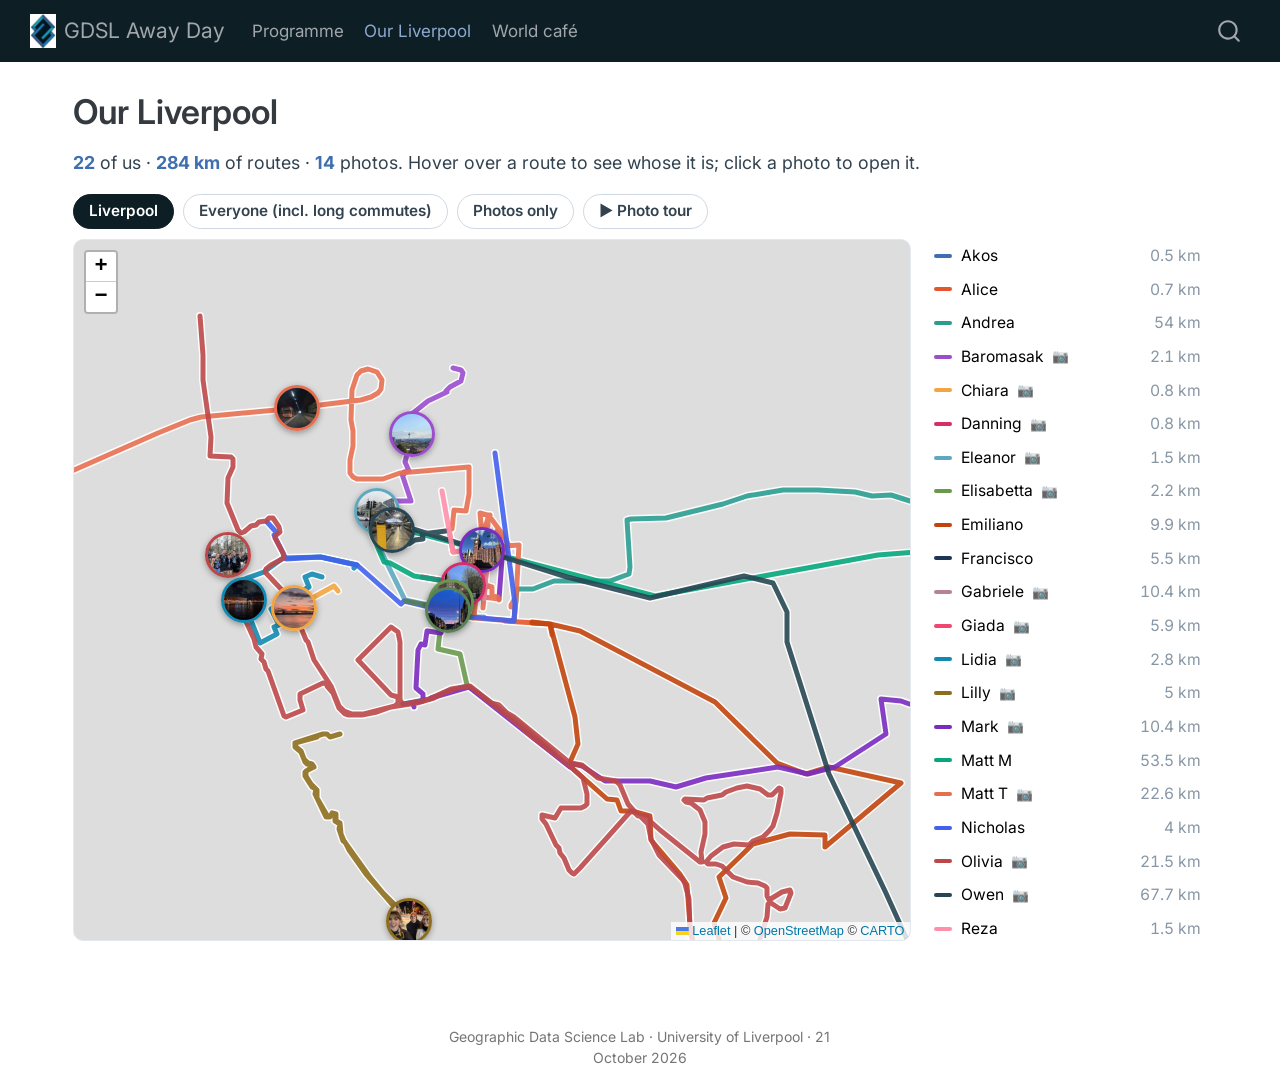
==== docs/map.html @ 4c810e6f "Show first names only on the map Co-Authored-By: Claude Opus 5.5 <noreply@anthropic.com> Claude-Sess" ====
<!DOCTYPE html>
<html xmlns="http://www.w3.org/1999/xhtml" lang="en" xml:lang="en"><head>

<meta charset="utf-8">
<meta name="generator" content="quarto-1.6.42">

<meta name="viewport" content="width=device-width, initial-scale=1.0, user-scalable=yes">


<title>Our Liverpool – GDSL Away Day</title>
<style>
code{white-space: pre-wrap;}
span.smallcaps{font-variant: small-caps;}
div.columns{display: flex; gap: min(4vw, 1.5em);}
div.column{flex: auto; overflow-x: auto;}
div.hanging-indent{margin-left: 1.5em; text-indent: -1.5em;}
ul.task-list{list-style: none;}
ul.task-list li input[type="checkbox"] {
  width: 0.8em;
  margin: 0 0.8em 0.2em -1em; /* quarto-specific, see https://github.com/quarto-dev/quarto-cli/issues/4556 */ 
  vertical-align: middle;
}
</style>


<script src="site_libs/quarto-nav/quarto-nav.js"></script>
<script src="site_libs/quarto-nav/headroom.min.js"></script>
<script src="site_libs/clipboard/clipboard.min.js"></script>
<script src="site_libs/quarto-search/autocomplete.umd.js"></script>
<script src="site_libs/quarto-search/fuse.min.js"></script>
<script src="site_libs/quarto-search/quarto-search.js"></script>
<meta name="quarto:offset" content="./">
<link href="./assets/gdsl_icon.png" rel="icon" type="image/png">
<script src="site_libs/quarto-html/quarto.js"></script>
<script src="site_libs/quarto-html/popper.min.js"></script>
<script src="site_libs/quarto-html/tippy.umd.min.js"></script>
<script src="site_libs/quarto-html/anchor.min.js"></script>
<link href="site_libs/quarto-html/tippy.css" rel="stylesheet">
<link href="site_libs/quarto-html/quarto-syntax-highlighting-2f5df379a58b258e96c21c0638c20c03.css" rel="stylesheet" id="quarto-text-highlighting-styles">
<script src="site_libs/bootstrap/bootstrap.min.js"></script>
<link href="site_libs/bootstrap/bootstrap-icons.css" rel="stylesheet">
<link href="site_libs/bootstrap/bootstrap-f0f59f9cf827c6fb6dde98279452e8f5.min.css" rel="stylesheet" append-hash="true" id="quarto-bootstrap" data-mode="light">
<script id="quarto-search-options" type="application/json">{
  "location": "navbar",
  "copy-button": false,
  "collapse-after": 3,
  "panel-placement": "end",
  "type": "overlay",
  "limit": 50,
  "keyboard-shortcut": [
    "f",
    "/",
    "s"
  ],
  "show-item-context": false,
  "language": {
    "search-no-results-text": "No results",
    "search-matching-documents-text": "matching documents",
    "search-copy-link-title": "Copy link to search",
    "search-hide-matches-text": "Hide additional matches",
    "search-more-match-text": "more match in this document",
    "search-more-matches-text": "more matches in this document",
    "search-clear-button-title": "Clear",
    "search-text-placeholder": "",
    "search-detached-cancel-button-title": "Cancel",
    "search-submit-button-title": "Submit",
    "search-label": "Search"
  }
}</script>
<style>html{ scroll-behavior: smooth; }</style>


</head>

<body class="nav-fixed">

<div id="quarto-search-results"></div>
  <header id="quarto-header" class="headroom fixed-top">
    <nav class="navbar navbar-expand-lg " data-bs-theme="dark">
      <div class="navbar-container container-fluid">
      <div class="navbar-brand-container mx-auto">
    <a href="./index.html" class="navbar-brand navbar-brand-logo">
    <img src="./assets/gdsl_icon.png" alt="" class="navbar-logo">
    </a>
    <a class="navbar-brand" href="./index.html">
    <span class="navbar-title">GDSL Away Day</span>
    </a>
  </div>
            <div id="quarto-search" class="" title="Search"></div>
          <button class="navbar-toggler" type="button" data-bs-toggle="collapse" data-bs-target="#navbarCollapse" aria-controls="navbarCollapse" role="menu" aria-expanded="false" aria-label="Toggle navigation" onclick="if (window.quartoToggleHeadroom) { window.quartoToggleHeadroom(); }">
  <span class="navbar-toggler-icon"></span>
</button>
          <div class="collapse navbar-collapse" id="navbarCollapse">
            <ul class="navbar-nav navbar-nav-scroll me-auto">
  <li class="nav-item">
    <a class="nav-link" href="./index.html"> 
<span class="menu-text">Programme</span></a>
  </li>  
  <li class="nav-item">
    <a class="nav-link active" href="./map.html" aria-current="page"> 
<span class="menu-text">Our Liverpool</span></a>
  </li>  
  <li class="nav-item">
    <a class="nav-link" href="./tables.html"> 
<span class="menu-text">World café</span></a>
  </li>  
</ul>
          </div> <!-- /navcollapse -->
            <div class="quarto-navbar-tools">
</div>
      </div> <!-- /container-fluid -->
    </nav>
</header>
<!-- content -->
<div id="quarto-content" class="quarto-container page-columns page-rows-contents page-layout-full page-navbar">
<!-- sidebar -->
<!-- margin-sidebar -->
    
<!-- main -->
<main class="content column-page" id="quarto-document-content">

<header id="title-block-header" class="quarto-title-block default">
<div class="quarto-title">
<h1 class="title">Our Liverpool</h1>
</div>



<div class="quarto-title-meta column-page">

    
  
    
  </div>
  


</header>


<div class="stats">
<b>22</b> of us · <b>284 km</b> of routes · <b>14</b> photos. Hover over a route to see whose it is; click a photo to open it.
</div>
<script>window.GDSL_ROUTES = {"type": "FeatureCollection", "name": "routes", "crs": {"type": "name", "properties": {"name": "urn:ogc:def:crs:OGC:1.3:CRS84"}}, "features": [{"type": "Feature", "properties": {"name": "Akos", "km": 0.5}, "geometry": {"type": "LineString", "coordinates": [[-2.975795988176638, 53.39470599703867], [-2.973825988175177, 53.39489999703875], [-2.972464988174135, 53.395117997038895], [-2.970250988172362, 53.39565099703929], [-2.967914988170556, 53.39606199703957]]}}, {"type": "Feature", "properties": {"name": "Alice", "km": 0.7}, "geometry": {"type": "LineString", "coordinates": [[-2.957659645849502, 53.399763502144225], [-2.957881899407811, 53.40039767056755], [-2.957914963536315, 53.40051595123371], [-2.962246364402433, 53.40072294160893], [-2.96335468186614, 53.40077310538899]]}}, {"type": "Feature", "properties": {"name": "Andrea", "km": 54.0}, "geometry": {"type": "LineString", "coordinates": [[-2.284964991192685, 53.441135080167044], [-2.285014987688095, 53.44113799704805], [-2.285864987688633, 53.44118399704812], [-2.286066987688755, 53.441205997048144], [-2.286395987688944, 53.44126899704822], [-2.286734987689115, 53.44138699704833], [-2.2869449876892, 53.44150299704846], [-2.288091987689617, 53.44226299704921], [-2.288106987689586, 53.44235799704929], [-2.288313987689717, 53.44236599704931], [-2.288691987689897, 53.442524997049475], [-2.28887498768999, 53.44258399704954], [-2.28952498769033, 53.442778997049736], [-2.289619987690378, 53.442810997049776], [-2.28988198769051, 53.44290199704989], [-2.290900987690991, 53.44332999705032], [-2.292232987691599, 53.443933997050934], [-2.293275987692064, 53.44443599705145], [-2.293381987692112, 53.44448099705148], [-2.293592987692224, 53.44454199705155], [-2.294070987692497, 53.444635997051655], [-2.294586987692806, 53.44470499705174], [-2.295302987693251, 53.444758997051835], [-2.296307987693898, 53.44479499705191], [-2.296436987693979, 53.44480099705192], [-2.296906987694283, 53.44481299705196], [-2.296979987694332, 53.44481299705197], [-2.297346987694568, 53.444823997052], [-2.297712987694804, 53.444831997051985], [-2.298794987695504, 53.444859997052106], [-2.299227987695784, 53.44486899705211], [-2.299473987695935, 53.44489399705214], [-2.300453987696509, 53.44505699705235], [-2.302167987697523, 53.44531199705266], [-2.302472987697701, 53.445361997052714], [-2.302747987697885, 53.44535399705273], [-2.302888987697969, 53.445371997052725], [-2.304190987698756, 53.44553399705295], [-2.30446398769892, 53.44556899705301], [-2.304812987699126, 53.445622997053064], [-2.304918987699188, 53.44563899705309], [-2.305433987699494, 53.44571399705321], [-2.305488987699527, 53.44572299705321], [-2.305544987699559, 53.445731997053215], [-2.305751987699696, 53.44573199705321], [-2.306624987700215, 53.44585699705337], [-2.306806987700341, 53.445843997053366], [-2.307075987700541, 53.44579099705334], [-2.307693987701156, 53.44531899705294], [-2.308797987702304, 53.44436699705212], [-2.309114987702634, 53.44409099705188], [-2.309703987703255, 53.443563997051456], [-2.310986987704604, 53.442423997050454], [-2.311493987705127, 53.44199199705009], [-2.311671987705322, 53.441816997049926], [-2.311968987705642, 53.44153499704969], [-2.312138987705855, 53.441307997049506], [-2.312271987706044, 53.441075997049296], [-2.312497987706474, 53.44044199704873], [-2.312641987706725, 53.44008499704841], [-2.312765987706913, 53.4398489970482], [-2.313027987707271, 53.43942799704783], [-2.313390987707706, 53.43898099704746], [-2.313461987707791, 53.43889799704736], [-2.31367598770804, 53.438655997047164], [-2.314339987708798, 53.43792499704654], [-2.314522987709017, 53.43770299704633], [-2.314929987709522, 53.43716699704585], [-2.31509398770975, 53.436895997045625], [-2.315216987709873, 53.436798997045535], [-2.315383987710022, 53.43671099704548], [-2.315614987710187, 53.43668299704547], [-2.315707987710248, 53.43668299704546], [-2.315832987710318, 53.436709997045476], [-2.31587798771034, 53.43672799704553], [-2.316164987710468, 53.436864997045646], [-2.316311987710531, 53.43694199704573], [-2.317376987711015, 53.437432997046216], [-2.317760987711201, 53.43758799704639], [-2.318903987711784, 53.43797099704679], [-2.319570987712139, 53.438159997046995], [-2.320357987712573, 53.43835599704722], [-2.321162987713023, 53.43853699704742], [-2.322324987713688, 53.43876599704769], [-2.32373098771453, 53.43895699704793], [-2.32539798771556, 53.43910999704815], [-2.327099987716649, 53.439189997048295], [-2.329722987718354, 53.43924399704847], [-2.330793987719006, 53.439365997048625], [-2.331709987719547, 53.4395099970488], [-2.332488987719979, 53.439694997048996], [-2.333425987720481, 53.4399569970493], [-2.334409987720962, 53.44033999704971], [-2.335139987721307, 53.44065199705002], [-2.335782987721601, 53.44094799705031], [-2.336437987721882, 53.441290997050665], [-2.336941987722082, 53.44159199705096], [-2.337323987722214, 53.441859997051225], [-2.337775987722367, 53.44219199705155], [-2.338393987722526, 53.442757997052084], [-2.338813987722608, 53.44320299705251], [-2.339228987722644, 53.44373799705303], [-2.33958298772262, 53.44432499705356], [-2.339800987722558, 53.44479299705401], [-2.339937987722483, 53.44516999705436], [-2.340038987722388, 53.44553299705468], [-2.340117987722247, 53.445973997055106], [-2.340157987722006, 53.44658199705565], [-2.340153987721924, 53.446761997055816], [-2.340111987721694, 53.447222997056244], [-2.339801987720755, 53.44888699705773], [-2.339739987720562, 53.449229997058055], [-2.339626987720209, 53.449864997058626], [-2.339622987720036, 53.45024999705898], [-2.339638987719883, 53.45062399705931], [-2.339708987719719, 53.45110099705974], [-2.33974098771943, 53.45180299706039], [-2.339732987719291, 53.45210899706068], [-2.339654987718993, 53.45266799706119], [-2.339531987718679, 53.45319599706165], [-2.339186987718015, 53.454185997062545], [-2.338812987717208, 53.45545799706368], [-2.338735987716916, 53.45600499706418], [-2.338724987716796, 53.45625899706441], [-2.338754987716675, 53.45657899706471], [-2.338819987716577, 53.45689999706499], [-2.338986987716471, 53.45739499706545], [-2.339194987716426, 53.457806997065845], [-2.339288987716403, 53.45800199706603], [-2.339468987716412, 53.45824899706628], [-2.339737987716451, 53.45856499706656], [-2.339988987716498, 53.45883699706683], [-2.340276987716568, 53.45910799706708], [-2.34092498771677, 53.4596229970676], [-2.341285987716903, 53.45986199706781], [-2.341663987717055, 53.460085997068035], [-2.342179987717277, 53.460354997068315], [-2.342626987717482, 53.46056099706855], [-2.343565987717949, 53.46091199706888], [-2.344904987718655, 53.461316997069304], [-2.351288987722175, 53.462915997071086], [-2.356039987724796, 53.4641089970724], [-2.356617987725116, 53.46425199707257], [-2.35733198772551, 53.46442899707276], [-2.358037987725899, 53.46460999707297], [-2.359551987726734, 53.464990997073386], [-2.361550987727852, 53.4654619970739], [-2.362521987728398, 53.46568199707414], [-2.363597987728994, 53.46595099707446], [-2.365018987729722, 53.46643599707497], [-2.365858987730114, 53.46680899707535], [-2.36654098773039, 53.46720999707575], [-2.367316987730687, 53.467705997076244], [-2.367846987730863, 53.46810299707662], [-2.369899987731441, 53.46989199707836], [-2.370776987731671, 53.47069299707914], [-2.37103398773172, 53.470967997079384], [-2.371294987731749, 53.471297997079716], [-2.37162498773176, 53.471770997080164], [-2.371938987731731, 53.47231199708069], [-2.372151987731683, 53.47274099708106], [-2.37225998773162, 53.473051997081356], [-2.372473987731436, 53.47379399708205], [-2.372732987731282, 53.47453799708276], [-2.373094987731174, 53.4753319970835], [-2.373375987731166, 53.475772997083915], [-2.373566987731159, 53.4760779970842], [-2.373919987731159, 53.476613997084684], [-2.37409598773116, 53.47687999708494], [-2.374678987731146, 53.477793997085826], [-2.375022987731099, 53.4784229970864], [-2.375451987730973, 53.47935699708727], [-2.375550987730922, 53.47962599708752], [-2.375751987730789, 53.480230997088086], [-2.37591298773062, 53.48086199708869], [-2.376076987730273, 53.48189999708965], [-2.376107987730118, 53.48230299709001], [-2.376066987729443, 53.48378199709134], [-2.376134987729378, 53.484033997091586], [-2.37621098772922, 53.48450999709202], [-2.376372987729203, 53.48479399709229], [-2.376704987729293, 53.485088997092554], [-2.376893987729373, 53.48519499709269], [-2.377257987729553, 53.48533599709283], [-2.377470987729666, 53.485401997092886], [-2.377902987729915, 53.485486997093005], [-2.378395987730224, 53.48552799709305], [-2.379588987730993, 53.485585997093175], [-2.380417987731541, 53.485588997093195], [-2.381350987732174, 53.485561997093235], [-2.381901987732558, 53.48552099709322], [-2.382122987732718, 53.4854899970932], [-2.382654987733118, 53.48538399709315], [-2.383170987733525, 53.485236997093025], [-2.386531987736223, 53.48417699709224], [-2.387270987736796, 53.48398999709212], [-2.3877759877372, 53.48383399709196], [-2.38988298773893, 53.4830839970914], [-2.391343987740169, 53.48247399709092], [-2.392103987740842, 53.48208699709059], [-2.392883987741541, 53.481675997090264], [-2.393596987742193, 53.48126799708992], [-2.394987987743517, 53.48036099708915], [-2.396010987744572, 53.479504997088405], [-2.397127987745783, 53.4784329970875], [-2.397766987746511, 53.47774099708688], [-2.398219987747053, 53.47719299708642], [-2.398596987747526, 53.47668099708598], [-2.399782987749176, 53.47471799708425], [-2.400614987750266, 53.47348999708317], [-2.401133987750925, 53.472774997082524], [-2.402148987752168, 53.47147799708141], [-2.40283698775298, 53.470665997080694], [-2.403704987753969, 53.46972899707988], [-2.405224987755661, 53.46817199707852], [-2.406551987757058, 53.466997997077506], [-2.408136987758702, 53.465652997076376], [-2.410405987760943, 53.46398099707496], [-2.413235987763704, 53.46197799707328], [-2.420825987771082, 53.456666997068794], [-2.425521987775663, 53.45334999706599], [-2.427521987777595, 53.45197899706485], [-2.429664987779633, 53.450581997063665], [-2.433211987782886, 53.44854999706196], [-2.434416987783959, 53.447934997061466], [-2.43610998778543, 53.447149997060826], [-2.438337987787338, 53.446183997060075], [-2.43999498778873, 53.44552499705955], [-2.442479987790783, 53.44462499705884], [-2.444853987792698, 53.44386499705827], [-2.447231987794586, 53.44317899705775], [-2.449712987796518, 53.44254599705729], [-2.451073987797561, 53.44223599705707], [-2.452449987798608, 53.441944997056865], [-2.454672987800283, 53.44150999705659], [-2.463437987806854, 53.4398699970555], [-2.4699079878117, 53.43867699705474], [-2.470452987812109, 53.438575997054656], [-2.471613987812981, 53.43835099705453], [-2.472473987813621, 53.43820599705444], [-2.476673987816768, 53.43743199705393], [-2.4795329878189, 53.436929997053625], [-2.481883987820624, 53.4365819970534], [-2.484239987822344, 53.4362569970532], [-2.487005987824332, 53.435944997053085], [-2.489240987825913, 53.43575099705298], [-2.492528987828234, 53.43547999705291], [-2.508410987839403, 53.434288997052604], [-2.519139987846954, 53.43348899705239], [-2.525720987851591, 53.432989997052246], [-2.526950987852472, 53.432866997052194], [-2.528176987853362, 53.4327159970521], [-2.529679987854463, 53.43250499705199], [-2.531000987855449, 53.432281997051845], [-2.532445987856547, 53.431990997051635], [-2.533842987857622, 53.43167799705142], [-2.536794987859945, 53.43090399705086], [-2.53759898786057, 53.430708997050715], [-2.539750987862275, 53.430116997050284], [-2.547413987868336, 53.42803699704876], [-2.548621987869297, 53.427696997048514], [-2.549399987869906, 53.42750299704837], [-2.550491987870759, 53.427229997048165], [-2.552072987871997, 53.42682999704788], [-2.553844987873361, 53.42643799704761], [-2.555418987874563, 53.42610999704738], [-2.556650987875503, 53.4258579970472], [-2.557504987876152, 53.42568999704709], [-2.560029987878055, 53.425224997046776], [-2.561292987878998, 53.42501499704665], [-2.56320098788041, 53.42472599704649], [-2.565301987881958, 53.4244229970463], [-2.567364987883467, 53.42415199704618], [-2.570155987885481, 53.42384899704603], [-2.573671987887983, 53.4235499970459], [-2.577141987890426, 53.423313997045845], [-2.580508987892752, 53.423194997045925], [-2.589268987898817, 53.42285299704605], [-2.593331987901625, 53.422710997046075], [-2.602543987908013, 53.42234799704618], [-2.605349987909974, 53.42220399704622], [-2.606118987910516, 53.42215299704618], [-2.607531987911528, 53.42202799704615], [-2.608669987912339, 53.42193299704612], [-2.610615987913742, 53.421736997046025], [-2.613454987915815, 53.42139099704584], [-2.61548098791731, 53.42110399704568], [-2.617472987918798, 53.420787997045494], [-2.619896987920624, 53.42035999704522], [-2.621182987921602, 53.42011399704505], [-2.621462987921819, 53.42005399704503], [-2.622419987922554, 53.419849997044864], [-2.627293987926343, 53.418729997044075], [-2.629829987928307, 53.41816599704368], [-2.633426987931059, 53.417441997043184], [-2.637704987934293, 53.4166779970427], [-2.638739987935056, 53.41653299704263], [-2.640446987936332, 53.41626199704246], [-2.642582987937912, 53.415962997042286], [-2.645528987940078, 53.41557799704207], [-2.647995987941875, 53.41529499704193], [-2.650942987944005, 53.4150019970418], [-2.653875987946109, 53.414745997041706], [-2.671137987958395, 53.41348299704136], [-2.674932987961088, 53.41323199704132], [-2.67793898796321, 53.4130539970413], [-2.681422987965659, 53.41287999704132], [-2.684792987968042, 53.412677997041285], [-2.686835987969499, 53.41252799704126], [-2.690288987971983, 53.41222699704113], [-2.694500987975054, 53.41176699704092], [-2.697465987977244, 53.4113789970407], [-2.700575987979561, 53.410923997040435], [-2.703201987981539, 53.41049699704018], [-2.70501198798291, 53.41018099703995], [-2.707770987985015, 53.40966299703962], [-2.708564987985626, 53.40950699703953], [-2.710203987986888, 53.4091739970393], [-2.711875987988166, 53.408856997039074], [-2.713714987989566, 53.40852399703888], [-2.71570798799107, 53.40818899703866], [-2.715914987991227, 53.40815499703863], [-2.71872998799335, 53.40769399703835], [-2.722642987996269, 53.40712499703802], [-2.729681988001477, 53.406207997037505], [-2.732438988003513, 53.4058569970373], [-2.735570988005859, 53.40538799703703], [-2.739171988008599, 53.404747997036615], [-2.741640988010504, 53.40424799703628], [-2.743714988012125, 53.40377899703593], [-2.74747698801509, 53.40287599703528], [-2.749736988016896, 53.40227599703486], [-2.752633988019149, 53.40164899703439], [-2.754890988020876, 53.40123199703416], [-2.756791988022302, 53.40094699703396], [-2.758266988023392, 53.40076099703384], [-2.760682988025154, 53.40051899703376], [-2.763111988026905, 53.40032199703369], [-2.765856988028834, 53.40021699703373], [-2.767995988030306, 53.4002029970338], [-2.769861988031575, 53.400233997033915], [-2.771492988032668, 53.400297997034066], [-2.773122988033743, 53.400400997034254], [-2.779720988038055, 53.40091899703502], [-2.78442798804112, 53.40132099703562], [-2.786556988042539, 53.40142599703583], [-2.787216988042984, 53.40144399703588], [-2.788836988044086, 53.40147599703598], [-2.790347988045134, 53.40145399703603], [-2.79210198804637, 53.401383997036035], [-2.793935988047683, 53.40126399703602], [-2.795138988048561, 53.401148997035975], [-2.79718898805009, 53.400871997035814], [-2.798794988051297, 53.40063599703567], [-2.800303988052437, 53.40039899703553], [-2.801383988053271, 53.400183997035384], [-2.802951988054503, 53.39982799703513], [-2.804410988055666, 53.399457997034865], [-2.805810988056804, 53.399052997034566], [-2.808969988059395, 53.398075997033835], [-2.810716988060827, 53.3975409970334], [-2.811818988061731, 53.39720099703313], [-2.812816988062534, 53.39693499703293], [-2.813904988063393, 53.39667499703278], [-2.814992988064235, 53.396460997032605], [-2.816041988065025, 53.39630199703251], [-2.817301988065951, 53.39616799703246], [-2.817962988066432, 53.39611299703243], [-2.819214988067321, 53.39604899703243], [-2.820555988068242, 53.3960589970325], [-2.822218988069348, 53.39615399703266], [-2.8235629880702, 53.39632999703289], [-2.824982988071091, 53.39653799703316], [-2.826318988071887, 53.39683799703351], [-2.827632988072634, 53.39720699703389], [-2.828842988073296, 53.39761599703434], [-2.830000988073892, 53.39809699703483], [-2.831537988074666, 53.39876799703551], [-2.832747988075311, 53.399217997036], [-2.833949988075975, 53.39960699703641], [-2.835182988076681, 53.399948997036795], [-2.836020988077176, 53.400145997037], [-2.83667198807757, 53.400277997037165], [-2.837236988077914, 53.400384997037285], [-2.838335988078601, 53.40055899703749], [-2.839432988079303, 53.400687997037686], [-2.840288988079861, 53.40076799703778], [-2.841654988080771, 53.40084899703793], [-2.845352988083282, 53.4009599970382], [-2.847089988084432, 53.40107899703839], [-2.848133988085109, 53.401179997038525], [-2.849289988085848, 53.401323997038745], [-2.850458988086584, 53.40149799703896], [-2.851311988087113, 53.401638997039115], [-2.852158988087629, 53.401802997039304], [-2.853845988088638, 53.402178997039734], [-2.854889988089248, 53.402443997040045], [-2.856876988090371, 53.40303699704066], [-2.857893988090927, 53.40338599704104], [-2.859244988091644, 53.403902997041584], [-2.860900988092498, 53.40459099704231], [-2.861972988093004, 53.405143997042856], [-2.863398988093657, 53.40593399704366], [-2.86417698809403, 53.406328997044064], [-2.865114988094502, 53.40674499704449], [-2.866054988095002, 53.40709799704486], [-2.867022988095544, 53.40740699704518], [-2.867854988096026, 53.40763099704544], [-2.868821988096605, 53.40784699704569], [-2.869647988097112, 53.40799999704585], [-2.870506988097653, 53.408124997046], [-2.871296988098166, 53.40821199704615], [-2.87212098809871, 53.40827599704624], [-2.872987988099295, 53.4083119970463], [-2.873848988099892, 53.40830899704634], [-2.874623988100448, 53.40826499704633], [-2.875658988101206, 53.40816999704629], [-2.881008988105193, 53.40752499704596], [-2.884330988107668, 53.40712299704576], [-2.886165988109037, 53.406896997045635], [-2.888012988110432, 53.406630997045475], [-2.888969988111152, 53.40649999704541], [-2.890139988112024, 53.406358997045324], [-2.891172988112785, 53.406255997045285], [-2.89553098811594, 53.40595399704521], [-2.895790988116128, 53.40593699704521], [-2.896181988116406, 53.405920997045214], [-2.896570988116666, 53.40594299704524], [-2.896980988116919, 53.40602299704534], [-2.897297988117096, 53.406125997045464], [-2.897680988117296, 53.40627799704561], [-2.897893988117413, 53.4063559970457], [-2.898263988117645, 53.40641799704577], [-2.898703988117938, 53.40644499704581], [-2.899526988118459, 53.40656299704597], [-2.900409988119045, 53.406632997046074], [-2.900648988119191, 53.406675997046115], [-2.900990988119382, 53.40678999704625], [-2.901353988119558, 53.40696499704642], [-2.901534988119629, 53.40709599704656], [-2.901661988119659, 53.407236997046695], [-2.90166898811965, 53.40726899704671], [-2.901812988119759, 53.40724399704669], [-2.90197598811987, 53.40725099704672], [-2.902059988119909, 53.40729899704678], [-2.90240198812005, 53.407526997046986], [-2.902667988120181, 53.40765199704712], [-2.902817988120263, 53.407706997047185], [-2.903069988120413, 53.40776599704723], [-2.903234988120522, 53.407781997047266], [-2.903549988120744, 53.40777799704728], [-2.903904988121008, 53.40773099704724], [-2.904601988121535, 53.40763299704718], [-2.905659988122319, 53.40751499704712], [-2.905960988122535, 53.40749999704714], [-2.908356988124186, 53.40753699704729], [-2.908595988124345, 53.4075549970473], [-2.908997988124602, 53.407609997047395], [-2.909422988124854, 53.407712997047504], [-2.909697988125003, 53.40781399704762], [-2.910385988125356, 53.408112997047915], [-2.911253988125781, 53.40853299704833], [-2.911752988126057, 53.408701997048524], [-2.912724988126631, 53.40894499704879], [-2.913928988127319, 53.40930199704918], [-2.914137988127433, 53.40937699704927], [-2.914264988127504, 53.40941199704929], [-2.914669988127746, 53.40950999704942], [-2.915846988128467, 53.40974299704968], [-2.916491988128875, 53.40984099704979], [-2.916907988129176, 53.4098139970498], [-2.917542988129638, 53.409765997049774], [-2.917758988129791, 53.40975999704979], [-2.918273988130151, 53.40975599704981], [-2.918767988130488, 53.40977499704984], [-2.9193939881309, 53.40982999704992], [-2.920300988131472, 53.409969997050105], [-2.920936988131882, 53.41004799705021], [-2.922506988132946, 53.41012099705033], [-2.923304988133494, 53.41013899705042], [-2.923699988133765, 53.410145997050435], [-2.925418988134934, 53.41021399705059], [-2.927086988136084, 53.41024399705069], [-2.927192988136158, 53.4102429970507], [-2.927762988136558, 53.410240997050714], [-2.928185988136853, 53.410236997050724], [-2.929619988137866, 53.41020599705077], [-2.929981988138127, 53.41018399705077], [-2.931027988138886, 53.41011399705074], [-2.933961988141079, 53.40976599705056], [-2.935396988142174, 53.409540997050435], [-2.936006988142648, 53.40942599705036], [-2.93612498814274, 53.40940199705034], [-2.93648998814303, 53.40931899705028], [-2.936890988143341, 53.409244997050244], [-2.939468988145291, 53.408882997050014], [-2.941756988147033, 53.408536997049815], [-2.942916988147925, 53.408341997049696], [-2.943539988148394, 53.40826399704964], [-2.943840988148614, 53.40823599704963], [-2.944618988149184, 53.40817099704961], [-2.945247988149621, 53.40817799704965], [-2.946468988150463, 53.40820099704971], [-2.947211988150994, 53.40817099704974], [-2.948046988151596, 53.40812599704976], [-2.948566988151987, 53.408061997049685], [-2.94851998815202, 53.407904997049556], [-2.94848398815215, 53.407537997049225], [-2.948433988152462, 53.40671499704845], [-2.948414988152569, 53.4064309970482], [-2.948402988152593, 53.406347997048115], [-2.948389988152702, 53.40607199704786], [-2.948374988152756, 53.40591599704772], [-2.948341988152865, 53.40560499704743], [-2.948330988152902, 53.40550099704731], [-2.948295988152978, 53.40526199704709], [-2.948240988153195, 53.40465499704654], [-2.948207988153314, 53.40431699704622], [-2.948300988153455, 53.404135997046055], [-2.948717988153786, 53.40404299704599], [-2.949715988154582, 53.40380399704581], [-2.950101988154891, 53.40370899704575], [-2.9506469881553, 53.40364399704572], [-2.951013988155567, 53.403620997045735], [-2.952040988156277, 53.40363599704576], [-2.95285098815683, 53.40366499704585], [-2.954282988157837, 53.4036509970459], [-2.95592898815899, 53.40363999704595], [-2.956748988159569, 53.403624997046], [-2.957460988160072, 53.403610997046], [-2.957809988160336, 53.40356099704597], [-2.958617988160973, 53.40339499704587], [-2.959963988162038, 53.40309699704569], [-2.960344988162333, 53.40302799704561], [-2.961023988162795, 53.40305799704567], [-2.961191988162911, 53.40306099704568], [-2.961958988163436, 53.403085997045736], [-2.962301988164666, 53.4007349970436], [-2.962926982530708, 53.400760962221824]]}}, {"type": "Feature", "properties": {"name": "Baromasak", "km": 2.1}, "geometry": {"type": "LineString", "coordinates": [[-2.978502685832577, 53.4092952869507], [-2.978477988172357, 53.409347997052336], [-2.978307988172239, 53.409346997052296], [-2.978268988172172, 53.409441997052404], [-2.976351988170856, 53.40937999705225], [-2.974955988169876, 53.4093899970522], [-2.974919988169833, 53.40942599705222], [-2.974770988169728, 53.40942799705221], [-2.974725988169713, 53.409394997052196], [-2.974657988169656, 53.40941599705222], [-2.975578988169696, 53.410851997053584], [-2.975498988169631, 53.41086999705358], [-2.975548988169634, 53.41094799705367], [-2.975636988169704, 53.410928997053645], [-2.975923988169716, 53.411378997054086], [-2.975647988169512, 53.41140399705409], [-2.975686988169486, 53.41152999705421], [-2.975031988169007, 53.41158199705423], [-2.975458988169018, 53.41226599705488], [-2.975408988168957, 53.41232599705494], [-2.97522698816866, 53.412729997055294], [-2.97513098816849, 53.41297699705551], [-2.975048988168274, 53.41334899705587], [-2.974898988167849, 53.41411699705657], [-2.974759988167731, 53.4141609970566], [-2.974696988167661, 53.41422499705665], [-2.974622988167591, 53.414268997056695], [-2.974600988167546, 53.41433699705675], [-2.974712988167494, 53.41464599705702], [-2.974817988167553, 53.41468399705708], [-2.97517598816745, 53.41552399705786], [-2.974130988166525, 53.415983997058234], [-2.972720988165242, 53.41668699705882], [-2.971920988164565, 53.416970997059046], [-2.971499988164231, 53.41706299705914], [-2.970468988163413, 53.41729299705929], [-2.97053198816341, 53.4174019970594], [-2.970061988162978, 53.41764899705959], [-2.96983598816279, 53.41772199705965], [-2.96916198816223, 53.4179309970598], [-2.96889598816201, 53.41801099705988], [-2.968747988161863, 53.41811099705997], [-2.96862898816172, 53.41825799706009], [-2.968516988161563, 53.418441997060256], [-2.968481988161425, 53.41871699706052], [-2.968663988161486, 53.41887199706068], [-2.968761988161563, 53.41884699706063], [-2.968874988161634, 53.41887199706067], [-2.968986988161682, 53.418938997060735], [-2.969210988161837, 53.41894699706075], [-2.969603988162085, 53.41900999706084], [-2.969734006581065, 53.41904920901367]]}}, {"type": "Feature", "properties": {"name": "Chiara", "km": 0.8}, "geometry": {"type": "LineString", "coordinates": [[-2.983624866976698, 53.402951867969534], [-2.984104988178851, 53.403269997046976], [-2.989028988182971, 53.40167099704574], [-2.988579671911575, 53.40099018337888]]}}, {"type": "Feature", "properties": {"name": "Danning", "km": 0.8}, "geometry": {"type": "LineString", "coordinates": [[-2.973398937378903, 53.40389857572742], [-2.969374988168453, 53.403487997046476], [-2.965832988166051, 53.40330699704611], [-2.965860187133494, 53.40300467572305]]}}, {"type": "Feature", "properties": {"name": "Eleanor", "km": 1.5}, "geometry": {"type": "LineString", "coordinates": [[-2.978913042699497, 53.40637699716474], [-2.978322988173805, 53.405641997048875], [-2.975541988173277, 53.402269997045636], [-2.970378988169931, 53.40163699704481], [-2.967393988168094, 53.40104799704413], [-2.965906411031683, 53.4010110444048]]}}, {"type": "Feature", "properties": {"name": "Elisabetta", "km": 2.2}, "geometry": {"type": "LineString", "coordinates": [[-2.967169372442547, 53.40131408056994], [-2.967193988167991, 53.400958997044036], [-2.968500988168793, 53.40122399704433], [-2.970213988169869, 53.401511997044686], [-2.970592988170075, 53.40165299704482], [-2.97085498817054, 53.40098199704423], [-2.971233988171206, 53.400030997043366], [-2.971429988171755, 53.399048997042456], [-2.971449988171916, 53.39870599704215], [-2.968781988170206, 53.39833199704168], [-2.967997988170604, 53.39608599703958], [-2.961720988167374, 53.393340997036724], [-2.957383920423797, 53.391181472067984]]}}, {"type": "Feature", "properties": {"name": "Emiliano", "km": 9.9}, "geometry": {"type": "LineString", "coordinates": [[-2.960094808947067, 53.40064715684546], [-2.957931988161689, 53.400554997043216], [-2.95485798816238, 53.393818997036846], [-2.954465988162946, 53.391825997034985], [-2.955506988164213, 53.390544997033864], [-2.955069988163994, 53.39034399703363], [-2.955203988164176, 53.39013399703347], [-2.951026988162234, 53.387826997031134], [-2.949767988161382, 53.38776299703101], [-2.949320988161397, 53.386987997030275], [-2.947967988160451, 53.386995997030226], [-2.9458159881591, 53.38663999702978], [-2.945705988159752, 53.38491199702818], [-2.94230098815841, 53.38246999702575], [-2.941264988158049, 53.38161599702494], [-2.940919988159013, 53.37876199702226], [-2.940327988159409, 53.37684799702049], [-2.938353988158594, 53.37552399701917], [-2.936577988157096, 53.376141997019666], [-2.938008988156949, 53.37884999702222], [-2.936528988155134, 53.380703997023886], [-2.937367988155075, 53.382233997025324], [-2.933222988151192, 53.38458899702731], [-2.928715988147742, 53.385323997027754], [-2.924574988144879, 53.385280997027536], [-2.924504988145194, 53.384417997026716], [-2.915272988136839, 53.38898699703051], [-2.924042988142451, 53.390145997031986], [-2.926844988144611, 53.38964999703164], [-2.930302988146689, 53.39043399703254], [-2.937845988150059, 53.394892997037026], [-2.954294988159375, 53.40002099704255], [-2.957941988161703, 53.40053599704321], [-2.960099705246674, 53.40063491910459]]}}, {"type": "Feature", "properties": {"name": "Francisco", "km": 5.5}, "geometry": {"type": "LineString", "coordinates": [[-2.912679897214612, 53.380641781852525], [-2.912644988138537, 53.380659997022704], [-2.91207798813802, 53.38094999702293], [-2.911657988137644, 53.3811499970231], [-2.911283988137303, 53.38133999702326], [-2.910858988136916, 53.38155499702343], [-2.910023988136158, 53.38197399702378], [-2.909363988135553, 53.38232099702407], [-2.908494988134767, 53.38275299702444], [-2.908293988134604, 53.382808997024476], [-2.908238988134562, 53.38281599702448], [-2.908176988134514, 53.38282499702449], [-2.908074988134459, 53.38279199702446], [-2.907844988134298, 53.382792997024445], [-2.90784398813434, 53.38269199702435], [-2.907836988134375, 53.38259699702425], [-2.90782098813446, 53.38237099702404], [-2.907757988134513, 53.38214299702383], [-2.907682988134577, 53.381869997023585], [-2.907504988134631, 53.38144999702319], [-2.907286988134633, 53.381086997022834], [-2.90720798813462, 53.38098899702274], [-2.907013988134567, 53.380794997022555], [-2.906900988134536, 53.38068099702245], [-2.906811988134514, 53.380590997022374], [-2.906505988134426, 53.38029499702209], [-2.905851988134259, 53.37961699702143], [-2.905143988134064, 53.378915997020734], [-2.904730988133931, 53.37855199702039], [-2.90399498813372, 53.37784899701969], [-2.903476988133564, 53.37736299701923], [-2.90339598813354, 53.37728899701916], [-2.902931988133397, 53.376863997018745], [-2.902571988133289, 53.376531997018404], [-2.902031988133123, 53.37603899701794], [-2.90163098813301, 53.37564899701755], [-2.901246988132887, 53.37530999701721], [-2.90054898813267, 53.37467699701662], [-2.900302988132603, 53.37443499701638], [-2.899629988132394, 53.373825997015786], [-2.899580988132383, 53.37377299701574], [-2.898649988132161, 53.37276999701477], [-2.897986988131993, 53.37208799701413], [-2.897563988131878, 53.3716609970137], [-2.897310988131829, 53.3713649970134], [-2.89695698813176, 53.37094799701302], [-2.896559988131652, 53.37055199701262], [-2.895937988131506, 53.36987999701197], [-2.89550498813139, 53.36944599701156], [-2.89473898813122, 53.368596997010734], [-2.893955988131024, 53.36777799700995], [-2.893418988130879, 53.36723799700941], [-2.893075988130774, 53.36692799700912], [-2.893024988130759, 53.36688199700909], [-2.892856988130727, 53.366685997008894], [-2.892774988130708, 53.366593997008806], [-2.892449988130635, 53.36623199700845], [-2.891461988130257, 53.36551199700774], [-2.891271988130216, 53.36529999700755], [-2.891008988130178, 53.364956997007205], [-2.890831988130166, 53.36469599700697], [-2.890779988130166, 53.36460999700687], [-2.890542988130143, 53.36427599700656], [-2.8902779881301, 53.36394799700625], [-2.889822988130056, 53.36330899700564], [-2.889792988130059, 53.363252997005596], [-2.88958198813008, 53.36286099700523], [-2.889422988130093, 53.36256699700495], [-2.889252988130175, 53.36209999700449], [-2.889225988130188, 53.3620189970044], [-2.889182988130266, 53.36177299700421], [-2.889169988130316, 53.36163099700407], [-2.88915698813037, 53.36148099700393], [-2.889156988130609, 53.3609229970034], [-2.889239988130836, 53.36052099700305], [-2.889284988130966, 53.36028999700284], [-2.889299988131009, 53.36021099700277], [-2.889443988131265, 53.35984499700242], [-2.889489988131343, 53.35973299700234], [-2.88970598813162, 53.35943499700207], [-2.88986998813181, 53.359257997001905], [-2.890097988132057, 53.35904699700173], [-2.890250988132224, 53.3589019970016], [-2.89032898813231, 53.35882599700154], [-2.89042298813241, 53.35874199700145], [-2.890580988132584, 53.358593997001336], [-2.89062698813263, 53.358561997001296], [-2.890882988132874, 53.35840499700118], [-2.890933988132922, 53.35837299700114], [-2.890970988132957, 53.35834999700112], [-2.891147988133128, 53.35823399700103], [-2.891370988133338, 53.35810399700091], [-2.89141398813338, 53.35807799700091], [-2.89177498813372, 53.35786599700074], [-2.892303988134218, 53.35755599700046], [-2.892331988134246, 53.35753899700043], [-2.892356988134269, 53.35752299700045], [-2.892390988134303, 53.35749999700041], [-2.892489988134398, 53.35743499700035], [-2.892502988134412, 53.35742299700034], [-2.892546988134461, 53.357379997000315], [-2.892632988134581, 53.357235997000174], [-2.892676988134676, 53.35708599700005], [-2.892678988134693, 53.357049997000026], [-2.892678988134694, 53.357045996999986], [-2.892677988134705, 53.35701999699997], [-2.892677988134715, 53.35699599699996], [-2.892667988134809, 53.356760996999746], [-2.892617988135299, 53.355522996998594], [-2.892615988135316, 53.35548199699858], [-2.892588988135582, 53.35480999699794], [-2.892534988135756, 53.354315996997485], [-2.892513988135788, 53.354203996997384], [-2.892442988135846, 53.353950996997135], [-2.892395988135883, 53.35378599699699], [-2.892393988135896, 53.35375699699696], [-2.892391988135916, 53.35370599699693], [-2.892393988135964, 53.3535939969968], [-2.891943988135716, 53.353442996996655], [-2.891600988135535, 53.353311996996524], [-2.891453988135468, 53.35322899699643], [-2.891385988135445, 53.3531749969964], [-2.891279988135405, 53.353090996996286], [-2.89092498813521, 53.35297199699618], [-2.890639988135074, 53.35282999699602], [-2.890075988134804, 53.35254399699574], [-2.889626988134559, 53.3523919969956], [-2.889149988134292, 53.352237996995406], [-2.888612988133977, 53.35210599699528], [-2.888417988133863, 53.352057996995235], [-2.888336988133815, 53.352039996995224], [-2.888099988133674, 53.35198599699514], [-2.886847988132928, 53.3516999969948], [-2.886336988132624, 53.35158199699468], [-2.885722988132259, 53.35144199699454], [-2.885277988131995, 53.35133899699442], [-2.884734988131672, 53.35121499699427], [-2.884274988131395, 53.351113996994165], [-2.883816988131132, 53.350991996994026], [-2.883200988130813, 53.35073599699376], [-2.883036988130743, 53.35063299699367], [-2.882852988130665, 53.350517996993545], [-2.88159298813021, 53.349536996992576], [-2.881232988130069, 53.34927999699233], [-2.880988988129956, 53.3491529969922], [-2.880777988129857, 53.34904299699209], [-2.88028598812958, 53.34889199699192], [-2.880114988129481, 53.34885199699188], [-2.880185988129584, 53.34872099699177], [-2.880263988129686, 53.348608996991665], [-2.880343988129769, 53.34854399699161], [-2.880482988129916, 53.3484239969915], [-2.880506988129957, 53.34836499699146], [-2.880530988130003, 53.3483009969914], [-2.880573988130041, 53.34827699699139], [-2.880636988130088, 53.34826999699138], [-2.880723988130147, 53.348272996991376], [-2.880906988130259, 53.34830599699143], [-2.880955229200835, 53.34831619656418]]}}, {"type": "Feature", "properties": {"name": "Gabriele", "km": 10.4}, "geometry": {"type": "LineString", "coordinates": [[-3.170870874428466, 53.40190367346977], [-3.170684988311117, 53.401967997054705], [-3.170477988310938, 53.402047997054765], [-3.1697329883103, 53.402310997054975], [-3.168726988309424, 53.4026959970553], [-3.168671988309377, 53.40271799705531], [-3.16828598830905, 53.40284099705541], [-3.167925988308748, 53.40295299705549], [-3.167082988308044, 53.40320499705569], [-3.166256988307349, 53.40346199705587], [-3.165761988306927, 53.40363399705603], [-3.165168988306422, 53.40383199705617], [-3.164521988305871, 53.40405199705635], [-3.163667988305146, 53.40433499705657], [-3.163344988304871, 53.404441997056665], [-3.162311988303995, 53.40478499705692], [-3.16119798830305, 53.405154997057245], [-3.160407988302384, 53.40540599705739], [-3.159445988301568, 53.40572199705766], [-3.159437988301561, 53.40572699705765], [-3.158583988300835, 53.40601199705789], [-3.158187988300502, 53.40613999705798], [-3.157155988299623, 53.40648799705825], [-3.156212988298825, 53.406792997058496], [-3.155340988298093, 53.407065997058716], [-3.155323988298077, 53.4070719970587], [-3.155250988298019, 53.40708799705873], [-3.154837988297679, 53.40719999705881], [-3.154056988297067, 53.4073339970589], [-3.1538409882969, 53.40737099705892], [-3.153606988296737, 53.407360997058895], [-3.152879988296123, 53.40760199705911], [-3.152726988295993, 53.407649997059124], [-3.151235988294729, 53.40814299705953], [-3.149618988293357, 53.40867799705992], [-3.148648988292536, 53.408999997060185], [-3.147381988291464, 53.40941199706049], [-3.146698988290887, 53.40963099706067], [-3.146627988290827, 53.40965299706067], [-3.146492988290712, 53.40969599706073], [-3.145513988289885, 53.41001699706097], [-3.144597988289105, 53.41032699706124], [-3.143545988288219, 53.41066399706148], [-3.143069988287818, 53.41081499706161], [-3.142962988287723, 53.41086299706165], [-3.142450988287254, 53.41111999706187], [-3.141937988286737, 53.41148399706217], [-3.141138988286073, 53.41171399706236], [-3.139926988285103, 53.41198199706254], [-3.13893798828431, 53.412195997062675], [-3.13733998828305, 53.4124959970629], [-3.136287988282231, 53.41267299706299], [-3.134769988281052, 53.41291399706314], [-3.134742988281033, 53.41291899706316], [-3.133771988280284, 53.41306399706323], [-3.131823988278772, 53.41337399706344], [-3.129541988276994, 53.41375399706369], [-3.127672988275534, 53.41408099706389], [-3.126855988274884, 53.414246997064005], [-3.125498988273804, 53.41452599706419], [-3.12453898827303, 53.41475599706436], [-3.123001988271787, 53.41512499706465], [-3.122094988271048, 53.4153549970648], [-3.120800988269985, 53.41570299706506], [-3.119651988269036, 53.41602999706531], [-3.118959988268459, 53.41623299706547], [-3.118016988267671, 53.41652199706568], [-3.117144988266934, 53.416805997065914], [-3.115581988265618, 53.417308997066314], [-3.114611988264798, 53.41762999706657], [-3.1143789882646, 53.41770499706661], [-3.113838988264163, 53.41783899706672], [-3.113273988263692, 53.41800999706686], [-3.11249198826303, 53.41826799706703], [-3.110712988261524, 53.41885699706751], [-3.110047988260968, 53.41905999706767], [-3.109086988260152, 53.41938599706792], [-3.108682988259785, 53.419584997068085], [-3.107946988259158, 53.419835997068276], [-3.107424988258683, 53.42008799706848], [-3.107173988258487, 53.42013599706852], [-3.107020988258366, 53.420157997068536], [-3.106355988257797, 53.420397997068726], [-3.105888988257401, 53.42055399706886], [-3.105780988257317, 53.42056999706885], [-3.105663988257237, 53.420564997068844], [-3.105340988257057, 53.42045199706874], [-3.104963988256857, 53.42028599706854], [-3.104891988256855, 53.42016799706843], [-3.104820988256813, 53.42014699706841], [-3.104657988256712, 53.42011499706838], [-3.104388988256531, 53.42008799706833], [-3.104038988256289, 53.42007699706831], [-3.104011988256269, 53.4200769970683], [-3.103678988256034, 53.42007699706829], [-3.103418988255827, 53.420130997068334], [-3.1031589882556, 53.420232997068396], [-3.102870988255341, 53.42036599706853], [-3.102259988254898, 53.42038799706852], [-3.10190098825464, 53.420397997068505], [-3.101522988254325, 53.4205159970686], [-3.101334988254165, 53.42058099706864], [-3.100768988253677, 53.420788997068804], [-3.099807988252787, 53.42129199706925], [-3.09913398825218, 53.42160799706951], [-3.098451988251569, 53.42191799706976], [-3.097785988250998, 53.422153997069934], [-3.096824988250181, 53.422480997070195], [-3.095971988249444, 53.42280199707044], [-3.095845988249327, 53.422870997070504], [-3.095738988249212, 53.42296199707059], [-3.095711988249142, 53.4230859970707], [-3.09571998824911, 53.423175997070786], [-3.09589998824913, 53.42343399707102], [-3.095908988249114, 53.42349199707109], [-3.095862988249058, 53.423545997071145], [-3.095738988248932, 53.42363699707123], [-3.09560298824881, 53.42370099707128], [-3.095504988248715, 53.42375999707132], [-3.095270988248494, 53.42389399707143], [-3.094830988248082, 53.42413499707164], [-3.09455298824782, 53.424289997071774], [-3.093851988247181, 53.42463799707206], [-3.091003988244545, 53.426125997073285], [-3.090545988244124, 53.426360997073495], [-3.088434988242172, 53.427464997074416], [-3.087608988241422, 53.427859997074734], [-3.085424988239466, 53.42885099707555], [-3.08332398823761, 53.429738997076285], [-3.080556988235168, 53.43090599707722], [-3.080430988235059, 53.430953997077246], [-3.079182988233959, 53.43147299707767], [-3.078975988233779, 53.43155899707776], [-3.077951988232873, 53.4319919970781], [-3.07555398823075, 53.43301999707893], [-3.075390988230624, 53.43304699707897], [-3.075490988230648, 53.43315899707909], [-3.075471988230559, 53.433340997079235], [-3.075463988230359, 53.433806997079664], [-3.075490988230338, 53.43390299707978], [-3.075453988230256, 53.43404199707988], [-3.075381988230159, 53.43414899707998], [-3.075166988229953, 53.43427699708008], [-3.074771988229616, 53.434416997080184], [-3.07327998822834, 53.43494699708063], [-3.072777988227912, 53.435122997080775], [-3.072308988227507, 53.43530499708089], [-3.071177988226526, 53.43573799708125], [-3.070090988225592, 53.43613999708158], [-3.068545988224273, 53.43668099708197], [-3.067350988223261, 53.43708699708232], [-3.067008988222973, 53.437199997082395], [-3.065572988221763, 53.43766499708277], [-3.06540098822162, 53.4377189970828], [-3.064081988220519, 53.43812499708311], [-3.063146988219744, 53.438397997083314], [-3.062813988219469, 53.43849399708339], [-3.062653988219338, 53.43853699708342], [-3.06109898821806, 53.43897099708376], [-3.060542988217605, 53.43911499708386], [-3.059777988216984, 53.43931299708401], [-3.059544988216787, 53.439387997084054], [-3.058196988215693, 53.439729997084314], [-3.057649988215258, 53.439853997084406], [-3.057092988214824, 53.439949997084476], [-3.056750988214557, 53.440008997084504], [-3.056580988214422, 53.44004099708453], [-3.056471988214343, 53.44005099708454], [-3.056319988214221, 53.440083997084564], [-3.056139988214084, 53.440109997084576], [-3.055187988213367, 53.44021699708461], [-3.054469988212825, 53.440297997084635], [-3.053427988212044, 53.44040999708472], [-3.053221988211889, 53.440436997084745], [-3.052349988211222, 53.44055399708479], [-3.051810988210819, 53.44061299708484], [-3.050049988209492, 53.44081099708493], [-3.049123988208796, 53.440917997084995], [-3.045395988205982, 53.44135699708521], [-3.045441988206042, 53.44129299708515], [-3.045468988206071, 53.441270997085134], [-3.045504988206121, 53.44120699708507], [-3.045512988206143, 53.44116999708504], [-3.045449988206197, 53.44093499708482], [-3.045315988206214, 53.44066699708456], [-3.045242988206204, 53.44056499708446], [-3.045225988206198, 53.440548997084456], [-3.044919988206043, 53.44040499708431], [-3.044569988205865, 53.440243997084124], [-3.044596988205923, 53.440147997084054], [-3.044552988205892, 53.44014799708405], [-3.044452988205822, 53.44014299708403], [-3.044263988205684, 53.44015899708404], [-3.044139988205584, 53.44018599708406], [-3.044049988205517, 53.440195997084054], [-3.043940988205433, 53.44021199708408], [-3.043707988205249, 53.4402599970841], [-3.043527988205104, 53.440302997084146], [-3.043437988205033, 53.440318997084155], [-3.043303988204931, 53.44033999708416], [-3.04322198820487, 53.44034599708416], [-3.043141988204935, 53.44005699708389], [-3.043105988204956, 53.43994399708377], [-3.04304298820499, 53.4397569970836], [-3.042970988205041, 53.439510997083374], [-3.042944988205049, 53.43944699708331], [-3.0427459882049, 53.43947299708334], [-3.042458988204674, 53.43952699708335], [-3.042386988204619, 53.43953799708338], [-3.042372649080655, 53.43948558811392]]}}, {"type": "Feature", "properties": {"name": "Giada", "km": 5.9}, "geometry": {"type": "LineString", "coordinates": [[-2.845019127319148, 53.363627753292825], [-2.843814988097743, 53.36447999700456], [-2.842961988096401, 53.36624399700614], [-2.843075988095281, 53.369060997008724], [-2.85630498809892, 53.38198299702123], [-2.870167988103971, 53.39267699703176], [-2.879759988107745, 53.399455997038466], [-2.88480398811035, 53.40156499704066], [-2.88761798811158, 53.40326999704236], [-2.888691247118159, 53.40436315752486]]}}, {"type": "Feature", "properties": {"name": "Lidia", "km": 2.8}, "geometry": {"type": "LineString", "coordinates": [[-2.985546159975981, 53.40396426806994], [-2.986838988180406, 53.40412599704789], [-2.987590988181009, 53.40394399704775], [-2.987203988181062, 53.403171997047025], [-2.989523988183018, 53.40238499704644], [-2.991742988184885, 53.401640997045824], [-2.990848988184749, 53.40047299704471], [-2.991425988185219, 53.40031799704461], [-2.991036988185164, 53.39979799704408], [-2.993097988186881, 53.39914499704358], [-2.994394988186968, 53.40110399704546], [-2.995058988187026, 53.402073997046394], [-2.994849988186501, 53.40297599704723], [-2.995253988186463, 53.40374099704795], [-2.9926579881844, 53.404320997048366], [-2.990350988182368, 53.405310997049156], [-2.985737988179104, 53.405390997049025], [-2.98127398817624, 53.40476699704821], [-2.981643823616915, 53.4045742247142]]}}, {"type": "Feature", "properties": {"name": "Lilly", "km": 5.0}, "geometry": {"type": "LineString", "coordinates": [[-2.983358975157167, 53.39256793208934], [-2.983428988182882, 53.392554997037024], [-2.983680988183079, 53.39250699703701], [-2.983736988183106, 53.39253599703702], [-2.983761988183124, 53.39253499703704], [-2.983825988183165, 53.39254499703706], [-2.983995988183305, 53.39249299703702], [-2.984264988183527, 53.39241399703697], [-2.984589988183777, 53.39235999703692], [-2.984754988183894, 53.39235399703691], [-2.984772988183901, 53.39236699703695], [-2.984837988183898, 53.392482997037035], [-2.984978988183952, 53.39258799703716], [-2.985015988183976, 53.39259499703716], [-2.985052988184, 53.39259699703717], [-2.985127988184053, 53.39259799703716], [-2.98524898818414, 53.39259299703716], [-2.985452988184299, 53.39255599703714], [-2.985710988184493, 53.392519997037105], [-2.985875988184626, 53.39247899703708], [-2.985941988184684, 53.39245399703708], [-2.986163988184853, 53.39241999703704], [-2.986197988184879, 53.39241199703706], [-2.986291988184953, 53.39239799703704], [-2.986621988185199, 53.392361997037014], [-2.986832988185367, 53.392309997036975], [-2.987092988185572, 53.39225799703694], [-2.987411988185824, 53.392187997036885], [-2.987745988186077, 53.392143997036875], [-2.987777988186099, 53.392141997036866], [-2.988055988186302, 53.39211799703685], [-2.988301988186492, 53.39207899703683], [-2.98849398818664, 53.3920489970368], [-2.988651988186761, 53.392025997036804], [-2.988909988186981, 53.39192899703671], [-2.988909988187036, 53.39179999703661], [-2.988864988187056, 53.39167499703646], [-2.988853988187059, 53.39165099703647], [-2.988755988187023, 53.39157099703639], [-2.988731988187015, 53.39155299703637], [-2.988690988186993, 53.39153599703634], [-2.988501988186905, 53.39143099703624], [-2.988424988186876, 53.39137099703619], [-2.988183988186766, 53.391231997036044], [-2.988039988186731, 53.39107799703592], [-2.987935988186729, 53.39090999703574], [-2.987915988186733, 53.39086399703568], [-2.987831988186733, 53.390724997035555], [-2.987642988186674, 53.39055099703539], [-2.987410988186562, 53.39042999703527], [-2.987367988186538, 53.39041499703525], [-2.987033988186315, 53.390391997035216], [-2.986802988186178, 53.39033299703515], [-2.98676598818621, 53.39019499703503], [-2.986751988186237, 53.390103997034934], [-2.986772988186258, 53.39009299703493], [-2.986982988186419, 53.39005599703489], [-2.98722698818659, 53.390053997034904], [-2.987335988186679, 53.3900279970349], [-2.987399988186737, 53.389995997034866], [-2.987537988186848, 53.38995899703483], [-2.987699988187007, 53.38985299703475], [-2.987694988187064, 53.38970599703458], [-2.987625988187078, 53.38956299703448], [-2.987586988187102, 53.38943999703436], [-2.987571988187101, 53.389415997034334], [-2.987395988187032, 53.389285997034186], [-2.987318988186988, 53.389261997034176], [-2.987169988186926, 53.38916099703408], [-2.987088988186933, 53.38901099703394], [-2.986950988186901, 53.38885699703379], [-2.986895988186882, 53.38881399703375], [-2.986742988186808, 53.38873199703365], [-2.986532988186706, 53.38862799703355], [-2.986338988186598, 53.38856299703349], [-2.986326988186597, 53.388542997033454], [-2.986329988186627, 53.38847699703339], [-2.986313988186645, 53.388409997033364], [-2.986338988186678, 53.388369997033315], [-2.986385988186786, 53.38819299703315], [-2.986292988186783, 53.388043997033], [-2.986194988186766, 53.38792399703289], [-2.986082988186762, 53.387745997032724], [-2.98606798818676, 53.3877239970327], [-2.985881988186703, 53.387550997032555], [-2.985862988186701, 53.38752499703251], [-2.985768988186685, 53.38740599703238], [-2.985705988186696, 53.38727399703225], [-2.985687988186692, 53.38725399703225], [-2.985613988186663, 53.387199997032205], [-2.985548988186643, 53.38713899703215], [-2.985515988186637, 53.38709799703209], [-2.985446988186632, 53.38699699703201], [-2.985410988186624, 53.386954997031964], [-2.985388988186618, 53.386932997031934], [-2.985323988186612, 53.386838997031866], [-2.985222988186595, 53.38671299703174], [-2.985103988186565, 53.38658399703159], [-2.984942988186481, 53.38651699703153], [-2.984856988186428, 53.386501997031516], [-2.984642988186261, 53.38653899703153], [-2.984485988186102, 53.38665699703166], [-2.984411988185978, 53.386831997031805], [-2.984395988185958, 53.38684899703182], [-2.984324988185907, 53.38685299703181], [-2.984218988185838, 53.386836997031786], [-2.98414298818579, 53.38682599703176], [-2.984103988185767, 53.38681999703178], [-2.98400498818571, 53.38678999703175], [-2.983988988185709, 53.386761997031705], [-2.983985988185719, 53.3867359970317], [-2.983985988185729, 53.38671399703167], [-2.984002988185768, 53.38665099703162], [-2.984004988185776, 53.386629997031605], [-2.984031988185831, 53.38654599703153], [-2.984059988185905, 53.386414997031395], [-2.984022988185943, 53.386265997031266], [-2.983845988185861, 53.386168997031184], [-2.983547988185667, 53.386132997031105], [-2.983445988185605, 53.386112997031105], [-2.983426988185595, 53.38610299703108], [-2.983405988185601, 53.386048997031025], [-2.983465988185701, 53.38591499703091], [-2.983462988185779, 53.38572199703071], [-2.983456988185787, 53.3856969970307], [-2.983368988185804, 53.38550599703051], [-2.983240988185781, 53.38534999703037], [-2.98322398818585, 53.38515899703021], [-2.983230988185865, 53.38513399703018], [-2.983163988185873, 53.38500499703006], [-2.982978988185812, 53.38483799702991], [-2.982815988185745, 53.3847279970298], [-2.982679988185709, 53.384585997029625], [-2.982529988185659, 53.384460997029535], [-2.982506988185647, 53.384442997029495], [-2.982358988185595, 53.38432599702938], [-2.982252988185575, 53.38419799702926], [-2.982088988185525, 53.38404399702912], [-2.98192598818547, 53.383904997028964], [-2.981758988185419, 53.38374599702881], [-2.981735988185411, 53.383726997028816], [-2.981572988185365, 53.38356599702865], [-2.981527988185349, 53.38352699702861], [-2.981339988185284, 53.38337299702847], [-2.981144988185207, 53.3832279970283], [-2.980974988185153, 53.38307799702816], [-2.980798988185083, 53.382949997028035], [-2.980633988185035, 53.38278999702789], [-2.980589988185021, 53.382751997027846], [-2.980376988184934, 53.382603997027715], [-2.980195988184873, 53.38244899702755], [-2.980172988184863, 53.38243399702754], [-2.979982988184803, 53.38226099702737], [-2.979971988184801, 53.38224299702734], [-2.979930988184787, 53.38221299702735], [-2.979765988184725, 53.382087997027206], [-2.979543988184633, 53.38193499702704], [-2.979320988184528, 53.38181499702693], [-2.979094988184421, 53.38169399702682], [-2.978999988184377, 53.38164099702675], [-2.97883798818432, 53.38150699702661], [-2.97864998818425, 53.38136299702648], [-2.978492988184207, 53.38120099702634], [-2.978327988184149, 53.38106599702618], [-2.978155988184079, 53.380942997026054], [-2.977932988183982, 53.380804997025926], [-2.977731988183897, 53.3806749970258], [-2.977559988183827, 53.38055499702567], [-2.977347988183739, 53.38040899702555], [-2.977131988183638, 53.38029299702542], [-2.976951988183562, 53.38017499702531], [-2.976725988183459, 53.38004599702518], [-2.97653898818338, 53.37991899702506], [-2.976307988183283, 53.3797709970249], [-2.976144988183207, 53.37967499702479], [-2.975954988183122, 53.37956199702467], [-2.975742988183022, 53.37945099702458], [-2.975505988182917, 53.37930999702444], [-2.975466988182896, 53.37929299702442], [-2.975277988182815, 53.37916999702429], [-2.975072988182713, 53.379070997024186], [-2.974825988182599, 53.37893299702405], [-2.974542988182429, 53.37886799702397], [-2.974253988182224, 53.37887699702398], [-2.974080988182082, 53.37892299702401], [-2.973973988181967, 53.37902199702408], [-2.973810988181808, 53.37912999702418], [-2.973631988181651, 53.379202997024244], [-2.973600988181626, 53.37921399702426], [-2.973499988181529, 53.37927799702432], [-2.973538988181552, 53.37928699702432], [-2.973618988181601, 53.37930299702433], [-2.97367898818167, 53.37923699702427], [-2.973721988181726, 53.37917699702422], [-2.973780988181782, 53.379135997024186], [-2.974033988181989, 53.37906699702413], [-2.974177988182132, 53.37896699702405], [-2.974333988182245, 53.37895799702403], [-2.974372988182271, 53.37895999702405], [-2.974668988182481, 53.378955997024065], [-2.974755988182525, 53.37899299702409], [-2.974749988182514, 53.37900899702413], [-2.974764988182521, 53.379020997024135], [-2.974840988182552, 53.37906899702416], [-2.974986988182611, 53.37917199702427], [-2.975151988182683, 53.3792779970244], [-2.975381988182794, 53.379392997024496], [-2.975450988182819, 53.379447997024556], [-2.975491988182835, 53.379479997024575], [-2.97551198818284, 53.3794989970246], [-2.975572988182858, 53.37955599702465], [-2.975685988182896, 53.37965599702475], [-2.975819988182953, 53.37974299702485], [-2.975975988183031, 53.37981599702491], [-2.976100988183083, 53.379898997024995], [-2.97631598818319, 53.38000399702513], [-2.976568988183312, 53.38013199702526], [-2.976812988183424, 53.380269997025366], [-2.976841988183438, 53.380288997025396], [-2.977059988183535, 53.38041699702552], [-2.977088988183549, 53.38043399702555], [-2.977321988183657, 53.38056299702568], [-2.977409988183697, 53.380613997025726], [-2.977617988183788, 53.38074599702587], [-2.977700988183827, 53.38079099702591], [-2.977807988183872, 53.38085699702596], [-2.977939988183934, 53.38093399702606], [-2.978133988184016, 53.38105599702615], [-2.978318988184097, 53.38117299702628], [-2.978431988184131, 53.381280997026394], [-2.97847198818414, 53.381322997026416], [-2.978667988184223, 53.38145399702655], [-2.978840988184287, 53.38158999702671], [-2.979039988184366, 53.381731997026826], [-2.979221988184448, 53.38183799702694], [-2.979435988184539, 53.38198199702707], [-2.979467988184552, 53.381999997027094], [-2.979635988184612, 53.382136997027224], [-2.979825988184679, 53.3822929970274], [-2.97998198818474, 53.38241199702751], [-2.980192988184824, 53.38255899702767], [-2.980352988184884, 53.38268699702777], [-2.98044398818491, 53.38276999702786], [-2.980544988184938, 53.38287499702796], [-2.980697988184973, 53.383043997028125], [-2.980780988185007, 53.38309899702818], [-2.980961988185067, 53.38325799702833], [-2.981055988185097, 53.3833419970284], [-2.981239988185162, 53.383493997028545], [-2.981335988185196, 53.383575997028665], [-2.981516988185259, 53.38372799702879], [-2.981616988185293, 53.38381099702888], [-2.981815988185368, 53.38395999702904], [-2.981841988185379, 53.38397799702904], [-2.982023988185448, 53.384121997029176], [-2.982101988185476, 53.38418399702923], [-2.982260988185518, 53.384345997029406], [-2.982305988185534, 53.384383997029445], [-2.982506988185614, 53.38452899702959], [-2.982596988185642, 53.38460999702966], [-2.9827779881857, 53.384773997029825], [-2.982870988185741, 53.38482999702989], [-2.983059988185814, 53.38497099703001], [-2.983073988185816, 53.38498899703003], [-2.983183988185817, 53.38517099703022], [-2.983262988185801, 53.38533299703035], [-2.983324988185764, 53.385526997030546], [-2.98332898818576, 53.38554899703057], [-2.983366988185707, 53.38573799703074], [-2.983380988185695, 53.385789997030784], [-2.983376988185612, 53.385979997030965], [-2.983367988185575, 53.38605199703104], [-2.983376988185539, 53.38614999703112], [-2.983449988185574, 53.386187997031136], [-2.983752988185775, 53.3862159970312], [-2.983917988185872, 53.38626299703127], [-2.983923988185835, 53.38635899703134], [-2.983873988185715, 53.386556997031526], [-2.983866988185683, 53.386628997031586], [-2.983877988185612, 53.38681299703174], [-2.983907988185623, 53.386832997031775], [-2.98395298818565, 53.3868469970318], [-2.984089988185736, 53.38686699703182], [-2.98439298818595, 53.386864997031836], [-2.984424988185981, 53.386842997031806], [-2.984483988186073, 53.386722997031704], [-2.984617988186229, 53.38657699703158], [-2.984842988186393, 53.386558997031564], [-2.985021988186483, 53.38664199703165], [-2.985156988186509, 53.38680699703182], [-2.985187988186507, 53.38686399703189], [-2.985369988186568, 53.38702099703202], [-2.985474988186589, 53.387146997032126], [-2.985539988186582, 53.387267997032254], [-2.985556988186587, 53.38728999703229], [-2.985671988186593, 53.38746399703244], [-2.985791988186609, 53.3876259970326], [-2.985953988186654, 53.38778699703276], [-2.986131988186726, 53.3879119970329], [-2.986246988186732, 53.38808999703303], [-2.986290988186711, 53.38821499703316], [-2.986315988186665, 53.38835999703329], [-2.986227988186543, 53.38850499703343], [-2.986289988186529, 53.388644997033566], [-2.986535988186669, 53.388718997033656], [-2.986773988186784, 53.38884299703378], [-2.986944988186844, 53.388981997033895], [-2.987021988186848, 53.389102997034016], [-2.987200988186902, 53.389272997034176], [-2.987406988187002, 53.389379997034304], [-2.987506988187014, 53.38951299703442], [-2.987574988187016, 53.389624997034524], [-2.987567988186991, 53.389672997034566], [-2.987582988186917, 53.38987199703474], [-2.987571988186903, 53.389887997034776], [-2.987522988186861, 53.389902997034774], [-2.987289988186685, 53.38993699703481], [-2.987037988186494, 53.38997499703483], [-2.986806988186308, 53.39002999703486], [-2.986762988186272, 53.39003999703487], [-2.98660598818612, 53.390143997034976], [-2.986630988186074, 53.3902909970351], [-2.986803988186144, 53.39041499703522], [-2.98709898818633, 53.39046299703528], [-2.987316988186471, 53.39048999703533], [-2.987582988186607, 53.39060899703542], [-2.987614988186621, 53.39063099703547], [-2.987759988186654, 53.39079099703561], [-2.987779988186661, 53.39081199703562], [-2.987875988186653, 53.3909889970358], [-2.987957988186645, 53.39114199703595], [-2.987998988186651, 53.39119599703599], [-2.988189988186727, 53.39133599703614], [-2.988226988186745, 53.39135599703617], [-2.988457988186854, 53.3914819970363], [-2.988486988186867, 53.39149799703629], [-2.988686988186949, 53.39163699703645], [-2.988775988186977, 53.39171799703652], [-2.988880988186974, 53.391897997036686], [-2.988870988186952, 53.39193299703672], [-2.988651988186778, 53.39198799703678], [-2.988406988186597, 53.39200699703678], [-2.988157988186407, 53.392041997036785], [-2.987860988186177, 53.39209599703683], [-2.987817988186142, 53.39210499703683], [-2.9874949881859, 53.392145997036856], [-2.987195988185665, 53.39220499703689], [-2.987069988185566, 53.39223299703691], [-2.986749988185321, 53.39228299703694], [-2.986705988185287, 53.39228899703694], [-2.986390988185046, 53.39234099703698], [-2.986249596929728, 53.392361278637175]]}}, {"type": "Feature", "properties": {"name": "Mark", "km": 10.4}, "geometry": {"type": "MultiLineString", "coordinates": [[[-2.974397885815483, 53.39451479834171], [-2.97439798817574, 53.39451499703842], [-2.974525988175706, 53.39480399703867], [-2.973319988174795, 53.394965997038796], [-2.973275988174632, 53.39528599703909], [-2.973369988174617, 53.39547199703927], [-2.973761988174779, 53.39574099703953], [-2.97411398817495, 53.3959219970397], [-2.974158988174874, 53.39617899703993], [-2.974153988174779, 53.39639499704014], [-2.974073988174691, 53.39646899704021], [-2.974009988174415, 53.39701799704073], [-2.97392998817422, 53.39734899704101], [-2.973959988173681, 53.39867999704223], [-2.973547988173222, 53.3990849970426], [-2.973136988172966, 53.399007997042496], [-2.97282898817231, 53.400058997043466], [-2.971186988171243, 53.3998629970432], [-2.970367988169965, 53.401542997044736], [-2.969497988168564, 53.40342399704642], [-2.968627988167982, 53.40336299704634], [-2.966153988165151, 53.405976997048604], [-2.96544798816483, 53.40556699704821], [-2.964316988164047, 53.405548997048115], [-2.963761988163805, 53.4052059970478], [-2.963862988164254, 53.40430399704699], [-2.963933988164637, 53.403514997046244], [-2.964024988165022, 53.40275099704553], [-2.964092416275853, 53.40234866033799]], [[-2.874853159574828, 53.38264939214467], [-2.874898988111474, 53.38272199702281], [-2.877995988113357, 53.38333599702352], [-2.880687988114718, 53.384528997024745], [-2.883111988116133, 53.385153997025434], [-2.884111988115951, 53.387219997027394], [-2.902838988127133, 53.39150399703222], [-2.90679098812919, 53.39313299703392], [-2.915349988134371, 53.394954997036024], [-2.917679988135941, 53.39507399703623], [-2.917115988136613, 53.39255099703387], [-2.923345988141963, 53.39015399703197], [-2.926560988144401, 53.38968299703169], [-2.930190988146719, 53.39017799703231], [-2.938990988153197, 53.38935499703198], [-2.942646988156002, 53.38874799703157], [-2.945822988158028, 53.38919499703215], [-2.949539988160618, 53.38919499703231], [-2.951241988161815, 53.38917599703238], [-2.953984988163271, 53.390258997033506], [-2.954942988163894, 53.390367997033664], [-2.955455988164339, 53.3901609970335], [-2.967716988170448, 53.39598899703946], [-2.972323481504468, 53.39515854409138]]]}}, {"type": "Feature", "properties": {"name": "Matt M", "km": 53.5}, "geometry": {"type": "MultiLineString", "coordinates": [[[-2.737507791851561, 53.423181475820314], [-2.737654987999684, 53.423142997053446], [-2.772106988026258, 53.416287997048805], [-2.834948988072343, 53.409773997045846], [-2.866574988094169, 53.40991799704748], [-2.889346988111266, 53.40684699704574], [-2.918101988131835, 53.40548799704585], [-2.945107988151878, 53.40258799704449], [-2.978615988173077, 53.407866997050974], [-2.979840988174064, 53.407558997050735], [-2.978091988173902, 53.40502999704832], [-2.97736198817342, 53.40495999704822], [-2.974433988171782, 53.40398499704718], [-2.966921988166822, 53.40328299704616], [-2.96696698816718, 53.402507997045454], [-2.966185773628001, 53.402436436323136]], [[-2.70062690579665, 53.43366295593022], [-2.715686987982031, 53.429237997057996], [-2.733383869247047, 53.42428979334818]], [[-2.230091138615025, 53.48492174826907], [-2.230278987632847, 53.484862997085116], [-2.230976987632996, 53.4855629970858], [-2.232868987634553, 53.48484399708525], [-2.238413987637184, 53.487101997087564], [-2.238959987637675, 53.48679899708731], [-2.239486987637965, 53.48692399708749], [-2.239979987638455, 53.48654799708715], [-2.2408329876389, 53.48680499708742], [-2.243628987640358, 53.487651997088335], [-2.252400987647462, 53.484592997086], [-2.258015987652499, 53.48153899708347], [-2.259096987654073, 53.47957899708174], [-2.262291987656765, 53.478233997080665], [-2.336041987702107, 53.48562399709105], [-2.354136987714361, 53.48500299709138], [-2.374100987728301, 53.483407997090886], [-2.437509987775671, 53.47162899708327], [-2.522443987835207, 53.46564399708197], [-2.590811987885656, 53.45570599707622], [-2.599804987892344, 53.45432499707539], [-2.626665987911331, 53.45255099707508], [-2.637068987918926, 53.45132999707445], [-2.663605987940226, 53.44379899706885], [-2.696489146071744, 53.43476580173489]]]}}, {"type": "Feature", "properties": {"name": "Matt T", "km": 22.6}, "geometry": {"type": "LineString", "coordinates": [[-3.087633078637264, 53.37789146190073], [-3.087296988262099, 53.37771499702825], [-3.086871988261911, 53.37744399702797], [-3.086424988261739, 53.377101997027644], [-3.085700988261456, 53.37655499702709], [-3.08482498826111, 53.37590399702647], [-3.084351988260926, 53.375544997026125], [-3.083750988260671, 53.375139997025705], [-3.083174988260441, 53.374719997025295], [-3.08273598826029, 53.374339997024926], [-3.08230698826016, 53.37392999702452], [-3.08198798826008, 53.37357599702417], [-3.081721988260038, 53.37322799702384], [-3.081523988260047, 53.37286899702349], [-3.081420988260124, 53.37251999702316], [-3.081497988260331, 53.372145997022834], [-3.081558988260444, 53.37198099702266], [-3.079005988258826, 53.37154599702214], [-3.078967988258781, 53.371590997022196], [-3.078898988258715, 53.37163399702222], [-3.078807988258642, 53.371653997022236], [-3.078704988258569, 53.371653997022236], [-3.078598988258512, 53.37161099702218], [-3.0785539882585, 53.37156599702215], [-3.078541988258519, 53.37149999702208], [-3.078572988258563, 53.371444997022046], [-3.07863698825863, 53.37139599702199], [-3.078712988258689, 53.37137999702199], [-3.078773988258732, 53.37137499702197], [-3.078841988258844, 53.37123199702185], [-3.078925988258973, 53.371061997021684], [-3.079001988259103, 53.37087699702153], [-3.079096988259243, 53.37070399702137], [-3.079138988259316, 53.37060199702128], [-3.079138988259352, 53.3705139970212], [-3.079115988259382, 53.3704009970211], [-3.079084988259399, 53.370309997021025], [-3.079096988259429, 53.37025799702096], [-3.079138988259508, 53.370137997020834], [-3.078393988259043, 53.369994997020676], [-3.077428988258433, 53.369828997020484], [-3.076722988257982, 53.36971399702035], [-3.076295988257696, 53.36968099702028], [-3.075771988257333, 53.36966499702026], [-3.074940988256755, 53.3696459970202], [-3.074226988256259, 53.36962999702015], [-3.073192988255537, 53.36961599702009], [-3.072908988255335, 53.3696179970201], [-3.072790988255245, 53.36963399702009], [-3.07265798825514, 53.36966499702011], [-3.072547988255043, 53.36970799702015], [-3.072425988254927, 53.3697789970202], [-3.07234298825484, 53.369850997020265], [-3.072281988254761, 53.36993699702034], [-3.072254988254707, 53.37001399702041], [-3.072281988254646, 53.37021199702059], [-3.072338988254492, 53.37067399702103], [-3.072345988254417, 53.370864997021215], [-3.072288988254308, 53.371025997021334], [-3.072109988254102, 53.37121799702153], [-3.072029988254001, 53.371326997021605], [-3.071972988253914, 53.37144199702173], [-3.071945988253841, 53.37156599702183], [-3.071953988253801, 53.37167599702194], [-3.072017988253726, 53.3719619970222], [-3.072092988253659, 53.37225199702248], [-3.072221988253535, 53.372763997022936], [-3.07233198825342, 53.37322699702337], [-3.072393988253364, 53.37346299702361], [-3.07244498825334, 53.37360799702373], [-3.072576988253274, 53.3739889970241], [-3.072709988253242, 53.374287997024375], [-3.072847988253212, 53.374593997024675], [-3.072876988253188, 53.37470099702477], [-3.072956988253192, 53.37482599702491], [-3.073175988253223, 53.37511899702518], [-3.073425988253255, 53.375464997025496], [-3.073705988253305, 53.375814997025856], [-3.073783988253322, 53.37590699702592], [-3.073997988253374, 53.37614499702618], [-3.074092988253395, 53.376252997026256], [-3.074359988253471, 53.37652099702654], [-3.074515988253515, 53.376679997026685], [-3.074850988253616, 53.377003997026996], [-3.075045988253681, 53.377178997027166], [-3.075241988253747, 53.37734899702734], [-3.075487988253837, 53.377548997027546], [-3.075600988253879, 53.377640997027626], [-3.075922988254001, 53.377888997027874], [-3.076478988254224, 53.378295997028275], [-3.077091988254486, 53.37869999702869], [-3.078019988254882, 53.37931999702931], [-3.078638988255146, 53.37973199702969], [-3.079072988255331, 53.38002399703], [-3.079465988255505, 53.380272997030254], [-3.079910988255701, 53.38055399703051], [-3.08040798825591, 53.38089299703088], [-3.081117988256198, 53.381402997031365], [-3.081526988256364, 53.381694997031666], [-3.081810988256474, 53.381911997031864], [-3.082374988256677, 53.38237599703231], [-3.082629988256763, 53.382604997032566], [-3.083247988256957, 53.38318799703312], [-3.083556988257043, 53.383501997033434], [-3.083956988257143, 53.383936997033864], [-3.084355988257238, 53.38438499703428], [-3.084635988257284, 53.384745997034635], [-3.08501298825734, 53.385250997035115], [-3.085283988257375, 53.38562699703547], [-3.085492988257386, 53.385950997035785], [-3.085689988257389, 53.38627899703611], [-3.085810988257394, 53.386468997036275], [-3.085904988257376, 53.38667399703649], [-3.086046988257353, 53.38696799703678], [-3.08625998825731, 53.3874289970372], [-3.086419988257279, 53.38777999703755], [-3.086540988257217, 53.38813299703787], [-3.086749988257102, 53.38876099703846], [-3.086807988257067, 53.38894499703862], [-3.086918988256944, 53.389427997039064], [-3.086981988256852, 53.38975699703939], [-3.0871449882566, 53.39063599704022], [-3.087320988256407, 53.39139599704093], [-3.087504988256112, 53.39241099704187], [-3.087648988255869, 53.39324299704267], [-3.087774988255631, 53.39402499704338], [-3.087929988255396, 53.39485199704416], [-3.088077988255189, 53.39559599704484], [-3.088135988255102, 53.39590499704513], [-3.088226988254969, 53.39637499704554], [-3.088305988254868, 53.39675599704593], [-3.088414988254698, 53.39734499704649], [-3.088473988254627, 53.397620997046744], [-3.088573988254483, 53.39812899704722], [-3.088636988254409, 53.39841799704748], [-3.08878698825419, 53.39919499704821], [-3.088926988253951, 53.400004997048974], [-3.08903098825377, 53.40061899704954], [-3.089063988253737, 53.40075099704967], [-3.089051988253674, 53.4008829970498], [-3.089022988253417, 53.40145199705032], [-3.089013988253204, 53.40194499705077], [-3.088938988252983, 53.40235099705116], [-3.0888789882528, 53.40268799705149], [-3.088786988252596, 53.40301699705175], [-3.088634988252262, 53.40356599705225], [-3.088513988252048, 53.403869997052524], [-3.088217988251526, 53.40462399705323], [-3.087919988251096, 53.40515099705368], [-3.087671988250743, 53.40557799705408], [-3.087434988250412, 53.40596799705443], [-3.087071988249943, 53.4064809970549], [-3.086800988249606, 53.4068269970552], [-3.086324988249059, 53.407333997055645], [-3.085651988248295, 53.40802599705626], [-3.084805988247399, 53.40874199705686], [-3.083720988246275, 53.40959999705762], [-3.083377988245919, 53.409869997057854], [-3.082513988245108, 53.41035199705825], [-3.082070988244695, 53.410593997058456], [-3.08118498824388, 53.41104999705884], [-3.080611988243358, 53.41132599705908], [-3.079795988242622, 53.411708997059385], [-3.07906898824197, 53.41204699705968], [-3.078284988241274, 53.412382997059936], [-3.077386988240492, 53.41273899706024], [-3.076851988240012, 53.4129829970604], [-3.076002988239271, 53.41332499706069], [-3.07502098823845, 53.41362899706093], [-3.074310988237847, 53.41386799706111], [-3.072982988236727, 53.41431099706147], [-3.071942988235857, 53.414638997061736], [-3.070587988234739, 53.41501899706201], [-3.069531988233877, 53.415300997062204], [-3.06828198823289, 53.415549997062385], [-3.067262988232125, 53.41565999706244], [-3.066778988231778, 53.41567999706243], [-3.066001988231226, 53.4156819970624], [-3.064961988230519, 53.41562299706229], [-3.064010988229907, 53.415476997062115], [-3.06319198822941, 53.415282997061894], [-3.062771988229161, 53.41516699706176], [-3.062003988228729, 53.414909997061514], [-3.060361988227818, 53.41431499706088], [-3.059751988227468, 53.41412299706066], [-3.059284988227191, 53.4139959970605], [-3.058666988226813, 53.41385599706036], [-3.058282988226576, 53.41377699706027], [-3.057814988226274, 53.41370999706019], [-3.057237988225893, 53.4136499970601], [-3.056870988225648, 53.413613997060054], [-3.056026988225075, 53.413561997059944], [-3.054940988224331, 53.41351199705987], [-3.052362988222567, 53.413380997059626], [-3.05118898822177, 53.41331099705951], [-3.050633988221395, 53.41327199705942], [-3.050140988221073, 53.41320899705933], [-3.049634988220758, 53.41310999705923], [-3.04915898822048, 53.41296999705908], [-3.048741988220259, 53.41279899705891], [-3.048360988220068, 53.412611997058704], [-3.048080988219954, 53.4124129970585], [-3.047863988219876, 53.41223599705833], [-3.047699988219833, 53.41205899705816], [-3.047511988219798, 53.41182799705795], [-3.04728598821977, 53.41151399705764], [-3.046978988219743, 53.41106099705719], [-3.046852988219724, 53.410896997057044], [-3.046667988219688, 53.41066999705683], [-3.046346988219577, 53.410392997056555], [-3.046041988219468, 53.41014199705631], [-3.045651988219301, 53.40987899705603], [-3.045158988219076, 53.40959299705576], [-3.044672988218828, 53.409364997055526], [-3.044142988218536, 53.40916799705532], [-3.04334898821808, 53.408918997055025], [-3.041561988217009, 53.408474997054554], [-3.040893988216589, 53.40835499705441], [-3.040488988216323, 53.40830999705437], [-3.039665988215786, 53.4082059970542], [-3.038888988215259, 53.408165997054134], [-3.038086988214698, 53.40815399705408], [-3.0373979882142, 53.408182997054084], [-3.036234988213349, 53.408260997054114], [-3.035357988212704, 53.4083299970541], [-3.034760988212251, 53.40840699705414], [-3.033620988211391, 53.408547997054235], [-3.032998988210919, 53.40862799705428], [-3.032388988210463, 53.408694997054305], [-3.032012988210184, 53.40872799705433], [-3.031468988209784, 53.40876599705431], [-3.02979798820855, 53.40890999705438], [-3.028532988207574, 53.40911999705452], [-3.027392988206689, 53.40931199705463], [-3.024812988204682, 53.40977799705497], [-3.023335988203528, 53.41005299705513], [-3.02217898820262, 53.41027699705526], [-3.020559988201355, 53.410586997055496], [-3.018945988200085, 53.410904997055695], [-3.017884988199246, 53.41112899705587], [-3.016473988198104, 53.41149599705615], [-3.013127988195394, 53.41235199705675], [-3.010834988193534, 53.41294699705721], [-3.007539988190866, 53.41379299705784], [-3.005484988189202, 53.41432099705823], [-3.003388988187504, 53.41486099705862], [-3.002147988186501, 53.41517899705887], [-3.001608988186076, 53.415290997058925], [-3.000272988185046, 53.41551099705907], [-2.999407988184403, 53.415595997059114], [-2.998266988183574, 53.41566399705912], [-2.996733988182464, 53.41574399705911], [-2.994356988180741, 53.415875997059125], [-2.992280988179239, 53.41598499705913], [-2.991637988178776, 53.416021997059126], [-2.989787988177438, 53.41611699705914], [-2.988091988176195, 53.41624299705914], [-2.986566988175081, 53.41634899705916], [-2.985146988174045, 53.41644899705922], [-2.982392988172033, 53.41664299705926], [-2.980848988170907, 53.416749997059284], [-2.980414988170582, 53.4168019970593], [-2.979959988170235, 53.41687199705935], [-2.979616988169966, 53.4169389970594], [-2.979131988169572, 53.41706599705949], [-2.978797988169273, 53.41721999705961], [-2.978605988169087, 53.417344997059736], [-2.978471988168921, 53.41751899705988], [-2.978346988168749, 53.41771899706005], [-2.97830098816861, 53.41797299706029], [-2.978350988168561, 53.41817199706049], [-2.978484988168558, 53.41840399706073], [-2.978727988168637, 53.41861999706089], [-2.978965988168746, 53.41875699706106], [-2.979416988168998, 53.418908997061216], [-2.97996698816936, 53.41896399706129], [-2.980471988169733, 53.41891899706127], [-2.980851988170039, 53.41882499706121], [-2.981131988170289, 53.4186979970611], [-2.981373988170537, 53.41851099706092], [-2.981564988170756, 53.41830599706075], [-2.981697988170949, 53.41806699706054], [-2.981810988171146, 53.41779099706031], [-2.981892988171328, 53.41749299706002], [-2.981988988171541, 53.4171439970597], [-2.98203398817182, 53.41655299705916], [-2.982062988171991, 53.416194997058845], [-2.982075988172234, 53.415638997058316], [-2.982025988172333, 53.41532299705803], [-2.981979988172407, 53.41506899705778], [-2.981879988172581, 53.414485997057234], [-2.981825988172723, 53.41405499705683], [-2.981808988172793, 53.41386399705665], [-2.981854988173021, 53.41339799705623], [-2.982125988173634, 53.41238799705531], [-2.98216798817377, 53.41213699705508], [-2.982150988173811, 53.41200999705496], [-2.982137988173885, 53.41180999705479], [-2.982150988173998, 53.41156599705455], [-2.982125988174022, 53.41146399705447], [-2.982070988174023, 53.411371997054374], [-2.981934988173971, 53.411269997054255], [-2.981788988173904, 53.411182997054155], [-2.981608988173815, 53.41109799705411], [-2.981349988173657, 53.411040997054016], [-2.981103988173495, 53.411020997054], [-2.980773988173265, 53.41101099705398], [-2.979925988172673, 53.41101099705393], [-2.978675988171786, 53.4110369970539], [-2.978215988171457, 53.41105199705387], [-2.97793598817125, 53.41108199705391], [-2.977643988171022, 53.41113199705392], [-2.977200988170673, 53.41122899705399], [-2.976105988169826, 53.411423997054136], [-2.975875988169655, 53.41144399705415], [-2.975048988169047, 53.411510997054165], [-2.973189988167687, 53.4116549970542], [-2.971548988166492, 53.411764997054235], [-2.969883988165305, 53.41181999705421], [-2.969010988164688, 53.41182999705418], [-2.968204988164118, 53.41184699705415], [-2.967786988163811, 53.41187999705414], [-2.967774988163849, 53.41176799705405], [-2.967774988163965, 53.4114959970538], [-2.967790988164108, 53.411178997053504], [-2.967766988164243, 53.410818997053155], [-2.967750988164374, 53.41048299705286], [-2.967741988164478, 53.410221997052595], [-2.967799988164628, 53.409959997052376], [-2.968109988165369, 53.408711997051235], [-2.968211988165444, 53.40870199705121], [-2.969547988166342, 53.40878799705137], [-2.969592988166478, 53.40853999705114], [-2.969674988166745, 53.408042997050686], [-2.96977898816709, 53.4073959970501], [-2.969807988167127, 53.40735699705006], [-2.969868988167178, 53.40733699705004], [-2.970109988167354, 53.407317997050036], [-2.969718988167731, 53.40576999704858], [-2.966337988165258, 53.40602899704867], [-2.966280988165226, 53.40601199704866], [-2.966264988165283, 53.40585099704851], [-2.966282988165367, 53.40568199704834], [-2.966376988165478, 53.40557299704823], [-2.966731988165868, 53.40523499704797], [-2.967165988166358, 53.40479399704756], [-2.967582988166802, 53.404428997047255], [-2.967891988167147, 53.40412299704698], [-2.968070988167339, 53.403963997046866], [-2.9682339881675, 53.40385499704677], [-2.968446988167707, 53.40371599704663], [-2.968503988167778, 53.403637997046566], [-2.968544988167852, 53.403535997046475], [-2.968560988167903, 53.40343899704637], [-2.96683898816674, 53.40334199704623], [-2.966871988166864, 53.403100997045996], [-2.966960988167171, 53.40251999704545], [-2.965916988166461, 53.40247099704537], [-2.966020988166851, 53.401715997044676], [-2.965983988166826, 53.401715997044676], [-2.965889988166449, 53.402456997045356], [-2.964244988165337, 53.4023669970452], [-2.964244988165328, 53.4023869970452], [-2.965884988166438, 53.40247499704536], [-2.965778988166056, 53.40320199704603], [-2.965827988166089, 53.40320899704603], [-2.965917988166463, 53.40247199704537], [-2.966536988166883, 53.402500997045436], [-2.966438988166528, 53.40317999704605], [-2.966671988166685, 53.403196997046074], [-2.966760988167002, 53.40258899704553], [-2.966744988166991, 53.402588997045505], [-2.96665098816667, 53.40319199704605], [-2.96645498816654, 53.40317799704603], [-2.96653298816688, 53.40250099704542], [-2.966948988167161, 53.40252299704546], [-2.967166988167984, 53.400929997044], [-2.966497988167526, 53.40090899704395], [-2.965370988166759, 53.400859997043845], [-2.963325988165364, 53.40077499704367], [-2.962307988164669, 53.40073599704358], [-2.962237988164409, 53.401239997044044], [-2.962118988164009, 53.401993997044755], [-2.962080988163865, 53.40227099704501], [-2.962337988164042, 53.40227599704502], [-2.962366988164167, 53.40202499704478], [-2.962599988164383, 53.40190099704468], [-2.962635988164458, 53.401786997044574], [-2.962591988164426, 53.40178399704457], [-2.962566988164363, 53.40189599704467], [-2.962354988164167, 53.40200599704476], [-2.962325988164037, 53.40226799704501], [-2.962076988163862, 53.40227299704501], [-2.962019988163636, 53.402715997045405], [-2.961970988163444, 53.40308899704575], [-2.961897988163176, 53.4035999970462], [-2.961693988162378, 53.40516399704766], [-2.961725988162077, 53.405927997048366], [-2.961725988161943, 53.40624599704865], [-2.962590988162557, 53.40622399704868], [-2.963360988163109, 53.40619199704869], [-2.96343498816337, 53.405692997048234], [-2.963152988163176, 53.4056879970482], [-2.96342298816336, 53.40569999704823], [-2.963369988163115, 53.406193997048696], [-2.963022988162866, 53.40620599704867], [-2.963046988162851, 53.40628699704876], [-2.963116988162856, 53.406390997048845], [-2.963275988162898, 53.40655599704901], [-2.963537988162967, 53.40682399704927], [-2.963666988162996, 53.40696899704941], [-2.963870988163156, 53.406929997049396], [-2.963976988163234, 53.40691999704939], [-2.963956988163282, 53.40677399704924], [-2.965237988164208, 53.40669899704925], [-2.965298988164126, 53.406992997049514], [-2.964033988163215, 53.40705899704951], [-2.964033988163221, 53.40704199704949], [-2.96431198816342, 53.407031997049494], [-2.964351988163347, 53.40727099704972], [-2.964327988163332, 53.407270997049736], [-2.964302988163408, 53.407046997049505], [-2.965286988164122, 53.406987997049505], [-2.965258988164158, 53.40685199704939], [-2.964009988163255, 53.40692499704939], [-2.963841988163135, 53.40692999704938], [-2.963670988162996, 53.40697399704942], [-2.963960988163088, 53.407236997049665], [-2.964933988163415, 53.4080789970505], [-2.965170988163508, 53.408249997050675], [-2.965235988163495, 53.408390997050816], [-2.965460988163633, 53.40843899705089], [-2.965464988163689, 53.40831499705075], [-2.965427988163758, 53.40808699705054], [-2.965464988163802, 53.40803999705048], [-2.965448988163867, 53.407857997050314], [-2.96541998816396, 53.40759299705008], [-2.965758988164203, 53.40757599705008], [-2.965766988164176, 53.407653997050154], [-2.965460988163753, 53.408149997050586], [-2.965525988163694, 53.408397997050834], [-2.96577098816384, 53.40845599705087], [-2.966011988163989, 53.40850799705094], [-2.966354988164221, 53.408526997050984], [-2.966362988164293, 53.408368997050864], [-2.966293988164444, 53.407896997050415], [-2.966204988164661, 53.407229997049775], [-2.966014988165022, 53.40605699704868], [-2.965990988165053, 53.40593999704857], [-2.965484988164766, 53.4057819970484], [-2.965520988164914, 53.405491997048145], [-2.965651988165376, 53.40460699704731], [-2.965838988166031, 53.40336499704618], [-2.965752988166013, 53.40326599704609], [-2.964904988165441, 53.40321699704601], [-2.96491698816549, 53.40311499704591], [-2.964951988165609, 53.402892997045726], [-2.964898988165583, 53.40286899704568], [-2.964894988165596, 53.40282799704565], [-2.964959988165654, 53.40280099704562], [-2.964988988165772, 53.40257199704541], [-2.964772988165616, 53.40257899704541], [-2.964657988165536, 53.40257699704541], [-2.964559988165472, 53.40256499704537], [-2.964449988165394, 53.402569997045376], [-2.964396988165352, 53.402581997045395], [-2.964204988165268, 53.402464997045286], [-2.96414798816527, 53.40236499704519], [-2.964152667719211, 53.402248593333354]]}}, {"type": "Feature", "properties": {"name": "Nicholas", "km": 4.0}, "geometry": {"type": "LineString", "coordinates": [[-2.992206976059312, 53.40788106204274], [-2.991077988182121, 53.40711299705086], [-2.991438988182449, 53.40693799705072], [-2.990006988182146, 53.405266997049104], [-2.985771988179123, 53.40539999704903], [-2.981338988176282, 53.404773997048245], [-2.976028988173738, 53.401983997045384], [-2.975658988173406, 53.40216099704555], [-2.967520988168194, 53.40101999704409], [-2.962333988164685, 53.40074199704359], [-2.962100988164015, 53.401948997044705], [-2.964607785980749, 53.4129241728656]]}}, {"type": "Feature", "properties": {"name": "Olivia", "km": 21.5}, "geometry": {"type": "LineString", "coordinates": [[-3.000338988182003, 53.422845928307595], [-3.000338988182026, 53.42282499706584], [-3.000339988182036, 53.42280099706583], [-3.00034498818205, 53.42277699706582], [-3.000347988182064, 53.422748997065774], [-3.000349988182079, 53.42271699706575], [-3.000354988182096, 53.42268699706574], [-3.0003469881821, 53.4226609970657], [-3.000342988182107, 53.422635997065676], [-3.000343988182119, 53.42261399706567], [-3.000331988182121, 53.42258699706563], [-3.000320988182123, 53.4225639970656], [-3.000315988182129, 53.42254299706558], [-3.000309988182131, 53.42252299706556], [-3.000303988182138, 53.422498997065546], [-3.000299988182144, 53.42247799706553], [-3.000296988182151, 53.4224539970655], [-3.000285988182155, 53.42243099706549], [-3.000288988182165, 53.422409997065465], [-3.000288988182172, 53.42238699706543], [-3.000290988182186, 53.422362997065406], [-3.000287988182194, 53.4223389970654], [-3.000281988182202, 53.42230999706536], [-3.000274988182211, 53.42227799706533], [-3.000276988182222, 53.422254997065295], [-3.000273988182229, 53.42222899706528], [-3.000267988182238, 53.42219999706526], [-3.000267988182247, 53.422178997065245], [-3.000263988182254, 53.42215499706521], [-3.000251988182256, 53.42212799706519], [-3.000246988182263, 53.42210699706518], [-3.000243988182272, 53.42207999706516], [-3.000240988182282, 53.42205099706513], [-3.000247988182296, 53.422026997065096], [-3.000248988182308, 53.421999997065086], [-3.000245988182318, 53.42196899706505], [-3.000247988182329, 53.42194999706503], [-3.000249988182341, 53.421923997065], [-3.00024498818235, 53.42189499706496], [-3.000248988182363, 53.42187399706498], [-3.00024698818237, 53.421848997064934], [-3.000246988182382, 53.42182199706492], [-3.000246988182391, 53.4217989970649], [-3.000244988182401, 53.42177199706485], [-3.000237988182409, 53.42174199706484], [-3.000237988182419, 53.42171799706481], [-3.000231988182426, 53.42168799706479], [-3.000230988182435, 53.42166599706476], [-3.000231988182448, 53.42163699706474], [-3.000226988182457, 53.421607997064726], [-3.000218988182461, 53.42158699706469], [-3.000213988182468, 53.421562997064676], [-3.000215988182479, 53.42153599706466], [-3.000218988182489, 53.421515997064624], [-3.0002189881825, 53.4214909970646], [-3.000215988182508, 53.42146699706459], [-3.000213988182519, 53.421438997064556], [-3.000217988182532, 53.42141599706454], [-3.00020998818254, 53.4213779970645], [-3.000207988182552, 53.42134899706448], [-3.000207988182564, 53.421321997064446], [-3.00019598818257, 53.42128899706444], [-3.000187988182571, 53.4212709970644], [-3.000180988182576, 53.42124899706439], [-3.000176988182586, 53.42121599706434], [-3.000181988182602, 53.421187997064344], [-3.000172988182607, 53.4211589970643], [-3.000165988182613, 53.42113099706427], [-3.000162988182622, 53.421105997064245], [-3.000179988182648, 53.421074997064224], [-3.000176988182659, 53.421041997064194], [-3.000176988182669, 53.42101599706416], [-3.000183988182689, 53.42098199706413], [-3.000182988182701, 53.420951997064115], [-3.000181988182712, 53.420926997064086], [-3.000170988182719, 53.42089299706405], [-3.000167988182724, 53.42086899706402], [-3.00017298818274, 53.420840997064], [-3.000165988182749, 53.420809997063984], [-3.000166988182761, 53.420782997063945], [-3.000169988182774, 53.42075799706393], [-3.000162988182781, 53.42072599706388], [-3.000165988182792, 53.42070399706388], [-3.000163988182801, 53.42067999706384], [-3.000145988182803, 53.420647997063824], [-3.000149988182816, 53.420623997063814], [-3.00015198818283, 53.420595997063785], [-3.000140988182833, 53.42056599706375], [-3.000142988182842, 53.420547997063736], [-3.000144988182855, 53.42052299706372], [-3.000134988182861, 53.42048899706368], [-3.00013398818287, 53.42046699706367], [-3.00013298818288, 53.42043999706362], [-3.000117988182884, 53.42040699706359], [-3.000121988182896, 53.42038599706358], [-3.000120988182906, 53.42035699706354], [-3.000108988182912, 53.420324997063524], [-3.000110988182922, 53.420303997063506], [-3.000107988182931, 53.420276997063496], [-3.000101988182941, 53.42024399706344], [-3.000110988182957, 53.420221997063436], [-3.000112988182968, 53.42019699706341], [-3.000102988182973, 53.42016699706338], [-3.000106988182986, 53.42014599706335], [-3.000107988182999, 53.42011799706334], [-3.000094988183002, 53.420086997063294], [-3.000096988183012, 53.42006499706327], [-3.000097988183026, 53.420036997063264], [-3.000089988183032, 53.42000799706322], [-3.000083988183036, 53.4199889970632], [-3.000083988183044, 53.419967997063175], [-3.000079988183054, 53.419937997063165], [-3.000084988183067, 53.419917997063145], [-3.00009098818308, 53.41989299706313], [-3.000085988183088, 53.4198669970631], [-3.000082988183096, 53.41984399706308], [-3.000083988183107, 53.41982099706304], [-3.000079988183113, 53.419795997063034], [-3.000067988183116, 53.41977199706301], [-3.00006298818312, 53.419749997062986], [-3.000048988183123, 53.419722997062955], [-3.000034988183125, 53.41969399706293], [-3.000033988183132, 53.41967399706293], [-3.000028988183142, 53.419645997062894], [-3.000022988183149, 53.41961499706286], [-3.000027988183162, 53.41959299706283], [-3.000027988183174, 53.419565997062804], [-3.000024988183182, 53.41953999706279], [-3.0000359881832, 53.419517997062755], [-3.000038988183216, 53.419481997062746], [-3.000033988183227, 53.41944899706271], [-3.00003798818324, 53.41942699706268], [-3.000027988183244, 53.419396997062655], [-3.000013988183246, 53.419367997062636], [-3.000017988183256, 53.4193489970626], [-3.000016988183267, 53.41932299706258], [-3.000007988183273, 53.41929199706256], [-3.000012988183285, 53.41927299706255], [-3.0000179881833, 53.419246997062515], [-3.000002988183304, 53.419214997062504], [-3.000007988183315, 53.41919199706247], [-3.000009988183329, 53.41916299706244], [-2.999999988183336, 53.41912899706241], [-3.000004988183349, 53.41910799706241], [-3.000009988183364, 53.419082997062375], [-3.000006988183376, 53.419049997062324], [-3.000013988183391, 53.41902699706234], [-3.000020988183406, 53.418998997062296], [-3.000011988183415, 53.41896399706226], [-3.000015988183425, 53.418942997062224], [-3.000016988183439, 53.418915997062214], [-3.000007988183445, 53.418882997062184], [-3.000011988183457, 53.418860997062154], [-3.00001498818347, 53.41883599706213], [-3.000004988183476, 53.418806997062106], [-3.000004988183483, 53.418786997062085], [-3.000002988183492, 53.418763997062065], [-2.999998988183502, 53.41873299706204], [-3.00001098818352, 53.41871199706203], [-3.000013988183533, 53.41868399706198], [-3.00000398818354, 53.41865099706197], [-3.000008988183553, 53.41862899706195], [-3.00000498818356, 53.4186019970619], [-2.999988988183561, 53.4185729970619], [-2.999989988183574, 53.418550997061864], [-2.999987988183583, 53.41852199706185], [-2.999984988183594, 53.41849199706182], [-2.999990988183606, 53.418469997061806], [-2.999986988183614, 53.418442997061774], [-2.999979988183621, 53.41841799706176], [-2.99997998818363, 53.41839599706172], [-2.999974988183639, 53.4183629970617], [-2.999971988183648, 53.41833699706167], [-2.999968988183658, 53.41831299706167], [-2.999965988183666, 53.418286997061614], [-2.999959988183672, 53.41825899706159], [-2.999962988183688, 53.418233997061584], [-2.999958988183695, 53.41820299706155], [-2.99996398818371, 53.41817799706154], [-2.99996698818372, 53.41815299706149], [-2.999962988183733, 53.41812099706148], [-2.999963988183744, 53.41809599706144], [-2.999965988183757, 53.41807099706141], [-2.999957988183765, 53.41803999706139], [-2.999957988183773, 53.418015997061374], [-2.999958988183787, 53.41798599706135], [-2.999938988183786, 53.41795799706134], [-2.999939988183796, 53.4179359970613], [-2.9999359881838, 53.417915997061286], [-2.999928988183807, 53.41788699706127], [-2.999933988183818, 53.41786699706124], [-2.999939988183835, 53.41784199706122], [-2.999929988183838, 53.417813997061174], [-2.999937988183853, 53.41779399706117], [-2.999938988183864, 53.41777099706116], [-2.999925988183866, 53.41774399706112], [-2.999926988183873, 53.41772499706111], [-2.99992098818388, 53.41770299706109], [-2.999907988183883, 53.417673997061044], [-2.999909988183891, 53.41765499706105], [-2.999908988183902, 53.41762999706103], [-2.999902988183909, 53.41760299706099], [-2.999896988183914, 53.417579997060976], [-2.99988998818392, 53.41755599706095], [-2.999883988183926, 53.417529997060925], [-2.999883988183933, 53.4175119970609], [-2.999881988183941, 53.41748999706089], [-2.999866988183942, 53.41746099706086], [-2.999858988183946, 53.417439997060846], [-2.99985298818395, 53.417419997060826], [-2.999842988183954, 53.41739399706081], [-2.999838988183961, 53.417369997060774], [-2.999836988183971, 53.417343997060755], [-2.999829988183979, 53.417311997060736], [-2.999820988183985, 53.417284997060705], [-2.999818988183991, 53.41726299706068], [-2.999806988183998, 53.41723199706065], [-2.999797988184001, 53.41720699706062], [-2.999795988184009, 53.4171849970606], [-2.999789988184015, 53.41715599706056], [-2.999776988184017, 53.417130997060546], [-2.999775988184028, 53.41710899706054], [-2.999766988184032, 53.41707899706049], [-2.999758988184035, 53.417059997060484], [-2.999761988184048, 53.41703599706047], [-2.999754988184055, 53.41700699706041], [-2.999745988184059, 53.41698299706041], [-2.999745988184069, 53.416958997060384], [-2.999741988184077, 53.41693099706037], [-2.99973198818408, 53.416905997060326], [-2.999734988184093, 53.416883997060324], [-2.9997289881841, 53.41685599706029], [-2.999722988184107, 53.41682699706027], [-2.999723988184119, 53.416802997060245], [-2.999718988184126, 53.41677599706022], [-2.999709988184132, 53.416748997060196], [-2.999711988184142, 53.41672699706016], [-2.999706988184151, 53.41669799706015], [-2.999696988184155, 53.416669997060126], [-2.999698988184164, 53.41664999706009], [-2.999694988184174, 53.41662499706007], [-2.999681988184176, 53.41659699706005], [-2.999679988184182, 53.41657899706004], [-2.999672988184186, 53.41655599706], [-2.999658988184189, 53.416527997059966], [-2.999652988184192, 53.416507997059966], [-2.999646988184198, 53.41648399705994], [-2.999635988184204, 53.41645499705993], [-2.999636988184213, 53.4164329970599], [-2.999635988184224, 53.416404997059885], [-2.99962698818423, 53.41637299705984], [-2.999623988184237, 53.41634999705981], [-2.999623988184249, 53.41632299705979], [-2.999612988184255, 53.41629199705977], [-2.999609988184261, 53.41626999705973], [-2.999605988184268, 53.416247997059735], [-2.999595988184275, 53.4162149970597], [-2.999593988184283, 53.41618999705966], [-2.999594988184296, 53.41616299705963], [-2.999584988184303, 53.416132997059634], [-2.999577988184308, 53.4161089970596], [-2.999575988184316, 53.41608099705955], [-2.999568988184326, 53.41604899705954], [-2.999567988184335, 53.41602599705951], [-2.999567988184346, 53.41599799705949], [-2.999556988184352, 53.41596599705946], [-2.999556988184361, 53.415944997059434], [-2.999546988184365, 53.41591599705942], [-2.999529988184367, 53.415885997059405], [-2.999529988184374, 53.415864997059366], [-2.999514988184379, 53.41583099705934], [-2.999500988184383, 53.4157999970593], [-2.999496988184392, 53.415773997059254], [-2.999481988184395, 53.41573799705925], [-2.999472988184403, 53.41570699705922], [-2.999471988184411, 53.415683997059205], [-2.999462988184421, 53.415644997059154], [-2.999470988184436, 53.41562399705916], [-2.999468988184447, 53.41559099705912], [-2.999453988184449, 53.41555999705907], [-2.999451988184459, 53.41553699705907], [-2.999445988184468, 53.41550299705903], [-2.999431988184472, 53.415470997058996], [-2.99942898818448, 53.41544399705896], [-2.999413988184484, 53.41541099705895], [-2.999399988184484, 53.415390997058935], [-2.999392988184487, 53.41536799705891], [-2.99938298818449, 53.41533999705885], [-2.999371988184494, 53.41531499705884], [-2.999367988184501, 53.41529699705883], [-2.999367988184509, 53.4152749970588], [-2.999352988184511, 53.4152489970588], [-2.99935398818452, 53.415227997058764], [-2.999350988184527, 53.41520299705875], [-2.999343988184535, 53.41517399705871], [-2.999339988184542, 53.4151529970587], [-2.999341988184552, 53.41512999705867], [-2.999330988184556, 53.41509999705865], [-2.999324988184561, 53.415077997058646], [-2.999322988184571, 53.41505199705862], [-2.999318988184581, 53.415018997058574], [-2.99931398818459, 53.414993997058545], [-2.999315988184601, 53.414969997058535], [-2.999316988184614, 53.414943997058515], [-2.999302988184615, 53.414915997058486], [-2.999306988184627, 53.41489299705849], [-2.999299988184634, 53.41486399705841], [-2.999287988184636, 53.4148389970584], [-2.999289988184646, 53.41481699705839], [-2.999284988184651, 53.41479299705836], [-2.999272988184656, 53.41476599705834], [-2.999277988184666, 53.41474799705832], [-2.999276988184678, 53.4147219970583], [-2.99926498818468, 53.41469299705825], [-2.999259988184686, 53.41467099705825], [-2.999262988184699, 53.41464599705823], [-2.999247988184703, 53.414614997058194], [-2.999243988184706, 53.41459599705818], [-2.999243988184717, 53.41457199705815], [-2.999236988184727, 53.41453799705813], [-2.999224988184727, 53.41451699705811], [-2.99923098818474, 53.414495997058076], [-2.999226988184749, 53.414464997058055], [-2.999217988184755, 53.41443999705803], [-2.999216988184765, 53.41441499705801], [-2.999204988184766, 53.41439099705798], [-2.999189988184765, 53.41436499705795], [-2.999188988184775, 53.41434099705794], [-2.99917998818478, 53.414311997057915], [-2.99916398818478, 53.41428599705789], [-2.999163988184789, 53.414264997057856], [-2.999159988184798, 53.41424099705783], [-2.9991469881848, 53.4142129970578], [-2.999144988184807, 53.414191997057785], [-2.999140988184815, 53.41416599705776], [-2.999135988184826, 53.41413099705773], [-2.99912998818483, 53.414109997057736], [-2.999130988184842, 53.41408399705768], [-2.99912098818485, 53.414050997057664], [-2.999111988184851, 53.414031997057656], [-2.999111988184861, 53.41400599705762], [-2.99910398818487, 53.4139749970576], [-2.999100988184876, 53.41395399705756], [-2.999099988184887, 53.41392599705755], [-2.999093988184896, 53.41389199705752], [-2.999098988184912, 53.41386599705749], [-2.999105988184928, 53.41383799705748], [-2.999104988184942, 53.413803997057435], [-2.999103988184948, 53.413785997057424], [-2.999107988184962, 53.413756997057384], [-2.999099988184973, 53.41372299705737], [-2.999095988184976, 53.41370799705736], [-2.999098988184989, 53.41367999705733], [-2.999098988185003, 53.4136479970573], [-2.999105988185015, 53.41362699705728], [-2.999105988185026, 53.41360199705724], [-2.999105988185042, 53.41356799705721], [-2.999106988185049, 53.413548997057205], [-2.999110988185064, 53.41352399705718], [-2.999107988185073, 53.413493997057145], [-2.999121988185091, 53.41347199705712], [-2.999131988185113, 53.413443997057115], [-2.999128988185124, 53.413408997057076], [-2.99913698818514, 53.41338399705706], [-2.999146988185157, 53.41335999705703], [-2.999142988185167, 53.413329997057005], [-2.999142988185175, 53.41330999705697], [-2.999148988185187, 53.41328999705697], [-2.999144988185196, 53.41326299705693], [-2.999141988185205, 53.41323999705692], [-2.999148988185217, 53.4132219970569], [-2.999144988185224, 53.41319899705688], [-2.999135988185229, 53.41316899705685], [-2.999137988185238, 53.41314999705682], [-2.99913898818525, 53.41312399705681], [-2.999136988185264, 53.413089997056765], [-2.999142988185274, 53.41307099705676], [-2.999150988185292, 53.41304499705676], [-2.999153988185309, 53.41300999705671], [-2.999141988185313, 53.412982997056666], [-2.999148988185327, 53.41295999705667], [-2.999142988185336, 53.41292999705662], [-2.999139988185345, 53.4129009970566], [-2.999148988185361, 53.412877997056576], [-2.999146988185368, 53.41285299705655], [-2.999133988185372, 53.412824997056525], [-2.999132988185381, 53.41280399705652], [-2.999129988185389, 53.4127779970565], [-2.999127988185398, 53.41275199705646], [-2.999127988185406, 53.412731997056426], [-2.999118988185412, 53.412706997056404], [-2.9990909881854, 53.41268699705639], [-2.999076988185398, 53.412667997056396], [-2.999060988185397, 53.412647997056375], [-2.999030988185384, 53.41262499705633], [-2.998997988185363, 53.41261599705633], [-2.998972988185353, 53.41260599705633], [-2.998925988185321, 53.41260099705633], [-2.998883988185292, 53.41259899705632], [-2.99884798818527, 53.412593997056305], [-2.998799988185235, 53.412593997056305], [-2.998748988185198, 53.4125989970563], [-2.998712988185173, 53.41259599705631], [-2.998664988185141, 53.4125959970563], [-2.998618988185105, 53.41260299705629], [-2.998586988185082, 53.412600997056295], [-2.998546988185054, 53.41260199705631], [-2.998510988185028, 53.41260499705629], [-2.998480988185007, 53.412603997056294], [-2.99844398818498, 53.4126079970563], [-2.998399988184947, 53.41261399705629], [-2.998367988184925, 53.4126119970563], [-2.998322988184894, 53.41261299705628], [-2.998273988184856, 53.412614997056295], [-2.998242988184835, 53.412614997056295], [-2.998201988184806, 53.41261399705628], [-2.998154988184774, 53.41261699705628], [-2.99812098818475, 53.41261499705629], [-2.998079988184721, 53.41261499705629], [-2.998040988184694, 53.41261499705629], [-2.998008988184671, 53.41261699705628], [-2.997973988184647, 53.41261699705628], [-2.997930988184613, 53.41262399705628], [-2.997887988184582, 53.4126279970563], [-2.997851988184557, 53.41262299705629], [-2.997802988184523, 53.41262299705628], [-2.997759988184493, 53.41262399705628], [-2.99772398818447, 53.41261999705627], [-2.997681988184442, 53.41261999705627], [-2.997639988184408, 53.412625997056274], [-2.997607988184387, 53.41262199705627], [-2.997570988184361, 53.41262499705626], [-2.997528988184329, 53.41262699705626], [-2.997500988184313, 53.41262299705629], [-2.997466988184287, 53.41262299705627], [-2.997424988184255, 53.41262699705625], [-2.997395988184237, 53.41262699705626], [-2.997363988184216, 53.41262599705629], [-2.997325988184187, 53.412626997056265], [-2.997296988184166, 53.41262899705628], [-2.99725798818414, 53.41262699705626], [-2.997212988184109, 53.41262599705628], [-2.997181988184084, 53.41263299705627], [-2.997149988184062, 53.41263199705625], [-2.997106988184032, 53.412630997056255], [-2.997070988184006, 53.412633997056254], [-2.997038988183986, 53.412627997056255], [-2.996996988183958, 53.41262299705626], [-2.996955988183931, 53.41261899705622], [-2.996927988183915, 53.412612997056236], [-2.996893988183894, 53.41260699705624], [-2.996850988183864, 53.41260499705621], [-2.996823988183846, 53.41259999705622], [-2.996787988183824, 53.41259399705619], [-2.996743988183795, 53.412592997056194], [-2.99670898818377, 53.412589997056195], [-2.996673988183748, 53.41258399705619], [-2.996626988183719, 53.41257499705618], [-2.996591988183695, 53.41257199705616], [-2.996558988183677, 53.41256099705617], [-2.996518988183654, 53.41254899705617], [-2.996489988183637, 53.41254199705614], [-2.996463988183624, 53.41252899705612], [-2.996433988183611, 53.41250999705611], [-2.996412988183604, 53.41249199705609], [-2.996396988183602, 53.41246999705608], [-2.996381988183601, 53.41244599705604], [-2.996366988183599, 53.41242499705603], [-2.996361988183605, 53.41240199705601], [-2.996351988183609, 53.41237699705599], [-2.996344988183614, 53.41235399705595], [-2.996348988183625, 53.412331997055944], [-2.996346988183635, 53.41230399705591], [-2.996344988183643, 53.41228199705589], [-2.996348988183657, 53.41225799705589], [-2.996340988183664, 53.41222799705585], [-2.996344988183675, 53.41220899705583], [-2.996348988183688, 53.4121839970558], [-2.996346988183699, 53.41215399705578], [-2.996356988183715, 53.41213299705574], [-2.996359988183729, 53.41210399705572], [-2.996365988183745, 53.4120759970557], [-2.996376988183762, 53.412053997055686], [-2.996389988183785, 53.412022997055665], [-2.996401988183804, 53.411996997055624], [-2.996417988183825, 53.411971997055616], [-2.996427988183845, 53.411940997055595], [-2.996445988183865, 53.41192299705556], [-2.996459988183885, 53.41189799705554], [-2.996468988183905, 53.41186799705553], [-2.996482988183922, 53.41185099705552], [-2.99649798818394, 53.41182999705549], [-2.996510988183962, 53.411800997055465], [-2.99652398818398, 53.41178199705544], [-2.996535988183996, 53.411758997055436], [-2.996542988184015, 53.4117249970554], [-2.996552988184033, 53.411703997055355], [-2.996567988184052, 53.41167999705535], [-2.996582988184076, 53.411652997055334], [-2.996600988184095, 53.41163499705531], [-2.996619988184118, 53.41161399705531], [-2.996638988184141, 53.41158799705524], [-2.996660988184165, 53.411564997055265], [-2.996687988184195, 53.41153999705523], [-2.996702988184217, 53.4115169970552], [-2.996728988184245, 53.41149499705517], [-2.99675198818427, 53.41146899705517], [-2.996768988184293, 53.411445997055125], [-2.996790988184315, 53.41142899705515], [-2.996805988184337, 53.411401997055115], [-2.996824988184357, 53.41138499705509], [-2.996841988184377, 53.41136399705506], [-2.996852988184398, 53.41133699705505], [-2.996863988184415, 53.411313997055025], [-2.996874988184431, 53.41129299705503], [-2.996881988184448, 53.41126299705497], [-2.996887988184464, 53.411236997054964], [-2.996894988184478, 53.411212997054946], [-2.996903988184498, 53.4111809970549], [-2.996911988184512, 53.41115899705489], [-2.99692098818453, 53.41113299705486], [-2.996922988184545, 53.411099997054826], [-2.996935988184564, 53.41107599705481], [-2.996945988184582, 53.41104899705476], [-2.996942988184596, 53.411013997054766], [-2.996942988184609, 53.410980997054715], [-2.996948988184625, 53.4109549970547], [-2.996951988184639, 53.41092399705467], [-2.996949988184646, 53.41090299705464], [-2.996949988184656, 53.41088099705463], [-2.996949988184667, 53.410854997054614], [-2.996957988184683, 53.410830997054575], [-2.996965988184695, 53.410808997054566], [-2.996968988184713, 53.410777997054545], [-2.996972988184726, 53.41075399705452], [-2.996984988184744, 53.410731997054484], [-2.996982988184755, 53.41070299705446], [-2.996992988184773, 53.41067499705444], [-2.997002988184791, 53.410648997054416], [-2.997005988184807, 53.41061599705441], [-2.997011988184821, 53.410590997054356], [-2.997015988184835, 53.41056599705435], [-2.997020988184854, 53.41053099705434], [-2.997026988184866, 53.410511997054286], [-2.99703198818488, 53.41048399705428], [-2.997033988184898, 53.41044799705422], [-2.997040988184911, 53.41042699705421], [-2.997046988184924, 53.4104009970542], [-2.997046988184939, 53.41036699705416], [-2.997048988184948, 53.41034999705415], [-2.997054988184964, 53.4103239970541], [-2.997054988184976, 53.41029399705411], [-2.997057988184987, 53.41027299705407], [-2.997068988185006, 53.41024699705405], [-2.997062988185009, 53.41022399705403], [-2.997062988185022, 53.410197997054006], [-2.997066988185037, 53.41016899705398], [-2.997062988185047, 53.410136997053954], [-2.997071988185062, 53.41011699705394], [-2.997078988185077, 53.4100909970539], [-2.997072988185088, 53.41005899705388], [-2.9970799881851, 53.410037997053834], [-2.997085988185116, 53.41000999705383], [-2.997080988185126, 53.40998099705382], [-2.997080988185133, 53.40996299705378], [-2.997089988185151, 53.40993499705377], [-2.997081988185158, 53.40990699705374], [-2.997091988185174, 53.40988499705372], [-2.997094988185187, 53.40985699705369], [-2.997090988185195, 53.409828997053665], [-2.997102988185214, 53.40980799705363], [-2.997108988185229, 53.40978199705363], [-2.997110988185244, 53.40974999705358], [-2.997118988185257, 53.409728997053584], [-2.997122988185272, 53.40970199705354], [-2.997112988185278, 53.40967399705354], [-2.99711798818529, 53.40965199705351], [-2.9971139881853, 53.40962499705348], [-2.997102988185302, 53.40959699705345], [-2.997107988185317, 53.40957199705342], [-2.997097988185321, 53.409540997053384], [-2.997087988185327, 53.40951299705336], [-2.997092988185341, 53.40948699705335], [-2.997087988185351, 53.40945599705333], [-2.997085988185358, 53.409434997053296], [-2.997095988185375, 53.40940899705327], [-2.997091988185387, 53.40937999705326], [-2.997082988185388, 53.40935899705324], [-2.997080988185397, 53.4093339970532], [-2.997068988185402, 53.409304997053184], [-2.997051988185399, 53.409283997053166], [-2.997047988185407, 53.409257997053146], [-2.997033988185408, 53.40923199705312], [-2.997017988185405, 53.409207997053095], [-2.997015988185414, 53.40918299705306], [-2.997003988185418, 53.409155997053055], [-2.99699298818542, 53.40912899705302], [-2.99699098818543, 53.40910299705297], [-2.99697698818543, 53.40907899705297], [-2.996962988185434, 53.40905099705295], [-2.996962988185442, 53.409028997052914], [-2.996946988185443, 53.40900099705289], [-2.996929988185443, 53.40897299705286], [-2.996918988185443, 53.40895199705284], [-2.996904988185444, 53.40892799705282], [-2.996879988185436, 53.408905997052806], [-2.996868988185436, 53.40888699705278], [-2.996853988185435, 53.40886299705277], [-2.996831988185431, 53.40883699705273], [-2.996824988185435, 53.40881799705273], [-2.996809988185434, 53.408791997052695], [-2.996781988185425, 53.40876899705268], [-2.996770988185426, 53.40874899705266], [-2.996753988185423, 53.40872399705262], [-2.996730988185419, 53.408694997052606], [-2.996720988185423, 53.40867199705257], [-2.996705988185421, 53.408647997052555], [-2.99668398818542, 53.408616997052526], [-2.996660988185412, 53.40859599705251], [-2.996647988185412, 53.4085719970525], [-2.99662598818541, 53.408544997052445], [-2.996602988185403, 53.40852099705243], [-2.996596988185406, 53.40850599705242], [-2.996577988185401, 53.408480997052386], [-2.996557988185398, 53.40845799705239], [-2.996541988185395, 53.40843699705235], [-2.996519988185388, 53.40841599705232], [-2.996503988185387, 53.408391997052306], [-2.996488988185385, 53.40837299705227], [-2.996471988185383, 53.40835099705229], [-2.996448988185381, 53.408320997052236], [-2.996434988185378, 53.408299997052225], [-2.996417988185374, 53.408277997052195], [-2.996398988185372, 53.408252997052166], [-2.996385988185374, 53.40822799705214], [-2.99636598818537, 53.4082029970521], [-2.99633898818536, 53.4081789970521], [-2.996324988185362, 53.40815499705208], [-2.99630998818536, 53.40812999705205], [-2.996289988185358, 53.40810799705203], [-2.996272988185354, 53.40808699705201], [-2.996258988185353, 53.408064997051994], [-2.996241988185351, 53.40804199705198], [-2.996229988185349, 53.40802599705195], [-2.996212988185345, 53.40800499705193], [-2.996195988185346, 53.4079779970519], [-2.996182988185346, 53.40795399705189], [-2.996170988185348, 53.40792799705186], [-2.996149988185344, 53.40790199705184], [-2.996128988185339, 53.40788099705182], [-2.996122988185344, 53.407860997051806], [-2.996102988185337, 53.40783899705177], [-2.996083988185334, 53.407815997051756], [-2.996074988185336, 53.40779699705173], [-2.996059988185336, 53.407772997051715], [-2.996040988185335, 53.4077479970517], [-2.996026988185334, 53.40772499705167], [-2.996014988185335, 53.407697997051656], [-2.995997988185337, 53.40767099705161], [-2.995980988185332, 53.40764999705161], [-2.995962988185329, 53.40762999705155], [-2.995937988185323, 53.40760299705157], [-2.995925988185322, 53.40758099705153], [-2.995901988185317, 53.40755599705151], [-2.995864988185301, 53.407531997051485], [-2.995857988185305, 53.40751099705146], [-2.995844988185307, 53.40748399705143], [-2.995819988185302, 53.4074549970514], [-2.9958049881853, 53.40743299705139], [-2.995793988185305, 53.40740699705137], [-2.995765988185294, 53.40737999705132], [-2.995761988185301, 53.40735999705132], [-2.995745988185299, 53.4073369970513], [-2.995714988185289, 53.407311997051266], [-2.995699988185284, 53.40729299705126], [-2.995684988185282, 53.407272997051244], [-2.995659988185277, 53.4072479970512], [-2.995642988185272, 53.40722699705117], [-2.995628988185273, 53.40720499705115], [-2.995605988185268, 53.40717799705114], [-2.995572988185252, 53.40715799705111], [-2.995543988185239, 53.4071429970511], [-2.995500988185213, 53.407130997051084], [-2.995450988185178, 53.40713399705109], [-2.995408988185146, 53.40713699705108], [-2.99535998818511, 53.407140997051094], [-2.995310988185072, 53.40715199705112], [-2.995277988185046, 53.40715699705111], [-2.995239988185016, 53.40716499705111], [-2.995195988184981, 53.407174997051115], [-2.995157988184951, 53.40718199705112], [-2.995120988184923, 53.40719099705113], [-2.995080988184889, 53.40720099705115], [-2.995038988184856, 53.40721099705116], [-2.995002988184826, 53.40722199705114], [-2.994963988184794, 53.407233997051165], [-2.994920988184758, 53.40725099705119], [-2.994891988184733, 53.407258997051166], [-2.994857988184704, 53.4072709970512], [-2.994818988184671, 53.4072859970512], [-2.994783988184641, 53.40729899705122], [-2.994754988184614, 53.407310997051205], [-2.994714988184584, 53.40731899705124], [-2.994677988184551, 53.40733299705124], [-2.994662988184532, 53.40735799705127], [-2.99463998818451, 53.40736799705127], [-2.994606988184478, 53.4073909970513], [-2.994587988184457, 53.4074079970513], [-2.994563988184433, 53.40742699705132], [-2.994527988184397, 53.40745099705132], [-2.994502988184371, 53.40746899705136], [-2.994470988184343, 53.40748599705137], [-2.994436988184311, 53.40750699705141], [-2.99440298818428, 53.40752299705139], [-2.994372988184251, 53.40753699705142], [-2.994340988184227, 53.407545997051415], [-2.99429398818419, 53.40755499705143], [-2.994263988184162, 53.40756899705145], [-2.994224988184132, 53.40757699705144], [-2.994178988184096, 53.407587997051465], [-2.994150988184072, 53.40759699705147], [-2.99411398818404, 53.407608997051476], [-2.994076988184009, 53.407619997051455], [-2.994040988183981, 53.4076309970515], [-2.993984988183935, 53.407643997051515], [-2.993931988183895, 53.4076549970515], [-2.99389098818386, 53.407666997051486], [-2.993851988183831, 53.40767199705152], [-2.993811988183799, 53.4076779970515], [-2.993776988183769, 53.407690997051525], [-2.993750988183752, 53.407688997051544], [-2.993717988183728, 53.40769299705153], [-2.9936839881837, 53.40770499705155], [-2.993654988183673, 53.40771399705154], [-2.993623988183649, 53.40772399705155], [-2.993583988183613, 53.40773999705157], [-2.993553988183589, 53.40775399705159], [-2.993525988183563, 53.40776699705159], [-2.993494988183533, 53.4077819970516], [-2.993459988183503, 53.40779799705161], [-2.993432988183478, 53.40781299705161], [-2.993393988183444, 53.407826997051636], [-2.99335298818341, 53.407841997051655], [-2.993319988183384, 53.407848997051666], [-2.993281988183353, 53.40785899705166], [-2.993229988183311, 53.40787199705167], [-2.993184988183273, 53.407882997051665], [-2.993146988183243, 53.40789299705169], [-2.993091988183205, 53.40789399705167], [-2.993051988183173, 53.4079019970517], [-2.993022988183148, 53.4079139970517], [-2.992977988183113, 53.40792099705168], [-2.992945988183088, 53.407926997051696], [-2.992901988183054, 53.40793699705172], [-2.992857988183018, 53.407944997051715], [-2.992814988182986, 53.40795299705172], [-2.992772988182951, 53.40796299705173], [-2.992711988182909, 53.40796299705171], [-2.992666988182877, 53.40796599705174], [-2.992628988182847, 53.40797599705173], [-2.992573988182804, 53.407985997051746], [-2.99251798818276, 53.407993997051754], [-2.992484988182733, 53.408006997051764], [-2.992426988182692, 53.40800799705176], [-2.99238598818266, 53.40801399705177], [-2.992350988182631, 53.40802199705176], [-2.992317988182605, 53.408030997051775], [-2.992276988182571, 53.408042997051766], [-2.992251988182547, 53.40805899705179], [-2.992223988182524, 53.408067997051795], [-2.992188988182491, 53.40808499705181], [-2.99216298818247, 53.408094997051826], [-2.992126988182439, 53.40810699705181], [-2.992088988182407, 53.40812199705185], [-2.992060988182382, 53.40813399705185], [-2.992027988182351, 53.40814899705186], [-2.991989988182318, 53.40816599705188], [-2.991963988182293, 53.40818299705189], [-2.991922988182257, 53.408199997051895], [-2.991877988182221, 53.40821299705192], [-2.991839988182189, 53.40822599705193], [-2.991787988182149, 53.408229997051926], [-2.991734988182112, 53.408231997051935], [-2.991692988182085, 53.408227997051924], [-2.991661988182065, 53.408221997051925], [-2.991629988182046, 53.4082129970519], [-2.991595988182026, 53.40820299705188], [-2.991574988182017, 53.40818999705188], [-2.991559988182011, 53.40817899705187], [-2.991531988182001, 53.408156997051854], [-2.991507988181995, 53.408135997051836], [-2.991482988181989, 53.40810499705181], [-2.991462988181985, 53.40808099705178], [-2.991437988181978, 53.408051997051736], [-2.991409988181974, 53.40801899705173], [-2.991395988181976, 53.4079929970517], [-2.991363988181964, 53.40796399705167], [-2.991318988181944, 53.40793599705163], [-2.991292988181936, 53.40791399705163], [-2.991259988181923, 53.4078869970516], [-2.991224988181911, 53.40785899705156], [-2.991203988181905, 53.40784099705155], [-2.9911819881819, 53.40781699705152], [-2.991158988181892, 53.4077969970515], [-2.991140988181889, 53.40777299705147], [-2.991118988181881, 53.40775299705145], [-2.991085988181869, 53.40772799705143], [-2.991075988181868, 53.407711997051415], [-2.991059988181864, 53.407694997051394], [-2.99102198818185, 53.40766799705138], [-2.990993988181837, 53.40765099705135], [-2.990969988181829, 53.40762799705132], [-2.990948988181822, 53.4076069970513], [-2.990920988181813, 53.40758699705128], [-2.990894988181804, 53.407564997051274], [-2.990869988181795, 53.40754299705122], [-2.990840988181785, 53.40752099705124], [-2.990816988181779, 53.40749399705121], [-2.990793988181772, 53.40746899705117], [-2.990773988181769, 53.407444997051165], [-2.99074998818176, 53.40742399705113], [-2.99071998818175, 53.407398997051104], [-2.990695988181741, 53.4073789970511], [-2.990672988181735, 53.40735299705106], [-2.990660988181739, 53.40732699705104], [-2.99065598818175, 53.40729499705102], [-2.990664988181766, 53.40726699705096], [-2.990690988181794, 53.407243997050955], [-2.990721988181826, 53.40722199705095], [-2.990766988181869, 53.40719699705093], [-2.990797988181897, 53.40717799705092], [-2.990839988181933, 53.40716199705088], [-2.990883988181976, 53.40713799705089], [-2.990913988182002, 53.40712399705087], [-2.990946988182031, 53.40710999705085], [-2.990987988182067, 53.40708899705083], [-2.991012988182089, 53.40708099705083], [-2.991042988182115, 53.40706699705081], [-2.991075988182148, 53.407046997050806], [-2.991102988182168, 53.4070389970508], [-2.991133988182197, 53.4070249970508], [-2.991160988182227, 53.40699999705079], [-2.991191988182256, 53.40698299705075], [-2.991221988182284, 53.406965997050754], [-2.99124698818231, 53.40694399705071], [-2.991269988182334, 53.406926997050704], [-2.991284988182353, 53.40690499705068], [-2.991281988182365, 53.406873997050646], [-2.991281988182369, 53.40686099705063], [-2.991280988182378, 53.406837997050616], [-2.991263988182379, 53.406807997050585], [-2.991243988182375, 53.40678499705056], [-2.991232988182377, 53.40675899705054], [-2.991207988182375, 53.4067269970505], [-2.991196988182375, 53.40670699705048], [-2.991185988182375, 53.40668799705048], [-2.99116198818237, 53.40666299705046], [-2.991141988182364, 53.40664199705043], [-2.991127988182365, 53.40661699705041], [-2.99110698818236, 53.40658999705038], [-2.991082988182353, 53.40656899705036], [-2.991071988182355, 53.406546997050356], [-2.991049988182348, 53.40652399705032], [-2.991026988182344, 53.40649999705029], [-2.991015988182344, 53.406477997050274], [-2.990996988182339, 53.40645799705025], [-2.990975988182334, 53.40643599705024], [-2.990970988182339, 53.4064159970502], [-2.990954988182337, 53.4063939970502], [-2.990935988182336, 53.406364997050176], [-2.99092898818234, 53.40634599705016], [-2.990919988182343, 53.40632399705014], [-2.990898988182339, 53.406296997050084], [-2.990880988182333, 53.406275997050074], [-2.990871988182336, 53.40625599705007], [-2.99085298818233, 53.40623599705005], [-2.990833988182329, 53.406210997050025], [-2.990821988182327, 53.40619799705001], [-2.990807988182325, 53.406177997049994], [-2.990784988182316, 53.40615699704996], [-2.990759988182306, 53.40614099704993], [-2.990748988182307, 53.406120997049925], [-2.990725988182301, 53.40609699704989], [-2.990702988182291, 53.40608099704989], [-2.990690988182293, 53.40605899704988], [-2.990676988182293, 53.40603699704985], [-2.990647988182281, 53.406016997049846], [-2.990627988182275, 53.40599399704981], [-2.990620988182279, 53.405972997049794], [-2.99060798818228, 53.40594799704977], [-2.990591988182279, 53.40592599704976], [-2.99058098818228, 53.40590599704971], [-2.990562988182277, 53.4058799970497], [-2.990544988182278, 53.40585199704968], [-2.990532988182277, 53.40582999704965], [-2.990515988182276, 53.40580499704962], [-2.990493988182271, 53.40577899704958], [-2.990482988182273, 53.40576299704961], [-2.990463988182269, 53.405734997049564], [-2.990430988182259, 53.40570299704952], [-2.990423988182262, 53.40568299704951], [-2.990402988182259, 53.40565799704949], [-2.990376988182251, 53.40563499704947], [-2.990365988182252, 53.40561199704945], [-2.990346988182252, 53.405582997049414], [-2.990320988182244, 53.4055579970494], [-2.990309988182243, 53.40553699704936], [-2.99029098818224, 53.405511997049345], [-2.990264988182233, 53.40548899704933], [-2.990253988182233, 53.405468997049304], [-2.990231988182228, 53.405446997049275], [-2.99021598818223, 53.405417997049256], [-2.990214988182238, 53.405397997049235], [-2.99021598818225, 53.405368997049216], [-2.990215988182259, 53.405342997049175], [-2.99022998818228, 53.405318997049164], [-2.990255988182307, 53.405298997049144], [-2.99027998818233, 53.40528299704913], [-2.990310988182356, 53.405273997049115], [-2.990346988182389, 53.40525599704912], [-2.990383988182421, 53.40524099704908], [-2.990421988182451, 53.40523199704909], [-2.990474988182497, 53.405210997049075], [-2.990507988182524, 53.40520199704908], [-2.990548988182558, 53.405191997049066], [-2.990599988182601, 53.40517299704905], [-2.990636988182631, 53.40516499704904], [-2.990678988182664, 53.405153997049034], [-2.990726988182705, 53.405138997049015], [-2.990765988182733, 53.405133997049006], [-2.990813988182771, 53.40512399704902], [-2.990856988182808, 53.405106997049], [-2.990887988182833, 53.405098997048995], [-2.990924988182863, 53.405087997048994], [-2.990969988182902, 53.40507299704896], [-2.991011988182937, 53.40506199704898], [-2.99104998818297, 53.40504799704895], [-2.991101988183013, 53.40503099704893], [-2.991141988183046, 53.405017997048944], [-2.991179988183075, 53.40500799704894], [-2.991221988183113, 53.40499199704891], [-2.99126398818315, 53.40497199704889], [-2.991295988183176, 53.4049629970489], [-2.991336988183213, 53.404946997048874], [-2.991382988183248, 53.40493499704887], [-2.991423988183284, 53.404919997048836], [-2.99145398818331, 53.404907997048845], [-2.991497988183347, 53.404893997048816], [-2.991535988183379, 53.40488299704882], [-2.991573988183409, 53.40487299704882], [-2.991616988183443, 53.40486399704879], [-2.991665988183483, 53.404849997048814], [-2.991708988183519, 53.40483799704878], [-2.99174698818355, 53.40482599704879], [-2.991788988183587, 53.40480899704877], [-2.991821988183614, 53.40479899704876], [-2.991856988183645, 53.40478599704876], [-2.991898988183682, 53.40476699704874], [-2.991922988183704, 53.404754997048734], [-2.991953988183731, 53.40473899704871], [-2.991991988183766, 53.40471999704867], [-2.992023988183793, 53.40470699704868], [-2.992052988183823, 53.40468499704867], [-2.992096988183863, 53.40466299704865], [-2.992134988183897, 53.40464799704863], [-2.992163988183925, 53.40462999704861], [-2.992204988183965, 53.40460199704858], [-2.992228988183987, 53.40458699704858], [-2.992253988184011, 53.404571997048585], [-2.992279988184042, 53.40454499704855], [-2.992297988184064, 53.40452599704854], [-2.992310988184077, 53.40451099704851], [-2.992320988184094, 53.40448799704849], [-2.992330988184109, 53.404468997048475], [-2.99235398818413, 53.404455997048466], [-2.992378988184154, 53.40444199704846], [-2.992397988184176, 53.40441999704844], [-2.992417988184198, 53.40439999704842], [-2.992437988184224, 53.40437699704839], [-2.992439988184239, 53.40434299704836], [-2.992444988184251, 53.40432199704835], [-2.99243998818426, 53.40429399704833], [-2.992417988184255, 53.40426399704828], [-2.992386988184243, 53.40424199704827], [-2.992352988184231, 53.404217997048235], [-2.992308988184209, 53.40419299704822], [-2.992277988184197, 53.404173997048204], [-2.992235988184176, 53.40414799704817], [-2.992199988184161, 53.40412799704816], [-2.992176988184151, 53.40410799704813], [-2.992142988184141, 53.404079997048086], [-2.992112988184127, 53.40406199704809], [-2.992094988184125, 53.40403799704807], [-2.992053988184107, 53.404008997048045], [-2.992026988184099, 53.40398699704802], [-2.992011988184098, 53.40396199704799], [-2.991970988184082, 53.403933997047965], [-2.991941988184069, 53.40391899704796], [-2.991920988184061, 53.40390199704795], [-2.991873988184037, 53.40388199704792], [-2.991845988184022, 53.40386499704792], [-2.991823988184017, 53.40384499704786], [-2.991791988184003, 53.40382199704785], [-2.991767988183994, 53.403803997047845], [-2.991752988183993, 53.4037829970478], [-2.991718988183979, 53.40375699704778], [-2.991697988183972, 53.40373899704778], [-2.991677988183966, 53.40371699704774], [-2.99164098818395, 53.40369699704774], [-2.991615988183943, 53.40367499704771], [-2.991597988183937, 53.40365699704768], [-2.99156098818392, 53.40363499704767], [-2.991525988183902, 53.40361899704765], [-2.991503988183894, 53.40360199704764], [-2.991468988183877, 53.40358099704763], [-2.99143198818386, 53.4035619970476], [-2.991407988183852, 53.40354299704759], [-2.991365988183831, 53.40352199704757], [-2.991337988183819, 53.40350299704755], [-2.991312988183809, 53.40348299704753], [-2.991277988183794, 53.40346099704749], [-2.991249988183782, 53.40344299704746], [-2.99122498818377, 53.40342899704746], [-2.991184988183754, 53.40340699704744], [-2.991155988183741, 53.40338899704741], [-2.991126988183728, 53.4033689970474], [-2.991085988183707, 53.403349997047386], [-2.991055988183693, 53.40333199704735], [-2.991028988183682, 53.40331299704735], [-2.990988988183661, 53.40329299704733], [-2.990961988183651, 53.40327699704732], [-2.990946988183647, 53.40325899704729], [-2.990911988183632, 53.40323899704726], [-2.990882988183619, 53.40322399704727], [-2.990856988183607, 53.40320599704724], [-2.990817988183588, 53.40318499704723], [-2.990788988183575, 53.4031669970472], [-2.990762988183567, 53.403144997047185], [-2.990724988183552, 53.403118997047166], [-2.990691988183537, 53.40309799704714], [-2.990667988183529, 53.40307799704711], [-2.990630988183512, 53.40305599704709], [-2.990600988183498, 53.403036997047074], [-2.990573988183489, 53.40301399704704], [-2.990534988183473, 53.40298899704702], [-2.990498988183453, 53.40297499704701], [-2.990473988183443, 53.402956997046985], [-2.990436988183427, 53.40293499704697], [-2.990414988183418, 53.40291499704694], [-2.990388988183411, 53.402891997046936], [-2.990348988183392, 53.402871997046915], [-2.990319988183376, 53.40286199704687], [-2.990293988183366, 53.40284099704688], [-2.990257988183351, 53.40281599704685], [-2.990240988183346, 53.40279899704684], [-2.990215988183338, 53.402776997046814], [-2.990180988183321, 53.402755997046775], [-2.990169988183322, 53.40273599704676], [-2.990147988183316, 53.40271599704675], [-2.990109988183298, 53.40269399704673], [-2.990088988183292, 53.4026759970467], [-2.990066988183286, 53.402652997046694], [-2.99002998818327, 53.402628997046655], [-2.990009988183265, 53.40260699704665], [-2.989989988183261, 53.40258599704663], [-2.989955988183246, 53.40256099704657], [-2.989935988183241, 53.402540997046586], [-2.989913988183234, 53.40251999704656], [-2.989874988183217, 53.40249599704654], [-2.989850988183207, 53.40247899704653], [-2.989825988183199, 53.40245599704651], [-2.989794988183188, 53.402430997046466], [-2.989774988183183, 53.40240899704646], [-2.989753988183178, 53.40238799704644], [-2.989718988183165, 53.40236199704641], [-2.989701988183159, 53.40234199704638], [-2.989679988183154, 53.402318997046365], [-2.989646988183145, 53.40229099704632], [-2.989628988183137, 53.4022719970463], [-2.989609988183134, 53.40224999704629], [-2.989578988183124, 53.40222499704628], [-2.989561988183119, 53.402203997046264], [-2.989544988183118, 53.402182997046246], [-2.989513988183106, 53.40215699704623], [-2.989498988183104, 53.40213599704619], [-2.989480988183103, 53.40211299704616], [-2.989450988183092, 53.40208599704611], [-2.989430988183087, 53.40206799704612], [-2.989410988183082, 53.40204499704608], [-2.989380988183072, 53.402016997046076], [-2.989365988183071, 53.401993997046056], [-2.989348988183068, 53.40196999704601], [-2.989326988183067, 53.401940997046], [-2.98930798818306, 53.401921997045946], [-2.989297988183062, 53.40190199704596], [-2.989266988183051, 53.40188099704595], [-2.989249988183045, 53.401864997045934], [-2.989233988183045, 53.401840997045895], [-2.989213988183041, 53.40181299704588], [-2.989197988183039, 53.40179299704586], [-2.989181988183037, 53.40176999704585], [-2.989151988183028, 53.40174199704583], [-2.989134988183025, 53.40172199704579], [-2.989119988183023, 53.401697997045765], [-2.989093988183017, 53.40166799704573], [-2.989076988183016, 53.40164699704572], [-2.989067988183017, 53.401624997045694], [-2.989044988183011, 53.40159799704566], [-2.989022988183006, 53.40157699704565], [-2.989011988183008, 53.40155299704562], [-2.988989988183001, 53.40153299704562], [-2.988963988182995, 53.40150399704556], [-2.988953988182998, 53.401481997045565], [-2.988936988182996, 53.401456997045536], [-2.988907988182986, 53.40143099704551], [-2.988902988182992, 53.40141099704549], [-2.988888988182991, 53.40138999704546], [-2.988857988182982, 53.40136199704545], [-2.988848988182984, 53.401340997045416], [-2.988838988182988, 53.40131899704542], [-2.988810988182976, 53.401293997045364], [-2.98878998818297, 53.40127599704535], [-2.988779988182971, 53.401255997045325], [-2.988756988182967, 53.40122999704532], [-2.988739988182961, 53.401211997045294], [-2.988735988182969, 53.40118999704528], [-2.988719988182966, 53.401167997045235], [-2.988694988182959, 53.40114399704524], [-2.988688988182962, 53.40112499704519], [-2.98866998818296, 53.40109999704519], [-2.988645988182953, 53.40107099704516], [-2.988636988182958, 53.40105099704516], [-2.988620988182956, 53.401026997045115], [-2.988592988182949, 53.400997997045096], [-2.988581988182947, 53.400980997045075], [-2.988563988182945, 53.400956997045036], [-2.988539988182941, 53.400925997045015], [-2.988535988182947, 53.40090499704499], [-2.988526988182953, 53.400878997044984], [-2.988504988182948, 53.40085099704497], [-2.988495988182949, 53.40083399704492], [-2.988484988182952, 53.40080999704491], [-2.988460988182947, 53.400778997044874], [-2.988444988182943, 53.40076099704487], [-2.988430988182945, 53.40073599704484], [-2.988400988182935, 53.400708997044816], [-2.988382988182929, 53.4006929970448], [-2.98836898818293, 53.40066999704478], [-2.988339988182922, 53.40064099704475], [-2.988324988182918, 53.40062499704474], [-2.988309988182918, 53.40060099704471], [-2.98828598818291, 53.40057299704468], [-2.988267988182908, 53.400553997044646], [-2.988253988182907, 53.40053099704464], [-2.9882269881829, 53.400503997044616], [-2.988209988182895, 53.400484997044586], [-2.988196988182896, 53.40046099704457], [-2.988174988182894, 53.400429997044554], [-2.988152988182887, 53.40040899704454], [-2.988148988182894, 53.40038599704451], [-2.988126988182891, 53.400358997044485], [-2.988100988182882, 53.40033499704446], [-2.988088988182882, 53.40031499704443], [-2.988073988182883, 53.400290997044415], [-2.988053988182881, 53.400260997044384], [-2.988039988182879, 53.40023999704435], [-2.988033988182886, 53.40021499704435], [-2.988017988182885, 53.40018899704431], [-2.98799498818288, 53.4001669970443], [-2.987986988182882, 53.40014299704426], [-2.987969988182882, 53.40011799704424], [-2.987945988182878, 53.40008799704421], [-2.987926988182874, 53.4000649970442], [-2.987912988182873, 53.40004299704416], [-2.987893988182872, 53.40001499704415], [-2.987877988182868, 53.39999599704412], [-2.987868988182873, 53.3999719970441], [-2.987849988182872, 53.399939997044086], [-2.987828988182866, 53.39991899704405], [-2.987816988182866, 53.39989699704404], [-2.987790988182861, 53.399868997044024], [-2.987769988182855, 53.399847997043985], [-2.987758988182858, 53.39982299704396], [-2.98774298818286, 53.39979299704396], [-2.987722988182854, 53.39977199704391], [-2.987715988182858, 53.399749997043884], [-2.987693988182855, 53.399720997043865], [-2.987671988182848, 53.39970099704383], [-2.987661988182851, 53.39967599704382], [-2.987639988182847, 53.39964799704379], [-2.987624988182847, 53.39962799704377], [-2.987613988182849, 53.399602997043765], [-2.987591988182846, 53.399571997043715], [-2.987572988182843, 53.3995489970437], [-2.987559988182845, 53.39952399704368], [-2.987532988182839, 53.399491997043654], [-2.987514988182836, 53.399469997043624], [-2.987501988182837, 53.399444997043595], [-2.987482988182836, 53.39941499704358], [-2.987470988182835, 53.39939699704355], [-2.987461988182838, 53.39937799704354], [-2.987439988182834, 53.39934999704351], [-2.98742498818283, 53.39933099704349], [-2.987410988182829, 53.39930799704346], [-2.987380988182821, 53.39928299704344], [-2.987367988182819, 53.399261997043425], [-2.987353988182818, 53.3992419970434], [-2.987328988182814, 53.399212997043364], [-2.987312988182813, 53.39918599704336], [-2.987302988182816, 53.39916299704334], [-2.987280988182812, 53.3991329970433], [-2.987265988182811, 53.39911199704328], [-2.987254988182813, 53.39908899704325], [-2.987231988182809, 53.39906099704323], [-2.987214988182808, 53.399036997043204], [-2.987206988182813, 53.39900899704316], [-2.987184988182809, 53.39898199704315], [-2.987170988182809, 53.39895999704312], [-2.987164988182814, 53.39893699704312], [-2.987147988182815, 53.39890899704311], [-2.987126988182808, 53.39888799704307], [-2.987122988182813, 53.39886699704305], [-2.987099988182809, 53.398839997043005], [-2.987080988182805, 53.398818997043], [-2.98707498818281, 53.398796997042986], [-2.987056988182809, 53.398772997042954], [-2.987035988182801, 53.398752997042926], [-2.987030988182806, 53.39873099704292], [-2.987010988182804, 53.398703997042894], [-2.986989988182799, 53.398679997042876], [-2.986983988182804, 53.39865799704284], [-2.986958988182798, 53.398632997042824], [-2.986932988182791, 53.39860999704281], [-2.986925988182794, 53.398586997042784], [-2.986908988182793, 53.39855999704276], [-2.986886988182789, 53.39853499704273], [-2.986884988182797, 53.39851299704271], [-2.986866988182795, 53.398487997042686], [-2.986843988182788, 53.398463997042654], [-2.986835988182792, 53.39844099704262], [-2.986811988182785, 53.39841599704262], [-2.986791988182783, 53.398387997042576], [-2.986783988182788, 53.398363997042566], [-2.986762988182782, 53.39834199704254], [-2.986743988182781, 53.39831499704252], [-2.986742988182791, 53.3982909970425], [-2.986725988182788, 53.39826599704248], [-2.986700988182782, 53.39823999704247], [-2.986693988182787, 53.39821599704243], [-2.986673988182786, 53.3981889970424], [-2.986652988182781, 53.39816499704238], [-2.986644988182783, 53.398144997042365], [-2.986625988182778, 53.39812099704235], [-2.986597988182769, 53.398100997042306], [-2.986590988182773, 53.39807899704229], [-2.986577988182776, 53.39804999704226], [-2.986557988182773, 53.398024997042235], [-2.986553988182778, 53.39800299704221], [-2.986536988182779, 53.39797699704219], [-2.986510988182769, 53.39795299704218], [-2.986502988182772, 53.397933997042166], [-2.98648298818277, 53.39790899704212], [-2.986456988182762, 53.397880997042094], [-2.986445988182763, 53.39786199704209], [-2.986428988182759, 53.397838997042065], [-2.986403988182752, 53.39781499704204], [-2.986391988182753, 53.39779699704203], [-2.986370988182747, 53.39777499704202], [-2.98634798818274, 53.39775099704197], [-2.98633598818274, 53.39773299704197], [-2.986319988182739, 53.39770799704195], [-2.986299988182737, 53.39767999704192], [-2.986284988182732, 53.397663997041896], [-2.986262988182726, 53.397642997041885], [-2.98624098818272, 53.39761699704184], [-2.986228988182722, 53.397593997041824], [-2.986205988182717, 53.397570997041804], [-2.986185988182714, 53.39754299704177], [-2.986170988182712, 53.39752399704175], [-2.986151988182709, 53.39750099704174], [-2.9861229881827, 53.39747499704172], [-2.986102988182693, 53.39745499704169], [-2.986078988182688, 53.39742899704167], [-2.986050988182679, 53.397401997041655], [-2.98602898818267, 53.39738699704163], [-2.986005988182663, 53.39736399704161], [-2.985974988182653, 53.3973359970416], [-2.985948988182642, 53.397318997041566], [-2.985927988182637, 53.39729699704155], [-2.985897988182628, 53.39727099704153], [-2.985870988182615, 53.3972559970415], [-2.985848988182606, 53.39723699704148], [-2.985818988182598, 53.39720999704145], [-2.985795988182588, 53.39719399704144], [-2.985779988182587, 53.39717299704142], [-2.985745988182571, 53.3971489970414], [-2.985721988182563, 53.39713199704138], [-2.985710988182563, 53.39711099704135], [-2.985679988182554, 53.397081997041326], [-2.985651988182542, 53.39706399704131], [-2.985635988182541, 53.39704299704129], [-2.985611988182536, 53.39701299704127], [-2.985589988182527, 53.39699699704125], [-2.985574988182525, 53.39697699704124], [-2.985551988182519, 53.39694999704119], [-2.985528988182511, 53.396930997041174], [-2.985511988182505, 53.396912997041156], [-2.985482988182499, 53.39688499704115], [-2.98545898818249, 53.39686799704113], [-2.985442988182486, 53.3968479970411], [-2.985411988182473, 53.396827997041086], [-2.98538398818246, 53.396811997041056], [-2.985362988182455, 53.39679099704105], [-2.985329988182442, 53.396764997041025], [-2.985297988182427, 53.396747997041025], [-2.985279988182423, 53.39672799704099], [-2.985248988182412, 53.39670299704096], [-2.985222988182401, 53.396685997040954], [-2.985202988182395, 53.39666899704094], [-2.985172988182383, 53.39664299704089], [-2.985142988182369, 53.39662499704088], [-2.985123988182366, 53.39660499704086], [-2.985096988182358, 53.396579997040845], [-2.985072988182348, 53.39656099704082], [-2.985060988182348, 53.39653999704079], [-2.985035988182342, 53.39651399704078], [-2.985008988182333, 53.39649399704076], [-2.984992988182329, 53.39647199704073], [-2.984962988182322, 53.39644299704071], [-2.984933988182309, 53.396422997040695], [-2.984916988182306, 53.39640099704065], [-2.984888988182297, 53.39637599704062], [-2.984861988182285, 53.39635799704062], [-2.98483998818228, 53.39633599704061], [-2.984812988182271, 53.396311997040584], [-2.984790988182264, 53.39629099704056], [-2.984777988182263, 53.396271997040536], [-2.984755988182258, 53.39624699704052], [-2.984729988182248, 53.3962269970405], [-2.98472098818225, 53.39620699704047], [-2.984701988182246, 53.39618499704046], [-2.98467798818224, 53.396161997040416], [-2.984667988182242, 53.39614199704043], [-2.984644988182233, 53.3961199970404], [-2.98462498818223, 53.39609599704037], [-2.984609988182228, 53.396075997040356], [-2.984586988182222, 53.39605199704033], [-2.98455598818221, 53.39602599704028], [-2.984537988182205, 53.39600999704029], [-2.984521988182204, 53.39598499704028], [-2.984498988182199, 53.395956997040244], [-2.984477988182193, 53.39593799704022], [-2.984468988182195, 53.3959179970402], [-2.98444398818219, 53.395890997040176], [-2.984417988182179, 53.39587299704016], [-2.98440598818218, 53.39584999704013], [-2.984383988182174, 53.3958269970401], [-2.984359988182168, 53.39580399704009], [-2.984350988182168, 53.39578399704007], [-2.984326988182161, 53.39575999704005], [-2.984303988182158, 53.395731997040016], [-2.98429398818216, 53.39571199704], [-2.984275988182159, 53.39568499703997], [-2.984251988182155, 53.39565299703995], [-2.984233988182149, 53.395633997039916], [-2.984218988182151, 53.39560899703991], [-2.984196988182147, 53.39557999703987], [-2.984188988182151, 53.395557997039845], [-2.98417398818215, 53.39553299703982], [-2.984149988182145, 53.39550399703981], [-2.984139988182145, 53.395486997039775], [-2.984126988182148, 53.395460997039756], [-2.984103988182145, 53.39543399703975], [-2.984090988182142, 53.395415997039706], [-2.984071988182138, 53.39539299703967], [-2.984046988182132, 53.39536399703967], [-2.984035988182133, 53.39534799703965], [-2.984020988182132, 53.39532499703964], [-2.983991988182123, 53.395297997039584], [-2.983975988182118, 53.39528199703959], [-2.983954988182113, 53.39525599703955], [-2.983929988182108, 53.39522799703954], [-2.983915988182106, 53.39520999703952], [-2.983899988182106, 53.39518399703949], [-2.983884988182109, 53.39515099703945], [-2.983863988182101, 53.395134997039456], [-2.9838469881821, 53.39510999703941], [-2.983829988182099, 53.39508199703941], [-2.983813988182098, 53.395061997039384], [-2.983801988182099, 53.395036997039355], [-2.983779988182095, 53.395008997039334], [-2.983761988182092, 53.39498999703932], [-2.983749988182091, 53.3949669970393], [-2.983729988182091, 53.394935997039255], [-2.983718988182091, 53.39491799703924], [-2.983706988182091, 53.3948959970392], [-2.983685988182089, 53.3948679970392], [-2.983669988182087, 53.39484799703918], [-2.983649988182084, 53.394821997039145], [-2.98362798818208, 53.39479099703912], [-2.983615988182081, 53.39476999703909], [-2.983603988182082, 53.39474899703907], [-2.983574988182074, 53.394720997039066], [-2.983553988182065, 53.394705997039054], [-2.98353398818206, 53.394683997039], [-2.983505988182051, 53.39465799703899], [-2.983487988182048, 53.39463899703896], [-2.98346398818204, 53.39461399703893], [-2.983432988182029, 53.39458899703893], [-2.983413988182023, 53.39457299703891], [-2.983390988182016, 53.394550997038884], [-2.983360988182006, 53.39452399703885], [-2.983342988182001, 53.394508997038855], [-2.983326988181996, 53.39449099703882], [-2.983295988181982, 53.3944709970388], [-2.983267988181971, 53.39445399703878], [-2.983246988181965, 53.39443399703877], [-2.983217988181956, 53.394407997038755], [-2.983186988181939, 53.39439099703871], [-2.983164988181933, 53.3943719970387], [-2.983123988181913, 53.39435099703869], [-2.983091988181899, 53.39433599703867], [-2.983068988181888, 53.39431899703866], [-2.983034988181872, 53.3942979970386], [-2.983003988181856, 53.39428799703863], [-2.982975988181842, 53.3942749970386], [-2.982935988181818, 53.39426299703861], [-2.982894988181793, 53.394256997038596], [-2.982869988181781, 53.39423999703856], [-2.982820988181753, 53.394226997038565], [-2.982778988181727, 53.394218997038536], [-2.98274498818171, 53.39420299703852], [-2.982698988181683, 53.39418999703854], [-2.982657988181659, 53.394181997038515], [-2.98262298818164, 53.39416899703849], [-2.982579988181613, 53.39415899703848], [-2.98254098818159, 53.39415199703848], [-2.982509988181571, 53.39413999703846], [-2.982462988181544, 53.39412699703844], [-2.982420988181518, 53.39411899703842], [-2.982378988181494, 53.39410899703843], [-2.982323988181458, 53.39410099703841], [-2.98228298818143, 53.39409799703841], [-2.982247988181409, 53.394088997038395], [-2.982196988181378, 53.39408099703839], [-2.982166988181361, 53.394071997038395], [-2.982124988181333, 53.39406699703837], [-2.982081988181305, 53.39406399703837], [-2.982053988181289, 53.39405899703836], [-2.982007988181257, 53.394053997038355], [-2.981962988181227, 53.39404999703836], [-2.981924988181202, 53.39404499703834], [-2.981880988181171, 53.39404499703835], [-2.981842988181144, 53.39404599703836], [-2.981804988181119, 53.394043997038345], [-2.981747988181081, 53.39403999703832], [-2.981715988181056, 53.39404599703834], [-2.981669988181025, 53.39404599703835], [-2.981616988180988, 53.39404099703833], [-2.981587988180966, 53.39404399703833], [-2.981542988180937, 53.39404499703833], [-2.981494988180902, 53.39404099703832], [-2.981461988180883, 53.39403199703831], [-2.981404988180846, 53.394025997038305], [-2.98136198818082, 53.39402099703829], [-2.981326988180796, 53.394016997038314], [-2.981282988180769, 53.39400999703828], [-2.981232988180734, 53.39400699703827], [-2.981189988180706, 53.39399999703827], [-2.981149988180681, 53.393994997038256], [-2.98111598818066, 53.39398999703826], [-2.981059988180621, 53.39398799703825], [-2.981007988180584, 53.39399099703825], [-2.980959988180551, 53.393990997038266], [-2.980906988180511, 53.39399599703826], [-2.980867988180483, 53.394000997038276], [-2.980826988180449, 53.39400599703825], [-2.980777988180417, 53.39400399703827], [-2.980742988180392, 53.39400299703826], [-2.980703988180363, 53.394007997038244], [-2.980652988180327, 53.39401199703825], [-2.980614988180298, 53.39401499703826], [-2.980574988180269, 53.39402099703827], [-2.980526988180232, 53.394024997038244], [-2.980504988180216, 53.394028997038255], [-2.980468988180188, 53.394036997038285], [-2.980432988180159, 53.39404499703827], [-2.980399988180133, 53.39405099703827], [-2.980349988180095, 53.394054997038275], [-2.980317988180072, 53.394061997038285], [-2.980286988180046, 53.394069997038294], [-2.980238988180008, 53.394079997038304], [-2.980198988179978, 53.394087997038305], [-2.980156988179945, 53.39409399703829], [-2.980104988179904, 53.39410299703832], [-2.980066988179876, 53.39410899703831], [-2.980018988179839, 53.39411499703831], [-2.979970988179804, 53.39412099703833], [-2.979936988179779, 53.39412399703835], [-2.979895988179747, 53.394129997038334], [-2.979848988179712, 53.39413399703833], [-2.979820988179691, 53.39413799703833], [-2.979785988179664, 53.394144997038346], [-2.979736988179624, 53.39415499703835], [-2.979707988179603, 53.39415999703835], [-2.97966598817957, 53.39416799703835], [-2.979622988179535, 53.394179997038364], [-2.979587988179508, 53.39418799703836], [-2.979542988179473, 53.39419599703837], [-2.979503988179442, 53.394203997038375], [-2.979468988179417, 53.39420599703837], [-2.97942598817938, 53.39421599703838], [-2.979383988179352, 53.39421999703838], [-2.979342988179322, 53.39421999703837], [-2.979295988179286, 53.394230997038406], [-2.979257988179258, 53.39423599703839], [-2.97922298817923, 53.39423699703838], [-2.979182988179197, 53.39424899703839], [-2.979149988179174, 53.3942539970384], [-2.979113988179148, 53.39425399703841], [-2.979061988179108, 53.39426099703841], [-2.97902498817908, 53.39426899703843], [-2.978985988179052, 53.39427199703843], [-2.978936988179013, 53.39427899703843], [-2.978897988178985, 53.39428199703841], [-2.978858988178956, 53.39428599703842], [-2.978813988178923, 53.39429099703842], [-2.978775988178893, 53.394295997038434], [-2.978740988178866, 53.394300997038435], [-2.978698988178836, 53.39430699703845], [-2.978660988178807, 53.394311997038436], [-2.978619988178774, 53.39431999703844], [-2.978575988178741, 53.39432499703846], [-2.978540988178716, 53.394327997038445], [-2.978499988178686, 53.394332997038426], [-2.978454988178651, 53.39433899703846], [-2.978418988178625, 53.39434099703846], [-2.97837298817859, 53.39434499703846], [-2.978322988178553, 53.39435199703845], [-2.978286988178529, 53.394353997038465], [-2.978246988178498, 53.39435999703847], [-2.978203988178463, 53.394371997038476], [-2.978177988178444, 53.394373997038464], [-2.978141988178416, 53.394379997038456], [-2.978100988178382, 53.3943919970385], [-2.978065988178356, 53.39439399703847], [-2.978023988178323, 53.394401997038486], [-2.97798098817829, 53.39441299703849], [-2.977947988178264, 53.39441699703849], [-2.97790398817823, 53.3944239970385], [-2.977860988178196, 53.39443299703852], [-2.97782798817817, 53.39443899703851], [-2.97778798817814, 53.394447997038526], [-2.977747988178107, 53.39445899703855], [-2.97771498817808, 53.39446499703854], [-2.977676988178051, 53.39447099703853], [-2.97763998817802, 53.39448599703857], [-2.977613988177997, 53.39449199703855], [-2.977569988177964, 53.39450199703857], [-2.977526988177928, 53.39451499703858], [-2.977490988177901, 53.394518997038574], [-2.977441988177863, 53.39452599703857], [-2.977392988177825, 53.394536997038564], [-2.977361988177802, 53.394540997038575], [-2.977317988177767, 53.3945499970386], [-2.977273988177732, 53.3945599970386], [-2.97724198817771, 53.39455999703862], [-2.977198988177677, 53.39456899703862], [-2.977157988177646, 53.39457399703861], [-2.977125988177622, 53.3945759970386], [-2.977076988177583, 53.394586997038616], [-2.97703398817755, 53.39459299703861], [-2.976997988177526, 53.394593997038605], [-2.976950988177489, 53.39460199703862], [-2.976915988177461, 53.39460599703863], [-2.976873988177431, 53.39460899703861], [-2.976829988177395, 53.394619997038625], [-2.976796988177372, 53.39462299703866], [-2.976752988177341, 53.39462399703862], [-2.976708988177304, 53.39463699703865], [-2.976674988177278, 53.394643997038635], [-2.976635988177248, 53.39465099703865], [-2.97658998817721, 53.394666997038684], [-2.976555988177183, 53.39467299703867], [-2.976522988177157, 53.394682997038686], [-2.976479988177121, 53.3946959970387], [-2.976453988177097, 53.39470899703869], [-2.976423988177069, 53.39472399703872], [-2.976391988177038, 53.39474699703874], [-2.976371988177017, 53.39476299703874], [-2.976349988176995, 53.394778997038784], [-2.976333988176972, 53.39480299703879], [-2.97632798817696, 53.3948229970388], [-2.976324988176951, 53.3948389970388], [-2.976330988176944, 53.39486499703884], [-2.976332988176935, 53.394888997038855], [-2.976328988176923, 53.394910997038885], [-2.976334988176916, 53.394936997038904], [-2.976340988176911, 53.39496299703893], [-2.976344988176903, 53.39498599703895], [-2.976347988176894, 53.39501099703899], [-2.976360988176893, 53.395037997039], [-2.976368988176888, 53.39506099703902], [-2.976362988176873, 53.39508899703905], [-2.976367988176862, 53.39512099703909], [-2.976377988176861, 53.3951439970391], [-2.97637898817685, 53.395166997039105], [-2.976393988176848, 53.39519599703914], [-2.976411988176853, 53.395215997039166], [-2.976420988176852, 53.395235997039165], [-2.976448988176865, 53.3952509970392], [-2.976485988176883, 53.39526499703922], [-2.976514988176902, 53.39527499703922], [-2.976553988176924, 53.395282997039224], [-2.976600988176955, 53.39528799703923], [-2.976635988176977, 53.39529399703925], [-2.976672988176996, 53.39530899703926], [-2.976720988177027, 53.39531599703928], [-2.976756988177047, 53.39532599703928], [-2.97680398817708, 53.39533199703928], [-2.97684898817711, 53.3953349970393], [-2.976884988177132, 53.39533999703931], [-2.976933988177164, 53.39534499703932], [-2.976981988177195, 53.39534999703931], [-2.977016988177213, 53.39536399703932], [-2.977054988177232, 53.39538299703936], [-2.977104988177264, 53.39539299703936], [-2.977133988177277, 53.39540999703937], [-2.977170988177296, 53.395426997039394], [-2.97721498817732, 53.39544499703941], [-2.977239988177328, 53.39546499703943], [-2.977267988177338, 53.39548499703945], [-2.977300988177352, 53.395509997039476], [-2.977323988177357, 53.39553299703948], [-2.977346988177364, 53.395554997039525], [-2.977386988177382, 53.39557799703955], [-2.977411988177392, 53.39559699703956], [-2.977438988177403, 53.39561699703959], [-2.977481988177422, 53.395640997039614], [-2.977513988177438, 53.39565999703962], [-2.977536988177445, 53.395678997039646], [-2.97757098817746, 53.39570199703967], [-2.977602988177472, 53.395722997039684], [-2.977627988177483, 53.395742997039726], [-2.977667988177499, 53.395766997039736], [-2.977696988177511, 53.395786997039735], [-2.977719988177522, 53.39580399703976], [-2.977756988177538, 53.39582499703977], [-2.977789988177554, 53.3958419970398], [-2.977815988177563, 53.395858997039824], [-2.97785998817759, 53.395869997039846], [-2.977890988177605, 53.39588799703985], [-2.977915988177616, 53.39590699703988], [-2.977959988177636, 53.39592999703989], [-2.977992988177653, 53.395945997039924], [-2.978022988177663, 53.39596699703993], [-2.978062988177682, 53.39599099703997], [-2.978094988177697, 53.39600999703997], [-2.978122988177708, 53.39602899703998], [-2.97816798817773, 53.39605399704001], [-2.978196988177742, 53.39607299704003], [-2.978224988177751, 53.396093997040076], [-2.978269988177772, 53.39611899704009], [-2.978298988177785, 53.396136997040095], [-2.978325988177795, 53.396156997040116], [-2.978355988177807, 53.39618299704014], [-2.978380988177816, 53.39619999704018], [-2.978405988177825, 53.396219997040184], [-2.97843998817784, 53.39624099704021], [-2.978469988177854, 53.39626099704023], [-2.978490988177859, 53.39627899704025], [-2.978529988177879, 53.396299997040266], [-2.978560988177894, 53.39631499704029], [-2.978584988177904, 53.39633299704031], [-2.978625988177925, 53.39634999704033], [-2.978659988177941, 53.396365997040334], [-2.978686988177957, 53.39637699704034], [-2.978718988177971, 53.39639599704036], [-2.97875798817799, 53.39641599704038], [-2.978781988178001, 53.396428997040395], [-2.978809988178011, 53.39644999704042], [-2.978847988178031, 53.39646799704044], [-2.978872988178042, 53.39648399704048], [-2.978900988178054, 53.39650199704048], [-2.978936988178069, 53.3965229970405], [-2.978965988178082, 53.396538997040516], [-2.978988988178091, 53.39655999704055], [-2.979015988178103, 53.396574997040545], [-2.979038988178111, 53.39659199704055], [-2.979063988178124, 53.39660899704057], [-2.979095988178137, 53.396631997040615], [-2.979125988178148, 53.39665399704063], [-2.979154988178158, 53.396672997040625], [-2.979196988178179, 53.396694997040655], [-2.979226988178193, 53.396711997040676], [-2.979255988178207, 53.39672699704069], [-2.979290988178222, 53.39674999704069], [-2.979323988178237, 53.396766997040736], [-2.97935198817825, 53.39678699704075], [-2.979388988178262, 53.396812997040776], [-2.979423988178282, 53.39682799704081], [-2.97944598817829, 53.39684499704081], [-2.979479988178306, 53.396866997040846], [-2.979512988178322, 53.39688099704085], [-2.97954298817834, 53.396892997040865], [-2.979583988178358, 53.39691399704089], [-2.979616988178374, 53.3969319970409], [-2.97963698817838, 53.39694899704092], [-2.979666988178392, 53.39696999704094], [-2.979697988178405, 53.396991997040956], [-2.97971798817841, 53.39701199704098], [-2.979748988178423, 53.397030997040986], [-2.979791988178446, 53.397051997041025], [-2.979810988178452, 53.397071997041046], [-2.979842988178463, 53.39709399704106], [-2.979879988178482, 53.39711399704108], [-2.979900988178489, 53.397129997041084], [-2.9799289881785, 53.39714999704114], [-2.979964988178517, 53.39717099704114], [-2.979987988178524, 53.39719199704114], [-2.980014988178533, 53.39721499704118], [-2.980057988178554, 53.39723499704121], [-2.980079988178562, 53.397253997041226], [-2.980116988178579, 53.39727399704124], [-2.980150988178595, 53.39729599704126], [-2.980171988178601, 53.397314997041285], [-2.980200988178615, 53.397331997041306], [-2.980245988178639, 53.39734999704131], [-2.980270988178644, 53.39737499704133], [-2.980299988178655, 53.39739599704138], [-2.980340988178675, 53.3974209970414], [-2.980374988178691, 53.397438997041405], [-2.980404988178705, 53.39745499704141], [-2.980441988178725, 53.39747099704144], [-2.980465988178734, 53.39748799704148], [-2.980488988178744, 53.39750199704148], [-2.980515988178757, 53.39751699704149], [-2.980539988178766, 53.3975329970415], [-2.98055098817877, 53.39754499704151], [-2.980564988178774, 53.397557997041524], [-2.980599988178792, 53.39757299704153], [-2.980633988178806, 53.39759299704157], [-2.980661988178821, 53.397608997041594], [-2.980702988178842, 53.39762599704159], [-2.980732988178854, 53.39764499704161], [-2.980766988178871, 53.39766499704164], [-2.980811988178894, 53.39768199704168], [-2.980849988178914, 53.39769999704167], [-2.980900988178942, 53.3977159970417], [-2.980934988178959, 53.397734997041695], [-2.980960988178968, 53.397755997041735], [-2.98099398817898, 53.39777899704174], [-2.981028988178999, 53.39779499704176], [-2.981054988179011, 53.397810997041795], [-2.981089988179027, 53.39782799704179], [-2.981121988179041, 53.39784799704183], [-2.981142988179047, 53.39786899704185], [-2.981177988179059, 53.397896997041876], [-2.981196988179061, 53.397928997041895], [-2.981203988179052, 53.397958997041925], [-2.981196988179033, 53.39799399704197], [-2.981172988179005, 53.398018997041966], [-2.981150988178981, 53.39804099704199], [-2.981126988178956, 53.39806099704202], [-2.981095988178924, 53.39808199704203], [-2.9810679881789, 53.398096997042046], [-2.981034988178866, 53.39811899704205], [-2.981006988178838, 53.398140997042084], [-2.980975988178808, 53.3981589970421], [-2.980946988178781, 53.39817799704212], [-2.980915988178749, 53.39819899704212], [-2.980885988178723, 53.398212997042144], [-2.980856988178695, 53.398234997042174], [-2.980827988178665, 53.39825499704217], [-2.980796988178637, 53.39827099704218], [-2.980764988178606, 53.398288997042215], [-2.980733988178576, 53.39830899704222], [-2.980706988178551, 53.398324997042245], [-2.980679988178525, 53.39833999704226], [-2.980649988178496, 53.39835899704227], [-2.980624988178472, 53.39837599704227], [-2.980593988178444, 53.398389997042315], [-2.98055798817841, 53.3984089970423], [-2.980528988178384, 53.398426997042336], [-2.980498988178355, 53.39844299704233], [-2.980463988178323, 53.39846399704236], [-2.980434988178294, 53.39848399704238], [-2.980407988178268, 53.3984989970424], [-2.980376988178238, 53.39851799704241], [-2.980344988178208, 53.398537997042425], [-2.980313988178179, 53.39855299704243], [-2.98027798817815, 53.39856399704244], [-2.980245988178116, 53.39858999704247], [-2.980210988178086, 53.39860099704247], [-2.980181988178062, 53.398614997042486], [-2.98014898817803, 53.39863499704251], [-2.980121988178006, 53.398648997042514], [-2.980097988177985, 53.39865799704251], [-2.980067988177956, 53.39867099704251], [-2.980035988177928, 53.398687997042536], [-2.980010988177906, 53.39869999704258], [-2.979982988177882, 53.39871099704257], [-2.979941988177848, 53.39872399704258], [-2.979907988177819, 53.398732997042586], [-2.979877988177793, 53.39874699704261], [-2.979841988177758, 53.3987689970426], [-2.979815988177734, 53.39878299704263], [-2.979785988177708, 53.398793997042624], [-2.979754988177675, 53.398816997042644], [-2.979727988177651, 53.39883499704267], [-2.979696988177623, 53.39885099704268], [-2.979671988177597, 53.3988719970427], [-2.979654988177575, 53.39889099704272], [-2.979634988177557, 53.39890699704273], [-2.979605988177526, 53.398923997042736], [-2.979586988177504, 53.39894899704276], [-2.979566988177482, 53.398967997042796], [-2.979539988177454, 53.398987997042795], [-2.979510988177426, 53.39900899704282], [-2.979483988177401, 53.39902499704284], [-2.979458988177376, 53.39904099704283], [-2.979422988177341, 53.39906299704286], [-2.979403988177322, 53.39907999704289], [-2.979376988177293, 53.39910099704288], [-2.979345988177261, 53.39912799704291], [-2.979323988177236, 53.39914899704293], [-2.979304988177216, 53.399169997042954], [-2.979275988177184, 53.39919199704296], [-2.979246988177158, 53.39920999704298], [-2.979221988177133, 53.39922299704299], [-2.979185988177099, 53.39924499704301], [-2.979147988177065, 53.399260997043015], [-2.979114988177039, 53.39926999704304], [-2.979073988177004, 53.39928299704304], [-2.979029988176968, 53.39929399704307], [-2.97899498817694, 53.39930499704306], [-2.978961988176911, 53.39931699704308], [-2.978929988176882, 53.39933499704309], [-2.978904988176859, 53.39934799704311], [-2.978875988176833, 53.3993619970431], [-2.978842988176805, 53.39937699704314], [-2.978812988176779, 53.39938699704312], [-2.978783988176751, 53.399405997043154], [-2.978745988176716, 53.399423997043165], [-2.978715988176691, 53.399433997043175], [-2.978683988176662, 53.399450997043196], [-2.978653988176632, 53.399473997043216], [-2.978628988176606, 53.39948899704322], [-2.978598988176578, 53.39950599704324], [-2.978564988176545, 53.39952799704323], [-2.978543988176524, 53.399544997043265], [-2.978516988176499, 53.399559997043276], [-2.97847698817646, 53.399583997043294], [-2.978447988176433, 53.399600997043315], [-2.978410988176402, 53.39961199704332], [-2.978372988176366, 53.39963499704335], [-2.978341988176337, 53.399653997043345], [-2.978310988176311, 53.399665997043385], [-2.978272988176277, 53.39968499704339], [-2.97824598817625, 53.399702997043406], [-2.978218988176226, 53.3997139970434], [-2.978188988176199, 53.39972799704343], [-2.978161988176173, 53.39974599704341], [-2.978134988176149, 53.399753997043454], [-2.978105988176124, 53.399765997043446], [-2.978072988176094, 53.399782997043474], [-2.97804798817607, 53.399798997043476], [-2.978024988176046, 53.39981699704348], [-2.977991988176012, 53.399842997043514], [-2.97797098817599, 53.399859997043535], [-2.97793498817596, 53.399874997043526], [-2.977899988175928, 53.399892997043565], [-2.977865988175896, 53.39991199704358], [-2.977832988175865, 53.39992499704359], [-2.977801988175834, 53.3999479970436], [-2.977781988175813, 53.399964997043625], [-2.977760988175793, 53.39998299704362], [-2.977734988175762, 53.40000899704364], [-2.977712988175737, 53.40003099704367], [-2.977691988175713, 53.40005299704367], [-2.977660988175682, 53.40007599704372], [-2.977634988175661, 53.40008799704371], [-2.97760398817563, 53.40010799704375], [-2.977567988175593, 53.400133997043774], [-2.977535988175563, 53.40015399704378], [-2.977509988175536, 53.4001789970438], [-2.977474988175497, 53.40020899704385], [-2.977443988175466, 53.40022799704384], [-2.977413988175439, 53.40024599704387], [-2.977373988175402, 53.40026399704387], [-2.977343988175376, 53.400278997043905], [-2.977301988175341, 53.400288997043894], [-2.977250988175303, 53.400292997043884], [-2.977214988175282, 53.40029099704388], [-2.977168988175253, 53.400277997043865], [-2.977126988175232, 53.40026099704385], [-2.977093988175215, 53.400245997043854], [-2.977053988175193, 53.40023299704384], [-2.977024988175177, 53.40022099704381], [-2.976994988175162, 53.40020699704379], [-2.976949988175135, 53.40019299704378], [-2.976917988175118, 53.400181997043774], [-2.976878988175095, 53.40016999704377], [-2.976831988175067, 53.40015999704374], [-2.97680298817505, 53.40015099704374], [-2.976769988175032, 53.40014099704373], [-2.976720988175, 53.400131997043715], [-2.976686988174977, 53.40013299704371], [-2.97665598817496, 53.40012299704372], [-2.976622988174944, 53.40010699704369], [-2.976601988174933, 53.4000979970437], [-2.976574988174918, 53.40008699704366], [-2.976544988174902, 53.40007099704366], [-2.976523988174896, 53.40005599704363], [-2.976497988174885, 53.40003599704362], [-2.976469988174879, 53.40000699704358], [-2.976453988174878, 53.39998199704356], [-2.976437988174878, 53.399955997043556], [-2.976416988174875, 53.399924997043506], [-2.976403988174875, 53.39990099704349], [-2.976398988174881, 53.39988299704348], [-2.976392988174888, 53.39985599704345], [-2.976386988174891, 53.399835997043404], [-2.9763849881749, 53.39981699704342], [-2.976373988174903, 53.39978699704338], [-2.976366988174906, 53.39976999704337], [-2.976358988174911, 53.399744997043335], [-2.976338988174908, 53.399715997043316], [-2.976330988174913, 53.399692997043296], [-2.976315988174916, 53.399660997043256], [-2.976302988174919, 53.39963099704323], [-2.976298988174927, 53.39960899704322], [-2.976283988174926, 53.399584997043185], [-2.976270988174926, 53.399560997043174], [-2.976267988174936, 53.39953599704315], [-2.976247988174935, 53.399506997043126], [-2.976233988174931, 53.39948599704311], [-2.976228988174942, 53.399453997043075], [-2.976214988174947, 53.39941899704303], [-2.976207988174949, 53.39940199704303], [-2.976200988174956, 53.399374997043], [-2.976184988174958, 53.39934399704297], [-2.976184988174965, 53.399324997042946], [-2.97617798817497, 53.399301997042926], [-2.976167988174974, 53.39927799704291], [-2.976167988174983, 53.39925399704288], [-2.976168988174995, 53.399232997042866], [-2.976167988175004, 53.39920399704285], [-2.976178988175019, 53.39918999704282], [-2.976168988175023, 53.399165997042815], [-2.976168988175034, 53.39913899704276], [-2.976176988175048, 53.39911699704276], [-2.976168988175052, 53.399096997042754], [-2.976162988175058, 53.399066997042716], [-2.976164988175071, 53.399041997042694], [-2.976157988175078, 53.39901399704267], [-2.976151988175085, 53.398984997042646], [-2.976156988175102, 53.39895699704262], [-2.976148988175108, 53.39892699704257], [-2.97614998817512, 53.39890099704256], [-2.976150988175132, 53.39887499704254], [-2.976142988175135, 53.39884999704252], [-2.976151988175149, 53.39883099704248], [-2.976151988175161, 53.39880599704247], [-2.976144988175165, 53.39878299704245], [-2.976149988175178, 53.39876299704243], [-2.976149988175189, 53.3987369970424], [-2.976143988175197, 53.39870899704237], [-2.976142988175206, 53.398683997042376], [-2.976135988175213, 53.398652997042326], [-2.976133988175225, 53.3986239970423], [-2.976131988175235, 53.39859399704228], [-2.976125988175245, 53.398563997042245], [-2.976124988175255, 53.398537997042226], [-2.976126988175267, 53.3985109970422], [-2.976118988175278, 53.39847599704216], [-2.976116988175285, 53.39845399704215], [-2.976115988175295, 53.39842699704213], [-2.976108988175304, 53.39839599704208], [-2.976107988175311, 53.39837699704207], [-2.976100988175316, 53.39835299704205], [-2.976094988175319, 53.39833399704203], [-2.976095988175331, 53.398308997042015], [-2.976097988175344, 53.398279997041996], [-2.976101988175362, 53.39824599704195], [-2.976104988175372, 53.39822599704194], [-2.976105988175381, 53.39820499704192], [-2.976104988175393, 53.398175997041896], [-2.976101988175398, 53.39815899704186], [-2.97610398817541, 53.398133997041846], [-2.976097988175417, 53.398106997041815], [-2.976097988175428, 53.398080997041795], [-2.976094988175436, 53.398055997041766], [-2.976088988175444, 53.39802499704174], [-2.976094988175457, 53.39800599704172], [-2.976098988175472, 53.39797899704169], [-2.976098988175482, 53.39795299704167], [-2.976102988175494, 53.39793499704166], [-2.976099988175503, 53.39790899704166], [-2.976094988175507, 53.39788599704163], [-2.976102988175522, 53.39786799704161], [-2.976103988175532, 53.39784199704158], [-2.97609898817554, 53.39781699704155], [-2.976108988175556, 53.39779499704152], [-2.976104988175566, 53.397766997041515], [-2.976104988175575, 53.397743997041495], [-2.976116988175593, 53.397719997041456], [-2.976113988175603, 53.39769099704146], [-2.976113988175612, 53.3976689970414], [-2.976122988175629, 53.39764399704139], [-2.976124988175646, 53.39760999704136], [-2.976124988175654, 53.39758899704135], [-2.976126988175668, 53.397559997041306], [-2.976122988175679, 53.397526997041275], [-2.976127988175691, 53.39750599704127], [-2.976131988175704, 53.39747799704125], [-2.976120988175711, 53.39744699704123], [-2.976123988175721, 53.3974279970412], [-2.976123988175734, 53.39739899704118], [-2.97611598817574, 53.39736999704114], [-2.976119988175753, 53.39734799704114], [-2.976123988175766, 53.397319997041095], [-2.976114988175772, 53.39729299704107], [-2.976118988175785, 53.397268997041046], [-2.976114988175793, 53.397242997041026], [-2.976103988175798, 53.39721399704099], [-2.976115988175817, 53.39718899704097], [-2.976114988175827, 53.397160997040956], [-2.976112988175835, 53.39713799704093], [-2.976119988175849, 53.39711599704091], [-2.97611598817586, 53.39708399704088], [-2.976109988175867, 53.397059997040856], [-2.976118988175881, 53.39703899704084], [-2.976123988175899, 53.39700399704081], [-2.976117988175906, 53.39697899704078], [-2.976124988175922, 53.39695399704076], [-2.976122988175931, 53.396927997040734], [-2.976116988175936, 53.39690399704072], [-2.976127988175952, 53.3968849970407], [-2.976128988175962, 53.39686099704067], [-2.976125988175975, 53.39682899704064], [-2.976127988175985, 53.396809997040634], [-2.97612298817599, 53.39678899704062], [-2.976112988175991, 53.396763997040566], [-2.976116988176003, 53.39674299704057], [-2.976114988176013, 53.396717997040525], [-2.976111988176025, 53.396686997040504], [-2.976115988176037, 53.39666299704049], [-2.976115988176048, 53.396637997040465], [-2.976109988176055, 53.39660999704045], [-2.976112988176065, 53.39659099704042], [-2.976110988176074, 53.39656699704039], [-2.976108988176084, 53.396539997040364], [-2.976108988176096, 53.39651599704034], [-2.9761049881761, 53.39649599704031], [-2.976095988176105, 53.39646899704031], [-2.976096988176115, 53.396447997040305], [-2.976095988176123, 53.396425997040275], [-2.976087988176128, 53.39639899704024], [-2.976089988176139, 53.39637799704023], [-2.976087988176149, 53.396352997040196], [-2.976081988176156, 53.39632099704018], [-2.976083988176167, 53.39630199704014], [-2.976080988176174, 53.39627699704013], [-2.976076988176183, 53.39625099704011], [-2.976082988176197, 53.39622699704008], [-2.976081988176207, 53.39620199704005], [-2.976078988176219, 53.39617199704003], [-2.976086988176236, 53.39614599704001], [-2.976085988176245, 53.39612099703998], [-2.976081988176254, 53.39609099703996], [-2.976082988176264, 53.396070997039935], [-2.976077988176268, 53.39604699703991], [-2.97607598817628, 53.3960199970399], [-2.976088988176297, 53.396000997039884], [-2.976087988176304, 53.39597899703983], [-2.976088988176319, 53.395947997039826], [-2.97609498817633, 53.395932997039814], [-2.976093988176342, 53.39590299703977], [-2.976084988176348, 53.395870997039744], [-2.976089988176361, 53.39584899703973], [-2.976089988176373, 53.39582199703971], [-2.976088988176382, 53.395793997039675], [-2.976089988176395, 53.39577099703966], [-2.976094988176407, 53.39574999703965], [-2.976100988176424, 53.39571899703962], [-2.976103988176437, 53.395695997039596], [-2.976114988176456, 53.39566499703956], [-2.976115988176468, 53.395639997039545], [-2.97611998817648, 53.39561499703953], [-2.976116988176488, 53.3955929970395], [-2.976123988176505, 53.39556199703948], [-2.97613898817653, 53.39552999703946], [-2.976148988176547, 53.39550599703941], [-2.97615098817656, 53.395478997039405], [-2.976154988176573, 53.39545499703937], [-2.976162988176589, 53.39543099703935], [-2.976165988176605, 53.395396997039335], [-2.976172988176622, 53.3953729970393], [-2.976171988176632, 53.39534599703929], [-2.976171988176643, 53.39531699703925], [-2.976174988176655, 53.39529399703922], [-2.976169988176659, 53.3952719970392], [-2.976161988176668, 53.39524199703919], [-2.976161988176679, 53.39521399703914], [-2.976156988176687, 53.39518599703914], [-2.976145988176695, 53.395151997039086], [-2.9761399881767, 53.39512799703908], [-2.976132988176706, 53.39509899703905], [-2.976120988176715, 53.39506299703901], [-2.97611398817672, 53.39503699703899], [-2.976100988176722, 53.395009997038976], [-2.976083988176723, 53.394978997038926], [-2.976066988176722, 53.3949529970389], [-2.976054988176724, 53.3949269970389], [-2.976035988176721, 53.39490199703885], [-2.97600998817671, 53.39488699703884], [-2.975990988176706, 53.394865997038835], [-2.975956988176689, 53.394849997038804], [-2.975916988176663, 53.39484299703881], [-2.975882988176647, 53.394827997038774], [-2.975837988176621, 53.394815997038776], [-2.975797988176595, 53.39480999703875], [-2.975765988176577, 53.394799997038746], [-2.975720988176549, 53.39478999703874], [-2.975681988176523, 53.39478799703873], [-2.975640988176497, 53.39477899703873], [-2.975590988176465, 53.39477799703873], [-2.975546988176435, 53.39477099703869], [-2.975508988176411, 53.39476799703871], [-2.975458988176373, 53.39476999703869], [-2.975414988176342, 53.3947739970387], [-2.975374988176315, 53.394774997038716], [-2.975322988176273, 53.39478299703871], [-2.975286988176248, 53.39478699703873], [-2.975250988176221, 53.3947889970387], [-2.975201988176182, 53.39479699703872], [-2.975172988176161, 53.39480099703872], [-2.975138988176137, 53.39480399703873], [-2.975099988176103, 53.39481599703873], [-2.975066988176076, 53.394822997038744], [-2.975027988176047, 53.39482899703872], [-2.974979988176012, 53.39483499703875], [-2.974939988175982, 53.394839997038744], [-2.974904988175956, 53.39484199703875], [-2.974867988175928, 53.39484599703874], [-2.9748299881759, 53.394848997038736], [-2.97479898817588, 53.394847997038745], [-2.97475898817585, 53.394854997038756], [-2.974717988175819, 53.39486099703876], [-2.974688988175797, 53.39486299703876], [-2.974651988175769, 53.39486699703877], [-2.974616988175742, 53.39487199703878], [-2.974584988175722, 53.39486699703877], [-2.974543988175691, 53.394871997038756], [-2.974500988175659, 53.39487799703877], [-2.974467988175636, 53.39488199703878], [-2.974428988175606, 53.39488399703876], [-2.974379988175571, 53.39488799703877], [-2.97435198817555, 53.39489099703878], [-2.974315988175523, 53.39489399703876], [-2.974273988175491, 53.39489999703878], [-2.974242988175467, 53.39490499703879], [-2.974206988175439, 53.39490799703877], [-2.974157988175403, 53.3949159970388], [-2.974123988175377, 53.394920997038774], [-2.974089988175355, 53.39492099703878], [-2.974044988175318, 53.39492899703879], [-2.974007988175291, 53.394930997038784], [-2.973965988175261, 53.39493399703879], [-2.973915988175224, 53.394940997038795], [-2.973877988175194, 53.39494499703879], [-2.973844988175171, 53.394945997038775], [-2.973805988175142, 53.394950997038805], [-2.973774988175118, 53.39495399703881], [-2.973742988175095, 53.39495499703882], [-2.973694988175059, 53.39496399703881], [-2.973664988175037, 53.39496699703881], [-2.973622988175006, 53.39496999703881], [-2.973578988174971, 53.394977997038815], [-2.973542988174946, 53.39498199703881], [-2.973503988174916, 53.39498599703883], [-2.973461988174884, 53.394994997038815], [-2.973426988174859, 53.394996997038824], [-2.973390988174832, 53.39499999703882], [-2.973343988174796, 53.39500599703883], [-2.973305988174767, 53.395010997038824], [-2.973271988174744, 53.395011997038836], [-2.97322698817471, 53.39501699703883], [-2.97318698817468, 53.395019997038844], [-2.973150988174655, 53.39501999703882], [-2.973110988174625, 53.39502399703883], [-2.973070988174595, 53.395029997038826], [-2.973035988174569, 53.395031997038835], [-2.973005988174545, 53.39504099703885], [-2.972967988174515, 53.39504699703885], [-2.972930988174489, 53.39504799703885], [-2.972891988174459, 53.395052997038846], [-2.972856988174431, 53.39506299703884], [-2.972822988174407, 53.39506999703885], [-2.972787988174377, 53.395077997038854], [-2.972753988174349, 53.395087997038885], [-2.972727988174327, 53.39509399703887], [-2.972695988174303, 53.39510099703888], [-2.97265498817427, 53.39510999703886], [-2.972616988174242, 53.3951129970389], [-2.972577988174211, 53.39512199703889], [-2.972538988174179, 53.3951339970389], [-2.97250498817415, 53.3951409970389], [-2.972466988174122, 53.39514599703891], [-2.972428988174094, 53.39515399703891], [-2.972395988174067, 53.3951599970389], [-2.972363988174043, 53.39516699703893], [-2.972326988174013, 53.395177997038935], [-2.972297988173989, 53.39518299703894], [-2.972266988173965, 53.395190997038924], [-2.972230988173936, 53.395199997038944], [-2.972202988173917, 53.395199997038965], [-2.97216798817389, 53.39520599703896], [-2.972133988173862, 53.39521499703896], [-2.972099988173837, 53.39521899703895], [-2.972061988173807, 53.39522999703898], [-2.972025988173774, 53.39524299703896], [-2.971990988173749, 53.39524799703899], [-2.971946988173713, 53.395258997039], [-2.97190798817368, 53.39527399703901], [-2.971879988173657, 53.395279997039005], [-2.971839988173625, 53.39528899703902], [-2.971803988173596, 53.39530099703904], [-2.971773988173571, 53.39530799703905], [-2.971734988173539, 53.39531999703902], [-2.971698988173509, 53.39532999703905], [-2.971668988173484, 53.39533799703904], [-2.97162698817345, 53.39535099703907], [-2.971595988173425, 53.39535999703906], [-2.971560988173397, 53.395367997039074], [-2.971513988173357, 53.39538299703908], [-2.97147798817333, 53.39538899703908], [-2.971441988173302, 53.3953949970391], [-2.971403988173272, 53.39540499703907], [-2.971368988173242, 53.3954189970391], [-2.971337988173217, 53.395425997039126], [-2.971297988173183, 53.395440997039124], [-2.971266988173157, 53.395450997039134], [-2.971231988173128, 53.39545599703916], [-2.971189988173096, 53.395468997039174], [-2.971149988173064, 53.395476997039154], [-2.971109988173034, 53.395477997039144], [-2.971070988173005, 53.39548499703915], [-2.971033988172976, 53.39549299703916], [-2.97099998817295, 53.39549899703917], [-2.970959988172915, 53.39551599703918], [-2.970925988172885, 53.395527997039196], [-2.970891988172858, 53.39553699703918], [-2.970845988172818, 53.39555199703919], [-2.970811988172792, 53.395560997039205], [-2.970777988172764, 53.39556999703922], [-2.97073798817273, 53.39558499703922], [-2.970705988172705, 53.395592997039245], [-2.970666988172674, 53.39560099703925], [-2.970621988172636, 53.39561599703925], [-2.970586988172609, 53.39562199703927], [-2.970547988172577, 53.39563099703927], [-2.970509988172545, 53.39564599703929], [-2.970476988172519, 53.395649997039285], [-2.970440988172492, 53.3956589970393], [-2.970405988172462, 53.39567099703929], [-2.970371988172436, 53.3956769970393], [-2.970332988172405, 53.395685997039315], [-2.970289988172368, 53.39569899703932], [-2.970253988172341, 53.39570399703931], [-2.970211988172309, 53.3957109970393], [-2.970169988172274, 53.39572499703934], [-2.970137988172249, 53.39572999703934], [-2.970091988172214, 53.39573999703936], [-2.970051988172179, 53.39575099703935], [-2.970013988172151, 53.39575499703937], [-2.969976988172122, 53.39576499703936], [-2.969937988172089, 53.39577899703938], [-2.969904988172064, 53.395781997039364], [-2.969867988172035, 53.395791997039375], [-2.969827988172004, 53.3958009970394], [-2.969793988171978, 53.3958009970394], [-2.969749988171945, 53.395809997039386], [-2.969704988171909, 53.3958169970394], [-2.969669988171885, 53.3958159970394], [-2.969614988171844, 53.39581999703939], [-2.969569988171813, 53.395825997039424], [-2.969539988171792, 53.395826997039414], [-2.969491988171753, 53.39583599703941], [-2.969452988171724, 53.39584299703941], [-2.969417988171697, 53.39584699703941], [-2.969367988171659, 53.39585599703943], [-2.969331988171633, 53.39585899703943], [-2.9692899881716, 53.39586499703942], [-2.969245988171565, 53.395875997039425], [-2.969207988171534, 53.39588199703943], [-2.969168988171504, 53.39588999703943], [-2.969122988171468, 53.39590199703946], [-2.969090988171446, 53.395903997039454], [-2.969038988171405, 53.39591299703947], [-2.968988988171366, 53.39592199703946], [-2.968951988171339, 53.395924997039465], [-2.968905988171302, 53.39593399703946], [-2.96886198817127, 53.395940997039474], [-2.968819988171239, 53.39594199703947], [-2.968772988171201, 53.39595299703949], [-2.968731988171169, 53.39596099703949], [-2.968697988171142, 53.39596599703948], [-2.968653988171108, 53.39597799703951], [-2.968614988171077, 53.39598599703951], [-2.968573988171045, 53.395990997039505], [-2.968528988171013, 53.39599699703952], [-2.968488988170984, 53.39600099703951], [-2.968447988170952, 53.3960059970395], [-2.968401988170916, 53.39601599703953], [-2.968365988170889, 53.39602099703952], [-2.968325988170858, 53.396024997039525], [-2.968274988170819, 53.39603499703953], [-2.968237988170791, 53.396038997039554], [-2.968198988170763, 53.39604099703952], [-2.968150988170726, 53.39604999703955], [-2.968115988170703, 53.39604799703953], [-2.968075988170674, 53.39604999703954], [-2.968024988170634, 53.39605899703954], [-2.967986988170606, 53.396060997039534], [-2.967950988170581, 53.396060997039534], [-2.967901988170544, 53.39606699703953], [-2.967862988170518, 53.39606599703953], [-2.967827988170495, 53.396061997039546], [-2.967772988170454, 53.39606399703953], [-2.967728988170427, 53.396061997039524], [-2.9676889881704, 53.396055997039525], [-2.967640988170371, 53.39604499703951], [-2.96760498817035, 53.39603799703952], [-2.967568988170328, 53.39602599703947], [-2.967519988170303, 53.39600999703947], [-2.967486988170284, 53.395996997039475], [-2.967448988170264, 53.395980997039445], [-2.967406988170244, 53.39596399703943], [-2.967377988170228, 53.39594999703941], [-2.96735598817022, 53.395932997039395], [-2.9673179881702, 53.39591799703938], [-2.967289988170186, 53.395902997039364], [-2.967270988170181, 53.39588499703935], [-2.967242988170164, 53.39587599703933], [-2.967210988170147, 53.395862997039316], [-2.967178988170128, 53.395853997039325], [-2.967151988170116, 53.39584099703929], [-2.967113988170098, 53.39582199703929], [-2.967084988170084, 53.395804997039264], [-2.967052988170071, 53.39578499703924], [-2.967008988170047, 53.39576799703922], [-2.966980988170034, 53.39575199703922], [-2.966943988170015, 53.395733997039194], [-2.96690298816999, 53.39572299703916], [-2.966878988169981, 53.39570899703916], [-2.966840988169961, 53.395694997039165], [-2.966801988169939, 53.395680997039136], [-2.966777988169927, 53.39566799703911], [-2.966736988169907, 53.39564799703911], [-2.966693988169882, 53.395633997039084], [-2.966664988169869, 53.39561799703907], [-2.966626988169854, 53.395591997039055], [-2.966585988169829, 53.395582997039035], [-2.966551988169812, 53.395567997039024], [-2.966512988169792, 53.395546997039006], [-2.966486988169781, 53.39553199703899], [-2.96644798816976, 53.395514997038966], [-2.966402988169735, 53.395501997038956], [-2.966377988169726, 53.39548399703893], [-2.966343988169708, 53.395470997038935], [-2.966311988169691, 53.3954539970389], [-2.966285988169681, 53.39543799703888], [-2.966251988169663, 53.395423997038854], [-2.966223988169651, 53.39540599703886], [-2.966205988169646, 53.39538599703883], [-2.966167988169627, 53.3953689970388], [-2.966127988169605, 53.3953559970388], [-2.966097988169592, 53.39533599703877], [-2.966059988169572, 53.395319997038754], [-2.966022988169552, 53.39530599703876], [-2.965995988169541, 53.39528699703874], [-2.965958988169524, 53.39527099703872], [-2.965917988169499, 53.39525999703872], [-2.965894988169487, 53.39524699703869], [-2.965857988169469, 53.395232997038676], [-2.965818988169445, 53.39521799703867], [-2.965793988169434, 53.39520499703864], [-2.965759988169419, 53.395185997038645], [-2.965721988169404, 53.395157997038595], [-2.96569398816939, 53.39514299703856], [-2.965662988169377, 53.395125997038576], [-2.965623988169359, 53.395103997038554], [-2.965589988169341, 53.39508999703854], [-2.965566988169331, 53.395072997038525], [-2.965530988169314, 53.395055997038504], [-2.965495988169295, 53.39504199703847], [-2.965468988169282, 53.39502599703845], [-2.965435988169264, 53.395011997038445], [-2.96540498816925, 53.394997997038445], [-2.965377988169239, 53.39497999703842], [-2.965340988169219, 53.3949649970384], [-2.965299988169197, 53.3949499970384], [-2.96528098816919, 53.39493299703837], [-2.96523998816917, 53.394914997038356], [-2.965202988169153, 53.39489499703833], [-2.965166988169134, 53.394878997038326], [-2.965129988169113, 53.394865997038316], [-2.965094988169094, 53.3948539970383], [-2.96506698816908, 53.39483899703827], [-2.96501898816905, 53.394830997038255], [-2.964974988169021, 53.39482999703827], [-2.964937988168995, 53.39482599703826], [-2.96488498816896, 53.39482499703824], [-2.964845988168932, 53.394824997038235], [-2.964803988168903, 53.39482299703825], [-2.964753988168869, 53.39482399703825], [-2.964717988168845, 53.39481999703824], [-2.964682988168824, 53.39481299703824], [-2.964638988168792, 53.394810997038235], [-2.964596988168767, 53.394803997038224], [-2.964555988168744, 53.39479299703821], [-2.964507988168713, 53.3947839970382], [-2.964470988168692, 53.394772997038174], [-2.964427988168667, 53.39475999703818], [-2.964385988168645, 53.39474399703815], [-2.964356988168631, 53.394727997038146], [-2.964319988168613, 53.394708997038116], [-2.964282988168593, 53.39469699703811], [-2.96425398816858, 53.39467899703808], [-2.964213988168557, 53.394663997038066], [-2.964176988168537, 53.394653997038084], [-2.964149988168526, 53.39463599703805], [-2.964113988168509, 53.394614997038026], [-2.964078988168489, 53.39460399703799], [-2.964052988168478, 53.39458499703798], [-2.964017988168463, 53.394562997037966], [-2.96398998816845, 53.394546997037956], [-2.963959988168437, 53.39452999703794], [-2.963917988168416, 53.39451299703792], [-2.9638869881684, 53.39449699703791], [-2.963849988168382, 53.394478997037886], [-2.963807988168357, 53.39446699703787], [-2.963776988168345, 53.39444699703785], [-2.963735988168323, 53.39443099703783], [-2.963689988168296, 53.394418997037825], [-2.963660988168282, 53.394403997037806], [-2.963622988168261, 53.39438899703778], [-2.963577988168235, 53.394375997037756], [-2.963544988168219, 53.394358997037756], [-2.963511988168205, 53.39433999703775], [-2.963473988168184, 53.39432499703773], [-2.96344298816817, 53.39430599703772], [-2.963394988168146, 53.3942869970377], [-2.963367988168134, 53.39426799703768], [-2.96334098816812, 53.39425499703764], [-2.963304988168104, 53.39423399703763], [-2.963272988168087, 53.39422499703763], [-2.963246988168074, 53.39420899703761], [-2.963207988168055, 53.39418999703759], [-2.963184988168045, 53.394174997037574], [-2.963147988168028, 53.394155997037565], [-2.963105988168006, 53.39413699703754], [-2.963080988167997, 53.394116997037514], [-2.963038988167976, 53.39409599703751], [-2.962996988167955, 53.39407799703749], [-2.962970988167943, 53.39406199703746], [-2.962937988167927, 53.39404399703745], [-2.962903988167911, 53.394026997037415], [-2.962875988167899, 53.39401199703742], [-2.962846988167885, 53.39399499703738], [-2.962812988167869, 53.39397899703738], [-2.962782988167854, 53.39396099703736], [-2.962739988167831, 53.39394499703733], [-2.962708988167812, 53.39393599703732], [-2.96266698816779, 53.393921997037324], [-2.962622988167765, 53.39390599703729], [-2.962597988167752, 53.393893997037274], [-2.962566988167738, 53.393877997037265], [-2.962525988167716, 53.39386399703726], [-2.962502988167706, 53.393850997037255], [-2.962467988167689, 53.39383399703724], [-2.962424988167664, 53.393820997037224], [-2.962393988167648, 53.39380499703719], [-2.962359988167633, 53.39378699703718], [-2.962325988167613, 53.39377499703715], [-2.962291988167595, 53.39376199703716], [-2.962256988167578, 53.39374599703712], [-2.962225988167561, 53.3937299970371], [-2.962200988167552, 53.3937149970371], [-2.962161988167532, 53.39369699703708], [-2.962132988167519, 53.393680997037066], [-2.962101988167504, 53.393663997037045], [-2.962055988167481, 53.39364499703703], [-2.962031988167469, 53.393629997037], [-2.962001988167455, 53.39361399703701], [-2.961960988167435, 53.393595997036975], [-2.961933988167421, 53.393580997036935], [-2.961896988167405, 53.39356099703695], [-2.961854988167381, 53.393545997036945], [-2.961827988167368, 53.39353199703691], [-2.96179498816735, 53.393515997036886], [-2.961751988167328, 53.39350199703687], [-2.961721988167313, 53.39348799703687], [-2.961685988167294, 53.393469997036846], [-2.961647988167274, 53.393454997036834], [-2.961622988167265, 53.39343999703682], [-2.961583988167246, 53.393419997036816], [-2.961543988167224, 53.39340399703678], [-2.961520988167215, 53.393385997036766], [-2.961482988167197, 53.39336899703676], [-2.961447988167177, 53.393354997036724], [-2.961418988167162, 53.393341997036714], [-2.961375988167141, 53.393320997036696], [-2.961341988167124, 53.393305997036684], [-2.96131398816711, 53.39328899703666], [-2.96127198816709, 53.393268997036635], [-2.96124198816708, 53.39324599703661], [-2.961214988167068, 53.3932269970366], [-2.96117698816705, 53.39320699703657], [-2.961145988167035, 53.393189997036565], [-2.961114988167023, 53.393171997036546], [-2.961072988167, 53.393153997036535], [-2.961043988166987, 53.39313899703651], [-2.961010988166969, 53.39312299703647], [-2.960975988166952, 53.39310599703649], [-2.960943988166935, 53.39309499703647], [-2.960916988166922, 53.39308099703644], [-2.960873988166899, 53.39306599703644], [-2.960836988166877, 53.393052997036406], [-2.960804988166862, 53.39303699703641], [-2.960761988166836, 53.39302499703639], [-2.960735988166824, 53.393010997036384], [-2.960705988166809, 53.39299699703635], [-2.960672988166793, 53.392984997036365], [-2.960650988166782, 53.39297099703632], [-2.960623988166769, 53.39295599703632], [-2.960581988166747, 53.392941997036296], [-2.960550988166732, 53.3929279970363], [-2.960512988166711, 53.392912997036284], [-2.960474988166693, 53.39289299703628], [-2.960442988166681, 53.39286799703622], [-2.960406988166666, 53.39284499703621], [-2.960364988166643, 53.392825997036184], [-2.960337988166633, 53.39280999703618], [-2.960302988166614, 53.39279299703616], [-2.960262988166595, 53.392774997036135], [-2.960236988166582, 53.39275799703612], [-2.960203988166568, 53.3927409970361], [-2.960166988166549, 53.392722997036095], [-2.960140988166537, 53.39270799703607], [-2.960101988166518, 53.39268899703606], [-2.960061988166497, 53.39267199703604], [-2.960037988166488, 53.39265499703603], [-2.96000098816647, 53.392635997036], [-2.95996598816645, 53.39262099703596], [-2.959934988166437, 53.39260699703598], [-2.959893988166413, 53.39259299703597], [-2.959866988166401, 53.39257799703594], [-2.959837988166386, 53.392561997035926], [-2.959793988166363, 53.3925449970359], [-2.959771988166356, 53.392527997035884], [-2.959739988166339, 53.392508997035875], [-2.959696988166317, 53.392494997035854], [-2.959671988166305, 53.392478997035845], [-2.959634988166287, 53.39246199703584], [-2.959595988166268, 53.392447997035816], [-2.959572988166256, 53.39243299703579], [-2.959533988166236, 53.39241499703576], [-2.959496988166215, 53.392399997035746], [-2.959466988166204, 53.392381997035734], [-2.959426988166183, 53.39236399703572], [-2.959390988166164, 53.39235199703572], [-2.959359988166149, 53.39233499703571], [-2.959314988166123, 53.392317997035676], [-2.959288988166114, 53.39230299703566], [-2.9592579881661, 53.39228599703563], [-2.959210988166072, 53.39227099703563], [-2.959182988166057, 53.39225899703561], [-2.959146988166039, 53.3922429970356], [-2.959106988166019, 53.392223997035565], [-2.959086988166012, 53.39220499703556], [-2.959046988165993, 53.39218599703554], [-2.959009988165974, 53.39216999703552], [-2.958984988165964, 53.392153997035514], [-2.958945988165944, 53.392134997035484], [-2.958911988165929, 53.392115997035454], [-2.958879988165913, 53.392099997035466], [-2.958843988165892, 53.392086997035435], [-2.958809988165874, 53.392076997035424], [-2.958780988165861, 53.39205999703541], [-2.958735988165835, 53.39204599703539], [-2.95870398816582, 53.39202999703537], [-2.958671988165802, 53.392013997035356], [-2.95862898816578, 53.39199999703538], [-2.958592988165761, 53.39198499703533], [-2.958558988165743, 53.391969997035304], [-2.958522988165723, 53.3919589970353], [-2.958492988165708, 53.39194399703529], [-2.958459988165693, 53.39192799703528], [-2.958431988165678, 53.39191599703525], [-2.958400988165663, 53.39189899703524], [-2.958360988165643, 53.39187899703521], [-2.958316988165621, 53.391859997035205], [-2.95828998816561, 53.39184099703519], [-2.958249988165587, 53.39182599703517], [-2.958214988165572, 53.39180799703515], [-2.958182988165555, 53.391790997035116], [-2.958145988165537, 53.39177499703512], [-2.958123988165529, 53.39175799703511], [-2.958090988165512, 53.391742997035074], [-2.958054988165492, 53.391729997035064], [-2.958023988165478, 53.39171399703505], [-2.957985988165458, 53.391698997035036], [-2.957958988165446, 53.39167799703502], [-2.957931988165436, 53.391658997034995], [-2.957880988165409, 53.391641997034974], [-2.957857988165399, 53.39162499703496], [-2.957825988165383, 53.39160999703496], [-2.957781988165358, 53.39159599703492], [-2.957750988165342, 53.391581997034905], [-2.957715988165325, 53.3915649970349], [-2.957680988165306, 53.39155199703487], [-2.957655988165295, 53.39153699703487], [-2.95762298816528, 53.391519997034884], [-2.95758698816526, 53.391503997034846], [-2.957565988165253, 53.39148699703482], [-2.95753398816524, 53.39146699703479], [-2.957497988165222, 53.39145099703479], [-2.95747198816521, 53.391436997034766], [-2.957431988165187, 53.39142199703474], [-2.95739998816517, 53.39140899703475], [-2.957369988165156, 53.39139399703472], [-2.957338988165142, 53.3913769970347], [-2.957306988165125, 53.391359997034705], [-2.957282988165115, 53.391344997034665], [-2.957244988165096, 53.39132999703467], [-2.957206988165074, 53.39131599703466], [-2.957179988165064, 53.391298997034625], [-2.957137988165042, 53.39127899703461], [-2.957102988165024, 53.39126499703458], [-2.957068988165006, 53.39125199703459], [-2.957027988164986, 53.39123399703457], [-2.95699698816497, 53.39121799703454], [-2.956966988164958, 53.39119899703453], [-2.956925988164935, 53.3911819970345], [-2.956901988164924, 53.39116799703448], [-2.956867988164908, 53.39115099703449], [-2.95683098816489, 53.39113399703447], [-2.956807988164879, 53.391117997034435], [-2.956773988164862, 53.39110399703444], [-2.956740988164843, 53.39109199703444], [-2.956717988164836, 53.39107199703439], [-2.956684988164823, 53.391051997034396], [-2.956648988164805, 53.391034997034346], [-2.956622988164793, 53.39102099703436], [-2.956590988164775, 53.39100699703434], [-2.956549988164752, 53.39099599703432], [-2.956514988164732, 53.3909839970343], [-2.956475988164712, 53.390965997034286], [-2.956436988164692, 53.39095199703428], [-2.956412988164681, 53.39093799703426], [-2.956382988164666, 53.390922997034245], [-2.956348988164648, 53.39090999703423], [-2.956325988164636, 53.39089899703422], [-2.956290988164616, 53.3908849970342], [-2.956252988164596, 53.390872997034194], [-2.956212988164574, 53.39085899703418], [-2.956168988164551, 53.390840997034154], [-2.956127988164529, 53.39082599703414], [-2.956097988164515, 53.39080799703413], [-2.956058988164495, 53.39078999703411], [-2.956025988164479, 53.3907759970341], [-2.955996988164466, 53.390758997034084], [-2.95596798816445, 53.39074499703407], [-2.955940988164437, 53.39073499703405], [-2.955920988164428, 53.39071999703405], [-2.955887988164414, 53.39070299703402], [-2.955862988164399, 53.390690997034], [-2.955832988164386, 53.39067299703399], [-2.955792988164366, 53.39065499703396], [-2.955763988164354, 53.39063499703395], [-2.95573198816434, 53.39061699703394], [-2.95569198816432, 53.39059999703392], [-2.955672988164313, 53.390584997033905], [-2.9556419881643, 53.39056399703388], [-2.955604988164278, 53.39055099703386], [-2.955574988164268, 53.39052999703385], [-2.955529988164241, 53.39051499703381], [-2.955493988164223, 53.39050099703383], [-2.955460988164205, 53.3904879970338], [-2.95541498816418, 53.39047299703378], [-2.955383988164164, 53.390460997033784], [-2.95534198816414, 53.39044799703377], [-2.955289988164107, 53.39043799703375], [-2.955250988164086, 53.39042199703373], [-2.955201988164056, 53.39041299703372], [-2.955154988164026, 53.39040599703371], [-2.955116988164003, 53.39039699703368], [-2.95506798816397, 53.39039299703367], [-2.95502398816394, 53.39039099703368], [-2.954985988163917, 53.39038499703366], [-2.954938988163883, 53.39038799703369], [-2.954899988163854, 53.39038899703367], [-2.954858988163829, 53.39038699703368], [-2.954809988163792, 53.39038999703367], [-2.954771988163766, 53.390388997033675], [-2.954732988163741, 53.39038599703366], [-2.954687988163708, 53.39038799703367], [-2.954653988163685, 53.39038799703367], [-2.954615988163659, 53.39038799703367], [-2.954567988163624, 53.39038599703365], [-2.954535988163606, 53.39037899703366], [-2.954497988163581, 53.39037499703365], [-2.954446988163545, 53.39037499703365], [-2.954404988163518, 53.39036999703363], [-2.954358988163491, 53.39035999703363], [-2.954306988163454, 53.39035699703362], [-2.954273988163433, 53.390350997033615], [-2.954225988163403, 53.39034699703361], [-2.954183988163377, 53.3903379970336], [-2.954148988163356, 53.39032999703359], [-2.954106988163333, 53.39031699703357], [-2.954072988163314, 53.39030499703355], [-2.954041988163299, 53.39028999703356], [-2.953997988163272, 53.39027799703354], [-2.953974988163261, 53.3902679970335], [-2.95394598816325, 53.39024899703352], [-2.953896988163224, 53.390227997033485], [-2.953875988163216, 53.390210997033456], [-2.9538439881632, 53.390193997033435], [-2.953798988163176, 53.39017699703344], [-2.953770988163164, 53.39016199703341], [-2.953741988163149, 53.39014599703341], [-2.953701988163128, 53.39013099703338], [-2.953670988163112, 53.390117997033364], [-2.953641988163099, 53.39010099703336], [-2.953593988163068, 53.39008999703335], [-2.95355698816305, 53.39007399703332], [-2.953526988163037, 53.39005799703331], [-2.953482988163012, 53.390041997033286], [-2.953454988163, 53.39002799703328], [-2.953426988162986, 53.39001299703328], [-2.953389988162964, 53.39000299703325], [-2.953364988162952, 53.38999299703323], [-2.953333988162937, 53.389975997033225], [-2.95330098816292, 53.38996199703321], [-2.953273988162908, 53.38994499703319], [-2.953238988162891, 53.389927997033176], [-2.953198988162869, 53.38991499703319], [-2.953171988162856, 53.38989799703313], [-2.953131988162836, 53.38988099703314], [-2.953088988162811, 53.38987199703312], [-2.953060988162795, 53.38985899703311], [-2.953026988162777, 53.38984599703308], [-2.952983988162751, 53.3898379970331], [-2.952959988162737, 53.38982799703307], [-2.952928988162723, 53.38981299703305], [-2.952884988162699, 53.389799997033045], [-2.95284998816268, 53.389782997033016], [-2.952816988162664, 53.38976499703302], [-2.952778988162644, 53.38974899703299], [-2.952751988162631, 53.389735997032965], [-2.952715988162615, 53.38971799703297], [-2.952675988162592, 53.38970299703295], [-2.952652988162585, 53.38968499703292], [-2.952617988162568, 53.38966699703291], [-2.952577988162544, 53.389654997032885], [-2.952548988162533, 53.389633997032874], [-2.952507988162512, 53.389613997032846], [-2.952470988162494, 53.389598997032834], [-2.95244098816248, 53.389580997032816], [-2.952403988162462, 53.3895639970328], [-2.952368988162445, 53.38954799703277], [-2.952334988162426, 53.38953299703277], [-2.952300988162408, 53.38951899703276], [-2.952268988162392, 53.38950799703274], [-2.952244988162381, 53.38948899703271], [-2.952206988162362, 53.38947299703269], [-2.952173988162345, 53.38945999703268], [-2.952139988162327, 53.38944599703268], [-2.952086988162296, 53.38943199703266], [-2.952057988162281, 53.389417997032645], [-2.95201698816226, 53.38940199703264], [-2.951966988162229, 53.389391997032625], [-2.951935988162212, 53.38937899703258], [-2.951896988162191, 53.38936499703258], [-2.951850988162162, 53.38935999703259], [-2.951818988162144, 53.38934999703258], [-2.95177798816212, 53.389339997032565], [-2.951731988162089, 53.389332997032554], [-2.951700988162073, 53.389320997032556], [-2.951652988162047, 53.389306997032534], [-2.951610988162018, 53.38930199703251], [-2.951569988161992, 53.38929299703249], [-2.951521988161966, 53.38928099703249], [-2.951482988161938, 53.38927599703248], [-2.951436988161912, 53.38926799703249], [-2.951391988161885, 53.38925899703247], [-2.951357988161863, 53.38925199703246], [-2.951306988161833, 53.38924199703244], [-2.951258988161801, 53.38923699703245], [-2.951220988161777, 53.389227997032435], [-2.951169988161746, 53.38921999703243], [-2.951123988161715, 53.38921599703241], [-2.951081988161689, 53.38920899703241], [-2.951034988161657, 53.38920599703241], [-2.950994988161629, 53.38920799703243], [-2.950952988161601, 53.3892039970324], [-2.950904988161568, 53.38920499703241], [-2.950859988161535, 53.3892069970324], [-2.950819988161509, 53.38920499703241], [-2.950773988161473, 53.38921099703239], [-2.950731988161444, 53.389211997032405], [-2.950683988161412, 53.38920799703241], [-2.950633988161375, 53.38921299703239], [-2.95060098816135, 53.38921399703239], [-2.950552988161318, 53.389212997032395], [-2.950504988161283, 53.38921599703238], [-2.950466988161258, 53.3892129970324], [-2.950421988161227, 53.389213997032385], [-2.950378988161197, 53.389216997032406], [-2.950334988161165, 53.38921699703239], [-2.950284988161127, 53.38922099703238], [-2.950244988161099, 53.38921999703237], [-2.950197988161067, 53.38921699703237], [-2.95015598816104, 53.38921399703237], [-2.950112988161011, 53.38921299703237], [-2.950071988160983, 53.38921199703237], [-2.950019988160947, 53.38920999703237], [-2.949980988160923, 53.38920399703236], [-2.949940988160896, 53.38919999703236], [-2.949900988160873, 53.38919199703234], [-2.949867988160856, 53.389180997032355], [-2.949833988160836, 53.38916599703231], [-2.94980098816082, 53.38914999703231], [-2.949771988160808, 53.38913099703227], [-2.949743988160796, 53.38911299703226], [-2.949713988160785, 53.38908799703224], [-2.949693988160781, 53.389067997032214], [-2.949663988160769, 53.38904399703218], [-2.94963798816076, 53.38902099703217], [-2.94962298816076, 53.38900099703214], [-2.949592988160748, 53.388977997032136], [-2.949570988160741, 53.38895899703212], [-2.949544988160731, 53.388938997032085], [-2.949520988160726, 53.38891199703206], [-2.949505988160722, 53.38889299703203], [-2.949482988160715, 53.38887199703202], [-2.94945898816071, 53.388846997032005], [-2.949452988160714, 53.38882399703199], [-2.94942998816071, 53.38879799703196], [-2.949404988160704, 53.38877199703194], [-2.949392988160704, 53.38874999703191], [-2.949372988160702, 53.38872499703189], [-2.949350988160695, 53.38870399703186], [-2.949336988160693, 53.38868299703186], [-2.94931898816069, 53.38866299703183], [-2.949300988160685, 53.38864399703182], [-2.949290988160689, 53.388620997031786], [-2.949261988160675, 53.38860099703176], [-2.949242988160671, 53.38858299703175], [-2.949226988160667, 53.38856099703171], [-2.949205988160665, 53.38853399703169], [-2.949198988160668, 53.38851299703168], [-2.949182988160669, 53.388485997031644], [-2.949157988160665, 53.38845599703162], [-2.949143988160661, 53.388437997031616], [-2.94912498816066, 53.3884139970316], [-2.949099988160653, 53.38838699703155], [-2.94908498816065, 53.38836699703153], [-2.949067988160651, 53.388341997031524], [-2.949051988160647, 53.38832099703151], [-2.949038988160646, 53.388300997031465], [-2.949023988160647, 53.38827999703146], [-2.948990988160628, 53.38826299703145], [-2.948978988160631, 53.38823899703142], [-2.94895598816063, 53.38820299703139], [-2.948945988160634, 53.38817599703137], [-2.948932988160636, 53.388150997031346], [-2.948909988160633, 53.388120997031315], [-2.94889498816063, 53.38810399703128], [-2.948878988160627, 53.38808099703127], [-2.948842988160616, 53.388055997031245], [-2.948825988160609, 53.38803699703122], [-2.948807988160607, 53.38801199703119], [-2.948781988160598, 53.38798599703118], [-2.948765988160599, 53.387963997031136], [-2.948738988160592, 53.38793399703112], [-2.948720988160587, 53.38791799703111], [-2.948709988160589, 53.38789299703108], [-2.948687988160589, 53.387858997031046], [-2.948673988160588, 53.38783699703102], [-2.948653988160583, 53.387815997031005], [-2.94863298816058, 53.38778399703097], [-2.948616988160577, 53.38776799703098], [-2.948599988160575, 53.38774699703094], [-2.94857598816057, 53.38771899703093], [-2.948559988160566, 53.38769999703088], [-2.948532988160556, 53.38767599703087], [-2.948508988160552, 53.38764799703083], [-2.948498988160555, 53.387626997030836], [-2.948479988160552, 53.38760099703081], [-2.948459988160551, 53.38757099703077], [-2.948443988160545, 53.387554997030755], [-2.948422988160541, 53.387531997030734], [-2.948403988160543, 53.38749799703071], [-2.948393988160549, 53.38746799703067], [-2.948372988160544, 53.387445997030646], [-2.948350988160541, 53.387415997030615], [-2.94833798816054, 53.387395997030616], [-2.948314988160533, 53.387373997030586], [-2.948289988160526, 53.38734799703055], [-2.948273988160524, 53.38732699703053], [-2.948251988160519, 53.387303997030514], [-2.948221988160506, 53.3872819970305], [-2.948209988160507, 53.38725899703048], [-2.948184988160497, 53.38724099703046], [-2.948152988160486, 53.38721999703045], [-2.948137988160481, 53.38720299703041], [-2.948120988160476, 53.38718599703041], [-2.948085988160461, 53.38716599703039], [-2.948069988160458, 53.38714799703037], [-2.948048988160451, 53.38712799703033], [-2.948010988160433, 53.38710599703033], [-2.947978988160417, 53.38709399703029], [-2.947954988160409, 53.3870749970303], [-2.947914988160386, 53.387059997030285], [-2.947866988160357, 53.38705099703027], [-2.947838988160342, 53.38703799703025], [-2.947806988160325, 53.38702599703024], [-2.947771988160306, 53.38701199703022], [-2.947742988160292, 53.38700099703021], [-2.947717988160281, 53.38698399703019], [-2.947681988160261, 53.38697099703018], [-2.947652988160245, 53.38696199703017], [-2.94762298816023, 53.38694899703015], [-2.947587988160211, 53.38693599703015], [-2.947549988160188, 53.38692599703015], [-2.947518988160172, 53.38691399703013], [-2.947472988160143, 53.386903997030096], [-2.94742998816012, 53.38688999703011], [-2.947399988160104, 53.38687799703009], [-2.947353988160079, 53.38686199703007], [-2.947317988160059, 53.38684999703006], [-2.947289988160045, 53.38683499703003], [-2.947252988160026, 53.386818997030005], [-2.947214988160006, 53.386804997030005], [-2.94718598815999, 53.38679399702999], [-2.947141988159966, 53.38677999702998], [-2.947103988159945, 53.386765997029975], [-2.94707298815993, 53.38674899702996], [-2.947028988159905, 53.38673399702993], [-2.946984988159881, 53.38672499702993], [-2.94695998815987, 53.38670499702991], [-2.946916988159846, 53.386688997029886], [-2.946878988159824, 53.386678997029875], [-2.946846988159809, 53.38666499702986], [-2.946796988159779, 53.38665299702986], [-2.946751988159748, 53.38665099702983], [-2.946710988159724, 53.38663999702982], [-2.946660988159695, 53.38663099702981], [-2.946617988159664, 53.38662799702982], [-2.94657898815964, 53.386618997029814], [-2.946527988159608, 53.386611997029796], [-2.946480988159577, 53.386606997029794], [-2.946437988159551, 53.386603997029795], [-2.946386988159515, 53.38659899702978], [-2.946341988159485, 53.386599997029776], [-2.946308988159461, 53.386596997029784], [-2.946268988159434, 53.386597997029774], [-2.946228988159403, 53.386601997029764], [-2.946197988159382, 53.386601997029764], [-2.946156988159355, 53.38659999702977], [-2.946107988159319, 53.386605997029775], [-2.946065988159289, 53.38660499702978], [-2.946025988159263, 53.38659799702976], [-2.945980988159238, 53.38658199702973], [-2.945939988159217, 53.38656599702974], [-2.945914988159206, 53.3865499970297], [-2.945889988159198, 53.386525997029686], [-2.945866988159194, 53.386501997029676], [-2.945856988159195, 53.386481997029655], [-2.945843988159195, 53.38645799702961], [-2.945837988159205, 53.38642599702959], [-2.945825988159208, 53.386399997029564], [-2.945823988159216, 53.38637699702955], [-2.945821988159226, 53.38635199702953], [-2.945818988159235, 53.38632699702952], [-2.94581598815924, 53.386309997029485], [-2.945801988159239, 53.386288997029475], [-2.94576398815922, 53.38626999702946], [-2.945732988159204, 53.38625799702943], [-2.94570698815919, 53.386246997029424], [-2.945661988159162, 53.38623499702939], [-2.945623988159141, 53.386222997029385], [-2.945591988159125, 53.38620999702937], [-2.945552988159103, 53.38619499702936], [-2.945511988159082, 53.38618099702935], [-2.945479988159065, 53.38616799702934], [-2.945445988159049, 53.38615199702934], [-2.945401988159021, 53.38613799702929], [-2.945367988159005, 53.38612599702929], [-2.945332988158988, 53.38611199702928], [-2.945289988158962, 53.386096997029256], [-2.945263988158949, 53.386082997029234], [-2.945227988158931, 53.38606999702924], [-2.945190988158912, 53.38604999702921], [-2.945167988158902, 53.38603499702918], [-2.945148988158897, 53.386017997029185], [-2.945120988158888, 53.385990997029154], [-2.945098988158885, 53.385966997029136], [-2.945072988158876, 53.385944997029114], [-2.945031988158857, 53.38591799702908], [-2.945009988158852, 53.385896997029064], [-2.944981988158841, 53.38587699702905], [-2.944944988158821, 53.385860997029035], [-2.944915988158809, 53.385846997029006], [-2.944884988158791, 53.38583499702898], [-2.944845988158773, 53.385815997028985], [-2.944815988158756, 53.385802997028954], [-2.94478498815874, 53.385786997028966], [-2.944744988158721, 53.38576799702893], [-2.944715988158708, 53.38575199702892], [-2.944685988158694, 53.3857339970289], [-2.944644988158672, 53.385718997028874], [-2.944617988158659, 53.38570499702887], [-2.944586988158644, 53.38568699702884], [-2.944545988158624, 53.38566999702882], [-2.944516988158611, 53.38565199702882], [-2.944488988158597, 53.3856369970288], [-2.94444198815857, 53.385623997028766], [-2.944418988158561, 53.385608997028775], [-2.944391988158549, 53.38559399702875], [-2.944354988158531, 53.38557599702873], [-2.944325988158516, 53.38556299702873], [-2.944300988158506, 53.385544997028695], [-2.944262988158487, 53.38552599702868], [-2.944238988158479, 53.38550799702868], [-2.944215988158469, 53.38548999702866], [-2.944179988158452, 53.38547099702863], [-2.944145988158435, 53.38545499702862], [-2.944117988158423, 53.3854379970286], [-2.94408898815841, 53.38542099702858], [-2.944048988158389, 53.385405997028585], [-2.944019988158376, 53.38538999702856], [-2.943987988158359, 53.38537399702852], [-2.94395098815834, 53.38535799702852], [-2.943920988158326, 53.385342997028495], [-2.943885988158308, 53.38532799702847], [-2.943846988158286, 53.38531299702847], [-2.943822988158275, 53.38530099702845], [-2.943789988158261, 53.385281997028436], [-2.943742988158234, 53.385264997028415], [-2.943712988158218, 53.385251997028405], [-2.9436759881582, 53.38523499702839], [-2.943633988158178, 53.385216997028365], [-2.943604988158166, 53.38520099702836], [-2.94357398815815, 53.38518599702833], [-2.943529988158128, 53.38516999702833], [-2.94349898815811, 53.385156997028304], [-2.943463988158094, 53.38513899702829], [-2.943421988158072, 53.385119997028276], [-2.943398988158063, 53.385103997028246], [-2.943363988158046, 53.38508499702823], [-2.943321988158027, 53.38506599702822], [-2.943289988158009, 53.385052997028225], [-2.94325298815799, 53.385035997028176], [-2.943208988157966, 53.38501799702817], [-2.943184988157956, 53.385004997028176], [-2.943150988157939, 53.38498899702814], [-2.943112988157918, 53.38497299702812], [-2.943085988157908, 53.384953997028106], [-2.943053988157893, 53.38493899702812], [-2.943008988157868, 53.384921997028066], [-2.94298698815786, 53.38490799702807], [-2.942959988157847, 53.384892997028025], [-2.942918988157824, 53.38487899702801], [-2.942893988157811, 53.38486699702801], [-2.942863988157797, 53.384849997027985], [-2.942820988157773, 53.38483799702799], [-2.942789988157756, 53.38482499702796], [-2.942763988157745, 53.38481299702797], [-2.942729988157728, 53.38479599702794], [-2.942702988157714, 53.38478099702794], [-2.942671988157699, 53.38476599702789], [-2.94263398815768, 53.384748997027884], [-2.942600988157663, 53.38473599702788], [-2.942565988157646, 53.38471499702785], [-2.942524988157626, 53.38469399702784], [-2.942488988157611, 53.38467499702782], [-2.942459988157599, 53.38465299702781], [-2.942413988157575, 53.38462999702777], [-2.94238098815756, 53.38461399702775], [-2.942342988157543, 53.38459199702773], [-2.942297988157521, 53.3845709970277], [-2.942267988157503, 53.38455999702771], [-2.94223698815749, 53.384543997027684], [-2.942198988157471, 53.38452099702765], [-2.942168988157459, 53.38450699702765], [-2.942134988157443, 53.38448699702763], [-2.942088988157418, 53.384468997027625], [-2.942055988157401, 53.3844539970276], [-2.942021988157385, 53.384437997027575], [-2.94197698815736, 53.38442299702757], [-2.941942988157341, 53.384411997027534], [-2.941912988157327, 53.38439499702752], [-2.941865988157301, 53.38437999702752], [-2.941836988157287, 53.3843649970275], [-2.94180198815727, 53.38434599702749], [-2.941760988157249, 53.38432699702745], [-2.941733988157236, 53.38431499702746], [-2.941706988157224, 53.38429999702743], [-2.941666988157202, 53.3842839970274], [-2.941637988157188, 53.38426799702741], [-2.941604988157172, 53.38425399702738], [-2.941570988157155, 53.38423599702737], [-2.941550988157148, 53.384222997027344], [-2.941518988157133, 53.384203997027335], [-2.94147698815711, 53.38418899702732], [-2.941449988157099, 53.38416999702729], [-2.941414988157081, 53.384152997027265], [-2.941375988157063, 53.38413299702727], [-2.941349988157052, 53.38412099702725], [-2.941310988157029, 53.38410399702723], [-2.941271988157011, 53.38408599702722], [-2.941240988156995, 53.38406799702718], [-2.941200988156976, 53.384048997027186], [-2.941158988156952, 53.38403499702718], [-2.941126988156938, 53.38401499702714], [-2.941086988156919, 53.38399699702714], [-2.9410509881569, 53.38398199702712], [-2.941020988156886, 53.383966997027095], [-2.940981988156869, 53.38394199702707], [-2.940944988156851, 53.38392599702705], [-2.940919988156839, 53.38391199702705], [-2.94088398815682, 53.383896997027016], [-2.940852988156806, 53.38388099702702], [-2.940823988156793, 53.383863997027], [-2.940788988156775, 53.38384599702696], [-2.940753988156755, 53.38383299702696], [-2.94072198815674, 53.38381799702696], [-2.940684988156722, 53.383799997026905], [-2.940650988156703, 53.3837859970269], [-2.940624988156692, 53.383769997026874], [-2.940586988156674, 53.3837519970269], [-2.940552988156656, 53.383737997026856], [-2.940522988156641, 53.38372399702685], [-2.940484988156619, 53.383711997026836], [-2.940449988156602, 53.38369599702682], [-2.94042198815659, 53.383679997026796], [-2.94038298815657, 53.38366299702678], [-2.940348988156552, 53.38364699702675], [-2.940315988156537, 53.38362899702674], [-2.94027798815652, 53.383606997026725], [-2.940250988156508, 53.383591997026706], [-2.94021598815649, 53.383575997026696], [-2.940174988156469, 53.38355799702668], [-2.940141988156451, 53.383543997026656], [-2.940109988156434, 53.38352999702665], [-2.940069988156415, 53.383509997026614], [-2.940039988156402, 53.3834939970266], [-2.940005988156385, 53.383476997026584], [-2.939961988156363, 53.38345899702658], [-2.939933988156352, 53.38343699702655], [-2.93990598815634, 53.383418997026546], [-2.93986398815632, 53.383396997026516], [-2.93983498815631, 53.38337699702651], [-2.939807988156297, 53.38335899702646], [-2.939767988156277, 53.383338997026456], [-2.939733988156261, 53.38332199702643], [-2.939704988156247, 53.38330899702644], [-2.939674988156231, 53.383293997026406], [-2.939624988156206, 53.383275997026395], [-2.93958498815618, 53.38327099702639], [-2.939539988156148, 53.383269997026396], [-2.939488988156104, 53.3832869970264], [-2.939461988156078, 53.38330599702641], [-2.939441988156053, 53.383331997026445], [-2.939436988156038, 53.38335799702646], [-2.939445988156034, 53.3833839970265], [-2.939446988156024, 53.38340999702652], [-2.939450988156013, 53.38344099702653], [-2.939460988156011, 53.38346399702654], [-2.939461988156002, 53.38348699702659], [-2.939463988155992, 53.383516997026625], [-2.939469988155984, 53.383541997026626], [-2.939469988155976, 53.383564997026646], [-2.939477988155967, 53.38359399702667], [-2.939477988155957, 53.383617997026676], [-2.939470988155941, 53.38364499702673], [-2.939471988155931, 53.38367099702674], [-2.939478988155924, 53.38369999702679], [-2.939472988155911, 53.3837209970268], [-2.939478988155904, 53.383747997026816], [-2.939481988155897, 53.38377299702683], [-2.939489988155892, 53.38379699702684], [-2.939493988155884, 53.38382499702691], [-2.939496988155873, 53.38384999702692], [-2.939496988155862, 53.383873997026924], [-2.939500988155856, 53.38389899702697], [-2.939502988155847, 53.383922997026986], [-2.939504988155839, 53.38394499702701], [-2.939513988155836, 53.38396699702701], [-2.939516988155829, 53.38398699702703], [-2.939527988155827, 53.384011997027066], [-2.939532988155819, 53.38403599702709], [-2.939524988155807, 53.384054997027114], [-2.939519988155792, 53.38407999702713], [-2.939522988155779, 53.384110997027136], [-2.939520988155771, 53.38413299702718], [-2.939514988155756, 53.3841569970272], [-2.93952298815575, 53.384184997027226], [-2.939516988155737, 53.38420499702726], [-2.939508988155721, 53.38422999702726], [-2.93951098815571, 53.384259997027286], [-2.939506988155697, 53.38428299702731], [-2.939497988155678, 53.38431299702734], [-2.939498988155667, 53.38434399702736], [-2.939492988155651, 53.384368997027394], [-2.939490988155639, 53.38439399702741], [-2.93949198815563, 53.38441799702744], [-2.939484988155615, 53.384441997027466], [-2.939473988155595, 53.38446899702747], [-2.939467988155581, 53.38449299702749], [-2.939456988155565, 53.38451299702752], [-2.939445988155545, 53.38454299702755], [-2.939438988155532, 53.38456399702756], [-2.939428988155512, 53.3845939970276], [-2.939423988155498, 53.38461699702762], [-2.939418988155485, 53.38464199702766], [-2.939406988155466, 53.38466499702765], [-2.939394988155446, 53.3846939970277], [-2.939386988155428, 53.384719997027695], [-2.939373988155411, 53.384744997027745], [-2.939361988155388, 53.38477199702776], [-2.939353988155371, 53.38479899702778], [-2.939337988155352, 53.38482099702781], [-2.939325988155336, 53.38483999702781], [-2.939317988155322, 53.384858997027834], [-2.939303988155307, 53.38487799702787], [-2.939290988155287, 53.38489899702788], [-2.939289988155275, 53.38492899702789], [-2.939269988155251, 53.38494899702791], [-2.939254988155229, 53.384975997027944], [-2.939253988155217, 53.38500599702799], [-2.939245988155202, 53.385025997028], [-2.939230988155179, 53.385054997028014], [-2.939218988155159, 53.38507999702804], [-2.939214988155145, 53.38510799702805], [-2.939206988155126, 53.38514099702808], [-2.939206988155112, 53.38517199702812], [-2.9392009881551, 53.38519499702814], [-2.939188988155081, 53.385219997028145], [-2.93917798815506, 53.38524799702817], [-2.93917598815505, 53.385266997028204], [-2.939166988155037, 53.385288997028226], [-2.939159988155019, 53.385314997028246], [-2.939156988155011, 53.385333997028255], [-2.939148988154995, 53.3853559970283], [-2.939137988154975, 53.385385997028315], [-2.939134988154962, 53.38540799702833], [-2.939134988154953, 53.38543199702836], [-2.939131988154941, 53.38545199702836], [-2.939128988154931, 53.38547299702838], [-2.939119988154916, 53.38549499702842], [-2.939112988154902, 53.38551699702843], [-2.939107988154888, 53.38553999702845], [-2.939103988154878, 53.38555899702847], [-2.939097988154863, 53.3855839970285], [-2.939101988154855, 53.385607997028515], [-2.939092988154842, 53.38562699702854], [-2.939085988154826, 53.38565299702855], [-2.939095988154822, 53.38567799702858], [-2.93909098815481, 53.385698997028605], [-2.939085988154797, 53.38572099702863], [-2.93909098815479, 53.38574699702865], [-2.939081988154777, 53.385765997028656], [-2.939075988154761, 53.38578599702866], [-2.93907498815475, 53.38580999702871], [-2.939077988154744, 53.38583299702872], [-2.93907198815473, 53.38585699702876], [-2.93907498815472, 53.38588499702878], [-2.939078988154713, 53.3859099970288], [-2.939075988154698, 53.385937997028826], [-2.939078988154689, 53.385964997028836], [-2.939086988154684, 53.38598999702885], [-2.93908298815467, 53.38601699702888], [-2.939088988154662, 53.38604499702892], [-2.939097988154658, 53.38606999702895], [-2.939102988154651, 53.38609399702896], [-2.939105988154643, 53.38611999702899], [-2.939116988154638, 53.38614499702901], [-2.939119988154633, 53.386166997029044], [-2.939124988154626, 53.38619299702906], [-2.939139988154624, 53.38621999702908], [-2.939143988154618, 53.386239997029115], [-2.939152988154615, 53.38626199702913], [-2.939167988154616, 53.38628699702917], [-2.939176988154612, 53.38630799702917], [-2.939185988154611, 53.386326997029194], [-2.93919798815461, 53.38634799702921], [-2.93920798815461, 53.38636299702923], [-2.939210988154604, 53.38638499702924], [-2.939223988154601, 53.38640899702926], [-2.939229988154599, 53.38642699702927], [-2.939237988154598, 53.3864449970293], [-2.939251988154599, 53.38646499702932], [-2.939266988154601, 53.38648599702932], [-2.939285988154604, 53.386508997029345], [-2.939307988154609, 53.386530997029375], [-2.939317988154607, 53.3865529970294], [-2.939325988154605, 53.38657099702943], [-2.939344988154611, 53.38658799702944], [-2.939353988154608, 53.386607997029465], [-2.939362988154607, 53.38662799702947], [-2.939389988154614, 53.3866549970295], [-2.93940998815462, 53.38667499702951], [-2.939421988154619, 53.38669599702952], [-2.939437988154619, 53.386721997029575], [-2.939459988154627, 53.38674199702958], [-2.939475988154627, 53.38676399702959], [-2.93949198815463, 53.38678699702962], [-2.93951798815464, 53.386808997029654], [-2.939536988154643, 53.38682799702966], [-2.939554988154647, 53.386848997029674], [-2.939580988154657, 53.386871997029694], [-2.939600988154664, 53.38688899702973], [-2.93961198815466, 53.386909997029754], [-2.939636988154667, 53.38693499702977], [-2.939660988154676, 53.38695599702979], [-2.939677988154679, 53.38697599702979], [-2.939714988154697, 53.38699899702982], [-2.939741988154706, 53.38701899702988], [-2.939759988154709, 53.38704299702987], [-2.939787988154719, 53.387061997029896], [-2.939824988154737, 53.38708099702991], [-2.939843988154742, 53.38709999702993], [-2.939869988154751, 53.387118997029944], [-2.939907988154771, 53.38713399702997], [-2.93992998815478, 53.387152997029986], [-2.939949988154786, 53.387170997030005], [-2.939984988154805, 53.38718699703002], [-2.940005988154813, 53.38720299703003], [-2.940032988154824, 53.38722099703004], [-2.940065988154838, 53.38723899703009], [-2.940096988154855, 53.387252997030075], [-2.940122988154867, 53.38726699703008], [-2.940143988154874, 53.387283997030124], [-2.940178988154894, 53.38729399703012], [-2.940203988154907, 53.387303997030145], [-2.940225988154919, 53.38731299703014], [-2.940261988154938, 53.38732699703015], [-2.940287988154951, 53.38733799703018], [-2.940315988154964, 53.38735399703018], [-2.940343988154976, 53.3873709970302], [-2.940373988154991, 53.38738499703021], [-2.940401988155008, 53.387395997030225], [-2.940431988155024, 53.38740699703024], [-2.940467988155043, 53.38741899703026], [-2.940492988155057, 53.38742699703027], [-2.940523988155074, 53.38743599703029], [-2.940557988155094, 53.38744499703028], [-2.940593988155113, 53.38745699703029], [-2.940624988155131, 53.38747199703031], [-2.940662988155151, 53.38748599703033], [-2.940694988155169, 53.38749499703032], [-2.940729988155189, 53.387504997030355], [-2.940769988155214, 53.38751699703037], [-2.940798988155227, 53.387529997030356], [-2.940837988155249, 53.387539997030395], [-2.940884988155279, 53.387546997030384], [-2.940919988155299, 53.387560997030405], [-2.940966988155326, 53.38757199703041], [-2.941016988155357, 53.38758199703044], [-2.941050988155375, 53.387592997030445], [-2.941088988155398, 53.38760399703046], [-2.941139988155427, 53.38761799703047], [-2.941179988155453, 53.387623997030474], [-2.94122598815548, 53.387632997030494], [-2.941271988155511, 53.387639997030504], [-2.941305988155531, 53.3876459970305], [-2.941351988155561, 53.38765199703051], [-2.941408988155599, 53.38765699703051], [-2.941446988155621, 53.38766499703052], [-2.941488988155646, 53.38767399703053], [-2.941544988155681, 53.38768499703053], [-2.9415809881557, 53.38769799703056], [-2.941614988155719, 53.38770999703056], [-2.941655988155742, 53.3877279970306], [-2.941675988155748, 53.387746997030604], [-2.941674988155734, 53.387777997030646], [-2.941652988155704, 53.38780899703068], [-2.941619988155673, 53.38782999703068], [-2.941580988155638, 53.38784699703071], [-2.941525988155595, 53.387858997030726], [-2.941486988155566, 53.38786599703073], [-2.941446988155533, 53.38787399703071], [-2.941396988155496, 53.38788099703071], [-2.941358988155469, 53.38788299703072], [-2.94131898815544, 53.38788499703074], [-2.941275988155406, 53.387894997030735], [-2.941237988155381, 53.387889997030726], [-2.941194988155353, 53.38788599703073], [-2.941142988155315, 53.387888997030714], [-2.941107988155291, 53.38788899703072], [-2.941069988155262, 53.38789199703072], [-2.941020988155227, 53.38789599703073], [-2.940986988155204, 53.387893997030716], [-2.940959988155185, 53.38789299703071], [-2.940913988155153, 53.38789499703071], [-2.940883988155132, 53.3878939970307], [-2.940842988155103, 53.387896997030715], [-2.940779988155058, 53.3879019970307], [-2.940730988155025, 53.387896997030694], [-2.940679988154989, 53.38789199703069], [-2.940624988154952, 53.38789399703069], [-2.940590988154929, 53.387889997030676], [-2.940548988154902, 53.3878889970307], [-2.94049498815486, 53.3878959970307], [-2.94046298815484, 53.3878919970307], [-2.940424988154815, 53.3878889970307], [-2.940379988154786, 53.38788099703068], [-2.94033998815476, 53.38787699703066], [-2.940304988154739, 53.38787099703065], [-2.940264988154711, 53.387869997030656], [-2.940231988154689, 53.387868997030665], [-2.940196988154666, 53.387863997030664], [-2.940149988154633, 53.38786399703064], [-2.940114988154611, 53.387860997030636], [-2.940082988154592, 53.38785299703063], [-2.940031988154558, 53.38784899703063], [-2.939995988154534, 53.387844997030626], [-2.939960988154513, 53.38784099703061], [-2.939906988154473, 53.38783999703061], [-2.939866988154448, 53.38783699703061], [-2.939822988154418, 53.3878339970306], [-2.939771988154381, 53.38783599703059], [-2.939735988154357, 53.387833997030604], [-2.939693988154333, 53.38782499703059], [-2.939643988154296, 53.38782599703059], [-2.939612988154277, 53.38781799703057], [-2.939571988154253, 53.38781099703057], [-2.939520988154217, 53.387813997030584], [-2.939489988154196, 53.38781099703056], [-2.939451988154173, 53.38780499703057], [-2.939409988154146, 53.387801997030564], [-2.939372988154119, 53.38779799703054], [-2.939329988154091, 53.38779499703054], [-2.939289988154064, 53.38779499703055], [-2.939248988154036, 53.38779199703053], [-2.939214988154011, 53.387791997030526], [-2.939180988153983, 53.38780099703055], [-2.939146988153957, 53.38781299703056], [-2.939115988153929, 53.38782599703056], [-2.939072988153889, 53.38784899703059], [-2.939038988153858, 53.3878639970306], [-2.938999988153825, 53.3878789970306], [-2.938951988153786, 53.38789299703061], [-2.938922988153764, 53.38789799703063], [-2.93887798815373, 53.38790399703062], [-2.938822988153688, 53.38791299703064], [-2.938788988153664, 53.387914997030634], [-2.938741988153627, 53.38792099703063], [-2.938689988153588, 53.387929997030625], [-2.938653988153564, 53.38792999703064], [-2.938601988153523, 53.387936997030636], [-2.938558988153494, 53.387940997030654], [-2.938520988153464, 53.38794399703067], [-2.938474988153428, 53.38795499703065], [-2.938431988153396, 53.387957997030654], [-2.938394988153369, 53.38796299703065], [-2.93834698815333, 53.38797299703066], [-2.938307988153301, 53.38797799703065], [-2.938271988153275, 53.38798299703066], [-2.938223988153236, 53.3879969970307], [-2.938188988153209, 53.38799999703067], [-2.938148988153179, 53.38800399703068], [-2.938087988153132, 53.3880179970307], [-2.938050988153104, 53.388021997030684], [-2.938005988153071, 53.38802699703071], [-2.937950988153028, 53.38803599703069], [-2.937917988153005, 53.38803799703069], [-2.937872988152971, 53.38804199703071], [-2.937822988152931, 53.388052997030705], [-2.937786988152908, 53.388051997030736], [-2.937742988152874, 53.388059997030716], [-2.937694988152837, 53.388066997030734], [-2.937664988152815, 53.38806999703071], [-2.937622988152784, 53.388075997030725], [-2.937585988152754, 53.388083997030726], [-2.937554988152729, 53.38809099703073], [-2.937504988152691, 53.38809699703072], [-2.937454988152651, 53.38810699703073], [-2.937418988152626, 53.38810899703075], [-2.937372988152592, 53.38811699703076], [-2.937329988152559, 53.38812399703076], [-2.937297988152533, 53.38812999703074], [-2.937261988152505, 53.38813799703077], [-2.93721998815247, 53.38814999703078], [-2.937186988152444, 53.38815799703078], [-2.937146988152411, 53.388165997030775], [-2.937105988152378, 53.388178997030785], [-2.937070988152353, 53.3881839970308], [-2.93703098815232, 53.388197997030815], [-2.936990988152288, 53.38820699703083], [-2.936954988152259, 53.38821599703082], [-2.936910988152222, 53.388227997030825], [-2.936866988152186, 53.388240997030856], [-2.936827988152158, 53.38824599703085], [-2.936782988152121, 53.388258997030846], [-2.93674598815209, 53.38827099703088], [-2.93670898815206, 53.38828199703087], [-2.936674988152026, 53.38830199703089], [-2.936642988152002, 53.388309997030895], [-2.936610988151974, 53.38832199703091], [-2.936569988151938, 53.38833899703093], [-2.936541988151915, 53.38834799703093], [-2.936501988151884, 53.38835499703094], [-2.936454988151846, 53.38836899703095], [-2.936425988151823, 53.38837499703095], [-2.936389988151793, 53.38838399703095], [-2.93634898815176, 53.38839999703098], [-2.936318988151732, 53.388414997030985], [-2.936283988151703, 53.38842299703098], [-2.936234988151663, 53.388437997030984], [-2.936192988151634, 53.38843999703099], [-2.936147988151598, 53.388447997031], [-2.936109988151569, 53.388454997031], [-2.936070988151538, 53.388461997031], [-2.936033988151509, 53.38847199703103], [-2.935992988151477, 53.38847899703101], [-2.935956988151451, 53.388480997031024], [-2.93591398815142, 53.38848699703101], [-2.935871988151387, 53.38849299703101], [-2.935830988151357, 53.388494997031025], [-2.935788988151323, 53.38850399703102], [-2.935750988151294, 53.388513997031055], [-2.935717988151269, 53.38851599703104], [-2.935674988151234, 53.388533997031054], [-2.935635988151202, 53.38854099703106], [-2.935596988151174, 53.388544997031055], [-2.935543988151132, 53.38855699703107], [-2.935508988151105, 53.388562997031066], [-2.935467988151073, 53.38856699703108], [-2.935421988151037, 53.38857999703107], [-2.935384988151007, 53.38858899703109], [-2.935344988150978, 53.38859299703109], [-2.935297988150941, 53.38859999703109], [-2.935260988150914, 53.388606997031104], [-2.935227988150885, 53.3886169970311], [-2.935184988150853, 53.388626997031125], [-2.935150988150825, 53.38863399703113], [-2.935114988150799, 53.38863799703113], [-2.93506798815076, 53.38864999703114], [-2.935032988150732, 53.388656997031134], [-2.934992988150701, 53.388661997031136], [-2.934940988150664, 53.388669997031144], [-2.934905988150638, 53.388673997031155], [-2.934862988150605, 53.38867999703115], [-2.934813988150566, 53.38869099703116], [-2.934782988150543, 53.388692997031164], [-2.934743988150515, 53.38869699703116], [-2.934693988150475, 53.38870599703116], [-2.93465798815045, 53.38870999703118], [-2.93461698815042, 53.38871199703117], [-2.93456698815038, 53.388717997031165], [-2.934531988150358, 53.388719997031174], [-2.934485988150324, 53.38872199703116], [-2.934439988150292, 53.38872899703119], [-2.934405988150264, 53.388731997031186], [-2.934361988150233, 53.38873699703117], [-2.934313988150195, 53.38874299703118], [-2.934286988150175, 53.388745997031194], [-2.934244988150147, 53.388748997031186], [-2.934197988150111, 53.38875399703118], [-2.934165988150087, 53.38875899703119], [-2.934125988150057, 53.3887609970312], [-2.934086988150028, 53.38876599703119], [-2.934054988150004, 53.38876899703121], [-2.934017988149979, 53.38876699703119], [-2.93397598814995, 53.38876799703118], [-2.933939988149925, 53.388766997031176], [-2.933897988149897, 53.38876699703116], [-2.933854988149867, 53.38876699703117], [-2.933818988149842, 53.38876499703117], [-2.933775988149812, 53.38876299703119], [-2.933726988149779, 53.38876099703118], [-2.933691988149755, 53.38875799703117], [-2.933653988149734, 53.38875299703118], [-2.933607988149698, 53.38875399703118], [-2.933576988149679, 53.388750997031146], [-2.933538988149654, 53.38874899703114], [-2.933497988149624, 53.388750997031146], [-2.933468988149606, 53.388746997031134], [-2.933425988149578, 53.38874299703114], [-2.933377988149543, 53.388741997031154], [-2.933349988149527, 53.388737997031136], [-2.933308988149499, 53.388736997031124], [-2.933264988149472, 53.38872999703114], [-2.933226988149449, 53.38871999703111], [-2.93318398814942, 53.388713997031104], [-2.933133988149387, 53.388710997031104], [-2.93310498814937, 53.388705997031096], [-2.933060988149343, 53.38869799703109], [-2.933019988149315, 53.38869299703107], [-2.932987988149297, 53.38868399703105], [-2.932939988149266, 53.388677997031046], [-2.932887988149231, 53.38867499703104], [-2.932856988149211, 53.38866899703105], [-2.932813988149185, 53.38866099703103], [-2.932768988149157, 53.38865499703102], [-2.932735988149137, 53.38864599703101], [-2.932687988149108, 53.38863699703102], [-2.93264198814908, 53.388628997031], [-2.932614988149066, 53.38861699703097], [-2.932567988149038, 53.38860399703097], [-2.932527988149014, 53.388595997030954], [-2.932497988148997, 53.38858299703094], [-2.932448988148969, 53.38857099703093], [-2.932406988148943, 53.388563997030914], [-2.932369988148924, 53.38854799703093], [-2.932324988148898, 53.38853599703089], [-2.932291988148879, 53.38852399703089], [-2.932256988148862, 53.388508997030875], [-2.932210988148834, 53.38849799703083], [-2.932181988148819, 53.38848799703084], [-2.932149988148802, 53.38847499703082], [-2.932103988148775, 53.388460997030805], [-2.932070988148758, 53.38844899703082], [-2.932032988148738, 53.38843399703077], [-2.93198498814871, 53.38841999703077], [-2.931954988148694, 53.38840899703077], [-2.931912988148672, 53.38839199703076], [-2.931869988148647, 53.388378997030735], [-2.931842988148637, 53.38836299703071], [-2.931805988148616, 53.388346997030695], [-2.931771988148601, 53.38832899703068], [-2.931740988148586, 53.38831499703065], [-2.931702988148565, 53.38829799703063], [-2.931667988148547, 53.38828299703062], [-2.931640988148536, 53.38826899703062], [-2.931605988148518, 53.38824999703059], [-2.931571988148498, 53.3882389970306], [-2.931546988148489, 53.38822199703057], [-2.93150798814847, 53.388202997030554], [-2.931475988148454, 53.388188997030525], [-2.931437988148435, 53.38816999703051], [-2.931396988148413, 53.3881529970305], [-2.931361988148391, 53.38814499703048], [-2.931317988148366, 53.38813499703047], [-2.93126798814833, 53.38813499703046], [-2.931229988148307, 53.38812999703047], [-2.931179988148273, 53.38812699703046], [-2.931134988148239, 53.388132997030475], [-2.931099988148214, 53.38813699703047], [-2.931055988148178, 53.38814799703049], [-2.931020988148149, 53.388158997030494], [-2.930987988148122, 53.38816699703048], [-2.930947988148085, 53.38818899703051], [-2.930917988148059, 53.388201997030514], [-2.930873988148023, 53.38821399703054], [-2.93083798814799, 53.388231997030545], [-2.930802988147963, 53.38824299703056], [-2.930764988147928, 53.38825899703056], [-2.930729988147894, 53.38828399703059], [-2.930698988147868, 53.3882979970306], [-2.930666988147834, 53.38832299703062], [-2.930636988147801, 53.38834799703064], [-2.930607988147774, 53.38836699703067], [-2.930571988147737, 53.38839499703068], [-2.930543988147708, 53.38841299703069], [-2.930511988147679, 53.38843199703073], [-2.930478988147644, 53.388460997030734], [-2.93045598814762, 53.38847799703076], [-2.930419988147587, 53.38849699703077], [-2.930386988147554, 53.38852099703078], [-2.930357988147526, 53.38853999703081], [-2.930316988147488, 53.38856499703083], [-2.930279988147455, 53.38858099703084], [-2.930239988147419, 53.38859899703084], [-2.930192988147374, 53.38862899703089], [-2.930160988147342, 53.38864899703089], [-2.930109988147303, 53.38865999703089], [-2.930048988147258, 53.388663997030896], [-2.930006988147232, 53.38865699703089], [-2.929952988147203, 53.38863699703089], [-2.929920988147192, 53.38860699703084], [-2.929901988147193, 53.388576997030825], [-2.929888988147201, 53.3885389970308], [-2.929884988147208, 53.38851399703077], [-2.929878988147216, 53.38848599703074], [-2.929875988147227, 53.38845399703071], [-2.929880988147239, 53.38843599703068], [-2.929884988147253, 53.38840999703067], [-2.929892988147272, 53.38837999703065], [-2.929912988147295, 53.38835399703061], [-2.929924988147314, 53.3883249970306], [-2.929923988147327, 53.38829599703056], [-2.929936988147344, 53.388276997030545], [-2.929948988147364, 53.38825199703052], [-2.929949988147373, 53.38822699703048], [-2.92995998814739, 53.388206997030494], [-2.929971988147411, 53.388180997030446], [-2.929970988147421, 53.388153997030436], [-2.929982988147438, 53.38813299703041], [-2.929987988147452, 53.38810599703041], [-2.929994988147471, 53.38807299703035], [-2.930006988147489, 53.388048997030346], [-2.930015988147507, 53.38802299703031], [-2.930022988147525, 53.38799099703028], [-2.930028988147537, 53.38797199703026], [-2.930033988147549, 53.387950997030245], [-2.930038988147564, 53.38792199703022], [-2.930049988147581, 53.38790199703021], [-2.930055988147596, 53.38787899703017], [-2.930054988147604, 53.38785499703016], [-2.93006498814762, 53.387835997030145], [-2.930069988147633, 53.38781599703013], [-2.930065988147638, 53.3877929970301], [-2.930072988147652, 53.38777299703008], [-2.930079988147668, 53.38774799703006], [-2.930089988147687, 53.387717997030045], [-2.930107988147709, 53.38769599703001], [-2.93012098814773, 53.387668997030005], [-2.930126988147746, 53.38763799702996], [-2.930136988147761, 53.38761899702995], [-2.930149988147781, 53.38759199702992], [-2.9301549881478, 53.387559997029896], [-2.930165988147817, 53.387536997029876], [-2.930174988147835, 53.38750999702984], [-2.93017898814785, 53.38747799702982], [-2.93018198814786, 53.38745999702982], [-2.930188988147877, 53.38743099702977], [-2.930199988147898, 53.387401997029755], [-2.930210988147913, 53.38737999702973], [-2.930216988147928, 53.387355997029694], [-2.930223988147944, 53.38732899702968], [-2.930237988147965, 53.387306997029675], [-2.930247988147978, 53.387286997029655], [-2.930251988147991, 53.387267997029625], [-2.930261988148006, 53.38724599702962], [-2.930269988148026, 53.38721499702959], [-2.930279988148044, 53.38718899702955], [-2.930294988148064, 53.38716199702953], [-2.930302988148084, 53.38712999702951], [-2.930308988148098, 53.38710499702948], [-2.930318988148116, 53.38707999702944], [-2.930330988148138, 53.38704699702944], [-2.930336988148153, 53.38702599702941], [-2.930346988148169, 53.38700099702939], [-2.930348988148183, 53.386970997029366], [-2.930370988148205, 53.386951997029335], [-2.930380988148225, 53.38692799702932], [-2.930380988148237, 53.386898997029306], [-2.93038898814825, 53.386879997029276], [-2.930397988148267, 53.386852997029266], [-2.93041198814829, 53.38682199702921], [-2.93042998814831, 53.38680299702921], [-2.93044298814833, 53.38677699702918], [-2.930450988148346, 53.38675299702917], [-2.930463988148365, 53.38672999702914], [-2.930476988148385, 53.38670199702911], [-2.930484988148405, 53.38667099702909], [-2.930496988148422, 53.38664899702908], [-2.930503988148438, 53.386621997029046], [-2.930513988148457, 53.38659699702904], [-2.930524988148472, 53.38657799702902], [-2.93053398814849, 53.386551997028974], [-2.930543988148506, 53.38652699702896], [-2.930561988148528, 53.38650499702894], [-2.930571988148547, 53.38647899702892], [-2.930576988148559, 53.38645599702889], [-2.930590988148578, 53.38643499702887], [-2.9306049881486, 53.386406997028836], [-2.930618988148621, 53.38638099702881], [-2.930632988148639, 53.38635799702878], [-2.93064298814866, 53.38632799702879], [-2.930652988148676, 53.38630699702877], [-2.930662988148692, 53.38628499702875], [-2.930677988148715, 53.38625599702873], [-2.930697988148737, 53.386235997028685], [-2.930712988148756, 53.386213997028676], [-2.930720988148773, 53.38618799702864], [-2.930733988148791, 53.38616599702862], [-2.930750988148814, 53.38613899702861], [-2.930765988148835, 53.3861149970286], [-2.930783988148856, 53.38609399702856], [-2.930797988148875, 53.38606999702854], [-2.930812988148896, 53.38604599702853], [-2.930832988148919, 53.38602499702851], [-2.930849988148941, 53.38600199702849], [-2.930863988148963, 53.38597799702846], [-2.930877988148981, 53.38595399702844], [-2.930889988148999, 53.385929997028406], [-2.930908988149022, 53.38590999702841], [-2.930930988149047, 53.38588699702837], [-2.930953988149072, 53.38586299702838], [-2.930982988149102, 53.38584299702835], [-2.931001988149124, 53.38582099702832], [-2.931033988149156, 53.3857969970283], [-2.93104798814917, 53.38578699702831], [-2.931069988149195, 53.385765997028294], [-2.931089988149223, 53.38573299702826], [-2.931121988149253, 53.38571099702824], [-2.931146988149282, 53.385686997028195], [-2.931170988149309, 53.38566199702819], [-2.93119098814933, 53.38564199702817], [-2.93121598814936, 53.38561599702816], [-2.931242988149385, 53.385599997028145], [-2.931268988149412, 53.38558099702813], [-2.931297988149441, 53.385557997028116], [-2.931327988149469, 53.38554199702809], [-2.931355988149496, 53.38552299702806], [-2.931388988149527, 53.38550399702805], [-2.931415988149551, 53.38548999702804], [-2.931449988149583, 53.38547199702803], [-2.931484988149615, 53.38545299702801], [-2.93151098814964, 53.385437997027985], [-2.93154198814967, 53.385418997028], [-2.931576988149703, 53.38539499702794], [-2.931609988149734, 53.38537999702795], [-2.931639988149761, 53.38536199702793], [-2.931673988149794, 53.3853389970279], [-2.931708988149826, 53.38532099702791], [-2.931748988149864, 53.38530099702789], [-2.931783988149899, 53.38527399702785], [-2.931811988149926, 53.385253997027846], [-2.93184698814996, 53.38523599702783], [-2.931889988149997, 53.3852159970278], [-2.931929988150031, 53.38520399702781], [-2.931966988150062, 53.38518899702778], [-2.932007988150099, 53.3851739970278], [-2.932039988150126, 53.385158997027766], [-2.932074988150157, 53.38514399702776], [-2.932109988150187, 53.38513199702775], [-2.932145988150217, 53.38511999702774], [-2.932193988150257, 53.385102997027715], [-2.932238988150293, 53.38508799702771], [-2.932281988150328, 53.3850759970277], [-2.932326988150367, 53.38506299702769], [-2.932365988150398, 53.38505399702769], [-2.932405988150429, 53.38504399702768], [-2.932457988150472, 53.385030997027684], [-2.932490988150501, 53.38501599702767], [-2.932530988150533, 53.38500399702766], [-2.932571988150568, 53.384989997027645], [-2.932609988150599, 53.38497799702764], [-2.932648988150632, 53.384966997027625], [-2.932687988150667, 53.38494999702761], [-2.932726988150698, 53.384933997027595], [-2.932765988150733, 53.384915997027576], [-2.932801988150766, 53.384904997027576], [-2.932839988150796, 53.384891997027566], [-2.932886988150839, 53.384871997027545], [-2.932919988150863, 53.38486799702755], [-2.932963988150898, 53.38485799702753], [-2.933014988150939, 53.38484199702752], [-2.933060988150973, 53.38483599702752], [-2.93311598815102, 53.38481999702751], [-2.933167988151061, 53.38480699702748], [-2.9332149881511, 53.384791997027484], [-2.933264988151144, 53.38477099702747], [-2.93330798815118, 53.384755997027455], [-2.933345988151214, 53.38473999702744], [-2.933390988151254, 53.38471599702742], [-2.933426988151285, 53.384702997027404], [-2.933468988151322, 53.38468299702739], [-2.933501988151355, 53.3846619970274], [-2.933532988151381, 53.384648997027384], [-2.933570988151415, 53.384630997027344], [-2.933602988151447, 53.384608997027335], [-2.933636988151477, 53.384594997027314], [-2.933680988151517, 53.38457399702732], [-2.933722988151551, 53.38456199702729], [-2.933764988151583, 53.38455399702729], [-2.933809988151618, 53.384546997027286], [-2.933857988151654, 53.38453999702727], [-2.933899988151687, 53.384530997027284], [-2.933940988151716, 53.38452799702727], [-2.933987988151748, 53.38452799702728], [-2.934023988151774, 53.38452699702729], [-2.934064988151804, 53.38452599702729], [-2.934108988151833, 53.38452899702728], [-2.934146988151857, 53.38453299702728], [-2.934191988151888, 53.384535997027285], [-2.934232988151913, 53.3845419970273], [-2.934273988151941, 53.384543997027286], [-2.934320988151973, 53.3845459970273], [-2.934366988152001, 53.38455699702731], [-2.934405988152026, 53.38456199702734], [-2.934453988152057, 53.384566997027335], [-2.93450298815209, 53.384570997027346], [-2.934539988152115, 53.384576997027345], [-2.934586988152143, 53.38458299702736], [-2.934621988152166, 53.384587997027374], [-2.93465998815219, 53.38459199702738], [-2.934695988152213, 53.38459899702738], [-2.934732988152236, 53.38460399702739], [-2.934769988152259, 53.3846079970274], [-2.934809988152287, 53.3846089970274], [-2.934858988152323, 53.38460399702738], [-2.934895988152349, 53.38460499702739], [-2.934936988152376, 53.384609997027376], [-2.934980988152404, 53.384611997027406], [-2.935018988152435, 53.38460999702742], [-2.935065988152465, 53.3846079970274], [-2.935107988152495, 53.38460599702739], [-2.935142988152519, 53.38460899702741], [-2.935185988152549, 53.38460999702741], [-2.935232988152582, 53.384609997027404], [-2.935277988152614, 53.38460699702743], [-2.935314988152641, 53.38460299702741], [-2.935361988152678, 53.38459599702741], [-2.935400988152709, 53.38458699702741], [-2.935437988152734, 53.38458699702741], [-2.935483988152768, 53.38458799702741], [-2.935519988152792, 53.38458099702739], [-2.935558988152823, 53.384579997027416], [-2.935599988152853, 53.38457599702742], [-2.935637988152879, 53.384571997027386], [-2.93567898815291, 53.384568997027415], [-2.935722988152942, 53.38456699702739], [-2.935766988152974, 53.38456099702739], [-2.935808988153004, 53.3845599970274], [-2.935867988153046, 53.384558997027405], [-2.935917988153084, 53.384549997027385], [-2.935959988153116, 53.38454499702737], [-2.936004988153148, 53.384542997027374], [-2.936050988153186, 53.38453299702739], [-2.936089988153213, 53.38452999702738], [-2.936128988153243, 53.384521997027385], [-2.936169988153275, 53.38451599702738], [-2.936205988153302, 53.38451099702737], [-2.936244988153332, 53.384503997027366], [-2.936293988153371, 53.38449399702735], [-2.9363329881534, 53.38448399702733], [-2.936370988153431, 53.38447699702734], [-2.936405988153459, 53.38446599702733], [-2.936441988153486, 53.38445999702732], [-2.936480988153515, 53.38445699702732], [-2.93652398815355, 53.384447997027316], [-2.936562988153581, 53.384440997027326], [-2.936597988153608, 53.38443499702731], [-2.936641988153641, 53.38442699702732], [-2.936677988153669, 53.38441799702729], [-2.9367179881537, 53.38441099702731], [-2.936757988153733, 53.38440199702729], [-2.936793988153759, 53.384399997027316], [-2.936832988153787, 53.38439399702728], [-2.93687398815382, 53.38438599702728], [-2.936910988153848, 53.384376997027275], [-2.936951988153882, 53.38436499702727], [-2.93699698815392, 53.38435199702726], [-2.937026988153946, 53.38433999702725], [-2.937059988153973, 53.384327997027235], [-2.937090988154002, 53.384313997027256], [-2.937121988154029, 53.38429999702723], [-2.937155988154057, 53.38429199702722], [-2.937190988154084, 53.384282997027206], [-2.937225988154113, 53.3842709970272], [-2.93725798815414, 53.38425999702719], [-2.937293988154172, 53.38424599702717], [-2.937327988154202, 53.384229997027184], [-2.937357988154228, 53.38421699702716], [-2.937386988154255, 53.38420099702714], [-2.937420988154285, 53.384186997027136], [-2.937451988154311, 53.38417799702713], [-2.937482988154337, 53.384164997027106], [-2.937519988154368, 53.3841519970271], [-2.937556988154399, 53.38413899702707], [-2.937597988154436, 53.38411999702708], [-2.937631988154466, 53.38410499702705], [-2.937669988154499, 53.38408999702705], [-2.93770498815453, 53.38407399702702], [-2.937734988154558, 53.384057997027035], [-2.937765988154585, 53.384043997027014], [-2.937803988154621, 53.38402299702698], [-2.937839988154651, 53.38400799702697], [-2.93786898815468, 53.38399099702696], [-2.937902988154711, 53.38397299702695], [-2.93793798815474, 53.38395799702695], [-2.937970988154771, 53.383942997026935], [-2.938010988154808, 53.38391699702688], [-2.93803198815483, 53.383903997026906], [-2.93806698815486, 53.383886997026885], [-2.938102988154894, 53.38386599702686], [-2.938132988154925, 53.38384799702686], [-2.938173988154961, 53.383822997026805], [-2.938219988155007, 53.3837939970268], [-2.938262988155047, 53.383772997026774], [-2.938305988155086, 53.38374899702676], [-2.938351988155128, 53.38372199702673], [-2.938389988155165, 53.38369899702673], [-2.938435988155209, 53.38367299702671], [-2.938479988155247, 53.38365299702669], [-2.938517988155282, 53.38363699702668], [-2.938554988155318, 53.38361299702665], [-2.938580988155346, 53.383587997026645], [-2.938601988155369, 53.383565997026615], [-2.938626988155396, 53.383543997026585], [-2.938648988155422, 53.38351899702657], [-2.938669988155441, 53.38350799702655], [-2.938691988155464, 53.38348999702655], [-2.938716988155493, 53.38346499702653], [-2.938743988155517, 53.38344999702651], [-2.938774988155548, 53.3834319970265], [-2.938802988155579, 53.38340299702648], [-2.9388279881556, 53.383390997026474], [-2.938855988155627, 53.383373997026446], [-2.938890988155666, 53.383343997026444], [-2.938913988155687, 53.38332899702641], [-2.938943988155716, 53.38330799702638], [-2.938963988155745, 53.38327399702635], [-2.938959988155753, 53.383249997026326], [-2.938944988155753, 53.3832229970263], [-2.938906988155733, 53.3832059970263], [-2.938864988155708, 53.38319999702628], [-2.938830988155686, 53.38319499702627], [-2.938782988155653, 53.38319499702627], [-2.93873698815562, 53.38319699702627], [-2.938691988155589, 53.383191997026266], [-2.93864798815556, 53.383188997026274], [-2.938596988155526, 53.38318799702626], [-2.938561988155503, 53.383184997026255], [-2.938512988155467, 53.38318699702625], [-2.938463988155432, 53.38318899702626], [-2.938427988155408, 53.383187997026276], [-2.938386988155381, 53.383183997026244], [-2.938346988155352, 53.38318399702623], [-2.938303988155323, 53.38318299702624], [-2.938270988155301, 53.38318299702625], [-2.938236988155276, 53.383183997026244], [-2.938202988155252, 53.38318499702624], [-2.938167988155228, 53.38318399702624], [-2.938120988155196, 53.38318399702624], [-2.938089988155175, 53.383183997026244], [-2.938047988155145, 53.383179997026225], [-2.937992988155111, 53.38317199702621], [-2.937958988155091, 53.3831639970262], [-2.937918988155066, 53.3831569970262], [-2.937868988155034, 53.383150997026185], [-2.937838988155017, 53.38314199702617], [-2.937803988154998, 53.38313199702619], [-2.937754988154964, 53.38312699702617], [-2.937732988154952, 53.38312199702616], [-2.937697988154931, 53.38311399702614], [-2.93763898815489, 53.38311299702616], [-2.93760598815487, 53.383105997026135], [-2.937565988154844, 53.383099997026115], [-2.937520988154817, 53.38309299702613], [-2.937486988154796, 53.383085997026114], [-2.937446988154771, 53.38307999702612], [-2.937396988154736, 53.38307799702609], [-2.937361988154714, 53.38307299702609], [-2.937317988154688, 53.38306199702608], [-2.937265988154656, 53.38305199702606], [-2.937237988154641, 53.38304099702606], [-2.937198988154619, 53.383027997026026], [-2.937160988154596, 53.38301999702603], [-2.937131988154581, 53.38300899702604], [-2.937099988154564, 53.382995997026015], [-2.937056988154539, 53.382983997026], [-2.937026988154523, 53.38296999702598], [-2.936991988154507, 53.38295199702597], [-2.936947988154484, 53.38293599702597], [-2.93691898815447, 53.38292199702593], [-2.936884988154454, 53.38290299702591], [-2.93685398815444, 53.3828859970259], [-2.936827988154428, 53.38286899702588], [-2.936797988154415, 53.38285099702586], [-2.936769988154403, 53.38283199702583], [-2.936747988154397, 53.38281099702582], [-2.936715988154385, 53.382787997025815], [-2.936687988154372, 53.382768997025785], [-2.936662988154362, 53.38275499702575], [-2.936625988154345, 53.38273399702575], [-2.93659598815433, 53.38272099702573], [-2.936567988154319, 53.38270099702573], [-2.936532988154303, 53.382680997025695], [-2.936513988154295, 53.382665997025676], [-2.93647998815428, 53.38264699702564], [-2.936440988154262, 53.38262799702564], [-2.936418988154251, 53.382611997025634], [-2.936387988154238, 53.38259299702559], [-2.936345988154216, 53.38257599702559], [-2.936315988154204, 53.38255899702559], [-2.936284988154189, 53.38254099702556], [-2.936249988154173, 53.38252099702554], [-2.936225988154163, 53.38250399702551], [-2.936194988154149, 53.3824859970255], [-2.936164988154133, 53.382471997025476], [-2.936132988154117, 53.38245599702546], [-2.936097988154102, 53.38243899702546], [-2.936059988154079, 53.38242599702543], [-2.936025988154063, 53.38240899702541], [-2.935988988154047, 53.38238999702541], [-2.935953988154028, 53.382376997025396], [-2.935922988154013, 53.38236099702538], [-2.935882988153991, 53.382342997025354], [-2.935847988153973, 53.38232999702532], [-2.935815988153957, 53.38231399702532], [-2.935777988153937, 53.382299997025314], [-2.935743988153919, 53.38228699702528], [-2.935711988153902, 53.382273997025294], [-2.935671988153879, 53.38225899702527], [-2.935642988153867, 53.382245997025244], [-2.935613988153852, 53.38223199702524], [-2.935562988153827, 53.38220899702522], [-2.935529988153806, 53.38220099702522], [-2.935502988153793, 53.382187997025184], [-2.935469988153776, 53.38217499702516], [-2.935439988153758, 53.38216499702517], [-2.935408988153742, 53.38215199702515], [-2.93537098815372, 53.38214299702515], [-2.935334988153697, 53.38213799702514], [-2.935299988153676, 53.38212899702513], [-2.935257988153646, 53.38212899702512], [-2.935217988153622, 53.382121997025116], [-2.9351799881536, 53.3821109970251], [-2.935132988153572, 53.382102997025086], [-2.935092988153547, 53.38209699702509], [-2.935049988153521, 53.382084997025075], [-2.93500198815349, 53.38207699702505], [-2.934963988153469, 53.382065997025045], [-2.934928988153447, 53.38205899702504], [-2.934891988153425, 53.38205599702504], [-2.934852988153399, 53.382046997025036], [-2.934813988153377, 53.38203499702502], [-2.934774988153353, 53.382029997025], [-2.934733988153329, 53.38201899702501], [-2.934685988153299, 53.38200899702498], [-2.934649988153278, 53.38200099702497], [-2.934606988153251, 53.38199299702499], [-2.934555988153219, 53.381987997024936], [-2.934519988153197, 53.38197699702494], [-2.934477988153174, 53.38196599702494], [-2.934431988153145, 53.38195799702492], [-2.934398988153125, 53.38194899702492], [-2.934353988153096, 53.38194399702492], [-2.934312988153071, 53.38193699702491], [-2.934271988153044, 53.38192899702488], [-2.934225988153015, 53.38192499702488], [-2.934181988152986, 53.38191799702488], [-2.934148988152967, 53.38190999702486], [-2.934104988152939, 53.38190399702487], [-2.934066988152916, 53.38189799702485], [-2.934021988152888, 53.38188999702484], [-2.933975988152858, 53.38188499702484], [-2.933937988152834, 53.381875997024835], [-2.933894988152806, 53.38187299702483], [-2.933844988152772, 53.38187099702481], [-2.933804988152746, 53.38186799702482], [-2.933757988152716, 53.381863997024816], [-2.933709988152684, 53.38185999702482], [-2.933672988152661, 53.38185199702478], [-2.93362498815263, 53.381844997024785], [-2.933579988152601, 53.381839997024784], [-2.933537988152575, 53.38183399702477], [-2.93348598815254, 53.38182999702478], [-2.93345398815252, 53.38182499702476], [-2.933411988152493, 53.38181899702475], [-2.933368988152463, 53.381815997024745], [-2.933327988152439, 53.38181099702476], [-2.933278988152407, 53.381805997024756], [-2.933236988152375, 53.38180799702474], [-2.933206988152357, 53.381802997024714], [-2.933177988152335, 53.38180299702472], [-2.933132988152307, 53.38179999702472], [-2.933088988152277, 53.38179499702471], [-2.933045988152251, 53.38178999702472], [-2.932998988152217, 53.3817919970247], [-2.932964988152193, 53.38178999702471], [-2.93291498815216, 53.38178999702472], [-2.932866988152126, 53.38178999702472], [-2.932818988152095, 53.3817839970247], [-2.932767988152063, 53.381778997024696], [-2.932724988152033, 53.38177199702467], [-2.932684988152009, 53.38176599702469], [-2.932632988151975, 53.38176099702465], [-2.932597988151953, 53.38175499702466], [-2.932549988151922, 53.38174799702465], [-2.932498988151889, 53.38174299702463], [-2.932456988151863, 53.38173599702462], [-2.932403988151827, 53.381730997024626], [-2.932354988151798, 53.38172499702463], [-2.932314988151773, 53.381714997024595], [-2.932259988151739, 53.38170499702459], [-2.932221988151717, 53.381694997024574], [-2.932179988151691, 53.38168499702457], [-2.932126988151659, 53.38167599702456], [-2.932092988151639, 53.38166399702455], [-2.932053988151618, 53.38165199702455], [-2.932006988151588, 53.38164599702454], [-2.931972988151568, 53.38163499702452], [-2.931927988151544, 53.38162099702451], [-2.931880988151515, 53.38160799702448], [-2.931844988151498, 53.38159199702446], [-2.931797988151473, 53.381571997024444], [-2.931758988151453, 53.381555997024435], [-2.931726988151439, 53.38153499702441], [-2.931685988151421, 53.38150999702439], [-2.931662988151413, 53.381491997024376], [-2.931644988151411, 53.38146699702433], [-2.931622988151408, 53.381436997024316], [-2.931615988151412, 53.3814159970243], [-2.931605988151417, 53.38138799702427], [-2.931593988151423, 53.38135999702424], [-2.93158798815143, 53.38133199702422], [-2.931582988151436, 53.38130599702419], [-2.931569988151438, 53.38127799702416], [-2.931569988151449, 53.381255997024134], [-2.931568988151459, 53.38122499702412], [-2.931557988151465, 53.38119699702409], [-2.931557988151475, 53.38117399702408], [-2.931555988151487, 53.381141997024045], [-2.931551988151498, 53.38110999702402], [-2.931552988151507, 53.381086997024], [-2.931552988151517, 53.381065997023974], [-2.931549988151526, 53.38103999702393], [-2.931551988151536, 53.381020997023924], [-2.931543988151541, 53.3809939970239], [-2.931540988151548, 53.380972997023875], [-2.931535988151553, 53.38094999702387], [-2.931535988151563, 53.38092899702385], [-2.93153198815157, 53.38090599702382], [-2.931528988151579, 53.380878997023814], [-2.931520988151582, 53.38085699702377], [-2.931514988151587, 53.380836997023756], [-2.931507988151592, 53.38081299702372], [-2.931492988151598, 53.38077199702368], [-2.931488988151608, 53.38074599702367], [-2.931479988151616, 53.38071399702364], [-2.931472988151621, 53.38068499702361], [-2.931458988151621, 53.38066499702361], [-2.931438988151621, 53.38063399702358], [-2.931408988151606, 53.38061599702354], [-2.931373988151591, 53.38059599702352], [-2.931327988151565, 53.38058099702351], [-2.931293988151543, 53.38057699702351], [-2.931255988151517, 53.38057899702351], [-2.931219988151487, 53.380587997023525], [-2.931188988151462, 53.380595997023505], [-2.93114898815143, 53.38060599702354], [-2.931110988151397, 53.38062099702354], [-2.931068988151363, 53.38063499702354], [-2.931026988151326, 53.38065099702356], [-2.930989988151294, 53.38066499702359], [-2.930955988151267, 53.38067599702361], [-2.930914988151229, 53.38069399702359], [-2.930888988151204, 53.3807089970236], [-2.930855988151175, 53.380727997023605], [-2.930820988151143, 53.38074699702364], [-2.930789988151115, 53.38076099702366], [-2.930744988151076, 53.38077699702367], [-2.930707988151043, 53.38079499702368], [-2.930671988151013, 53.3808089970237], [-2.93063098815098, 53.3808209970237], [-2.930594988150947, 53.38083699702372], [-2.930563988150922, 53.38084499702372], [-2.930525988150891, 53.38085599702373], [-2.930489988150858, 53.380871997023725], [-2.930451988150828, 53.38088199702376], [-2.930415988150797, 53.380896997023754], [-2.930375988150762, 53.38091399702376], [-2.930340988150731, 53.38092799702377], [-2.930297988150695, 53.3809429970238], [-2.930261988150664, 53.38095599702382], [-2.930227988150638, 53.380964997023824], [-2.930183988150602, 53.38097699702383], [-2.930145988150572, 53.38098599702383], [-2.930102988150535, 53.380999997023835], [-2.930056988150495, 53.38101799702383], [-2.930021988150465, 53.38102999702386], [-2.929983988150433, 53.3810439970239], [-2.929942988150399, 53.38105699702388], [-2.92990698815037, 53.38106799702388], [-2.92985598815033, 53.38107899702389], [-2.929812988150295, 53.38109199702392], [-2.929771988150264, 53.38109699702391], [-2.929732988150232, 53.38110899702392], [-2.929690988150199, 53.38111599702393], [-2.929653988150172, 53.38111999702394], [-2.929608988150134, 53.38113599702395], [-2.929576988150109, 53.381143997023955], [-2.929537988150078, 53.38115099702394], [-2.929492988150042, 53.38116099702394], [-2.929460988150018, 53.38116799702397], [-2.929416988149984, 53.38117399702396], [-2.929374988149949, 53.381186997023995], [-2.929332988149919, 53.38118899702398], [-2.929281988149879, 53.38119799702398], [-2.929236988149846, 53.38120799702399], [-2.929198988149817, 53.38121199702398], [-2.929153988149781, 53.381221997024], [-2.929111988149748, 53.381230997024], [-2.929065988149713, 53.381236997024004], [-2.929019988149679, 53.38124399702401], [-2.928985988149654, 53.381243997023994], [-2.928941988149622, 53.38124699702401], [-2.928902988149594, 53.38125199702402], [-2.928870988149573, 53.38125099702401], [-2.928822988149538, 53.38124999702402], [-2.928780988149512, 53.381245997023996], [-2.928744988149492, 53.38123299702399], [-2.928708988149476, 53.38120899702396], [-2.928693988149476, 53.381185997023934], [-2.928683988149479, 53.38116199702394], [-2.928683988149488, 53.3811399970239], [-2.928689988149501, 53.38111799702387], [-2.92870398814952, 53.38109699702387], [-2.928712988149539, 53.38106799702381], [-2.928723988149556, 53.38104799702382], [-2.928736988149576, 53.3810209970238], [-2.928743988149591, 53.38099499702377], [-2.928752988149606, 53.38097199702375], [-2.928766988149627, 53.38094699702373], [-2.928779988149647, 53.380922997023696], [-2.928790988149664, 53.3808999970237], [-2.928798988149683, 53.380868997023654], [-2.928812988149702, 53.38084599702364], [-2.928826988149723, 53.380820997023605], [-2.928843988149745, 53.3807959970236], [-2.928853988149761, 53.38077299702358], [-2.928875988149788, 53.38074599702355], [-2.928892988149813, 53.38071799702352], [-2.928916988149837, 53.38069799702352], [-2.928935988149861, 53.38067299702348], [-2.92894698814988, 53.38064799702344], [-2.928957988149896, 53.38062699702344], [-2.92897498814992, 53.38059899702342], [-2.928986988149938, 53.3805729970234], [-2.92900498814996, 53.38055099702336], [-2.929019988149982, 53.38052699702337], [-2.929040988150005, 53.38050299702333], [-2.929059988150029, 53.38048099702331], [-2.929074988150052, 53.38044999702327], [-2.92908898815007, 53.38042699702326], [-2.929103988150093, 53.380401997023235], [-2.929114988150111, 53.38037599702323], [-2.929131988150132, 53.38035499702321], [-2.929152988150157, 53.380327997023166], [-2.929169988150178, 53.38030799702315], [-2.929191988150202, 53.38028699702315], [-2.929209988150226, 53.3802609970231], [-2.929229988150248, 53.3802419970231], [-2.92924898815027, 53.38022099702309], [-2.929267988150294, 53.38019499702307], [-2.929286988150315, 53.38017499702305], [-2.929300988150339, 53.380144997022995], [-2.929310988150355, 53.38012399702299], [-2.929327988150375, 53.380101997022976], [-2.929346988150403, 53.38006999702295], [-2.92937098815043, 53.38004599702293], [-2.929394988150457, 53.380017997022925], [-2.929412988150479, 53.37999399702287], [-2.92944098815051, 53.37996899702285], [-2.929473988150544, 53.37994399702285], [-2.929509988150577, 53.37992499702282], [-2.929552988150614, 53.37990799702281], [-2.929593988150648, 53.37989599702279], [-2.92963798815068, 53.379890997022784], [-2.929684988150717, 53.37988599702281], [-2.929725988150744, 53.379886997022794], [-2.929771988150775, 53.37988699702278], [-2.929827988150814, 53.37988799702281], [-2.929868988150839, 53.379896997022826], [-2.929911988150865, 53.37990499702281], [-2.929965988150901, 53.37990899702282], [-2.930000988150922, 53.37991799702285], [-2.93004698815095, 53.37992799702285], [-2.930098988150985, 53.379930997022846], [-2.930135988151008, 53.37993699702284], [-2.930178988151034, 53.37994499702289], [-2.930216988151057, 53.37995299702287], [-2.930253988151079, 53.379964997022896], [-2.93030398815111, 53.37997099702291], [-2.930339988151131, 53.37997899702292], [-2.930377988151154, 53.37999099702291], [-2.930428988151184, 53.37999899702292], [-2.930463988151202, 53.38001399702296], [-2.930503988151226, 53.38002499702295], [-2.930547988151254, 53.38003499702298], [-2.930579988151269, 53.38005199702299], [-2.930617988151288, 53.38006399702298], [-2.930655988151309, 53.380077997023], [-2.930688988151328, 53.380089997023035], [-2.930734988151353, 53.38010599702305], [-2.930764988151367, 53.380118997023054], [-2.930798988151386, 53.380133997023066], [-2.930842988151407, 53.380151997023084], [-2.930871988151422, 53.38016599702308], [-2.930899988151436, 53.38018099702313], [-2.930941988151457, 53.38020099702314], [-2.930961988151464, 53.38021899702315], [-2.930988988151475, 53.38023699702316], [-2.931029988151492, 53.3802599970232], [-2.931048988151498, 53.38027999702323], [-2.931077988151509, 53.38030199702324], [-2.931120988151531, 53.380323997023275], [-2.931148988151544, 53.380336997023264], [-2.931190988151568, 53.38034699702329], [-2.931238988151601, 53.380350997023285], [-2.931271988151624, 53.3803509970233], [-2.931310988151651, 53.3803489970233], [-2.931347988151684, 53.38033499702329], [-2.931378988151709, 53.38032199702326], [-2.931403988151735, 53.38030299702325], [-2.931423988151761, 53.38027599702324], [-2.931445988151787, 53.38025099702322], [-2.93145998815181, 53.380219997023175], [-2.931466988151825, 53.38019499702317], [-2.931479988151848, 53.380162997023156], [-2.931472988151858, 53.380125997023086], [-2.931469988151869, 53.38009799702308], [-2.931479988151889, 53.38006599702305], [-2.9314779881519, 53.380032997022994], [-2.931482988151914, 53.380009997023], [-2.931482988151926, 53.37997999702297], [-2.931480988151937, 53.37995599702293], [-2.931487988151951, 53.379932997022934], [-2.931494988151969, 53.37990199702289], [-2.931496988151981, 53.379875997022864], [-2.931502988151993, 53.37985399702286], [-2.931510988152013, 53.37982299702283], [-2.931516988152026, 53.37979999702281], [-2.931520988152042, 53.37977099702276], [-2.931521988152057, 53.37974099702275], [-2.931528988152068, 53.37971999702272], [-2.931531988152082, 53.3796929970227], [-2.931537988152099, 53.379663997022675], [-2.931544988152113, 53.37963999702265], [-2.931544988152125, 53.37961099702261], [-2.931557988152143, 53.3795909970226], [-2.931567988152159, 53.37956899702256], [-2.931567988152173, 53.37953899702256], [-2.931575988152189, 53.379515997022516], [-2.931576988152198, 53.379492997022524], [-2.93157998815221, 53.37946699702248], [-2.931586988152226, 53.37944499702248], [-2.93159398815224, 53.379417997022436], [-2.931591988152252, 53.37939199702242], [-2.931595988152264, 53.3793689970224], [-2.93159998815228, 53.37933999702238], [-2.931597988152288, 53.379316997022364], [-2.9316049881523, 53.37929699702232], [-2.931612988152315, 53.379275997022305], [-2.931615988152326, 53.37925399702231], [-2.931622988152342, 53.37922999702228], [-2.931628988152359, 53.37920199702225], [-2.931643988152377, 53.37918099702224], [-2.931654988152393, 53.37916199702224], [-2.931662988152411, 53.3791309970222], [-2.931670988152427, 53.379106997022156], [-2.931684988152449, 53.379078997022155], [-2.931695988152467, 53.379051997022124], [-2.931707988152488, 53.379023997022095], [-2.931716988152508, 53.37898899702205], [-2.931731988152528, 53.37896599702204], [-2.931747988152553, 53.378936997022], [-2.93175598815257, 53.378907997022], [-2.931764988152587, 53.378883997021966], [-2.931777988152609, 53.378853997021935], [-2.931788988152628, 53.37882799702191], [-2.931810988152652, 53.378802997021886], [-2.931825988152675, 53.378772997021876], [-2.931838988152695, 53.378749997021835], [-2.931856988152718, 53.378726997021836], [-2.931876988152745, 53.378693997021784], [-2.931888988152763, 53.37866999702177], [-2.931908988152791, 53.378639997021736], [-2.931924988152812, 53.37861399702174], [-2.931933988152827, 53.378593997021696], [-2.931945988152848, 53.37856399702167], [-2.931949988152864, 53.37853299702165], [-2.93196798815289, 53.37850499702163], [-2.93198098815291, 53.378474997021605], [-2.931988988152927, 53.378452997021576], [-2.932004988152945, 53.37842799702156], [-2.932012988152965, 53.37839699702151], [-2.932021988152981, 53.37837499702151], [-2.932035988153002, 53.37834799702149], [-2.932047988153021, 53.378320997021454], [-2.932069988153047, 53.37829699702144], [-2.932083988153069, 53.378269997021434], [-2.932096988153088, 53.37824399702137], [-2.932113988153108, 53.37822399702138], [-2.932129988153134, 53.37819399702136], [-2.932141988153151, 53.37817099702134], [-2.932158988153172, 53.37814599702129], [-2.932178988153201, 53.37811599702127], [-2.932197988153222, 53.378095997021276], [-2.932218988153248, 53.37806599702123], [-2.932236988153273, 53.3780359970212], [-2.932254988153296, 53.3780159970212], [-2.932270988153318, 53.37798599702116], [-2.932282988153337, 53.37796299702115], [-2.932297988153355, 53.37794399702113], [-2.932306988153376, 53.37791299702111], [-2.932321988153393, 53.37789499702109], [-2.932339988153414, 53.37787399702105], [-2.932356988153437, 53.37784899702104], [-2.932372988153455, 53.37782999702101], [-2.932388988153478, 53.377804997020995], [-2.932404988153501, 53.377775997020976], [-2.932423988153522, 53.37775599702096], [-2.932439988153545, 53.37772899702093], [-2.932454988153568, 53.3776999970209], [-2.932476988153594, 53.37767499702089], [-2.932492988153618, 53.377645997020856], [-2.932507988153638, 53.37761999702084], [-2.932528988153662, 53.377596997020824], [-2.932544988153686, 53.37756799702078], [-2.932555988153701, 53.37755099702077], [-2.932569988153719, 53.37753099702077], [-2.932582988153738, 53.37750899702074], [-2.932593988153753, 53.377486997020725], [-2.932608988153773, 53.37746599702069], [-2.932628988153799, 53.37743699702069], [-2.932639988153819, 53.37740699702064], [-2.932657988153843, 53.37738199702062], [-2.932680988153873, 53.37734799702057], [-2.932697988153896, 53.377324997020594], [-2.932714988153917, 53.377301997020545], [-2.932736988153941, 53.37727699702053], [-2.932752988153964, 53.37725599702052], [-2.932766988153981, 53.37723199702048], [-2.932791988154013, 53.37720299702047], [-2.932806988154034, 53.37717799702044], [-2.932823988154057, 53.37714999702042], [-2.932843988154084, 53.37711999702038], [-2.932866988154107, 53.37709799702036], [-2.93288598815413, 53.377078997020355], [-2.932895988154145, 53.37705899702035], [-2.932909988154165, 53.377036997020326], [-2.932933988154192, 53.37701499702031], [-2.932963988154221, 53.37698999702028], [-2.932992988154252, 53.37696899702027], [-2.933013988154272, 53.376951997020264], [-2.933038988154302, 53.37692499702023], [-2.93305198815432, 53.37690399702021], [-2.933075988154344, 53.376885997020196], [-2.933092988154364, 53.37686499702018], [-2.933108988154387, 53.37683799702013], [-2.933124988154404, 53.37682299702013], [-2.933145988154429, 53.376800997020105], [-2.933168988154456, 53.376774997020114], [-2.933186988154475, 53.37675999702007], [-2.9332099881545, 53.37673799702005], [-2.933225988154523, 53.37670799702004], [-2.933248988154547, 53.37669099702003], [-2.933273988154574, 53.37666999701999], [-2.933291988154598, 53.37664199701997], [-2.933310988154618, 53.37662499701995], [-2.93333298815464, 53.37660799701993], [-2.933352988154665, 53.37658199701991], [-2.933373988154687, 53.37656699701991], [-2.933398988154711, 53.37654899701988], [-2.933415988154733, 53.37652399701988], [-2.933437988154757, 53.376505997019855], [-2.933465988154783, 53.37648899701981], [-2.933493988154814, 53.37646299701982], [-2.933522988154838, 53.37644999701981], [-2.933551988154865, 53.37643499701979], [-2.9335839881549, 53.37641099701978], [-2.933613988154925, 53.37639599701976], [-2.933642988154952, 53.376380997019766], [-2.933670988154982, 53.376358997019736], [-2.933698988155007, 53.376343997019724], [-2.933724988155033, 53.37632799701972], [-2.933753988155064, 53.37629999701967], [-2.933778988155087, 53.37628599701964], [-2.933809988155116, 53.37626899701964], [-2.933835988155146, 53.37624199701964], [-2.933860988155167, 53.37622999701962], [-2.933891988155197, 53.3762129970196], [-2.933915988155224, 53.37618699701958], [-2.933940988155248, 53.37617299701958], [-2.933970988155276, 53.37615499701956], [-2.934002988155309, 53.37612899701953], [-2.934031988155338, 53.37610999701951], [-2.934056988155361, 53.37609499701949], [-2.934088988155393, 53.37607199701947], [-2.934113988155417, 53.37605599701947], [-2.934146988155445, 53.37604399701946], [-2.934176988155475, 53.37602599701945], [-2.934202988155497, 53.376012997019444], [-2.934231988155525, 53.375997997019425], [-2.934264988155555, 53.3759779970194], [-2.934294988155581, 53.3759639970194], [-2.934334988155616, 53.375947997019374], [-2.934364988155645, 53.375928997019365], [-2.934389988155669, 53.375911997019365], [-2.934423988155701, 53.375895997019335], [-2.934447988155723, 53.37588499701931], [-2.934480988155751, 53.3758709970193], [-2.934508988155782, 53.37584199701929], [-2.934533988155807, 53.37582599701929], [-2.934565988155836, 53.37581199701927], [-2.934607988155872, 53.37579599701927], [-2.934646988155904, 53.37578399701924], [-2.934682988155936, 53.37576799701925], [-2.934717988155968, 53.37574599701921], [-2.934758988156002, 53.37573299701919], [-2.934800988156039, 53.37571699701919], [-2.934842988156076, 53.37569899701918], [-2.934880988156107, 53.37568499701916], [-2.934927988156149, 53.37566699701915], [-2.93496398815618, 53.37565199701913], [-2.935001988156211, 53.37564199701914], [-2.935049988156248, 53.37562999701913], [-2.935087988156278, 53.375622997019114], [-2.935125988156309, 53.37561299701911], [-2.935164988156346, 53.37558999701909], [-2.935198988156376, 53.37557599701908], [-2.935243988156414, 53.37556299701907], [-2.935282988156447, 53.375543997019065], [-2.935317988156477, 53.37553199701903], [-2.935352988156506, 53.37552199701904], [-2.935389988156536, 53.375509997019016], [-2.935424988156562, 53.37550499701903], [-2.935473988156601, 53.37549399701902], [-2.93550998815663, 53.37548399701901], [-2.935551988156663, 53.375475997019], [-2.935600988156702, 53.37546499701899], [-2.935644988156734, 53.37546299701901], [-2.935694988156772, 53.37545699701901], [-2.93574398815681, 53.375445997018986], [-2.935780988156839, 53.375440997018984], [-2.935830988156875, 53.375433997018966], [-2.935873988156909, 53.37542399701896], [-2.935912988156941, 53.37541699701897], [-2.935961988156977, 53.37541199701895], [-2.936005988157008, 53.37540899701896], [-2.936046988157038, 53.37540599701897], [-2.93610098815708, 53.37539499701895], [-2.936136988157106, 53.37539499701895], [-2.936177988157137, 53.37538799701895], [-2.936225988157175, 53.37537799701895], [-2.936263988157201, 53.37537599701894], [-2.936316988157238, 53.37537499701893], [-2.93635998815727, 53.37537299701895], [-2.936400988157297, 53.37537499701895], [-2.936453988157334, 53.375374997018966], [-2.936495988157364, 53.375375997018956], [-2.936539988157393, 53.37537899701894], [-2.936589988157429, 53.375374997018966], [-2.936622988157449, 53.375383997018965], [-2.936673988157479, 53.37539299701896], [-2.936721988157512, 53.375395997019], [-2.93676398815754, 53.375400997018986], [-2.936818988157576, 53.37540499701898], [-2.936861988157604, 53.37540999701903], [-2.936908988157632, 53.375416997018995], [-2.936967988157674, 53.375415997019026], [-2.937002988157696, 53.375422997019015], [-2.937052988157733, 53.37542299701904], [-2.937101988157768, 53.37541699701903], [-2.937145988157798, 53.375416997019016], [-2.937196988157836, 53.37541299701902], [-2.937239988157865, 53.375415997019026], [-2.937281988157892, 53.375418997019025], [-2.937330988157925, 53.37542099701904], [-2.937369988157952, 53.37542399701903], [-2.93741198815798, 53.375425997019065], [-2.937461988158014, 53.37542499701904], [-2.937497988158039, 53.37543099701905], [-2.937542988158067, 53.37543499701904], [-2.937592988158103, 53.37543299701906], [-2.937632988158131, 53.37543599701907], [-2.937677988158161, 53.375437997019084], [-2.937721988158192, 53.375437997019084], [-2.937758988158215, 53.37544399701906], [-2.937804988158244, 53.3754489970191], [-2.93784398815827, 53.3754489970191], [-2.937878988158294, 53.3754539970191], [-2.937922988158322, 53.3754579970191], [-2.937964988158352, 53.3754579970191], [-2.937999988158372, 53.3754669970191], [-2.938043988158401, 53.37547199701912], [-2.938084988158425, 53.37547999701913], [-2.938119988158446, 53.37548899701913], [-2.938154988158467, 53.37549699701914], [-2.938192988158491, 53.37550699701916], [-2.938217988158502, 53.375518997019185], [-2.938257988158526, 53.37552799701919], [-2.938292988158544, 53.375541997019205], [-2.938322988158558, 53.3755549970192], [-2.938354988158578, 53.37556499701921], [-2.938393988158601, 53.37557699701923], [-2.938422988158615, 53.37558899701926], [-2.938459988158636, 53.37560399701927], [-2.938493988158652, 53.37561999701926], [-2.938523988158667, 53.37563399701931], [-2.938556988158683, 53.375646997019295], [-2.938595988158705, 53.37566199701931], [-2.938623988158717, 53.37567999701935], [-2.938655988158731, 53.375700997019365], [-2.938690988158747, 53.375718997019355], [-2.938716988158757, 53.375735997019405], [-2.938749988158774, 53.37575199701939], [-2.938784988158792, 53.37576699701944], [-2.938805988158801, 53.37578099701943], [-2.938848988158825, 53.375794997019455], [-2.938870988158834, 53.37580799701945], [-2.938894988158846, 53.37582199701948], [-2.938934988158866, 53.37583999701949], [-2.938957988158875, 53.375856997019525], [-2.938983988158883, 53.37587899701952], [-2.939019988158901, 53.375895997019555], [-2.939046988158912, 53.37591199701957], [-2.939079988158928, 53.37592999701958], [-2.939112988158944, 53.3759489970196], [-2.939136988158954, 53.37596499701963], [-2.939172988158968, 53.375987997019635], [-2.939200988158981, 53.37600699701966], [-2.939226988158991, 53.37602499701969], [-2.939267988159012, 53.37604399701971], [-2.939291988159022, 53.37606099701972], [-2.939320988159031, 53.376082997019736], [-2.939363988159053, 53.37609899701976], [-2.939382988159061, 53.376113997019765], [-2.939404988159068, 53.376134997019804], [-2.93943398815908, 53.376155997019815], [-2.939452988159086, 53.376173997019826], [-2.939478988159093, 53.376197997019844], [-2.939506988159104, 53.376219997019874], [-2.939526988159108, 53.376239997019916], [-2.939554988159119, 53.37626399701991], [-2.939574988159122, 53.37628599701995], [-2.939596988159129, 53.37630999701996], [-2.939629988159143, 53.37633599701999], [-2.939647988159146, 53.37635499702001], [-2.939671988159152, 53.37637799702002], [-2.939703988159164, 53.37640299702007], [-2.939725988159172, 53.37641799702008], [-2.939749988159181, 53.37643899702008], [-2.939770988159186, 53.37645799702012], [-2.93978598815919, 53.376474997020125], [-2.939807988159195, 53.376497997020124], [-2.939829988159202, 53.37651799702016], [-2.939847988159206, 53.37653999702018], [-2.939881988159218, 53.376566997020205], [-2.939908988159229, 53.37658599702024], [-2.939926988159232, 53.376606997020254], [-2.939953988159238, 53.37663599702028], [-2.939969988159242, 53.37665799702031], [-2.939985988159242, 53.37668199702033], [-2.940007988159249, 53.376702997020345], [-2.94002198815925, 53.37672199702037], [-2.940041988159255, 53.3767429970204], [-2.940065988159263, 53.37676499702041], [-2.940072988159257, 53.37678799702043], [-2.940088988159258, 53.37681299702045], [-2.940111988159264, 53.376836997020476], [-2.940129988159267, 53.3768579970205], [-2.94014998815927, 53.37688499702052], [-2.940168988159274, 53.376908997020536], [-2.940182988159275, 53.37692999702058], [-2.940205988159278, 53.376959997020606], [-2.940223988159281, 53.376984997020614], [-2.940234988159277, 53.377008997020624], [-2.940253988159281, 53.37703099702067], [-2.940266988159282, 53.37705199702068], [-2.940272988159278, 53.37707299702071], [-2.94029098815928, 53.3770949970207], [-2.940298988159277, 53.37711699702074], [-2.940312988159277, 53.37714399702078], [-2.940328988159278, 53.37716399702077], [-2.940334988159274, 53.37718299702082], [-2.940352988159276, 53.37720799702083], [-2.940360988159272, 53.37722899702086], [-2.940368988159265, 53.37725299702088], [-2.940394988159273, 53.3772829970209], [-2.940395988159265, 53.3773029970209], [-2.940399988159256, 53.377332997020964], [-2.940418988159256, 53.377360997020965], [-2.940431988159255, 53.377385997021], [-2.940452988159257, 53.37741899702104], [-2.940467988159257, 53.377444997021065], [-2.940474988159253, 53.37746499702107], [-2.940492988159251, 53.377496997021126], [-2.940504988159249, 53.37751899702109], [-2.94051898815925, 53.37754399702116], [-2.940544988159256, 53.37757099702117], [-2.940553988159252, 53.37759699702119], [-2.940567988159249, 53.37762399702123], [-2.940582988159248, 53.37765299702127], [-2.940590988159245, 53.377673997021276], [-2.940602988159242, 53.377698997021284], [-2.940615988159239, 53.377722997021316], [-2.940627988159239, 53.377748997021335], [-2.940640988159235, 53.377777997021354], [-2.940651988159233, 53.37780099702139], [-2.940659988159228, 53.37782499702141], [-2.940674988159226, 53.377855997021435], [-2.940685988159224, 53.37787799702147], [-2.94069398815922, 53.3779009970215], [-2.940712988159222, 53.37792899702152], [-2.940721988159218, 53.37795299702153], [-2.94072798815921, 53.377978997021565], [-2.940741988159211, 53.378003997021594], [-2.940747988159205, 53.3780249970216], [-2.940758988159201, 53.378052997021626], [-2.940771988159201, 53.378074997021635], [-2.940779988159197, 53.37809499702166], [-2.940788988159193, 53.3781219970217], [-2.940799988159192, 53.37814299702172], [-2.940807988159186, 53.378165997021725], [-2.940820988159186, 53.37819099702175], [-2.940829988159183, 53.37821399702179], [-2.940840988159181, 53.37823599702179], [-2.940853988159177, 53.37826399702181], [-2.940853988159169, 53.37828599702187], [-2.94085698815916, 53.378311997021875], [-2.940867988159157, 53.378338997021885], [-2.940870988159149, 53.37836199702193], [-2.940878988159143, 53.378388997021936], [-2.940895988159144, 53.37841599702198], [-2.940898988159137, 53.378435997021995], [-2.94090598815913, 53.378462997022], [-2.940912988159125, 53.37848899702205], [-2.940907988159112, 53.37850899702206], [-2.940913988159107, 53.37853299702207], [-2.940924988159102, 53.37855899702209], [-2.940927988159097, 53.37857899702212], [-2.940939988159093, 53.37861099702216], [-2.94095398815909, 53.37863499702217], [-2.940957988159084, 53.378659997022204], [-2.940966988159075, 53.37869499702223], [-2.940972988159069, 53.378716997022245], [-2.940976988159062, 53.378742997022265], [-2.940976988159051, 53.378768997022284], [-2.940975988159041, 53.378789997022324], [-2.940979988159034, 53.378812997022344], [-2.940986988159028, 53.378837997022366], [-2.940992988159024, 53.378860997022386], [-2.940999988159017, 53.37888699702241], [-2.941007988159011, 53.37891099702242], [-2.941004988159001, 53.378930997022444], [-2.941003988158987, 53.37895999702245], [-2.941010988158985, 53.3789809970225], [-2.941013988158977, 53.37900299702252], [-2.941014988158968, 53.37902899702253], [-2.941021988158962, 53.37905199702256], [-2.941021988158952, 53.37907799702258], [-2.941026988158943, 53.37910599702261], [-2.941027988158933, 53.379131997022625], [-2.941031988158926, 53.37915499702267], [-2.94103698815892, 53.3791799970227], [-2.941034988158908, 53.37919999702268], [-2.941034988158896, 53.379226997022734], [-2.94103798815889, 53.37924999702277], [-2.941036988158878, 53.379274997022776], [-2.941045988158873, 53.379305997022804], [-2.941046988158862, 53.379329997022836], [-2.941047988158849, 53.37936199702285], [-2.941053988158842, 53.37939099702287], [-2.941051988158829, 53.3794149970229], [-2.941052988158815, 53.379450997022914], [-2.941050988158802, 53.37948099702297], [-2.941047988158788, 53.37950499702297], [-2.941058988158784, 53.379535997023034], [-2.941055988158773, 53.379558997023025], [-2.941051988158756, 53.379588997023056], [-2.941048988158743, 53.37961499702309], [-2.941043988158729, 53.379640997023095], [-2.941046988158719, 53.37966999702315], [-2.941040988158704, 53.37969599702316], [-2.941035988158688, 53.379723997023184], [-2.941038988158679, 53.379751997023206], [-2.941040988158669, 53.37977599702324], [-2.941031988158654, 53.379797997023246], [-2.941028988158641, 53.37982199702325], [-2.941032988158634, 53.379844997023284], [-2.941030988158621, 53.37987399702333], [-2.94103198815861, 53.37990199702334], [-2.941022988158596, 53.379923997023354], [-2.94101598815858, 53.37994799702339], [-2.941011988158567, 53.37997299702342], [-2.941005988158552, 53.37999499702344], [-2.941010988158546, 53.38002099702347], [-2.94100098815853, 53.380041997023476], [-2.940999988158515, 53.380073997023494], [-2.941001988158505, 53.38010299702353], [-2.941002988158494, 53.38012899702354], [-2.940997988158479, 53.380156997023576], [-2.941011988158476, 53.3801879970236], [-2.941013988158466, 53.380211997023636], [-2.941017988158457, 53.38024199702366], [-2.941026988158454, 53.38026599702368], [-2.941037988158451, 53.38028899702371], [-2.941043988158444, 53.38031599702373], [-2.941042988158435, 53.38033799702376], [-2.941042988158423, 53.38036399702377], [-2.941043988158412, 53.38039199702381], [-2.941052988158404, 53.38042199702383], [-2.941056988158396, 53.38044699702385], [-2.941069988158394, 53.38047799702389], [-2.941068988158381, 53.380505997023896], [-2.941072988158372, 53.380533997023925], [-2.941081988158369, 53.380558997023954], [-2.941079988158358, 53.380579997023965], [-2.941085988158351, 53.380604997024015], [-2.941091988158344, 53.380630997024014], [-2.941093988158336, 53.38065299702404], [-2.941102988158332, 53.38067899702407], [-2.941109988158328, 53.380699997024074], [-2.941111988158317, 53.38072899702412], [-2.941130988158319, 53.38075699702414], [-2.941139988158314, 53.38077999702418], [-2.941145988158306, 53.38080999702418], [-2.941159988158305, 53.38083599702423], [-2.941165988158298, 53.380861997024226], [-2.941167988158284, 53.38089599702428], [-2.941170988158279, 53.38091999702429], [-2.941173988158269, 53.38094499702431], [-2.941184988158263, 53.38097399702434], [-2.941189988158259, 53.38099699702437], [-2.94119298815825, 53.38102199702438], [-2.941199988158244, 53.381042997024416], [-2.941206988158238, 53.38107099702442], [-2.941213988158233, 53.38109299702445], [-2.941220988158229, 53.38111699702448], [-2.941227988158225, 53.381135997024494], [-2.941239988158223, 53.38116199702453], [-2.941259988158226, 53.38118699702453], [-2.941276988158228, 53.38120999702457], [-2.941286988158221, 53.38124099702459], [-2.941293988158216, 53.38126599702461], [-2.941301988158212, 53.38128899702464], [-2.941321988158214, 53.38131699702466], [-2.941333988158212, 53.381343997024686], [-2.94134598815821, 53.38136799702473], [-2.941372988158219, 53.38139499702474], [-2.941378988158213, 53.38141799702476], [-2.941395988158212, 53.38144599702479], [-2.941410988158214, 53.381466997024816], [-2.94141798815821, 53.381485997024825], [-2.941425988158205, 53.38151299702485], [-2.941441988158206, 53.38153499702486], [-2.941453988158204, 53.381558997024904], [-2.941472988158204, 53.38159099702492], [-2.941485988158203, 53.38161499702495], [-2.941499988158205, 53.381633997024956], [-2.941522988158211, 53.38165699702499], [-2.941539988158213, 53.381677997025015], [-2.941557988158219, 53.38169699702504], [-2.941584988158225, 53.381724997025046], [-2.94160498815823, 53.381747997025066], [-2.941622988158233, 53.38176799702509], [-2.941648988158239, 53.38179799702514], [-2.941665988158241, 53.38182099702515], [-2.941683988158245, 53.38184199702518], [-2.94170798815825, 53.381870997025196], [-2.941711988158243, 53.38189099702522], [-2.941726988158245, 53.381914997025234], [-2.941756988158255, 53.38193999702526], [-2.941769988158255, 53.38195799702528], [-2.94179098815826, 53.38198399702531], [-2.941819988158271, 53.382006997025314], [-2.941833988158272, 53.38202599702535], [-2.941862988158281, 53.382049997025376], [-2.941908988158297, 53.382088997025406], [-2.941908988158297, 53.382088997025406], [-2.941943988158313, 53.382110997025435], [-2.941960988158317, 53.38212899702544], [-2.941984988158325, 53.38215099702548], [-2.942017988158337, 53.38217099702547], [-2.94204298815835, 53.3821889970255], [-2.942070988158362, 53.38220499702552], [-2.942114988158382, 53.382225997025536], [-2.942141988158397, 53.38223999702557], [-2.942170988158409, 53.382256997025586], [-2.942207988158425, 53.38228099702558], [-2.942229988158433, 53.38229899702563], [-2.942256988158441, 53.38232399702563], [-2.942283988158452, 53.382344997025655], [-2.94230598815846, 53.382360997025685], [-2.942337988158472, 53.38238299702568], [-2.942362988158483, 53.382398997025696], [-2.942387988158492, 53.38241699702571], [-2.942427988158511, 53.38243999702576], [-2.942458988158526, 53.38245399702578], [-2.942488988158538, 53.3824769970258], [-2.942527988158556, 53.3824999970258], [-2.942552988158567, 53.382516997025824], [-2.942577988158575, 53.38253799702585], [-2.942600988158583, 53.382553997025866], [-2.942617988158591, 53.3825669970259], [-2.942651988158604, 53.382587997025894], [-2.942687988158625, 53.3825989970259], [-2.942720988158642, 53.38261599702594], [-2.942763988158661, 53.382641997025964], [-2.942789988158671, 53.38266199702598], [-2.942813988158678, 53.382679997025996], [-2.942851988158696, 53.38270099702601], [-2.942867988158699, 53.38272099702603], [-2.94289598815871, 53.38274199702605], [-2.942930988158726, 53.38276199702607], [-2.942951988158734, 53.3827779970261], [-2.942975988158742, 53.38279699702611], [-2.943007988158756, 53.38281299702612], [-2.943031988158769, 53.38282799702613], [-2.943063988158781, 53.38285299702616], [-2.943092988158793, 53.38286899702618], [-2.943116988158799, 53.38289399702619], [-2.943141988158809, 53.38291399702622], [-2.943172988158823, 53.38293099702624], [-2.943199988158834, 53.38295099702626], [-2.943242988158855, 53.38297099702627], [-2.943276988158873, 53.38298599702628], [-2.943303988158883, 53.383007997026304], [-2.943333988158893, 53.383030997026346], [-2.943358988158904, 53.38304699702634], [-2.943393988158918, 53.38306799702637], [-2.943430988158938, 53.383084997026394], [-2.943469988158958, 53.38310099702641], [-2.94350898815898, 53.38311699702643], [-2.943544988158997, 53.38313299702645], [-2.943591988159023, 53.38315199702647], [-2.943630988159039, 53.38317399702649], [-2.943666988159057, 53.38319499702651], [-2.94371698815908, 53.383219997026536], [-2.943747988159091, 53.38324399702655], [-2.943783988159107, 53.38326599702658], [-2.943825988159128, 53.38328699702661], [-2.943854988159142, 53.38330499702663], [-2.943892988159156, 53.38332899702665], [-2.943926988159173, 53.38334999702666], [-2.943954988159182, 53.38336999702669], [-2.943989988159196, 53.38339599702671], [-2.9440089881592, 53.38341699702672], [-2.944037988159212, 53.38343899702676], [-2.944072988159225, 53.383461997026764], [-2.94409098815923, 53.38348199702679], [-2.944113988159237, 53.383502997026795], [-2.944151988159254, 53.38352399702685], [-2.944174988159265, 53.38353799702686], [-2.944199988159275, 53.383556997026865], [-2.944230988159289, 53.38357299702687], [-2.944250988159299, 53.38358599702689], [-2.944287988159316, 53.38360299702692], [-2.944321988159335, 53.383616997026934], [-2.944348988159348, 53.38363099702695], [-2.944380988159361, 53.38365199702697], [-2.944413988159376, 53.38366899702697], [-2.944439988159388, 53.383687997026996], [-2.944475988159402, 53.38371199702703], [-2.944507988159416, 53.383730997027044], [-2.944530988159423, 53.38375299702707], [-2.94455398815943, 53.38377399702709], [-2.94456898815943, 53.38379499702709], [-2.94459098815944, 53.38380999702712], [-2.944624988159456, 53.38382899702714], [-2.944645988159464, 53.38384499702715], [-2.944671988159473, 53.383865997027165], [-2.944699988159484, 53.383885997027186], [-2.944714988159485, 53.38390899702722], [-2.944735988159491, 53.38392999702724], [-2.944754988159496, 53.38394899702726], [-2.944776988159502, 53.38397099702728], [-2.944802988159509, 53.38399499702729], [-2.944821988159514, 53.384017997027314], [-2.94484298815952, 53.38403899702735], [-2.944876988159534, 53.38406399702737], [-2.944894988159534, 53.3840889970274], [-2.944913988159538, 53.384110997027406], [-2.944931988159542, 53.384131997027424], [-2.944946988159542, 53.384154997027444], [-2.944979988159555, 53.384177997027464], [-2.944993988159559, 53.384194997027485], [-2.945006988159557, 53.3842179970275], [-2.945036988159568, 53.38424299702754], [-2.945052988159573, 53.384261997027565], [-2.945077988159578, 53.38428699702759], [-2.945098988159581, 53.384312997027614], [-2.945118988159585, 53.38433699702763], [-2.945154988159599, 53.384365997027665], [-2.945176988159604, 53.384389997027704], [-2.945200988159612, 53.38441399702771], [-2.945236988159624, 53.38444199702772], [-2.945255988159627, 53.38446399702776], [-2.945281988159633, 53.38449599702779], [-2.945302988159637, 53.384520997027806], [-2.945320988159638, 53.38454499702781], [-2.945341988159644, 53.38456799702785], [-2.945358988159645, 53.38459099702787], [-2.945377988159649, 53.38461399702789], [-2.945395988159652, 53.38463699702791], [-2.945412988159654, 53.38465999702793], [-2.945434988159658, 53.38468799702796], [-2.945445988159655, 53.38471099702798], [-2.945457988159653, 53.38473599702802], [-2.945475988159655, 53.384761997028036], [-2.945485988159653, 53.384783997028066], [-2.945497988159649, 53.384807997028076], [-2.945518988159658, 53.3848279970281], [-2.945528988159656, 53.384846997028106], [-2.945550988159661, 53.38487099702814], [-2.945566988159662, 53.384894997028155], [-2.945582988159664, 53.38491899702818], [-2.945606988159669, 53.38494599702821], [-2.945615988159668, 53.38496599702824], [-2.945629988159665, 53.384991997028266], [-2.945653988159673, 53.385015997028276], [-2.945668988159673, 53.3850369970283], [-2.945689988159676, 53.385064997028316], [-2.945704988159678, 53.385087997028364], [-2.945711988159672, 53.38511099702836], [-2.945731988159673, 53.38514099702838], [-2.945740988159671, 53.38516199702841], [-2.945752988159671, 53.385184997028446], [-2.945760988159664, 53.38521299702847], [-2.945766988159658, 53.385234997028505], [-2.945775988159653, 53.38526299702852], [-2.945787988159649, 53.38528999702856], [-2.945795988159647, 53.38531299702857], [-2.945807988159643, 53.38534099702859], [-2.94581698815964, 53.385362997028615], [-2.945823988159634, 53.385386997028625], [-2.945836988159631, 53.385416997028656], [-2.945844988159628, 53.385438997028686], [-2.945851988159621, 53.385463997028694], [-2.945864988159619, 53.38549099702874], [-2.94586698815961, 53.38551299702875], [-2.945867988159604, 53.38553499702876], [-2.945887988159605, 53.38556099702879], [-2.945888988159599, 53.38557599702881], [-2.945897988159596, 53.38560199702884], [-2.945913988159595, 53.38562899702887], [-2.945910988159584, 53.38564899702887], [-2.945904988159572, 53.385670997028896], [-2.94591598815957, 53.385689997028905], [-2.945927988159573, 53.38570399702892], [-2.945936988159573, 53.38571799702894], [-2.945939988159572, 53.38572899702897], [-2.945925988159552, 53.38575199702898], [-2.945916988159539, 53.385764997029], [-2.945914988159526, 53.38579199702902], [-2.945934988159528, 53.385820997029036], [-2.945944988159523, 53.38585099702909], [-2.945951988159512, 53.385888997029085], [-2.945954988159501, 53.38591899702913], [-2.945975988159501, 53.38595299702916], [-2.945988988159501, 53.3859769970292], [-2.946015988159506, 53.3860079970292], [-2.946044988159515, 53.38603399702924], [-2.946071988159522, 53.38605999702926], [-2.946109988159534, 53.3860939970293], [-2.946126988159537, 53.386118997029314], [-2.946152988159542, 53.38614999702936], [-2.946176988159547, 53.38617999702938], [-2.94619898815955, 53.38620899702941], [-2.946235988159566, 53.38623299702943], [-2.946256988159571, 53.386252997029466], [-2.946291988159586, 53.38627499702947], [-2.946319988159599, 53.3862919970295], [-2.946345988159609, 53.386310997029504], [-2.946381988159625, 53.38633199702954], [-2.946408988159637, 53.38634599702956], [-2.946444988159652, 53.38637199702956], [-2.946473988159663, 53.386390997029594], [-2.94650698815968, 53.38640799702959], [-2.946550988159703, 53.38642499702963], [-2.946579988159717, 53.38643999702963], [-2.946625988159743, 53.38645599702966], [-2.946665988159765, 53.38646699702966], [-2.946698988159783, 53.38647999702967], [-2.946743988159807, 53.3864979970297], [-2.946778988159826, 53.38650999702972], [-2.946811988159844, 53.386522997029715], [-2.946854988159866, 53.38653799702975], [-2.946882988159881, 53.38655099702975], [-2.946914988159899, 53.38656199702976], [-2.946958988159926, 53.38657199702978], [-2.946984988159938, 53.38658599702981], [-2.947023988159961, 53.38659699702982], [-2.947063988159984, 53.386607997029834], [-2.947095988160004, 53.38662099702984], [-2.947139988160024, 53.386634997029844], [-2.947174988160044, 53.38665199702987], [-2.947208988160061, 53.386664997029875], [-2.94725898816009, 53.3866789970299], [-2.947282988160099, 53.38669699702993], [-2.947313988160112, 53.386714997029934], [-2.947356988160136, 53.386729997029924], [-2.947385988160152, 53.386739997029956], [-2.947425988160175, 53.38675299702998], [-2.947460988160194, 53.38676499702998], [-2.947494988160212, 53.38678299703], [-2.947528988160227, 53.38679599703001], [-2.947561988160246, 53.38680899703002], [-2.947589988160261, 53.38682099703004], [-2.947637988160288, 53.38683399703006], [-2.947661988160299, 53.38684999703007], [-2.947693988160315, 53.386864997030095], [-2.947734988160337, 53.38687999703009], [-2.947762988160352, 53.38688999703011], [-2.94780898816038, 53.38690099703013], [-2.947854988160407, 53.38691299703014], [-2.947888988160426, 53.38692399703016], [-2.947932988160455, 53.38692999703016], [-2.947977988160484, 53.38693299703015], [-2.948019988160512, 53.386933997030155], [-2.948070988160552, 53.386921997030136], [-2.948111988160585, 53.38691399703015], [-2.948151988160617, 53.386902997030134], [-2.948187988160651, 53.38688799703012], [-2.948217988160677, 53.386870997030115], [-2.948245988160705, 53.386854997030106], [-2.948271988160733, 53.38682599703006], [-2.948299988160761, 53.38680699703006], [-2.948332988160794, 53.386782997030046], [-2.948363988160826, 53.38675899703001], [-2.948392988160852, 53.38674299703002], [-2.948427988160887, 53.38671999702999], [-2.948458988160916, 53.386702997029964], [-2.948489988160947, 53.386683997029955], [-2.948517988160976, 53.38665899702993], [-2.948541988161, 53.386640997029915], [-2.948576988161034, 53.386615997029885], [-2.948604988161065, 53.38659199702988], [-2.948631988161091, 53.386575997029865], [-2.948665988161125, 53.386549997029846], [-2.948696988161155, 53.38653199702983], [-2.948727988161185, 53.38651199702982], [-2.948762988161218, 53.38648999702978], [-2.948788988161242, 53.38647699702979], [-2.948828988161281, 53.38645099702975], [-2.948860988161312, 53.38643099702975], [-2.948891988161341, 53.386411997029725], [-2.948922988161374, 53.38638499702971], [-2.948947988161398, 53.38636799702968], [-2.948979988161429, 53.386346997029655], [-2.949001988161459, 53.38631599702964], [-2.949023988161481, 53.38629799702962], [-2.949059988161518, 53.38627299702961], [-2.949090988161548, 53.38625199702958], [-2.949121988161577, 53.386234997029575], [-2.949150988161606, 53.38621099702953], [-2.949181988161633, 53.386197997029534], [-2.949217988161665, 53.38618199702952], [-2.949241988161692, 53.3861599970295], [-2.949263988161712, 53.3861489970295], [-2.949295988161742, 53.38612799702949], [-2.949328988161774, 53.38610899702946], [-2.949355988161798, 53.386094997029446], [-2.949386988161832, 53.38606899702944], [-2.949413988161855, 53.38605399702943], [-2.949438988161881, 53.38603599702942], [-2.949469988161914, 53.386011997029385], [-2.949505988161945, 53.38599599702936], [-2.949537988161976, 53.38597699702937], [-2.949563988162003, 53.38595399702933], [-2.949593988162031, 53.38593599702932], [-2.949626988162065, 53.3859089970293], [-2.949652988162091, 53.385890997029286], [-2.949678988162119, 53.38587099702926], [-2.94970798816215, 53.38584699702925], [-2.949732988162175, 53.38582799702923], [-2.949764988162206, 53.3858049970292], [-2.949795988162241, 53.38577399702918], [-2.949818988162266, 53.38575399702916], [-2.949852988162296, 53.38573599702914], [-2.949881988162327, 53.38571099702913], [-2.949910988162357, 53.3856909970291], [-2.949941988162387, 53.3856679970291], [-2.949974988162416, 53.38565399702909], [-2.950005988162446, 53.38563699702907], [-2.950037988162478, 53.38561199702904], [-2.950061988162501, 53.38559499702903], [-2.950086988162527, 53.385577997029], [-2.950118988162558, 53.38555399702899], [-2.950146988162583, 53.38553899702898], [-2.950180988162616, 53.385519997028965], [-2.950210988162646, 53.38549899702894], [-2.950239988162672, 53.38548599702894], [-2.950275988162705, 53.38546299702893], [-2.950302988162733, 53.38544399702891], [-2.950332988162762, 53.38542799702887], [-2.950369988162798, 53.38540099702885], [-2.950402988162828, 53.38538799702886], [-2.950439988162861, 53.385370997028836], [-2.950472988162894, 53.385345997028814], [-2.950502988162921, 53.385327997028796], [-2.950534988162953, 53.38530699702878], [-2.950569988162987, 53.38528499702877], [-2.950601988163018, 53.38526599702875], [-2.950631988163049, 53.38524199702872], [-2.950657988163075, 53.38522099702871], [-2.950689988163105, 53.385201997028695], [-2.950723988163139, 53.385176997028665], [-2.950753988163169, 53.385160997028656], [-2.950785988163199, 53.38513899702865], [-2.950813988163226, 53.38511999702863], [-2.950839988163251, 53.38510499702862], [-2.950868988163283, 53.38507699702859], [-2.950898988163309, 53.38506399702858], [-2.950932988163341, 53.38504799702856], [-2.950964988163374, 53.38502099702854], [-2.950994988163401, 53.385004997028524], [-2.951030988163438, 53.384979997028516], [-2.951059988163465, 53.384964997028504], [-2.95108998816349, 53.38495299702847], [-2.951120988163523, 53.384929997028465], [-2.951145988163545, 53.38491699702846], [-2.951173988163573, 53.38489799702843], [-2.951207988163604, 53.38487699702843], [-2.951235988163631, 53.384860997028404], [-2.95126898816366, 53.38484399702838], [-2.951297988163691, 53.384818997028376], [-2.951326988163717, 53.38480499702834], [-2.951356988163747, 53.38478399702835], [-2.951382988163775, 53.38475999702832], [-2.951414988163807, 53.384742997028305], [-2.951446988163835, 53.384722997028284], [-2.951475988163863, 53.38470599702828], [-2.951508988163893, 53.384689997028254], [-2.951539988163924, 53.38466899702823], [-2.951575988163956, 53.384653997028224], [-2.951607988163984, 53.38463699702821], [-2.951637988164014, 53.38461599702822], [-2.951666988164042, 53.3845989970282], [-2.95169698816407, 53.38458099702816], [-2.951724988164099, 53.38455899702817], [-2.951750988164124, 53.38454099702812], [-2.951781988164155, 53.38451999702811], [-2.951809988164181, 53.38450699702809], [-2.951838988164206, 53.38449399702809], [-2.951873988164239, 53.38447199702808], [-2.951903988164267, 53.384454997028065], [-2.951935988164297, 53.38443699702805], [-2.95196798816433, 53.384412997028036], [-2.951997988164358, 53.384395997027994], [-2.952028988164388, 53.38437699702799], [-2.952057988164423, 53.38434199702796], [-2.95208298816445, 53.384319997027944], [-2.952107988164474, 53.384302997027945], [-2.952141988164506, 53.38428299702792], [-2.952172988164535, 53.384264997027884], [-2.952206988164568, 53.38424499702788], [-2.952238988164596, 53.384229997027866], [-2.952270988164626, 53.38421199702785], [-2.95230398816466, 53.38418699702784], [-2.952332988164688, 53.384166997027805], [-2.952364988164719, 53.384143997027785], [-2.952397988164755, 53.384116997027775], [-2.952424988164782, 53.38409899702775], [-2.952450988164809, 53.38407599702774], [-2.952483988164841, 53.384054997027704], [-2.952516988164872, 53.384034997027705], [-2.95255498816491, 53.38400999702769], [-2.952590988164943, 53.383989997027655], [-2.952620988164973, 53.38396999702765], [-2.952655988165007, 53.38394699702764], [-2.952685988165034, 53.38393299702761], [-2.95272098816507, 53.38390899702762], [-2.952749988165094, 53.38389299702758], [-2.952776988165123, 53.383872997027574], [-2.952809988165155, 53.38384699702754], [-2.952837988165184, 53.38382599702753], [-2.952873988165218, 53.38380599702751], [-2.952903988165249, 53.38378199702748], [-2.95293598816528, 53.383760997027466], [-2.952972988165315, 53.38373699702745], [-2.953002988165344, 53.38371999702743], [-2.953035988165376, 53.38369799702741], [-2.953067988165408, 53.383672997027375], [-2.953094988165436, 53.38365399702739], [-2.953133988165472, 53.38363099702735], [-2.953163988165505, 53.38360899702734], [-2.953194988165533, 53.383590997027326], [-2.953233988165572, 53.383563997027295], [-2.953260988165598, 53.38354499702728], [-2.95329498816563, 53.38352599702728], [-2.953327988165662, 53.38349899702723], [-2.95335598816569, 53.383484997027224], [-2.953395988165731, 53.38345699702722], [-2.953432988165765, 53.3834329970272], [-2.953468988165798, 53.38341399702718], [-2.953499988165833, 53.38338399702715], [-2.953529988165862, 53.38336699702713], [-2.953565988165894, 53.38334999702713], [-2.953601988165928, 53.3833269970271], [-2.953626988165952, 53.3833109970271], [-2.953654988165981, 53.38328899702706], [-2.953682988166007, 53.383273997027075], [-2.953710988166033, 53.383258997027056], [-2.953740988166064, 53.383232997027015], [-2.953764988166088, 53.38321799702702], [-2.953792988166115, 53.383197997027], [-2.953820988166147, 53.38317199702696], [-2.95384798816617, 53.383156997026944], [-2.953883988166206, 53.383132997026934], [-2.953907988166231, 53.38311599702691], [-2.953934988166258, 53.3830949970269], [-2.953966988166294, 53.38306599702689], [-2.953992988166319, 53.38304899702687], [-2.95402598816635, 53.383027997026836], [-2.954055988166381, 53.38300499702684], [-2.954086988166409, 53.382986997026805], [-2.95412698816645, 53.38296199702679], [-2.954153988166476, 53.38294399702677], [-2.954186988166506, 53.38292799702676], [-2.954221988166541, 53.382899997026726], [-2.954249988166567, 53.38288499702673], [-2.954284988166599, 53.3828669970267], [-2.95431798816663, 53.382845997026706], [-2.954349988166658, 53.38283299702667], [-2.954388988166694, 53.38281199702667], [-2.954417988166721, 53.38279599702665], [-2.954448988166749, 53.38277999702664], [-2.954485988166784, 53.3827579970266], [-2.954516988166811, 53.38274699702661], [-2.954545988166839, 53.3827299970266], [-2.954576988166868, 53.38270899702657], [-2.954606988166896, 53.38269399702657], [-2.954631988166923, 53.382673997026544], [-2.954654988166946, 53.38265199702652], [-2.954679988166971, 53.38263599702651], [-2.954709988167004, 53.38261299702651], [-2.95473698816703, 53.38259499702648], [-2.954764988167055, 53.38257899702648], [-2.954798988167087, 53.382557997026446], [-2.95482298816711, 53.38254599702644], [-2.954858988167142, 53.38252999702643], [-2.954891988167173, 53.38250999702641], [-2.954916988167194, 53.382500997026405], [-2.954958988167229, 53.38248599702638], [-2.954996988167263, 53.38247099702637], [-2.955034988167292, 53.38246499702638], [-2.955086988167333, 53.382453997026374], [-2.955124988167359, 53.38245599702637], [-2.955165988167384, 53.38246199702636], [-2.955215988167412, 53.382475997026376], [-2.955246988167428, 53.38248999702642], [-2.955290988167451, 53.38251099702642], [-2.955320988167464, 53.382530997026464], [-2.955341988167469, 53.382550997026456], [-2.955380988167487, 53.382572997026486], [-2.955397988167491, 53.38259299702651], [-2.955422988167498, 53.38261899702653], [-2.955453988167508, 53.38264399702656], [-2.955469988167512, 53.382663997026576], [-2.955502988167521, 53.382691997026605], [-2.955527988167532, 53.38271299702664], [-2.955541988167532, 53.38273399702664], [-2.955570988167542, 53.382754997026666], [-2.955596988167551, 53.38277599702669], [-2.955622988167563, 53.38279699702671], [-2.955649988167572, 53.382814997026706], [-2.955664988167575, 53.38283599702675], [-2.955684988167576, 53.382864997026786], [-2.955700988167578, 53.38288599702679], [-2.955719988167579, 53.382913997026826], [-2.95574698816759, 53.382935997026856], [-2.955761988167591, 53.38295899702686], [-2.955784988167596, 53.38298199702689], [-2.955804988167602, 53.383002997026914], [-2.955819988167603, 53.38302399702693], [-2.955846988167611, 53.38304799702695], [-2.955857988167612, 53.38306599702697], [-2.955879988167617, 53.383091997026995], [-2.955899988167621, 53.38311399702701], [-2.955909988167619, 53.38313599702704], [-2.955930988167621, 53.38316699702707], [-2.955948988167625, 53.38318599702706], [-2.955960988167624, 53.383206997027095], [-2.955978988167627, 53.38323399702713], [-2.95599798816763, 53.38325499702715], [-2.956011988167632, 53.383272997027156], [-2.95603798816764, 53.3832989970272], [-2.956051988167642, 53.3833169970272], [-2.956067988167642, 53.38334199702723], [-2.956093988167649, 53.38336799702726], [-2.956106988167651, 53.38338699702727], [-2.956126988167654, 53.38341399702731], [-2.956149988167659, 53.38343699702733], [-2.956165988167662, 53.38345799702734], [-2.956183988167664, 53.383482997027365], [-2.956205988167671, 53.383502997027364], [-2.956223988167674, 53.38352299702739], [-2.956253988167683, 53.38355099702742], [-2.956267988167685, 53.38357199702745], [-2.95628698816769, 53.38359199702747], [-2.956319988167703, 53.38361599702751], [-2.956332988167704, 53.38363299702751], [-2.956346988167704, 53.38365799702751], [-2.956377988167716, 53.383678997027545], [-2.956391988167719, 53.38369899702759], [-2.95641098816772, 53.383727997027606], [-2.956436988167729, 53.38374899702763], [-2.956449988167729, 53.38376799702763], [-2.956470988167734, 53.38379499702767], [-2.956487988167737, 53.38381299702768], [-2.956502988167739, 53.3838329970277], [-2.95653298816775, 53.38385799702772], [-2.956552988167755, 53.38387699702774], [-2.95657298816776, 53.383898997027764], [-2.95660198816777, 53.38392399702781], [-2.95661498816777, 53.383942997027816], [-2.956638988167778, 53.38396599702783], [-2.956662988167784, 53.38399099702787], [-2.956674988167785, 53.38400999702786], [-2.956694988167788, 53.3840349970279], [-2.95671298816779, 53.384057997027924], [-2.956731988167796, 53.384075997027956], [-2.956746988167792, 53.38410799702797], [-2.956759988167792, 53.38413199702799], [-2.956771988167791, 53.384150997027994], [-2.95679698816779, 53.38419799702806], [-2.956816988167792, 53.384226997028094], [-2.95683298816779, 53.38425999702811], [-2.956859988167795, 53.384290997028124], [-2.956875988167798, 53.38430799702815], [-2.956897988167806, 53.38432699702819], [-2.956921988167814, 53.3843469970282], [-2.956940988167821, 53.3843609970282], [-2.956973988167837, 53.38438199702824], [-2.956991988167843, 53.384396997028254], [-2.957011988167849, 53.38441399702825], [-2.957041988167862, 53.38443499702828], [-2.957055988167863, 53.38445299702828], [-2.957073988167862, 53.38448399702833], [-2.957093988167866, 53.38450799702836], [-2.957106988167867, 53.38452699702837], [-2.957132988167876, 53.38454999702839], [-2.957141988167872, 53.384571997028395], [-2.957160988167876, 53.38459699702846], [-2.95717998816788, 53.384615997028476], [-2.957192988167881, 53.3846389970285], [-2.957217988167888, 53.38466299702851], [-2.957230988167889, 53.38468199702854], [-2.957242988167889, 53.384697997028546], [-2.957268988167897, 53.38472599702858], [-2.957279988167895, 53.384746997028586], [-2.957295988167895, 53.384772997028605], [-2.957315988167898, 53.38480099702864], [-2.957329988167897, 53.384823997028676], [-2.957353988167904, 53.38484999702868], [-2.957367988167904, 53.3848689970287], [-2.957392988167916, 53.38488799702873], [-2.957423988167926, 53.384909997028736], [-2.957446988167935, 53.38493099702877], [-2.957471988167944, 53.38495099702879], [-2.957495988167952, 53.38496999702882], [-2.95752098816796, 53.384990997028815], [-2.957550988167974, 53.38501199702884], [-2.957572988167981, 53.38503099702886], [-2.957600988167991, 53.385050997028884], [-2.957627988168001, 53.38507199702891], [-2.957642988168003, 53.38509199702891], [-2.95766498816801, 53.385113997028945], [-2.957685988168016, 53.38513399702897], [-2.95770398816802, 53.38515499702896], [-2.957732988168029, 53.385179997029], [-2.957748988168035, 53.385195997029015], [-2.957764988168035, 53.38521899702906], [-2.957793988168044, 53.38524599702907], [-2.957801988168042, 53.385262997029095], [-2.957819988168044, 53.38528999702912], [-2.957833988168044, 53.385312997029125], [-2.957843988168041, 53.38533599702917], [-2.95787498816805, 53.385363997029195], [-2.957892988168056, 53.385382997029204], [-2.95791298816806, 53.38540399702923], [-2.957946988168074, 53.385428997029244], [-2.957957988168074, 53.38544599702927], [-2.957977988168078, 53.38546799702928], [-2.957999988168085, 53.385491997029305], [-2.958009988168081, 53.38551499702932], [-2.958036988168088, 53.38554499702937], [-2.958047988168087, 53.385562997029375], [-2.958063988168088, 53.38558499702938], [-2.958097988168102, 53.38560999702943], [-2.958107988168103, 53.38562499702943], [-2.958128988168108, 53.38564899702946], [-2.958160988168119, 53.385673997029485], [-2.958168988168115, 53.3856959970295], [-2.958194988168123, 53.38572399702954], [-2.958216988168129, 53.38574599702954], [-2.958230988168128, 53.38576799702959], [-2.958256988168135, 53.385796997029594], [-2.958273988168137, 53.38581999702963], [-2.958289988168137, 53.385842997029634], [-2.958321988168152, 53.38586499702967], [-2.958340988168155, 53.38588699702968], [-2.958355988168157, 53.38590899702972], [-2.958384988168166, 53.385934997029736], [-2.958394988168165, 53.38595299702977], [-2.958411988168167, 53.38597599702977], [-2.958436988168176, 53.38599699702979], [-2.958449988168175, 53.3860189970298], [-2.958473988168179, 53.38604799702985], [-2.958488988168183, 53.386068997029874], [-2.958504988168182, 53.3860929970299], [-2.958534988168193, 53.38611999702992], [-2.958545988168192, 53.38613799702991], [-2.958563988168194, 53.386162997029956], [-2.958593988168206, 53.38618699702998], [-2.958602988168204, 53.38620599703002], [-2.958626988168207, 53.38623699703003], [-2.958643988168209, 53.38625899703004], [-2.958658988168212, 53.38627799703006], [-2.958691988168225, 53.386304997030074], [-2.958702988168225, 53.386322997030106], [-2.958730988168234, 53.38634899703014], [-2.958764988168246, 53.386372997030165], [-2.958780988168249, 53.386392997030185], [-2.958801988168255, 53.386417997030215], [-2.958818988168256, 53.38643999703023], [-2.958829988168254, 53.38646199703025], [-2.958845988168255, 53.38648399703027], [-2.958864988168259, 53.3865059970303], [-2.958876988168259, 53.386525997030304], [-2.95889198816826, 53.38655299703032], [-2.958899988168254, 53.38657999703036], [-2.958895988168239, 53.38660599703038], [-2.958897988168227, 53.386637997030405], [-2.95888798816821, 53.38666199703044], [-2.958854988168178, 53.386680997030446], [-2.958814988168145, 53.386696997030455], [-2.958782988168119, 53.386703997030445], [-2.958733988168084, 53.38670799703046], [-2.95869498816806, 53.38669999703045], [-2.958656988168039, 53.386688997030454], [-2.958617988168012, 53.38668799703045], [-2.958581988167986, 53.38668399703043], [-2.958528988167954, 53.386678997030444], [-2.958486988167926, 53.38667199703042], [-2.958425988167885, 53.386668997030405], [-2.958370988167849, 53.3866629970304], [-2.95832398816782, 53.3866539970304], [-2.958264988167781, 53.38664999703041], [-2.958215988167751, 53.38664199703038], [-2.958172988167722, 53.38663699703039], [-2.958122988167689, 53.38663199703038], [-2.958082988167663, 53.38662599703035], [-2.95804398816764, 53.38662099703035], [-2.957997988167612, 53.386609997030334], [-2.957954988167586, 53.38659899703031], [-2.957899988167551, 53.38658999703031], [-2.957855988167521, 53.386587997030325], [-2.957820988167498, 53.3865839970303], [-2.957775988167469, 53.3865789970303], [-2.957735988167444, 53.3865719970303], [-2.957697988167421, 53.3865659970303], [-2.957660988167396, 53.386562997030275], [-2.957631988167378, 53.38655599703026], [-2.95758898816735, 53.386555997030264], [-2.957548988167324, 53.38654799703027], [-2.957513988167304, 53.386536997030255], [-2.957467988167276, 53.38652899703023], [-2.957421988167248, 53.38652099703023], [-2.957380988167222, 53.38651399703023], [-2.957337988167191, 53.386513997030214], [-2.957304988167168, 53.38651499703024], [-2.95727298816714, 53.38652599703023], [-2.957249988167117, 53.38654599703026], [-2.957229988167093, 53.38656599703026], [-2.957213988167076, 53.386584997030276], [-2.957200988167054, 53.386608997030294], [-2.957190988167038, 53.38663399703033], [-2.957178988167019, 53.38665899703034], [-2.957164988166998, 53.38668499703038], [-2.957155988166981, 53.386710997030384], [-2.957144988166963, 53.38673599703041], [-2.957137988166947, 53.386761997030455], [-2.957124988166925, 53.38678999703046], [-2.957107988166903, 53.38681499703047], [-2.957092988166885, 53.38683699703051], [-2.957065988166853, 53.386864997030536], [-2.957043988166827, 53.38688899703057], [-2.957016988166801, 53.38691099703057], [-2.956994988166771, 53.3869389970306], [-2.956960988166739, 53.38696299703061], [-2.956928988166706, 53.38698699703063], [-2.956900988166678, 53.38700999703065], [-2.956867988166646, 53.38702999703068], [-2.956841988166617, 53.3870539970307], [-2.956816988166592, 53.38707299703071], [-2.956783988166559, 53.387094997030744], [-2.956744988166526, 53.38711199703075], [-2.956709988166493, 53.38712999703076], [-2.956672988166459, 53.387150997030766], [-2.956626988166424, 53.38715699703078], [-2.956570988166377, 53.3871759970308], [-2.956531988166346, 53.3871809970308], [-2.956480988166307, 53.38719099703079], [-2.956434988166271, 53.38720199703081], [-2.956394988166241, 53.38720699703083], [-2.956350988166206, 53.38721599703081], [-2.956311988166177, 53.387221997030835], [-2.956267988166144, 53.38722599703082], [-2.956223988166111, 53.38723499703083], [-2.956185988166081, 53.387237997030844], [-2.956132988166041, 53.387245997030846], [-2.956092988166011, 53.387251997030845], [-2.956038988165971, 53.38725699703085], [-2.955984988165929, 53.387266997030835], [-2.955939988165896, 53.387272997030855], [-2.95588198816585, 53.387285997030865], [-2.955843988165821, 53.38728899703088], [-2.955789988165784, 53.38728899703087], [-2.955737988165746, 53.38729399703086], [-2.955688988165713, 53.387293997030866], [-2.955634988165672, 53.38729399703086], [-2.95558498816564, 53.387289997030855], [-2.955533988165605, 53.38728699703085], [-2.955483988165573, 53.387285997030865], [-2.955443988165545, 53.387282997030844], [-2.95539298816551, 53.387280997030835], [-2.955350988165483, 53.38727499703083], [-2.955304988165453, 53.38726899703082], [-2.955249988165417, 53.387264997030805], [-2.955214988165394, 53.38726099703081], [-2.955167988165364, 53.38725399703079], [-2.955132988165341, 53.38724999703078], [-2.955090988165314, 53.3872449970308], [-2.955042988165284, 53.38723999703077], [-2.954999988165256, 53.387232997030765], [-2.954955988165227, 53.38722799703077], [-2.954913988165199, 53.38722599703076], [-2.954876988165176, 53.38721899703075], [-2.954827988165144, 53.38721499703076], [-2.954782988165114, 53.38721199703074], [-2.954740988165085, 53.38720899703072], [-2.954681988165045, 53.387207997030735], [-2.954635988165013, 53.38720499703072], [-2.954579988164977, 53.38719999703072], [-2.95452598816494, 53.38719999703071], [-2.95447998816491, 53.387192997030716], [-2.954430988164874, 53.387195997030716], [-2.95439498816485, 53.38719199703069], [-2.954345988164815, 53.3871939970307], [-2.954296988164781, 53.3871949970307], [-2.954247988164747, 53.3871949970307], [-2.954199988164712, 53.387199997030706], [-2.954154988164677, 53.387207997030714], [-2.954113988164644, 53.38721399703073], [-2.954067988164611, 53.38722299703072], [-2.954026988164578, 53.38722999703072], [-2.95398098816454, 53.387244997030756], [-2.953938988164507, 53.38725499703075], [-2.953902988164477, 53.387262997030746], [-2.953861988164442, 53.38727899703076], [-2.953821988164412, 53.38728599703078], [-2.953781988164379, 53.38729599703077], [-2.95373598816434, 53.3873139970308], [-2.953700988164311, 53.387323997030805], [-2.953662988164276, 53.38734199703081], [-2.953627988164246, 53.38735799703082], [-2.953599988164219, 53.387375997030844], [-2.953571988164188, 53.38740299703085], [-2.953547988164164, 53.387419997030875], [-2.953523988164136, 53.38744499703089], [-2.953509988164115, 53.387473997030924], [-2.953490988164093, 53.38749699703094], [-2.953470988164066, 53.38752499703096], [-2.953458988164047, 53.38755099703099], [-2.95344898816403, 53.38757599703102], [-2.953430988164004, 53.38760799703105], [-2.953423988163986, 53.38763799703108], [-2.953414988163966, 53.387667997031095], [-2.95340998816395, 53.38769799703114], [-2.953405988163938, 53.38772299703117], [-2.953401988163921, 53.387756997031175], [-2.95340698816391, 53.38778799703121], [-2.9534109881639, 53.387819997031215], [-2.953416988163891, 53.38785199703128], [-2.953410988163874, 53.387880997031274], [-2.953415988163865, 53.387909997031315], [-2.953429988163861, 53.38794499703135], [-2.953427988163849, 53.387967997031375], [-2.953424988163834, 53.38799699703139], [-2.953423988163824, 53.38802299703143], [-2.95342198816381, 53.388050997031456], [-2.953427988163801, 53.388078997031485], [-2.953430988163792, 53.38810999703151], [-2.953436988163781, 53.38814099703153], [-2.953444988163776, 53.38817199703156], [-2.953446988163766, 53.388195997031595], [-2.953453988163756, 53.38823199703163], [-2.953458988163747, 53.38826299703167], [-2.95347098816374, 53.388295997031676], [-2.953482988163736, 53.38832699703171], [-2.953485988163727, 53.38835199703172], [-2.95349398816372, 53.38838099703176], [-2.953498988163714, 53.388405997031775], [-2.953505988163706, 53.38843599703181], [-2.9535139881637, 53.388463997031856], [-2.953520988163694, 53.38849299703186], [-2.953528988163686, 53.3885239970319], [-2.953532988163678, 53.38854899703191], [-2.953541988163672, 53.38857599703195], [-2.95356098816367, 53.38860899703196], [-2.953565988163663, 53.388634997032], [-2.953571988163653, 53.388668997032035], [-2.953569988163643, 53.38869399703204], [-2.953576988163635, 53.38872299703208], [-2.953597988163637, 53.38875299703209], [-2.953611988163634, 53.38878399703215], [-2.953623988163627, 53.38881799703217], [-2.953637988163625, 53.388846997032196], [-2.953646988163621, 53.38887099703221], [-2.953670988163625, 53.38889899703226], [-2.95367698816362, 53.38892199703228], [-2.953689988163619, 53.38894899703229], [-2.95370998816362, 53.38897699703233], [-2.953719988163617, 53.38900299703235], [-2.953737988163616, 53.38903199703237], [-2.953748988163613, 53.3890609970324], [-2.953760988163609, 53.389087997032426], [-2.953765988163602, 53.38911299703244], [-2.9537769881636, 53.38913599703247], [-2.953790988163599, 53.38916099703249], [-2.953809988163601, 53.38918599703252], [-2.953821988163602, 53.38920899703254], [-2.953844988163606, 53.389233997032576], [-2.95386498816361, 53.3892569970326], [-2.953877988163609, 53.389280997032614], [-2.953905988163617, 53.389308997032614], [-2.953920988163619, 53.38932999703267], [-2.953940988163622, 53.38935399703268], [-2.953964988163627, 53.3893839970327], [-2.953994988163628, 53.38942999703276], [-2.954017988163632, 53.38945999703279], [-2.954017988163632, 53.38945999703279], [-2.954035988163635, 53.3894819970328], [-2.954068988163647, 53.38950799703284], [-2.954091988163654, 53.389528997032855], [-2.954120988163665, 53.38955199703286], [-2.954161988163682, 53.3895779970329], [-2.954182988163688, 53.3895989970329], [-2.954220988163705, 53.38962299703294], [-2.954264988163729, 53.38963599703294], [-2.954295988163745, 53.38965099703295], [-2.954340988163767, 53.38967099703298], [-2.95436798816378, 53.38968799703301], [-2.9544059881638, 53.38970499703302], [-2.954454988163828, 53.389717997033046], [-2.95449298816385, 53.38972699703305], [-2.954542988163882, 53.389736997033054], [-2.954588988163909, 53.38974999703308], [-2.954623988163926, 53.38976299703308], [-2.954673988163955, 53.38977699703311], [-2.954704988163971, 53.38979199703312], [-2.954729988163981, 53.389810997033116], [-2.954771988164001, 53.389831997033156], [-2.954792988164008, 53.38984999703318], [-2.954823988164021, 53.3898709970332], [-2.954858988164038, 53.389890997033234], [-2.954885988164047, 53.38991099703324], [-2.954927988164071, 53.38992699703325], [-2.954954988164081, 53.389944997033275], [-2.954989988164098, 53.3899629970333], [-2.955033988164119, 53.38998299703331], [-2.955057988164131, 53.389997997033326], [-2.955091988164144, 53.39002299703335], [-2.955122988164156, 53.39004599703337], [-2.955144988164162, 53.39006399703339], [-2.955188988164187, 53.390080997033415], [-2.955224988164207, 53.39009499703343], [-2.955269988164234, 53.39010399703345], [-2.955317988164265, 53.390108997033444], [-2.955352988164284, 53.390120997033456], [-2.955397988164309, 53.39013899703346], [-2.95543898816433, 53.390155997033474], [-2.955472988164348, 53.39016999703352], [-2.955522988164378, 53.390181997033515], [-2.955555988164397, 53.39019199703353], [-2.955589988164415, 53.390204997033564], [-2.955630988164436, 53.390223997033566], [-2.955652988164442, 53.39024399703357], [-2.955681988164455, 53.39026099703361], [-2.955710988164467, 53.390279997033616], [-2.955722988164468, 53.39029899703363], [-2.955746988164477, 53.390317997033655], [-2.955771988164487, 53.39033499703367], [-2.955798988164497, 53.39035499703369], [-2.955836988164515, 53.39037399703372], [-2.955865988164528, 53.390393997033726], [-2.955898988164544, 53.39041199703374], [-2.955942988164566, 53.39042899703375], [-2.955977988164584, 53.39044599703378], [-2.956024988164608, 53.39046699703382], [-2.956049988164619, 53.39048199703382], [-2.956082988164634, 53.39050299703384], [-2.956124988164655, 53.390520997033846], [-2.956156988164669, 53.39053899703387], [-2.956198988164692, 53.390555997033886], [-2.95623298816471, 53.39057099703392], [-2.956258988164722, 53.390584997033926], [-2.956298988164742, 53.39059999703392], [-2.95633098816476, 53.39061499703396], [-2.956368988164778, 53.39063199703396], [-2.956403988164795, 53.39065299703399], [-2.956437988164812, 53.390670997034015], [-2.95647798816483, 53.390691997034025], [-2.956504988164839, 53.39070999703405], [-2.95654298816486, 53.390725997034075], [-2.956580988164881, 53.390736997034075], [-2.956613988164899, 53.39075099703409], [-2.956656988164923, 53.39076799703411], [-2.956687988164938, 53.39078199703412], [-2.956720988164955, 53.39079599703413], [-2.956759988164976, 53.39080999703417], [-2.956789988164989, 53.390827997034165], [-2.956822988165005, 53.39084699703421], [-2.956860988165025, 53.3908649970342], [-2.956890988165038, 53.39088099703424], [-2.956924988165055, 53.39089899703425], [-2.956954988165069, 53.390913997034254], [-2.956989988165087, 53.39092899703429], [-2.957036988165116, 53.390938997034276], [-2.957067988165131, 53.39095199703431], [-2.957103988165151, 53.390966997034326], [-2.957146988165174, 53.390981997034345], [-2.95717798816519, 53.39099299703436], [-2.957225988165218, 53.391010997034364], [-2.957258988165232, 53.39102999703438], [-2.957287988165245, 53.39104899703441], [-2.957327988165263, 53.391066997034436], [-2.957354988165277, 53.39108199703443], [-2.957386988165291, 53.39110199703445], [-2.957425988165312, 53.39111699703447], [-2.957454988165327, 53.39112999703449], [-2.957490988165341, 53.39115399703451], [-2.957516988165353, 53.39117099703454], [-2.957546988165365, 53.39118899703455], [-2.957579988165381, 53.391207997034556], [-2.957604988165392, 53.39122399703458], [-2.957635988165405, 53.391244997034605], [-2.957685988165434, 53.39125799703463], [-2.95772098816545, 53.39127599703465], [-2.957764988165474, 53.39129599703465], [-2.957799988165489, 53.39131399703467], [-2.957835988165507, 53.3913339970347], [-2.957881988165532, 53.3913499970347], [-2.957915988165548, 53.39136599703473], [-2.957964988165575, 53.39138499703475], [-2.957990988165587, 53.39139899703476], [-2.958027988165604, 53.39142299703479], [-2.958067988165625, 53.391438997034804], [-2.958099988165638, 53.39145699703483], [-2.958146988165665, 53.39147499703484], [-2.958176988165681, 53.391488997034855], [-2.9582179881657, 53.39150999703487], [-2.958246988165713, 53.39152699703489], [-2.958281988165729, 53.39154599703492], [-2.958327988165756, 53.39155999703492], [-2.958356988165767, 53.39157399703493], [-2.958396988165788, 53.39159599703496], [-2.958437988165809, 53.39161299703499], [-2.958467988165824, 53.39162899703499], [-2.95851598816585, 53.39164499703502], [-2.958543988165862, 53.391661997035044], [-2.958580988165879, 53.39168299703506], [-2.958623988165903, 53.39170299703507], [-2.958652988165914, 53.39171899703509], [-2.958697988165938, 53.39173899703511], [-2.958721988165948, 53.39175299703514], [-2.958760988165969, 53.39177099703512], [-2.95880298816599, 53.39178799703517], [-2.958836988166009, 53.39180099703519], [-2.958882988166033, 53.39181999703519], [-2.958913988166048, 53.39183099703521], [-2.958953988166072, 53.391845997035226], [-2.959000988166097, 53.39186299703524], [-2.959026988166108, 53.39187899703527], [-2.959062988166124, 53.391899997035274], [-2.959090988166135, 53.39191799703529], [-2.959127988166155, 53.391935997035326], [-2.959178988166181, 53.39195599703532], [-2.959209988166196, 53.391971997035355], [-2.959263988166228, 53.391989997035374], [-2.959299988166245, 53.39200699703539], [-2.95933398816626, 53.39202399703538], [-2.959379988166285, 53.39204099703541], [-2.959409988166299, 53.392057997035415], [-2.959454988166322, 53.39208099703545], [-2.959492988166341, 53.392098997035504], [-2.959526988166357, 53.3921179970355], [-2.95957098816638, 53.392136997035514], [-2.959601988166393, 53.39215699703552], [-2.959643988166412, 53.392178997035565], [-2.95967898816643, 53.39219699703559], [-2.959713988166446, 53.392217997035594], [-2.959759988166473, 53.39223099703562], [-2.959789988166488, 53.39224399703563], [-2.959837988166511, 53.39226699703566], [-2.959867988166524, 53.392284997035674], [-2.959907988166545, 53.3923049970357], [-2.959961988166577, 53.39231599703571], [-2.959993988166595, 53.39232499703571], [-2.960034988166616, 53.39234799703574], [-2.960074988166635, 53.39236699703575], [-2.96010898816665, 53.392385997035774], [-2.960156988166677, 53.392403997035785], [-2.960183988166687, 53.392422997035794], [-2.960221988166702, 53.39244599703581], [-2.960266988166728, 53.39246399703585], [-2.960298988166743, 53.39248399703588], [-2.960347988166768, 53.392505997035904], [-2.960371988166777, 53.39252199703592], [-2.960406988166792, 53.39254299703593], [-2.960451988166816, 53.39256099703595], [-2.960479988166828, 53.39257999703596], [-2.960517988166846, 53.39260199703598], [-2.960548988166861, 53.39261499703601], [-2.960582988166878, 53.39262999703602], [-2.960629988166905, 53.39264699703604], [-2.960658988166917, 53.392663997036074], [-2.960700988166937, 53.3926879970361], [-2.960736988166953, 53.3927059970361], [-2.960770988166972, 53.39272199703611], [-2.960817988166995, 53.392741997036126], [-2.960848988167011, 53.392756997036145], [-2.960899988167038, 53.39277499703617], [-2.960935988167058, 53.39279099703617], [-2.960965988167069, 53.39281399703621], [-2.96100898816709, 53.39283199703623], [-2.961041988167108, 53.39284899703624], [-2.961076988167123, 53.39286899703627], [-2.961114988167142, 53.39288699703627], [-2.961145988167157, 53.39290299703631], [-2.961187988167178, 53.39292499703633], [-2.961217988167192, 53.39294099703634], [-2.961248988167204, 53.392960997036376], [-2.96128598816722, 53.392980997036375], [-2.961317988167237, 53.392999997036405], [-2.961359988167255, 53.39302099703642], [-2.961391988167273, 53.39303799703642], [-2.961427988167288, 53.39306299703645], [-2.961462988167303, 53.39308199703647], [-2.961499988167321, 53.3930989970365], [-2.961548988167347, 53.393116997036515], [-2.961578988167361, 53.393133997036536], [-2.961618988167383, 53.393151997036554], [-2.961663988167407, 53.393168997036575], [-2.961694988167421, 53.39318799703659], [-2.961741988167445, 53.3932079970366], [-2.961772988167459, 53.39322499703663], [-2.961806988167475, 53.393243997036635], [-2.961847988167496, 53.39325899703666], [-2.96187498816751, 53.39327399703665], [-2.961924988167535, 53.3932949970367], [-2.961950988167546, 53.393312997036716], [-2.961987988167564, 53.393331997036725], [-2.962031988167588, 53.39334899703677], [-2.962061988167601, 53.39336699703677], [-2.962103988167621, 53.393388997036794], [-2.962132988167633, 53.3934089970368], [-2.962164988167649, 53.39342599703683], [-2.962213988167676, 53.39343999703685], [-2.962246988167692, 53.39345599703687], [-2.962289988167717, 53.39347099703687], [-2.962320988167731, 53.39348799703689], [-2.962349988167745, 53.39350399703691], [-2.962384988167763, 53.39351799703693], [-2.962413988167778, 53.39353499703695], [-2.962449988167794, 53.39355299703695], [-2.962486988167811, 53.39357099703698], [-2.962516988167828, 53.39358299703701], [-2.962555988167847, 53.39360299703701], [-2.962581988167859, 53.39361999703704], [-2.962614988167873, 53.39363999703704], [-2.962656988167893, 53.393658997037065], [-2.962684988167905, 53.393676997037076], [-2.962721988167924, 53.39369599703712], [-2.962756988167941, 53.39371399703713], [-2.962789988167957, 53.393730997037146], [-2.962834988167979, 53.39374999703716], [-2.962867988167995, 53.39376799703718], [-2.962908988168016, 53.393786997037196], [-2.962945988168036, 53.393800997037225], [-2.962975988168051, 53.39381499703721], [-2.963022988168078, 53.39383099703726], [-2.963055988168094, 53.39384599703728], [-2.963095988168115, 53.3938659970373], [-2.963137988168135, 53.39388499703731], [-2.96316998816815, 53.39390299703732], [-2.963210988168172, 53.39391999703732], [-2.963242988168186, 53.393934997037356], [-2.963283988168208, 53.39395299703738], [-2.963315988168224, 53.393967997037386], [-2.963347988168239, 53.3939839970374], [-2.963384988168257, 53.394002997037425], [-2.963416988168273, 53.394018997037435], [-2.963454988168293, 53.394035997037456], [-2.963487988168307, 53.39405599703747], [-2.963529988168328, 53.39407499703749], [-2.963571988168348, 53.39409299703752], [-2.963613988168373, 53.39410999703754], [-2.963661988168397, 53.394131997037555], [-2.963694988168411, 53.394151997037575], [-2.963741988168434, 53.39417799703761], [-2.963776988168448, 53.394199997037624], [-2.963811988168463, 53.39422299703766], [-2.963853988168482, 53.39424499703768], [-2.9638889881685, 53.39426399703769], [-2.963937988168527, 53.3942799970377], [-2.963973988168544, 53.394297997037725], [-2.964010988168566, 53.39431399703776], [-2.964053988168589, 53.39432899703777], [-2.964083988168601, 53.39434599703779], [-2.964125988168623, 53.394363997037786], [-2.964162988168642, 53.39437999703779], [-2.964196988168659, 53.39439599703782], [-2.964240988168682, 53.39441399703784], [-2.964271988168699, 53.39442999703788], [-2.964313988168719, 53.394447997037865], [-2.964343988168733, 53.39446299703789], [-2.964381988168753, 53.394478997037915], [-2.964433988168783, 53.39449699703793], [-2.964470988168801, 53.394515997037956], [-2.964518988168825, 53.394533997037954], [-2.964542988168834, 53.39455399703799], [-2.964582988168856, 53.39457099703803], [-2.964627988168879, 53.394588997038014], [-2.964665988168897, 53.394609997038046], [-2.964713988168925, 53.39462499703805], [-2.96474598816894, 53.39464299703809], [-2.964790988168964, 53.394658997038086], [-2.964829988168984, 53.3946749970381], [-2.964862988168997, 53.39469599703813], [-2.964909988169023, 53.39471499703814], [-2.964940988169037, 53.39473099703819], [-2.964972988169052, 53.39474999703819], [-2.965014988169074, 53.39476999703821], [-2.965046988169089, 53.39478799703824], [-2.965096988169115, 53.39480799703827], [-2.965123988169125, 53.39482699703827], [-2.965157988169142, 53.3948479970383], [-2.965198988169161, 53.39486599703832], [-2.965227988169172, 53.39488699703832], [-2.965271988169195, 53.39490699703835], [-2.965301988169206, 53.39492799703836], [-2.965343988169229, 53.39494699703837], [-2.96538798816925, 53.39496699703841], [-2.965422988169268, 53.39498399703843], [-2.965458988169285, 53.39500499703843], [-2.965489988169298, 53.39502399703845], [-2.965520988169312, 53.39503899703849], [-2.965562988169334, 53.3950589970385], [-2.965593988169351, 53.395071997038514], [-2.965625988169368, 53.39508699703853], [-2.965658988169384, 53.39509999703855], [-2.965687988169399, 53.39511299703855], [-2.965736988169426, 53.395131997038575], [-2.965762988169437, 53.395145997038604], [-2.965804988169459, 53.3951609970386], [-2.96585298816949, 53.39517199703862], [-2.965887988169508, 53.39518499703863], [-2.965940988169539, 53.395199997038645], [-2.965967988169551, 53.395215997038655], [-2.966012988169573, 53.39523799703866], [-2.966049988169594, 53.3952489970387], [-2.966083988169612, 53.395264997038716], [-2.966129988169636, 53.39528399703873], [-2.966154988169647, 53.39529899703876], [-2.966192988169662, 53.39532599703877], [-2.966222988169676, 53.395345997038795], [-2.966250988169687, 53.39536699703882], [-2.966299988169713, 53.39538299703884], [-2.966326988169725, 53.39540199703885], [-2.966368988169742, 53.395431997038884], [-2.966402988169757, 53.395449997038895], [-2.966442988169776, 53.39547099703892], [-2.966492988169803, 53.39549099703895], [-2.966524988169818, 53.395504997038955], [-2.966563988169836, 53.39552499703899], [-2.966600988169857, 53.39553899703899], [-2.966628988169871, 53.395553997039], [-2.966677988169895, 53.39557499703902], [-2.966704988169909, 53.395588997039034], [-2.96674698816993, 53.39560999703907], [-2.966788988169954, 53.395624997039086], [-2.966820988169969, 53.39564099703908], [-2.966869988169996, 53.39565999703911], [-2.966898988170009, 53.395673997039125], [-2.966931988170025, 53.39569099703915], [-2.966982988170054, 53.39570799703915], [-2.967011988170067, 53.3957269970392], [-2.967054988170091, 53.3957449970392], [-2.967090988170107, 53.39575699703921], [-2.967124988170125, 53.395774997039254], [-2.96717198817015, 53.39579199703925], [-2.967199988170163, 53.39580399703927], [-2.967241988170184, 53.395828997039295], [-2.967270988170196, 53.39584599703932], [-2.967305988170214, 53.395867997039325], [-2.967350988170235, 53.395887997039345], [-2.967376988170245, 53.39590899703938], [-2.967422988170266, 53.395933997039386], [-2.967449988170275, 53.39595599703942], [-2.967493988170296, 53.395979997039454], [-2.967540988170322, 53.39599899703949], [-2.967575988170342, 53.39600899703948], [-2.96762098817037, 53.39601599703948], [-2.967667988170401, 53.39602099703949], [-2.967731988170449, 53.39601199703948], [-2.967783988170486, 53.39600899703949], [-2.967856988170543, 53.39599799703948], [-2.967906988170578, 53.39599499703947], [-2.967983988170638, 53.395981997039456], [-2.968032988170673, 53.39597799703946], [-2.968102988170727, 53.39596899703947], [-2.968156988170767, 53.39596099703945], [-2.968211988170806, 53.39595799703945], [-2.968274988170855, 53.395950997039456], [-2.968325988170888, 53.39595499703948], [-2.968382988170932, 53.39594799703945], [-2.968432988170966, 53.39594799703946], [-2.968484988171004, 53.39594499703944], [-2.968537988171046, 53.39593299703944], [-2.968582988171078, 53.395927997039465], [-2.968635988171121, 53.39591699703943], [-2.968683988171155, 53.39591699703945], [-2.968731988171189, 53.395913997039436], [-2.968781988171227, 53.39590699703945], [-2.968825988171261, 53.39590099703943], [-2.968881988171306, 53.39588599703942], [-2.968920988171335, 53.39588299703942], [-2.968976988171378, 53.3958739970394], [-2.969022988171412, 53.3958659970394], [-2.969068988171448, 53.39585999703942], [-2.969119988171488, 53.3958479970394], [-2.969159988171518, 53.39584299703939], [-2.969215988171563, 53.395829997039385], [-2.969254988171594, 53.39581899703938], [-2.969295988171628, 53.395809997039386], [-2.96934998817167, 53.395796997039355], [-2.969393988171704, 53.39579199703935], [-2.969446988171746, 53.395776997039356], [-2.96948998817178, 53.39576899703935], [-2.969537988171818, 53.395759997039335], [-2.969584988171854, 53.395752997039345], [-2.969626988171886, 53.39574499703934], [-2.969683988171929, 53.39573899703933], [-2.969727988171957, 53.39574399703934], [-2.969784988171997, 53.395740997039326], [-2.969830988172033, 53.395736997039336], [-2.969878988172066, 53.39573199703932], [-2.969934988172113, 53.39571899703933], [-2.969977988172143, 53.39571599703932], [-2.970038988172191, 53.395704997039296], [-2.970084988172226, 53.395699997039316], [-2.970134988172264, 53.395692997039305], [-2.970187988172305, 53.39567899703929], [-2.970232988172343, 53.39566899703929], [-2.970291988172391, 53.39565099703929], [-2.97032798817242, 53.39564199703929], [-2.970370988172454, 53.39563099703926], [-2.970416988172493, 53.39561399703924], [-2.97046398817253, 53.39560599703925], [-2.970519988172575, 53.39558999703922], [-2.970562988172608, 53.39558399703923], [-2.970618988172654, 53.3955699970392], [-2.970668988172694, 53.3955579970392], [-2.97071498817273, 53.39554699703919], [-2.970771988172778, 53.3955289970392], [-2.970813988172812, 53.39551799703918], [-2.970874988172861, 53.39549999703915], [-2.970915988172895, 53.39548699703917], [-2.970958988172931, 53.395475997039135], [-2.971009988172971, 53.395464997039134], [-2.971052988173005, 53.39545599703913], [-2.971108988173051, 53.39543699703912], [-2.971150988173083, 53.395427997039114], [-2.971191988173116, 53.39541899703909], [-2.971244988173164, 53.395398997039095], [-2.971287988173195, 53.39539399703909], [-2.971334988173233, 53.39537999703908], [-2.971375988173268, 53.395367997039074], [-2.971417988173301, 53.395355997039054], [-2.971463988173339, 53.39534399703905], [-2.971504988173371, 53.39533599703903], [-2.971558988173416, 53.39531899703903], [-2.971607988173451, 53.39531399703903], [-2.97165698817349, 53.39530499703902], [-2.971711988173538, 53.395283997039016], [-2.971753988173572, 53.395271997038996], [-2.971805988173615, 53.39525599703899], [-2.971845988173649, 53.39524299703897], [-2.971889988173685, 53.39522999703896], [-2.97194398817373, 53.395211997038956], [-2.971984988173763, 53.395202997038936], [-2.972034988173804, 53.39518999703892], [-2.972078988173836, 53.39518299703892], [-2.972117988173867, 53.395176997038924], [-2.972168988173911, 53.395155997038906], [-2.972205988173941, 53.3951469970389], [-2.972256988173984, 53.395131997038895], [-2.972303988174019, 53.39512299703888], [-2.972347988174053, 53.39511499703888], [-2.972395988174094, 53.395098997038865], [-2.972439988174127, 53.39509299703887], [-2.972494988174174, 53.395072997038845], [-2.972537988174206, 53.395069997038846], [-2.972593988174246, 53.39506499703883], [-2.972643988174282, 53.39505899703884], [-2.972686988174316, 53.39505499703884], [-2.972743988174364, 53.39503599703882], [-2.9727899881744, 53.39502799703881], [-2.972844988174444, 53.395012997038805], [-2.972888988174476, 53.39500599703881], [-2.972930988174511, 53.394994997038815], [-2.972980988174552, 53.3949819970388], [-2.973022988174582, 53.39497799703877], [-2.973083988174629, 53.39496899703879], [-2.97312598817466, 53.39496999703877], [-2.973178988174698, 53.394964997038784], [-2.973235988174741, 53.39495899703877], [-2.973284988174774, 53.39495899703877], [-2.973347988174822, 53.394951997038774], [-2.973391988174854, 53.394948997038775], [-2.97344198817489, 53.39494299703876], [-2.973497988174935, 53.39493299703877], [-2.973545988174968, 53.394930997038756], [-2.973602988175015, 53.39491799703875], [-2.973647988175047, 53.39491399703876], [-2.973710988175097, 53.394899997038735], [-2.973760988175138, 53.394885997038735], [-2.973820988175184, 53.394873997038715], [-2.973880988175231, 53.394863997038726], [-2.973930988175268, 53.39485999703872], [-2.973993988175318, 53.3948459970387], [-2.974038988175349, 53.39484599703871], [-2.974094988175391, 53.39483899703868], [-2.974144988175429, 53.394829997038705], [-2.974193988175464, 53.3948269970387], [-2.974256988175516, 53.39481399703868], [-2.974298988175545, 53.394811997038694], [-2.974354988175588, 53.39480699703868], [-2.974408988175626, 53.394804997038676], [-2.974457988175661, 53.3948019970387], [-2.974520988175709, 53.39479499703871], [-2.974573988175746, 53.39478999703868], [-2.974635988175794, 53.39478199703868], [-2.97468498817583, 53.39477699703869], [-2.974729988175865, 53.39476999703867], [-2.974781988175905, 53.394759997038655], [-2.974831988175943, 53.39475299703867], [-2.97489398817599, 53.394744997038664], [-2.974941988176022, 53.394744997038664], [-2.974995988176063, 53.394737997038675], [-2.975048988176105, 53.394729997038674], [-2.97509798817614, 53.394726997038646], [-2.975157988176184, 53.39472199703864], [-2.975202988176215, 53.394722997038635], [-2.975254988176252, 53.39472399703866], [-2.975307988176293, 53.39471499703866], [-2.975355988176327, 53.394710997038636], [-2.975416988176377, 53.39469499703863], [-2.975461988176411, 53.39468999703864], [-2.975522988176456, 53.39468299703863], [-2.975570988176492, 53.39467399703861], [-2.975631988176537, 53.39467299703862], [-2.975690988176579, 53.39466499703862], [-2.975750988176625, 53.394658997038626], [-2.97581898817668, 53.3946439970386], [-2.975872988176719, 53.39463899703859], [-2.975939988176771, 53.3946269970386], [-2.975991988176811, 53.394617997038594], [-2.976039988176849, 53.39460999703859], [-2.976096988176894, 53.394594997038574], [-2.976137988176923, 53.394593997038555], [-2.976200988176971, 53.39458699703858], [-2.976246988177001, 53.39458799703858], [-2.976294988177035, 53.394588997038575], [-2.976351988177077, 53.39458199703858], [-2.976394988177107, 53.39458399703857], [-2.976456988177155, 53.39457699703858], [-2.97650798817719, 53.39457599703858], [-2.97655198817722, 53.39457599703859], [-2.976612988177268, 53.39456299703856], [-2.976708988177339, 53.394555997038566], [-2.976708988177339, 53.394555997038566], [-2.976763988177378, 53.39455099703856], [-2.976809988177412, 53.39454799703856], [-2.976860988177452, 53.39453799703855], [-2.976906988177487, 53.39453299703857], [-2.976948988177519, 53.39452899703856], [-2.977001988177558, 53.394520997038555], [-2.977041988177586, 53.394520997038555], [-2.977093988177624, 53.394517997038555], [-2.977147988177667, 53.39450699703855], [-2.9771949881777, 53.394501997038525], [-2.977251988177744, 53.394494997038535], [-2.977296988177778, 53.39448899703852], [-2.977342988177813, 53.39448199703853], [-2.977402988177859, 53.394469997038534], [-2.977449988177895, 53.394465997038516], [-2.977499988177933, 53.39445899703851], [-2.977544988177966, 53.39445399703852], [-2.977589988178001, 53.3944469970385], [-2.977641988178041, 53.3944339970385], [-2.977681988178073, 53.39442699703847], [-2.977727988178108, 53.394418997038485], [-2.977777988178149, 53.39440599703848], [-2.977822988178184, 53.39439999703849], [-2.977880988178228, 53.394391997038475], [-2.977927988178266, 53.39437999703846], [-2.977977988178305, 53.39436999703846], [-2.978029988178348, 53.394353997038436], [-2.978065988178375, 53.39434999703845], [-2.978112988178412, 53.39433699703843], [-2.978153988178449, 53.39432299703841], [-2.978194988178479, 53.394315997038426], [-2.978251988178523, 53.39430599703842], [-2.978290988178553, 53.394298997038405], [-2.978342988178593, 53.39428899703841], [-2.978390988178632, 53.3942809970384], [-2.978434988178665, 53.394272997038385], [-2.978490988178709, 53.394259997038375], [-2.978533988178741, 53.39425699703839], [-2.978588988178781, 53.39424899703837], [-2.978628988178812, 53.39424499703836], [-2.978674988178847, 53.394236997038355], [-2.978728988178892, 53.394221997038365], [-2.978771988178923, 53.39422099703836], [-2.978827988178967, 53.39421099703835], [-2.978864988178997, 53.39419799703834], [-2.978911988179032, 53.39419199703834], [-2.978964988179072, 53.394185997038335], [-2.979005988179103, 53.39417899703833], [-2.979060988179146, 53.39416999703832], [-2.979100988179176, 53.39416499703832], [-2.979146988179209, 53.39416199703832], [-2.979203988179253, 53.394151997038314], [-2.979242988179282, 53.394149997038305], [-2.979304988179328, 53.3941409970383], [-2.979355988179369, 53.39413099703829], [-2.979411988179411, 53.39412599703833], [-2.979472988179459, 53.3941129970383], [-2.979515988179492, 53.394107997038304], [-2.97956998817953, 53.39410099703828], [-2.979614988179565, 53.39409399703827], [-2.979658988179597, 53.39409099703828], [-2.979708988179638, 53.39407899703828], [-2.979745988179665, 53.394077997038266], [-2.979794988179699, 53.394075997038264], [-2.979843988179736, 53.39407299703826], [-2.97989198817977, 53.394069997038265], [-2.979943988179808, 53.39406299703826], [-2.979989988179843, 53.39405799703826], [-2.980039988179879, 53.394054997038275], [-2.980089988179918, 53.39405099703828], [-2.980131988179946, 53.39404699703827], [-2.980190988179993, 53.39403499703826], [-2.980237988180026, 53.39403199703825], [-2.980290988180067, 53.39402799703826], [-2.980335988180098, 53.39402799703826], [-2.980380988180132, 53.39402399703825], [-2.980442988180183, 53.39400699703824], [-2.980481988180212, 53.394001997038245], [-2.980538988180253, 53.393997997038234], [-2.980592988180295, 53.39398999703825], [-2.980643988180332, 53.39398499703824], [-2.980701988180378, 53.393972997038226], [-2.980740988180405, 53.39397299703824], [-2.980797988180444, 53.39397299703821], [-2.980850988180482, 53.39397199703822], [-2.980895988180512, 53.39397499703823], [-2.980955988180557, 53.39396699703822], [-2.980996988180586, 53.393967997038246], [-2.981046988180623, 53.39396199703824], [-2.981096988180659, 53.39395799703822], [-2.98114198818069, 53.39396199703824], [-2.981199988180731, 53.39395699703822], [-2.981244988180764, 53.39395599703825], [-2.981305988180809, 53.39395399703824], [-2.981359988180845, 53.39395399703825], [-2.981406988180878, 53.39395599703823], [-2.981467988180922, 53.393951997038236], [-2.981515988180952, 53.39395799703824], [-2.981579988181001, 53.393953997038246], [-2.981628988181033, 53.39395599703823], [-2.981678988181067, 53.39395899703826], [-2.981738988181111, 53.39395599703826], [-2.981781988181138, 53.39396199703826], [-2.981846988181184, 53.39395799703826], [-2.981897988181221, 53.393957997038264], [-2.981944988181252, 53.39395999703827], [-2.981996988181291, 53.393954997038264], [-2.982039988181319, 53.39395999703827], [-2.982095988181359, 53.39395799703828], [-2.982146988181394, 53.39395999703828], [-2.982192988181422, 53.393965997038286], [-2.982253988181465, 53.393966997038284], [-2.982298988181496, 53.3939689970383], [-2.982347988181529, 53.39397199703831], [-2.982398988181564, 53.39397399703831], [-2.982436988181585, 53.393983997038305], [-2.982499988181629, 53.39398899703832], [-2.982538988181651, 53.39400099703835], [-2.98258798818168, 53.39401199703834], [-2.982641988181715, 53.39401899703836], [-2.982680988181737, 53.39403399703838], [-2.982732988181768, 53.39404499703839], [-2.982768988181787, 53.3940619970384], [-2.982816988181813, 53.39407899703842], [-2.982873988181848, 53.39408999703845], [-2.982916988181872, 53.394106997038456], [-2.982978988181907, 53.394121997038475], [-2.983012988181924, 53.39414099703849], [-2.983058988181944, 53.39416399703851], [-2.983102988181969, 53.39418199703852], [-2.983144988181989, 53.39420299703853], [-2.983196988182018, 53.394224997038584], [-2.983234988182034, 53.394247997038605], [-2.983285988182061, 53.39426999703863], [-2.983318988182074, 53.39429399703864], [-2.983353988182086, 53.39432099703865], [-2.983385988182099, 53.394346997038724], [-2.983411988182105, 53.39437299703871], [-2.983442988182115, 53.39440199703875], [-2.983450988182109, 53.39442999703877], [-2.983475988182114, 53.3944589970388], [-2.983489988182113, 53.394484997038845], [-2.983514988182117, 53.39451599703886], [-2.983547988182129, 53.39454399703888], [-2.983568988182129, 53.39457299703891], [-2.983608988182147, 53.394601997038954], [-2.983632988182152, 53.39463099703897], [-2.983662988182159, 53.39466199703898], [-2.983677988182159, 53.39468899703904], [-2.983696988182158, 53.39471999703905], [-2.983719988182162, 53.39475199703908], [-2.983738988182163, 53.39477899703912], [-2.983760988182166, 53.394809997039125], [-2.983772988182161, 53.39483799703917], [-2.983796988182168, 53.39486599703918], [-2.983823988182175, 53.39489499703921], [-2.983841988182176, 53.394919997039246], [-2.983871988182184, 53.39495099703929], [-2.983885988182184, 53.39497599703931], [-2.983905988182183, 53.395008997039334], [-2.983921988182183, 53.395036997039355], [-2.983937988182181, 53.395066997039386], [-2.983963988182186, 53.395097997039386], [-2.983975988182185, 53.39512499703943], [-2.98400198818219, 53.39515599703946], [-2.984020988182191, 53.395183997039496], [-2.984045988182198, 53.395210997039534], [-2.98407898818221, 53.39523799703955], [-2.984096988182211, 53.395260997039564], [-2.984132988182225, 53.39529199703961], [-2.984153988182226, 53.39531899703964], [-2.984179988182232, 53.39534899703967], [-2.984202988182237, 53.39537599703967], [-2.984213988182234, 53.39540199703972], [-2.984236988182238, 53.39542899703974], [-2.984249988182238, 53.39545299703977], [-2.984273988182242, 53.39548199703979], [-2.984291988182242, 53.395506997039796], [-2.984312988182249, 53.395530997039835], [-2.984347988182262, 53.39555599703984], [-2.984366988182266, 53.39557799703987], [-2.98438998818227, 53.39560799703991], [-2.984405988182271, 53.39563299703992], [-2.984426988182276, 53.39565699703997], [-2.984464988182293, 53.39567999703997], [-2.984484988182297, 53.395702997040004], [-2.984518988182311, 53.395728997040045], [-2.984543988182316, 53.395754997040044], [-2.984567988182322, 53.39577899704006], [-2.984605988182338, 53.395804997040095], [-2.984625988182343, 53.39582799704015], [-2.984659988182354, 53.39585899704014], [-2.984683988182361, 53.395882997040175], [-2.984713988182373, 53.395906997040214], [-2.984751988182388, 53.39592999704021], [-2.984773988182392, 53.395954997040235], [-2.984806988182405, 53.39598199704025], [-2.984834988182415, 53.39600399704028], [-2.984861988182424, 53.3960269970403], [-2.984904988182445, 53.396050997040334], [-2.984926988182451, 53.396074997040365], [-2.984962988182463, 53.396104997040375], [-2.98498898818247, 53.39613099704041], [-2.985016988182478, 53.39615599704043], [-2.985055988182498, 53.39617899704048], [-2.985080988182504, 53.39620299704048], [-2.985127988182531, 53.396219997040504], [-2.985167988182551, 53.39623499704052], [-2.985210988182579, 53.39624099704054], [-2.98526798818262, 53.396237997040515], [-2.985310988182651, 53.39623499704051], [-2.9853739881827, 53.396227997040526], [-2.985417988182731, 53.39622499704053], [-2.985469988182772, 53.39621499704053], [-2.985518988182812, 53.39620099704049], [-2.985564988182849, 53.396189997040516], [-2.985616988182891, 53.39617499704047], [-2.985657988182922, 53.39616999704048], [-2.985704988182961, 53.396155997040466], [-2.985743988182992, 53.396145997040456], [-2.985783988183024, 53.39613699704046], [-2.985829988183065, 53.39611899704047], [-2.9858729881831, 53.396106997040434], [-2.985925988183143, 53.396090997040424], [-2.985964988183174, 53.396081997040426], [-2.986007988183207, 53.39607299704041], [-2.986053988183248, 53.396056997040404], [-2.98609598818328, 53.39604899704042], [-2.986146988183322, 53.3960339970404], [-2.986188988183352, 53.39603199704039], [-2.986234988183387, 53.39602799704038], [-2.986286988183425, 53.396020997040374], [-2.986331988183459, 53.39601599704037], [-2.986388988183504, 53.39600199704039], [-2.986428988183538, 53.39598899704037], [-2.986475988183577, 53.39597399704035], [-2.986512988183608, 53.395960997040326], [-2.98655398818364, 53.39595199704033], [-2.986601988183681, 53.39593499704031], [-2.986642988183712, 53.395930997040324], [-2.986695988183754, 53.395918997040305], [-2.986732988183785, 53.395906997040306], [-2.986771988183818, 53.39589499704028], [-2.986818988183858, 53.39587799704027], [-2.986860988183891, 53.39586699704027], [-2.986911988183937, 53.39584799704025], [-2.986950988183965, 53.39584199704024], [-2.986989988183995, 53.39583599704025], [-2.987041988184036, 53.39582499704024], [-2.987085988184068, 53.395822997040234], [-2.987143988184113, 53.39580999704024], [-2.987189988184152, 53.39579699704021], [-2.987229988184184, 53.395783997040205], [-2.987276988184223, 53.395770997040195], [-2.987321988184258, 53.39576099704018], [-2.9873689881843, 53.39574199704016], [-2.987408988184333, 53.39572999704017], [-2.987450988184367, 53.39571999704017], [-2.987495988184405, 53.39570499704014], [-2.987533988184433, 53.39569899704013], [-2.987586988184478, 53.39567999704014], [-2.987619988184507, 53.395668997040104], [-2.987662988184542, 53.39565899704011], [-2.987705988184575, 53.395645997040106], [-2.987746988184605, 53.395642997040106], [-2.987796988184649, 53.39562399704008], [-2.987833988184676, 53.39561999704007], [-2.987885988184718, 53.39560899704008], [-2.987926988184753, 53.39559599704006], [-2.987972988184789, 53.39558499704006], [-2.988025988184833, 53.39556899704003], [-2.988073988184869, 53.39556099704004], [-2.988117988184912, 53.39553399704001], [-2.988146988184941, 53.39551099703998], [-2.988180988184977, 53.39547999703997], [-2.988214988185018, 53.39544199703995], [-2.98823998818505, 53.3954059970399], [-2.988243988185065, 53.395374997039866], [-2.98825398818509, 53.39533799703986], [-2.988252988185104, 53.39530199703982], [-2.988245988185115, 53.39526299703979], [-2.988248988185133, 53.39522699703974], [-2.988242988185147, 53.39518799703971], [-2.988239988185157, 53.39514999703967], [-2.98823798818517, 53.39512299703965], [-2.988232988185178, 53.39509199703961], [-2.98822998818519, 53.39505999703958], [-2.9882259881852, 53.395029997039536], [-2.988207988185216, 53.394963997039504], [-2.988202988185218, 53.394945997039464], [-2.988197988185223, 53.39492799703945], [-2.988187988185226, 53.39490099703942], [-2.988176988185233, 53.3948659970394], [-2.988161988185237, 53.39483399703938], [-2.988152988185242, 53.39480499703934], [-2.98813798818525, 53.394762997039315], [-2.988123988185253, 53.39473499703928], [-2.988103988185252, 53.39470399703925], [-2.988081988185247, 53.39467599703922], [-2.988066988185248, 53.39465199703919], [-2.988051988185251, 53.39462099703917], [-2.988030988185243, 53.39459899703914], [-2.988014988185243, 53.39457299703913], [-2.988003988185246, 53.39454899703909], [-2.98798598818524, 53.39452999703909], [-2.987963988185238, 53.39449899703907], [-2.987936988185226, 53.39448499703906], [-2.987915988185219, 53.39446299703902], [-2.987889988185207, 53.394450997039], [-2.987870988185201, 53.394434997039], [-2.987857988185199, 53.39441899703898], [-2.987868988185214, 53.39439899703896], [-2.987895988185242, 53.39437599703893], [-2.987909988185262, 53.394356997038905], [-2.987933988185287, 53.394334997038904], [-2.987972988185327, 53.39430499703889], [-2.98803298818537, 53.394300997038876], [-2.988089988185413, 53.39429399703888], [-2.988124988185442, 53.39428599703887], [-2.988171988185479, 53.39427299703886], [-2.988218988185515, 53.39426599703884], [-2.988260988185551, 53.39425699703885], [-2.988309988185592, 53.394236997038824], [-2.988343988185621, 53.39422499703882], [-2.988394988185663, 53.3942089970388], [-2.988437988185696, 53.39419899703881], [-2.988479988185733, 53.39418399703879], [-2.988526988185775, 53.39416299703877], [-2.988563988185806, 53.39414999703876], [-2.988609988185845, 53.39413299703873], [-2.988643988185873, 53.39412399703874], [-2.988691988185912, 53.39410999703872], [-2.988733988185948, 53.39409599703872], [-2.988778988185983, 53.3940879970387], [-2.988830988186026, 53.394069997038706], [-2.988873988186061, 53.39406099703869], [-2.988929988186106, 53.394044997038684], [-2.988967988186136, 53.39403799703867], [-2.989013988186174, 53.39402499703867], [-2.98905998818621, 53.39401399703865], [-2.989103988186244, 53.394008997038654], [-2.989156988186286, 53.393995997038644], [-2.989193988186316, 53.39398599703863], [-2.989236988186351, 53.393975997038616], [-2.989282988186386, 53.39396799703863], [-2.989335988186425, 53.393959997038614], [-2.989387988186467, 53.39394799703861], [-2.989427988186497, 53.39394599703863], [-2.989474988186537, 53.393931997038614], [-2.989514988186569, 53.393917997038585], [-2.989554988186603, 53.39390599703859], [-2.989607988186647, 53.393890997038575], [-2.989643988186674, 53.39388399703857], [-2.989696988186716, 53.39387399703856], [-2.989740988186752, 53.39386199703854], [-2.989787988186786, 53.39385599703854], [-2.989843988186832, 53.39384099703853], [-2.989883988186862, 53.393835997038536], [-2.989928988186895, 53.393828997038526], [-2.989976988186935, 53.39381899703853], [-2.990016988186962, 53.393818997038515], [-2.990068988186999, 53.39381899703852], [-2.990115988187029, 53.39382399703853], [-2.990152988187048, 53.39383999703854], [-2.990190988187067, 53.39386199703857], [-2.990209988187067, 53.393889997038585], [-2.990232988187069, 53.39392399703864], [-2.990245988187067, 53.39395099703868], [-2.990257988187064, 53.39397699703867], [-2.990278988187067, 53.394005997038725], [-2.990287988187066, 53.39402799703873], [-2.990305988187063, 53.39406099703876], [-2.990324988187063, 53.39409099703879], [-2.990337988187062, 53.39411899703882], [-2.990357988187064, 53.39414799703885], [-2.990369988187063, 53.39416899703884], [-2.990392988187066, 53.394199997038896], [-2.990409988187066, 53.39422899703893], [-2.990421988187063, 53.394255997038954], [-2.990446988187069, 53.39428399703898], [-2.990460988187067, 53.394309997038995], [-2.990485988187072, 53.394337997039024], [-2.990501988187074, 53.39436099703905], [-2.990516988187073, 53.394386997039064], [-2.990538988187077, 53.39441599703912], [-2.990558988187081, 53.394440997039126], [-2.990587988187085, 53.39447399703916], [-2.990606988187087, 53.394503997039166], [-2.990629988187092, 53.39452999703921], [-2.990652988187095, 53.39456099703925], [-2.990662988187089, 53.394593997039266], [-2.990686988187093, 53.394623997039304], [-2.990699988187091, 53.39464699703933], [-2.990716988187093, 53.394675997039336], [-2.990727988187087, 53.394705997039374], [-2.990735988187079, 53.394738997039425], [-2.990749988187073, 53.39477399703944], [-2.990760988187069, 53.39480399703947], [-2.990777988187068, 53.394835997039486], [-2.990787988187062, 53.39486599703953], [-2.990798988187054, 53.394903997039556], [-2.990810988187048, 53.394936997039586], [-2.99082098818704, 53.394970997039614], [-2.990828988187031, 53.39500799703966], [-2.990838988187024, 53.3950409970397], [-2.990862988187025, 53.39507699703973], [-2.990870988187018, 53.39510799703976], [-2.990887988187018, 53.395136997039785], [-2.990905988187017, 53.39516799703981], [-2.990916988187016, 53.395187997039834], [-2.990934988187012, 53.39522699703985], [-2.990947988187012, 53.395250997039895], [-2.990963988187014, 53.3952749970399], [-2.990988988187019, 53.39530599703995], [-2.990991988187011, 53.39532899703996], [-2.991013988187012, 53.39535899703999], [-2.991027988187011, 53.39538699704004], [-2.991042988187011, 53.39540999704004], [-2.991060988187011, 53.395443997040076], [-2.991073988187009, 53.39546799704011], [-2.991094988187013, 53.39549599704013], [-2.991116988187014, 53.39552699704015], [-2.991134988187018, 53.39554999704018], [-2.991148988187015, 53.3955829970402], [-2.991155988187008, 53.39560699704024], [-2.991177988187015, 53.39562899704024], [-2.99120698818702, 53.395661997040285], [-2.991227988187026, 53.39568399704031], [-2.991258988187034, 53.39571799704032], [-2.991276988187036, 53.39574499704034], [-2.991297988187041, 53.39576799704038], [-2.991323988187046, 53.395796997040414], [-2.991335988187049, 53.39581199704044], [-2.991362988187055, 53.395837997040445], [-2.991384988187062, 53.3958619970405], [-2.991408988187069, 53.39588299704048], [-2.991445988187084, 53.39590699704051], [-2.991467988187092, 53.39593099704055], [-2.9914959881871, 53.39595499704058], [-2.991512988187101, 53.395977997040596], [-2.991533988187107, 53.39600299704062], [-2.991553988187108, 53.39602999704064], [-2.991565988187109, 53.39605399704067], [-2.99158898818711, 53.3960869970407], [-2.991597988187104, 53.39611599704071], [-2.991618988187105, 53.396150997040756], [-2.9916329881871, 53.3961849970408], [-2.9916509881871, 53.39621499704082], [-2.991674988187101, 53.39625099704085], [-2.991688988187097, 53.39628199704088], [-2.991715988187103, 53.39631599704091], [-2.991737988187109, 53.39633799704092], [-2.991754988187112, 53.39635699704093], [-2.99176598818711, 53.39638499704099], [-2.991778988187108, 53.39640899704099], [-2.991788988187101, 53.39643899704104], [-2.991801988187099, 53.39646699704107], [-2.991810988187094, 53.39649399704107], [-2.991827988187092, 53.39652699704109], [-2.991836988187087, 53.39655499704114], [-2.991857988187089, 53.39658799704116], [-2.991866988187085, 53.39661099704119], [-2.991881988187084, 53.39663599704121], [-2.991900988187086, 53.39666399704125], [-2.99190798818708, 53.39669299704129], [-2.991921988187073, 53.39673199704131], [-2.99194098818707, 53.396766997041325], [-2.991959988187071, 53.39679899704137], [-2.991977988187065, 53.3968419970414], [-2.991989988187062, 53.396865997041445], [-2.992010988187067, 53.39689299704146], [-2.992016988187064, 53.39691399704148], [-2.992028988187064, 53.39693199704149], [-2.992049988187067, 53.39695499704149], [-2.992060988187068, 53.396975997041544], [-2.992082988187073, 53.39700199704157], [-2.992104988187077, 53.397025997041574], [-2.992116988187074, 53.39705099704159], [-2.992139988187079, 53.39707899704164], [-2.992164988187089, 53.39709699704166], [-2.992184988187096, 53.39711499704168], [-2.992207988187102, 53.397138997041715], [-2.992213988187097, 53.397160997041716], [-2.992230988187098, 53.397183997041715], [-2.992253988187105, 53.39720799704175], [-2.992273988187108, 53.39723099704177], [-2.992301988187115, 53.397259997041814], [-2.992321988187123, 53.39728199704182], [-2.992348988187125, 53.39731799704185], [-2.992368988187126, 53.39734999704189], [-2.992394988187127, 53.39738899704192], [-2.992422988187132, 53.397423997041955], [-2.992449988187139, 53.397451997042005], [-2.992474988187145, 53.39747999704201], [-2.992490988187146, 53.39750399704205], [-2.99251298818715, 53.39753399704209], [-2.992529988187151, 53.39755899704209], [-2.992556988187157, 53.39758899704215], [-2.992576988187157, 53.39761999704216], [-2.992589988187157, 53.3976429970422], [-2.992604988187153, 53.39767899704219], [-2.992622988187156, 53.39770099704224], [-2.992641988187158, 53.397726997042234], [-2.992671988187172, 53.39774599704227], [-2.992691988187179, 53.3977619970423], [-2.992728988187196, 53.3977829970423], [-2.992749988187203, 53.397804997042336], [-2.992770988187208, 53.39782499704234], [-2.992808988187226, 53.397846997042365], [-2.992833988187236, 53.3978639970424], [-2.992873988187251, 53.39789199704242], [-2.992889988187253, 53.397914997042434], [-2.992905988187252, 53.39794799704247], [-2.992924988187253, 53.3979759970425], [-2.992930988187247, 53.39799799704254], [-2.992942988187244, 53.39802799704255], [-2.992944988187234, 53.398051997042586], [-2.992946988187223, 53.398080997042605], [-2.992943988187212, 53.398100997042604], [-2.992942988187205, 53.398117997042625], [-2.99293898818719, 53.398146997042666], [-2.992930988187174, 53.398172997042685], [-2.992921988187154, 53.39820599704272], [-2.992908988187134, 53.398231997042735], [-2.992892988187111, 53.398260997042776], [-2.992881988187091, 53.39828899704279], [-2.992873988187075, 53.39831299704284], [-2.992871988187062, 53.39834399704286], [-2.992876988187053, 53.39837099704286], [-2.99287898818704, 53.398402997042886], [-2.992886988187036, 53.39842999704292], [-2.99289998818703, 53.398460997042946], [-2.992930988187041, 53.398490997042984], [-2.992951988187044, 53.398515997043006], [-2.992992988187065, 53.398535997043034], [-2.99303798818709, 53.39854999704305], [-2.993077988187113, 53.398561997043046], [-2.993128988187145, 53.398571997043064], [-2.993166988187165, 53.39858599704308], [-2.993221988187198, 53.39859799704309], [-2.993262988187225, 53.39860499704311], [-2.993311988187255, 53.39861499704312], [-2.993361988187288, 53.398620997043125], [-2.993397988187307, 53.398634997043146], [-2.993439988187327, 53.398656997043155], [-2.993462988187334, 53.398678997043184], [-2.993478988187335, 53.39870299704319], [-2.993498988187337, 53.398729997043226], [-2.993508988187335, 53.398752997043246], [-2.993526988187336, 53.39878099704326], [-2.993531988187329, 53.39880499704329], [-2.993543988187326, 53.39883099704331], [-2.993562988187327, 53.39886199704336], [-2.99356898818732, 53.39888799704338], [-2.993584988187316, 53.39892599704341], [-2.993597988187314, 53.39895199704344], [-2.993614988187315, 53.39897699704347], [-2.993640988187322, 53.39900499704349], [-2.993658988187324, 53.39902999704351], [-2.993680988187326, 53.39906399704355], [-2.993691988187318, 53.39909799704359], [-2.993708988187318, 53.399128997043604], [-2.993724988187313, 53.39916399704365], [-2.993740988187314, 53.39919099704367], [-2.993764988187316, 53.3992249970437], [-2.99377198818731, 53.39925099704374], [-2.993789988187311, 53.399279997043756], [-2.99380398818731, 53.39930499704379], [-2.993818988187311, 53.39932899704381], [-2.993843988187316, 53.39935799704382], [-2.993857988187316, 53.39937899704384], [-2.993881988187322, 53.39940799704387], [-2.993890988187315, 53.39943299704389], [-2.993909988187318, 53.39946399704392], [-2.993923988187319, 53.39948799704395], [-2.993941988187316, 53.39951999704398], [-2.993960988187317, 53.39954799704402], [-2.99398098818732, 53.39957199704402], [-2.994001988187325, 53.399598997044066], [-2.994015988187324, 53.399623997044074], [-2.994035988187327, 53.399651997044124], [-2.994056988187331, 53.39967899704414], [-2.994075988187331, 53.399708997044144], [-2.99409098818733, 53.399734997044185], [-2.994097988187328, 53.399754997044205], [-2.994117988187329, 53.399783997044224], [-2.994130988187328, 53.399807997044256], [-2.994154988187333, 53.39983599704427], [-2.994177988187339, 53.39985899704431], [-2.994191988187339, 53.39988099704431], [-2.994216988187345, 53.39990999704436], [-2.994232988187345, 53.399936997044385], [-2.994257988187351, 53.399963997044395], [-2.994281988187356, 53.39999299704444], [-2.994298988187358, 53.400015997044456], [-2.994319988187362, 53.400041997044475], [-2.994335988187363, 53.400066997044505], [-2.994348988187361, 53.40009099704453], [-2.99436198818736, 53.400118997044544], [-2.994375988187361, 53.40013799704456], [-2.994392988187361, 53.40016499704459], [-2.994409988187362, 53.40019099704461], [-2.994429988187365, 53.40021899704465], [-2.994456988187371, 53.40024999704467], [-2.99447098818737, 53.40027599704471], [-2.994500988187379, 53.40030399704472], [-2.994527988187387, 53.40032999704475], [-2.994545988187388, 53.400354997044765], [-2.994571988187396, 53.4003799970448], [-2.994584988187397, 53.40039999704482], [-2.994606988187404, 53.40042199704483], [-2.99463098818741, 53.40044699704486], [-2.994645988187413, 53.40046499704488], [-2.994670988187421, 53.40049099704491], [-2.99468298818742, 53.40051299704495], [-2.994692988187416, 53.40053599704498], [-2.994707988187417, 53.40055799704498], [-2.994700988187403, 53.40057899704499], [-2.9947109881874, 53.40060499704503], [-2.9947259881874, 53.400627997045035], [-2.994750988187405, 53.40065799704507], [-2.994763988187406, 53.4006809970451], [-2.994791988187415, 53.400705997045115], [-2.994807988187413, 53.40073299704517], [-2.994832988187419, 53.400760997045154], [-2.994857988187425, 53.4007869970452], [-2.994873988187426, 53.40081399704523], [-2.994890988187425, 53.40084499704525], [-2.994902988187423, 53.40086799704529], [-2.994922988187425, 53.40089699704531], [-2.994945988187429, 53.40092499704534], [-2.994962988187431, 53.40094999704535], [-2.994987988187436, 53.40098299704538], [-2.994999988187432, 53.401007997045404], [-2.995013988187429, 53.40103799704543], [-2.995019988187424, 53.40106199704547], [-2.995020988187413, 53.401092997045474], [-2.995015988187394, 53.4011259970455], [-2.99501098818738, 53.401152997045536], [-2.995003988187362, 53.401181997045576], [-2.994996988187347, 53.4012069970456], [-2.99498598818733, 53.401230997045616], [-2.994984988187317, 53.40125999704565], [-2.994971988187298, 53.40128399704566], [-2.994955988187275, 53.40131199704569], [-2.994936988187253, 53.401331997045695], [-2.994908988187222, 53.401357997045714], [-2.994892988187202, 53.40138099704575], [-2.994866988187174, 53.40139999704574], [-2.99483298818714, 53.4014269970458], [-2.994809988187119, 53.4014389970458], [-2.994780988187093, 53.40145799704581], [-2.994762988187067, 53.40148199704582], [-2.99474898818705, 53.40150199704584], [-2.994747988187036, 53.401532997045884], [-2.994740988187023, 53.40155199704589], [-2.994739988187013, 53.40157699704592], [-2.994756988187012, 53.401606997045945], [-2.994760988187005, 53.40162899704599], [-2.994775988187, 53.40166399704599], [-2.994783988186996, 53.40168799704602], [-2.994796988186995, 53.40171399704604], [-2.994801988186986, 53.401740997046076], [-2.994807988186981, 53.4017619970461], [-2.99482198818698, 53.4017879970461], [-2.994844988186989, 53.401808997046146], [-2.994862988186991, 53.40182999704615], [-2.99490298818701, 53.401850997046175], [-2.994944988187035, 53.40186299704621], [-2.994989988187062, 53.40187299704621], [-2.995030988187084, 53.40188899704622], [-2.995056988187094, 53.401908997046256], [-2.995085988187106, 53.40193199704626], [-2.995094988187101, 53.40195499704629], [-2.995120988187109, 53.40198299704631], [-2.995157988187128, 53.401999997046325], [-2.995202988187156, 53.402007997046354], [-2.995259988187192, 53.40201599704637], [-2.995305988187219, 53.402024997046354], [-2.995358988187252, 53.40203699704637], [-2.995395988187274, 53.402048997046386], [-2.995435988187295, 53.402060997046405], [-2.995482988187323, 53.4020759970464], [-2.995512988187338, 53.40208999704643], [-2.995563988187367, 53.402105997046455], [-2.995592988187382, 53.40212299704646], [-2.995628988187398, 53.402144997046484], [-2.995668988187414, 53.40216799704649], [-2.995693988187427, 53.40217999704653], [-2.995728988187441, 53.40220599704654], [-2.995751988187446, 53.40223199704659], [-2.995761988187443, 53.40225399704658], [-2.99577198818744, 53.40228099704663], [-2.995769988187427, 53.40230399704664], [-2.995783988187425, 53.402333997046654], [-2.995787988187417, 53.40236199704669], [-2.995797988187414, 53.40238799704672], [-2.995799988187393, 53.40243699704674], [-2.995799988187393, 53.40243699704674], [-2.995806988187386, 53.40246999704681], [-2.995810988187377, 53.40249799704684], [-2.995813988187365, 53.40252699704684], [-2.995816988187358, 53.40254999704688], [-2.995782988187316, 53.40259299704693], [-2.995781988187302, 53.402623997046945], [-2.995784988187293, 53.40265599704697], [-2.995780988187271, 53.40269699704701], [-2.995787988187261, 53.40273099704702], [-2.995808988187256, 53.402779997047084], [-2.995834988187261, 53.40281099704711], [-2.995859988187259, 53.402855997047155], [-2.995884988187266, 53.40288499704719], [-2.995920988187272, 53.402928997047226], [-2.995951988187281, 53.402957997047245], [-2.995964988187277, 53.40299099704728], [-2.995982988187279, 53.403016997047324], [-2.996006988187279, 53.403058997047374], [-2.996025988187279, 53.403084997047344], [-2.996056988187283, 53.40312799704741], [-2.99607898818729, 53.40315299704744], [-2.996120988187306, 53.403184997047475], [-2.996142988187308, 53.40321099704749], [-2.996181988187324, 53.40324199704752], [-2.996208988187331, 53.403266997047545], [-2.99623498818734, 53.40329099704757], [-2.996273988187355, 53.403320997047615], [-2.996287988187353, 53.403347997047625], [-2.996310988187356, 53.40337899704765], [-2.996305988187343, 53.40340199704769], [-2.996290988187321, 53.403433997047706], [-2.996271988187294, 53.40346299704774], [-2.996239988187261, 53.403487997047755], [-2.996186988187211, 53.40351699704779], [-2.996184423663645, 53.403518244654705]]}}, {"type": "Feature", "properties": {"name": "Owen", "km": 67.7}, "geometry": {"type": "LineString", "coordinates": [[-2.17586845293033, 53.403436110031926], [-2.172489987631193, 53.40405999700903], [-2.171320987630375, 53.40419899700909], [-2.169839987629145, 53.40480399700956], [-2.168592987628377, 53.40471099700942], [-2.167033987627244, 53.4049889970096], [-2.165631987626232, 53.40522199700975], [-2.164174987625827, 53.40401799700857], [-2.163432987625479, 53.4037229970083], [-2.163308987624375, 53.406008997010346], [-2.170929987624907, 53.41585099701963], [-2.190810987626914, 53.4402709970427], [-2.191891987626805, 53.44209399704441], [-2.195031987625276, 53.45011099705184], [-2.197946987624216, 53.456755997057996], [-2.205348987625203, 53.4653829970662], [-2.21145298762726, 53.46971999707045], [-2.224972987633191, 53.47625899707705], [-2.230758987636453, 53.4774349970784], [-2.239537987643707, 53.47403199707574], [-2.248792987649821, 53.47391599707608], [-2.253877987652777, 53.474769997077104], [-2.257097987654812, 53.474944997077436], [-2.262348987658895, 53.47350299707638], [-2.270345987666739, 53.46763699707143], [-2.277968987672979, 53.46484699706924], [-2.289141987681365, 53.46248799706766], [-2.2980509876882, 53.46028199706609], [-2.30549298769458, 53.456930997063395], [-2.308507987697169, 53.45556599706231], [-2.311980987699852, 53.45466899706167], [-2.388054987755302, 53.44296399705468], [-2.413516987774093, 53.43868499705203], [-2.423225987781488, 53.436550997050546], [-2.540783987872163, 53.40896899703102], [-2.55154098788047, 53.40650199702926], [-2.56650098789157, 53.40413799702781], [-2.569227987893932, 53.40292899702681], [-2.577844987901929, 53.39788799702262], [-2.582118987905975, 53.39520499702037], [-2.586627987909897, 53.393179997018734], [-2.589500987912222, 53.39228699701807], [-2.592845987914661, 53.39187199701782], [-2.595870987916871, 53.39148299701763], [-2.597658987918085, 53.39146899701772], [-2.600539987919844, 53.391898997018224], [-2.603164987921311, 53.392604997019], [-2.610949987924903, 53.39646399702292], [-2.618771987930142, 53.39658699702339], [-2.633857987941458, 53.394043997021775], [-2.648962987952287, 53.39269099702124], [-2.661797987962221, 53.38986799701927], [-2.872753988120382, 53.35826399700019], [-2.879526988125592, 53.35703599699938], [-2.886298988130363, 53.356839996999526], [-2.890206988132259, 53.35874899700147], [-2.904898988138739, 53.367483997010176], [-2.911818988140781, 53.37400499701653], [-2.917296988141535, 53.38121799702343], [-2.924081988142691, 53.38964099703152], [-2.929079988142129, 53.399209997040586], [-2.929189988141289, 53.401384997042605], [-2.93080798814154, 53.4034609970446], [-2.934316988143758, 53.40399999704526], [-2.94574698815241, 53.402387997044336], [-2.955794988158774, 53.403933997046245], [-2.974573988170442, 53.407401997050336], [-2.977179988172157, 53.407660997050684], [-2.978771988173172, 53.40789799705101], [-2.979097988173853, 53.40681999705002], [-2.977615988172766, 53.40693899705007], [-2.976072988171751, 53.406781997049826], [-2.975043988171216, 53.406339997049365], [-2.974274988170561, 53.40662399704961], [-2.973381988169923, 53.4066529970496], [-2.973413988169776, 53.40705599704996], [-2.970567651243431, 53.407294097022245]]}}, {"type": "Feature", "properties": {"name": "Reza", "km": 1.5}, "geometry": {"type": "LineString", "coordinates": [[-2.965969333124172, 53.40237072079754], [-2.965431988164624, 53.40603399704862], [-2.969691988167723, 53.40574399704857], [-2.971070126938869, 53.410161057237964]]}}, {"type": "Feature", "properties": {"name": "Yujun", "km": 0.8}, "geometry": {"type": "LineString", "coordinates": [[-2.967639066067755, 53.401045836410546], [-2.970420988169993, 53.401564997044744], [-2.971614988170766, 53.40171199704496], [-2.971715988170814, 53.40176599704499], [-2.973261988171816, 53.401953997045254], [-2.975369488358723, 53.40216096053864]]}}]}; window.GDSL_PHOTOS = {"type": "FeatureCollection", "name": "photos", "crs": {"type": "name", "properties": {"name": "urn:ogc:def:crs:OGC:1.3:CRS84"}}, "features": [{"type": "Feature", "properties": {"name": "Baromasak", "caption": "", "img": "data/photos/baromasak.jpg", "thumb": "data/photos/baromasak-thumb.jpg", "placed": "route midpoint"}, "geometry": {"type": "Point", "coordinates": [-2.974648361021521, 53.4142539104949]}}, {"type": "Feature", "properties": {"name": "Chiara", "caption": "", "img": "data/photos/chiara.jpg", "thumb": "data/photos/chiara-thumb.jpg", "placed": "snapped to route"}, "geometry": {"type": "Point", "coordinates": [-2.989028976365942, 53.40167099409147]}}, {"type": "Feature", "properties": {"name": "Danning", "caption": "", "img": "data/photos/danning.jpg", "thumb": "data/photos/danning-thumb.jpg", "placed": "photo GPS"}, "geometry": {"type": "Point", "coordinates": [-2.968422222222222, 53.40337777777778]}}, {"type": "Feature", "properties": {"name": "Eleanor", "caption": "", "img": "data/photos/eleanor.jpg", "thumb": "data/photos/eleanor-thumb.jpg", "placed": "photo GPS"}, "geometry": {"type": "Point", "coordinates": [-2.978923, 53.408690694444445]}}, {"type": "Feature", "properties": {"name": "Elisabetta", "caption": "", "img": "data/photos/elisabetta.jpg", "thumb": "data/photos/elisabetta-thumb.jpg", "placed": "photo GPS"}, "geometry": {"type": "Point", "coordinates": [-2.969922222222222, 53.4021]}}, {"type": "Feature", "properties": {"name": "Gabriele", "caption": "", "img": "data/photos/gabriele.jpg", "thumb": "data/photos/gabriele-thumb.jpg", "placed": "photo GPS"}, "geometry": {"type": "Point", "coordinates": [-3.111599, 53.418599]}}, {"type": "Feature", "properties": {"name": "Giada", "caption": "", "img": "data/photos/giada.jpg", "thumb": "data/photos/giada-thumb.jpg", "placed": "photo GPS"}, "geometry": {"type": "Point", "coordinates": [-2.873186111111111, 53.39443055555555]}}, {"type": "Feature", "properties": {"name": "Lidia", "caption": "", "img": "data/photos/lidia.jpg", "thumb": "data/photos/lidia-thumb.jpg", "placed": "route midpoint"}, "geometry": {"type": "Point", "coordinates": [-2.995017844507365, 53.402251564505704]}}, {"type": "Feature", "properties": {"name": "Lilly", "caption": "", "img": "data/photos/lilly.jpg", "thumb": "data/photos/lilly-thumb.jpg", "placed": "route midpoint"}, "geometry": {"type": "Point", "coordinates": [-2.974966596499342, 53.37901155551685]}}, {"type": "Feature", "properties": {"name": "Mark", "caption": "", "img": "data/photos/mark.jpg", "thumb": "data/photos/mark-thumb.jpg", "placed": "photo GPS"}, "geometry": {"type": "Point", "coordinates": [-2.966219444444445, 53.40586388888889]}}, {"type": "Feature", "properties": {"name": "Matt T", "caption": "", "img": "data/photos/matt-t.jpg", "thumb": "data/photos/matt-t-thumb.jpg", "placed": "photo GPS"}, "geometry": {"type": "Point", "coordinates": [-2.988672222222222, 53.41618888888889]}}, {"type": "Feature", "properties": {"name": "Olivia", "caption": "", "img": "data/photos/olivia.jpg", "thumb": "data/photos/olivia-thumb.jpg", "placed": "photo GPS"}, "geometry": {"type": "Point", "coordinates": [-2.996975, 53.40551111111111]}}, {"type": "Feature", "properties": {"name": "Owen", "caption": "", "img": "data/photos/owen.jpg", "thumb": "data/photos/owen-thumb.jpg", "placed": "photo GPS"}, "geometry": {"type": "Point", "coordinates": [-2.977102777777778, 53.407355555555554]}}, {"type": "Feature", "properties": {"name": "Yujun", "caption": "", "img": "data/photos/yujun.jpg", "thumb": "data/photos/yujun-thumb.jpg", "placed": "photo GPS"}, "geometry": {"type": "Point", "coordinates": [-2.970252777777778, 53.401536111111106]}}]};</script>
<div class="map-tools">
<button id="v-city" class="on">
Liverpool
</button>
<button id="v-all">
Everyone (incl.&nbsp;long commutes)
</button>
<button id="v-photos">
Photos only
</button>
<button id="v-tour">
▶ Photo tour
</button>
</div>
<div class="map-wrap">
<div id="map">

</div>
<div id="people" class="people">

</div>
</div>
<link rel="stylesheet" href="assets/leaflet/leaflet.css">
<script src="assets/leaflet/leaflet.js"></script>
<script>
(function () {
  // colours: GDSL blues/teals first, then a wider categorical set
  const palette = ["#3f6fae","#e4572e","#2a9d8f","#9c4dcc","#f2a541","#d62d6b","#5fa8bf","#6a994e",
                   "#c1440e","#1d3557","#b5838d","#ef476f","#118ab2","#8d6e1f","#7b2cbf","#06a77d",
                   "#e76f51","#4361ee","#bc4749","#264653","#ff8fab","#588157"];
  const CITY = L.latLngBounds([53.378, -3.005], [53.428, -2.925]);

  const map = L.map("map", { zoomSnap: 0.25, scrollWheelZoom: true });
  L.tileLayer("https://{s}.basemaps.cartocdn.com/light_all/{z}/{x}/{y}{r}.png", {
    attribution: '&copy; <a href="https://www.openstreetmap.org/copyright">OpenStreetMap</a> &copy; <a href="https://carto.com/">CARTO</a>',
    subdomains: "abcd", maxZoom: 19
  }).addTo(map);

  const routes = window.GDSL_ROUTES.features;
  const photos = window.GDSL_PHOTOS.features;
  const colourOf = {}, layerOf = {}, markerOf = {};
  routes.forEach((f, i) => { colourOf[f.properties.name] = palette[i % palette.length]; });
  const esc = s => String(s || "").replace(/[&<>"]/g, c => ({"&":"&amp;","<":"&lt;",">":"&gt;",'"':"&quot;"}[c]));

  const highlight = name => {
    const l = layerOf[name]; if (!l) return;
    l.setStyle({ weight: 10, opacity: 1 }); l.bringToFront();
  };
  const unhighlight = name => { const l = layerOf[name]; if (l) routeLayer.resetStyle(l); };

  // white casing underneath makes routes readable where they overlap
  const casing = L.geoJSON(window.GDSL_ROUTES, {
    style: { color: "#fff", weight: 8, opacity: 0.9, lineCap: "round", lineJoin: "round" },
    interactive: false
  }).addTo(map);

  const routeLayer = L.geoJSON(window.GDSL_ROUTES, {
    style: f => ({ color: colourOf[f.properties.name], weight: 5, opacity: 0.9, lineCap: "round", lineJoin: "round" }),
    onEachFeature: (f, layer) => {
      const p = f.properties;
      layerOf[p.name] = layer;
      layer.bindTooltip(`<b>${esc(p.name)}</b> · ${p.km} km`, { sticky: true, className: "route-label" });
      layer.on("mouseover", () => highlight(p.name));
      layer.on("mouseout",  () => unhighlight(p.name));
      layer.on("click", () => markerOf[p.name] ? markerOf[p.name].openPopup() : null);
    }
  }).addTo(map);

  const photoLayer = L.layerGroup().addTo(map);
  photos.forEach(f => {
    const p = f.properties, [lon, lat] = f.geometry.coordinates;
    const c = colourOf[p.name] || "#0e1e25";
    const m = L.marker([lat, lon], {
      riseOnHover: true,
      icon: L.divIcon({ className: "", iconSize: [46, 46], iconAnchor: [23, 23], popupAnchor: [0, -20],
        html: `<div class="thumb" style="--c:${c};background-image:url('${esc(p.thumb)}')"></div>` })
    });
    m.bindPopup(`<img src="${esc(p.img)}" alt="Photo from ${esc(p.name)}'s route">
      <div class="pname" style="color:${c}">${esc(p.name)}</div>${p.caption ? `<div class="pcap">${esc(p.caption)}</div>` : ""}`,
      { maxWidth: 360, autoPanPadding: [40, 40] });
    m.on("mouseover", () => highlight(p.name));
    m.on("mouseout",  () => unhighlight(p.name));
    m.on("popupopen", () => highlight(p.name));
    m.on("popupclose", () => unhighlight(p.name));
    markerOf[p.name] = m;
    photoLayer.addLayer(m);
  });

  // ---- views
  const btns = ["v-city", "v-all", "v-photos", "v-tour"].map(id => document.getElementById(id));
  const setOn = id => btns.forEach(b => b.classList.toggle("on", b.id === id));
  let touring = null;
  const stopTour = () => { if (touring) { clearTimeout(touring); touring = null; btns[3].textContent = "▶ Photo tour"; } };
  const showRoutes = on => [casing, routeLayer].forEach(l => on ? l.addTo(map) : map.removeLayer(l));

  const viewCity = () => { stopTour(); showRoutes(true); map.flyToBounds(CITY, { duration: 0.8 }); setOn("v-city"); };
  const viewAll  = () => { stopTour(); showRoutes(true); map.flyToBounds(routeLayer.getBounds(), { padding: [30, 30], duration: 0.8 }); setOn("v-all"); };
  const viewPhotos = () => {
    stopTour(); showRoutes(false); map.closePopup();
    const g = L.featureGroup(Object.values(markerOf));
    map.flyToBounds(g.getBounds(), { padding: [50, 50], duration: 0.8 }); setOn("v-photos");
  };
  const tour = () => {
    if (touring) { stopTour(); return; }
    showRoutes(true); setOn("v-tour"); btns[3].textContent = "■ Stop tour";
    const names = Object.keys(markerOf).sort();
    let i = 0;
    const step = () => {
      const name = names[i % names.length], m = markerOf[name];
      map.flyTo(m.getLatLng(), 15, { duration: 1.5 });
      setTimeout(() => m.openPopup(), 1600);
      i++; touring = setTimeout(step, 7000);
    };
    step();
  };
  btns[0].onclick = viewCity; btns[1].onclick = viewAll; btns[2].onclick = viewPhotos; btns[3].onclick = tour;
  map.fitBounds(CITY);

  // ---- people list
  const list = document.getElementById("people");
  routes.map(f => f.properties).sort((a, b) => a.name.localeCompare(b.name)).forEach(p => {
    const b = document.createElement("button");
    b.innerHTML = `<span class="sw" style="background:${colourOf[p.name]}"></span>${esc(p.name)}`
      + (markerOf[p.name] ? ' <span class="cam-s">📷</span>' : "") + `<span class="km">${p.km} km</span>`;
    b.onclick = () => {
      stopTour(); showRoutes(true);
      map.flyToBounds(layerOf[p.name].getBounds(), { padding: [60, 60], maxZoom: 16, duration: 0.8 });
      highlight(p.name);
      if (markerOf[p.name]) setTimeout(() => markerOf[p.name].openPopup(), 900);
      setTimeout(() => unhighlight(p.name), 3000);
    };
    b.onmouseenter = () => highlight(p.name);
    b.onmouseleave = () => unhighlight(p.name);
    list.appendChild(b);
  });
})();
</script>



</main> <!-- /main -->
<script id="quarto-html-after-body" type="application/javascript">
window.document.addEventListener("DOMContentLoaded", function (event) {
  const toggleBodyColorMode = (bsSheetEl) => {
    const mode = bsSheetEl.getAttribute("data-mode");
    const bodyEl = window.document.querySelector("body");
    if (mode === "dark") {
      bodyEl.classList.add("quarto-dark");
      bodyEl.classList.remove("quarto-light");
    } else {
      bodyEl.classList.add("quarto-light");
      bodyEl.classList.remove("quarto-dark");
    }
  }
  const toggleBodyColorPrimary = () => {
    const bsSheetEl = window.document.querySelector("link#quarto-bootstrap");
    if (bsSheetEl) {
      toggleBodyColorMode(bsSheetEl);
    }
  }
  toggleBodyColorPrimary();  
  const icon = "";
  const anchorJS = new window.AnchorJS();
  anchorJS.options = {
    placement: 'right',
    icon: icon
  };
  anchorJS.add('.anchored');
  const isCodeAnnotation = (el) => {
    for (const clz of el.classList) {
      if (clz.startsWith('code-annotation-')) {                     
        return true;
      }
    }
    return false;
  }
  const onCopySuccess = function(e) {
    // button target
    const button = e.trigger;
    // don't keep focus
    button.blur();
    // flash "checked"
    button.classList.add('code-copy-button-checked');
    var currentTitle = button.getAttribute("title");
    button.setAttribute("title", "Copied!");
    let tooltip;
    if (window.bootstrap) {
      button.setAttribute("data-bs-toggle", "tooltip");
      button.setAttribute("data-bs-placement", "left");
      button.setAttribute("data-bs-title", "Copied!");
      tooltip = new bootstrap.Tooltip(button, 
        { trigger: "manual", 
          customClass: "code-copy-button-tooltip",
          offset: [0, -8]});
      tooltip.show();    
    }
    setTimeout(function() {
      if (tooltip) {
        tooltip.hide();
        button.removeAttribute("data-bs-title");
        button.removeAttribute("data-bs-toggle");
        button.removeAttribute("data-bs-placement");
      }
      button.setAttribute("title", currentTitle);
      button.classList.remove('code-copy-button-checked');
    }, 1000);
    // clear code selection
    e.clearSelection();
  }
  const getTextToCopy = function(trigger) {
      const codeEl = trigger.previousElementSibling.cloneNode(true);
      for (const childEl of codeEl.children) {
        if (isCodeAnnotation(childEl)) {
          childEl.remove();
        }
      }
      return codeEl.innerText;
  }
  const clipboard = new window.ClipboardJS('.code-copy-button:not([data-in-quarto-modal])', {
    text: getTextToCopy
  });
  clipboard.on('success', onCopySuccess);
  if (window.document.getElementById('quarto-embedded-source-code-modal')) {
    const clipboardModal = new window.ClipboardJS('.code-copy-button[data-in-quarto-modal]', {
      text: getTextToCopy,
      container: window.document.getElementById('quarto-embedded-source-code-modal')
    });
    clipboardModal.on('success', onCopySuccess);
  }
    var localhostRegex = new RegExp(/^(?:http|https):\/\/localhost\:?[0-9]*\//);
    var mailtoRegex = new RegExp(/^mailto:/);
      var filterRegex = new RegExp('/' + window.location.host + '/');
    var isInternal = (href) => {
        return filterRegex.test(href) || localhostRegex.test(href) || mailtoRegex.test(href);
    }
    // Inspect non-navigation links and adorn them if external
 	var links = window.document.querySelectorAll('a[href]:not(.nav-link):not(.navbar-brand):not(.toc-action):not(.sidebar-link):not(.sidebar-item-toggle):not(.pagination-link):not(.no-external):not([aria-hidden]):not(.dropdown-item):not(.quarto-navigation-tool):not(.about-link)');
    for (var i=0; i<links.length; i++) {
      const link = links[i];
      if (!isInternal(link.href)) {
        // undo the damage that might have been done by quarto-nav.js in the case of
        // links that we want to consider external
        if (link.dataset.originalHref !== undefined) {
          link.href = link.dataset.originalHref;
        }
      }
    }
  function tippyHover(el, contentFn, onTriggerFn, onUntriggerFn) {
    const config = {
      allowHTML: true,
      maxWidth: 500,
      delay: 100,
      arrow: false,
      appendTo: function(el) {
          return el.parentElement;
      },
      interactive: true,
      interactiveBorder: 10,
      theme: 'quarto',
      placement: 'bottom-start',
    };
    if (contentFn) {
      config.content = contentFn;
    }
    if (onTriggerFn) {
      config.onTrigger = onTriggerFn;
    }
    if (onUntriggerFn) {
      config.onUntrigger = onUntriggerFn;
    }
    window.tippy(el, config); 
  }
  const noterefs = window.document.querySelectorAll('a[role="doc-noteref"]');
  for (var i=0; i<noterefs.length; i++) {
    const ref = noterefs[i];
    tippyHover(ref, function() {
      // use id or data attribute instead here
      let href = ref.getAttribute('data-footnote-href') || ref.getAttribute('href');
      try { href = new URL(href).hash; } catch {}
      const id = href.replace(/^#\/?/, "");
      const note = window.document.getElementById(id);
      if (note) {
        return note.innerHTML;
      } else {
        return "";
      }
    });
  }
  const xrefs = window.document.querySelectorAll('a.quarto-xref');
  const processXRef = (id, note) => {
    // Strip column container classes
    const stripColumnClz = (el) => {
      el.classList.remove("page-full", "page-columns");
      if (el.children) {
        for (const child of el.children) {
          stripColumnClz(child);
        }
      }
    }
    stripColumnClz(note)
    if (id === null || id.startsWith('sec-')) {
      // Special case sections, only their first couple elements
      const container = document.createElement("div");
      if (note.children && note.children.length > 2) {
        container.appendChild(note.children[0].cloneNode(true));
        for (let i = 1; i < note.children.length; i++) {
          const child = note.children[i];
          if (child.tagName === "P" && child.innerText === "") {
            continue;
          } else {
            container.appendChild(child.cloneNode(true));
            break;
          }
        }
        if (window.Quarto?.typesetMath) {
          window.Quarto.typesetMath(container);
        }
        return container.innerHTML
      } else {
        if (window.Quarto?.typesetMath) {
          window.Quarto.typesetMath(note);
        }
        return note.innerHTML;
      }
    } else {
      // Remove any anchor links if they are present
      const anchorLink = note.querySelector('a.anchorjs-link');
      if (anchorLink) {
        anchorLink.remove();
      }
      if (window.Quarto?.typesetMath) {
        window.Quarto.typesetMath(note);
      }
      if (note.classList.contains("callout")) {
        return note.outerHTML;
      } else {
        return note.innerHTML;
      }
    }
  }
  for (var i=0; i<xrefs.length; i++) {
    const xref = xrefs[i];
    tippyHover(xref, undefined, function(instance) {
      instance.disable();
      let url = xref.getAttribute('href');
      let hash = undefined; 
      if (url.startsWith('#')) {
        hash = url;
      } else {
        try { hash = new URL(url).hash; } catch {}
      }
      if (hash) {
        const id = hash.replace(/^#\/?/, "");
        const note = window.document.getElementById(id);
        if (note !== null) {
          try {
            const html = processXRef(id, note.cloneNode(true));
            instance.setContent(html);
          } finally {
            instance.enable();
            instance.show();
          }
        } else {
          // See if we can fetch this
          fetch(url.split('#')[0])
          .then(res => res.text())
          .then(html => {
            const parser = new DOMParser();
            const htmlDoc = parser.parseFromString(html, "text/html");
            const note = htmlDoc.getElementById(id);
            if (note !== null) {
              const html = processXRef(id, note);
              instance.setContent(html);
            } 
          }).finally(() => {
            instance.enable();
            instance.show();
          });
        }
      } else {
        // See if we can fetch a full url (with no hash to target)
        // This is a special case and we should probably do some content thinning / targeting
        fetch(url)
        .then(res => res.text())
        .then(html => {
          const parser = new DOMParser();
          const htmlDoc = parser.parseFromString(html, "text/html");
          const note = htmlDoc.querySelector('main.content');
          if (note !== null) {
            // This should only happen for chapter cross references
            // (since there is no id in the URL)
            // remove the first header
            if (note.children.length > 0 && note.children[0].tagName === "HEADER") {
              note.children[0].remove();
            }
            const html = processXRef(null, note);
            instance.setContent(html);
          } 
        }).finally(() => {
          instance.enable();
          instance.show();
        });
      }
    }, function(instance) {
    });
  }
      let selectedAnnoteEl;
      const selectorForAnnotation = ( cell, annotation) => {
        let cellAttr = 'data-code-cell="' + cell + '"';
        let lineAttr = 'data-code-annotation="' +  annotation + '"';
        const selector = 'span[' + cellAttr + '][' + lineAttr + ']';
        return selector;
      }
      const selectCodeLines = (annoteEl) => {
        const doc = window.document;
        const targetCell = annoteEl.getAttribute("data-target-cell");
        const targetAnnotation = annoteEl.getAttribute("data-target-annotation");
        const annoteSpan = window.document.querySelector(selectorForAnnotation(targetCell, targetAnnotation));
        const lines = annoteSpan.getAttribute("data-code-lines").split(",");
        const lineIds = lines.map((line) => {
          return targetCell + "-" + line;
        })
        let top = null;
        let height = null;
        let parent = null;
        if (lineIds.length > 0) {
            //compute the position of the single el (top and bottom and make a div)
            const el = window.document.getElementById(lineIds[0]);
            top = el.offsetTop;
            height = el.offsetHeight;
            parent = el.parentElement.parentElement;
          if (lineIds.length > 1) {
            const lastEl = window.document.getElementById(lineIds[lineIds.length - 1]);
            const bottom = lastEl.offsetTop + lastEl.offsetHeight;
            height = bottom - top;
          }
          if (top !== null && height !== null && parent !== null) {
            // cook up a div (if necessary) and position it 
            let div = window.document.getElementById("code-annotation-line-highlight");
            if (div === null) {
              div = window.document.createElement("div");
              div.setAttribute("id", "code-annotation-line-highlight");
              div.style.position = 'absolute';
              parent.appendChild(div);
            }
            div.style.top = top - 2 + "px";
            div.style.height = height + 4 + "px";
            div.style.left = 0;
            let gutterDiv = window.document.getElementById("code-annotation-line-highlight-gutter");
            if (gutterDiv === null) {
              gutterDiv = window.document.createElement("div");
              gutterDiv.setAttribute("id", "code-annotation-line-highlight-gutter");
              gutterDiv.style.position = 'absolute';
              const codeCell = window.document.getElementById(targetCell);
              const gutter = codeCell.querySelector('.code-annotation-gutter');
              gutter.appendChild(gutterDiv);
            }
            gutterDiv.style.top = top - 2 + "px";
            gutterDiv.style.height = height + 4 + "px";
          }
          selectedAnnoteEl = annoteEl;
        }
      };
      const unselectCodeLines = () => {
        const elementsIds = ["code-annotation-line-highlight", "code-annotation-line-highlight-gutter"];
        elementsIds.forEach((elId) => {
          const div = window.document.getElementById(elId);
          if (div) {
            div.remove();
          }
        });
        selectedAnnoteEl = undefined;
      };
        // Handle positioning of the toggle
    window.addEventListener(
      "resize",
      throttle(() => {
        elRect = undefined;
        if (selectedAnnoteEl) {
          selectCodeLines(selectedAnnoteEl);
        }
      }, 10)
    );
    function throttle(fn, ms) {
    let throttle = false;
    let timer;
      return (...args) => {
        if(!throttle) { // first call gets through
            fn.apply(this, args);
            throttle = true;
        } else { // all the others get throttled
            if(timer) clearTimeout(timer); // cancel #2
            timer = setTimeout(() => {
              fn.apply(this, args);
              timer = throttle = false;
            }, ms);
        }
      };
    }
      // Attach click handler to the DT
      const annoteDls = window.document.querySelectorAll('dt[data-target-cell]');
      for (const annoteDlNode of annoteDls) {
        annoteDlNode.addEventListener('click', (event) => {
          const clickedEl = event.target;
          if (clickedEl !== selectedAnnoteEl) {
            unselectCodeLines();
            const activeEl = window.document.querySelector('dt[data-target-cell].code-annotation-active');
            if (activeEl) {
              activeEl.classList.remove('code-annotation-active');
            }
            selectCodeLines(clickedEl);
            clickedEl.classList.add('code-annotation-active');
          } else {
            // Unselect the line
            unselectCodeLines();
            clickedEl.classList.remove('code-annotation-active');
          }
        });
      }
  const findCites = (el) => {
    const parentEl = el.parentElement;
    if (parentEl) {
      const cites = parentEl.dataset.cites;
      if (cites) {
        return {
          el,
          cites: cites.split(' ')
        };
      } else {
        return findCites(el.parentElement)
      }
    } else {
      return undefined;
    }
  };
  var bibliorefs = window.document.querySelectorAll('a[role="doc-biblioref"]');
  for (var i=0; i<bibliorefs.length; i++) {
    const ref = bibliorefs[i];
    const citeInfo = findCites(ref);
    if (citeInfo) {
      tippyHover(citeInfo.el, function() {
        var popup = window.document.createElement('div');
        citeInfo.cites.forEach(function(cite) {
          var citeDiv = window.document.createElement('div');
          citeDiv.classList.add('hanging-indent');
          citeDiv.classList.add('csl-entry');
          var biblioDiv = window.document.getElementById('ref-' + cite);
          if (biblioDiv) {
            citeDiv.innerHTML = biblioDiv.innerHTML;
          }
          popup.appendChild(citeDiv);
        });
        return popup.innerHTML;
      });
    }
  }
});
</script>
</div> <!-- /content -->
<footer class="footer">
  <div class="nav-footer">
    <div class="nav-footer-left">
      &nbsp;
    </div>   
    <div class="nav-footer-center">
<p>Geographic Data Science Lab · University of Liverpool · 21 October 2026</p>
</div>
    <div class="nav-footer-right">
      &nbsp;
    </div>
  </div>
</footer>




<script src="site_libs/quarto-html/zenscroll-min.js"></script>
</body></html>
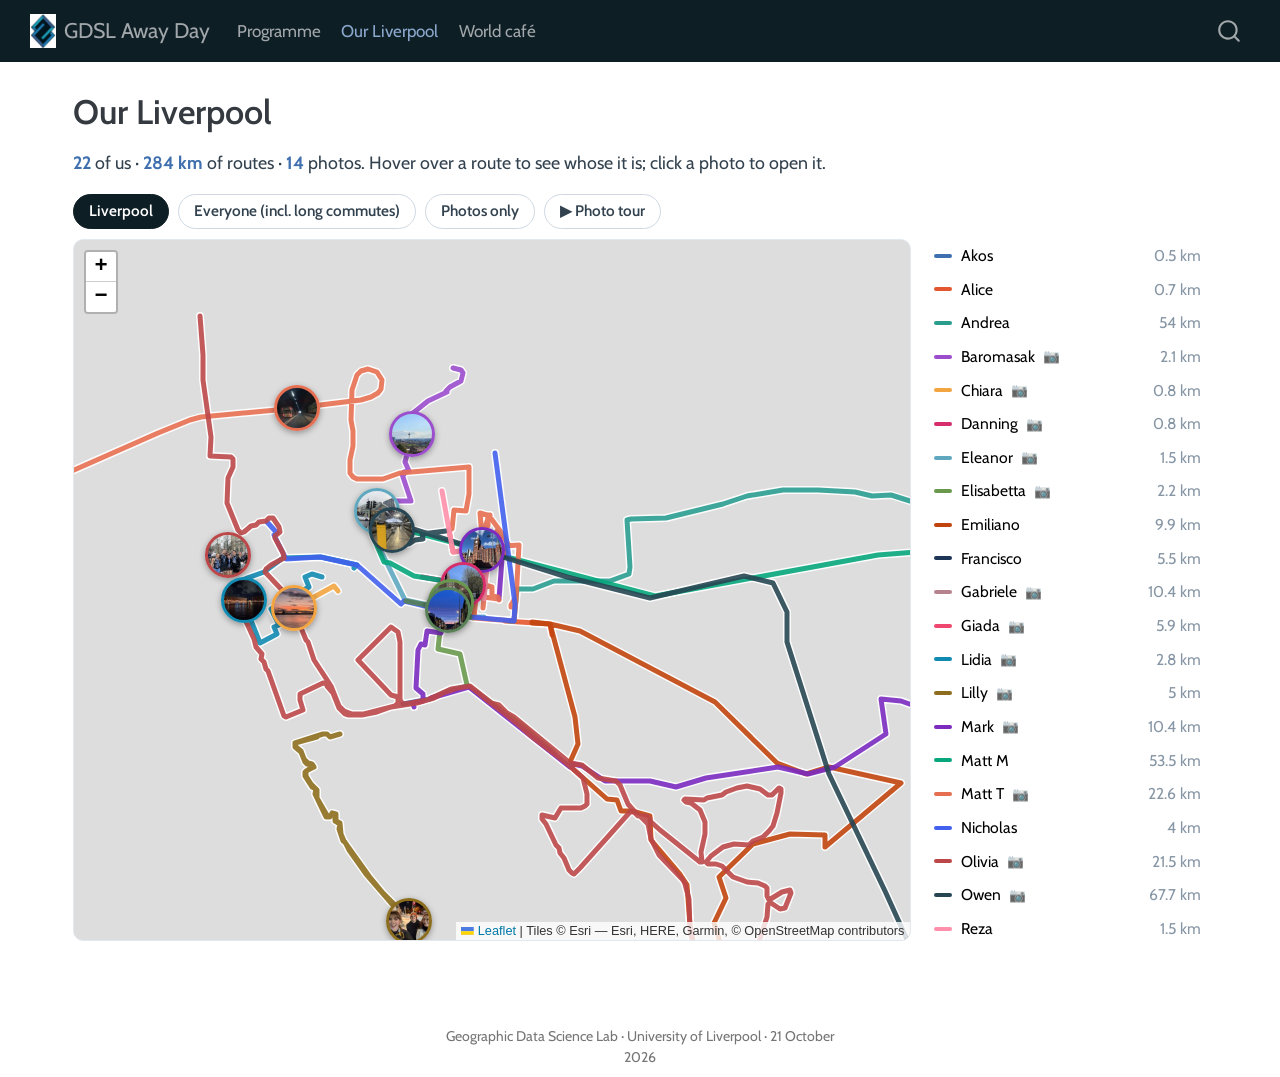
==== commit 086a2f99: "Esri light grey basemap (no API key), Candara-style font Co-Authored-By: Claude Opus 5.5 <noreply@an" ====
--- a/docs/map.html
+++ b/docs/map.html
@@ -39,7 +39,7 @@
 <link href="site_libs/quarto-html/quarto-syntax-highlighting-2f5df379a58b258e96c21c0638c20c03.css" rel="stylesheet" id="quarto-text-highlighting-styles">
 <script src="site_libs/bootstrap/bootstrap.min.js"></script>
 <link href="site_libs/bootstrap/bootstrap-icons.css" rel="stylesheet">
-<link href="site_libs/bootstrap/bootstrap-f0f59f9cf827c6fb6dde98279452e8f5.min.css" rel="stylesheet" append-hash="true" id="quarto-bootstrap" data-mode="light">
+<link href="site_libs/bootstrap/bootstrap-c9c9819d2ad96ff128b8b47fcb399b5e.min.css" rel="stylesheet" append-hash="true" id="quarto-bootstrap" data-mode="light">
 <script id="quarto-search-options" type="application/json">{
   "location": "navbar",
   "copy-button": false,
@@ -174,10 +174,17 @@
                    "#e76f51","#4361ee","#bc4749","#264653","#ff8fab","#588157"];
   const CITY = L.latLngBounds([53.378, -3.005], [53.428, -2.925]);
 
-  const map = L.map("map", { zoomSnap: 0.25, scrollWheelZoom: true });
-  L.tileLayer("https://{s}.basemaps.cartocdn.com/light_all/{z}/{x}/{y}{r}.png", {
-    attribution: '&copy; <a href="https://www.openstreetmap.org/copyright">OpenStreetMap</a> &copy; <a href="https://carto.com/">CARTO</a>',
-    subdomains: "abcd", maxZoom: 19
+  const map = L.map("map", { zoomSnap: 0.25, scrollWheelZoom: true, maxZoom: 16 });
+  // Esri World Light Gray Canvas: grey basemap, no API key needed
+  const esri = "https://server.arcgisonline.com/ArcGIS/rest/services/Canvas/";
+  L.tileLayer(esri + "World_Light_Gray_Base/MapServer/tile/{z}/{y}/{x}", {
+    attribution: 'Tiles &copy; Esri &mdash; Esri, HERE, Garmin, &copy; OpenStreetMap contributors',
+    maxZoom: 16
+  }).addTo(map);
+  map.createPane("labels"); map.getPane("labels").style.zIndex = 450;
+  map.getPane("labels").style.pointerEvents = "none";
+  L.tileLayer(esri + "World_Light_Gray_Reference/MapServer/tile/{z}/{y}/{x}", {
+    pane: "labels", maxZoom: 16
   }).addTo(map);
 
   const routes = window.GDSL_ROUTES.features;
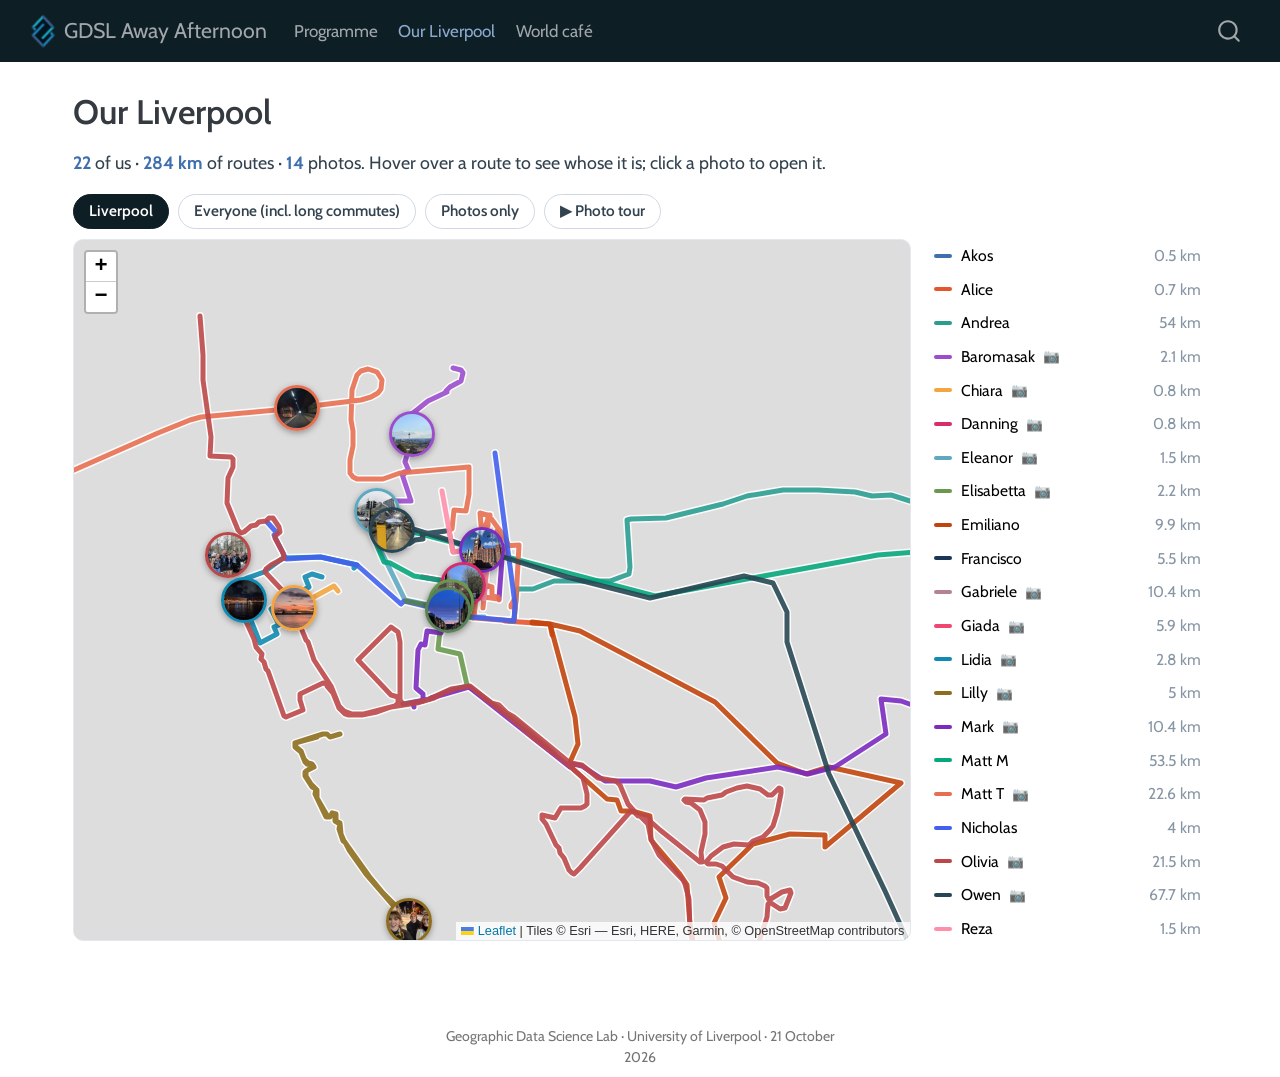
==== commit 16594c3a: "Add University of Liverpool logo; rename to Away Afternoon Co-Authored-By: Claude Opus 5.5 <noreply@" ====
--- a/docs/map.html
+++ b/docs/map.html
@@ -7,7 +7,7 @@
 <meta name="viewport" content="width=device-width, initial-scale=1.0, user-scalable=yes">
 
 
-<title>Our Liverpool – GDSL Away Day</title>
+<title>Our Liverpool – GDSL Away Afternoon</title>
 <style>
 code{white-space: pre-wrap;}
 span.smallcaps{font-variant: small-caps;}
@@ -39,7 +39,7 @@
 <link href="site_libs/quarto-html/quarto-syntax-highlighting-2f5df379a58b258e96c21c0638c20c03.css" rel="stylesheet" id="quarto-text-highlighting-styles">
 <script src="site_libs/bootstrap/bootstrap.min.js"></script>
 <link href="site_libs/bootstrap/bootstrap-icons.css" rel="stylesheet">
-<link href="site_libs/bootstrap/bootstrap-c9c9819d2ad96ff128b8b47fcb399b5e.min.css" rel="stylesheet" append-hash="true" id="quarto-bootstrap" data-mode="light">
+<link href="site_libs/bootstrap/bootstrap-aa9e4df9c496df22d9a71635f9dbc5fb.min.css" rel="stylesheet" append-hash="true" id="quarto-bootstrap" data-mode="light">
 <script id="quarto-search-options" type="application/json">{
   "location": "navbar",
   "copy-button": false,
@@ -83,7 +83,7 @@
     <img src="./assets/gdsl_icon.png" alt="" class="navbar-logo">
     </a>
     <a class="navbar-brand" href="./index.html">
-    <span class="navbar-title">GDSL Away Day</span>
+    <span class="navbar-title">GDSL Away Afternoon</span>
     </a>
   </div>
             <div id="quarto-search" class="" title="Search"></div>
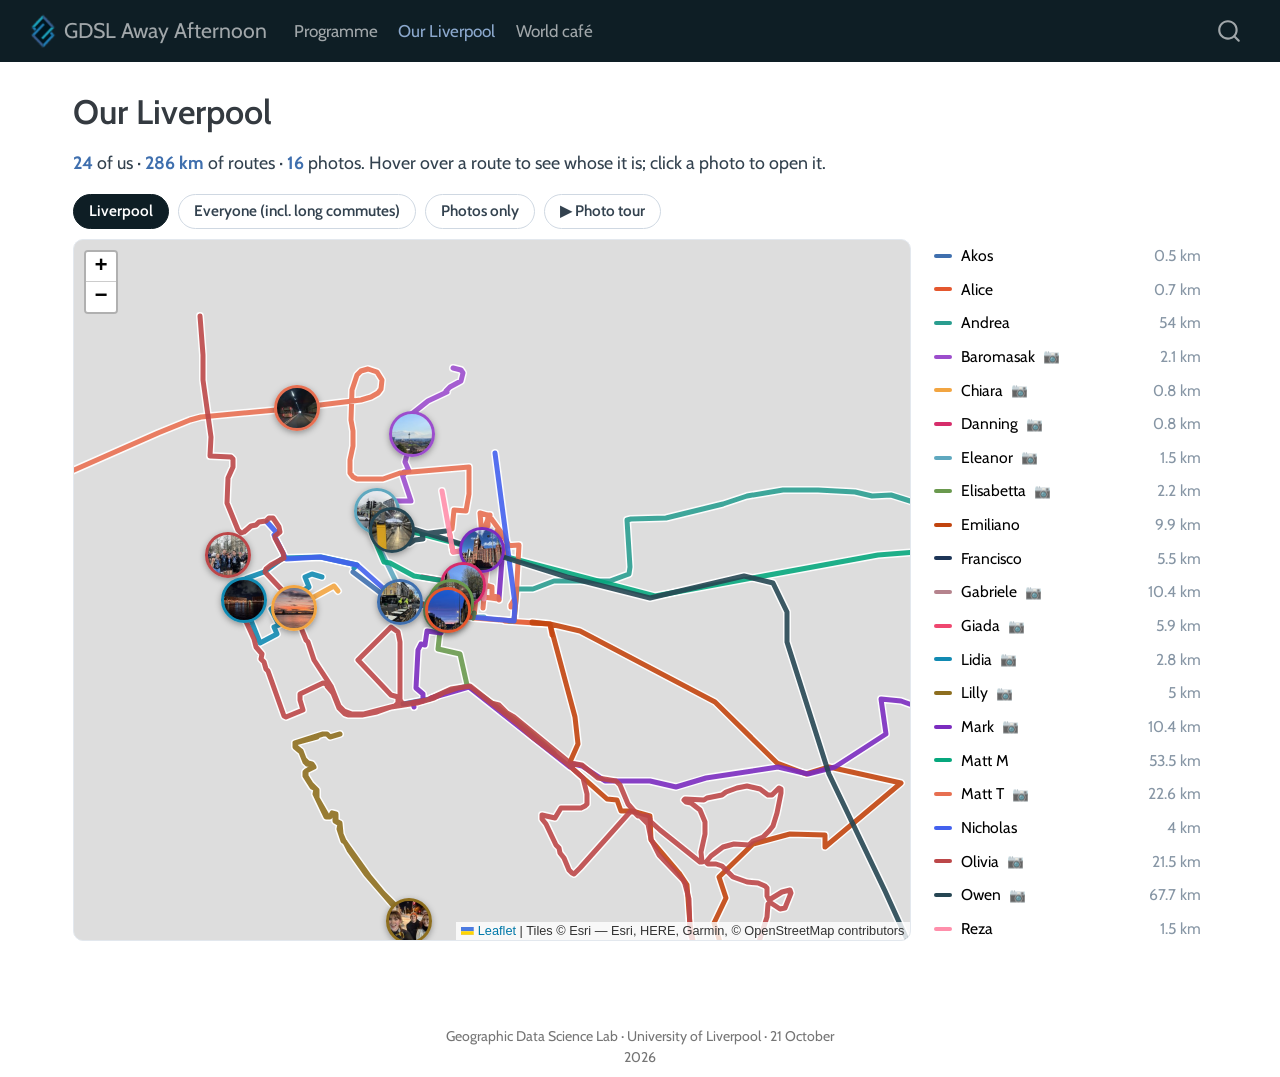
==== commit aabe1b28: "Add routes and photos for Sadaf and Yifu Co-Authored-By: Claude Opus 5.5 <noreply@anthropic.com> Cla" ====
--- a/docs/map.html
+++ b/docs/map.html
@@ -39,7 +39,7 @@
 <link href="site_libs/quarto-html/quarto-syntax-highlighting-2f5df379a58b258e96c21c0638c20c03.css" rel="stylesheet" id="quarto-text-highlighting-styles">
 <script src="site_libs/bootstrap/bootstrap.min.js"></script>
 <link href="site_libs/bootstrap/bootstrap-icons.css" rel="stylesheet">
-<link href="site_libs/bootstrap/bootstrap-aa9e4df9c496df22d9a71635f9dbc5fb.min.css" rel="stylesheet" append-hash="true" id="quarto-bootstrap" data-mode="light">
+<link href="site_libs/bootstrap/bootstrap-fa0394e36cb9d995ac7f50b8be7685c3.min.css" rel="stylesheet" append-hash="true" id="quarto-bootstrap" data-mode="light">
 <script id="quarto-search-options" type="application/json">{
   "location": "navbar",
   "copy-button": false,
@@ -139,9 +139,9 @@
 
 
 <div class="stats">
-<b>22</b> of us · <b>284 km</b> of routes · <b>14</b> photos. Hover over a route to see whose it is; click a photo to open it.
+<b>24</b> of us · <b>286 km</b> of routes · <b>16</b> photos. Hover over a route to see whose it is; click a photo to open it.
 </div>
-<script>window.GDSL_ROUTES = {"type": "FeatureCollection", "name": "routes", "crs": {"type": "name", "properties": {"name": "urn:ogc:def:crs:OGC:1.3:CRS84"}}, "features": [{"type": "Feature", "properties": {"name": "Akos", "km": 0.5}, "geometry": {"type": "LineString", "coordinates": [[-2.975795988176638, 53.39470599703867], [-2.973825988175177, 53.39489999703875], [-2.972464988174135, 53.395117997038895], [-2.970250988172362, 53.39565099703929], [-2.967914988170556, 53.39606199703957]]}}, {"type": "Feature", "properties": {"name": "Alice", "km": 0.7}, "geometry": {"type": "LineString", "coordinates": [[-2.957659645849502, 53.399763502144225], [-2.957881899407811, 53.40039767056755], [-2.957914963536315, 53.40051595123371], [-2.962246364402433, 53.40072294160893], [-2.96335468186614, 53.40077310538899]]}}, {"type": "Feature", "properties": {"name": "Andrea", "km": 54.0}, "geometry": {"type": "LineString", "coordinates": [[-2.284964991192685, 53.441135080167044], [-2.285014987688095, 53.44113799704805], [-2.285864987688633, 53.44118399704812], [-2.286066987688755, 53.441205997048144], [-2.286395987688944, 53.44126899704822], [-2.286734987689115, 53.44138699704833], [-2.2869449876892, 53.44150299704846], [-2.288091987689617, 53.44226299704921], [-2.288106987689586, 53.44235799704929], [-2.288313987689717, 53.44236599704931], [-2.288691987689897, 53.442524997049475], [-2.28887498768999, 53.44258399704954], [-2.28952498769033, 53.442778997049736], [-2.289619987690378, 53.442810997049776], [-2.28988198769051, 53.44290199704989], [-2.290900987690991, 53.44332999705032], [-2.292232987691599, 53.443933997050934], [-2.293275987692064, 53.44443599705145], [-2.293381987692112, 53.44448099705148], [-2.293592987692224, 53.44454199705155], [-2.294070987692497, 53.444635997051655], [-2.294586987692806, 53.44470499705174], [-2.295302987693251, 53.444758997051835], [-2.296307987693898, 53.44479499705191], [-2.296436987693979, 53.44480099705192], [-2.296906987694283, 53.44481299705196], [-2.296979987694332, 53.44481299705197], [-2.297346987694568, 53.444823997052], [-2.297712987694804, 53.444831997051985], [-2.298794987695504, 53.444859997052106], [-2.299227987695784, 53.44486899705211], [-2.299473987695935, 53.44489399705214], [-2.300453987696509, 53.44505699705235], [-2.302167987697523, 53.44531199705266], [-2.302472987697701, 53.445361997052714], [-2.302747987697885, 53.44535399705273], [-2.302888987697969, 53.445371997052725], [-2.304190987698756, 53.44553399705295], [-2.30446398769892, 53.44556899705301], [-2.304812987699126, 53.445622997053064], [-2.304918987699188, 53.44563899705309], [-2.305433987699494, 53.44571399705321], [-2.305488987699527, 53.44572299705321], [-2.305544987699559, 53.445731997053215], [-2.305751987699696, 53.44573199705321], [-2.306624987700215, 53.44585699705337], [-2.306806987700341, 53.445843997053366], [-2.307075987700541, 53.44579099705334], [-2.307693987701156, 53.44531899705294], [-2.308797987702304, 53.44436699705212], [-2.309114987702634, 53.44409099705188], [-2.309703987703255, 53.443563997051456], [-2.310986987704604, 53.442423997050454], [-2.311493987705127, 53.44199199705009], [-2.311671987705322, 53.441816997049926], [-2.311968987705642, 53.44153499704969], [-2.312138987705855, 53.441307997049506], [-2.312271987706044, 53.441075997049296], [-2.312497987706474, 53.44044199704873], [-2.312641987706725, 53.44008499704841], [-2.312765987706913, 53.4398489970482], [-2.313027987707271, 53.43942799704783], [-2.313390987707706, 53.43898099704746], [-2.313461987707791, 53.43889799704736], [-2.31367598770804, 53.438655997047164], [-2.314339987708798, 53.43792499704654], [-2.314522987709017, 53.43770299704633], [-2.314929987709522, 53.43716699704585], [-2.31509398770975, 53.436895997045625], [-2.315216987709873, 53.436798997045535], [-2.315383987710022, 53.43671099704548], [-2.315614987710187, 53.43668299704547], [-2.315707987710248, 53.43668299704546], [-2.315832987710318, 53.436709997045476], [-2.31587798771034, 53.43672799704553], [-2.316164987710468, 53.436864997045646], [-2.316311987710531, 53.43694199704573], [-2.317376987711015, 53.437432997046216], [-2.317760987711201, 53.43758799704639], [-2.318903987711784, 53.43797099704679], [-2.319570987712139, 53.438159997046995], [-2.320357987712573, 53.43835599704722], [-2.321162987713023, 53.43853699704742], [-2.322324987713688, 53.43876599704769], [-2.32373098771453, 53.43895699704793], [-2.32539798771556, 53.43910999704815], [-2.327099987716649, 53.439189997048295], [-2.329722987718354, 53.43924399704847], [-2.330793987719006, 53.439365997048625], [-2.331709987719547, 53.4395099970488], [-2.332488987719979, 53.439694997048996], [-2.333425987720481, 53.4399569970493], [-2.334409987720962, 53.44033999704971], [-2.335139987721307, 53.44065199705002], [-2.335782987721601, 53.44094799705031], [-2.336437987721882, 53.441290997050665], [-2.336941987722082, 53.44159199705096], [-2.337323987722214, 53.441859997051225], [-2.337775987722367, 53.44219199705155], [-2.338393987722526, 53.442757997052084], [-2.338813987722608, 53.44320299705251], [-2.339228987722644, 53.44373799705303], [-2.33958298772262, 53.44432499705356], [-2.339800987722558, 53.44479299705401], [-2.339937987722483, 53.44516999705436], [-2.340038987722388, 53.44553299705468], [-2.340117987722247, 53.445973997055106], [-2.340157987722006, 53.44658199705565], [-2.340153987721924, 53.446761997055816], [-2.340111987721694, 53.447222997056244], [-2.339801987720755, 53.44888699705773], [-2.339739987720562, 53.449229997058055], [-2.339626987720209, 53.449864997058626], [-2.339622987720036, 53.45024999705898], [-2.339638987719883, 53.45062399705931], [-2.339708987719719, 53.45110099705974], [-2.33974098771943, 53.45180299706039], [-2.339732987719291, 53.45210899706068], [-2.339654987718993, 53.45266799706119], [-2.339531987718679, 53.45319599706165], [-2.339186987718015, 53.454185997062545], [-2.338812987717208, 53.45545799706368], [-2.338735987716916, 53.45600499706418], [-2.338724987716796, 53.45625899706441], [-2.338754987716675, 53.45657899706471], [-2.338819987716577, 53.45689999706499], [-2.338986987716471, 53.45739499706545], [-2.339194987716426, 53.457806997065845], [-2.339288987716403, 53.45800199706603], [-2.339468987716412, 53.45824899706628], [-2.339737987716451, 53.45856499706656], [-2.339988987716498, 53.45883699706683], [-2.340276987716568, 53.45910799706708], [-2.34092498771677, 53.4596229970676], [-2.341285987716903, 53.45986199706781], [-2.341663987717055, 53.460085997068035], [-2.342179987717277, 53.460354997068315], [-2.342626987717482, 53.46056099706855], [-2.343565987717949, 53.46091199706888], [-2.344904987718655, 53.461316997069304], [-2.351288987722175, 53.462915997071086], [-2.356039987724796, 53.4641089970724], [-2.356617987725116, 53.46425199707257], [-2.35733198772551, 53.46442899707276], [-2.358037987725899, 53.46460999707297], [-2.359551987726734, 53.464990997073386], [-2.361550987727852, 53.4654619970739], [-2.362521987728398, 53.46568199707414], [-2.363597987728994, 53.46595099707446], [-2.365018987729722, 53.46643599707497], [-2.365858987730114, 53.46680899707535], [-2.36654098773039, 53.46720999707575], [-2.367316987730687, 53.467705997076244], [-2.367846987730863, 53.46810299707662], [-2.369899987731441, 53.46989199707836], [-2.370776987731671, 53.47069299707914], [-2.37103398773172, 53.470967997079384], [-2.371294987731749, 53.471297997079716], [-2.37162498773176, 53.471770997080164], [-2.371938987731731, 53.47231199708069], [-2.372151987731683, 53.47274099708106], [-2.37225998773162, 53.473051997081356], [-2.372473987731436, 53.47379399708205], [-2.372732987731282, 53.47453799708276], [-2.373094987731174, 53.4753319970835], [-2.373375987731166, 53.475772997083915], [-2.373566987731159, 53.4760779970842], [-2.373919987731159, 53.476613997084684], [-2.37409598773116, 53.47687999708494], [-2.374678987731146, 53.477793997085826], [-2.375022987731099, 53.4784229970864], [-2.375451987730973, 53.47935699708727], [-2.375550987730922, 53.47962599708752], [-2.375751987730789, 53.480230997088086], [-2.37591298773062, 53.48086199708869], [-2.376076987730273, 53.48189999708965], [-2.376107987730118, 53.48230299709001], [-2.376066987729443, 53.48378199709134], [-2.376134987729378, 53.484033997091586], [-2.37621098772922, 53.48450999709202], [-2.376372987729203, 53.48479399709229], [-2.376704987729293, 53.485088997092554], [-2.376893987729373, 53.48519499709269], [-2.377257987729553, 53.48533599709283], [-2.377470987729666, 53.485401997092886], [-2.377902987729915, 53.485486997093005], [-2.378395987730224, 53.48552799709305], [-2.379588987730993, 53.485585997093175], [-2.380417987731541, 53.485588997093195], [-2.381350987732174, 53.485561997093235], [-2.381901987732558, 53.48552099709322], [-2.382122987732718, 53.4854899970932], [-2.382654987733118, 53.48538399709315], [-2.383170987733525, 53.485236997093025], [-2.386531987736223, 53.48417699709224], [-2.387270987736796, 53.48398999709212], [-2.3877759877372, 53.48383399709196], [-2.38988298773893, 53.4830839970914], [-2.391343987740169, 53.48247399709092], [-2.392103987740842, 53.48208699709059], [-2.392883987741541, 53.481675997090264], [-2.393596987742193, 53.48126799708992], [-2.394987987743517, 53.48036099708915], [-2.396010987744572, 53.479504997088405], [-2.397127987745783, 53.4784329970875], [-2.397766987746511, 53.47774099708688], [-2.398219987747053, 53.47719299708642], [-2.398596987747526, 53.47668099708598], [-2.399782987749176, 53.47471799708425], [-2.400614987750266, 53.47348999708317], [-2.401133987750925, 53.472774997082524], [-2.402148987752168, 53.47147799708141], [-2.40283698775298, 53.470665997080694], [-2.403704987753969, 53.46972899707988], [-2.405224987755661, 53.46817199707852], [-2.406551987757058, 53.466997997077506], [-2.408136987758702, 53.465652997076376], [-2.410405987760943, 53.46398099707496], [-2.413235987763704, 53.46197799707328], [-2.420825987771082, 53.456666997068794], [-2.425521987775663, 53.45334999706599], [-2.427521987777595, 53.45197899706485], [-2.429664987779633, 53.450581997063665], [-2.433211987782886, 53.44854999706196], [-2.434416987783959, 53.447934997061466], [-2.43610998778543, 53.447149997060826], [-2.438337987787338, 53.446183997060075], [-2.43999498778873, 53.44552499705955], [-2.442479987790783, 53.44462499705884], [-2.444853987792698, 53.44386499705827], [-2.447231987794586, 53.44317899705775], [-2.449712987796518, 53.44254599705729], [-2.451073987797561, 53.44223599705707], [-2.452449987798608, 53.441944997056865], [-2.454672987800283, 53.44150999705659], [-2.463437987806854, 53.4398699970555], [-2.4699079878117, 53.43867699705474], [-2.470452987812109, 53.438575997054656], [-2.471613987812981, 53.43835099705453], [-2.472473987813621, 53.43820599705444], [-2.476673987816768, 53.43743199705393], [-2.4795329878189, 53.436929997053625], [-2.481883987820624, 53.4365819970534], [-2.484239987822344, 53.4362569970532], [-2.487005987824332, 53.435944997053085], [-2.489240987825913, 53.43575099705298], [-2.492528987828234, 53.43547999705291], [-2.508410987839403, 53.434288997052604], [-2.519139987846954, 53.43348899705239], [-2.525720987851591, 53.432989997052246], [-2.526950987852472, 53.432866997052194], [-2.528176987853362, 53.4327159970521], [-2.529679987854463, 53.43250499705199], [-2.531000987855449, 53.432281997051845], [-2.532445987856547, 53.431990997051635], [-2.533842987857622, 53.43167799705142], [-2.536794987859945, 53.43090399705086], [-2.53759898786057, 53.430708997050715], [-2.539750987862275, 53.430116997050284], [-2.547413987868336, 53.42803699704876], [-2.548621987869297, 53.427696997048514], [-2.549399987869906, 53.42750299704837], [-2.550491987870759, 53.427229997048165], [-2.552072987871997, 53.42682999704788], [-2.553844987873361, 53.42643799704761], [-2.555418987874563, 53.42610999704738], [-2.556650987875503, 53.4258579970472], [-2.557504987876152, 53.42568999704709], [-2.560029987878055, 53.425224997046776], [-2.561292987878998, 53.42501499704665], [-2.56320098788041, 53.42472599704649], [-2.565301987881958, 53.4244229970463], [-2.567364987883467, 53.42415199704618], [-2.570155987885481, 53.42384899704603], [-2.573671987887983, 53.4235499970459], [-2.577141987890426, 53.423313997045845], [-2.580508987892752, 53.423194997045925], [-2.589268987898817, 53.42285299704605], [-2.593331987901625, 53.422710997046075], [-2.602543987908013, 53.42234799704618], [-2.605349987909974, 53.42220399704622], [-2.606118987910516, 53.42215299704618], [-2.607531987911528, 53.42202799704615], [-2.608669987912339, 53.42193299704612], [-2.610615987913742, 53.421736997046025], [-2.613454987915815, 53.42139099704584], [-2.61548098791731, 53.42110399704568], [-2.617472987918798, 53.420787997045494], [-2.619896987920624, 53.42035999704522], [-2.621182987921602, 53.42011399704505], [-2.621462987921819, 53.42005399704503], [-2.622419987922554, 53.419849997044864], [-2.627293987926343, 53.418729997044075], [-2.629829987928307, 53.41816599704368], [-2.633426987931059, 53.417441997043184], [-2.637704987934293, 53.4166779970427], [-2.638739987935056, 53.41653299704263], [-2.640446987936332, 53.41626199704246], [-2.642582987937912, 53.415962997042286], [-2.645528987940078, 53.41557799704207], [-2.647995987941875, 53.41529499704193], [-2.650942987944005, 53.4150019970418], [-2.653875987946109, 53.414745997041706], [-2.671137987958395, 53.41348299704136], [-2.674932987961088, 53.41323199704132], [-2.67793898796321, 53.4130539970413], [-2.681422987965659, 53.41287999704132], [-2.684792987968042, 53.412677997041285], [-2.686835987969499, 53.41252799704126], [-2.690288987971983, 53.41222699704113], [-2.694500987975054, 53.41176699704092], [-2.697465987977244, 53.4113789970407], [-2.700575987979561, 53.410923997040435], [-2.703201987981539, 53.41049699704018], [-2.70501198798291, 53.41018099703995], [-2.707770987985015, 53.40966299703962], [-2.708564987985626, 53.40950699703953], [-2.710203987986888, 53.4091739970393], [-2.711875987988166, 53.408856997039074], [-2.713714987989566, 53.40852399703888], [-2.71570798799107, 53.40818899703866], [-2.715914987991227, 53.40815499703863], [-2.71872998799335, 53.40769399703835], [-2.722642987996269, 53.40712499703802], [-2.729681988001477, 53.406207997037505], [-2.732438988003513, 53.4058569970373], [-2.735570988005859, 53.40538799703703], [-2.739171988008599, 53.404747997036615], [-2.741640988010504, 53.40424799703628], [-2.743714988012125, 53.40377899703593], [-2.74747698801509, 53.40287599703528], [-2.749736988016896, 53.40227599703486], [-2.752633988019149, 53.40164899703439], [-2.754890988020876, 53.40123199703416], [-2.756791988022302, 53.40094699703396], [-2.758266988023392, 53.40076099703384], [-2.760682988025154, 53.40051899703376], [-2.763111988026905, 53.40032199703369], [-2.765856988028834, 53.40021699703373], [-2.767995988030306, 53.4002029970338], [-2.769861988031575, 53.400233997033915], [-2.771492988032668, 53.400297997034066], [-2.773122988033743, 53.400400997034254], [-2.779720988038055, 53.40091899703502], [-2.78442798804112, 53.40132099703562], [-2.786556988042539, 53.40142599703583], [-2.787216988042984, 53.40144399703588], [-2.788836988044086, 53.40147599703598], [-2.790347988045134, 53.40145399703603], [-2.79210198804637, 53.401383997036035], [-2.793935988047683, 53.40126399703602], [-2.795138988048561, 53.401148997035975], [-2.79718898805009, 53.400871997035814], [-2.798794988051297, 53.40063599703567], [-2.800303988052437, 53.40039899703553], [-2.801383988053271, 53.400183997035384], [-2.802951988054503, 53.39982799703513], [-2.804410988055666, 53.399457997034865], [-2.805810988056804, 53.399052997034566], [-2.808969988059395, 53.398075997033835], [-2.810716988060827, 53.3975409970334], [-2.811818988061731, 53.39720099703313], [-2.812816988062534, 53.39693499703293], [-2.813904988063393, 53.39667499703278], [-2.814992988064235, 53.396460997032605], [-2.816041988065025, 53.39630199703251], [-2.817301988065951, 53.39616799703246], [-2.817962988066432, 53.39611299703243], [-2.819214988067321, 53.39604899703243], [-2.820555988068242, 53.3960589970325], [-2.822218988069348, 53.39615399703266], [-2.8235629880702, 53.39632999703289], [-2.824982988071091, 53.39653799703316], [-2.826318988071887, 53.39683799703351], [-2.827632988072634, 53.39720699703389], [-2.828842988073296, 53.39761599703434], [-2.830000988073892, 53.39809699703483], [-2.831537988074666, 53.39876799703551], [-2.832747988075311, 53.399217997036], [-2.833949988075975, 53.39960699703641], [-2.835182988076681, 53.399948997036795], [-2.836020988077176, 53.400145997037], [-2.83667198807757, 53.400277997037165], [-2.837236988077914, 53.400384997037285], [-2.838335988078601, 53.40055899703749], [-2.839432988079303, 53.400687997037686], [-2.840288988079861, 53.40076799703778], [-2.841654988080771, 53.40084899703793], [-2.845352988083282, 53.4009599970382], [-2.847089988084432, 53.40107899703839], [-2.848133988085109, 53.401179997038525], [-2.849289988085848, 53.401323997038745], [-2.850458988086584, 53.40149799703896], [-2.851311988087113, 53.401638997039115], [-2.852158988087629, 53.401802997039304], [-2.853845988088638, 53.402178997039734], [-2.854889988089248, 53.402443997040045], [-2.856876988090371, 53.40303699704066], [-2.857893988090927, 53.40338599704104], [-2.859244988091644, 53.403902997041584], [-2.860900988092498, 53.40459099704231], [-2.861972988093004, 53.405143997042856], [-2.863398988093657, 53.40593399704366], [-2.86417698809403, 53.406328997044064], [-2.865114988094502, 53.40674499704449], [-2.866054988095002, 53.40709799704486], [-2.867022988095544, 53.40740699704518], [-2.867854988096026, 53.40763099704544], [-2.868821988096605, 53.40784699704569], [-2.869647988097112, 53.40799999704585], [-2.870506988097653, 53.408124997046], [-2.871296988098166, 53.40821199704615], [-2.87212098809871, 53.40827599704624], [-2.872987988099295, 53.4083119970463], [-2.873848988099892, 53.40830899704634], [-2.874623988100448, 53.40826499704633], [-2.875658988101206, 53.40816999704629], [-2.881008988105193, 53.40752499704596], [-2.884330988107668, 53.40712299704576], [-2.886165988109037, 53.406896997045635], [-2.888012988110432, 53.406630997045475], [-2.888969988111152, 53.40649999704541], [-2.890139988112024, 53.406358997045324], [-2.891172988112785, 53.406255997045285], [-2.89553098811594, 53.40595399704521], [-2.895790988116128, 53.40593699704521], [-2.896181988116406, 53.405920997045214], [-2.896570988116666, 53.40594299704524], [-2.896980988116919, 53.40602299704534], [-2.897297988117096, 53.406125997045464], [-2.897680988117296, 53.40627799704561], [-2.897893988117413, 53.4063559970457], [-2.898263988117645, 53.40641799704577], [-2.898703988117938, 53.40644499704581], [-2.899526988118459, 53.40656299704597], [-2.900409988119045, 53.406632997046074], [-2.900648988119191, 53.406675997046115], [-2.900990988119382, 53.40678999704625], [-2.901353988119558, 53.40696499704642], [-2.901534988119629, 53.40709599704656], [-2.901661988119659, 53.407236997046695], [-2.90166898811965, 53.40726899704671], [-2.901812988119759, 53.40724399704669], [-2.90197598811987, 53.40725099704672], [-2.902059988119909, 53.40729899704678], [-2.90240198812005, 53.407526997046986], [-2.902667988120181, 53.40765199704712], [-2.902817988120263, 53.407706997047185], [-2.903069988120413, 53.40776599704723], [-2.903234988120522, 53.407781997047266], [-2.903549988120744, 53.40777799704728], [-2.903904988121008, 53.40773099704724], [-2.904601988121535, 53.40763299704718], [-2.905659988122319, 53.40751499704712], [-2.905960988122535, 53.40749999704714], [-2.908356988124186, 53.40753699704729], [-2.908595988124345, 53.4075549970473], [-2.908997988124602, 53.407609997047395], [-2.909422988124854, 53.407712997047504], [-2.909697988125003, 53.40781399704762], [-2.910385988125356, 53.408112997047915], [-2.911253988125781, 53.40853299704833], [-2.911752988126057, 53.408701997048524], [-2.912724988126631, 53.40894499704879], [-2.913928988127319, 53.40930199704918], [-2.914137988127433, 53.40937699704927], [-2.914264988127504, 53.40941199704929], [-2.914669988127746, 53.40950999704942], [-2.915846988128467, 53.40974299704968], [-2.916491988128875, 53.40984099704979], [-2.916907988129176, 53.4098139970498], [-2.917542988129638, 53.409765997049774], [-2.917758988129791, 53.40975999704979], [-2.918273988130151, 53.40975599704981], [-2.918767988130488, 53.40977499704984], [-2.9193939881309, 53.40982999704992], [-2.920300988131472, 53.409969997050105], [-2.920936988131882, 53.41004799705021], [-2.922506988132946, 53.41012099705033], [-2.923304988133494, 53.41013899705042], [-2.923699988133765, 53.410145997050435], [-2.925418988134934, 53.41021399705059], [-2.927086988136084, 53.41024399705069], [-2.927192988136158, 53.4102429970507], [-2.927762988136558, 53.410240997050714], [-2.928185988136853, 53.410236997050724], [-2.929619988137866, 53.41020599705077], [-2.929981988138127, 53.41018399705077], [-2.931027988138886, 53.41011399705074], [-2.933961988141079, 53.40976599705056], [-2.935396988142174, 53.409540997050435], [-2.936006988142648, 53.40942599705036], [-2.93612498814274, 53.40940199705034], [-2.93648998814303, 53.40931899705028], [-2.936890988143341, 53.409244997050244], [-2.939468988145291, 53.408882997050014], [-2.941756988147033, 53.408536997049815], [-2.942916988147925, 53.408341997049696], [-2.943539988148394, 53.40826399704964], [-2.943840988148614, 53.40823599704963], [-2.944618988149184, 53.40817099704961], [-2.945247988149621, 53.40817799704965], [-2.946468988150463, 53.40820099704971], [-2.947211988150994, 53.40817099704974], [-2.948046988151596, 53.40812599704976], [-2.948566988151987, 53.408061997049685], [-2.94851998815202, 53.407904997049556], [-2.94848398815215, 53.407537997049225], [-2.948433988152462, 53.40671499704845], [-2.948414988152569, 53.4064309970482], [-2.948402988152593, 53.406347997048115], [-2.948389988152702, 53.40607199704786], [-2.948374988152756, 53.40591599704772], [-2.948341988152865, 53.40560499704743], [-2.948330988152902, 53.40550099704731], [-2.948295988152978, 53.40526199704709], [-2.948240988153195, 53.40465499704654], [-2.948207988153314, 53.40431699704622], [-2.948300988153455, 53.404135997046055], [-2.948717988153786, 53.40404299704599], [-2.949715988154582, 53.40380399704581], [-2.950101988154891, 53.40370899704575], [-2.9506469881553, 53.40364399704572], [-2.951013988155567, 53.403620997045735], [-2.952040988156277, 53.40363599704576], [-2.95285098815683, 53.40366499704585], [-2.954282988157837, 53.4036509970459], [-2.95592898815899, 53.40363999704595], [-2.956748988159569, 53.403624997046], [-2.957460988160072, 53.403610997046], [-2.957809988160336, 53.40356099704597], [-2.958617988160973, 53.40339499704587], [-2.959963988162038, 53.40309699704569], [-2.960344988162333, 53.40302799704561], [-2.961023988162795, 53.40305799704567], [-2.961191988162911, 53.40306099704568], [-2.961958988163436, 53.403085997045736], [-2.962301988164666, 53.4007349970436], [-2.962926982530708, 53.400760962221824]]}}, {"type": "Feature", "properties": {"name": "Baromasak", "km": 2.1}, "geometry": {"type": "LineString", "coordinates": [[-2.978502685832577, 53.4092952869507], [-2.978477988172357, 53.409347997052336], [-2.978307988172239, 53.409346997052296], [-2.978268988172172, 53.409441997052404], [-2.976351988170856, 53.40937999705225], [-2.974955988169876, 53.4093899970522], [-2.974919988169833, 53.40942599705222], [-2.974770988169728, 53.40942799705221], [-2.974725988169713, 53.409394997052196], [-2.974657988169656, 53.40941599705222], [-2.975578988169696, 53.410851997053584], [-2.975498988169631, 53.41086999705358], [-2.975548988169634, 53.41094799705367], [-2.975636988169704, 53.410928997053645], [-2.975923988169716, 53.411378997054086], [-2.975647988169512, 53.41140399705409], [-2.975686988169486, 53.41152999705421], [-2.975031988169007, 53.41158199705423], [-2.975458988169018, 53.41226599705488], [-2.975408988168957, 53.41232599705494], [-2.97522698816866, 53.412729997055294], [-2.97513098816849, 53.41297699705551], [-2.975048988168274, 53.41334899705587], [-2.974898988167849, 53.41411699705657], [-2.974759988167731, 53.4141609970566], [-2.974696988167661, 53.41422499705665], [-2.974622988167591, 53.414268997056695], [-2.974600988167546, 53.41433699705675], [-2.974712988167494, 53.41464599705702], [-2.974817988167553, 53.41468399705708], [-2.97517598816745, 53.41552399705786], [-2.974130988166525, 53.415983997058234], [-2.972720988165242, 53.41668699705882], [-2.971920988164565, 53.416970997059046], [-2.971499988164231, 53.41706299705914], [-2.970468988163413, 53.41729299705929], [-2.97053198816341, 53.4174019970594], [-2.970061988162978, 53.41764899705959], [-2.96983598816279, 53.41772199705965], [-2.96916198816223, 53.4179309970598], [-2.96889598816201, 53.41801099705988], [-2.968747988161863, 53.41811099705997], [-2.96862898816172, 53.41825799706009], [-2.968516988161563, 53.418441997060256], [-2.968481988161425, 53.41871699706052], [-2.968663988161486, 53.41887199706068], [-2.968761988161563, 53.41884699706063], [-2.968874988161634, 53.41887199706067], [-2.968986988161682, 53.418938997060735], [-2.969210988161837, 53.41894699706075], [-2.969603988162085, 53.41900999706084], [-2.969734006581065, 53.41904920901367]]}}, {"type": "Feature", "properties": {"name": "Chiara", "km": 0.8}, "geometry": {"type": "LineString", "coordinates": [[-2.983624866976698, 53.402951867969534], [-2.984104988178851, 53.403269997046976], [-2.989028988182971, 53.40167099704574], [-2.988579671911575, 53.40099018337888]]}}, {"type": "Feature", "properties": {"name": "Danning", "km": 0.8}, "geometry": {"type": "LineString", "coordinates": [[-2.973398937378903, 53.40389857572742], [-2.969374988168453, 53.403487997046476], [-2.965832988166051, 53.40330699704611], [-2.965860187133494, 53.40300467572305]]}}, {"type": "Feature", "properties": {"name": "Eleanor", "km": 1.5}, "geometry": {"type": "LineString", "coordinates": [[-2.978913042699497, 53.40637699716474], [-2.978322988173805, 53.405641997048875], [-2.975541988173277, 53.402269997045636], [-2.970378988169931, 53.40163699704481], [-2.967393988168094, 53.40104799704413], [-2.965906411031683, 53.4010110444048]]}}, {"type": "Feature", "properties": {"name": "Elisabetta", "km": 2.2}, "geometry": {"type": "LineString", "coordinates": [[-2.967169372442547, 53.40131408056994], [-2.967193988167991, 53.400958997044036], [-2.968500988168793, 53.40122399704433], [-2.970213988169869, 53.401511997044686], [-2.970592988170075, 53.40165299704482], [-2.97085498817054, 53.40098199704423], [-2.971233988171206, 53.400030997043366], [-2.971429988171755, 53.399048997042456], [-2.971449988171916, 53.39870599704215], [-2.968781988170206, 53.39833199704168], [-2.967997988170604, 53.39608599703958], [-2.961720988167374, 53.393340997036724], [-2.957383920423797, 53.391181472067984]]}}, {"type": "Feature", "properties": {"name": "Emiliano", "km": 9.9}, "geometry": {"type": "LineString", "coordinates": [[-2.960094808947067, 53.40064715684546], [-2.957931988161689, 53.400554997043216], [-2.95485798816238, 53.393818997036846], [-2.954465988162946, 53.391825997034985], [-2.955506988164213, 53.390544997033864], [-2.955069988163994, 53.39034399703363], [-2.955203988164176, 53.39013399703347], [-2.951026988162234, 53.387826997031134], [-2.949767988161382, 53.38776299703101], [-2.949320988161397, 53.386987997030275], [-2.947967988160451, 53.386995997030226], [-2.9458159881591, 53.38663999702978], [-2.945705988159752, 53.38491199702818], [-2.94230098815841, 53.38246999702575], [-2.941264988158049, 53.38161599702494], [-2.940919988159013, 53.37876199702226], [-2.940327988159409, 53.37684799702049], [-2.938353988158594, 53.37552399701917], [-2.936577988157096, 53.376141997019666], [-2.938008988156949, 53.37884999702222], [-2.936528988155134, 53.380703997023886], [-2.937367988155075, 53.382233997025324], [-2.933222988151192, 53.38458899702731], [-2.928715988147742, 53.385323997027754], [-2.924574988144879, 53.385280997027536], [-2.924504988145194, 53.384417997026716], [-2.915272988136839, 53.38898699703051], [-2.924042988142451, 53.390145997031986], [-2.926844988144611, 53.38964999703164], [-2.930302988146689, 53.39043399703254], [-2.937845988150059, 53.394892997037026], [-2.954294988159375, 53.40002099704255], [-2.957941988161703, 53.40053599704321], [-2.960099705246674, 53.40063491910459]]}}, {"type": "Feature", "properties": {"name": "Francisco", "km": 5.5}, "geometry": {"type": "LineString", "coordinates": [[-2.912679897214612, 53.380641781852525], [-2.912644988138537, 53.380659997022704], [-2.91207798813802, 53.38094999702293], [-2.911657988137644, 53.3811499970231], [-2.911283988137303, 53.38133999702326], [-2.910858988136916, 53.38155499702343], [-2.910023988136158, 53.38197399702378], [-2.909363988135553, 53.38232099702407], [-2.908494988134767, 53.38275299702444], [-2.908293988134604, 53.382808997024476], [-2.908238988134562, 53.38281599702448], [-2.908176988134514, 53.38282499702449], [-2.908074988134459, 53.38279199702446], [-2.907844988134298, 53.382792997024445], [-2.90784398813434, 53.38269199702435], [-2.907836988134375, 53.38259699702425], [-2.90782098813446, 53.38237099702404], [-2.907757988134513, 53.38214299702383], [-2.907682988134577, 53.381869997023585], [-2.907504988134631, 53.38144999702319], [-2.907286988134633, 53.381086997022834], [-2.90720798813462, 53.38098899702274], [-2.907013988134567, 53.380794997022555], [-2.906900988134536, 53.38068099702245], [-2.906811988134514, 53.380590997022374], [-2.906505988134426, 53.38029499702209], [-2.905851988134259, 53.37961699702143], [-2.905143988134064, 53.378915997020734], [-2.904730988133931, 53.37855199702039], [-2.90399498813372, 53.37784899701969], [-2.903476988133564, 53.37736299701923], [-2.90339598813354, 53.37728899701916], [-2.902931988133397, 53.376863997018745], [-2.902571988133289, 53.376531997018404], [-2.902031988133123, 53.37603899701794], [-2.90163098813301, 53.37564899701755], [-2.901246988132887, 53.37530999701721], [-2.90054898813267, 53.37467699701662], [-2.900302988132603, 53.37443499701638], [-2.899629988132394, 53.373825997015786], [-2.899580988132383, 53.37377299701574], [-2.898649988132161, 53.37276999701477], [-2.897986988131993, 53.37208799701413], [-2.897563988131878, 53.3716609970137], [-2.897310988131829, 53.3713649970134], [-2.89695698813176, 53.37094799701302], [-2.896559988131652, 53.37055199701262], [-2.895937988131506, 53.36987999701197], [-2.89550498813139, 53.36944599701156], [-2.89473898813122, 53.368596997010734], [-2.893955988131024, 53.36777799700995], [-2.893418988130879, 53.36723799700941], [-2.893075988130774, 53.36692799700912], [-2.893024988130759, 53.36688199700909], [-2.892856988130727, 53.366685997008894], [-2.892774988130708, 53.366593997008806], [-2.892449988130635, 53.36623199700845], [-2.891461988130257, 53.36551199700774], [-2.891271988130216, 53.36529999700755], [-2.891008988130178, 53.364956997007205], [-2.890831988130166, 53.36469599700697], [-2.890779988130166, 53.36460999700687], [-2.890542988130143, 53.36427599700656], [-2.8902779881301, 53.36394799700625], [-2.889822988130056, 53.36330899700564], [-2.889792988130059, 53.363252997005596], [-2.88958198813008, 53.36286099700523], [-2.889422988130093, 53.36256699700495], [-2.889252988130175, 53.36209999700449], [-2.889225988130188, 53.3620189970044], [-2.889182988130266, 53.36177299700421], [-2.889169988130316, 53.36163099700407], [-2.88915698813037, 53.36148099700393], [-2.889156988130609, 53.3609229970034], [-2.889239988130836, 53.36052099700305], [-2.889284988130966, 53.36028999700284], [-2.889299988131009, 53.36021099700277], [-2.889443988131265, 53.35984499700242], [-2.889489988131343, 53.35973299700234], [-2.88970598813162, 53.35943499700207], [-2.88986998813181, 53.359257997001905], [-2.890097988132057, 53.35904699700173], [-2.890250988132224, 53.3589019970016], [-2.89032898813231, 53.35882599700154], [-2.89042298813241, 53.35874199700145], [-2.890580988132584, 53.358593997001336], [-2.89062698813263, 53.358561997001296], [-2.890882988132874, 53.35840499700118], [-2.890933988132922, 53.35837299700114], [-2.890970988132957, 53.35834999700112], [-2.891147988133128, 53.35823399700103], [-2.891370988133338, 53.35810399700091], [-2.89141398813338, 53.35807799700091], [-2.89177498813372, 53.35786599700074], [-2.892303988134218, 53.35755599700046], [-2.892331988134246, 53.35753899700043], [-2.892356988134269, 53.35752299700045], [-2.892390988134303, 53.35749999700041], [-2.892489988134398, 53.35743499700035], [-2.892502988134412, 53.35742299700034], [-2.892546988134461, 53.357379997000315], [-2.892632988134581, 53.357235997000174], [-2.892676988134676, 53.35708599700005], [-2.892678988134693, 53.357049997000026], [-2.892678988134694, 53.357045996999986], [-2.892677988134705, 53.35701999699997], [-2.892677988134715, 53.35699599699996], [-2.892667988134809, 53.356760996999746], [-2.892617988135299, 53.355522996998594], [-2.892615988135316, 53.35548199699858], [-2.892588988135582, 53.35480999699794], [-2.892534988135756, 53.354315996997485], [-2.892513988135788, 53.354203996997384], [-2.892442988135846, 53.353950996997135], [-2.892395988135883, 53.35378599699699], [-2.892393988135896, 53.35375699699696], [-2.892391988135916, 53.35370599699693], [-2.892393988135964, 53.3535939969968], [-2.891943988135716, 53.353442996996655], [-2.891600988135535, 53.353311996996524], [-2.891453988135468, 53.35322899699643], [-2.891385988135445, 53.3531749969964], [-2.891279988135405, 53.353090996996286], [-2.89092498813521, 53.35297199699618], [-2.890639988135074, 53.35282999699602], [-2.890075988134804, 53.35254399699574], [-2.889626988134559, 53.3523919969956], [-2.889149988134292, 53.352237996995406], [-2.888612988133977, 53.35210599699528], [-2.888417988133863, 53.352057996995235], [-2.888336988133815, 53.352039996995224], [-2.888099988133674, 53.35198599699514], [-2.886847988132928, 53.3516999969948], [-2.886336988132624, 53.35158199699468], [-2.885722988132259, 53.35144199699454], [-2.885277988131995, 53.35133899699442], [-2.884734988131672, 53.35121499699427], [-2.884274988131395, 53.351113996994165], [-2.883816988131132, 53.350991996994026], [-2.883200988130813, 53.35073599699376], [-2.883036988130743, 53.35063299699367], [-2.882852988130665, 53.350517996993545], [-2.88159298813021, 53.349536996992576], [-2.881232988130069, 53.34927999699233], [-2.880988988129956, 53.3491529969922], [-2.880777988129857, 53.34904299699209], [-2.88028598812958, 53.34889199699192], [-2.880114988129481, 53.34885199699188], [-2.880185988129584, 53.34872099699177], [-2.880263988129686, 53.348608996991665], [-2.880343988129769, 53.34854399699161], [-2.880482988129916, 53.3484239969915], [-2.880506988129957, 53.34836499699146], [-2.880530988130003, 53.3483009969914], [-2.880573988130041, 53.34827699699139], [-2.880636988130088, 53.34826999699138], [-2.880723988130147, 53.348272996991376], [-2.880906988130259, 53.34830599699143], [-2.880955229200835, 53.34831619656418]]}}, {"type": "Feature", "properties": {"name": "Gabriele", "km": 10.4}, "geometry": {"type": "LineString", "coordinates": [[-3.170870874428466, 53.40190367346977], [-3.170684988311117, 53.401967997054705], [-3.170477988310938, 53.402047997054765], [-3.1697329883103, 53.402310997054975], [-3.168726988309424, 53.4026959970553], [-3.168671988309377, 53.40271799705531], [-3.16828598830905, 53.40284099705541], [-3.167925988308748, 53.40295299705549], [-3.167082988308044, 53.40320499705569], [-3.166256988307349, 53.40346199705587], [-3.165761988306927, 53.40363399705603], [-3.165168988306422, 53.40383199705617], [-3.164521988305871, 53.40405199705635], [-3.163667988305146, 53.40433499705657], [-3.163344988304871, 53.404441997056665], [-3.162311988303995, 53.40478499705692], [-3.16119798830305, 53.405154997057245], [-3.160407988302384, 53.40540599705739], [-3.159445988301568, 53.40572199705766], [-3.159437988301561, 53.40572699705765], [-3.158583988300835, 53.40601199705789], [-3.158187988300502, 53.40613999705798], [-3.157155988299623, 53.40648799705825], [-3.156212988298825, 53.406792997058496], [-3.155340988298093, 53.407065997058716], [-3.155323988298077, 53.4070719970587], [-3.155250988298019, 53.40708799705873], [-3.154837988297679, 53.40719999705881], [-3.154056988297067, 53.4073339970589], [-3.1538409882969, 53.40737099705892], [-3.153606988296737, 53.407360997058895], [-3.152879988296123, 53.40760199705911], [-3.152726988295993, 53.407649997059124], [-3.151235988294729, 53.40814299705953], [-3.149618988293357, 53.40867799705992], [-3.148648988292536, 53.408999997060185], [-3.147381988291464, 53.40941199706049], [-3.146698988290887, 53.40963099706067], [-3.146627988290827, 53.40965299706067], [-3.146492988290712, 53.40969599706073], [-3.145513988289885, 53.41001699706097], [-3.144597988289105, 53.41032699706124], [-3.143545988288219, 53.41066399706148], [-3.143069988287818, 53.41081499706161], [-3.142962988287723, 53.41086299706165], [-3.142450988287254, 53.41111999706187], [-3.141937988286737, 53.41148399706217], [-3.141138988286073, 53.41171399706236], [-3.139926988285103, 53.41198199706254], [-3.13893798828431, 53.412195997062675], [-3.13733998828305, 53.4124959970629], [-3.136287988282231, 53.41267299706299], [-3.134769988281052, 53.41291399706314], [-3.134742988281033, 53.41291899706316], [-3.133771988280284, 53.41306399706323], [-3.131823988278772, 53.41337399706344], [-3.129541988276994, 53.41375399706369], [-3.127672988275534, 53.41408099706389], [-3.126855988274884, 53.414246997064005], [-3.125498988273804, 53.41452599706419], [-3.12453898827303, 53.41475599706436], [-3.123001988271787, 53.41512499706465], [-3.122094988271048, 53.4153549970648], [-3.120800988269985, 53.41570299706506], [-3.119651988269036, 53.41602999706531], [-3.118959988268459, 53.41623299706547], [-3.118016988267671, 53.41652199706568], [-3.117144988266934, 53.416805997065914], [-3.115581988265618, 53.417308997066314], [-3.114611988264798, 53.41762999706657], [-3.1143789882646, 53.41770499706661], [-3.113838988264163, 53.41783899706672], [-3.113273988263692, 53.41800999706686], [-3.11249198826303, 53.41826799706703], [-3.110712988261524, 53.41885699706751], [-3.110047988260968, 53.41905999706767], [-3.109086988260152, 53.41938599706792], [-3.108682988259785, 53.419584997068085], [-3.107946988259158, 53.419835997068276], [-3.107424988258683, 53.42008799706848], [-3.107173988258487, 53.42013599706852], [-3.107020988258366, 53.420157997068536], [-3.106355988257797, 53.420397997068726], [-3.105888988257401, 53.42055399706886], [-3.105780988257317, 53.42056999706885], [-3.105663988257237, 53.420564997068844], [-3.105340988257057, 53.42045199706874], [-3.104963988256857, 53.42028599706854], [-3.104891988256855, 53.42016799706843], [-3.104820988256813, 53.42014699706841], [-3.104657988256712, 53.42011499706838], [-3.104388988256531, 53.42008799706833], [-3.104038988256289, 53.42007699706831], [-3.104011988256269, 53.4200769970683], [-3.103678988256034, 53.42007699706829], [-3.103418988255827, 53.420130997068334], [-3.1031589882556, 53.420232997068396], [-3.102870988255341, 53.42036599706853], [-3.102259988254898, 53.42038799706852], [-3.10190098825464, 53.420397997068505], [-3.101522988254325, 53.4205159970686], [-3.101334988254165, 53.42058099706864], [-3.100768988253677, 53.420788997068804], [-3.099807988252787, 53.42129199706925], [-3.09913398825218, 53.42160799706951], [-3.098451988251569, 53.42191799706976], [-3.097785988250998, 53.422153997069934], [-3.096824988250181, 53.422480997070195], [-3.095971988249444, 53.42280199707044], [-3.095845988249327, 53.422870997070504], [-3.095738988249212, 53.42296199707059], [-3.095711988249142, 53.4230859970707], [-3.09571998824911, 53.423175997070786], [-3.09589998824913, 53.42343399707102], [-3.095908988249114, 53.42349199707109], [-3.095862988249058, 53.423545997071145], [-3.095738988248932, 53.42363699707123], [-3.09560298824881, 53.42370099707128], [-3.095504988248715, 53.42375999707132], [-3.095270988248494, 53.42389399707143], [-3.094830988248082, 53.42413499707164], [-3.09455298824782, 53.424289997071774], [-3.093851988247181, 53.42463799707206], [-3.091003988244545, 53.426125997073285], [-3.090545988244124, 53.426360997073495], [-3.088434988242172, 53.427464997074416], [-3.087608988241422, 53.427859997074734], [-3.085424988239466, 53.42885099707555], [-3.08332398823761, 53.429738997076285], [-3.080556988235168, 53.43090599707722], [-3.080430988235059, 53.430953997077246], [-3.079182988233959, 53.43147299707767], [-3.078975988233779, 53.43155899707776], [-3.077951988232873, 53.4319919970781], [-3.07555398823075, 53.43301999707893], [-3.075390988230624, 53.43304699707897], [-3.075490988230648, 53.43315899707909], [-3.075471988230559, 53.433340997079235], [-3.075463988230359, 53.433806997079664], [-3.075490988230338, 53.43390299707978], [-3.075453988230256, 53.43404199707988], [-3.075381988230159, 53.43414899707998], [-3.075166988229953, 53.43427699708008], [-3.074771988229616, 53.434416997080184], [-3.07327998822834, 53.43494699708063], [-3.072777988227912, 53.435122997080775], [-3.072308988227507, 53.43530499708089], [-3.071177988226526, 53.43573799708125], [-3.070090988225592, 53.43613999708158], [-3.068545988224273, 53.43668099708197], [-3.067350988223261, 53.43708699708232], [-3.067008988222973, 53.437199997082395], [-3.065572988221763, 53.43766499708277], [-3.06540098822162, 53.4377189970828], [-3.064081988220519, 53.43812499708311], [-3.063146988219744, 53.438397997083314], [-3.062813988219469, 53.43849399708339], [-3.062653988219338, 53.43853699708342], [-3.06109898821806, 53.43897099708376], [-3.060542988217605, 53.43911499708386], [-3.059777988216984, 53.43931299708401], [-3.059544988216787, 53.439387997084054], [-3.058196988215693, 53.439729997084314], [-3.057649988215258, 53.439853997084406], [-3.057092988214824, 53.439949997084476], [-3.056750988214557, 53.440008997084504], [-3.056580988214422, 53.44004099708453], [-3.056471988214343, 53.44005099708454], [-3.056319988214221, 53.440083997084564], [-3.056139988214084, 53.440109997084576], [-3.055187988213367, 53.44021699708461], [-3.054469988212825, 53.440297997084635], [-3.053427988212044, 53.44040999708472], [-3.053221988211889, 53.440436997084745], [-3.052349988211222, 53.44055399708479], [-3.051810988210819, 53.44061299708484], [-3.050049988209492, 53.44081099708493], [-3.049123988208796, 53.440917997084995], [-3.045395988205982, 53.44135699708521], [-3.045441988206042, 53.44129299708515], [-3.045468988206071, 53.441270997085134], [-3.045504988206121, 53.44120699708507], [-3.045512988206143, 53.44116999708504], [-3.045449988206197, 53.44093499708482], [-3.045315988206214, 53.44066699708456], [-3.045242988206204, 53.44056499708446], [-3.045225988206198, 53.440548997084456], [-3.044919988206043, 53.44040499708431], [-3.044569988205865, 53.440243997084124], [-3.044596988205923, 53.440147997084054], [-3.044552988205892, 53.44014799708405], [-3.044452988205822, 53.44014299708403], [-3.044263988205684, 53.44015899708404], [-3.044139988205584, 53.44018599708406], [-3.044049988205517, 53.440195997084054], [-3.043940988205433, 53.44021199708408], [-3.043707988205249, 53.4402599970841], [-3.043527988205104, 53.440302997084146], [-3.043437988205033, 53.440318997084155], [-3.043303988204931, 53.44033999708416], [-3.04322198820487, 53.44034599708416], [-3.043141988204935, 53.44005699708389], [-3.043105988204956, 53.43994399708377], [-3.04304298820499, 53.4397569970836], [-3.042970988205041, 53.439510997083374], [-3.042944988205049, 53.43944699708331], [-3.0427459882049, 53.43947299708334], [-3.042458988204674, 53.43952699708335], [-3.042386988204619, 53.43953799708338], [-3.042372649080655, 53.43948558811392]]}}, {"type": "Feature", "properties": {"name": "Giada", "km": 5.9}, "geometry": {"type": "LineString", "coordinates": [[-2.845019127319148, 53.363627753292825], [-2.843814988097743, 53.36447999700456], [-2.842961988096401, 53.36624399700614], [-2.843075988095281, 53.369060997008724], [-2.85630498809892, 53.38198299702123], [-2.870167988103971, 53.39267699703176], [-2.879759988107745, 53.399455997038466], [-2.88480398811035, 53.40156499704066], [-2.88761798811158, 53.40326999704236], [-2.888691247118159, 53.40436315752486]]}}, {"type": "Feature", "properties": {"name": "Lidia", "km": 2.8}, "geometry": {"type": "LineString", "coordinates": [[-2.985546159975981, 53.40396426806994], [-2.986838988180406, 53.40412599704789], [-2.987590988181009, 53.40394399704775], [-2.987203988181062, 53.403171997047025], [-2.989523988183018, 53.40238499704644], [-2.991742988184885, 53.401640997045824], [-2.990848988184749, 53.40047299704471], [-2.991425988185219, 53.40031799704461], [-2.991036988185164, 53.39979799704408], [-2.993097988186881, 53.39914499704358], [-2.994394988186968, 53.40110399704546], [-2.995058988187026, 53.402073997046394], [-2.994849988186501, 53.40297599704723], [-2.995253988186463, 53.40374099704795], [-2.9926579881844, 53.404320997048366], [-2.990350988182368, 53.405310997049156], [-2.985737988179104, 53.405390997049025], [-2.98127398817624, 53.40476699704821], [-2.981643823616915, 53.4045742247142]]}}, {"type": "Feature", "properties": {"name": "Lilly", "km": 5.0}, "geometry": {"type": "LineString", "coordinates": [[-2.983358975157167, 53.39256793208934], [-2.983428988182882, 53.392554997037024], [-2.983680988183079, 53.39250699703701], [-2.983736988183106, 53.39253599703702], [-2.983761988183124, 53.39253499703704], [-2.983825988183165, 53.39254499703706], [-2.983995988183305, 53.39249299703702], [-2.984264988183527, 53.39241399703697], [-2.984589988183777, 53.39235999703692], [-2.984754988183894, 53.39235399703691], [-2.984772988183901, 53.39236699703695], [-2.984837988183898, 53.392482997037035], [-2.984978988183952, 53.39258799703716], [-2.985015988183976, 53.39259499703716], [-2.985052988184, 53.39259699703717], [-2.985127988184053, 53.39259799703716], [-2.98524898818414, 53.39259299703716], [-2.985452988184299, 53.39255599703714], [-2.985710988184493, 53.392519997037105], [-2.985875988184626, 53.39247899703708], [-2.985941988184684, 53.39245399703708], [-2.986163988184853, 53.39241999703704], [-2.986197988184879, 53.39241199703706], [-2.986291988184953, 53.39239799703704], [-2.986621988185199, 53.392361997037014], [-2.986832988185367, 53.392309997036975], [-2.987092988185572, 53.39225799703694], [-2.987411988185824, 53.392187997036885], [-2.987745988186077, 53.392143997036875], [-2.987777988186099, 53.392141997036866], [-2.988055988186302, 53.39211799703685], [-2.988301988186492, 53.39207899703683], [-2.98849398818664, 53.3920489970368], [-2.988651988186761, 53.392025997036804], [-2.988909988186981, 53.39192899703671], [-2.988909988187036, 53.39179999703661], [-2.988864988187056, 53.39167499703646], [-2.988853988187059, 53.39165099703647], [-2.988755988187023, 53.39157099703639], [-2.988731988187015, 53.39155299703637], [-2.988690988186993, 53.39153599703634], [-2.988501988186905, 53.39143099703624], [-2.988424988186876, 53.39137099703619], [-2.988183988186766, 53.391231997036044], [-2.988039988186731, 53.39107799703592], [-2.987935988186729, 53.39090999703574], [-2.987915988186733, 53.39086399703568], [-2.987831988186733, 53.390724997035555], [-2.987642988186674, 53.39055099703539], [-2.987410988186562, 53.39042999703527], [-2.987367988186538, 53.39041499703525], [-2.987033988186315, 53.390391997035216], [-2.986802988186178, 53.39033299703515], [-2.98676598818621, 53.39019499703503], [-2.986751988186237, 53.390103997034934], [-2.986772988186258, 53.39009299703493], [-2.986982988186419, 53.39005599703489], [-2.98722698818659, 53.390053997034904], [-2.987335988186679, 53.3900279970349], [-2.987399988186737, 53.389995997034866], [-2.987537988186848, 53.38995899703483], [-2.987699988187007, 53.38985299703475], [-2.987694988187064, 53.38970599703458], [-2.987625988187078, 53.38956299703448], [-2.987586988187102, 53.38943999703436], [-2.987571988187101, 53.389415997034334], [-2.987395988187032, 53.389285997034186], [-2.987318988186988, 53.389261997034176], [-2.987169988186926, 53.38916099703408], [-2.987088988186933, 53.38901099703394], [-2.986950988186901, 53.38885699703379], [-2.986895988186882, 53.38881399703375], [-2.986742988186808, 53.38873199703365], [-2.986532988186706, 53.38862799703355], [-2.986338988186598, 53.38856299703349], [-2.986326988186597, 53.388542997033454], [-2.986329988186627, 53.38847699703339], [-2.986313988186645, 53.388409997033364], [-2.986338988186678, 53.388369997033315], [-2.986385988186786, 53.38819299703315], [-2.986292988186783, 53.388043997033], [-2.986194988186766, 53.38792399703289], [-2.986082988186762, 53.387745997032724], [-2.98606798818676, 53.3877239970327], [-2.985881988186703, 53.387550997032555], [-2.985862988186701, 53.38752499703251], [-2.985768988186685, 53.38740599703238], [-2.985705988186696, 53.38727399703225], [-2.985687988186692, 53.38725399703225], [-2.985613988186663, 53.387199997032205], [-2.985548988186643, 53.38713899703215], [-2.985515988186637, 53.38709799703209], [-2.985446988186632, 53.38699699703201], [-2.985410988186624, 53.386954997031964], [-2.985388988186618, 53.386932997031934], [-2.985323988186612, 53.386838997031866], [-2.985222988186595, 53.38671299703174], [-2.985103988186565, 53.38658399703159], [-2.984942988186481, 53.38651699703153], [-2.984856988186428, 53.386501997031516], [-2.984642988186261, 53.38653899703153], [-2.984485988186102, 53.38665699703166], [-2.984411988185978, 53.386831997031805], [-2.984395988185958, 53.38684899703182], [-2.984324988185907, 53.38685299703181], [-2.984218988185838, 53.386836997031786], [-2.98414298818579, 53.38682599703176], [-2.984103988185767, 53.38681999703178], [-2.98400498818571, 53.38678999703175], [-2.983988988185709, 53.386761997031705], [-2.983985988185719, 53.3867359970317], [-2.983985988185729, 53.38671399703167], [-2.984002988185768, 53.38665099703162], [-2.984004988185776, 53.386629997031605], [-2.984031988185831, 53.38654599703153], [-2.984059988185905, 53.386414997031395], [-2.984022988185943, 53.386265997031266], [-2.983845988185861, 53.386168997031184], [-2.983547988185667, 53.386132997031105], [-2.983445988185605, 53.386112997031105], [-2.983426988185595, 53.38610299703108], [-2.983405988185601, 53.386048997031025], [-2.983465988185701, 53.38591499703091], [-2.983462988185779, 53.38572199703071], [-2.983456988185787, 53.3856969970307], [-2.983368988185804, 53.38550599703051], [-2.983240988185781, 53.38534999703037], [-2.98322398818585, 53.38515899703021], [-2.983230988185865, 53.38513399703018], [-2.983163988185873, 53.38500499703006], [-2.982978988185812, 53.38483799702991], [-2.982815988185745, 53.3847279970298], [-2.982679988185709, 53.384585997029625], [-2.982529988185659, 53.384460997029535], [-2.982506988185647, 53.384442997029495], [-2.982358988185595, 53.38432599702938], [-2.982252988185575, 53.38419799702926], [-2.982088988185525, 53.38404399702912], [-2.98192598818547, 53.383904997028964], [-2.981758988185419, 53.38374599702881], [-2.981735988185411, 53.383726997028816], [-2.981572988185365, 53.38356599702865], [-2.981527988185349, 53.38352699702861], [-2.981339988185284, 53.38337299702847], [-2.981144988185207, 53.3832279970283], [-2.980974988185153, 53.38307799702816], [-2.980798988185083, 53.382949997028035], [-2.980633988185035, 53.38278999702789], [-2.980589988185021, 53.382751997027846], [-2.980376988184934, 53.382603997027715], [-2.980195988184873, 53.38244899702755], [-2.980172988184863, 53.38243399702754], [-2.979982988184803, 53.38226099702737], [-2.979971988184801, 53.38224299702734], [-2.979930988184787, 53.38221299702735], [-2.979765988184725, 53.382087997027206], [-2.979543988184633, 53.38193499702704], [-2.979320988184528, 53.38181499702693], [-2.979094988184421, 53.38169399702682], [-2.978999988184377, 53.38164099702675], [-2.97883798818432, 53.38150699702661], [-2.97864998818425, 53.38136299702648], [-2.978492988184207, 53.38120099702634], [-2.978327988184149, 53.38106599702618], [-2.978155988184079, 53.380942997026054], [-2.977932988183982, 53.380804997025926], [-2.977731988183897, 53.3806749970258], [-2.977559988183827, 53.38055499702567], [-2.977347988183739, 53.38040899702555], [-2.977131988183638, 53.38029299702542], [-2.976951988183562, 53.38017499702531], [-2.976725988183459, 53.38004599702518], [-2.97653898818338, 53.37991899702506], [-2.976307988183283, 53.3797709970249], [-2.976144988183207, 53.37967499702479], [-2.975954988183122, 53.37956199702467], [-2.975742988183022, 53.37945099702458], [-2.975505988182917, 53.37930999702444], [-2.975466988182896, 53.37929299702442], [-2.975277988182815, 53.37916999702429], [-2.975072988182713, 53.379070997024186], [-2.974825988182599, 53.37893299702405], [-2.974542988182429, 53.37886799702397], [-2.974253988182224, 53.37887699702398], [-2.974080988182082, 53.37892299702401], [-2.973973988181967, 53.37902199702408], [-2.973810988181808, 53.37912999702418], [-2.973631988181651, 53.379202997024244], [-2.973600988181626, 53.37921399702426], [-2.973499988181529, 53.37927799702432], [-2.973538988181552, 53.37928699702432], [-2.973618988181601, 53.37930299702433], [-2.97367898818167, 53.37923699702427], [-2.973721988181726, 53.37917699702422], [-2.973780988181782, 53.379135997024186], [-2.974033988181989, 53.37906699702413], [-2.974177988182132, 53.37896699702405], [-2.974333988182245, 53.37895799702403], [-2.974372988182271, 53.37895999702405], [-2.974668988182481, 53.378955997024065], [-2.974755988182525, 53.37899299702409], [-2.974749988182514, 53.37900899702413], [-2.974764988182521, 53.379020997024135], [-2.974840988182552, 53.37906899702416], [-2.974986988182611, 53.37917199702427], [-2.975151988182683, 53.3792779970244], [-2.975381988182794, 53.379392997024496], [-2.975450988182819, 53.379447997024556], [-2.975491988182835, 53.379479997024575], [-2.97551198818284, 53.3794989970246], [-2.975572988182858, 53.37955599702465], [-2.975685988182896, 53.37965599702475], [-2.975819988182953, 53.37974299702485], [-2.975975988183031, 53.37981599702491], [-2.976100988183083, 53.379898997024995], [-2.97631598818319, 53.38000399702513], [-2.976568988183312, 53.38013199702526], [-2.976812988183424, 53.380269997025366], [-2.976841988183438, 53.380288997025396], [-2.977059988183535, 53.38041699702552], [-2.977088988183549, 53.38043399702555], [-2.977321988183657, 53.38056299702568], [-2.977409988183697, 53.380613997025726], [-2.977617988183788, 53.38074599702587], [-2.977700988183827, 53.38079099702591], [-2.977807988183872, 53.38085699702596], [-2.977939988183934, 53.38093399702606], [-2.978133988184016, 53.38105599702615], [-2.978318988184097, 53.38117299702628], [-2.978431988184131, 53.381280997026394], [-2.97847198818414, 53.381322997026416], [-2.978667988184223, 53.38145399702655], [-2.978840988184287, 53.38158999702671], [-2.979039988184366, 53.381731997026826], [-2.979221988184448, 53.38183799702694], [-2.979435988184539, 53.38198199702707], [-2.979467988184552, 53.381999997027094], [-2.979635988184612, 53.382136997027224], [-2.979825988184679, 53.3822929970274], [-2.97998198818474, 53.38241199702751], [-2.980192988184824, 53.38255899702767], [-2.980352988184884, 53.38268699702777], [-2.98044398818491, 53.38276999702786], [-2.980544988184938, 53.38287499702796], [-2.980697988184973, 53.383043997028125], [-2.980780988185007, 53.38309899702818], [-2.980961988185067, 53.38325799702833], [-2.981055988185097, 53.3833419970284], [-2.981239988185162, 53.383493997028545], [-2.981335988185196, 53.383575997028665], [-2.981516988185259, 53.38372799702879], [-2.981616988185293, 53.38381099702888], [-2.981815988185368, 53.38395999702904], [-2.981841988185379, 53.38397799702904], [-2.982023988185448, 53.384121997029176], [-2.982101988185476, 53.38418399702923], [-2.982260988185518, 53.384345997029406], [-2.982305988185534, 53.384383997029445], [-2.982506988185614, 53.38452899702959], [-2.982596988185642, 53.38460999702966], [-2.9827779881857, 53.384773997029825], [-2.982870988185741, 53.38482999702989], [-2.983059988185814, 53.38497099703001], [-2.983073988185816, 53.38498899703003], [-2.983183988185817, 53.38517099703022], [-2.983262988185801, 53.38533299703035], [-2.983324988185764, 53.385526997030546], [-2.98332898818576, 53.38554899703057], [-2.983366988185707, 53.38573799703074], [-2.983380988185695, 53.385789997030784], [-2.983376988185612, 53.385979997030965], [-2.983367988185575, 53.38605199703104], [-2.983376988185539, 53.38614999703112], [-2.983449988185574, 53.386187997031136], [-2.983752988185775, 53.3862159970312], [-2.983917988185872, 53.38626299703127], [-2.983923988185835, 53.38635899703134], [-2.983873988185715, 53.386556997031526], [-2.983866988185683, 53.386628997031586], [-2.983877988185612, 53.38681299703174], [-2.983907988185623, 53.386832997031775], [-2.98395298818565, 53.3868469970318], [-2.984089988185736, 53.38686699703182], [-2.98439298818595, 53.386864997031836], [-2.984424988185981, 53.386842997031806], [-2.984483988186073, 53.386722997031704], [-2.984617988186229, 53.38657699703158], [-2.984842988186393, 53.386558997031564], [-2.985021988186483, 53.38664199703165], [-2.985156988186509, 53.38680699703182], [-2.985187988186507, 53.38686399703189], [-2.985369988186568, 53.38702099703202], [-2.985474988186589, 53.387146997032126], [-2.985539988186582, 53.387267997032254], [-2.985556988186587, 53.38728999703229], [-2.985671988186593, 53.38746399703244], [-2.985791988186609, 53.3876259970326], [-2.985953988186654, 53.38778699703276], [-2.986131988186726, 53.3879119970329], [-2.986246988186732, 53.38808999703303], [-2.986290988186711, 53.38821499703316], [-2.986315988186665, 53.38835999703329], [-2.986227988186543, 53.38850499703343], [-2.986289988186529, 53.388644997033566], [-2.986535988186669, 53.388718997033656], [-2.986773988186784, 53.38884299703378], [-2.986944988186844, 53.388981997033895], [-2.987021988186848, 53.389102997034016], [-2.987200988186902, 53.389272997034176], [-2.987406988187002, 53.389379997034304], [-2.987506988187014, 53.38951299703442], [-2.987574988187016, 53.389624997034524], [-2.987567988186991, 53.389672997034566], [-2.987582988186917, 53.38987199703474], [-2.987571988186903, 53.389887997034776], [-2.987522988186861, 53.389902997034774], [-2.987289988186685, 53.38993699703481], [-2.987037988186494, 53.38997499703483], [-2.986806988186308, 53.39002999703486], [-2.986762988186272, 53.39003999703487], [-2.98660598818612, 53.390143997034976], [-2.986630988186074, 53.3902909970351], [-2.986803988186144, 53.39041499703522], [-2.98709898818633, 53.39046299703528], [-2.987316988186471, 53.39048999703533], [-2.987582988186607, 53.39060899703542], [-2.987614988186621, 53.39063099703547], [-2.987759988186654, 53.39079099703561], [-2.987779988186661, 53.39081199703562], [-2.987875988186653, 53.3909889970358], [-2.987957988186645, 53.39114199703595], [-2.987998988186651, 53.39119599703599], [-2.988189988186727, 53.39133599703614], [-2.988226988186745, 53.39135599703617], [-2.988457988186854, 53.3914819970363], [-2.988486988186867, 53.39149799703629], [-2.988686988186949, 53.39163699703645], [-2.988775988186977, 53.39171799703652], [-2.988880988186974, 53.391897997036686], [-2.988870988186952, 53.39193299703672], [-2.988651988186778, 53.39198799703678], [-2.988406988186597, 53.39200699703678], [-2.988157988186407, 53.392041997036785], [-2.987860988186177, 53.39209599703683], [-2.987817988186142, 53.39210499703683], [-2.9874949881859, 53.392145997036856], [-2.987195988185665, 53.39220499703689], [-2.987069988185566, 53.39223299703691], [-2.986749988185321, 53.39228299703694], [-2.986705988185287, 53.39228899703694], [-2.986390988185046, 53.39234099703698], [-2.986249596929728, 53.392361278637175]]}}, {"type": "Feature", "properties": {"name": "Mark", "km": 10.4}, "geometry": {"type": "MultiLineString", "coordinates": [[[-2.974397885815483, 53.39451479834171], [-2.97439798817574, 53.39451499703842], [-2.974525988175706, 53.39480399703867], [-2.973319988174795, 53.394965997038796], [-2.973275988174632, 53.39528599703909], [-2.973369988174617, 53.39547199703927], [-2.973761988174779, 53.39574099703953], [-2.97411398817495, 53.3959219970397], [-2.974158988174874, 53.39617899703993], [-2.974153988174779, 53.39639499704014], [-2.974073988174691, 53.39646899704021], [-2.974009988174415, 53.39701799704073], [-2.97392998817422, 53.39734899704101], [-2.973959988173681, 53.39867999704223], [-2.973547988173222, 53.3990849970426], [-2.973136988172966, 53.399007997042496], [-2.97282898817231, 53.400058997043466], [-2.971186988171243, 53.3998629970432], [-2.970367988169965, 53.401542997044736], [-2.969497988168564, 53.40342399704642], [-2.968627988167982, 53.40336299704634], [-2.966153988165151, 53.405976997048604], [-2.96544798816483, 53.40556699704821], [-2.964316988164047, 53.405548997048115], [-2.963761988163805, 53.4052059970478], [-2.963862988164254, 53.40430399704699], [-2.963933988164637, 53.403514997046244], [-2.964024988165022, 53.40275099704553], [-2.964092416275853, 53.40234866033799]], [[-2.874853159574828, 53.38264939214467], [-2.874898988111474, 53.38272199702281], [-2.877995988113357, 53.38333599702352], [-2.880687988114718, 53.384528997024745], [-2.883111988116133, 53.385153997025434], [-2.884111988115951, 53.387219997027394], [-2.902838988127133, 53.39150399703222], [-2.90679098812919, 53.39313299703392], [-2.915349988134371, 53.394954997036024], [-2.917679988135941, 53.39507399703623], [-2.917115988136613, 53.39255099703387], [-2.923345988141963, 53.39015399703197], [-2.926560988144401, 53.38968299703169], [-2.930190988146719, 53.39017799703231], [-2.938990988153197, 53.38935499703198], [-2.942646988156002, 53.38874799703157], [-2.945822988158028, 53.38919499703215], [-2.949539988160618, 53.38919499703231], [-2.951241988161815, 53.38917599703238], [-2.953984988163271, 53.390258997033506], [-2.954942988163894, 53.390367997033664], [-2.955455988164339, 53.3901609970335], [-2.967716988170448, 53.39598899703946], [-2.972323481504468, 53.39515854409138]]]}}, {"type": "Feature", "properties": {"name": "Matt M", "km": 53.5}, "geometry": {"type": "MultiLineString", "coordinates": [[[-2.737507791851561, 53.423181475820314], [-2.737654987999684, 53.423142997053446], [-2.772106988026258, 53.416287997048805], [-2.834948988072343, 53.409773997045846], [-2.866574988094169, 53.40991799704748], [-2.889346988111266, 53.40684699704574], [-2.918101988131835, 53.40548799704585], [-2.945107988151878, 53.40258799704449], [-2.978615988173077, 53.407866997050974], [-2.979840988174064, 53.407558997050735], [-2.978091988173902, 53.40502999704832], [-2.97736198817342, 53.40495999704822], [-2.974433988171782, 53.40398499704718], [-2.966921988166822, 53.40328299704616], [-2.96696698816718, 53.402507997045454], [-2.966185773628001, 53.402436436323136]], [[-2.70062690579665, 53.43366295593022], [-2.715686987982031, 53.429237997057996], [-2.733383869247047, 53.42428979334818]], [[-2.230091138615025, 53.48492174826907], [-2.230278987632847, 53.484862997085116], [-2.230976987632996, 53.4855629970858], [-2.232868987634553, 53.48484399708525], [-2.238413987637184, 53.487101997087564], [-2.238959987637675, 53.48679899708731], [-2.239486987637965, 53.48692399708749], [-2.239979987638455, 53.48654799708715], [-2.2408329876389, 53.48680499708742], [-2.243628987640358, 53.487651997088335], [-2.252400987647462, 53.484592997086], [-2.258015987652499, 53.48153899708347], [-2.259096987654073, 53.47957899708174], [-2.262291987656765, 53.478233997080665], [-2.336041987702107, 53.48562399709105], [-2.354136987714361, 53.48500299709138], [-2.374100987728301, 53.483407997090886], [-2.437509987775671, 53.47162899708327], [-2.522443987835207, 53.46564399708197], [-2.590811987885656, 53.45570599707622], [-2.599804987892344, 53.45432499707539], [-2.626665987911331, 53.45255099707508], [-2.637068987918926, 53.45132999707445], [-2.663605987940226, 53.44379899706885], [-2.696489146071744, 53.43476580173489]]]}}, {"type": "Feature", "properties": {"name": "Matt T", "km": 22.6}, "geometry": {"type": "LineString", "coordinates": [[-3.087633078637264, 53.37789146190073], [-3.087296988262099, 53.37771499702825], [-3.086871988261911, 53.37744399702797], [-3.086424988261739, 53.377101997027644], [-3.085700988261456, 53.37655499702709], [-3.08482498826111, 53.37590399702647], [-3.084351988260926, 53.375544997026125], [-3.083750988260671, 53.375139997025705], [-3.083174988260441, 53.374719997025295], [-3.08273598826029, 53.374339997024926], [-3.08230698826016, 53.37392999702452], [-3.08198798826008, 53.37357599702417], [-3.081721988260038, 53.37322799702384], [-3.081523988260047, 53.37286899702349], [-3.081420988260124, 53.37251999702316], [-3.081497988260331, 53.372145997022834], [-3.081558988260444, 53.37198099702266], [-3.079005988258826, 53.37154599702214], [-3.078967988258781, 53.371590997022196], [-3.078898988258715, 53.37163399702222], [-3.078807988258642, 53.371653997022236], [-3.078704988258569, 53.371653997022236], [-3.078598988258512, 53.37161099702218], [-3.0785539882585, 53.37156599702215], [-3.078541988258519, 53.37149999702208], [-3.078572988258563, 53.371444997022046], [-3.07863698825863, 53.37139599702199], [-3.078712988258689, 53.37137999702199], [-3.078773988258732, 53.37137499702197], [-3.078841988258844, 53.37123199702185], [-3.078925988258973, 53.371061997021684], [-3.079001988259103, 53.37087699702153], [-3.079096988259243, 53.37070399702137], [-3.079138988259316, 53.37060199702128], [-3.079138988259352, 53.3705139970212], [-3.079115988259382, 53.3704009970211], [-3.079084988259399, 53.370309997021025], [-3.079096988259429, 53.37025799702096], [-3.079138988259508, 53.370137997020834], [-3.078393988259043, 53.369994997020676], [-3.077428988258433, 53.369828997020484], [-3.076722988257982, 53.36971399702035], [-3.076295988257696, 53.36968099702028], [-3.075771988257333, 53.36966499702026], [-3.074940988256755, 53.3696459970202], [-3.074226988256259, 53.36962999702015], [-3.073192988255537, 53.36961599702009], [-3.072908988255335, 53.3696179970201], [-3.072790988255245, 53.36963399702009], [-3.07265798825514, 53.36966499702011], [-3.072547988255043, 53.36970799702015], [-3.072425988254927, 53.3697789970202], [-3.07234298825484, 53.369850997020265], [-3.072281988254761, 53.36993699702034], [-3.072254988254707, 53.37001399702041], [-3.072281988254646, 53.37021199702059], [-3.072338988254492, 53.37067399702103], [-3.072345988254417, 53.370864997021215], [-3.072288988254308, 53.371025997021334], [-3.072109988254102, 53.37121799702153], [-3.072029988254001, 53.371326997021605], [-3.071972988253914, 53.37144199702173], [-3.071945988253841, 53.37156599702183], [-3.071953988253801, 53.37167599702194], [-3.072017988253726, 53.3719619970222], [-3.072092988253659, 53.37225199702248], [-3.072221988253535, 53.372763997022936], [-3.07233198825342, 53.37322699702337], [-3.072393988253364, 53.37346299702361], [-3.07244498825334, 53.37360799702373], [-3.072576988253274, 53.3739889970241], [-3.072709988253242, 53.374287997024375], [-3.072847988253212, 53.374593997024675], [-3.072876988253188, 53.37470099702477], [-3.072956988253192, 53.37482599702491], [-3.073175988253223, 53.37511899702518], [-3.073425988253255, 53.375464997025496], [-3.073705988253305, 53.375814997025856], [-3.073783988253322, 53.37590699702592], [-3.073997988253374, 53.37614499702618], [-3.074092988253395, 53.376252997026256], [-3.074359988253471, 53.37652099702654], [-3.074515988253515, 53.376679997026685], [-3.074850988253616, 53.377003997026996], [-3.075045988253681, 53.377178997027166], [-3.075241988253747, 53.37734899702734], [-3.075487988253837, 53.377548997027546], [-3.075600988253879, 53.377640997027626], [-3.075922988254001, 53.377888997027874], [-3.076478988254224, 53.378295997028275], [-3.077091988254486, 53.37869999702869], [-3.078019988254882, 53.37931999702931], [-3.078638988255146, 53.37973199702969], [-3.079072988255331, 53.38002399703], [-3.079465988255505, 53.380272997030254], [-3.079910988255701, 53.38055399703051], [-3.08040798825591, 53.38089299703088], [-3.081117988256198, 53.381402997031365], [-3.081526988256364, 53.381694997031666], [-3.081810988256474, 53.381911997031864], [-3.082374988256677, 53.38237599703231], [-3.082629988256763, 53.382604997032566], [-3.083247988256957, 53.38318799703312], [-3.083556988257043, 53.383501997033434], [-3.083956988257143, 53.383936997033864], [-3.084355988257238, 53.38438499703428], [-3.084635988257284, 53.384745997034635], [-3.08501298825734, 53.385250997035115], [-3.085283988257375, 53.38562699703547], [-3.085492988257386, 53.385950997035785], [-3.085689988257389, 53.38627899703611], [-3.085810988257394, 53.386468997036275], [-3.085904988257376, 53.38667399703649], [-3.086046988257353, 53.38696799703678], [-3.08625998825731, 53.3874289970372], [-3.086419988257279, 53.38777999703755], [-3.086540988257217, 53.38813299703787], [-3.086749988257102, 53.38876099703846], [-3.086807988257067, 53.38894499703862], [-3.086918988256944, 53.389427997039064], [-3.086981988256852, 53.38975699703939], [-3.0871449882566, 53.39063599704022], [-3.087320988256407, 53.39139599704093], [-3.087504988256112, 53.39241099704187], [-3.087648988255869, 53.39324299704267], [-3.087774988255631, 53.39402499704338], [-3.087929988255396, 53.39485199704416], [-3.088077988255189, 53.39559599704484], [-3.088135988255102, 53.39590499704513], [-3.088226988254969, 53.39637499704554], [-3.088305988254868, 53.39675599704593], [-3.088414988254698, 53.39734499704649], [-3.088473988254627, 53.397620997046744], [-3.088573988254483, 53.39812899704722], [-3.088636988254409, 53.39841799704748], [-3.08878698825419, 53.39919499704821], [-3.088926988253951, 53.400004997048974], [-3.08903098825377, 53.40061899704954], [-3.089063988253737, 53.40075099704967], [-3.089051988253674, 53.4008829970498], [-3.089022988253417, 53.40145199705032], [-3.089013988253204, 53.40194499705077], [-3.088938988252983, 53.40235099705116], [-3.0888789882528, 53.40268799705149], [-3.088786988252596, 53.40301699705175], [-3.088634988252262, 53.40356599705225], [-3.088513988252048, 53.403869997052524], [-3.088217988251526, 53.40462399705323], [-3.087919988251096, 53.40515099705368], [-3.087671988250743, 53.40557799705408], [-3.087434988250412, 53.40596799705443], [-3.087071988249943, 53.4064809970549], [-3.086800988249606, 53.4068269970552], [-3.086324988249059, 53.407333997055645], [-3.085651988248295, 53.40802599705626], [-3.084805988247399, 53.40874199705686], [-3.083720988246275, 53.40959999705762], [-3.083377988245919, 53.409869997057854], [-3.082513988245108, 53.41035199705825], [-3.082070988244695, 53.410593997058456], [-3.08118498824388, 53.41104999705884], [-3.080611988243358, 53.41132599705908], [-3.079795988242622, 53.411708997059385], [-3.07906898824197, 53.41204699705968], [-3.078284988241274, 53.412382997059936], [-3.077386988240492, 53.41273899706024], [-3.076851988240012, 53.4129829970604], [-3.076002988239271, 53.41332499706069], [-3.07502098823845, 53.41362899706093], [-3.074310988237847, 53.41386799706111], [-3.072982988236727, 53.41431099706147], [-3.071942988235857, 53.414638997061736], [-3.070587988234739, 53.41501899706201], [-3.069531988233877, 53.415300997062204], [-3.06828198823289, 53.415549997062385], [-3.067262988232125, 53.41565999706244], [-3.066778988231778, 53.41567999706243], [-3.066001988231226, 53.4156819970624], [-3.064961988230519, 53.41562299706229], [-3.064010988229907, 53.415476997062115], [-3.06319198822941, 53.415282997061894], [-3.062771988229161, 53.41516699706176], [-3.062003988228729, 53.414909997061514], [-3.060361988227818, 53.41431499706088], [-3.059751988227468, 53.41412299706066], [-3.059284988227191, 53.4139959970605], [-3.058666988226813, 53.41385599706036], [-3.058282988226576, 53.41377699706027], [-3.057814988226274, 53.41370999706019], [-3.057237988225893, 53.4136499970601], [-3.056870988225648, 53.413613997060054], [-3.056026988225075, 53.413561997059944], [-3.054940988224331, 53.41351199705987], [-3.052362988222567, 53.413380997059626], [-3.05118898822177, 53.41331099705951], [-3.050633988221395, 53.41327199705942], [-3.050140988221073, 53.41320899705933], [-3.049634988220758, 53.41310999705923], [-3.04915898822048, 53.41296999705908], [-3.048741988220259, 53.41279899705891], [-3.048360988220068, 53.412611997058704], [-3.048080988219954, 53.4124129970585], [-3.047863988219876, 53.41223599705833], [-3.047699988219833, 53.41205899705816], [-3.047511988219798, 53.41182799705795], [-3.04728598821977, 53.41151399705764], [-3.046978988219743, 53.41106099705719], [-3.046852988219724, 53.410896997057044], [-3.046667988219688, 53.41066999705683], [-3.046346988219577, 53.410392997056555], [-3.046041988219468, 53.41014199705631], [-3.045651988219301, 53.40987899705603], [-3.045158988219076, 53.40959299705576], [-3.044672988218828, 53.409364997055526], [-3.044142988218536, 53.40916799705532], [-3.04334898821808, 53.408918997055025], [-3.041561988217009, 53.408474997054554], [-3.040893988216589, 53.40835499705441], [-3.040488988216323, 53.40830999705437], [-3.039665988215786, 53.4082059970542], [-3.038888988215259, 53.408165997054134], [-3.038086988214698, 53.40815399705408], [-3.0373979882142, 53.408182997054084], [-3.036234988213349, 53.408260997054114], [-3.035357988212704, 53.4083299970541], [-3.034760988212251, 53.40840699705414], [-3.033620988211391, 53.408547997054235], [-3.032998988210919, 53.40862799705428], [-3.032388988210463, 53.408694997054305], [-3.032012988210184, 53.40872799705433], [-3.031468988209784, 53.40876599705431], [-3.02979798820855, 53.40890999705438], [-3.028532988207574, 53.40911999705452], [-3.027392988206689, 53.40931199705463], [-3.024812988204682, 53.40977799705497], [-3.023335988203528, 53.41005299705513], [-3.02217898820262, 53.41027699705526], [-3.020559988201355, 53.410586997055496], [-3.018945988200085, 53.410904997055695], [-3.017884988199246, 53.41112899705587], [-3.016473988198104, 53.41149599705615], [-3.013127988195394, 53.41235199705675], [-3.010834988193534, 53.41294699705721], [-3.007539988190866, 53.41379299705784], [-3.005484988189202, 53.41432099705823], [-3.003388988187504, 53.41486099705862], [-3.002147988186501, 53.41517899705887], [-3.001608988186076, 53.415290997058925], [-3.000272988185046, 53.41551099705907], [-2.999407988184403, 53.415595997059114], [-2.998266988183574, 53.41566399705912], [-2.996733988182464, 53.41574399705911], [-2.994356988180741, 53.415875997059125], [-2.992280988179239, 53.41598499705913], [-2.991637988178776, 53.416021997059126], [-2.989787988177438, 53.41611699705914], [-2.988091988176195, 53.41624299705914], [-2.986566988175081, 53.41634899705916], [-2.985146988174045, 53.41644899705922], [-2.982392988172033, 53.41664299705926], [-2.980848988170907, 53.416749997059284], [-2.980414988170582, 53.4168019970593], [-2.979959988170235, 53.41687199705935], [-2.979616988169966, 53.4169389970594], [-2.979131988169572, 53.41706599705949], [-2.978797988169273, 53.41721999705961], [-2.978605988169087, 53.417344997059736], [-2.978471988168921, 53.41751899705988], [-2.978346988168749, 53.41771899706005], [-2.97830098816861, 53.41797299706029], [-2.978350988168561, 53.41817199706049], [-2.978484988168558, 53.41840399706073], [-2.978727988168637, 53.41861999706089], [-2.978965988168746, 53.41875699706106], [-2.979416988168998, 53.418908997061216], [-2.97996698816936, 53.41896399706129], [-2.980471988169733, 53.41891899706127], [-2.980851988170039, 53.41882499706121], [-2.981131988170289, 53.4186979970611], [-2.981373988170537, 53.41851099706092], [-2.981564988170756, 53.41830599706075], [-2.981697988170949, 53.41806699706054], [-2.981810988171146, 53.41779099706031], [-2.981892988171328, 53.41749299706002], [-2.981988988171541, 53.4171439970597], [-2.98203398817182, 53.41655299705916], [-2.982062988171991, 53.416194997058845], [-2.982075988172234, 53.415638997058316], [-2.982025988172333, 53.41532299705803], [-2.981979988172407, 53.41506899705778], [-2.981879988172581, 53.414485997057234], [-2.981825988172723, 53.41405499705683], [-2.981808988172793, 53.41386399705665], [-2.981854988173021, 53.41339799705623], [-2.982125988173634, 53.41238799705531], [-2.98216798817377, 53.41213699705508], [-2.982150988173811, 53.41200999705496], [-2.982137988173885, 53.41180999705479], [-2.982150988173998, 53.41156599705455], [-2.982125988174022, 53.41146399705447], [-2.982070988174023, 53.411371997054374], [-2.981934988173971, 53.411269997054255], [-2.981788988173904, 53.411182997054155], [-2.981608988173815, 53.41109799705411], [-2.981349988173657, 53.411040997054016], [-2.981103988173495, 53.411020997054], [-2.980773988173265, 53.41101099705398], [-2.979925988172673, 53.41101099705393], [-2.978675988171786, 53.4110369970539], [-2.978215988171457, 53.41105199705387], [-2.97793598817125, 53.41108199705391], [-2.977643988171022, 53.41113199705392], [-2.977200988170673, 53.41122899705399], [-2.976105988169826, 53.411423997054136], [-2.975875988169655, 53.41144399705415], [-2.975048988169047, 53.411510997054165], [-2.973189988167687, 53.4116549970542], [-2.971548988166492, 53.411764997054235], [-2.969883988165305, 53.41181999705421], [-2.969010988164688, 53.41182999705418], [-2.968204988164118, 53.41184699705415], [-2.967786988163811, 53.41187999705414], [-2.967774988163849, 53.41176799705405], [-2.967774988163965, 53.4114959970538], [-2.967790988164108, 53.411178997053504], [-2.967766988164243, 53.410818997053155], [-2.967750988164374, 53.41048299705286], [-2.967741988164478, 53.410221997052595], [-2.967799988164628, 53.409959997052376], [-2.968109988165369, 53.408711997051235], [-2.968211988165444, 53.40870199705121], [-2.969547988166342, 53.40878799705137], [-2.969592988166478, 53.40853999705114], [-2.969674988166745, 53.408042997050686], [-2.96977898816709, 53.4073959970501], [-2.969807988167127, 53.40735699705006], [-2.969868988167178, 53.40733699705004], [-2.970109988167354, 53.407317997050036], [-2.969718988167731, 53.40576999704858], [-2.966337988165258, 53.40602899704867], [-2.966280988165226, 53.40601199704866], [-2.966264988165283, 53.40585099704851], [-2.966282988165367, 53.40568199704834], [-2.966376988165478, 53.40557299704823], [-2.966731988165868, 53.40523499704797], [-2.967165988166358, 53.40479399704756], [-2.967582988166802, 53.404428997047255], [-2.967891988167147, 53.40412299704698], [-2.968070988167339, 53.403963997046866], [-2.9682339881675, 53.40385499704677], [-2.968446988167707, 53.40371599704663], [-2.968503988167778, 53.403637997046566], [-2.968544988167852, 53.403535997046475], [-2.968560988167903, 53.40343899704637], [-2.96683898816674, 53.40334199704623], [-2.966871988166864, 53.403100997045996], [-2.966960988167171, 53.40251999704545], [-2.965916988166461, 53.40247099704537], [-2.966020988166851, 53.401715997044676], [-2.965983988166826, 53.401715997044676], [-2.965889988166449, 53.402456997045356], [-2.964244988165337, 53.4023669970452], [-2.964244988165328, 53.4023869970452], [-2.965884988166438, 53.40247499704536], [-2.965778988166056, 53.40320199704603], [-2.965827988166089, 53.40320899704603], [-2.965917988166463, 53.40247199704537], [-2.966536988166883, 53.402500997045436], [-2.966438988166528, 53.40317999704605], [-2.966671988166685, 53.403196997046074], [-2.966760988167002, 53.40258899704553], [-2.966744988166991, 53.402588997045505], [-2.96665098816667, 53.40319199704605], [-2.96645498816654, 53.40317799704603], [-2.96653298816688, 53.40250099704542], [-2.966948988167161, 53.40252299704546], [-2.967166988167984, 53.400929997044], [-2.966497988167526, 53.40090899704395], [-2.965370988166759, 53.400859997043845], [-2.963325988165364, 53.40077499704367], [-2.962307988164669, 53.40073599704358], [-2.962237988164409, 53.401239997044044], [-2.962118988164009, 53.401993997044755], [-2.962080988163865, 53.40227099704501], [-2.962337988164042, 53.40227599704502], [-2.962366988164167, 53.40202499704478], [-2.962599988164383, 53.40190099704468], [-2.962635988164458, 53.401786997044574], [-2.962591988164426, 53.40178399704457], [-2.962566988164363, 53.40189599704467], [-2.962354988164167, 53.40200599704476], [-2.962325988164037, 53.40226799704501], [-2.962076988163862, 53.40227299704501], [-2.962019988163636, 53.402715997045405], [-2.961970988163444, 53.40308899704575], [-2.961897988163176, 53.4035999970462], [-2.961693988162378, 53.40516399704766], [-2.961725988162077, 53.405927997048366], [-2.961725988161943, 53.40624599704865], [-2.962590988162557, 53.40622399704868], [-2.963360988163109, 53.40619199704869], [-2.96343498816337, 53.405692997048234], [-2.963152988163176, 53.4056879970482], [-2.96342298816336, 53.40569999704823], [-2.963369988163115, 53.406193997048696], [-2.963022988162866, 53.40620599704867], [-2.963046988162851, 53.40628699704876], [-2.963116988162856, 53.406390997048845], [-2.963275988162898, 53.40655599704901], [-2.963537988162967, 53.40682399704927], [-2.963666988162996, 53.40696899704941], [-2.963870988163156, 53.406929997049396], [-2.963976988163234, 53.40691999704939], [-2.963956988163282, 53.40677399704924], [-2.965237988164208, 53.40669899704925], [-2.965298988164126, 53.406992997049514], [-2.964033988163215, 53.40705899704951], [-2.964033988163221, 53.40704199704949], [-2.96431198816342, 53.407031997049494], [-2.964351988163347, 53.40727099704972], [-2.964327988163332, 53.407270997049736], [-2.964302988163408, 53.407046997049505], [-2.965286988164122, 53.406987997049505], [-2.965258988164158, 53.40685199704939], [-2.964009988163255, 53.40692499704939], [-2.963841988163135, 53.40692999704938], [-2.963670988162996, 53.40697399704942], [-2.963960988163088, 53.407236997049665], [-2.964933988163415, 53.4080789970505], [-2.965170988163508, 53.408249997050675], [-2.965235988163495, 53.408390997050816], [-2.965460988163633, 53.40843899705089], [-2.965464988163689, 53.40831499705075], [-2.965427988163758, 53.40808699705054], [-2.965464988163802, 53.40803999705048], [-2.965448988163867, 53.407857997050314], [-2.96541998816396, 53.40759299705008], [-2.965758988164203, 53.40757599705008], [-2.965766988164176, 53.407653997050154], [-2.965460988163753, 53.408149997050586], [-2.965525988163694, 53.408397997050834], [-2.96577098816384, 53.40845599705087], [-2.966011988163989, 53.40850799705094], [-2.966354988164221, 53.408526997050984], [-2.966362988164293, 53.408368997050864], [-2.966293988164444, 53.407896997050415], [-2.966204988164661, 53.407229997049775], [-2.966014988165022, 53.40605699704868], [-2.965990988165053, 53.40593999704857], [-2.965484988164766, 53.4057819970484], [-2.965520988164914, 53.405491997048145], [-2.965651988165376, 53.40460699704731], [-2.965838988166031, 53.40336499704618], [-2.965752988166013, 53.40326599704609], [-2.964904988165441, 53.40321699704601], [-2.96491698816549, 53.40311499704591], [-2.964951988165609, 53.402892997045726], [-2.964898988165583, 53.40286899704568], [-2.964894988165596, 53.40282799704565], [-2.964959988165654, 53.40280099704562], [-2.964988988165772, 53.40257199704541], [-2.964772988165616, 53.40257899704541], [-2.964657988165536, 53.40257699704541], [-2.964559988165472, 53.40256499704537], [-2.964449988165394, 53.402569997045376], [-2.964396988165352, 53.402581997045395], [-2.964204988165268, 53.402464997045286], [-2.96414798816527, 53.40236499704519], [-2.964152667719211, 53.402248593333354]]}}, {"type": "Feature", "properties": {"name": "Nicholas", "km": 4.0}, "geometry": {"type": "LineString", "coordinates": [[-2.992206976059312, 53.40788106204274], [-2.991077988182121, 53.40711299705086], [-2.991438988182449, 53.40693799705072], [-2.990006988182146, 53.405266997049104], [-2.985771988179123, 53.40539999704903], [-2.981338988176282, 53.404773997048245], [-2.976028988173738, 53.401983997045384], [-2.975658988173406, 53.40216099704555], [-2.967520988168194, 53.40101999704409], [-2.962333988164685, 53.40074199704359], [-2.962100988164015, 53.401948997044705], [-2.964607785980749, 53.4129241728656]]}}, {"type": "Feature", "properties": {"name": "Olivia", "km": 21.5}, "geometry": {"type": "LineString", "coordinates": [[-3.000338988182003, 53.422845928307595], [-3.000338988182026, 53.42282499706584], [-3.000339988182036, 53.42280099706583], [-3.00034498818205, 53.42277699706582], [-3.000347988182064, 53.422748997065774], [-3.000349988182079, 53.42271699706575], [-3.000354988182096, 53.42268699706574], [-3.0003469881821, 53.4226609970657], [-3.000342988182107, 53.422635997065676], [-3.000343988182119, 53.42261399706567], [-3.000331988182121, 53.42258699706563], [-3.000320988182123, 53.4225639970656], [-3.000315988182129, 53.42254299706558], [-3.000309988182131, 53.42252299706556], [-3.000303988182138, 53.422498997065546], [-3.000299988182144, 53.42247799706553], [-3.000296988182151, 53.4224539970655], [-3.000285988182155, 53.42243099706549], [-3.000288988182165, 53.422409997065465], [-3.000288988182172, 53.42238699706543], [-3.000290988182186, 53.422362997065406], [-3.000287988182194, 53.4223389970654], [-3.000281988182202, 53.42230999706536], [-3.000274988182211, 53.42227799706533], [-3.000276988182222, 53.422254997065295], [-3.000273988182229, 53.42222899706528], [-3.000267988182238, 53.42219999706526], [-3.000267988182247, 53.422178997065245], [-3.000263988182254, 53.42215499706521], [-3.000251988182256, 53.42212799706519], [-3.000246988182263, 53.42210699706518], [-3.000243988182272, 53.42207999706516], [-3.000240988182282, 53.42205099706513], [-3.000247988182296, 53.422026997065096], [-3.000248988182308, 53.421999997065086], [-3.000245988182318, 53.42196899706505], [-3.000247988182329, 53.42194999706503], [-3.000249988182341, 53.421923997065], [-3.00024498818235, 53.42189499706496], [-3.000248988182363, 53.42187399706498], [-3.00024698818237, 53.421848997064934], [-3.000246988182382, 53.42182199706492], [-3.000246988182391, 53.4217989970649], [-3.000244988182401, 53.42177199706485], [-3.000237988182409, 53.42174199706484], [-3.000237988182419, 53.42171799706481], [-3.000231988182426, 53.42168799706479], [-3.000230988182435, 53.42166599706476], [-3.000231988182448, 53.42163699706474], [-3.000226988182457, 53.421607997064726], [-3.000218988182461, 53.42158699706469], [-3.000213988182468, 53.421562997064676], [-3.000215988182479, 53.42153599706466], [-3.000218988182489, 53.421515997064624], [-3.0002189881825, 53.4214909970646], [-3.000215988182508, 53.42146699706459], [-3.000213988182519, 53.421438997064556], [-3.000217988182532, 53.42141599706454], [-3.00020998818254, 53.4213779970645], [-3.000207988182552, 53.42134899706448], [-3.000207988182564, 53.421321997064446], [-3.00019598818257, 53.42128899706444], [-3.000187988182571, 53.4212709970644], [-3.000180988182576, 53.42124899706439], [-3.000176988182586, 53.42121599706434], [-3.000181988182602, 53.421187997064344], [-3.000172988182607, 53.4211589970643], [-3.000165988182613, 53.42113099706427], [-3.000162988182622, 53.421105997064245], [-3.000179988182648, 53.421074997064224], [-3.000176988182659, 53.421041997064194], [-3.000176988182669, 53.42101599706416], [-3.000183988182689, 53.42098199706413], [-3.000182988182701, 53.420951997064115], [-3.000181988182712, 53.420926997064086], [-3.000170988182719, 53.42089299706405], [-3.000167988182724, 53.42086899706402], [-3.00017298818274, 53.420840997064], [-3.000165988182749, 53.420809997063984], [-3.000166988182761, 53.420782997063945], [-3.000169988182774, 53.42075799706393], [-3.000162988182781, 53.42072599706388], [-3.000165988182792, 53.42070399706388], [-3.000163988182801, 53.42067999706384], [-3.000145988182803, 53.420647997063824], [-3.000149988182816, 53.420623997063814], [-3.00015198818283, 53.420595997063785], [-3.000140988182833, 53.42056599706375], [-3.000142988182842, 53.420547997063736], [-3.000144988182855, 53.42052299706372], [-3.000134988182861, 53.42048899706368], [-3.00013398818287, 53.42046699706367], [-3.00013298818288, 53.42043999706362], [-3.000117988182884, 53.42040699706359], [-3.000121988182896, 53.42038599706358], [-3.000120988182906, 53.42035699706354], [-3.000108988182912, 53.420324997063524], [-3.000110988182922, 53.420303997063506], [-3.000107988182931, 53.420276997063496], [-3.000101988182941, 53.42024399706344], [-3.000110988182957, 53.420221997063436], [-3.000112988182968, 53.42019699706341], [-3.000102988182973, 53.42016699706338], [-3.000106988182986, 53.42014599706335], [-3.000107988182999, 53.42011799706334], [-3.000094988183002, 53.420086997063294], [-3.000096988183012, 53.42006499706327], [-3.000097988183026, 53.420036997063264], [-3.000089988183032, 53.42000799706322], [-3.000083988183036, 53.4199889970632], [-3.000083988183044, 53.419967997063175], [-3.000079988183054, 53.419937997063165], [-3.000084988183067, 53.419917997063145], [-3.00009098818308, 53.41989299706313], [-3.000085988183088, 53.4198669970631], [-3.000082988183096, 53.41984399706308], [-3.000083988183107, 53.41982099706304], [-3.000079988183113, 53.419795997063034], [-3.000067988183116, 53.41977199706301], [-3.00006298818312, 53.419749997062986], [-3.000048988183123, 53.419722997062955], [-3.000034988183125, 53.41969399706293], [-3.000033988183132, 53.41967399706293], [-3.000028988183142, 53.419645997062894], [-3.000022988183149, 53.41961499706286], [-3.000027988183162, 53.41959299706283], [-3.000027988183174, 53.419565997062804], [-3.000024988183182, 53.41953999706279], [-3.0000359881832, 53.419517997062755], [-3.000038988183216, 53.419481997062746], [-3.000033988183227, 53.41944899706271], [-3.00003798818324, 53.41942699706268], [-3.000027988183244, 53.419396997062655], [-3.000013988183246, 53.419367997062636], [-3.000017988183256, 53.4193489970626], [-3.000016988183267, 53.41932299706258], [-3.000007988183273, 53.41929199706256], [-3.000012988183285, 53.41927299706255], [-3.0000179881833, 53.419246997062515], [-3.000002988183304, 53.419214997062504], [-3.000007988183315, 53.41919199706247], [-3.000009988183329, 53.41916299706244], [-2.999999988183336, 53.41912899706241], [-3.000004988183349, 53.41910799706241], [-3.000009988183364, 53.419082997062375], [-3.000006988183376, 53.419049997062324], [-3.000013988183391, 53.41902699706234], [-3.000020988183406, 53.418998997062296], [-3.000011988183415, 53.41896399706226], [-3.000015988183425, 53.418942997062224], [-3.000016988183439, 53.418915997062214], [-3.000007988183445, 53.418882997062184], [-3.000011988183457, 53.418860997062154], [-3.00001498818347, 53.41883599706213], [-3.000004988183476, 53.418806997062106], [-3.000004988183483, 53.418786997062085], [-3.000002988183492, 53.418763997062065], [-2.999998988183502, 53.41873299706204], [-3.00001098818352, 53.41871199706203], [-3.000013988183533, 53.41868399706198], [-3.00000398818354, 53.41865099706197], [-3.000008988183553, 53.41862899706195], [-3.00000498818356, 53.4186019970619], [-2.999988988183561, 53.4185729970619], [-2.999989988183574, 53.418550997061864], [-2.999987988183583, 53.41852199706185], [-2.999984988183594, 53.41849199706182], [-2.999990988183606, 53.418469997061806], [-2.999986988183614, 53.418442997061774], [-2.999979988183621, 53.41841799706176], [-2.99997998818363, 53.41839599706172], [-2.999974988183639, 53.4183629970617], [-2.999971988183648, 53.41833699706167], [-2.999968988183658, 53.41831299706167], [-2.999965988183666, 53.418286997061614], [-2.999959988183672, 53.41825899706159], [-2.999962988183688, 53.418233997061584], [-2.999958988183695, 53.41820299706155], [-2.99996398818371, 53.41817799706154], [-2.99996698818372, 53.41815299706149], [-2.999962988183733, 53.41812099706148], [-2.999963988183744, 53.41809599706144], [-2.999965988183757, 53.41807099706141], [-2.999957988183765, 53.41803999706139], [-2.999957988183773, 53.418015997061374], [-2.999958988183787, 53.41798599706135], [-2.999938988183786, 53.41795799706134], [-2.999939988183796, 53.4179359970613], [-2.9999359881838, 53.417915997061286], [-2.999928988183807, 53.41788699706127], [-2.999933988183818, 53.41786699706124], [-2.999939988183835, 53.41784199706122], [-2.999929988183838, 53.417813997061174], [-2.999937988183853, 53.41779399706117], [-2.999938988183864, 53.41777099706116], [-2.999925988183866, 53.41774399706112], [-2.999926988183873, 53.41772499706111], [-2.99992098818388, 53.41770299706109], [-2.999907988183883, 53.417673997061044], [-2.999909988183891, 53.41765499706105], [-2.999908988183902, 53.41762999706103], [-2.999902988183909, 53.41760299706099], [-2.999896988183914, 53.417579997060976], [-2.99988998818392, 53.41755599706095], [-2.999883988183926, 53.417529997060925], [-2.999883988183933, 53.4175119970609], [-2.999881988183941, 53.41748999706089], [-2.999866988183942, 53.41746099706086], [-2.999858988183946, 53.417439997060846], [-2.99985298818395, 53.417419997060826], [-2.999842988183954, 53.41739399706081], [-2.999838988183961, 53.417369997060774], [-2.999836988183971, 53.417343997060755], [-2.999829988183979, 53.417311997060736], [-2.999820988183985, 53.417284997060705], [-2.999818988183991, 53.41726299706068], [-2.999806988183998, 53.41723199706065], [-2.999797988184001, 53.41720699706062], [-2.999795988184009, 53.4171849970606], [-2.999789988184015, 53.41715599706056], [-2.999776988184017, 53.417130997060546], [-2.999775988184028, 53.41710899706054], [-2.999766988184032, 53.41707899706049], [-2.999758988184035, 53.417059997060484], [-2.999761988184048, 53.41703599706047], [-2.999754988184055, 53.41700699706041], [-2.999745988184059, 53.41698299706041], [-2.999745988184069, 53.416958997060384], [-2.999741988184077, 53.41693099706037], [-2.99973198818408, 53.416905997060326], [-2.999734988184093, 53.416883997060324], [-2.9997289881841, 53.41685599706029], [-2.999722988184107, 53.41682699706027], [-2.999723988184119, 53.416802997060245], [-2.999718988184126, 53.41677599706022], [-2.999709988184132, 53.416748997060196], [-2.999711988184142, 53.41672699706016], [-2.999706988184151, 53.41669799706015], [-2.999696988184155, 53.416669997060126], [-2.999698988184164, 53.41664999706009], [-2.999694988184174, 53.41662499706007], [-2.999681988184176, 53.41659699706005], [-2.999679988184182, 53.41657899706004], [-2.999672988184186, 53.41655599706], [-2.999658988184189, 53.416527997059966], [-2.999652988184192, 53.416507997059966], [-2.999646988184198, 53.41648399705994], [-2.999635988184204, 53.41645499705993], [-2.999636988184213, 53.4164329970599], [-2.999635988184224, 53.416404997059885], [-2.99962698818423, 53.41637299705984], [-2.999623988184237, 53.41634999705981], [-2.999623988184249, 53.41632299705979], [-2.999612988184255, 53.41629199705977], [-2.999609988184261, 53.41626999705973], [-2.999605988184268, 53.416247997059735], [-2.999595988184275, 53.4162149970597], [-2.999593988184283, 53.41618999705966], [-2.999594988184296, 53.41616299705963], [-2.999584988184303, 53.416132997059634], [-2.999577988184308, 53.4161089970596], [-2.999575988184316, 53.41608099705955], [-2.999568988184326, 53.41604899705954], [-2.999567988184335, 53.41602599705951], [-2.999567988184346, 53.41599799705949], [-2.999556988184352, 53.41596599705946], [-2.999556988184361, 53.415944997059434], [-2.999546988184365, 53.41591599705942], [-2.999529988184367, 53.415885997059405], [-2.999529988184374, 53.415864997059366], [-2.999514988184379, 53.41583099705934], [-2.999500988184383, 53.4157999970593], [-2.999496988184392, 53.415773997059254], [-2.999481988184395, 53.41573799705925], [-2.999472988184403, 53.41570699705922], [-2.999471988184411, 53.415683997059205], [-2.999462988184421, 53.415644997059154], [-2.999470988184436, 53.41562399705916], [-2.999468988184447, 53.41559099705912], [-2.999453988184449, 53.41555999705907], [-2.999451988184459, 53.41553699705907], [-2.999445988184468, 53.41550299705903], [-2.999431988184472, 53.415470997058996], [-2.99942898818448, 53.41544399705896], [-2.999413988184484, 53.41541099705895], [-2.999399988184484, 53.415390997058935], [-2.999392988184487, 53.41536799705891], [-2.99938298818449, 53.41533999705885], [-2.999371988184494, 53.41531499705884], [-2.999367988184501, 53.41529699705883], [-2.999367988184509, 53.4152749970588], [-2.999352988184511, 53.4152489970588], [-2.99935398818452, 53.415227997058764], [-2.999350988184527, 53.41520299705875], [-2.999343988184535, 53.41517399705871], [-2.999339988184542, 53.4151529970587], [-2.999341988184552, 53.41512999705867], [-2.999330988184556, 53.41509999705865], [-2.999324988184561, 53.415077997058646], [-2.999322988184571, 53.41505199705862], [-2.999318988184581, 53.415018997058574], [-2.99931398818459, 53.414993997058545], [-2.999315988184601, 53.414969997058535], [-2.999316988184614, 53.414943997058515], [-2.999302988184615, 53.414915997058486], [-2.999306988184627, 53.41489299705849], [-2.999299988184634, 53.41486399705841], [-2.999287988184636, 53.4148389970584], [-2.999289988184646, 53.41481699705839], [-2.999284988184651, 53.41479299705836], [-2.999272988184656, 53.41476599705834], [-2.999277988184666, 53.41474799705832], [-2.999276988184678, 53.4147219970583], [-2.99926498818468, 53.41469299705825], [-2.999259988184686, 53.41467099705825], [-2.999262988184699, 53.41464599705823], [-2.999247988184703, 53.414614997058194], [-2.999243988184706, 53.41459599705818], [-2.999243988184717, 53.41457199705815], [-2.999236988184727, 53.41453799705813], [-2.999224988184727, 53.41451699705811], [-2.99923098818474, 53.414495997058076], [-2.999226988184749, 53.414464997058055], [-2.999217988184755, 53.41443999705803], [-2.999216988184765, 53.41441499705801], [-2.999204988184766, 53.41439099705798], [-2.999189988184765, 53.41436499705795], [-2.999188988184775, 53.41434099705794], [-2.99917998818478, 53.414311997057915], [-2.99916398818478, 53.41428599705789], [-2.999163988184789, 53.414264997057856], [-2.999159988184798, 53.41424099705783], [-2.9991469881848, 53.4142129970578], [-2.999144988184807, 53.414191997057785], [-2.999140988184815, 53.41416599705776], [-2.999135988184826, 53.41413099705773], [-2.99912998818483, 53.414109997057736], [-2.999130988184842, 53.41408399705768], [-2.99912098818485, 53.414050997057664], [-2.999111988184851, 53.414031997057656], [-2.999111988184861, 53.41400599705762], [-2.99910398818487, 53.4139749970576], [-2.999100988184876, 53.41395399705756], [-2.999099988184887, 53.41392599705755], [-2.999093988184896, 53.41389199705752], [-2.999098988184912, 53.41386599705749], [-2.999105988184928, 53.41383799705748], [-2.999104988184942, 53.413803997057435], [-2.999103988184948, 53.413785997057424], [-2.999107988184962, 53.413756997057384], [-2.999099988184973, 53.41372299705737], [-2.999095988184976, 53.41370799705736], [-2.999098988184989, 53.41367999705733], [-2.999098988185003, 53.4136479970573], [-2.999105988185015, 53.41362699705728], [-2.999105988185026, 53.41360199705724], [-2.999105988185042, 53.41356799705721], [-2.999106988185049, 53.413548997057205], [-2.999110988185064, 53.41352399705718], [-2.999107988185073, 53.413493997057145], [-2.999121988185091, 53.41347199705712], [-2.999131988185113, 53.413443997057115], [-2.999128988185124, 53.413408997057076], [-2.99913698818514, 53.41338399705706], [-2.999146988185157, 53.41335999705703], [-2.999142988185167, 53.413329997057005], [-2.999142988185175, 53.41330999705697], [-2.999148988185187, 53.41328999705697], [-2.999144988185196, 53.41326299705693], [-2.999141988185205, 53.41323999705692], [-2.999148988185217, 53.4132219970569], [-2.999144988185224, 53.41319899705688], [-2.999135988185229, 53.41316899705685], [-2.999137988185238, 53.41314999705682], [-2.99913898818525, 53.41312399705681], [-2.999136988185264, 53.413089997056765], [-2.999142988185274, 53.41307099705676], [-2.999150988185292, 53.41304499705676], [-2.999153988185309, 53.41300999705671], [-2.999141988185313, 53.412982997056666], [-2.999148988185327, 53.41295999705667], [-2.999142988185336, 53.41292999705662], [-2.999139988185345, 53.4129009970566], [-2.999148988185361, 53.412877997056576], [-2.999146988185368, 53.41285299705655], [-2.999133988185372, 53.412824997056525], [-2.999132988185381, 53.41280399705652], [-2.999129988185389, 53.4127779970565], [-2.999127988185398, 53.41275199705646], [-2.999127988185406, 53.412731997056426], [-2.999118988185412, 53.412706997056404], [-2.9990909881854, 53.41268699705639], [-2.999076988185398, 53.412667997056396], [-2.999060988185397, 53.412647997056375], [-2.999030988185384, 53.41262499705633], [-2.998997988185363, 53.41261599705633], [-2.998972988185353, 53.41260599705633], [-2.998925988185321, 53.41260099705633], [-2.998883988185292, 53.41259899705632], [-2.99884798818527, 53.412593997056305], [-2.998799988185235, 53.412593997056305], [-2.998748988185198, 53.4125989970563], [-2.998712988185173, 53.41259599705631], [-2.998664988185141, 53.4125959970563], [-2.998618988185105, 53.41260299705629], [-2.998586988185082, 53.412600997056295], [-2.998546988185054, 53.41260199705631], [-2.998510988185028, 53.41260499705629], [-2.998480988185007, 53.412603997056294], [-2.99844398818498, 53.4126079970563], [-2.998399988184947, 53.41261399705629], [-2.998367988184925, 53.4126119970563], [-2.998322988184894, 53.41261299705628], [-2.998273988184856, 53.412614997056295], [-2.998242988184835, 53.412614997056295], [-2.998201988184806, 53.41261399705628], [-2.998154988184774, 53.41261699705628], [-2.99812098818475, 53.41261499705629], [-2.998079988184721, 53.41261499705629], [-2.998040988184694, 53.41261499705629], [-2.998008988184671, 53.41261699705628], [-2.997973988184647, 53.41261699705628], [-2.997930988184613, 53.41262399705628], [-2.997887988184582, 53.4126279970563], [-2.997851988184557, 53.41262299705629], [-2.997802988184523, 53.41262299705628], [-2.997759988184493, 53.41262399705628], [-2.99772398818447, 53.41261999705627], [-2.997681988184442, 53.41261999705627], [-2.997639988184408, 53.412625997056274], [-2.997607988184387, 53.41262199705627], [-2.997570988184361, 53.41262499705626], [-2.997528988184329, 53.41262699705626], [-2.997500988184313, 53.41262299705629], [-2.997466988184287, 53.41262299705627], [-2.997424988184255, 53.41262699705625], [-2.997395988184237, 53.41262699705626], [-2.997363988184216, 53.41262599705629], [-2.997325988184187, 53.412626997056265], [-2.997296988184166, 53.41262899705628], [-2.99725798818414, 53.41262699705626], [-2.997212988184109, 53.41262599705628], [-2.997181988184084, 53.41263299705627], [-2.997149988184062, 53.41263199705625], [-2.997106988184032, 53.412630997056255], [-2.997070988184006, 53.412633997056254], [-2.997038988183986, 53.412627997056255], [-2.996996988183958, 53.41262299705626], [-2.996955988183931, 53.41261899705622], [-2.996927988183915, 53.412612997056236], [-2.996893988183894, 53.41260699705624], [-2.996850988183864, 53.41260499705621], [-2.996823988183846, 53.41259999705622], [-2.996787988183824, 53.41259399705619], [-2.996743988183795, 53.412592997056194], [-2.99670898818377, 53.412589997056195], [-2.996673988183748, 53.41258399705619], [-2.996626988183719, 53.41257499705618], [-2.996591988183695, 53.41257199705616], [-2.996558988183677, 53.41256099705617], [-2.996518988183654, 53.41254899705617], [-2.996489988183637, 53.41254199705614], [-2.996463988183624, 53.41252899705612], [-2.996433988183611, 53.41250999705611], [-2.996412988183604, 53.41249199705609], [-2.996396988183602, 53.41246999705608], [-2.996381988183601, 53.41244599705604], [-2.996366988183599, 53.41242499705603], [-2.996361988183605, 53.41240199705601], [-2.996351988183609, 53.41237699705599], [-2.996344988183614, 53.41235399705595], [-2.996348988183625, 53.412331997055944], [-2.996346988183635, 53.41230399705591], [-2.996344988183643, 53.41228199705589], [-2.996348988183657, 53.41225799705589], [-2.996340988183664, 53.41222799705585], [-2.996344988183675, 53.41220899705583], [-2.996348988183688, 53.4121839970558], [-2.996346988183699, 53.41215399705578], [-2.996356988183715, 53.41213299705574], [-2.996359988183729, 53.41210399705572], [-2.996365988183745, 53.4120759970557], [-2.996376988183762, 53.412053997055686], [-2.996389988183785, 53.412022997055665], [-2.996401988183804, 53.411996997055624], [-2.996417988183825, 53.411971997055616], [-2.996427988183845, 53.411940997055595], [-2.996445988183865, 53.41192299705556], [-2.996459988183885, 53.41189799705554], [-2.996468988183905, 53.41186799705553], [-2.996482988183922, 53.41185099705552], [-2.99649798818394, 53.41182999705549], [-2.996510988183962, 53.411800997055465], [-2.99652398818398, 53.41178199705544], [-2.996535988183996, 53.411758997055436], [-2.996542988184015, 53.4117249970554], [-2.996552988184033, 53.411703997055355], [-2.996567988184052, 53.41167999705535], [-2.996582988184076, 53.411652997055334], [-2.996600988184095, 53.41163499705531], [-2.996619988184118, 53.41161399705531], [-2.996638988184141, 53.41158799705524], [-2.996660988184165, 53.411564997055265], [-2.996687988184195, 53.41153999705523], [-2.996702988184217, 53.4115169970552], [-2.996728988184245, 53.41149499705517], [-2.99675198818427, 53.41146899705517], [-2.996768988184293, 53.411445997055125], [-2.996790988184315, 53.41142899705515], [-2.996805988184337, 53.411401997055115], [-2.996824988184357, 53.41138499705509], [-2.996841988184377, 53.41136399705506], [-2.996852988184398, 53.41133699705505], [-2.996863988184415, 53.411313997055025], [-2.996874988184431, 53.41129299705503], [-2.996881988184448, 53.41126299705497], [-2.996887988184464, 53.411236997054964], [-2.996894988184478, 53.411212997054946], [-2.996903988184498, 53.4111809970549], [-2.996911988184512, 53.41115899705489], [-2.99692098818453, 53.41113299705486], [-2.996922988184545, 53.411099997054826], [-2.996935988184564, 53.41107599705481], [-2.996945988184582, 53.41104899705476], [-2.996942988184596, 53.411013997054766], [-2.996942988184609, 53.410980997054715], [-2.996948988184625, 53.4109549970547], [-2.996951988184639, 53.41092399705467], [-2.996949988184646, 53.41090299705464], [-2.996949988184656, 53.41088099705463], [-2.996949988184667, 53.410854997054614], [-2.996957988184683, 53.410830997054575], [-2.996965988184695, 53.410808997054566], [-2.996968988184713, 53.410777997054545], [-2.996972988184726, 53.41075399705452], [-2.996984988184744, 53.410731997054484], [-2.996982988184755, 53.41070299705446], [-2.996992988184773, 53.41067499705444], [-2.997002988184791, 53.410648997054416], [-2.997005988184807, 53.41061599705441], [-2.997011988184821, 53.410590997054356], [-2.997015988184835, 53.41056599705435], [-2.997020988184854, 53.41053099705434], [-2.997026988184866, 53.410511997054286], [-2.99703198818488, 53.41048399705428], [-2.997033988184898, 53.41044799705422], [-2.997040988184911, 53.41042699705421], [-2.997046988184924, 53.4104009970542], [-2.997046988184939, 53.41036699705416], [-2.997048988184948, 53.41034999705415], [-2.997054988184964, 53.4103239970541], [-2.997054988184976, 53.41029399705411], [-2.997057988184987, 53.41027299705407], [-2.997068988185006, 53.41024699705405], [-2.997062988185009, 53.41022399705403], [-2.997062988185022, 53.410197997054006], [-2.997066988185037, 53.41016899705398], [-2.997062988185047, 53.410136997053954], [-2.997071988185062, 53.41011699705394], [-2.997078988185077, 53.4100909970539], [-2.997072988185088, 53.41005899705388], [-2.9970799881851, 53.410037997053834], [-2.997085988185116, 53.41000999705383], [-2.997080988185126, 53.40998099705382], [-2.997080988185133, 53.40996299705378], [-2.997089988185151, 53.40993499705377], [-2.997081988185158, 53.40990699705374], [-2.997091988185174, 53.40988499705372], [-2.997094988185187, 53.40985699705369], [-2.997090988185195, 53.409828997053665], [-2.997102988185214, 53.40980799705363], [-2.997108988185229, 53.40978199705363], [-2.997110988185244, 53.40974999705358], [-2.997118988185257, 53.409728997053584], [-2.997122988185272, 53.40970199705354], [-2.997112988185278, 53.40967399705354], [-2.99711798818529, 53.40965199705351], [-2.9971139881853, 53.40962499705348], [-2.997102988185302, 53.40959699705345], [-2.997107988185317, 53.40957199705342], [-2.997097988185321, 53.409540997053384], [-2.997087988185327, 53.40951299705336], [-2.997092988185341, 53.40948699705335], [-2.997087988185351, 53.40945599705333], [-2.997085988185358, 53.409434997053296], [-2.997095988185375, 53.40940899705327], [-2.997091988185387, 53.40937999705326], [-2.997082988185388, 53.40935899705324], [-2.997080988185397, 53.4093339970532], [-2.997068988185402, 53.409304997053184], [-2.997051988185399, 53.409283997053166], [-2.997047988185407, 53.409257997053146], [-2.997033988185408, 53.40923199705312], [-2.997017988185405, 53.409207997053095], [-2.997015988185414, 53.40918299705306], [-2.997003988185418, 53.409155997053055], [-2.99699298818542, 53.40912899705302], [-2.99699098818543, 53.40910299705297], [-2.99697698818543, 53.40907899705297], [-2.996962988185434, 53.40905099705295], [-2.996962988185442, 53.409028997052914], [-2.996946988185443, 53.40900099705289], [-2.996929988185443, 53.40897299705286], [-2.996918988185443, 53.40895199705284], [-2.996904988185444, 53.40892799705282], [-2.996879988185436, 53.408905997052806], [-2.996868988185436, 53.40888699705278], [-2.996853988185435, 53.40886299705277], [-2.996831988185431, 53.40883699705273], [-2.996824988185435, 53.40881799705273], [-2.996809988185434, 53.408791997052695], [-2.996781988185425, 53.40876899705268], [-2.996770988185426, 53.40874899705266], [-2.996753988185423, 53.40872399705262], [-2.996730988185419, 53.408694997052606], [-2.996720988185423, 53.40867199705257], [-2.996705988185421, 53.408647997052555], [-2.99668398818542, 53.408616997052526], [-2.996660988185412, 53.40859599705251], [-2.996647988185412, 53.4085719970525], [-2.99662598818541, 53.408544997052445], [-2.996602988185403, 53.40852099705243], [-2.996596988185406, 53.40850599705242], [-2.996577988185401, 53.408480997052386], [-2.996557988185398, 53.40845799705239], [-2.996541988185395, 53.40843699705235], [-2.996519988185388, 53.40841599705232], [-2.996503988185387, 53.408391997052306], [-2.996488988185385, 53.40837299705227], [-2.996471988185383, 53.40835099705229], [-2.996448988185381, 53.408320997052236], [-2.996434988185378, 53.408299997052225], [-2.996417988185374, 53.408277997052195], [-2.996398988185372, 53.408252997052166], [-2.996385988185374, 53.40822799705214], [-2.99636598818537, 53.4082029970521], [-2.99633898818536, 53.4081789970521], [-2.996324988185362, 53.40815499705208], [-2.99630998818536, 53.40812999705205], [-2.996289988185358, 53.40810799705203], [-2.996272988185354, 53.40808699705201], [-2.996258988185353, 53.408064997051994], [-2.996241988185351, 53.40804199705198], [-2.996229988185349, 53.40802599705195], [-2.996212988185345, 53.40800499705193], [-2.996195988185346, 53.4079779970519], [-2.996182988185346, 53.40795399705189], [-2.996170988185348, 53.40792799705186], [-2.996149988185344, 53.40790199705184], [-2.996128988185339, 53.40788099705182], [-2.996122988185344, 53.407860997051806], [-2.996102988185337, 53.40783899705177], [-2.996083988185334, 53.407815997051756], [-2.996074988185336, 53.40779699705173], [-2.996059988185336, 53.407772997051715], [-2.996040988185335, 53.4077479970517], [-2.996026988185334, 53.40772499705167], [-2.996014988185335, 53.407697997051656], [-2.995997988185337, 53.40767099705161], [-2.995980988185332, 53.40764999705161], [-2.995962988185329, 53.40762999705155], [-2.995937988185323, 53.40760299705157], [-2.995925988185322, 53.40758099705153], [-2.995901988185317, 53.40755599705151], [-2.995864988185301, 53.407531997051485], [-2.995857988185305, 53.40751099705146], [-2.995844988185307, 53.40748399705143], [-2.995819988185302, 53.4074549970514], [-2.9958049881853, 53.40743299705139], [-2.995793988185305, 53.40740699705137], [-2.995765988185294, 53.40737999705132], [-2.995761988185301, 53.40735999705132], [-2.995745988185299, 53.4073369970513], [-2.995714988185289, 53.407311997051266], [-2.995699988185284, 53.40729299705126], [-2.995684988185282, 53.407272997051244], [-2.995659988185277, 53.4072479970512], [-2.995642988185272, 53.40722699705117], [-2.995628988185273, 53.40720499705115], [-2.995605988185268, 53.40717799705114], [-2.995572988185252, 53.40715799705111], [-2.995543988185239, 53.4071429970511], [-2.995500988185213, 53.407130997051084], [-2.995450988185178, 53.40713399705109], [-2.995408988185146, 53.40713699705108], [-2.99535998818511, 53.407140997051094], [-2.995310988185072, 53.40715199705112], [-2.995277988185046, 53.40715699705111], [-2.995239988185016, 53.40716499705111], [-2.995195988184981, 53.407174997051115], [-2.995157988184951, 53.40718199705112], [-2.995120988184923, 53.40719099705113], [-2.995080988184889, 53.40720099705115], [-2.995038988184856, 53.40721099705116], [-2.995002988184826, 53.40722199705114], [-2.994963988184794, 53.407233997051165], [-2.994920988184758, 53.40725099705119], [-2.994891988184733, 53.407258997051166], [-2.994857988184704, 53.4072709970512], [-2.994818988184671, 53.4072859970512], [-2.994783988184641, 53.40729899705122], [-2.994754988184614, 53.407310997051205], [-2.994714988184584, 53.40731899705124], [-2.994677988184551, 53.40733299705124], [-2.994662988184532, 53.40735799705127], [-2.99463998818451, 53.40736799705127], [-2.994606988184478, 53.4073909970513], [-2.994587988184457, 53.4074079970513], [-2.994563988184433, 53.40742699705132], [-2.994527988184397, 53.40745099705132], [-2.994502988184371, 53.40746899705136], [-2.994470988184343, 53.40748599705137], [-2.994436988184311, 53.40750699705141], [-2.99440298818428, 53.40752299705139], [-2.994372988184251, 53.40753699705142], [-2.994340988184227, 53.407545997051415], [-2.99429398818419, 53.40755499705143], [-2.994263988184162, 53.40756899705145], [-2.994224988184132, 53.40757699705144], [-2.994178988184096, 53.407587997051465], [-2.994150988184072, 53.40759699705147], [-2.99411398818404, 53.407608997051476], [-2.994076988184009, 53.407619997051455], [-2.994040988183981, 53.4076309970515], [-2.993984988183935, 53.407643997051515], [-2.993931988183895, 53.4076549970515], [-2.99389098818386, 53.407666997051486], [-2.993851988183831, 53.40767199705152], [-2.993811988183799, 53.4076779970515], [-2.993776988183769, 53.407690997051525], [-2.993750988183752, 53.407688997051544], [-2.993717988183728, 53.40769299705153], [-2.9936839881837, 53.40770499705155], [-2.993654988183673, 53.40771399705154], [-2.993623988183649, 53.40772399705155], [-2.993583988183613, 53.40773999705157], [-2.993553988183589, 53.40775399705159], [-2.993525988183563, 53.40776699705159], [-2.993494988183533, 53.4077819970516], [-2.993459988183503, 53.40779799705161], [-2.993432988183478, 53.40781299705161], [-2.993393988183444, 53.407826997051636], [-2.99335298818341, 53.407841997051655], [-2.993319988183384, 53.407848997051666], [-2.993281988183353, 53.40785899705166], [-2.993229988183311, 53.40787199705167], [-2.993184988183273, 53.407882997051665], [-2.993146988183243, 53.40789299705169], [-2.993091988183205, 53.40789399705167], [-2.993051988183173, 53.4079019970517], [-2.993022988183148, 53.4079139970517], [-2.992977988183113, 53.40792099705168], [-2.992945988183088, 53.407926997051696], [-2.992901988183054, 53.40793699705172], [-2.992857988183018, 53.407944997051715], [-2.992814988182986, 53.40795299705172], [-2.992772988182951, 53.40796299705173], [-2.992711988182909, 53.40796299705171], [-2.992666988182877, 53.40796599705174], [-2.992628988182847, 53.40797599705173], [-2.992573988182804, 53.407985997051746], [-2.99251798818276, 53.407993997051754], [-2.992484988182733, 53.408006997051764], [-2.992426988182692, 53.40800799705176], [-2.99238598818266, 53.40801399705177], [-2.992350988182631, 53.40802199705176], [-2.992317988182605, 53.408030997051775], [-2.992276988182571, 53.408042997051766], [-2.992251988182547, 53.40805899705179], [-2.992223988182524, 53.408067997051795], [-2.992188988182491, 53.40808499705181], [-2.99216298818247, 53.408094997051826], [-2.992126988182439, 53.40810699705181], [-2.992088988182407, 53.40812199705185], [-2.992060988182382, 53.40813399705185], [-2.992027988182351, 53.40814899705186], [-2.991989988182318, 53.40816599705188], [-2.991963988182293, 53.40818299705189], [-2.991922988182257, 53.408199997051895], [-2.991877988182221, 53.40821299705192], [-2.991839988182189, 53.40822599705193], [-2.991787988182149, 53.408229997051926], [-2.991734988182112, 53.408231997051935], [-2.991692988182085, 53.408227997051924], [-2.991661988182065, 53.408221997051925], [-2.991629988182046, 53.4082129970519], [-2.991595988182026, 53.40820299705188], [-2.991574988182017, 53.40818999705188], [-2.991559988182011, 53.40817899705187], [-2.991531988182001, 53.408156997051854], [-2.991507988181995, 53.408135997051836], [-2.991482988181989, 53.40810499705181], [-2.991462988181985, 53.40808099705178], [-2.991437988181978, 53.408051997051736], [-2.991409988181974, 53.40801899705173], [-2.991395988181976, 53.4079929970517], [-2.991363988181964, 53.40796399705167], [-2.991318988181944, 53.40793599705163], [-2.991292988181936, 53.40791399705163], [-2.991259988181923, 53.4078869970516], [-2.991224988181911, 53.40785899705156], [-2.991203988181905, 53.40784099705155], [-2.9911819881819, 53.40781699705152], [-2.991158988181892, 53.4077969970515], [-2.991140988181889, 53.40777299705147], [-2.991118988181881, 53.40775299705145], [-2.991085988181869, 53.40772799705143], [-2.991075988181868, 53.407711997051415], [-2.991059988181864, 53.407694997051394], [-2.99102198818185, 53.40766799705138], [-2.990993988181837, 53.40765099705135], [-2.990969988181829, 53.40762799705132], [-2.990948988181822, 53.4076069970513], [-2.990920988181813, 53.40758699705128], [-2.990894988181804, 53.407564997051274], [-2.990869988181795, 53.40754299705122], [-2.990840988181785, 53.40752099705124], [-2.990816988181779, 53.40749399705121], [-2.990793988181772, 53.40746899705117], [-2.990773988181769, 53.407444997051165], [-2.99074998818176, 53.40742399705113], [-2.99071998818175, 53.407398997051104], [-2.990695988181741, 53.4073789970511], [-2.990672988181735, 53.40735299705106], [-2.990660988181739, 53.40732699705104], [-2.99065598818175, 53.40729499705102], [-2.990664988181766, 53.40726699705096], [-2.990690988181794, 53.407243997050955], [-2.990721988181826, 53.40722199705095], [-2.990766988181869, 53.40719699705093], [-2.990797988181897, 53.40717799705092], [-2.990839988181933, 53.40716199705088], [-2.990883988181976, 53.40713799705089], [-2.990913988182002, 53.40712399705087], [-2.990946988182031, 53.40710999705085], [-2.990987988182067, 53.40708899705083], [-2.991012988182089, 53.40708099705083], [-2.991042988182115, 53.40706699705081], [-2.991075988182148, 53.407046997050806], [-2.991102988182168, 53.4070389970508], [-2.991133988182197, 53.4070249970508], [-2.991160988182227, 53.40699999705079], [-2.991191988182256, 53.40698299705075], [-2.991221988182284, 53.406965997050754], [-2.99124698818231, 53.40694399705071], [-2.991269988182334, 53.406926997050704], [-2.991284988182353, 53.40690499705068], [-2.991281988182365, 53.406873997050646], [-2.991281988182369, 53.40686099705063], [-2.991280988182378, 53.406837997050616], [-2.991263988182379, 53.406807997050585], [-2.991243988182375, 53.40678499705056], [-2.991232988182377, 53.40675899705054], [-2.991207988182375, 53.4067269970505], [-2.991196988182375, 53.40670699705048], [-2.991185988182375, 53.40668799705048], [-2.99116198818237, 53.40666299705046], [-2.991141988182364, 53.40664199705043], [-2.991127988182365, 53.40661699705041], [-2.99110698818236, 53.40658999705038], [-2.991082988182353, 53.40656899705036], [-2.991071988182355, 53.406546997050356], [-2.991049988182348, 53.40652399705032], [-2.991026988182344, 53.40649999705029], [-2.991015988182344, 53.406477997050274], [-2.990996988182339, 53.40645799705025], [-2.990975988182334, 53.40643599705024], [-2.990970988182339, 53.4064159970502], [-2.990954988182337, 53.4063939970502], [-2.990935988182336, 53.406364997050176], [-2.99092898818234, 53.40634599705016], [-2.990919988182343, 53.40632399705014], [-2.990898988182339, 53.406296997050084], [-2.990880988182333, 53.406275997050074], [-2.990871988182336, 53.40625599705007], [-2.99085298818233, 53.40623599705005], [-2.990833988182329, 53.406210997050025], [-2.990821988182327, 53.40619799705001], [-2.990807988182325, 53.406177997049994], [-2.990784988182316, 53.40615699704996], [-2.990759988182306, 53.40614099704993], [-2.990748988182307, 53.406120997049925], [-2.990725988182301, 53.40609699704989], [-2.990702988182291, 53.40608099704989], [-2.990690988182293, 53.40605899704988], [-2.990676988182293, 53.40603699704985], [-2.990647988182281, 53.406016997049846], [-2.990627988182275, 53.40599399704981], [-2.990620988182279, 53.405972997049794], [-2.99060798818228, 53.40594799704977], [-2.990591988182279, 53.40592599704976], [-2.99058098818228, 53.40590599704971], [-2.990562988182277, 53.4058799970497], [-2.990544988182278, 53.40585199704968], [-2.990532988182277, 53.40582999704965], [-2.990515988182276, 53.40580499704962], [-2.990493988182271, 53.40577899704958], [-2.990482988182273, 53.40576299704961], [-2.990463988182269, 53.405734997049564], [-2.990430988182259, 53.40570299704952], [-2.990423988182262, 53.40568299704951], [-2.990402988182259, 53.40565799704949], [-2.990376988182251, 53.40563499704947], [-2.990365988182252, 53.40561199704945], [-2.990346988182252, 53.405582997049414], [-2.990320988182244, 53.4055579970494], [-2.990309988182243, 53.40553699704936], [-2.99029098818224, 53.405511997049345], [-2.990264988182233, 53.40548899704933], [-2.990253988182233, 53.405468997049304], [-2.990231988182228, 53.405446997049275], [-2.99021598818223, 53.405417997049256], [-2.990214988182238, 53.405397997049235], [-2.99021598818225, 53.405368997049216], [-2.990215988182259, 53.405342997049175], [-2.99022998818228, 53.405318997049164], [-2.990255988182307, 53.405298997049144], [-2.99027998818233, 53.40528299704913], [-2.990310988182356, 53.405273997049115], [-2.990346988182389, 53.40525599704912], [-2.990383988182421, 53.40524099704908], [-2.990421988182451, 53.40523199704909], [-2.990474988182497, 53.405210997049075], [-2.990507988182524, 53.40520199704908], [-2.990548988182558, 53.405191997049066], [-2.990599988182601, 53.40517299704905], [-2.990636988182631, 53.40516499704904], [-2.990678988182664, 53.405153997049034], [-2.990726988182705, 53.405138997049015], [-2.990765988182733, 53.405133997049006], [-2.990813988182771, 53.40512399704902], [-2.990856988182808, 53.405106997049], [-2.990887988182833, 53.405098997048995], [-2.990924988182863, 53.405087997048994], [-2.990969988182902, 53.40507299704896], [-2.991011988182937, 53.40506199704898], [-2.99104998818297, 53.40504799704895], [-2.991101988183013, 53.40503099704893], [-2.991141988183046, 53.405017997048944], [-2.991179988183075, 53.40500799704894], [-2.991221988183113, 53.40499199704891], [-2.99126398818315, 53.40497199704889], [-2.991295988183176, 53.4049629970489], [-2.991336988183213, 53.404946997048874], [-2.991382988183248, 53.40493499704887], [-2.991423988183284, 53.404919997048836], [-2.99145398818331, 53.404907997048845], [-2.991497988183347, 53.404893997048816], [-2.991535988183379, 53.40488299704882], [-2.991573988183409, 53.40487299704882], [-2.991616988183443, 53.40486399704879], [-2.991665988183483, 53.404849997048814], [-2.991708988183519, 53.40483799704878], [-2.99174698818355, 53.40482599704879], [-2.991788988183587, 53.40480899704877], [-2.991821988183614, 53.40479899704876], [-2.991856988183645, 53.40478599704876], [-2.991898988183682, 53.40476699704874], [-2.991922988183704, 53.404754997048734], [-2.991953988183731, 53.40473899704871], [-2.991991988183766, 53.40471999704867], [-2.992023988183793, 53.40470699704868], [-2.992052988183823, 53.40468499704867], [-2.992096988183863, 53.40466299704865], [-2.992134988183897, 53.40464799704863], [-2.992163988183925, 53.40462999704861], [-2.992204988183965, 53.40460199704858], [-2.992228988183987, 53.40458699704858], [-2.992253988184011, 53.404571997048585], [-2.992279988184042, 53.40454499704855], [-2.992297988184064, 53.40452599704854], [-2.992310988184077, 53.40451099704851], [-2.992320988184094, 53.40448799704849], [-2.992330988184109, 53.404468997048475], [-2.99235398818413, 53.404455997048466], [-2.992378988184154, 53.40444199704846], [-2.992397988184176, 53.40441999704844], [-2.992417988184198, 53.40439999704842], [-2.992437988184224, 53.40437699704839], [-2.992439988184239, 53.40434299704836], [-2.992444988184251, 53.40432199704835], [-2.99243998818426, 53.40429399704833], [-2.992417988184255, 53.40426399704828], [-2.992386988184243, 53.40424199704827], [-2.992352988184231, 53.404217997048235], [-2.992308988184209, 53.40419299704822], [-2.992277988184197, 53.404173997048204], [-2.992235988184176, 53.40414799704817], [-2.992199988184161, 53.40412799704816], [-2.992176988184151, 53.40410799704813], [-2.992142988184141, 53.404079997048086], [-2.992112988184127, 53.40406199704809], [-2.992094988184125, 53.40403799704807], [-2.992053988184107, 53.404008997048045], [-2.992026988184099, 53.40398699704802], [-2.992011988184098, 53.40396199704799], [-2.991970988184082, 53.403933997047965], [-2.991941988184069, 53.40391899704796], [-2.991920988184061, 53.40390199704795], [-2.991873988184037, 53.40388199704792], [-2.991845988184022, 53.40386499704792], [-2.991823988184017, 53.40384499704786], [-2.991791988184003, 53.40382199704785], [-2.991767988183994, 53.403803997047845], [-2.991752988183993, 53.4037829970478], [-2.991718988183979, 53.40375699704778], [-2.991697988183972, 53.40373899704778], [-2.991677988183966, 53.40371699704774], [-2.99164098818395, 53.40369699704774], [-2.991615988183943, 53.40367499704771], [-2.991597988183937, 53.40365699704768], [-2.99156098818392, 53.40363499704767], [-2.991525988183902, 53.40361899704765], [-2.991503988183894, 53.40360199704764], [-2.991468988183877, 53.40358099704763], [-2.99143198818386, 53.4035619970476], [-2.991407988183852, 53.40354299704759], [-2.991365988183831, 53.40352199704757], [-2.991337988183819, 53.40350299704755], [-2.991312988183809, 53.40348299704753], [-2.991277988183794, 53.40346099704749], [-2.991249988183782, 53.40344299704746], [-2.99122498818377, 53.40342899704746], [-2.991184988183754, 53.40340699704744], [-2.991155988183741, 53.40338899704741], [-2.991126988183728, 53.4033689970474], [-2.991085988183707, 53.403349997047386], [-2.991055988183693, 53.40333199704735], [-2.991028988183682, 53.40331299704735], [-2.990988988183661, 53.40329299704733], [-2.990961988183651, 53.40327699704732], [-2.990946988183647, 53.40325899704729], [-2.990911988183632, 53.40323899704726], [-2.990882988183619, 53.40322399704727], [-2.990856988183607, 53.40320599704724], [-2.990817988183588, 53.40318499704723], [-2.990788988183575, 53.4031669970472], [-2.990762988183567, 53.403144997047185], [-2.990724988183552, 53.403118997047166], [-2.990691988183537, 53.40309799704714], [-2.990667988183529, 53.40307799704711], [-2.990630988183512, 53.40305599704709], [-2.990600988183498, 53.403036997047074], [-2.990573988183489, 53.40301399704704], [-2.990534988183473, 53.40298899704702], [-2.990498988183453, 53.40297499704701], [-2.990473988183443, 53.402956997046985], [-2.990436988183427, 53.40293499704697], [-2.990414988183418, 53.40291499704694], [-2.990388988183411, 53.402891997046936], [-2.990348988183392, 53.402871997046915], [-2.990319988183376, 53.40286199704687], [-2.990293988183366, 53.40284099704688], [-2.990257988183351, 53.40281599704685], [-2.990240988183346, 53.40279899704684], [-2.990215988183338, 53.402776997046814], [-2.990180988183321, 53.402755997046775], [-2.990169988183322, 53.40273599704676], [-2.990147988183316, 53.40271599704675], [-2.990109988183298, 53.40269399704673], [-2.990088988183292, 53.4026759970467], [-2.990066988183286, 53.402652997046694], [-2.99002998818327, 53.402628997046655], [-2.990009988183265, 53.40260699704665], [-2.989989988183261, 53.40258599704663], [-2.989955988183246, 53.40256099704657], [-2.989935988183241, 53.402540997046586], [-2.989913988183234, 53.40251999704656], [-2.989874988183217, 53.40249599704654], [-2.989850988183207, 53.40247899704653], [-2.989825988183199, 53.40245599704651], [-2.989794988183188, 53.402430997046466], [-2.989774988183183, 53.40240899704646], [-2.989753988183178, 53.40238799704644], [-2.989718988183165, 53.40236199704641], [-2.989701988183159, 53.40234199704638], [-2.989679988183154, 53.402318997046365], [-2.989646988183145, 53.40229099704632], [-2.989628988183137, 53.4022719970463], [-2.989609988183134, 53.40224999704629], [-2.989578988183124, 53.40222499704628], [-2.989561988183119, 53.402203997046264], [-2.989544988183118, 53.402182997046246], [-2.989513988183106, 53.40215699704623], [-2.989498988183104, 53.40213599704619], [-2.989480988183103, 53.40211299704616], [-2.989450988183092, 53.40208599704611], [-2.989430988183087, 53.40206799704612], [-2.989410988183082, 53.40204499704608], [-2.989380988183072, 53.402016997046076], [-2.989365988183071, 53.401993997046056], [-2.989348988183068, 53.40196999704601], [-2.989326988183067, 53.401940997046], [-2.98930798818306, 53.401921997045946], [-2.989297988183062, 53.40190199704596], [-2.989266988183051, 53.40188099704595], [-2.989249988183045, 53.401864997045934], [-2.989233988183045, 53.401840997045895], [-2.989213988183041, 53.40181299704588], [-2.989197988183039, 53.40179299704586], [-2.989181988183037, 53.40176999704585], [-2.989151988183028, 53.40174199704583], [-2.989134988183025, 53.40172199704579], [-2.989119988183023, 53.401697997045765], [-2.989093988183017, 53.40166799704573], [-2.989076988183016, 53.40164699704572], [-2.989067988183017, 53.401624997045694], [-2.989044988183011, 53.40159799704566], [-2.989022988183006, 53.40157699704565], [-2.989011988183008, 53.40155299704562], [-2.988989988183001, 53.40153299704562], [-2.988963988182995, 53.40150399704556], [-2.988953988182998, 53.401481997045565], [-2.988936988182996, 53.401456997045536], [-2.988907988182986, 53.40143099704551], [-2.988902988182992, 53.40141099704549], [-2.988888988182991, 53.40138999704546], [-2.988857988182982, 53.40136199704545], [-2.988848988182984, 53.401340997045416], [-2.988838988182988, 53.40131899704542], [-2.988810988182976, 53.401293997045364], [-2.98878998818297, 53.40127599704535], [-2.988779988182971, 53.401255997045325], [-2.988756988182967, 53.40122999704532], [-2.988739988182961, 53.401211997045294], [-2.988735988182969, 53.40118999704528], [-2.988719988182966, 53.401167997045235], [-2.988694988182959, 53.40114399704524], [-2.988688988182962, 53.40112499704519], [-2.98866998818296, 53.40109999704519], [-2.988645988182953, 53.40107099704516], [-2.988636988182958, 53.40105099704516], [-2.988620988182956, 53.401026997045115], [-2.988592988182949, 53.400997997045096], [-2.988581988182947, 53.400980997045075], [-2.988563988182945, 53.400956997045036], [-2.988539988182941, 53.400925997045015], [-2.988535988182947, 53.40090499704499], [-2.988526988182953, 53.400878997044984], [-2.988504988182948, 53.40085099704497], [-2.988495988182949, 53.40083399704492], [-2.988484988182952, 53.40080999704491], [-2.988460988182947, 53.400778997044874], [-2.988444988182943, 53.40076099704487], [-2.988430988182945, 53.40073599704484], [-2.988400988182935, 53.400708997044816], [-2.988382988182929, 53.4006929970448], [-2.98836898818293, 53.40066999704478], [-2.988339988182922, 53.40064099704475], [-2.988324988182918, 53.40062499704474], [-2.988309988182918, 53.40060099704471], [-2.98828598818291, 53.40057299704468], [-2.988267988182908, 53.400553997044646], [-2.988253988182907, 53.40053099704464], [-2.9882269881829, 53.400503997044616], [-2.988209988182895, 53.400484997044586], [-2.988196988182896, 53.40046099704457], [-2.988174988182894, 53.400429997044554], [-2.988152988182887, 53.40040899704454], [-2.988148988182894, 53.40038599704451], [-2.988126988182891, 53.400358997044485], [-2.988100988182882, 53.40033499704446], [-2.988088988182882, 53.40031499704443], [-2.988073988182883, 53.400290997044415], [-2.988053988182881, 53.400260997044384], [-2.988039988182879, 53.40023999704435], [-2.988033988182886, 53.40021499704435], [-2.988017988182885, 53.40018899704431], [-2.98799498818288, 53.4001669970443], [-2.987986988182882, 53.40014299704426], [-2.987969988182882, 53.40011799704424], [-2.987945988182878, 53.40008799704421], [-2.987926988182874, 53.4000649970442], [-2.987912988182873, 53.40004299704416], [-2.987893988182872, 53.40001499704415], [-2.987877988182868, 53.39999599704412], [-2.987868988182873, 53.3999719970441], [-2.987849988182872, 53.399939997044086], [-2.987828988182866, 53.39991899704405], [-2.987816988182866, 53.39989699704404], [-2.987790988182861, 53.399868997044024], [-2.987769988182855, 53.399847997043985], [-2.987758988182858, 53.39982299704396], [-2.98774298818286, 53.39979299704396], [-2.987722988182854, 53.39977199704391], [-2.987715988182858, 53.399749997043884], [-2.987693988182855, 53.399720997043865], [-2.987671988182848, 53.39970099704383], [-2.987661988182851, 53.39967599704382], [-2.987639988182847, 53.39964799704379], [-2.987624988182847, 53.39962799704377], [-2.987613988182849, 53.399602997043765], [-2.987591988182846, 53.399571997043715], [-2.987572988182843, 53.3995489970437], [-2.987559988182845, 53.39952399704368], [-2.987532988182839, 53.399491997043654], [-2.987514988182836, 53.399469997043624], [-2.987501988182837, 53.399444997043595], [-2.987482988182836, 53.39941499704358], [-2.987470988182835, 53.39939699704355], [-2.987461988182838, 53.39937799704354], [-2.987439988182834, 53.39934999704351], [-2.98742498818283, 53.39933099704349], [-2.987410988182829, 53.39930799704346], [-2.987380988182821, 53.39928299704344], [-2.987367988182819, 53.399261997043425], [-2.987353988182818, 53.3992419970434], [-2.987328988182814, 53.399212997043364], [-2.987312988182813, 53.39918599704336], [-2.987302988182816, 53.39916299704334], [-2.987280988182812, 53.3991329970433], [-2.987265988182811, 53.39911199704328], [-2.987254988182813, 53.39908899704325], [-2.987231988182809, 53.39906099704323], [-2.987214988182808, 53.399036997043204], [-2.987206988182813, 53.39900899704316], [-2.987184988182809, 53.39898199704315], [-2.987170988182809, 53.39895999704312], [-2.987164988182814, 53.39893699704312], [-2.987147988182815, 53.39890899704311], [-2.987126988182808, 53.39888799704307], [-2.987122988182813, 53.39886699704305], [-2.987099988182809, 53.398839997043005], [-2.987080988182805, 53.398818997043], [-2.98707498818281, 53.398796997042986], [-2.987056988182809, 53.398772997042954], [-2.987035988182801, 53.398752997042926], [-2.987030988182806, 53.39873099704292], [-2.987010988182804, 53.398703997042894], [-2.986989988182799, 53.398679997042876], [-2.986983988182804, 53.39865799704284], [-2.986958988182798, 53.398632997042824], [-2.986932988182791, 53.39860999704281], [-2.986925988182794, 53.398586997042784], [-2.986908988182793, 53.39855999704276], [-2.986886988182789, 53.39853499704273], [-2.986884988182797, 53.39851299704271], [-2.986866988182795, 53.398487997042686], [-2.986843988182788, 53.398463997042654], [-2.986835988182792, 53.39844099704262], [-2.986811988182785, 53.39841599704262], [-2.986791988182783, 53.398387997042576], [-2.986783988182788, 53.398363997042566], [-2.986762988182782, 53.39834199704254], [-2.986743988182781, 53.39831499704252], [-2.986742988182791, 53.3982909970425], [-2.986725988182788, 53.39826599704248], [-2.986700988182782, 53.39823999704247], [-2.986693988182787, 53.39821599704243], [-2.986673988182786, 53.3981889970424], [-2.986652988182781, 53.39816499704238], [-2.986644988182783, 53.398144997042365], [-2.986625988182778, 53.39812099704235], [-2.986597988182769, 53.398100997042306], [-2.986590988182773, 53.39807899704229], [-2.986577988182776, 53.39804999704226], [-2.986557988182773, 53.398024997042235], [-2.986553988182778, 53.39800299704221], [-2.986536988182779, 53.39797699704219], [-2.986510988182769, 53.39795299704218], [-2.986502988182772, 53.397933997042166], [-2.98648298818277, 53.39790899704212], [-2.986456988182762, 53.397880997042094], [-2.986445988182763, 53.39786199704209], [-2.986428988182759, 53.397838997042065], [-2.986403988182752, 53.39781499704204], [-2.986391988182753, 53.39779699704203], [-2.986370988182747, 53.39777499704202], [-2.98634798818274, 53.39775099704197], [-2.98633598818274, 53.39773299704197], [-2.986319988182739, 53.39770799704195], [-2.986299988182737, 53.39767999704192], [-2.986284988182732, 53.397663997041896], [-2.986262988182726, 53.397642997041885], [-2.98624098818272, 53.39761699704184], [-2.986228988182722, 53.397593997041824], [-2.986205988182717, 53.397570997041804], [-2.986185988182714, 53.39754299704177], [-2.986170988182712, 53.39752399704175], [-2.986151988182709, 53.39750099704174], [-2.9861229881827, 53.39747499704172], [-2.986102988182693, 53.39745499704169], [-2.986078988182688, 53.39742899704167], [-2.986050988182679, 53.397401997041655], [-2.98602898818267, 53.39738699704163], [-2.986005988182663, 53.39736399704161], [-2.985974988182653, 53.3973359970416], [-2.985948988182642, 53.397318997041566], [-2.985927988182637, 53.39729699704155], [-2.985897988182628, 53.39727099704153], [-2.985870988182615, 53.3972559970415], [-2.985848988182606, 53.39723699704148], [-2.985818988182598, 53.39720999704145], [-2.985795988182588, 53.39719399704144], [-2.985779988182587, 53.39717299704142], [-2.985745988182571, 53.3971489970414], [-2.985721988182563, 53.39713199704138], [-2.985710988182563, 53.39711099704135], [-2.985679988182554, 53.397081997041326], [-2.985651988182542, 53.39706399704131], [-2.985635988182541, 53.39704299704129], [-2.985611988182536, 53.39701299704127], [-2.985589988182527, 53.39699699704125], [-2.985574988182525, 53.39697699704124], [-2.985551988182519, 53.39694999704119], [-2.985528988182511, 53.396930997041174], [-2.985511988182505, 53.396912997041156], [-2.985482988182499, 53.39688499704115], [-2.98545898818249, 53.39686799704113], [-2.985442988182486, 53.3968479970411], [-2.985411988182473, 53.396827997041086], [-2.98538398818246, 53.396811997041056], [-2.985362988182455, 53.39679099704105], [-2.985329988182442, 53.396764997041025], [-2.985297988182427, 53.396747997041025], [-2.985279988182423, 53.39672799704099], [-2.985248988182412, 53.39670299704096], [-2.985222988182401, 53.396685997040954], [-2.985202988182395, 53.39666899704094], [-2.985172988182383, 53.39664299704089], [-2.985142988182369, 53.39662499704088], [-2.985123988182366, 53.39660499704086], [-2.985096988182358, 53.396579997040845], [-2.985072988182348, 53.39656099704082], [-2.985060988182348, 53.39653999704079], [-2.985035988182342, 53.39651399704078], [-2.985008988182333, 53.39649399704076], [-2.984992988182329, 53.39647199704073], [-2.984962988182322, 53.39644299704071], [-2.984933988182309, 53.396422997040695], [-2.984916988182306, 53.39640099704065], [-2.984888988182297, 53.39637599704062], [-2.984861988182285, 53.39635799704062], [-2.98483998818228, 53.39633599704061], [-2.984812988182271, 53.396311997040584], [-2.984790988182264, 53.39629099704056], [-2.984777988182263, 53.396271997040536], [-2.984755988182258, 53.39624699704052], [-2.984729988182248, 53.3962269970405], [-2.98472098818225, 53.39620699704047], [-2.984701988182246, 53.39618499704046], [-2.98467798818224, 53.396161997040416], [-2.984667988182242, 53.39614199704043], [-2.984644988182233, 53.3961199970404], [-2.98462498818223, 53.39609599704037], [-2.984609988182228, 53.396075997040356], [-2.984586988182222, 53.39605199704033], [-2.98455598818221, 53.39602599704028], [-2.984537988182205, 53.39600999704029], [-2.984521988182204, 53.39598499704028], [-2.984498988182199, 53.395956997040244], [-2.984477988182193, 53.39593799704022], [-2.984468988182195, 53.3959179970402], [-2.98444398818219, 53.395890997040176], [-2.984417988182179, 53.39587299704016], [-2.98440598818218, 53.39584999704013], [-2.984383988182174, 53.3958269970401], [-2.984359988182168, 53.39580399704009], [-2.984350988182168, 53.39578399704007], [-2.984326988182161, 53.39575999704005], [-2.984303988182158, 53.395731997040016], [-2.98429398818216, 53.39571199704], [-2.984275988182159, 53.39568499703997], [-2.984251988182155, 53.39565299703995], [-2.984233988182149, 53.395633997039916], [-2.984218988182151, 53.39560899703991], [-2.984196988182147, 53.39557999703987], [-2.984188988182151, 53.395557997039845], [-2.98417398818215, 53.39553299703982], [-2.984149988182145, 53.39550399703981], [-2.984139988182145, 53.395486997039775], [-2.984126988182148, 53.395460997039756], [-2.984103988182145, 53.39543399703975], [-2.984090988182142, 53.395415997039706], [-2.984071988182138, 53.39539299703967], [-2.984046988182132, 53.39536399703967], [-2.984035988182133, 53.39534799703965], [-2.984020988182132, 53.39532499703964], [-2.983991988182123, 53.395297997039584], [-2.983975988182118, 53.39528199703959], [-2.983954988182113, 53.39525599703955], [-2.983929988182108, 53.39522799703954], [-2.983915988182106, 53.39520999703952], [-2.983899988182106, 53.39518399703949], [-2.983884988182109, 53.39515099703945], [-2.983863988182101, 53.395134997039456], [-2.9838469881821, 53.39510999703941], [-2.983829988182099, 53.39508199703941], [-2.983813988182098, 53.395061997039384], [-2.983801988182099, 53.395036997039355], [-2.983779988182095, 53.395008997039334], [-2.983761988182092, 53.39498999703932], [-2.983749988182091, 53.3949669970393], [-2.983729988182091, 53.394935997039255], [-2.983718988182091, 53.39491799703924], [-2.983706988182091, 53.3948959970392], [-2.983685988182089, 53.3948679970392], [-2.983669988182087, 53.39484799703918], [-2.983649988182084, 53.394821997039145], [-2.98362798818208, 53.39479099703912], [-2.983615988182081, 53.39476999703909], [-2.983603988182082, 53.39474899703907], [-2.983574988182074, 53.394720997039066], [-2.983553988182065, 53.394705997039054], [-2.98353398818206, 53.394683997039], [-2.983505988182051, 53.39465799703899], [-2.983487988182048, 53.39463899703896], [-2.98346398818204, 53.39461399703893], [-2.983432988182029, 53.39458899703893], [-2.983413988182023, 53.39457299703891], [-2.983390988182016, 53.394550997038884], [-2.983360988182006, 53.39452399703885], [-2.983342988182001, 53.394508997038855], [-2.983326988181996, 53.39449099703882], [-2.983295988181982, 53.3944709970388], [-2.983267988181971, 53.39445399703878], [-2.983246988181965, 53.39443399703877], [-2.983217988181956, 53.394407997038755], [-2.983186988181939, 53.39439099703871], [-2.983164988181933, 53.3943719970387], [-2.983123988181913, 53.39435099703869], [-2.983091988181899, 53.39433599703867], [-2.983068988181888, 53.39431899703866], [-2.983034988181872, 53.3942979970386], [-2.983003988181856, 53.39428799703863], [-2.982975988181842, 53.3942749970386], [-2.982935988181818, 53.39426299703861], [-2.982894988181793, 53.394256997038596], [-2.982869988181781, 53.39423999703856], [-2.982820988181753, 53.394226997038565], [-2.982778988181727, 53.394218997038536], [-2.98274498818171, 53.39420299703852], [-2.982698988181683, 53.39418999703854], [-2.982657988181659, 53.394181997038515], [-2.98262298818164, 53.39416899703849], [-2.982579988181613, 53.39415899703848], [-2.98254098818159, 53.39415199703848], [-2.982509988181571, 53.39413999703846], [-2.982462988181544, 53.39412699703844], [-2.982420988181518, 53.39411899703842], [-2.982378988181494, 53.39410899703843], [-2.982323988181458, 53.39410099703841], [-2.98228298818143, 53.39409799703841], [-2.982247988181409, 53.394088997038395], [-2.982196988181378, 53.39408099703839], [-2.982166988181361, 53.394071997038395], [-2.982124988181333, 53.39406699703837], [-2.982081988181305, 53.39406399703837], [-2.982053988181289, 53.39405899703836], [-2.982007988181257, 53.394053997038355], [-2.981962988181227, 53.39404999703836], [-2.981924988181202, 53.39404499703834], [-2.981880988181171, 53.39404499703835], [-2.981842988181144, 53.39404599703836], [-2.981804988181119, 53.394043997038345], [-2.981747988181081, 53.39403999703832], [-2.981715988181056, 53.39404599703834], [-2.981669988181025, 53.39404599703835], [-2.981616988180988, 53.39404099703833], [-2.981587988180966, 53.39404399703833], [-2.981542988180937, 53.39404499703833], [-2.981494988180902, 53.39404099703832], [-2.981461988180883, 53.39403199703831], [-2.981404988180846, 53.394025997038305], [-2.98136198818082, 53.39402099703829], [-2.981326988180796, 53.394016997038314], [-2.981282988180769, 53.39400999703828], [-2.981232988180734, 53.39400699703827], [-2.981189988180706, 53.39399999703827], [-2.981149988180681, 53.393994997038256], [-2.98111598818066, 53.39398999703826], [-2.981059988180621, 53.39398799703825], [-2.981007988180584, 53.39399099703825], [-2.980959988180551, 53.393990997038266], [-2.980906988180511, 53.39399599703826], [-2.980867988180483, 53.394000997038276], [-2.980826988180449, 53.39400599703825], [-2.980777988180417, 53.39400399703827], [-2.980742988180392, 53.39400299703826], [-2.980703988180363, 53.394007997038244], [-2.980652988180327, 53.39401199703825], [-2.980614988180298, 53.39401499703826], [-2.980574988180269, 53.39402099703827], [-2.980526988180232, 53.394024997038244], [-2.980504988180216, 53.394028997038255], [-2.980468988180188, 53.394036997038285], [-2.980432988180159, 53.39404499703827], [-2.980399988180133, 53.39405099703827], [-2.980349988180095, 53.394054997038275], [-2.980317988180072, 53.394061997038285], [-2.980286988180046, 53.394069997038294], [-2.980238988180008, 53.394079997038304], [-2.980198988179978, 53.394087997038305], [-2.980156988179945, 53.39409399703829], [-2.980104988179904, 53.39410299703832], [-2.980066988179876, 53.39410899703831], [-2.980018988179839, 53.39411499703831], [-2.979970988179804, 53.39412099703833], [-2.979936988179779, 53.39412399703835], [-2.979895988179747, 53.394129997038334], [-2.979848988179712, 53.39413399703833], [-2.979820988179691, 53.39413799703833], [-2.979785988179664, 53.394144997038346], [-2.979736988179624, 53.39415499703835], [-2.979707988179603, 53.39415999703835], [-2.97966598817957, 53.39416799703835], [-2.979622988179535, 53.394179997038364], [-2.979587988179508, 53.39418799703836], [-2.979542988179473, 53.39419599703837], [-2.979503988179442, 53.394203997038375], [-2.979468988179417, 53.39420599703837], [-2.97942598817938, 53.39421599703838], [-2.979383988179352, 53.39421999703838], [-2.979342988179322, 53.39421999703837], [-2.979295988179286, 53.394230997038406], [-2.979257988179258, 53.39423599703839], [-2.97922298817923, 53.39423699703838], [-2.979182988179197, 53.39424899703839], [-2.979149988179174, 53.3942539970384], [-2.979113988179148, 53.39425399703841], [-2.979061988179108, 53.39426099703841], [-2.97902498817908, 53.39426899703843], [-2.978985988179052, 53.39427199703843], [-2.978936988179013, 53.39427899703843], [-2.978897988178985, 53.39428199703841], [-2.978858988178956, 53.39428599703842], [-2.978813988178923, 53.39429099703842], [-2.978775988178893, 53.394295997038434], [-2.978740988178866, 53.394300997038435], [-2.978698988178836, 53.39430699703845], [-2.978660988178807, 53.394311997038436], [-2.978619988178774, 53.39431999703844], [-2.978575988178741, 53.39432499703846], [-2.978540988178716, 53.394327997038445], [-2.978499988178686, 53.394332997038426], [-2.978454988178651, 53.39433899703846], [-2.978418988178625, 53.39434099703846], [-2.97837298817859, 53.39434499703846], [-2.978322988178553, 53.39435199703845], [-2.978286988178529, 53.394353997038465], [-2.978246988178498, 53.39435999703847], [-2.978203988178463, 53.394371997038476], [-2.978177988178444, 53.394373997038464], [-2.978141988178416, 53.394379997038456], [-2.978100988178382, 53.3943919970385], [-2.978065988178356, 53.39439399703847], [-2.978023988178323, 53.394401997038486], [-2.97798098817829, 53.39441299703849], [-2.977947988178264, 53.39441699703849], [-2.97790398817823, 53.3944239970385], [-2.977860988178196, 53.39443299703852], [-2.97782798817817, 53.39443899703851], [-2.97778798817814, 53.394447997038526], [-2.977747988178107, 53.39445899703855], [-2.97771498817808, 53.39446499703854], [-2.977676988178051, 53.39447099703853], [-2.97763998817802, 53.39448599703857], [-2.977613988177997, 53.39449199703855], [-2.977569988177964, 53.39450199703857], [-2.977526988177928, 53.39451499703858], [-2.977490988177901, 53.394518997038574], [-2.977441988177863, 53.39452599703857], [-2.977392988177825, 53.394536997038564], [-2.977361988177802, 53.394540997038575], [-2.977317988177767, 53.3945499970386], [-2.977273988177732, 53.3945599970386], [-2.97724198817771, 53.39455999703862], [-2.977198988177677, 53.39456899703862], [-2.977157988177646, 53.39457399703861], [-2.977125988177622, 53.3945759970386], [-2.977076988177583, 53.394586997038616], [-2.97703398817755, 53.39459299703861], [-2.976997988177526, 53.394593997038605], [-2.976950988177489, 53.39460199703862], [-2.976915988177461, 53.39460599703863], [-2.976873988177431, 53.39460899703861], [-2.976829988177395, 53.394619997038625], [-2.976796988177372, 53.39462299703866], [-2.976752988177341, 53.39462399703862], [-2.976708988177304, 53.39463699703865], [-2.976674988177278, 53.394643997038635], [-2.976635988177248, 53.39465099703865], [-2.97658998817721, 53.394666997038684], [-2.976555988177183, 53.39467299703867], [-2.976522988177157, 53.394682997038686], [-2.976479988177121, 53.3946959970387], [-2.976453988177097, 53.39470899703869], [-2.976423988177069, 53.39472399703872], [-2.976391988177038, 53.39474699703874], [-2.976371988177017, 53.39476299703874], [-2.976349988176995, 53.394778997038784], [-2.976333988176972, 53.39480299703879], [-2.97632798817696, 53.3948229970388], [-2.976324988176951, 53.3948389970388], [-2.976330988176944, 53.39486499703884], [-2.976332988176935, 53.394888997038855], [-2.976328988176923, 53.394910997038885], [-2.976334988176916, 53.394936997038904], [-2.976340988176911, 53.39496299703893], [-2.976344988176903, 53.39498599703895], [-2.976347988176894, 53.39501099703899], [-2.976360988176893, 53.395037997039], [-2.976368988176888, 53.39506099703902], [-2.976362988176873, 53.39508899703905], [-2.976367988176862, 53.39512099703909], [-2.976377988176861, 53.3951439970391], [-2.97637898817685, 53.395166997039105], [-2.976393988176848, 53.39519599703914], [-2.976411988176853, 53.395215997039166], [-2.976420988176852, 53.395235997039165], [-2.976448988176865, 53.3952509970392], [-2.976485988176883, 53.39526499703922], [-2.976514988176902, 53.39527499703922], [-2.976553988176924, 53.395282997039224], [-2.976600988176955, 53.39528799703923], [-2.976635988176977, 53.39529399703925], [-2.976672988176996, 53.39530899703926], [-2.976720988177027, 53.39531599703928], [-2.976756988177047, 53.39532599703928], [-2.97680398817708, 53.39533199703928], [-2.97684898817711, 53.3953349970393], [-2.976884988177132, 53.39533999703931], [-2.976933988177164, 53.39534499703932], [-2.976981988177195, 53.39534999703931], [-2.977016988177213, 53.39536399703932], [-2.977054988177232, 53.39538299703936], [-2.977104988177264, 53.39539299703936], [-2.977133988177277, 53.39540999703937], [-2.977170988177296, 53.395426997039394], [-2.97721498817732, 53.39544499703941], [-2.977239988177328, 53.39546499703943], [-2.977267988177338, 53.39548499703945], [-2.977300988177352, 53.395509997039476], [-2.977323988177357, 53.39553299703948], [-2.977346988177364, 53.395554997039525], [-2.977386988177382, 53.39557799703955], [-2.977411988177392, 53.39559699703956], [-2.977438988177403, 53.39561699703959], [-2.977481988177422, 53.395640997039614], [-2.977513988177438, 53.39565999703962], [-2.977536988177445, 53.395678997039646], [-2.97757098817746, 53.39570199703967], [-2.977602988177472, 53.395722997039684], [-2.977627988177483, 53.395742997039726], [-2.977667988177499, 53.395766997039736], [-2.977696988177511, 53.395786997039735], [-2.977719988177522, 53.39580399703976], [-2.977756988177538, 53.39582499703977], [-2.977789988177554, 53.3958419970398], [-2.977815988177563, 53.395858997039824], [-2.97785998817759, 53.395869997039846], [-2.977890988177605, 53.39588799703985], [-2.977915988177616, 53.39590699703988], [-2.977959988177636, 53.39592999703989], [-2.977992988177653, 53.395945997039924], [-2.978022988177663, 53.39596699703993], [-2.978062988177682, 53.39599099703997], [-2.978094988177697, 53.39600999703997], [-2.978122988177708, 53.39602899703998], [-2.97816798817773, 53.39605399704001], [-2.978196988177742, 53.39607299704003], [-2.978224988177751, 53.396093997040076], [-2.978269988177772, 53.39611899704009], [-2.978298988177785, 53.396136997040095], [-2.978325988177795, 53.396156997040116], [-2.978355988177807, 53.39618299704014], [-2.978380988177816, 53.39619999704018], [-2.978405988177825, 53.396219997040184], [-2.97843998817784, 53.39624099704021], [-2.978469988177854, 53.39626099704023], [-2.978490988177859, 53.39627899704025], [-2.978529988177879, 53.396299997040266], [-2.978560988177894, 53.39631499704029], [-2.978584988177904, 53.39633299704031], [-2.978625988177925, 53.39634999704033], [-2.978659988177941, 53.396365997040334], [-2.978686988177957, 53.39637699704034], [-2.978718988177971, 53.39639599704036], [-2.97875798817799, 53.39641599704038], [-2.978781988178001, 53.396428997040395], [-2.978809988178011, 53.39644999704042], [-2.978847988178031, 53.39646799704044], [-2.978872988178042, 53.39648399704048], [-2.978900988178054, 53.39650199704048], [-2.978936988178069, 53.3965229970405], [-2.978965988178082, 53.396538997040516], [-2.978988988178091, 53.39655999704055], [-2.979015988178103, 53.396574997040545], [-2.979038988178111, 53.39659199704055], [-2.979063988178124, 53.39660899704057], [-2.979095988178137, 53.396631997040615], [-2.979125988178148, 53.39665399704063], [-2.979154988178158, 53.396672997040625], [-2.979196988178179, 53.396694997040655], [-2.979226988178193, 53.396711997040676], [-2.979255988178207, 53.39672699704069], [-2.979290988178222, 53.39674999704069], [-2.979323988178237, 53.396766997040736], [-2.97935198817825, 53.39678699704075], [-2.979388988178262, 53.396812997040776], [-2.979423988178282, 53.39682799704081], [-2.97944598817829, 53.39684499704081], [-2.979479988178306, 53.396866997040846], [-2.979512988178322, 53.39688099704085], [-2.97954298817834, 53.396892997040865], [-2.979583988178358, 53.39691399704089], [-2.979616988178374, 53.3969319970409], [-2.97963698817838, 53.39694899704092], [-2.979666988178392, 53.39696999704094], [-2.979697988178405, 53.396991997040956], [-2.97971798817841, 53.39701199704098], [-2.979748988178423, 53.397030997040986], [-2.979791988178446, 53.397051997041025], [-2.979810988178452, 53.397071997041046], [-2.979842988178463, 53.39709399704106], [-2.979879988178482, 53.39711399704108], [-2.979900988178489, 53.397129997041084], [-2.9799289881785, 53.39714999704114], [-2.979964988178517, 53.39717099704114], [-2.979987988178524, 53.39719199704114], [-2.980014988178533, 53.39721499704118], [-2.980057988178554, 53.39723499704121], [-2.980079988178562, 53.397253997041226], [-2.980116988178579, 53.39727399704124], [-2.980150988178595, 53.39729599704126], [-2.980171988178601, 53.397314997041285], [-2.980200988178615, 53.397331997041306], [-2.980245988178639, 53.39734999704131], [-2.980270988178644, 53.39737499704133], [-2.980299988178655, 53.39739599704138], [-2.980340988178675, 53.3974209970414], [-2.980374988178691, 53.397438997041405], [-2.980404988178705, 53.39745499704141], [-2.980441988178725, 53.39747099704144], [-2.980465988178734, 53.39748799704148], [-2.980488988178744, 53.39750199704148], [-2.980515988178757, 53.39751699704149], [-2.980539988178766, 53.3975329970415], [-2.98055098817877, 53.39754499704151], [-2.980564988178774, 53.397557997041524], [-2.980599988178792, 53.39757299704153], [-2.980633988178806, 53.39759299704157], [-2.980661988178821, 53.397608997041594], [-2.980702988178842, 53.39762599704159], [-2.980732988178854, 53.39764499704161], [-2.980766988178871, 53.39766499704164], [-2.980811988178894, 53.39768199704168], [-2.980849988178914, 53.39769999704167], [-2.980900988178942, 53.3977159970417], [-2.980934988178959, 53.397734997041695], [-2.980960988178968, 53.397755997041735], [-2.98099398817898, 53.39777899704174], [-2.981028988178999, 53.39779499704176], [-2.981054988179011, 53.397810997041795], [-2.981089988179027, 53.39782799704179], [-2.981121988179041, 53.39784799704183], [-2.981142988179047, 53.39786899704185], [-2.981177988179059, 53.397896997041876], [-2.981196988179061, 53.397928997041895], [-2.981203988179052, 53.397958997041925], [-2.981196988179033, 53.39799399704197], [-2.981172988179005, 53.398018997041966], [-2.981150988178981, 53.39804099704199], [-2.981126988178956, 53.39806099704202], [-2.981095988178924, 53.39808199704203], [-2.9810679881789, 53.398096997042046], [-2.981034988178866, 53.39811899704205], [-2.981006988178838, 53.398140997042084], [-2.980975988178808, 53.3981589970421], [-2.980946988178781, 53.39817799704212], [-2.980915988178749, 53.39819899704212], [-2.980885988178723, 53.398212997042144], [-2.980856988178695, 53.398234997042174], [-2.980827988178665, 53.39825499704217], [-2.980796988178637, 53.39827099704218], [-2.980764988178606, 53.398288997042215], [-2.980733988178576, 53.39830899704222], [-2.980706988178551, 53.398324997042245], [-2.980679988178525, 53.39833999704226], [-2.980649988178496, 53.39835899704227], [-2.980624988178472, 53.39837599704227], [-2.980593988178444, 53.398389997042315], [-2.98055798817841, 53.3984089970423], [-2.980528988178384, 53.398426997042336], [-2.980498988178355, 53.39844299704233], [-2.980463988178323, 53.39846399704236], [-2.980434988178294, 53.39848399704238], [-2.980407988178268, 53.3984989970424], [-2.980376988178238, 53.39851799704241], [-2.980344988178208, 53.398537997042425], [-2.980313988178179, 53.39855299704243], [-2.98027798817815, 53.39856399704244], [-2.980245988178116, 53.39858999704247], [-2.980210988178086, 53.39860099704247], [-2.980181988178062, 53.398614997042486], [-2.98014898817803, 53.39863499704251], [-2.980121988178006, 53.398648997042514], [-2.980097988177985, 53.39865799704251], [-2.980067988177956, 53.39867099704251], [-2.980035988177928, 53.398687997042536], [-2.980010988177906, 53.39869999704258], [-2.979982988177882, 53.39871099704257], [-2.979941988177848, 53.39872399704258], [-2.979907988177819, 53.398732997042586], [-2.979877988177793, 53.39874699704261], [-2.979841988177758, 53.3987689970426], [-2.979815988177734, 53.39878299704263], [-2.979785988177708, 53.398793997042624], [-2.979754988177675, 53.398816997042644], [-2.979727988177651, 53.39883499704267], [-2.979696988177623, 53.39885099704268], [-2.979671988177597, 53.3988719970427], [-2.979654988177575, 53.39889099704272], [-2.979634988177557, 53.39890699704273], [-2.979605988177526, 53.398923997042736], [-2.979586988177504, 53.39894899704276], [-2.979566988177482, 53.398967997042796], [-2.979539988177454, 53.398987997042795], [-2.979510988177426, 53.39900899704282], [-2.979483988177401, 53.39902499704284], [-2.979458988177376, 53.39904099704283], [-2.979422988177341, 53.39906299704286], [-2.979403988177322, 53.39907999704289], [-2.979376988177293, 53.39910099704288], [-2.979345988177261, 53.39912799704291], [-2.979323988177236, 53.39914899704293], [-2.979304988177216, 53.399169997042954], [-2.979275988177184, 53.39919199704296], [-2.979246988177158, 53.39920999704298], [-2.979221988177133, 53.39922299704299], [-2.979185988177099, 53.39924499704301], [-2.979147988177065, 53.399260997043015], [-2.979114988177039, 53.39926999704304], [-2.979073988177004, 53.39928299704304], [-2.979029988176968, 53.39929399704307], [-2.97899498817694, 53.39930499704306], [-2.978961988176911, 53.39931699704308], [-2.978929988176882, 53.39933499704309], [-2.978904988176859, 53.39934799704311], [-2.978875988176833, 53.3993619970431], [-2.978842988176805, 53.39937699704314], [-2.978812988176779, 53.39938699704312], [-2.978783988176751, 53.399405997043154], [-2.978745988176716, 53.399423997043165], [-2.978715988176691, 53.399433997043175], [-2.978683988176662, 53.399450997043196], [-2.978653988176632, 53.399473997043216], [-2.978628988176606, 53.39948899704322], [-2.978598988176578, 53.39950599704324], [-2.978564988176545, 53.39952799704323], [-2.978543988176524, 53.399544997043265], [-2.978516988176499, 53.399559997043276], [-2.97847698817646, 53.399583997043294], [-2.978447988176433, 53.399600997043315], [-2.978410988176402, 53.39961199704332], [-2.978372988176366, 53.39963499704335], [-2.978341988176337, 53.399653997043345], [-2.978310988176311, 53.399665997043385], [-2.978272988176277, 53.39968499704339], [-2.97824598817625, 53.399702997043406], [-2.978218988176226, 53.3997139970434], [-2.978188988176199, 53.39972799704343], [-2.978161988176173, 53.39974599704341], [-2.978134988176149, 53.399753997043454], [-2.978105988176124, 53.399765997043446], [-2.978072988176094, 53.399782997043474], [-2.97804798817607, 53.399798997043476], [-2.978024988176046, 53.39981699704348], [-2.977991988176012, 53.399842997043514], [-2.97797098817599, 53.399859997043535], [-2.97793498817596, 53.399874997043526], [-2.977899988175928, 53.399892997043565], [-2.977865988175896, 53.39991199704358], [-2.977832988175865, 53.39992499704359], [-2.977801988175834, 53.3999479970436], [-2.977781988175813, 53.399964997043625], [-2.977760988175793, 53.39998299704362], [-2.977734988175762, 53.40000899704364], [-2.977712988175737, 53.40003099704367], [-2.977691988175713, 53.40005299704367], [-2.977660988175682, 53.40007599704372], [-2.977634988175661, 53.40008799704371], [-2.97760398817563, 53.40010799704375], [-2.977567988175593, 53.400133997043774], [-2.977535988175563, 53.40015399704378], [-2.977509988175536, 53.4001789970438], [-2.977474988175497, 53.40020899704385], [-2.977443988175466, 53.40022799704384], [-2.977413988175439, 53.40024599704387], [-2.977373988175402, 53.40026399704387], [-2.977343988175376, 53.400278997043905], [-2.977301988175341, 53.400288997043894], [-2.977250988175303, 53.400292997043884], [-2.977214988175282, 53.40029099704388], [-2.977168988175253, 53.400277997043865], [-2.977126988175232, 53.40026099704385], [-2.977093988175215, 53.400245997043854], [-2.977053988175193, 53.40023299704384], [-2.977024988175177, 53.40022099704381], [-2.976994988175162, 53.40020699704379], [-2.976949988175135, 53.40019299704378], [-2.976917988175118, 53.400181997043774], [-2.976878988175095, 53.40016999704377], [-2.976831988175067, 53.40015999704374], [-2.97680298817505, 53.40015099704374], [-2.976769988175032, 53.40014099704373], [-2.976720988175, 53.400131997043715], [-2.976686988174977, 53.40013299704371], [-2.97665598817496, 53.40012299704372], [-2.976622988174944, 53.40010699704369], [-2.976601988174933, 53.4000979970437], [-2.976574988174918, 53.40008699704366], [-2.976544988174902, 53.40007099704366], [-2.976523988174896, 53.40005599704363], [-2.976497988174885, 53.40003599704362], [-2.976469988174879, 53.40000699704358], [-2.976453988174878, 53.39998199704356], [-2.976437988174878, 53.399955997043556], [-2.976416988174875, 53.399924997043506], [-2.976403988174875, 53.39990099704349], [-2.976398988174881, 53.39988299704348], [-2.976392988174888, 53.39985599704345], [-2.976386988174891, 53.399835997043404], [-2.9763849881749, 53.39981699704342], [-2.976373988174903, 53.39978699704338], [-2.976366988174906, 53.39976999704337], [-2.976358988174911, 53.399744997043335], [-2.976338988174908, 53.399715997043316], [-2.976330988174913, 53.399692997043296], [-2.976315988174916, 53.399660997043256], [-2.976302988174919, 53.39963099704323], [-2.976298988174927, 53.39960899704322], [-2.976283988174926, 53.399584997043185], [-2.976270988174926, 53.399560997043174], [-2.976267988174936, 53.39953599704315], [-2.976247988174935, 53.399506997043126], [-2.976233988174931, 53.39948599704311], [-2.976228988174942, 53.399453997043075], [-2.976214988174947, 53.39941899704303], [-2.976207988174949, 53.39940199704303], [-2.976200988174956, 53.399374997043], [-2.976184988174958, 53.39934399704297], [-2.976184988174965, 53.399324997042946], [-2.97617798817497, 53.399301997042926], [-2.976167988174974, 53.39927799704291], [-2.976167988174983, 53.39925399704288], [-2.976168988174995, 53.399232997042866], [-2.976167988175004, 53.39920399704285], [-2.976178988175019, 53.39918999704282], [-2.976168988175023, 53.399165997042815], [-2.976168988175034, 53.39913899704276], [-2.976176988175048, 53.39911699704276], [-2.976168988175052, 53.399096997042754], [-2.976162988175058, 53.399066997042716], [-2.976164988175071, 53.399041997042694], [-2.976157988175078, 53.39901399704267], [-2.976151988175085, 53.398984997042646], [-2.976156988175102, 53.39895699704262], [-2.976148988175108, 53.39892699704257], [-2.97614998817512, 53.39890099704256], [-2.976150988175132, 53.39887499704254], [-2.976142988175135, 53.39884999704252], [-2.976151988175149, 53.39883099704248], [-2.976151988175161, 53.39880599704247], [-2.976144988175165, 53.39878299704245], [-2.976149988175178, 53.39876299704243], [-2.976149988175189, 53.3987369970424], [-2.976143988175197, 53.39870899704237], [-2.976142988175206, 53.398683997042376], [-2.976135988175213, 53.398652997042326], [-2.976133988175225, 53.3986239970423], [-2.976131988175235, 53.39859399704228], [-2.976125988175245, 53.398563997042245], [-2.976124988175255, 53.398537997042226], [-2.976126988175267, 53.3985109970422], [-2.976118988175278, 53.39847599704216], [-2.976116988175285, 53.39845399704215], [-2.976115988175295, 53.39842699704213], [-2.976108988175304, 53.39839599704208], [-2.976107988175311, 53.39837699704207], [-2.976100988175316, 53.39835299704205], [-2.976094988175319, 53.39833399704203], [-2.976095988175331, 53.398308997042015], [-2.976097988175344, 53.398279997041996], [-2.976101988175362, 53.39824599704195], [-2.976104988175372, 53.39822599704194], [-2.976105988175381, 53.39820499704192], [-2.976104988175393, 53.398175997041896], [-2.976101988175398, 53.39815899704186], [-2.97610398817541, 53.398133997041846], [-2.976097988175417, 53.398106997041815], [-2.976097988175428, 53.398080997041795], [-2.976094988175436, 53.398055997041766], [-2.976088988175444, 53.39802499704174], [-2.976094988175457, 53.39800599704172], [-2.976098988175472, 53.39797899704169], [-2.976098988175482, 53.39795299704167], [-2.976102988175494, 53.39793499704166], [-2.976099988175503, 53.39790899704166], [-2.976094988175507, 53.39788599704163], [-2.976102988175522, 53.39786799704161], [-2.976103988175532, 53.39784199704158], [-2.97609898817554, 53.39781699704155], [-2.976108988175556, 53.39779499704152], [-2.976104988175566, 53.397766997041515], [-2.976104988175575, 53.397743997041495], [-2.976116988175593, 53.397719997041456], [-2.976113988175603, 53.39769099704146], [-2.976113988175612, 53.3976689970414], [-2.976122988175629, 53.39764399704139], [-2.976124988175646, 53.39760999704136], [-2.976124988175654, 53.39758899704135], [-2.976126988175668, 53.397559997041306], [-2.976122988175679, 53.397526997041275], [-2.976127988175691, 53.39750599704127], [-2.976131988175704, 53.39747799704125], [-2.976120988175711, 53.39744699704123], [-2.976123988175721, 53.3974279970412], [-2.976123988175734, 53.39739899704118], [-2.97611598817574, 53.39736999704114], [-2.976119988175753, 53.39734799704114], [-2.976123988175766, 53.397319997041095], [-2.976114988175772, 53.39729299704107], [-2.976118988175785, 53.397268997041046], [-2.976114988175793, 53.397242997041026], [-2.976103988175798, 53.39721399704099], [-2.976115988175817, 53.39718899704097], [-2.976114988175827, 53.397160997040956], [-2.976112988175835, 53.39713799704093], [-2.976119988175849, 53.39711599704091], [-2.97611598817586, 53.39708399704088], [-2.976109988175867, 53.397059997040856], [-2.976118988175881, 53.39703899704084], [-2.976123988175899, 53.39700399704081], [-2.976117988175906, 53.39697899704078], [-2.976124988175922, 53.39695399704076], [-2.976122988175931, 53.396927997040734], [-2.976116988175936, 53.39690399704072], [-2.976127988175952, 53.3968849970407], [-2.976128988175962, 53.39686099704067], [-2.976125988175975, 53.39682899704064], [-2.976127988175985, 53.396809997040634], [-2.97612298817599, 53.39678899704062], [-2.976112988175991, 53.396763997040566], [-2.976116988176003, 53.39674299704057], [-2.976114988176013, 53.396717997040525], [-2.976111988176025, 53.396686997040504], [-2.976115988176037, 53.39666299704049], [-2.976115988176048, 53.396637997040465], [-2.976109988176055, 53.39660999704045], [-2.976112988176065, 53.39659099704042], [-2.976110988176074, 53.39656699704039], [-2.976108988176084, 53.396539997040364], [-2.976108988176096, 53.39651599704034], [-2.9761049881761, 53.39649599704031], [-2.976095988176105, 53.39646899704031], [-2.976096988176115, 53.396447997040305], [-2.976095988176123, 53.396425997040275], [-2.976087988176128, 53.39639899704024], [-2.976089988176139, 53.39637799704023], [-2.976087988176149, 53.396352997040196], [-2.976081988176156, 53.39632099704018], [-2.976083988176167, 53.39630199704014], [-2.976080988176174, 53.39627699704013], [-2.976076988176183, 53.39625099704011], [-2.976082988176197, 53.39622699704008], [-2.976081988176207, 53.39620199704005], [-2.976078988176219, 53.39617199704003], [-2.976086988176236, 53.39614599704001], [-2.976085988176245, 53.39612099703998], [-2.976081988176254, 53.39609099703996], [-2.976082988176264, 53.396070997039935], [-2.976077988176268, 53.39604699703991], [-2.97607598817628, 53.3960199970399], [-2.976088988176297, 53.396000997039884], [-2.976087988176304, 53.39597899703983], [-2.976088988176319, 53.395947997039826], [-2.97609498817633, 53.395932997039814], [-2.976093988176342, 53.39590299703977], [-2.976084988176348, 53.395870997039744], [-2.976089988176361, 53.39584899703973], [-2.976089988176373, 53.39582199703971], [-2.976088988176382, 53.395793997039675], [-2.976089988176395, 53.39577099703966], [-2.976094988176407, 53.39574999703965], [-2.976100988176424, 53.39571899703962], [-2.976103988176437, 53.395695997039596], [-2.976114988176456, 53.39566499703956], [-2.976115988176468, 53.395639997039545], [-2.97611998817648, 53.39561499703953], [-2.976116988176488, 53.3955929970395], [-2.976123988176505, 53.39556199703948], [-2.97613898817653, 53.39552999703946], [-2.976148988176547, 53.39550599703941], [-2.97615098817656, 53.395478997039405], [-2.976154988176573, 53.39545499703937], [-2.976162988176589, 53.39543099703935], [-2.976165988176605, 53.395396997039335], [-2.976172988176622, 53.3953729970393], [-2.976171988176632, 53.39534599703929], [-2.976171988176643, 53.39531699703925], [-2.976174988176655, 53.39529399703922], [-2.976169988176659, 53.3952719970392], [-2.976161988176668, 53.39524199703919], [-2.976161988176679, 53.39521399703914], [-2.976156988176687, 53.39518599703914], [-2.976145988176695, 53.395151997039086], [-2.9761399881767, 53.39512799703908], [-2.976132988176706, 53.39509899703905], [-2.976120988176715, 53.39506299703901], [-2.97611398817672, 53.39503699703899], [-2.976100988176722, 53.395009997038976], [-2.976083988176723, 53.394978997038926], [-2.976066988176722, 53.3949529970389], [-2.976054988176724, 53.3949269970389], [-2.976035988176721, 53.39490199703885], [-2.97600998817671, 53.39488699703884], [-2.975990988176706, 53.394865997038835], [-2.975956988176689, 53.394849997038804], [-2.975916988176663, 53.39484299703881], [-2.975882988176647, 53.394827997038774], [-2.975837988176621, 53.394815997038776], [-2.975797988176595, 53.39480999703875], [-2.975765988176577, 53.394799997038746], [-2.975720988176549, 53.39478999703874], [-2.975681988176523, 53.39478799703873], [-2.975640988176497, 53.39477899703873], [-2.975590988176465, 53.39477799703873], [-2.975546988176435, 53.39477099703869], [-2.975508988176411, 53.39476799703871], [-2.975458988176373, 53.39476999703869], [-2.975414988176342, 53.3947739970387], [-2.975374988176315, 53.394774997038716], [-2.975322988176273, 53.39478299703871], [-2.975286988176248, 53.39478699703873], [-2.975250988176221, 53.3947889970387], [-2.975201988176182, 53.39479699703872], [-2.975172988176161, 53.39480099703872], [-2.975138988176137, 53.39480399703873], [-2.975099988176103, 53.39481599703873], [-2.975066988176076, 53.394822997038744], [-2.975027988176047, 53.39482899703872], [-2.974979988176012, 53.39483499703875], [-2.974939988175982, 53.394839997038744], [-2.974904988175956, 53.39484199703875], [-2.974867988175928, 53.39484599703874], [-2.9748299881759, 53.394848997038736], [-2.97479898817588, 53.394847997038745], [-2.97475898817585, 53.394854997038756], [-2.974717988175819, 53.39486099703876], [-2.974688988175797, 53.39486299703876], [-2.974651988175769, 53.39486699703877], [-2.974616988175742, 53.39487199703878], [-2.974584988175722, 53.39486699703877], [-2.974543988175691, 53.394871997038756], [-2.974500988175659, 53.39487799703877], [-2.974467988175636, 53.39488199703878], [-2.974428988175606, 53.39488399703876], [-2.974379988175571, 53.39488799703877], [-2.97435198817555, 53.39489099703878], [-2.974315988175523, 53.39489399703876], [-2.974273988175491, 53.39489999703878], [-2.974242988175467, 53.39490499703879], [-2.974206988175439, 53.39490799703877], [-2.974157988175403, 53.3949159970388], [-2.974123988175377, 53.394920997038774], [-2.974089988175355, 53.39492099703878], [-2.974044988175318, 53.39492899703879], [-2.974007988175291, 53.394930997038784], [-2.973965988175261, 53.39493399703879], [-2.973915988175224, 53.394940997038795], [-2.973877988175194, 53.39494499703879], [-2.973844988175171, 53.394945997038775], [-2.973805988175142, 53.394950997038805], [-2.973774988175118, 53.39495399703881], [-2.973742988175095, 53.39495499703882], [-2.973694988175059, 53.39496399703881], [-2.973664988175037, 53.39496699703881], [-2.973622988175006, 53.39496999703881], [-2.973578988174971, 53.394977997038815], [-2.973542988174946, 53.39498199703881], [-2.973503988174916, 53.39498599703883], [-2.973461988174884, 53.394994997038815], [-2.973426988174859, 53.394996997038824], [-2.973390988174832, 53.39499999703882], [-2.973343988174796, 53.39500599703883], [-2.973305988174767, 53.395010997038824], [-2.973271988174744, 53.395011997038836], [-2.97322698817471, 53.39501699703883], [-2.97318698817468, 53.395019997038844], [-2.973150988174655, 53.39501999703882], [-2.973110988174625, 53.39502399703883], [-2.973070988174595, 53.395029997038826], [-2.973035988174569, 53.395031997038835], [-2.973005988174545, 53.39504099703885], [-2.972967988174515, 53.39504699703885], [-2.972930988174489, 53.39504799703885], [-2.972891988174459, 53.395052997038846], [-2.972856988174431, 53.39506299703884], [-2.972822988174407, 53.39506999703885], [-2.972787988174377, 53.395077997038854], [-2.972753988174349, 53.395087997038885], [-2.972727988174327, 53.39509399703887], [-2.972695988174303, 53.39510099703888], [-2.97265498817427, 53.39510999703886], [-2.972616988174242, 53.3951129970389], [-2.972577988174211, 53.39512199703889], [-2.972538988174179, 53.3951339970389], [-2.97250498817415, 53.3951409970389], [-2.972466988174122, 53.39514599703891], [-2.972428988174094, 53.39515399703891], [-2.972395988174067, 53.3951599970389], [-2.972363988174043, 53.39516699703893], [-2.972326988174013, 53.395177997038935], [-2.972297988173989, 53.39518299703894], [-2.972266988173965, 53.395190997038924], [-2.972230988173936, 53.395199997038944], [-2.972202988173917, 53.395199997038965], [-2.97216798817389, 53.39520599703896], [-2.972133988173862, 53.39521499703896], [-2.972099988173837, 53.39521899703895], [-2.972061988173807, 53.39522999703898], [-2.972025988173774, 53.39524299703896], [-2.971990988173749, 53.39524799703899], [-2.971946988173713, 53.395258997039], [-2.97190798817368, 53.39527399703901], [-2.971879988173657, 53.395279997039005], [-2.971839988173625, 53.39528899703902], [-2.971803988173596, 53.39530099703904], [-2.971773988173571, 53.39530799703905], [-2.971734988173539, 53.39531999703902], [-2.971698988173509, 53.39532999703905], [-2.971668988173484, 53.39533799703904], [-2.97162698817345, 53.39535099703907], [-2.971595988173425, 53.39535999703906], [-2.971560988173397, 53.395367997039074], [-2.971513988173357, 53.39538299703908], [-2.97147798817333, 53.39538899703908], [-2.971441988173302, 53.3953949970391], [-2.971403988173272, 53.39540499703907], [-2.971368988173242, 53.3954189970391], [-2.971337988173217, 53.395425997039126], [-2.971297988173183, 53.395440997039124], [-2.971266988173157, 53.395450997039134], [-2.971231988173128, 53.39545599703916], [-2.971189988173096, 53.395468997039174], [-2.971149988173064, 53.395476997039154], [-2.971109988173034, 53.395477997039144], [-2.971070988173005, 53.39548499703915], [-2.971033988172976, 53.39549299703916], [-2.97099998817295, 53.39549899703917], [-2.970959988172915, 53.39551599703918], [-2.970925988172885, 53.395527997039196], [-2.970891988172858, 53.39553699703918], [-2.970845988172818, 53.39555199703919], [-2.970811988172792, 53.395560997039205], [-2.970777988172764, 53.39556999703922], [-2.97073798817273, 53.39558499703922], [-2.970705988172705, 53.395592997039245], [-2.970666988172674, 53.39560099703925], [-2.970621988172636, 53.39561599703925], [-2.970586988172609, 53.39562199703927], [-2.970547988172577, 53.39563099703927], [-2.970509988172545, 53.39564599703929], [-2.970476988172519, 53.395649997039285], [-2.970440988172492, 53.3956589970393], [-2.970405988172462, 53.39567099703929], [-2.970371988172436, 53.3956769970393], [-2.970332988172405, 53.395685997039315], [-2.970289988172368, 53.39569899703932], [-2.970253988172341, 53.39570399703931], [-2.970211988172309, 53.3957109970393], [-2.970169988172274, 53.39572499703934], [-2.970137988172249, 53.39572999703934], [-2.970091988172214, 53.39573999703936], [-2.970051988172179, 53.39575099703935], [-2.970013988172151, 53.39575499703937], [-2.969976988172122, 53.39576499703936], [-2.969937988172089, 53.39577899703938], [-2.969904988172064, 53.395781997039364], [-2.969867988172035, 53.395791997039375], [-2.969827988172004, 53.3958009970394], [-2.969793988171978, 53.3958009970394], [-2.969749988171945, 53.395809997039386], [-2.969704988171909, 53.3958169970394], [-2.969669988171885, 53.3958159970394], [-2.969614988171844, 53.39581999703939], [-2.969569988171813, 53.395825997039424], [-2.969539988171792, 53.395826997039414], [-2.969491988171753, 53.39583599703941], [-2.969452988171724, 53.39584299703941], [-2.969417988171697, 53.39584699703941], [-2.969367988171659, 53.39585599703943], [-2.969331988171633, 53.39585899703943], [-2.9692899881716, 53.39586499703942], [-2.969245988171565, 53.395875997039425], [-2.969207988171534, 53.39588199703943], [-2.969168988171504, 53.39588999703943], [-2.969122988171468, 53.39590199703946], [-2.969090988171446, 53.395903997039454], [-2.969038988171405, 53.39591299703947], [-2.968988988171366, 53.39592199703946], [-2.968951988171339, 53.395924997039465], [-2.968905988171302, 53.39593399703946], [-2.96886198817127, 53.395940997039474], [-2.968819988171239, 53.39594199703947], [-2.968772988171201, 53.39595299703949], [-2.968731988171169, 53.39596099703949], [-2.968697988171142, 53.39596599703948], [-2.968653988171108, 53.39597799703951], [-2.968614988171077, 53.39598599703951], [-2.968573988171045, 53.395990997039505], [-2.968528988171013, 53.39599699703952], [-2.968488988170984, 53.39600099703951], [-2.968447988170952, 53.3960059970395], [-2.968401988170916, 53.39601599703953], [-2.968365988170889, 53.39602099703952], [-2.968325988170858, 53.396024997039525], [-2.968274988170819, 53.39603499703953], [-2.968237988170791, 53.396038997039554], [-2.968198988170763, 53.39604099703952], [-2.968150988170726, 53.39604999703955], [-2.968115988170703, 53.39604799703953], [-2.968075988170674, 53.39604999703954], [-2.968024988170634, 53.39605899703954], [-2.967986988170606, 53.396060997039534], [-2.967950988170581, 53.396060997039534], [-2.967901988170544, 53.39606699703953], [-2.967862988170518, 53.39606599703953], [-2.967827988170495, 53.396061997039546], [-2.967772988170454, 53.39606399703953], [-2.967728988170427, 53.396061997039524], [-2.9676889881704, 53.396055997039525], [-2.967640988170371, 53.39604499703951], [-2.96760498817035, 53.39603799703952], [-2.967568988170328, 53.39602599703947], [-2.967519988170303, 53.39600999703947], [-2.967486988170284, 53.395996997039475], [-2.967448988170264, 53.395980997039445], [-2.967406988170244, 53.39596399703943], [-2.967377988170228, 53.39594999703941], [-2.96735598817022, 53.395932997039395], [-2.9673179881702, 53.39591799703938], [-2.967289988170186, 53.395902997039364], [-2.967270988170181, 53.39588499703935], [-2.967242988170164, 53.39587599703933], [-2.967210988170147, 53.395862997039316], [-2.967178988170128, 53.395853997039325], [-2.967151988170116, 53.39584099703929], [-2.967113988170098, 53.39582199703929], [-2.967084988170084, 53.395804997039264], [-2.967052988170071, 53.39578499703924], [-2.967008988170047, 53.39576799703922], [-2.966980988170034, 53.39575199703922], [-2.966943988170015, 53.395733997039194], [-2.96690298816999, 53.39572299703916], [-2.966878988169981, 53.39570899703916], [-2.966840988169961, 53.395694997039165], [-2.966801988169939, 53.395680997039136], [-2.966777988169927, 53.39566799703911], [-2.966736988169907, 53.39564799703911], [-2.966693988169882, 53.395633997039084], [-2.966664988169869, 53.39561799703907], [-2.966626988169854, 53.395591997039055], [-2.966585988169829, 53.395582997039035], [-2.966551988169812, 53.395567997039024], [-2.966512988169792, 53.395546997039006], [-2.966486988169781, 53.39553199703899], [-2.96644798816976, 53.395514997038966], [-2.966402988169735, 53.395501997038956], [-2.966377988169726, 53.39548399703893], [-2.966343988169708, 53.395470997038935], [-2.966311988169691, 53.3954539970389], [-2.966285988169681, 53.39543799703888], [-2.966251988169663, 53.395423997038854], [-2.966223988169651, 53.39540599703886], [-2.966205988169646, 53.39538599703883], [-2.966167988169627, 53.3953689970388], [-2.966127988169605, 53.3953559970388], [-2.966097988169592, 53.39533599703877], [-2.966059988169572, 53.395319997038754], [-2.966022988169552, 53.39530599703876], [-2.965995988169541, 53.39528699703874], [-2.965958988169524, 53.39527099703872], [-2.965917988169499, 53.39525999703872], [-2.965894988169487, 53.39524699703869], [-2.965857988169469, 53.395232997038676], [-2.965818988169445, 53.39521799703867], [-2.965793988169434, 53.39520499703864], [-2.965759988169419, 53.395185997038645], [-2.965721988169404, 53.395157997038595], [-2.96569398816939, 53.39514299703856], [-2.965662988169377, 53.395125997038576], [-2.965623988169359, 53.395103997038554], [-2.965589988169341, 53.39508999703854], [-2.965566988169331, 53.395072997038525], [-2.965530988169314, 53.395055997038504], [-2.965495988169295, 53.39504199703847], [-2.965468988169282, 53.39502599703845], [-2.965435988169264, 53.395011997038445], [-2.96540498816925, 53.394997997038445], [-2.965377988169239, 53.39497999703842], [-2.965340988169219, 53.3949649970384], [-2.965299988169197, 53.3949499970384], [-2.96528098816919, 53.39493299703837], [-2.96523998816917, 53.394914997038356], [-2.965202988169153, 53.39489499703833], [-2.965166988169134, 53.394878997038326], [-2.965129988169113, 53.394865997038316], [-2.965094988169094, 53.3948539970383], [-2.96506698816908, 53.39483899703827], [-2.96501898816905, 53.394830997038255], [-2.964974988169021, 53.39482999703827], [-2.964937988168995, 53.39482599703826], [-2.96488498816896, 53.39482499703824], [-2.964845988168932, 53.394824997038235], [-2.964803988168903, 53.39482299703825], [-2.964753988168869, 53.39482399703825], [-2.964717988168845, 53.39481999703824], [-2.964682988168824, 53.39481299703824], [-2.964638988168792, 53.394810997038235], [-2.964596988168767, 53.394803997038224], [-2.964555988168744, 53.39479299703821], [-2.964507988168713, 53.3947839970382], [-2.964470988168692, 53.394772997038174], [-2.964427988168667, 53.39475999703818], [-2.964385988168645, 53.39474399703815], [-2.964356988168631, 53.394727997038146], [-2.964319988168613, 53.394708997038116], [-2.964282988168593, 53.39469699703811], [-2.96425398816858, 53.39467899703808], [-2.964213988168557, 53.394663997038066], [-2.964176988168537, 53.394653997038084], [-2.964149988168526, 53.39463599703805], [-2.964113988168509, 53.394614997038026], [-2.964078988168489, 53.39460399703799], [-2.964052988168478, 53.39458499703798], [-2.964017988168463, 53.394562997037966], [-2.96398998816845, 53.394546997037956], [-2.963959988168437, 53.39452999703794], [-2.963917988168416, 53.39451299703792], [-2.9638869881684, 53.39449699703791], [-2.963849988168382, 53.394478997037886], [-2.963807988168357, 53.39446699703787], [-2.963776988168345, 53.39444699703785], [-2.963735988168323, 53.39443099703783], [-2.963689988168296, 53.394418997037825], [-2.963660988168282, 53.394403997037806], [-2.963622988168261, 53.39438899703778], [-2.963577988168235, 53.394375997037756], [-2.963544988168219, 53.394358997037756], [-2.963511988168205, 53.39433999703775], [-2.963473988168184, 53.39432499703773], [-2.96344298816817, 53.39430599703772], [-2.963394988168146, 53.3942869970377], [-2.963367988168134, 53.39426799703768], [-2.96334098816812, 53.39425499703764], [-2.963304988168104, 53.39423399703763], [-2.963272988168087, 53.39422499703763], [-2.963246988168074, 53.39420899703761], [-2.963207988168055, 53.39418999703759], [-2.963184988168045, 53.394174997037574], [-2.963147988168028, 53.394155997037565], [-2.963105988168006, 53.39413699703754], [-2.963080988167997, 53.394116997037514], [-2.963038988167976, 53.39409599703751], [-2.962996988167955, 53.39407799703749], [-2.962970988167943, 53.39406199703746], [-2.962937988167927, 53.39404399703745], [-2.962903988167911, 53.394026997037415], [-2.962875988167899, 53.39401199703742], [-2.962846988167885, 53.39399499703738], [-2.962812988167869, 53.39397899703738], [-2.962782988167854, 53.39396099703736], [-2.962739988167831, 53.39394499703733], [-2.962708988167812, 53.39393599703732], [-2.96266698816779, 53.393921997037324], [-2.962622988167765, 53.39390599703729], [-2.962597988167752, 53.393893997037274], [-2.962566988167738, 53.393877997037265], [-2.962525988167716, 53.39386399703726], [-2.962502988167706, 53.393850997037255], [-2.962467988167689, 53.39383399703724], [-2.962424988167664, 53.393820997037224], [-2.962393988167648, 53.39380499703719], [-2.962359988167633, 53.39378699703718], [-2.962325988167613, 53.39377499703715], [-2.962291988167595, 53.39376199703716], [-2.962256988167578, 53.39374599703712], [-2.962225988167561, 53.3937299970371], [-2.962200988167552, 53.3937149970371], [-2.962161988167532, 53.39369699703708], [-2.962132988167519, 53.393680997037066], [-2.962101988167504, 53.393663997037045], [-2.962055988167481, 53.39364499703703], [-2.962031988167469, 53.393629997037], [-2.962001988167455, 53.39361399703701], [-2.961960988167435, 53.393595997036975], [-2.961933988167421, 53.393580997036935], [-2.961896988167405, 53.39356099703695], [-2.961854988167381, 53.393545997036945], [-2.961827988167368, 53.39353199703691], [-2.96179498816735, 53.393515997036886], [-2.961751988167328, 53.39350199703687], [-2.961721988167313, 53.39348799703687], [-2.961685988167294, 53.393469997036846], [-2.961647988167274, 53.393454997036834], [-2.961622988167265, 53.39343999703682], [-2.961583988167246, 53.393419997036816], [-2.961543988167224, 53.39340399703678], [-2.961520988167215, 53.393385997036766], [-2.961482988167197, 53.39336899703676], [-2.961447988167177, 53.393354997036724], [-2.961418988167162, 53.393341997036714], [-2.961375988167141, 53.393320997036696], [-2.961341988167124, 53.393305997036684], [-2.96131398816711, 53.39328899703666], [-2.96127198816709, 53.393268997036635], [-2.96124198816708, 53.39324599703661], [-2.961214988167068, 53.3932269970366], [-2.96117698816705, 53.39320699703657], [-2.961145988167035, 53.393189997036565], [-2.961114988167023, 53.393171997036546], [-2.961072988167, 53.393153997036535], [-2.961043988166987, 53.39313899703651], [-2.961010988166969, 53.39312299703647], [-2.960975988166952, 53.39310599703649], [-2.960943988166935, 53.39309499703647], [-2.960916988166922, 53.39308099703644], [-2.960873988166899, 53.39306599703644], [-2.960836988166877, 53.393052997036406], [-2.960804988166862, 53.39303699703641], [-2.960761988166836, 53.39302499703639], [-2.960735988166824, 53.393010997036384], [-2.960705988166809, 53.39299699703635], [-2.960672988166793, 53.392984997036365], [-2.960650988166782, 53.39297099703632], [-2.960623988166769, 53.39295599703632], [-2.960581988166747, 53.392941997036296], [-2.960550988166732, 53.3929279970363], [-2.960512988166711, 53.392912997036284], [-2.960474988166693, 53.39289299703628], [-2.960442988166681, 53.39286799703622], [-2.960406988166666, 53.39284499703621], [-2.960364988166643, 53.392825997036184], [-2.960337988166633, 53.39280999703618], [-2.960302988166614, 53.39279299703616], [-2.960262988166595, 53.392774997036135], [-2.960236988166582, 53.39275799703612], [-2.960203988166568, 53.3927409970361], [-2.960166988166549, 53.392722997036095], [-2.960140988166537, 53.39270799703607], [-2.960101988166518, 53.39268899703606], [-2.960061988166497, 53.39267199703604], [-2.960037988166488, 53.39265499703603], [-2.96000098816647, 53.392635997036], [-2.95996598816645, 53.39262099703596], [-2.959934988166437, 53.39260699703598], [-2.959893988166413, 53.39259299703597], [-2.959866988166401, 53.39257799703594], [-2.959837988166386, 53.392561997035926], [-2.959793988166363, 53.3925449970359], [-2.959771988166356, 53.392527997035884], [-2.959739988166339, 53.392508997035875], [-2.959696988166317, 53.392494997035854], [-2.959671988166305, 53.392478997035845], [-2.959634988166287, 53.39246199703584], [-2.959595988166268, 53.392447997035816], [-2.959572988166256, 53.39243299703579], [-2.959533988166236, 53.39241499703576], [-2.959496988166215, 53.392399997035746], [-2.959466988166204, 53.392381997035734], [-2.959426988166183, 53.39236399703572], [-2.959390988166164, 53.39235199703572], [-2.959359988166149, 53.39233499703571], [-2.959314988166123, 53.392317997035676], [-2.959288988166114, 53.39230299703566], [-2.9592579881661, 53.39228599703563], [-2.959210988166072, 53.39227099703563], [-2.959182988166057, 53.39225899703561], [-2.959146988166039, 53.3922429970356], [-2.959106988166019, 53.392223997035565], [-2.959086988166012, 53.39220499703556], [-2.959046988165993, 53.39218599703554], [-2.959009988165974, 53.39216999703552], [-2.958984988165964, 53.392153997035514], [-2.958945988165944, 53.392134997035484], [-2.958911988165929, 53.392115997035454], [-2.958879988165913, 53.392099997035466], [-2.958843988165892, 53.392086997035435], [-2.958809988165874, 53.392076997035424], [-2.958780988165861, 53.39205999703541], [-2.958735988165835, 53.39204599703539], [-2.95870398816582, 53.39202999703537], [-2.958671988165802, 53.392013997035356], [-2.95862898816578, 53.39199999703538], [-2.958592988165761, 53.39198499703533], [-2.958558988165743, 53.391969997035304], [-2.958522988165723, 53.3919589970353], [-2.958492988165708, 53.39194399703529], [-2.958459988165693, 53.39192799703528], [-2.958431988165678, 53.39191599703525], [-2.958400988165663, 53.39189899703524], [-2.958360988165643, 53.39187899703521], [-2.958316988165621, 53.391859997035205], [-2.95828998816561, 53.39184099703519], [-2.958249988165587, 53.39182599703517], [-2.958214988165572, 53.39180799703515], [-2.958182988165555, 53.391790997035116], [-2.958145988165537, 53.39177499703512], [-2.958123988165529, 53.39175799703511], [-2.958090988165512, 53.391742997035074], [-2.958054988165492, 53.391729997035064], [-2.958023988165478, 53.39171399703505], [-2.957985988165458, 53.391698997035036], [-2.957958988165446, 53.39167799703502], [-2.957931988165436, 53.391658997034995], [-2.957880988165409, 53.391641997034974], [-2.957857988165399, 53.39162499703496], [-2.957825988165383, 53.39160999703496], [-2.957781988165358, 53.39159599703492], [-2.957750988165342, 53.391581997034905], [-2.957715988165325, 53.3915649970349], [-2.957680988165306, 53.39155199703487], [-2.957655988165295, 53.39153699703487], [-2.95762298816528, 53.391519997034884], [-2.95758698816526, 53.391503997034846], [-2.957565988165253, 53.39148699703482], [-2.95753398816524, 53.39146699703479], [-2.957497988165222, 53.39145099703479], [-2.95747198816521, 53.391436997034766], [-2.957431988165187, 53.39142199703474], [-2.95739998816517, 53.39140899703475], [-2.957369988165156, 53.39139399703472], [-2.957338988165142, 53.3913769970347], [-2.957306988165125, 53.391359997034705], [-2.957282988165115, 53.391344997034665], [-2.957244988165096, 53.39132999703467], [-2.957206988165074, 53.39131599703466], [-2.957179988165064, 53.391298997034625], [-2.957137988165042, 53.39127899703461], [-2.957102988165024, 53.39126499703458], [-2.957068988165006, 53.39125199703459], [-2.957027988164986, 53.39123399703457], [-2.95699698816497, 53.39121799703454], [-2.956966988164958, 53.39119899703453], [-2.956925988164935, 53.3911819970345], [-2.956901988164924, 53.39116799703448], [-2.956867988164908, 53.39115099703449], [-2.95683098816489, 53.39113399703447], [-2.956807988164879, 53.391117997034435], [-2.956773988164862, 53.39110399703444], [-2.956740988164843, 53.39109199703444], [-2.956717988164836, 53.39107199703439], [-2.956684988164823, 53.391051997034396], [-2.956648988164805, 53.391034997034346], [-2.956622988164793, 53.39102099703436], [-2.956590988164775, 53.39100699703434], [-2.956549988164752, 53.39099599703432], [-2.956514988164732, 53.3909839970343], [-2.956475988164712, 53.390965997034286], [-2.956436988164692, 53.39095199703428], [-2.956412988164681, 53.39093799703426], [-2.956382988164666, 53.390922997034245], [-2.956348988164648, 53.39090999703423], [-2.956325988164636, 53.39089899703422], [-2.956290988164616, 53.3908849970342], [-2.956252988164596, 53.390872997034194], [-2.956212988164574, 53.39085899703418], [-2.956168988164551, 53.390840997034154], [-2.956127988164529, 53.39082599703414], [-2.956097988164515, 53.39080799703413], [-2.956058988164495, 53.39078999703411], [-2.956025988164479, 53.3907759970341], [-2.955996988164466, 53.390758997034084], [-2.95596798816445, 53.39074499703407], [-2.955940988164437, 53.39073499703405], [-2.955920988164428, 53.39071999703405], [-2.955887988164414, 53.39070299703402], [-2.955862988164399, 53.390690997034], [-2.955832988164386, 53.39067299703399], [-2.955792988164366, 53.39065499703396], [-2.955763988164354, 53.39063499703395], [-2.95573198816434, 53.39061699703394], [-2.95569198816432, 53.39059999703392], [-2.955672988164313, 53.390584997033905], [-2.9556419881643, 53.39056399703388], [-2.955604988164278, 53.39055099703386], [-2.955574988164268, 53.39052999703385], [-2.955529988164241, 53.39051499703381], [-2.955493988164223, 53.39050099703383], [-2.955460988164205, 53.3904879970338], [-2.95541498816418, 53.39047299703378], [-2.955383988164164, 53.390460997033784], [-2.95534198816414, 53.39044799703377], [-2.955289988164107, 53.39043799703375], [-2.955250988164086, 53.39042199703373], [-2.955201988164056, 53.39041299703372], [-2.955154988164026, 53.39040599703371], [-2.955116988164003, 53.39039699703368], [-2.95506798816397, 53.39039299703367], [-2.95502398816394, 53.39039099703368], [-2.954985988163917, 53.39038499703366], [-2.954938988163883, 53.39038799703369], [-2.954899988163854, 53.39038899703367], [-2.954858988163829, 53.39038699703368], [-2.954809988163792, 53.39038999703367], [-2.954771988163766, 53.390388997033675], [-2.954732988163741, 53.39038599703366], [-2.954687988163708, 53.39038799703367], [-2.954653988163685, 53.39038799703367], [-2.954615988163659, 53.39038799703367], [-2.954567988163624, 53.39038599703365], [-2.954535988163606, 53.39037899703366], [-2.954497988163581, 53.39037499703365], [-2.954446988163545, 53.39037499703365], [-2.954404988163518, 53.39036999703363], [-2.954358988163491, 53.39035999703363], [-2.954306988163454, 53.39035699703362], [-2.954273988163433, 53.390350997033615], [-2.954225988163403, 53.39034699703361], [-2.954183988163377, 53.3903379970336], [-2.954148988163356, 53.39032999703359], [-2.954106988163333, 53.39031699703357], [-2.954072988163314, 53.39030499703355], [-2.954041988163299, 53.39028999703356], [-2.953997988163272, 53.39027799703354], [-2.953974988163261, 53.3902679970335], [-2.95394598816325, 53.39024899703352], [-2.953896988163224, 53.390227997033485], [-2.953875988163216, 53.390210997033456], [-2.9538439881632, 53.390193997033435], [-2.953798988163176, 53.39017699703344], [-2.953770988163164, 53.39016199703341], [-2.953741988163149, 53.39014599703341], [-2.953701988163128, 53.39013099703338], [-2.953670988163112, 53.390117997033364], [-2.953641988163099, 53.39010099703336], [-2.953593988163068, 53.39008999703335], [-2.95355698816305, 53.39007399703332], [-2.953526988163037, 53.39005799703331], [-2.953482988163012, 53.390041997033286], [-2.953454988163, 53.39002799703328], [-2.953426988162986, 53.39001299703328], [-2.953389988162964, 53.39000299703325], [-2.953364988162952, 53.38999299703323], [-2.953333988162937, 53.389975997033225], [-2.95330098816292, 53.38996199703321], [-2.953273988162908, 53.38994499703319], [-2.953238988162891, 53.389927997033176], [-2.953198988162869, 53.38991499703319], [-2.953171988162856, 53.38989799703313], [-2.953131988162836, 53.38988099703314], [-2.953088988162811, 53.38987199703312], [-2.953060988162795, 53.38985899703311], [-2.953026988162777, 53.38984599703308], [-2.952983988162751, 53.3898379970331], [-2.952959988162737, 53.38982799703307], [-2.952928988162723, 53.38981299703305], [-2.952884988162699, 53.389799997033045], [-2.95284998816268, 53.389782997033016], [-2.952816988162664, 53.38976499703302], [-2.952778988162644, 53.38974899703299], [-2.952751988162631, 53.389735997032965], [-2.952715988162615, 53.38971799703297], [-2.952675988162592, 53.38970299703295], [-2.952652988162585, 53.38968499703292], [-2.952617988162568, 53.38966699703291], [-2.952577988162544, 53.389654997032885], [-2.952548988162533, 53.389633997032874], [-2.952507988162512, 53.389613997032846], [-2.952470988162494, 53.389598997032834], [-2.95244098816248, 53.389580997032816], [-2.952403988162462, 53.3895639970328], [-2.952368988162445, 53.38954799703277], [-2.952334988162426, 53.38953299703277], [-2.952300988162408, 53.38951899703276], [-2.952268988162392, 53.38950799703274], [-2.952244988162381, 53.38948899703271], [-2.952206988162362, 53.38947299703269], [-2.952173988162345, 53.38945999703268], [-2.952139988162327, 53.38944599703268], [-2.952086988162296, 53.38943199703266], [-2.952057988162281, 53.389417997032645], [-2.95201698816226, 53.38940199703264], [-2.951966988162229, 53.389391997032625], [-2.951935988162212, 53.38937899703258], [-2.951896988162191, 53.38936499703258], [-2.951850988162162, 53.38935999703259], [-2.951818988162144, 53.38934999703258], [-2.95177798816212, 53.389339997032565], [-2.951731988162089, 53.389332997032554], [-2.951700988162073, 53.389320997032556], [-2.951652988162047, 53.389306997032534], [-2.951610988162018, 53.38930199703251], [-2.951569988161992, 53.38929299703249], [-2.951521988161966, 53.38928099703249], [-2.951482988161938, 53.38927599703248], [-2.951436988161912, 53.38926799703249], [-2.951391988161885, 53.38925899703247], [-2.951357988161863, 53.38925199703246], [-2.951306988161833, 53.38924199703244], [-2.951258988161801, 53.38923699703245], [-2.951220988161777, 53.389227997032435], [-2.951169988161746, 53.38921999703243], [-2.951123988161715, 53.38921599703241], [-2.951081988161689, 53.38920899703241], [-2.951034988161657, 53.38920599703241], [-2.950994988161629, 53.38920799703243], [-2.950952988161601, 53.3892039970324], [-2.950904988161568, 53.38920499703241], [-2.950859988161535, 53.3892069970324], [-2.950819988161509, 53.38920499703241], [-2.950773988161473, 53.38921099703239], [-2.950731988161444, 53.389211997032405], [-2.950683988161412, 53.38920799703241], [-2.950633988161375, 53.38921299703239], [-2.95060098816135, 53.38921399703239], [-2.950552988161318, 53.389212997032395], [-2.950504988161283, 53.38921599703238], [-2.950466988161258, 53.3892129970324], [-2.950421988161227, 53.389213997032385], [-2.950378988161197, 53.389216997032406], [-2.950334988161165, 53.38921699703239], [-2.950284988161127, 53.38922099703238], [-2.950244988161099, 53.38921999703237], [-2.950197988161067, 53.38921699703237], [-2.95015598816104, 53.38921399703237], [-2.950112988161011, 53.38921299703237], [-2.950071988160983, 53.38921199703237], [-2.950019988160947, 53.38920999703237], [-2.949980988160923, 53.38920399703236], [-2.949940988160896, 53.38919999703236], [-2.949900988160873, 53.38919199703234], [-2.949867988160856, 53.389180997032355], [-2.949833988160836, 53.38916599703231], [-2.94980098816082, 53.38914999703231], [-2.949771988160808, 53.38913099703227], [-2.949743988160796, 53.38911299703226], [-2.949713988160785, 53.38908799703224], [-2.949693988160781, 53.389067997032214], [-2.949663988160769, 53.38904399703218], [-2.94963798816076, 53.38902099703217], [-2.94962298816076, 53.38900099703214], [-2.949592988160748, 53.388977997032136], [-2.949570988160741, 53.38895899703212], [-2.949544988160731, 53.388938997032085], [-2.949520988160726, 53.38891199703206], [-2.949505988160722, 53.38889299703203], [-2.949482988160715, 53.38887199703202], [-2.94945898816071, 53.388846997032005], [-2.949452988160714, 53.38882399703199], [-2.94942998816071, 53.38879799703196], [-2.949404988160704, 53.38877199703194], [-2.949392988160704, 53.38874999703191], [-2.949372988160702, 53.38872499703189], [-2.949350988160695, 53.38870399703186], [-2.949336988160693, 53.38868299703186], [-2.94931898816069, 53.38866299703183], [-2.949300988160685, 53.38864399703182], [-2.949290988160689, 53.388620997031786], [-2.949261988160675, 53.38860099703176], [-2.949242988160671, 53.38858299703175], [-2.949226988160667, 53.38856099703171], [-2.949205988160665, 53.38853399703169], [-2.949198988160668, 53.38851299703168], [-2.949182988160669, 53.388485997031644], [-2.949157988160665, 53.38845599703162], [-2.949143988160661, 53.388437997031616], [-2.94912498816066, 53.3884139970316], [-2.949099988160653, 53.38838699703155], [-2.94908498816065, 53.38836699703153], [-2.949067988160651, 53.388341997031524], [-2.949051988160647, 53.38832099703151], [-2.949038988160646, 53.388300997031465], [-2.949023988160647, 53.38827999703146], [-2.948990988160628, 53.38826299703145], [-2.948978988160631, 53.38823899703142], [-2.94895598816063, 53.38820299703139], [-2.948945988160634, 53.38817599703137], [-2.948932988160636, 53.388150997031346], [-2.948909988160633, 53.388120997031315], [-2.94889498816063, 53.38810399703128], [-2.948878988160627, 53.38808099703127], [-2.948842988160616, 53.388055997031245], [-2.948825988160609, 53.38803699703122], [-2.948807988160607, 53.38801199703119], [-2.948781988160598, 53.38798599703118], [-2.948765988160599, 53.387963997031136], [-2.948738988160592, 53.38793399703112], [-2.948720988160587, 53.38791799703111], [-2.948709988160589, 53.38789299703108], [-2.948687988160589, 53.387858997031046], [-2.948673988160588, 53.38783699703102], [-2.948653988160583, 53.387815997031005], [-2.94863298816058, 53.38778399703097], [-2.948616988160577, 53.38776799703098], [-2.948599988160575, 53.38774699703094], [-2.94857598816057, 53.38771899703093], [-2.948559988160566, 53.38769999703088], [-2.948532988160556, 53.38767599703087], [-2.948508988160552, 53.38764799703083], [-2.948498988160555, 53.387626997030836], [-2.948479988160552, 53.38760099703081], [-2.948459988160551, 53.38757099703077], [-2.948443988160545, 53.387554997030755], [-2.948422988160541, 53.387531997030734], [-2.948403988160543, 53.38749799703071], [-2.948393988160549, 53.38746799703067], [-2.948372988160544, 53.387445997030646], [-2.948350988160541, 53.387415997030615], [-2.94833798816054, 53.387395997030616], [-2.948314988160533, 53.387373997030586], [-2.948289988160526, 53.38734799703055], [-2.948273988160524, 53.38732699703053], [-2.948251988160519, 53.387303997030514], [-2.948221988160506, 53.3872819970305], [-2.948209988160507, 53.38725899703048], [-2.948184988160497, 53.38724099703046], [-2.948152988160486, 53.38721999703045], [-2.948137988160481, 53.38720299703041], [-2.948120988160476, 53.38718599703041], [-2.948085988160461, 53.38716599703039], [-2.948069988160458, 53.38714799703037], [-2.948048988160451, 53.38712799703033], [-2.948010988160433, 53.38710599703033], [-2.947978988160417, 53.38709399703029], [-2.947954988160409, 53.3870749970303], [-2.947914988160386, 53.387059997030285], [-2.947866988160357, 53.38705099703027], [-2.947838988160342, 53.38703799703025], [-2.947806988160325, 53.38702599703024], [-2.947771988160306, 53.38701199703022], [-2.947742988160292, 53.38700099703021], [-2.947717988160281, 53.38698399703019], [-2.947681988160261, 53.38697099703018], [-2.947652988160245, 53.38696199703017], [-2.94762298816023, 53.38694899703015], [-2.947587988160211, 53.38693599703015], [-2.947549988160188, 53.38692599703015], [-2.947518988160172, 53.38691399703013], [-2.947472988160143, 53.386903997030096], [-2.94742998816012, 53.38688999703011], [-2.947399988160104, 53.38687799703009], [-2.947353988160079, 53.38686199703007], [-2.947317988160059, 53.38684999703006], [-2.947289988160045, 53.38683499703003], [-2.947252988160026, 53.386818997030005], [-2.947214988160006, 53.386804997030005], [-2.94718598815999, 53.38679399702999], [-2.947141988159966, 53.38677999702998], [-2.947103988159945, 53.386765997029975], [-2.94707298815993, 53.38674899702996], [-2.947028988159905, 53.38673399702993], [-2.946984988159881, 53.38672499702993], [-2.94695998815987, 53.38670499702991], [-2.946916988159846, 53.386688997029886], [-2.946878988159824, 53.386678997029875], [-2.946846988159809, 53.38666499702986], [-2.946796988159779, 53.38665299702986], [-2.946751988159748, 53.38665099702983], [-2.946710988159724, 53.38663999702982], [-2.946660988159695, 53.38663099702981], [-2.946617988159664, 53.38662799702982], [-2.94657898815964, 53.386618997029814], [-2.946527988159608, 53.386611997029796], [-2.946480988159577, 53.386606997029794], [-2.946437988159551, 53.386603997029795], [-2.946386988159515, 53.38659899702978], [-2.946341988159485, 53.386599997029776], [-2.946308988159461, 53.386596997029784], [-2.946268988159434, 53.386597997029774], [-2.946228988159403, 53.386601997029764], [-2.946197988159382, 53.386601997029764], [-2.946156988159355, 53.38659999702977], [-2.946107988159319, 53.386605997029775], [-2.946065988159289, 53.38660499702978], [-2.946025988159263, 53.38659799702976], [-2.945980988159238, 53.38658199702973], [-2.945939988159217, 53.38656599702974], [-2.945914988159206, 53.3865499970297], [-2.945889988159198, 53.386525997029686], [-2.945866988159194, 53.386501997029676], [-2.945856988159195, 53.386481997029655], [-2.945843988159195, 53.38645799702961], [-2.945837988159205, 53.38642599702959], [-2.945825988159208, 53.386399997029564], [-2.945823988159216, 53.38637699702955], [-2.945821988159226, 53.38635199702953], [-2.945818988159235, 53.38632699702952], [-2.94581598815924, 53.386309997029485], [-2.945801988159239, 53.386288997029475], [-2.94576398815922, 53.38626999702946], [-2.945732988159204, 53.38625799702943], [-2.94570698815919, 53.386246997029424], [-2.945661988159162, 53.38623499702939], [-2.945623988159141, 53.386222997029385], [-2.945591988159125, 53.38620999702937], [-2.945552988159103, 53.38619499702936], [-2.945511988159082, 53.38618099702935], [-2.945479988159065, 53.38616799702934], [-2.945445988159049, 53.38615199702934], [-2.945401988159021, 53.38613799702929], [-2.945367988159005, 53.38612599702929], [-2.945332988158988, 53.38611199702928], [-2.945289988158962, 53.386096997029256], [-2.945263988158949, 53.386082997029234], [-2.945227988158931, 53.38606999702924], [-2.945190988158912, 53.38604999702921], [-2.945167988158902, 53.38603499702918], [-2.945148988158897, 53.386017997029185], [-2.945120988158888, 53.385990997029154], [-2.945098988158885, 53.385966997029136], [-2.945072988158876, 53.385944997029114], [-2.945031988158857, 53.38591799702908], [-2.945009988158852, 53.385896997029064], [-2.944981988158841, 53.38587699702905], [-2.944944988158821, 53.385860997029035], [-2.944915988158809, 53.385846997029006], [-2.944884988158791, 53.38583499702898], [-2.944845988158773, 53.385815997028985], [-2.944815988158756, 53.385802997028954], [-2.94478498815874, 53.385786997028966], [-2.944744988158721, 53.38576799702893], [-2.944715988158708, 53.38575199702892], [-2.944685988158694, 53.3857339970289], [-2.944644988158672, 53.385718997028874], [-2.944617988158659, 53.38570499702887], [-2.944586988158644, 53.38568699702884], [-2.944545988158624, 53.38566999702882], [-2.944516988158611, 53.38565199702882], [-2.944488988158597, 53.3856369970288], [-2.94444198815857, 53.385623997028766], [-2.944418988158561, 53.385608997028775], [-2.944391988158549, 53.38559399702875], [-2.944354988158531, 53.38557599702873], [-2.944325988158516, 53.38556299702873], [-2.944300988158506, 53.385544997028695], [-2.944262988158487, 53.38552599702868], [-2.944238988158479, 53.38550799702868], [-2.944215988158469, 53.38548999702866], [-2.944179988158452, 53.38547099702863], [-2.944145988158435, 53.38545499702862], [-2.944117988158423, 53.3854379970286], [-2.94408898815841, 53.38542099702858], [-2.944048988158389, 53.385405997028585], [-2.944019988158376, 53.38538999702856], [-2.943987988158359, 53.38537399702852], [-2.94395098815834, 53.38535799702852], [-2.943920988158326, 53.385342997028495], [-2.943885988158308, 53.38532799702847], [-2.943846988158286, 53.38531299702847], [-2.943822988158275, 53.38530099702845], [-2.943789988158261, 53.385281997028436], [-2.943742988158234, 53.385264997028415], [-2.943712988158218, 53.385251997028405], [-2.9436759881582, 53.38523499702839], [-2.943633988158178, 53.385216997028365], [-2.943604988158166, 53.38520099702836], [-2.94357398815815, 53.38518599702833], [-2.943529988158128, 53.38516999702833], [-2.94349898815811, 53.385156997028304], [-2.943463988158094, 53.38513899702829], [-2.943421988158072, 53.385119997028276], [-2.943398988158063, 53.385103997028246], [-2.943363988158046, 53.38508499702823], [-2.943321988158027, 53.38506599702822], [-2.943289988158009, 53.385052997028225], [-2.94325298815799, 53.385035997028176], [-2.943208988157966, 53.38501799702817], [-2.943184988157956, 53.385004997028176], [-2.943150988157939, 53.38498899702814], [-2.943112988157918, 53.38497299702812], [-2.943085988157908, 53.384953997028106], [-2.943053988157893, 53.38493899702812], [-2.943008988157868, 53.384921997028066], [-2.94298698815786, 53.38490799702807], [-2.942959988157847, 53.384892997028025], [-2.942918988157824, 53.38487899702801], [-2.942893988157811, 53.38486699702801], [-2.942863988157797, 53.384849997027985], [-2.942820988157773, 53.38483799702799], [-2.942789988157756, 53.38482499702796], [-2.942763988157745, 53.38481299702797], [-2.942729988157728, 53.38479599702794], [-2.942702988157714, 53.38478099702794], [-2.942671988157699, 53.38476599702789], [-2.94263398815768, 53.384748997027884], [-2.942600988157663, 53.38473599702788], [-2.942565988157646, 53.38471499702785], [-2.942524988157626, 53.38469399702784], [-2.942488988157611, 53.38467499702782], [-2.942459988157599, 53.38465299702781], [-2.942413988157575, 53.38462999702777], [-2.94238098815756, 53.38461399702775], [-2.942342988157543, 53.38459199702773], [-2.942297988157521, 53.3845709970277], [-2.942267988157503, 53.38455999702771], [-2.94223698815749, 53.384543997027684], [-2.942198988157471, 53.38452099702765], [-2.942168988157459, 53.38450699702765], [-2.942134988157443, 53.38448699702763], [-2.942088988157418, 53.384468997027625], [-2.942055988157401, 53.3844539970276], [-2.942021988157385, 53.384437997027575], [-2.94197698815736, 53.38442299702757], [-2.941942988157341, 53.384411997027534], [-2.941912988157327, 53.38439499702752], [-2.941865988157301, 53.38437999702752], [-2.941836988157287, 53.3843649970275], [-2.94180198815727, 53.38434599702749], [-2.941760988157249, 53.38432699702745], [-2.941733988157236, 53.38431499702746], [-2.941706988157224, 53.38429999702743], [-2.941666988157202, 53.3842839970274], [-2.941637988157188, 53.38426799702741], [-2.941604988157172, 53.38425399702738], [-2.941570988157155, 53.38423599702737], [-2.941550988157148, 53.384222997027344], [-2.941518988157133, 53.384203997027335], [-2.94147698815711, 53.38418899702732], [-2.941449988157099, 53.38416999702729], [-2.941414988157081, 53.384152997027265], [-2.941375988157063, 53.38413299702727], [-2.941349988157052, 53.38412099702725], [-2.941310988157029, 53.38410399702723], [-2.941271988157011, 53.38408599702722], [-2.941240988156995, 53.38406799702718], [-2.941200988156976, 53.384048997027186], [-2.941158988156952, 53.38403499702718], [-2.941126988156938, 53.38401499702714], [-2.941086988156919, 53.38399699702714], [-2.9410509881569, 53.38398199702712], [-2.941020988156886, 53.383966997027095], [-2.940981988156869, 53.38394199702707], [-2.940944988156851, 53.38392599702705], [-2.940919988156839, 53.38391199702705], [-2.94088398815682, 53.383896997027016], [-2.940852988156806, 53.38388099702702], [-2.940823988156793, 53.383863997027], [-2.940788988156775, 53.38384599702696], [-2.940753988156755, 53.38383299702696], [-2.94072198815674, 53.38381799702696], [-2.940684988156722, 53.383799997026905], [-2.940650988156703, 53.3837859970269], [-2.940624988156692, 53.383769997026874], [-2.940586988156674, 53.3837519970269], [-2.940552988156656, 53.383737997026856], [-2.940522988156641, 53.38372399702685], [-2.940484988156619, 53.383711997026836], [-2.940449988156602, 53.38369599702682], [-2.94042198815659, 53.383679997026796], [-2.94038298815657, 53.38366299702678], [-2.940348988156552, 53.38364699702675], [-2.940315988156537, 53.38362899702674], [-2.94027798815652, 53.383606997026725], [-2.940250988156508, 53.383591997026706], [-2.94021598815649, 53.383575997026696], [-2.940174988156469, 53.38355799702668], [-2.940141988156451, 53.383543997026656], [-2.940109988156434, 53.38352999702665], [-2.940069988156415, 53.383509997026614], [-2.940039988156402, 53.3834939970266], [-2.940005988156385, 53.383476997026584], [-2.939961988156363, 53.38345899702658], [-2.939933988156352, 53.38343699702655], [-2.93990598815634, 53.383418997026546], [-2.93986398815632, 53.383396997026516], [-2.93983498815631, 53.38337699702651], [-2.939807988156297, 53.38335899702646], [-2.939767988156277, 53.383338997026456], [-2.939733988156261, 53.38332199702643], [-2.939704988156247, 53.38330899702644], [-2.939674988156231, 53.383293997026406], [-2.939624988156206, 53.383275997026395], [-2.93958498815618, 53.38327099702639], [-2.939539988156148, 53.383269997026396], [-2.939488988156104, 53.3832869970264], [-2.939461988156078, 53.38330599702641], [-2.939441988156053, 53.383331997026445], [-2.939436988156038, 53.38335799702646], [-2.939445988156034, 53.3833839970265], [-2.939446988156024, 53.38340999702652], [-2.939450988156013, 53.38344099702653], [-2.939460988156011, 53.38346399702654], [-2.939461988156002, 53.38348699702659], [-2.939463988155992, 53.383516997026625], [-2.939469988155984, 53.383541997026626], [-2.939469988155976, 53.383564997026646], [-2.939477988155967, 53.38359399702667], [-2.939477988155957, 53.383617997026676], [-2.939470988155941, 53.38364499702673], [-2.939471988155931, 53.38367099702674], [-2.939478988155924, 53.38369999702679], [-2.939472988155911, 53.3837209970268], [-2.939478988155904, 53.383747997026816], [-2.939481988155897, 53.38377299702683], [-2.939489988155892, 53.38379699702684], [-2.939493988155884, 53.38382499702691], [-2.939496988155873, 53.38384999702692], [-2.939496988155862, 53.383873997026924], [-2.939500988155856, 53.38389899702697], [-2.939502988155847, 53.383922997026986], [-2.939504988155839, 53.38394499702701], [-2.939513988155836, 53.38396699702701], [-2.939516988155829, 53.38398699702703], [-2.939527988155827, 53.384011997027066], [-2.939532988155819, 53.38403599702709], [-2.939524988155807, 53.384054997027114], [-2.939519988155792, 53.38407999702713], [-2.939522988155779, 53.384110997027136], [-2.939520988155771, 53.38413299702718], [-2.939514988155756, 53.3841569970272], [-2.93952298815575, 53.384184997027226], [-2.939516988155737, 53.38420499702726], [-2.939508988155721, 53.38422999702726], [-2.93951098815571, 53.384259997027286], [-2.939506988155697, 53.38428299702731], [-2.939497988155678, 53.38431299702734], [-2.939498988155667, 53.38434399702736], [-2.939492988155651, 53.384368997027394], [-2.939490988155639, 53.38439399702741], [-2.93949198815563, 53.38441799702744], [-2.939484988155615, 53.384441997027466], [-2.939473988155595, 53.38446899702747], [-2.939467988155581, 53.38449299702749], [-2.939456988155565, 53.38451299702752], [-2.939445988155545, 53.38454299702755], [-2.939438988155532, 53.38456399702756], [-2.939428988155512, 53.3845939970276], [-2.939423988155498, 53.38461699702762], [-2.939418988155485, 53.38464199702766], [-2.939406988155466, 53.38466499702765], [-2.939394988155446, 53.3846939970277], [-2.939386988155428, 53.384719997027695], [-2.939373988155411, 53.384744997027745], [-2.939361988155388, 53.38477199702776], [-2.939353988155371, 53.38479899702778], [-2.939337988155352, 53.38482099702781], [-2.939325988155336, 53.38483999702781], [-2.939317988155322, 53.384858997027834], [-2.939303988155307, 53.38487799702787], [-2.939290988155287, 53.38489899702788], [-2.939289988155275, 53.38492899702789], [-2.939269988155251, 53.38494899702791], [-2.939254988155229, 53.384975997027944], [-2.939253988155217, 53.38500599702799], [-2.939245988155202, 53.385025997028], [-2.939230988155179, 53.385054997028014], [-2.939218988155159, 53.38507999702804], [-2.939214988155145, 53.38510799702805], [-2.939206988155126, 53.38514099702808], [-2.939206988155112, 53.38517199702812], [-2.9392009881551, 53.38519499702814], [-2.939188988155081, 53.385219997028145], [-2.93917798815506, 53.38524799702817], [-2.93917598815505, 53.385266997028204], [-2.939166988155037, 53.385288997028226], [-2.939159988155019, 53.385314997028246], [-2.939156988155011, 53.385333997028255], [-2.939148988154995, 53.3853559970283], [-2.939137988154975, 53.385385997028315], [-2.939134988154962, 53.38540799702833], [-2.939134988154953, 53.38543199702836], [-2.939131988154941, 53.38545199702836], [-2.939128988154931, 53.38547299702838], [-2.939119988154916, 53.38549499702842], [-2.939112988154902, 53.38551699702843], [-2.939107988154888, 53.38553999702845], [-2.939103988154878, 53.38555899702847], [-2.939097988154863, 53.3855839970285], [-2.939101988154855, 53.385607997028515], [-2.939092988154842, 53.38562699702854], [-2.939085988154826, 53.38565299702855], [-2.939095988154822, 53.38567799702858], [-2.93909098815481, 53.385698997028605], [-2.939085988154797, 53.38572099702863], [-2.93909098815479, 53.38574699702865], [-2.939081988154777, 53.385765997028656], [-2.939075988154761, 53.38578599702866], [-2.93907498815475, 53.38580999702871], [-2.939077988154744, 53.38583299702872], [-2.93907198815473, 53.38585699702876], [-2.93907498815472, 53.38588499702878], [-2.939078988154713, 53.3859099970288], [-2.939075988154698, 53.385937997028826], [-2.939078988154689, 53.385964997028836], [-2.939086988154684, 53.38598999702885], [-2.93908298815467, 53.38601699702888], [-2.939088988154662, 53.38604499702892], [-2.939097988154658, 53.38606999702895], [-2.939102988154651, 53.38609399702896], [-2.939105988154643, 53.38611999702899], [-2.939116988154638, 53.38614499702901], [-2.939119988154633, 53.386166997029044], [-2.939124988154626, 53.38619299702906], [-2.939139988154624, 53.38621999702908], [-2.939143988154618, 53.386239997029115], [-2.939152988154615, 53.38626199702913], [-2.939167988154616, 53.38628699702917], [-2.939176988154612, 53.38630799702917], [-2.939185988154611, 53.386326997029194], [-2.93919798815461, 53.38634799702921], [-2.93920798815461, 53.38636299702923], [-2.939210988154604, 53.38638499702924], [-2.939223988154601, 53.38640899702926], [-2.939229988154599, 53.38642699702927], [-2.939237988154598, 53.3864449970293], [-2.939251988154599, 53.38646499702932], [-2.939266988154601, 53.38648599702932], [-2.939285988154604, 53.386508997029345], [-2.939307988154609, 53.386530997029375], [-2.939317988154607, 53.3865529970294], [-2.939325988154605, 53.38657099702943], [-2.939344988154611, 53.38658799702944], [-2.939353988154608, 53.386607997029465], [-2.939362988154607, 53.38662799702947], [-2.939389988154614, 53.3866549970295], [-2.93940998815462, 53.38667499702951], [-2.939421988154619, 53.38669599702952], [-2.939437988154619, 53.386721997029575], [-2.939459988154627, 53.38674199702958], [-2.939475988154627, 53.38676399702959], [-2.93949198815463, 53.38678699702962], [-2.93951798815464, 53.386808997029654], [-2.939536988154643, 53.38682799702966], [-2.939554988154647, 53.386848997029674], [-2.939580988154657, 53.386871997029694], [-2.939600988154664, 53.38688899702973], [-2.93961198815466, 53.386909997029754], [-2.939636988154667, 53.38693499702977], [-2.939660988154676, 53.38695599702979], [-2.939677988154679, 53.38697599702979], [-2.939714988154697, 53.38699899702982], [-2.939741988154706, 53.38701899702988], [-2.939759988154709, 53.38704299702987], [-2.939787988154719, 53.387061997029896], [-2.939824988154737, 53.38708099702991], [-2.939843988154742, 53.38709999702993], [-2.939869988154751, 53.387118997029944], [-2.939907988154771, 53.38713399702997], [-2.93992998815478, 53.387152997029986], [-2.939949988154786, 53.387170997030005], [-2.939984988154805, 53.38718699703002], [-2.940005988154813, 53.38720299703003], [-2.940032988154824, 53.38722099703004], [-2.940065988154838, 53.38723899703009], [-2.940096988154855, 53.387252997030075], [-2.940122988154867, 53.38726699703008], [-2.940143988154874, 53.387283997030124], [-2.940178988154894, 53.38729399703012], [-2.940203988154907, 53.387303997030145], [-2.940225988154919, 53.38731299703014], [-2.940261988154938, 53.38732699703015], [-2.940287988154951, 53.38733799703018], [-2.940315988154964, 53.38735399703018], [-2.940343988154976, 53.3873709970302], [-2.940373988154991, 53.38738499703021], [-2.940401988155008, 53.387395997030225], [-2.940431988155024, 53.38740699703024], [-2.940467988155043, 53.38741899703026], [-2.940492988155057, 53.38742699703027], [-2.940523988155074, 53.38743599703029], [-2.940557988155094, 53.38744499703028], [-2.940593988155113, 53.38745699703029], [-2.940624988155131, 53.38747199703031], [-2.940662988155151, 53.38748599703033], [-2.940694988155169, 53.38749499703032], [-2.940729988155189, 53.387504997030355], [-2.940769988155214, 53.38751699703037], [-2.940798988155227, 53.387529997030356], [-2.940837988155249, 53.387539997030395], [-2.940884988155279, 53.387546997030384], [-2.940919988155299, 53.387560997030405], [-2.940966988155326, 53.38757199703041], [-2.941016988155357, 53.38758199703044], [-2.941050988155375, 53.387592997030445], [-2.941088988155398, 53.38760399703046], [-2.941139988155427, 53.38761799703047], [-2.941179988155453, 53.387623997030474], [-2.94122598815548, 53.387632997030494], [-2.941271988155511, 53.387639997030504], [-2.941305988155531, 53.3876459970305], [-2.941351988155561, 53.38765199703051], [-2.941408988155599, 53.38765699703051], [-2.941446988155621, 53.38766499703052], [-2.941488988155646, 53.38767399703053], [-2.941544988155681, 53.38768499703053], [-2.9415809881557, 53.38769799703056], [-2.941614988155719, 53.38770999703056], [-2.941655988155742, 53.3877279970306], [-2.941675988155748, 53.387746997030604], [-2.941674988155734, 53.387777997030646], [-2.941652988155704, 53.38780899703068], [-2.941619988155673, 53.38782999703068], [-2.941580988155638, 53.38784699703071], [-2.941525988155595, 53.387858997030726], [-2.941486988155566, 53.38786599703073], [-2.941446988155533, 53.38787399703071], [-2.941396988155496, 53.38788099703071], [-2.941358988155469, 53.38788299703072], [-2.94131898815544, 53.38788499703074], [-2.941275988155406, 53.387894997030735], [-2.941237988155381, 53.387889997030726], [-2.941194988155353, 53.38788599703073], [-2.941142988155315, 53.387888997030714], [-2.941107988155291, 53.38788899703072], [-2.941069988155262, 53.38789199703072], [-2.941020988155227, 53.38789599703073], [-2.940986988155204, 53.387893997030716], [-2.940959988155185, 53.38789299703071], [-2.940913988155153, 53.38789499703071], [-2.940883988155132, 53.3878939970307], [-2.940842988155103, 53.387896997030715], [-2.940779988155058, 53.3879019970307], [-2.940730988155025, 53.387896997030694], [-2.940679988154989, 53.38789199703069], [-2.940624988154952, 53.38789399703069], [-2.940590988154929, 53.387889997030676], [-2.940548988154902, 53.3878889970307], [-2.94049498815486, 53.3878959970307], [-2.94046298815484, 53.3878919970307], [-2.940424988154815, 53.3878889970307], [-2.940379988154786, 53.38788099703068], [-2.94033998815476, 53.38787699703066], [-2.940304988154739, 53.38787099703065], [-2.940264988154711, 53.387869997030656], [-2.940231988154689, 53.387868997030665], [-2.940196988154666, 53.387863997030664], [-2.940149988154633, 53.38786399703064], [-2.940114988154611, 53.387860997030636], [-2.940082988154592, 53.38785299703063], [-2.940031988154558, 53.38784899703063], [-2.939995988154534, 53.387844997030626], [-2.939960988154513, 53.38784099703061], [-2.939906988154473, 53.38783999703061], [-2.939866988154448, 53.38783699703061], [-2.939822988154418, 53.3878339970306], [-2.939771988154381, 53.38783599703059], [-2.939735988154357, 53.387833997030604], [-2.939693988154333, 53.38782499703059], [-2.939643988154296, 53.38782599703059], [-2.939612988154277, 53.38781799703057], [-2.939571988154253, 53.38781099703057], [-2.939520988154217, 53.387813997030584], [-2.939489988154196, 53.38781099703056], [-2.939451988154173, 53.38780499703057], [-2.939409988154146, 53.387801997030564], [-2.939372988154119, 53.38779799703054], [-2.939329988154091, 53.38779499703054], [-2.939289988154064, 53.38779499703055], [-2.939248988154036, 53.38779199703053], [-2.939214988154011, 53.387791997030526], [-2.939180988153983, 53.38780099703055], [-2.939146988153957, 53.38781299703056], [-2.939115988153929, 53.38782599703056], [-2.939072988153889, 53.38784899703059], [-2.939038988153858, 53.3878639970306], [-2.938999988153825, 53.3878789970306], [-2.938951988153786, 53.38789299703061], [-2.938922988153764, 53.38789799703063], [-2.93887798815373, 53.38790399703062], [-2.938822988153688, 53.38791299703064], [-2.938788988153664, 53.387914997030634], [-2.938741988153627, 53.38792099703063], [-2.938689988153588, 53.387929997030625], [-2.938653988153564, 53.38792999703064], [-2.938601988153523, 53.387936997030636], [-2.938558988153494, 53.387940997030654], [-2.938520988153464, 53.38794399703067], [-2.938474988153428, 53.38795499703065], [-2.938431988153396, 53.387957997030654], [-2.938394988153369, 53.38796299703065], [-2.93834698815333, 53.38797299703066], [-2.938307988153301, 53.38797799703065], [-2.938271988153275, 53.38798299703066], [-2.938223988153236, 53.3879969970307], [-2.938188988153209, 53.38799999703067], [-2.938148988153179, 53.38800399703068], [-2.938087988153132, 53.3880179970307], [-2.938050988153104, 53.388021997030684], [-2.938005988153071, 53.38802699703071], [-2.937950988153028, 53.38803599703069], [-2.937917988153005, 53.38803799703069], [-2.937872988152971, 53.38804199703071], [-2.937822988152931, 53.388052997030705], [-2.937786988152908, 53.388051997030736], [-2.937742988152874, 53.388059997030716], [-2.937694988152837, 53.388066997030734], [-2.937664988152815, 53.38806999703071], [-2.937622988152784, 53.388075997030725], [-2.937585988152754, 53.388083997030726], [-2.937554988152729, 53.38809099703073], [-2.937504988152691, 53.38809699703072], [-2.937454988152651, 53.38810699703073], [-2.937418988152626, 53.38810899703075], [-2.937372988152592, 53.38811699703076], [-2.937329988152559, 53.38812399703076], [-2.937297988152533, 53.38812999703074], [-2.937261988152505, 53.38813799703077], [-2.93721998815247, 53.38814999703078], [-2.937186988152444, 53.38815799703078], [-2.937146988152411, 53.388165997030775], [-2.937105988152378, 53.388178997030785], [-2.937070988152353, 53.3881839970308], [-2.93703098815232, 53.388197997030815], [-2.936990988152288, 53.38820699703083], [-2.936954988152259, 53.38821599703082], [-2.936910988152222, 53.388227997030825], [-2.936866988152186, 53.388240997030856], [-2.936827988152158, 53.38824599703085], [-2.936782988152121, 53.388258997030846], [-2.93674598815209, 53.38827099703088], [-2.93670898815206, 53.38828199703087], [-2.936674988152026, 53.38830199703089], [-2.936642988152002, 53.388309997030895], [-2.936610988151974, 53.38832199703091], [-2.936569988151938, 53.38833899703093], [-2.936541988151915, 53.38834799703093], [-2.936501988151884, 53.38835499703094], [-2.936454988151846, 53.38836899703095], [-2.936425988151823, 53.38837499703095], [-2.936389988151793, 53.38838399703095], [-2.93634898815176, 53.38839999703098], [-2.936318988151732, 53.388414997030985], [-2.936283988151703, 53.38842299703098], [-2.936234988151663, 53.388437997030984], [-2.936192988151634, 53.38843999703099], [-2.936147988151598, 53.388447997031], [-2.936109988151569, 53.388454997031], [-2.936070988151538, 53.388461997031], [-2.936033988151509, 53.38847199703103], [-2.935992988151477, 53.38847899703101], [-2.935956988151451, 53.388480997031024], [-2.93591398815142, 53.38848699703101], [-2.935871988151387, 53.38849299703101], [-2.935830988151357, 53.388494997031025], [-2.935788988151323, 53.38850399703102], [-2.935750988151294, 53.388513997031055], [-2.935717988151269, 53.38851599703104], [-2.935674988151234, 53.388533997031054], [-2.935635988151202, 53.38854099703106], [-2.935596988151174, 53.388544997031055], [-2.935543988151132, 53.38855699703107], [-2.935508988151105, 53.388562997031066], [-2.935467988151073, 53.38856699703108], [-2.935421988151037, 53.38857999703107], [-2.935384988151007, 53.38858899703109], [-2.935344988150978, 53.38859299703109], [-2.935297988150941, 53.38859999703109], [-2.935260988150914, 53.388606997031104], [-2.935227988150885, 53.3886169970311], [-2.935184988150853, 53.388626997031125], [-2.935150988150825, 53.38863399703113], [-2.935114988150799, 53.38863799703113], [-2.93506798815076, 53.38864999703114], [-2.935032988150732, 53.388656997031134], [-2.934992988150701, 53.388661997031136], [-2.934940988150664, 53.388669997031144], [-2.934905988150638, 53.388673997031155], [-2.934862988150605, 53.38867999703115], [-2.934813988150566, 53.38869099703116], [-2.934782988150543, 53.388692997031164], [-2.934743988150515, 53.38869699703116], [-2.934693988150475, 53.38870599703116], [-2.93465798815045, 53.38870999703118], [-2.93461698815042, 53.38871199703117], [-2.93456698815038, 53.388717997031165], [-2.934531988150358, 53.388719997031174], [-2.934485988150324, 53.38872199703116], [-2.934439988150292, 53.38872899703119], [-2.934405988150264, 53.388731997031186], [-2.934361988150233, 53.38873699703117], [-2.934313988150195, 53.38874299703118], [-2.934286988150175, 53.388745997031194], [-2.934244988150147, 53.388748997031186], [-2.934197988150111, 53.38875399703118], [-2.934165988150087, 53.38875899703119], [-2.934125988150057, 53.3887609970312], [-2.934086988150028, 53.38876599703119], [-2.934054988150004, 53.38876899703121], [-2.934017988149979, 53.38876699703119], [-2.93397598814995, 53.38876799703118], [-2.933939988149925, 53.388766997031176], [-2.933897988149897, 53.38876699703116], [-2.933854988149867, 53.38876699703117], [-2.933818988149842, 53.38876499703117], [-2.933775988149812, 53.38876299703119], [-2.933726988149779, 53.38876099703118], [-2.933691988149755, 53.38875799703117], [-2.933653988149734, 53.38875299703118], [-2.933607988149698, 53.38875399703118], [-2.933576988149679, 53.388750997031146], [-2.933538988149654, 53.38874899703114], [-2.933497988149624, 53.388750997031146], [-2.933468988149606, 53.388746997031134], [-2.933425988149578, 53.38874299703114], [-2.933377988149543, 53.388741997031154], [-2.933349988149527, 53.388737997031136], [-2.933308988149499, 53.388736997031124], [-2.933264988149472, 53.38872999703114], [-2.933226988149449, 53.38871999703111], [-2.93318398814942, 53.388713997031104], [-2.933133988149387, 53.388710997031104], [-2.93310498814937, 53.388705997031096], [-2.933060988149343, 53.38869799703109], [-2.933019988149315, 53.38869299703107], [-2.932987988149297, 53.38868399703105], [-2.932939988149266, 53.388677997031046], [-2.932887988149231, 53.38867499703104], [-2.932856988149211, 53.38866899703105], [-2.932813988149185, 53.38866099703103], [-2.932768988149157, 53.38865499703102], [-2.932735988149137, 53.38864599703101], [-2.932687988149108, 53.38863699703102], [-2.93264198814908, 53.388628997031], [-2.932614988149066, 53.38861699703097], [-2.932567988149038, 53.38860399703097], [-2.932527988149014, 53.388595997030954], [-2.932497988148997, 53.38858299703094], [-2.932448988148969, 53.38857099703093], [-2.932406988148943, 53.388563997030914], [-2.932369988148924, 53.38854799703093], [-2.932324988148898, 53.38853599703089], [-2.932291988148879, 53.38852399703089], [-2.932256988148862, 53.388508997030875], [-2.932210988148834, 53.38849799703083], [-2.932181988148819, 53.38848799703084], [-2.932149988148802, 53.38847499703082], [-2.932103988148775, 53.388460997030805], [-2.932070988148758, 53.38844899703082], [-2.932032988148738, 53.38843399703077], [-2.93198498814871, 53.38841999703077], [-2.931954988148694, 53.38840899703077], [-2.931912988148672, 53.38839199703076], [-2.931869988148647, 53.388378997030735], [-2.931842988148637, 53.38836299703071], [-2.931805988148616, 53.388346997030695], [-2.931771988148601, 53.38832899703068], [-2.931740988148586, 53.38831499703065], [-2.931702988148565, 53.38829799703063], [-2.931667988148547, 53.38828299703062], [-2.931640988148536, 53.38826899703062], [-2.931605988148518, 53.38824999703059], [-2.931571988148498, 53.3882389970306], [-2.931546988148489, 53.38822199703057], [-2.93150798814847, 53.388202997030554], [-2.931475988148454, 53.388188997030525], [-2.931437988148435, 53.38816999703051], [-2.931396988148413, 53.3881529970305], [-2.931361988148391, 53.38814499703048], [-2.931317988148366, 53.38813499703047], [-2.93126798814833, 53.38813499703046], [-2.931229988148307, 53.38812999703047], [-2.931179988148273, 53.38812699703046], [-2.931134988148239, 53.388132997030475], [-2.931099988148214, 53.38813699703047], [-2.931055988148178, 53.38814799703049], [-2.931020988148149, 53.388158997030494], [-2.930987988148122, 53.38816699703048], [-2.930947988148085, 53.38818899703051], [-2.930917988148059, 53.388201997030514], [-2.930873988148023, 53.38821399703054], [-2.93083798814799, 53.388231997030545], [-2.930802988147963, 53.38824299703056], [-2.930764988147928, 53.38825899703056], [-2.930729988147894, 53.38828399703059], [-2.930698988147868, 53.3882979970306], [-2.930666988147834, 53.38832299703062], [-2.930636988147801, 53.38834799703064], [-2.930607988147774, 53.38836699703067], [-2.930571988147737, 53.38839499703068], [-2.930543988147708, 53.38841299703069], [-2.930511988147679, 53.38843199703073], [-2.930478988147644, 53.388460997030734], [-2.93045598814762, 53.38847799703076], [-2.930419988147587, 53.38849699703077], [-2.930386988147554, 53.38852099703078], [-2.930357988147526, 53.38853999703081], [-2.930316988147488, 53.38856499703083], [-2.930279988147455, 53.38858099703084], [-2.930239988147419, 53.38859899703084], [-2.930192988147374, 53.38862899703089], [-2.930160988147342, 53.38864899703089], [-2.930109988147303, 53.38865999703089], [-2.930048988147258, 53.388663997030896], [-2.930006988147232, 53.38865699703089], [-2.929952988147203, 53.38863699703089], [-2.929920988147192, 53.38860699703084], [-2.929901988147193, 53.388576997030825], [-2.929888988147201, 53.3885389970308], [-2.929884988147208, 53.38851399703077], [-2.929878988147216, 53.38848599703074], [-2.929875988147227, 53.38845399703071], [-2.929880988147239, 53.38843599703068], [-2.929884988147253, 53.38840999703067], [-2.929892988147272, 53.38837999703065], [-2.929912988147295, 53.38835399703061], [-2.929924988147314, 53.3883249970306], [-2.929923988147327, 53.38829599703056], [-2.929936988147344, 53.388276997030545], [-2.929948988147364, 53.38825199703052], [-2.929949988147373, 53.38822699703048], [-2.92995998814739, 53.388206997030494], [-2.929971988147411, 53.388180997030446], [-2.929970988147421, 53.388153997030436], [-2.929982988147438, 53.38813299703041], [-2.929987988147452, 53.38810599703041], [-2.929994988147471, 53.38807299703035], [-2.930006988147489, 53.388048997030346], [-2.930015988147507, 53.38802299703031], [-2.930022988147525, 53.38799099703028], [-2.930028988147537, 53.38797199703026], [-2.930033988147549, 53.387950997030245], [-2.930038988147564, 53.38792199703022], [-2.930049988147581, 53.38790199703021], [-2.930055988147596, 53.38787899703017], [-2.930054988147604, 53.38785499703016], [-2.93006498814762, 53.387835997030145], [-2.930069988147633, 53.38781599703013], [-2.930065988147638, 53.3877929970301], [-2.930072988147652, 53.38777299703008], [-2.930079988147668, 53.38774799703006], [-2.930089988147687, 53.387717997030045], [-2.930107988147709, 53.38769599703001], [-2.93012098814773, 53.387668997030005], [-2.930126988147746, 53.38763799702996], [-2.930136988147761, 53.38761899702995], [-2.930149988147781, 53.38759199702992], [-2.9301549881478, 53.387559997029896], [-2.930165988147817, 53.387536997029876], [-2.930174988147835, 53.38750999702984], [-2.93017898814785, 53.38747799702982], [-2.93018198814786, 53.38745999702982], [-2.930188988147877, 53.38743099702977], [-2.930199988147898, 53.387401997029755], [-2.930210988147913, 53.38737999702973], [-2.930216988147928, 53.387355997029694], [-2.930223988147944, 53.38732899702968], [-2.930237988147965, 53.387306997029675], [-2.930247988147978, 53.387286997029655], [-2.930251988147991, 53.387267997029625], [-2.930261988148006, 53.38724599702962], [-2.930269988148026, 53.38721499702959], [-2.930279988148044, 53.38718899702955], [-2.930294988148064, 53.38716199702953], [-2.930302988148084, 53.38712999702951], [-2.930308988148098, 53.38710499702948], [-2.930318988148116, 53.38707999702944], [-2.930330988148138, 53.38704699702944], [-2.930336988148153, 53.38702599702941], [-2.930346988148169, 53.38700099702939], [-2.930348988148183, 53.386970997029366], [-2.930370988148205, 53.386951997029335], [-2.930380988148225, 53.38692799702932], [-2.930380988148237, 53.386898997029306], [-2.93038898814825, 53.386879997029276], [-2.930397988148267, 53.386852997029266], [-2.93041198814829, 53.38682199702921], [-2.93042998814831, 53.38680299702921], [-2.93044298814833, 53.38677699702918], [-2.930450988148346, 53.38675299702917], [-2.930463988148365, 53.38672999702914], [-2.930476988148385, 53.38670199702911], [-2.930484988148405, 53.38667099702909], [-2.930496988148422, 53.38664899702908], [-2.930503988148438, 53.386621997029046], [-2.930513988148457, 53.38659699702904], [-2.930524988148472, 53.38657799702902], [-2.93053398814849, 53.386551997028974], [-2.930543988148506, 53.38652699702896], [-2.930561988148528, 53.38650499702894], [-2.930571988148547, 53.38647899702892], [-2.930576988148559, 53.38645599702889], [-2.930590988148578, 53.38643499702887], [-2.9306049881486, 53.386406997028836], [-2.930618988148621, 53.38638099702881], [-2.930632988148639, 53.38635799702878], [-2.93064298814866, 53.38632799702879], [-2.930652988148676, 53.38630699702877], [-2.930662988148692, 53.38628499702875], [-2.930677988148715, 53.38625599702873], [-2.930697988148737, 53.386235997028685], [-2.930712988148756, 53.386213997028676], [-2.930720988148773, 53.38618799702864], [-2.930733988148791, 53.38616599702862], [-2.930750988148814, 53.38613899702861], [-2.930765988148835, 53.3861149970286], [-2.930783988148856, 53.38609399702856], [-2.930797988148875, 53.38606999702854], [-2.930812988148896, 53.38604599702853], [-2.930832988148919, 53.38602499702851], [-2.930849988148941, 53.38600199702849], [-2.930863988148963, 53.38597799702846], [-2.930877988148981, 53.38595399702844], [-2.930889988148999, 53.385929997028406], [-2.930908988149022, 53.38590999702841], [-2.930930988149047, 53.38588699702837], [-2.930953988149072, 53.38586299702838], [-2.930982988149102, 53.38584299702835], [-2.931001988149124, 53.38582099702832], [-2.931033988149156, 53.3857969970283], [-2.93104798814917, 53.38578699702831], [-2.931069988149195, 53.385765997028294], [-2.931089988149223, 53.38573299702826], [-2.931121988149253, 53.38571099702824], [-2.931146988149282, 53.385686997028195], [-2.931170988149309, 53.38566199702819], [-2.93119098814933, 53.38564199702817], [-2.93121598814936, 53.38561599702816], [-2.931242988149385, 53.385599997028145], [-2.931268988149412, 53.38558099702813], [-2.931297988149441, 53.385557997028116], [-2.931327988149469, 53.38554199702809], [-2.931355988149496, 53.38552299702806], [-2.931388988149527, 53.38550399702805], [-2.931415988149551, 53.38548999702804], [-2.931449988149583, 53.38547199702803], [-2.931484988149615, 53.38545299702801], [-2.93151098814964, 53.385437997027985], [-2.93154198814967, 53.385418997028], [-2.931576988149703, 53.38539499702794], [-2.931609988149734, 53.38537999702795], [-2.931639988149761, 53.38536199702793], [-2.931673988149794, 53.3853389970279], [-2.931708988149826, 53.38532099702791], [-2.931748988149864, 53.38530099702789], [-2.931783988149899, 53.38527399702785], [-2.931811988149926, 53.385253997027846], [-2.93184698814996, 53.38523599702783], [-2.931889988149997, 53.3852159970278], [-2.931929988150031, 53.38520399702781], [-2.931966988150062, 53.38518899702778], [-2.932007988150099, 53.3851739970278], [-2.932039988150126, 53.385158997027766], [-2.932074988150157, 53.38514399702776], [-2.932109988150187, 53.38513199702775], [-2.932145988150217, 53.38511999702774], [-2.932193988150257, 53.385102997027715], [-2.932238988150293, 53.38508799702771], [-2.932281988150328, 53.3850759970277], [-2.932326988150367, 53.38506299702769], [-2.932365988150398, 53.38505399702769], [-2.932405988150429, 53.38504399702768], [-2.932457988150472, 53.385030997027684], [-2.932490988150501, 53.38501599702767], [-2.932530988150533, 53.38500399702766], [-2.932571988150568, 53.384989997027645], [-2.932609988150599, 53.38497799702764], [-2.932648988150632, 53.384966997027625], [-2.932687988150667, 53.38494999702761], [-2.932726988150698, 53.384933997027595], [-2.932765988150733, 53.384915997027576], [-2.932801988150766, 53.384904997027576], [-2.932839988150796, 53.384891997027566], [-2.932886988150839, 53.384871997027545], [-2.932919988150863, 53.38486799702755], [-2.932963988150898, 53.38485799702753], [-2.933014988150939, 53.38484199702752], [-2.933060988150973, 53.38483599702752], [-2.93311598815102, 53.38481999702751], [-2.933167988151061, 53.38480699702748], [-2.9332149881511, 53.384791997027484], [-2.933264988151144, 53.38477099702747], [-2.93330798815118, 53.384755997027455], [-2.933345988151214, 53.38473999702744], [-2.933390988151254, 53.38471599702742], [-2.933426988151285, 53.384702997027404], [-2.933468988151322, 53.38468299702739], [-2.933501988151355, 53.3846619970274], [-2.933532988151381, 53.384648997027384], [-2.933570988151415, 53.384630997027344], [-2.933602988151447, 53.384608997027335], [-2.933636988151477, 53.384594997027314], [-2.933680988151517, 53.38457399702732], [-2.933722988151551, 53.38456199702729], [-2.933764988151583, 53.38455399702729], [-2.933809988151618, 53.384546997027286], [-2.933857988151654, 53.38453999702727], [-2.933899988151687, 53.384530997027284], [-2.933940988151716, 53.38452799702727], [-2.933987988151748, 53.38452799702728], [-2.934023988151774, 53.38452699702729], [-2.934064988151804, 53.38452599702729], [-2.934108988151833, 53.38452899702728], [-2.934146988151857, 53.38453299702728], [-2.934191988151888, 53.384535997027285], [-2.934232988151913, 53.3845419970273], [-2.934273988151941, 53.384543997027286], [-2.934320988151973, 53.3845459970273], [-2.934366988152001, 53.38455699702731], [-2.934405988152026, 53.38456199702734], [-2.934453988152057, 53.384566997027335], [-2.93450298815209, 53.384570997027346], [-2.934539988152115, 53.384576997027345], [-2.934586988152143, 53.38458299702736], [-2.934621988152166, 53.384587997027374], [-2.93465998815219, 53.38459199702738], [-2.934695988152213, 53.38459899702738], [-2.934732988152236, 53.38460399702739], [-2.934769988152259, 53.3846079970274], [-2.934809988152287, 53.3846089970274], [-2.934858988152323, 53.38460399702738], [-2.934895988152349, 53.38460499702739], [-2.934936988152376, 53.384609997027376], [-2.934980988152404, 53.384611997027406], [-2.935018988152435, 53.38460999702742], [-2.935065988152465, 53.3846079970274], [-2.935107988152495, 53.38460599702739], [-2.935142988152519, 53.38460899702741], [-2.935185988152549, 53.38460999702741], [-2.935232988152582, 53.384609997027404], [-2.935277988152614, 53.38460699702743], [-2.935314988152641, 53.38460299702741], [-2.935361988152678, 53.38459599702741], [-2.935400988152709, 53.38458699702741], [-2.935437988152734, 53.38458699702741], [-2.935483988152768, 53.38458799702741], [-2.935519988152792, 53.38458099702739], [-2.935558988152823, 53.384579997027416], [-2.935599988152853, 53.38457599702742], [-2.935637988152879, 53.384571997027386], [-2.93567898815291, 53.384568997027415], [-2.935722988152942, 53.38456699702739], [-2.935766988152974, 53.38456099702739], [-2.935808988153004, 53.3845599970274], [-2.935867988153046, 53.384558997027405], [-2.935917988153084, 53.384549997027385], [-2.935959988153116, 53.38454499702737], [-2.936004988153148, 53.384542997027374], [-2.936050988153186, 53.38453299702739], [-2.936089988153213, 53.38452999702738], [-2.936128988153243, 53.384521997027385], [-2.936169988153275, 53.38451599702738], [-2.936205988153302, 53.38451099702737], [-2.936244988153332, 53.384503997027366], [-2.936293988153371, 53.38449399702735], [-2.9363329881534, 53.38448399702733], [-2.936370988153431, 53.38447699702734], [-2.936405988153459, 53.38446599702733], [-2.936441988153486, 53.38445999702732], [-2.936480988153515, 53.38445699702732], [-2.93652398815355, 53.384447997027316], [-2.936562988153581, 53.384440997027326], [-2.936597988153608, 53.38443499702731], [-2.936641988153641, 53.38442699702732], [-2.936677988153669, 53.38441799702729], [-2.9367179881537, 53.38441099702731], [-2.936757988153733, 53.38440199702729], [-2.936793988153759, 53.384399997027316], [-2.936832988153787, 53.38439399702728], [-2.93687398815382, 53.38438599702728], [-2.936910988153848, 53.384376997027275], [-2.936951988153882, 53.38436499702727], [-2.93699698815392, 53.38435199702726], [-2.937026988153946, 53.38433999702725], [-2.937059988153973, 53.384327997027235], [-2.937090988154002, 53.384313997027256], [-2.937121988154029, 53.38429999702723], [-2.937155988154057, 53.38429199702722], [-2.937190988154084, 53.384282997027206], [-2.937225988154113, 53.3842709970272], [-2.93725798815414, 53.38425999702719], [-2.937293988154172, 53.38424599702717], [-2.937327988154202, 53.384229997027184], [-2.937357988154228, 53.38421699702716], [-2.937386988154255, 53.38420099702714], [-2.937420988154285, 53.384186997027136], [-2.937451988154311, 53.38417799702713], [-2.937482988154337, 53.384164997027106], [-2.937519988154368, 53.3841519970271], [-2.937556988154399, 53.38413899702707], [-2.937597988154436, 53.38411999702708], [-2.937631988154466, 53.38410499702705], [-2.937669988154499, 53.38408999702705], [-2.93770498815453, 53.38407399702702], [-2.937734988154558, 53.384057997027035], [-2.937765988154585, 53.384043997027014], [-2.937803988154621, 53.38402299702698], [-2.937839988154651, 53.38400799702697], [-2.93786898815468, 53.38399099702696], [-2.937902988154711, 53.38397299702695], [-2.93793798815474, 53.38395799702695], [-2.937970988154771, 53.383942997026935], [-2.938010988154808, 53.38391699702688], [-2.93803198815483, 53.383903997026906], [-2.93806698815486, 53.383886997026885], [-2.938102988154894, 53.38386599702686], [-2.938132988154925, 53.38384799702686], [-2.938173988154961, 53.383822997026805], [-2.938219988155007, 53.3837939970268], [-2.938262988155047, 53.383772997026774], [-2.938305988155086, 53.38374899702676], [-2.938351988155128, 53.38372199702673], [-2.938389988155165, 53.38369899702673], [-2.938435988155209, 53.38367299702671], [-2.938479988155247, 53.38365299702669], [-2.938517988155282, 53.38363699702668], [-2.938554988155318, 53.38361299702665], [-2.938580988155346, 53.383587997026645], [-2.938601988155369, 53.383565997026615], [-2.938626988155396, 53.383543997026585], [-2.938648988155422, 53.38351899702657], [-2.938669988155441, 53.38350799702655], [-2.938691988155464, 53.38348999702655], [-2.938716988155493, 53.38346499702653], [-2.938743988155517, 53.38344999702651], [-2.938774988155548, 53.3834319970265], [-2.938802988155579, 53.38340299702648], [-2.9388279881556, 53.383390997026474], [-2.938855988155627, 53.383373997026446], [-2.938890988155666, 53.383343997026444], [-2.938913988155687, 53.38332899702641], [-2.938943988155716, 53.38330799702638], [-2.938963988155745, 53.38327399702635], [-2.938959988155753, 53.383249997026326], [-2.938944988155753, 53.3832229970263], [-2.938906988155733, 53.3832059970263], [-2.938864988155708, 53.38319999702628], [-2.938830988155686, 53.38319499702627], [-2.938782988155653, 53.38319499702627], [-2.93873698815562, 53.38319699702627], [-2.938691988155589, 53.383191997026266], [-2.93864798815556, 53.383188997026274], [-2.938596988155526, 53.38318799702626], [-2.938561988155503, 53.383184997026255], [-2.938512988155467, 53.38318699702625], [-2.938463988155432, 53.38318899702626], [-2.938427988155408, 53.383187997026276], [-2.938386988155381, 53.383183997026244], [-2.938346988155352, 53.38318399702623], [-2.938303988155323, 53.38318299702624], [-2.938270988155301, 53.38318299702625], [-2.938236988155276, 53.383183997026244], [-2.938202988155252, 53.38318499702624], [-2.938167988155228, 53.38318399702624], [-2.938120988155196, 53.38318399702624], [-2.938089988155175, 53.383183997026244], [-2.938047988155145, 53.383179997026225], [-2.937992988155111, 53.38317199702621], [-2.937958988155091, 53.3831639970262], [-2.937918988155066, 53.3831569970262], [-2.937868988155034, 53.383150997026185], [-2.937838988155017, 53.38314199702617], [-2.937803988154998, 53.38313199702619], [-2.937754988154964, 53.38312699702617], [-2.937732988154952, 53.38312199702616], [-2.937697988154931, 53.38311399702614], [-2.93763898815489, 53.38311299702616], [-2.93760598815487, 53.383105997026135], [-2.937565988154844, 53.383099997026115], [-2.937520988154817, 53.38309299702613], [-2.937486988154796, 53.383085997026114], [-2.937446988154771, 53.38307999702612], [-2.937396988154736, 53.38307799702609], [-2.937361988154714, 53.38307299702609], [-2.937317988154688, 53.38306199702608], [-2.937265988154656, 53.38305199702606], [-2.937237988154641, 53.38304099702606], [-2.937198988154619, 53.383027997026026], [-2.937160988154596, 53.38301999702603], [-2.937131988154581, 53.38300899702604], [-2.937099988154564, 53.382995997026015], [-2.937056988154539, 53.382983997026], [-2.937026988154523, 53.38296999702598], [-2.936991988154507, 53.38295199702597], [-2.936947988154484, 53.38293599702597], [-2.93691898815447, 53.38292199702593], [-2.936884988154454, 53.38290299702591], [-2.93685398815444, 53.3828859970259], [-2.936827988154428, 53.38286899702588], [-2.936797988154415, 53.38285099702586], [-2.936769988154403, 53.38283199702583], [-2.936747988154397, 53.38281099702582], [-2.936715988154385, 53.382787997025815], [-2.936687988154372, 53.382768997025785], [-2.936662988154362, 53.38275499702575], [-2.936625988154345, 53.38273399702575], [-2.93659598815433, 53.38272099702573], [-2.936567988154319, 53.38270099702573], [-2.936532988154303, 53.382680997025695], [-2.936513988154295, 53.382665997025676], [-2.93647998815428, 53.38264699702564], [-2.936440988154262, 53.38262799702564], [-2.936418988154251, 53.382611997025634], [-2.936387988154238, 53.38259299702559], [-2.936345988154216, 53.38257599702559], [-2.936315988154204, 53.38255899702559], [-2.936284988154189, 53.38254099702556], [-2.936249988154173, 53.38252099702554], [-2.936225988154163, 53.38250399702551], [-2.936194988154149, 53.3824859970255], [-2.936164988154133, 53.382471997025476], [-2.936132988154117, 53.38245599702546], [-2.936097988154102, 53.38243899702546], [-2.936059988154079, 53.38242599702543], [-2.936025988154063, 53.38240899702541], [-2.935988988154047, 53.38238999702541], [-2.935953988154028, 53.382376997025396], [-2.935922988154013, 53.38236099702538], [-2.935882988153991, 53.382342997025354], [-2.935847988153973, 53.38232999702532], [-2.935815988153957, 53.38231399702532], [-2.935777988153937, 53.382299997025314], [-2.935743988153919, 53.38228699702528], [-2.935711988153902, 53.382273997025294], [-2.935671988153879, 53.38225899702527], [-2.935642988153867, 53.382245997025244], [-2.935613988153852, 53.38223199702524], [-2.935562988153827, 53.38220899702522], [-2.935529988153806, 53.38220099702522], [-2.935502988153793, 53.382187997025184], [-2.935469988153776, 53.38217499702516], [-2.935439988153758, 53.38216499702517], [-2.935408988153742, 53.38215199702515], [-2.93537098815372, 53.38214299702515], [-2.935334988153697, 53.38213799702514], [-2.935299988153676, 53.38212899702513], [-2.935257988153646, 53.38212899702512], [-2.935217988153622, 53.382121997025116], [-2.9351799881536, 53.3821109970251], [-2.935132988153572, 53.382102997025086], [-2.935092988153547, 53.38209699702509], [-2.935049988153521, 53.382084997025075], [-2.93500198815349, 53.38207699702505], [-2.934963988153469, 53.382065997025045], [-2.934928988153447, 53.38205899702504], [-2.934891988153425, 53.38205599702504], [-2.934852988153399, 53.382046997025036], [-2.934813988153377, 53.38203499702502], [-2.934774988153353, 53.382029997025], [-2.934733988153329, 53.38201899702501], [-2.934685988153299, 53.38200899702498], [-2.934649988153278, 53.38200099702497], [-2.934606988153251, 53.38199299702499], [-2.934555988153219, 53.381987997024936], [-2.934519988153197, 53.38197699702494], [-2.934477988153174, 53.38196599702494], [-2.934431988153145, 53.38195799702492], [-2.934398988153125, 53.38194899702492], [-2.934353988153096, 53.38194399702492], [-2.934312988153071, 53.38193699702491], [-2.934271988153044, 53.38192899702488], [-2.934225988153015, 53.38192499702488], [-2.934181988152986, 53.38191799702488], [-2.934148988152967, 53.38190999702486], [-2.934104988152939, 53.38190399702487], [-2.934066988152916, 53.38189799702485], [-2.934021988152888, 53.38188999702484], [-2.933975988152858, 53.38188499702484], [-2.933937988152834, 53.381875997024835], [-2.933894988152806, 53.38187299702483], [-2.933844988152772, 53.38187099702481], [-2.933804988152746, 53.38186799702482], [-2.933757988152716, 53.381863997024816], [-2.933709988152684, 53.38185999702482], [-2.933672988152661, 53.38185199702478], [-2.93362498815263, 53.381844997024785], [-2.933579988152601, 53.381839997024784], [-2.933537988152575, 53.38183399702477], [-2.93348598815254, 53.38182999702478], [-2.93345398815252, 53.38182499702476], [-2.933411988152493, 53.38181899702475], [-2.933368988152463, 53.381815997024745], [-2.933327988152439, 53.38181099702476], [-2.933278988152407, 53.381805997024756], [-2.933236988152375, 53.38180799702474], [-2.933206988152357, 53.381802997024714], [-2.933177988152335, 53.38180299702472], [-2.933132988152307, 53.38179999702472], [-2.933088988152277, 53.38179499702471], [-2.933045988152251, 53.38178999702472], [-2.932998988152217, 53.3817919970247], [-2.932964988152193, 53.38178999702471], [-2.93291498815216, 53.38178999702472], [-2.932866988152126, 53.38178999702472], [-2.932818988152095, 53.3817839970247], [-2.932767988152063, 53.381778997024696], [-2.932724988152033, 53.38177199702467], [-2.932684988152009, 53.38176599702469], [-2.932632988151975, 53.38176099702465], [-2.932597988151953, 53.38175499702466], [-2.932549988151922, 53.38174799702465], [-2.932498988151889, 53.38174299702463], [-2.932456988151863, 53.38173599702462], [-2.932403988151827, 53.381730997024626], [-2.932354988151798, 53.38172499702463], [-2.932314988151773, 53.381714997024595], [-2.932259988151739, 53.38170499702459], [-2.932221988151717, 53.381694997024574], [-2.932179988151691, 53.38168499702457], [-2.932126988151659, 53.38167599702456], [-2.932092988151639, 53.38166399702455], [-2.932053988151618, 53.38165199702455], [-2.932006988151588, 53.38164599702454], [-2.931972988151568, 53.38163499702452], [-2.931927988151544, 53.38162099702451], [-2.931880988151515, 53.38160799702448], [-2.931844988151498, 53.38159199702446], [-2.931797988151473, 53.381571997024444], [-2.931758988151453, 53.381555997024435], [-2.931726988151439, 53.38153499702441], [-2.931685988151421, 53.38150999702439], [-2.931662988151413, 53.381491997024376], [-2.931644988151411, 53.38146699702433], [-2.931622988151408, 53.381436997024316], [-2.931615988151412, 53.3814159970243], [-2.931605988151417, 53.38138799702427], [-2.931593988151423, 53.38135999702424], [-2.93158798815143, 53.38133199702422], [-2.931582988151436, 53.38130599702419], [-2.931569988151438, 53.38127799702416], [-2.931569988151449, 53.381255997024134], [-2.931568988151459, 53.38122499702412], [-2.931557988151465, 53.38119699702409], [-2.931557988151475, 53.38117399702408], [-2.931555988151487, 53.381141997024045], [-2.931551988151498, 53.38110999702402], [-2.931552988151507, 53.381086997024], [-2.931552988151517, 53.381065997023974], [-2.931549988151526, 53.38103999702393], [-2.931551988151536, 53.381020997023924], [-2.931543988151541, 53.3809939970239], [-2.931540988151548, 53.380972997023875], [-2.931535988151553, 53.38094999702387], [-2.931535988151563, 53.38092899702385], [-2.93153198815157, 53.38090599702382], [-2.931528988151579, 53.380878997023814], [-2.931520988151582, 53.38085699702377], [-2.931514988151587, 53.380836997023756], [-2.931507988151592, 53.38081299702372], [-2.931492988151598, 53.38077199702368], [-2.931488988151608, 53.38074599702367], [-2.931479988151616, 53.38071399702364], [-2.931472988151621, 53.38068499702361], [-2.931458988151621, 53.38066499702361], [-2.931438988151621, 53.38063399702358], [-2.931408988151606, 53.38061599702354], [-2.931373988151591, 53.38059599702352], [-2.931327988151565, 53.38058099702351], [-2.931293988151543, 53.38057699702351], [-2.931255988151517, 53.38057899702351], [-2.931219988151487, 53.380587997023525], [-2.931188988151462, 53.380595997023505], [-2.93114898815143, 53.38060599702354], [-2.931110988151397, 53.38062099702354], [-2.931068988151363, 53.38063499702354], [-2.931026988151326, 53.38065099702356], [-2.930989988151294, 53.38066499702359], [-2.930955988151267, 53.38067599702361], [-2.930914988151229, 53.38069399702359], [-2.930888988151204, 53.3807089970236], [-2.930855988151175, 53.380727997023605], [-2.930820988151143, 53.38074699702364], [-2.930789988151115, 53.38076099702366], [-2.930744988151076, 53.38077699702367], [-2.930707988151043, 53.38079499702368], [-2.930671988151013, 53.3808089970237], [-2.93063098815098, 53.3808209970237], [-2.930594988150947, 53.38083699702372], [-2.930563988150922, 53.38084499702372], [-2.930525988150891, 53.38085599702373], [-2.930489988150858, 53.380871997023725], [-2.930451988150828, 53.38088199702376], [-2.930415988150797, 53.380896997023754], [-2.930375988150762, 53.38091399702376], [-2.930340988150731, 53.38092799702377], [-2.930297988150695, 53.3809429970238], [-2.930261988150664, 53.38095599702382], [-2.930227988150638, 53.380964997023824], [-2.930183988150602, 53.38097699702383], [-2.930145988150572, 53.38098599702383], [-2.930102988150535, 53.380999997023835], [-2.930056988150495, 53.38101799702383], [-2.930021988150465, 53.38102999702386], [-2.929983988150433, 53.3810439970239], [-2.929942988150399, 53.38105699702388], [-2.92990698815037, 53.38106799702388], [-2.92985598815033, 53.38107899702389], [-2.929812988150295, 53.38109199702392], [-2.929771988150264, 53.38109699702391], [-2.929732988150232, 53.38110899702392], [-2.929690988150199, 53.38111599702393], [-2.929653988150172, 53.38111999702394], [-2.929608988150134, 53.38113599702395], [-2.929576988150109, 53.381143997023955], [-2.929537988150078, 53.38115099702394], [-2.929492988150042, 53.38116099702394], [-2.929460988150018, 53.38116799702397], [-2.929416988149984, 53.38117399702396], [-2.929374988149949, 53.381186997023995], [-2.929332988149919, 53.38118899702398], [-2.929281988149879, 53.38119799702398], [-2.929236988149846, 53.38120799702399], [-2.929198988149817, 53.38121199702398], [-2.929153988149781, 53.381221997024], [-2.929111988149748, 53.381230997024], [-2.929065988149713, 53.381236997024004], [-2.929019988149679, 53.38124399702401], [-2.928985988149654, 53.381243997023994], [-2.928941988149622, 53.38124699702401], [-2.928902988149594, 53.38125199702402], [-2.928870988149573, 53.38125099702401], [-2.928822988149538, 53.38124999702402], [-2.928780988149512, 53.381245997023996], [-2.928744988149492, 53.38123299702399], [-2.928708988149476, 53.38120899702396], [-2.928693988149476, 53.381185997023934], [-2.928683988149479, 53.38116199702394], [-2.928683988149488, 53.3811399970239], [-2.928689988149501, 53.38111799702387], [-2.92870398814952, 53.38109699702387], [-2.928712988149539, 53.38106799702381], [-2.928723988149556, 53.38104799702382], [-2.928736988149576, 53.3810209970238], [-2.928743988149591, 53.38099499702377], [-2.928752988149606, 53.38097199702375], [-2.928766988149627, 53.38094699702373], [-2.928779988149647, 53.380922997023696], [-2.928790988149664, 53.3808999970237], [-2.928798988149683, 53.380868997023654], [-2.928812988149702, 53.38084599702364], [-2.928826988149723, 53.380820997023605], [-2.928843988149745, 53.3807959970236], [-2.928853988149761, 53.38077299702358], [-2.928875988149788, 53.38074599702355], [-2.928892988149813, 53.38071799702352], [-2.928916988149837, 53.38069799702352], [-2.928935988149861, 53.38067299702348], [-2.92894698814988, 53.38064799702344], [-2.928957988149896, 53.38062699702344], [-2.92897498814992, 53.38059899702342], [-2.928986988149938, 53.3805729970234], [-2.92900498814996, 53.38055099702336], [-2.929019988149982, 53.38052699702337], [-2.929040988150005, 53.38050299702333], [-2.929059988150029, 53.38048099702331], [-2.929074988150052, 53.38044999702327], [-2.92908898815007, 53.38042699702326], [-2.929103988150093, 53.380401997023235], [-2.929114988150111, 53.38037599702323], [-2.929131988150132, 53.38035499702321], [-2.929152988150157, 53.380327997023166], [-2.929169988150178, 53.38030799702315], [-2.929191988150202, 53.38028699702315], [-2.929209988150226, 53.3802609970231], [-2.929229988150248, 53.3802419970231], [-2.92924898815027, 53.38022099702309], [-2.929267988150294, 53.38019499702307], [-2.929286988150315, 53.38017499702305], [-2.929300988150339, 53.380144997022995], [-2.929310988150355, 53.38012399702299], [-2.929327988150375, 53.380101997022976], [-2.929346988150403, 53.38006999702295], [-2.92937098815043, 53.38004599702293], [-2.929394988150457, 53.380017997022925], [-2.929412988150479, 53.37999399702287], [-2.92944098815051, 53.37996899702285], [-2.929473988150544, 53.37994399702285], [-2.929509988150577, 53.37992499702282], [-2.929552988150614, 53.37990799702281], [-2.929593988150648, 53.37989599702279], [-2.92963798815068, 53.379890997022784], [-2.929684988150717, 53.37988599702281], [-2.929725988150744, 53.379886997022794], [-2.929771988150775, 53.37988699702278], [-2.929827988150814, 53.37988799702281], [-2.929868988150839, 53.379896997022826], [-2.929911988150865, 53.37990499702281], [-2.929965988150901, 53.37990899702282], [-2.930000988150922, 53.37991799702285], [-2.93004698815095, 53.37992799702285], [-2.930098988150985, 53.379930997022846], [-2.930135988151008, 53.37993699702284], [-2.930178988151034, 53.37994499702289], [-2.930216988151057, 53.37995299702287], [-2.930253988151079, 53.379964997022896], [-2.93030398815111, 53.37997099702291], [-2.930339988151131, 53.37997899702292], [-2.930377988151154, 53.37999099702291], [-2.930428988151184, 53.37999899702292], [-2.930463988151202, 53.38001399702296], [-2.930503988151226, 53.38002499702295], [-2.930547988151254, 53.38003499702298], [-2.930579988151269, 53.38005199702299], [-2.930617988151288, 53.38006399702298], [-2.930655988151309, 53.380077997023], [-2.930688988151328, 53.380089997023035], [-2.930734988151353, 53.38010599702305], [-2.930764988151367, 53.380118997023054], [-2.930798988151386, 53.380133997023066], [-2.930842988151407, 53.380151997023084], [-2.930871988151422, 53.38016599702308], [-2.930899988151436, 53.38018099702313], [-2.930941988151457, 53.38020099702314], [-2.930961988151464, 53.38021899702315], [-2.930988988151475, 53.38023699702316], [-2.931029988151492, 53.3802599970232], [-2.931048988151498, 53.38027999702323], [-2.931077988151509, 53.38030199702324], [-2.931120988151531, 53.380323997023275], [-2.931148988151544, 53.380336997023264], [-2.931190988151568, 53.38034699702329], [-2.931238988151601, 53.380350997023285], [-2.931271988151624, 53.3803509970233], [-2.931310988151651, 53.3803489970233], [-2.931347988151684, 53.38033499702329], [-2.931378988151709, 53.38032199702326], [-2.931403988151735, 53.38030299702325], [-2.931423988151761, 53.38027599702324], [-2.931445988151787, 53.38025099702322], [-2.93145998815181, 53.380219997023175], [-2.931466988151825, 53.38019499702317], [-2.931479988151848, 53.380162997023156], [-2.931472988151858, 53.380125997023086], [-2.931469988151869, 53.38009799702308], [-2.931479988151889, 53.38006599702305], [-2.9314779881519, 53.380032997022994], [-2.931482988151914, 53.380009997023], [-2.931482988151926, 53.37997999702297], [-2.931480988151937, 53.37995599702293], [-2.931487988151951, 53.379932997022934], [-2.931494988151969, 53.37990199702289], [-2.931496988151981, 53.379875997022864], [-2.931502988151993, 53.37985399702286], [-2.931510988152013, 53.37982299702283], [-2.931516988152026, 53.37979999702281], [-2.931520988152042, 53.37977099702276], [-2.931521988152057, 53.37974099702275], [-2.931528988152068, 53.37971999702272], [-2.931531988152082, 53.3796929970227], [-2.931537988152099, 53.379663997022675], [-2.931544988152113, 53.37963999702265], [-2.931544988152125, 53.37961099702261], [-2.931557988152143, 53.3795909970226], [-2.931567988152159, 53.37956899702256], [-2.931567988152173, 53.37953899702256], [-2.931575988152189, 53.379515997022516], [-2.931576988152198, 53.379492997022524], [-2.93157998815221, 53.37946699702248], [-2.931586988152226, 53.37944499702248], [-2.93159398815224, 53.379417997022436], [-2.931591988152252, 53.37939199702242], [-2.931595988152264, 53.3793689970224], [-2.93159998815228, 53.37933999702238], [-2.931597988152288, 53.379316997022364], [-2.9316049881523, 53.37929699702232], [-2.931612988152315, 53.379275997022305], [-2.931615988152326, 53.37925399702231], [-2.931622988152342, 53.37922999702228], [-2.931628988152359, 53.37920199702225], [-2.931643988152377, 53.37918099702224], [-2.931654988152393, 53.37916199702224], [-2.931662988152411, 53.3791309970222], [-2.931670988152427, 53.379106997022156], [-2.931684988152449, 53.379078997022155], [-2.931695988152467, 53.379051997022124], [-2.931707988152488, 53.379023997022095], [-2.931716988152508, 53.37898899702205], [-2.931731988152528, 53.37896599702204], [-2.931747988152553, 53.378936997022], [-2.93175598815257, 53.378907997022], [-2.931764988152587, 53.378883997021966], [-2.931777988152609, 53.378853997021935], [-2.931788988152628, 53.37882799702191], [-2.931810988152652, 53.378802997021886], [-2.931825988152675, 53.378772997021876], [-2.931838988152695, 53.378749997021835], [-2.931856988152718, 53.378726997021836], [-2.931876988152745, 53.378693997021784], [-2.931888988152763, 53.37866999702177], [-2.931908988152791, 53.378639997021736], [-2.931924988152812, 53.37861399702174], [-2.931933988152827, 53.378593997021696], [-2.931945988152848, 53.37856399702167], [-2.931949988152864, 53.37853299702165], [-2.93196798815289, 53.37850499702163], [-2.93198098815291, 53.378474997021605], [-2.931988988152927, 53.378452997021576], [-2.932004988152945, 53.37842799702156], [-2.932012988152965, 53.37839699702151], [-2.932021988152981, 53.37837499702151], [-2.932035988153002, 53.37834799702149], [-2.932047988153021, 53.378320997021454], [-2.932069988153047, 53.37829699702144], [-2.932083988153069, 53.378269997021434], [-2.932096988153088, 53.37824399702137], [-2.932113988153108, 53.37822399702138], [-2.932129988153134, 53.37819399702136], [-2.932141988153151, 53.37817099702134], [-2.932158988153172, 53.37814599702129], [-2.932178988153201, 53.37811599702127], [-2.932197988153222, 53.378095997021276], [-2.932218988153248, 53.37806599702123], [-2.932236988153273, 53.3780359970212], [-2.932254988153296, 53.3780159970212], [-2.932270988153318, 53.37798599702116], [-2.932282988153337, 53.37796299702115], [-2.932297988153355, 53.37794399702113], [-2.932306988153376, 53.37791299702111], [-2.932321988153393, 53.37789499702109], [-2.932339988153414, 53.37787399702105], [-2.932356988153437, 53.37784899702104], [-2.932372988153455, 53.37782999702101], [-2.932388988153478, 53.377804997020995], [-2.932404988153501, 53.377775997020976], [-2.932423988153522, 53.37775599702096], [-2.932439988153545, 53.37772899702093], [-2.932454988153568, 53.3776999970209], [-2.932476988153594, 53.37767499702089], [-2.932492988153618, 53.377645997020856], [-2.932507988153638, 53.37761999702084], [-2.932528988153662, 53.377596997020824], [-2.932544988153686, 53.37756799702078], [-2.932555988153701, 53.37755099702077], [-2.932569988153719, 53.37753099702077], [-2.932582988153738, 53.37750899702074], [-2.932593988153753, 53.377486997020725], [-2.932608988153773, 53.37746599702069], [-2.932628988153799, 53.37743699702069], [-2.932639988153819, 53.37740699702064], [-2.932657988153843, 53.37738199702062], [-2.932680988153873, 53.37734799702057], [-2.932697988153896, 53.377324997020594], [-2.932714988153917, 53.377301997020545], [-2.932736988153941, 53.37727699702053], [-2.932752988153964, 53.37725599702052], [-2.932766988153981, 53.37723199702048], [-2.932791988154013, 53.37720299702047], [-2.932806988154034, 53.37717799702044], [-2.932823988154057, 53.37714999702042], [-2.932843988154084, 53.37711999702038], [-2.932866988154107, 53.37709799702036], [-2.93288598815413, 53.377078997020355], [-2.932895988154145, 53.37705899702035], [-2.932909988154165, 53.377036997020326], [-2.932933988154192, 53.37701499702031], [-2.932963988154221, 53.37698999702028], [-2.932992988154252, 53.37696899702027], [-2.933013988154272, 53.376951997020264], [-2.933038988154302, 53.37692499702023], [-2.93305198815432, 53.37690399702021], [-2.933075988154344, 53.376885997020196], [-2.933092988154364, 53.37686499702018], [-2.933108988154387, 53.37683799702013], [-2.933124988154404, 53.37682299702013], [-2.933145988154429, 53.376800997020105], [-2.933168988154456, 53.376774997020114], [-2.933186988154475, 53.37675999702007], [-2.9332099881545, 53.37673799702005], [-2.933225988154523, 53.37670799702004], [-2.933248988154547, 53.37669099702003], [-2.933273988154574, 53.37666999701999], [-2.933291988154598, 53.37664199701997], [-2.933310988154618, 53.37662499701995], [-2.93333298815464, 53.37660799701993], [-2.933352988154665, 53.37658199701991], [-2.933373988154687, 53.37656699701991], [-2.933398988154711, 53.37654899701988], [-2.933415988154733, 53.37652399701988], [-2.933437988154757, 53.376505997019855], [-2.933465988154783, 53.37648899701981], [-2.933493988154814, 53.37646299701982], [-2.933522988154838, 53.37644999701981], [-2.933551988154865, 53.37643499701979], [-2.9335839881549, 53.37641099701978], [-2.933613988154925, 53.37639599701976], [-2.933642988154952, 53.376380997019766], [-2.933670988154982, 53.376358997019736], [-2.933698988155007, 53.376343997019724], [-2.933724988155033, 53.37632799701972], [-2.933753988155064, 53.37629999701967], [-2.933778988155087, 53.37628599701964], [-2.933809988155116, 53.37626899701964], [-2.933835988155146, 53.37624199701964], [-2.933860988155167, 53.37622999701962], [-2.933891988155197, 53.3762129970196], [-2.933915988155224, 53.37618699701958], [-2.933940988155248, 53.37617299701958], [-2.933970988155276, 53.37615499701956], [-2.934002988155309, 53.37612899701953], [-2.934031988155338, 53.37610999701951], [-2.934056988155361, 53.37609499701949], [-2.934088988155393, 53.37607199701947], [-2.934113988155417, 53.37605599701947], [-2.934146988155445, 53.37604399701946], [-2.934176988155475, 53.37602599701945], [-2.934202988155497, 53.376012997019444], [-2.934231988155525, 53.375997997019425], [-2.934264988155555, 53.3759779970194], [-2.934294988155581, 53.3759639970194], [-2.934334988155616, 53.375947997019374], [-2.934364988155645, 53.375928997019365], [-2.934389988155669, 53.375911997019365], [-2.934423988155701, 53.375895997019335], [-2.934447988155723, 53.37588499701931], [-2.934480988155751, 53.3758709970193], [-2.934508988155782, 53.37584199701929], [-2.934533988155807, 53.37582599701929], [-2.934565988155836, 53.37581199701927], [-2.934607988155872, 53.37579599701927], [-2.934646988155904, 53.37578399701924], [-2.934682988155936, 53.37576799701925], [-2.934717988155968, 53.37574599701921], [-2.934758988156002, 53.37573299701919], [-2.934800988156039, 53.37571699701919], [-2.934842988156076, 53.37569899701918], [-2.934880988156107, 53.37568499701916], [-2.934927988156149, 53.37566699701915], [-2.93496398815618, 53.37565199701913], [-2.935001988156211, 53.37564199701914], [-2.935049988156248, 53.37562999701913], [-2.935087988156278, 53.375622997019114], [-2.935125988156309, 53.37561299701911], [-2.935164988156346, 53.37558999701909], [-2.935198988156376, 53.37557599701908], [-2.935243988156414, 53.37556299701907], [-2.935282988156447, 53.375543997019065], [-2.935317988156477, 53.37553199701903], [-2.935352988156506, 53.37552199701904], [-2.935389988156536, 53.375509997019016], [-2.935424988156562, 53.37550499701903], [-2.935473988156601, 53.37549399701902], [-2.93550998815663, 53.37548399701901], [-2.935551988156663, 53.375475997019], [-2.935600988156702, 53.37546499701899], [-2.935644988156734, 53.37546299701901], [-2.935694988156772, 53.37545699701901], [-2.93574398815681, 53.375445997018986], [-2.935780988156839, 53.375440997018984], [-2.935830988156875, 53.375433997018966], [-2.935873988156909, 53.37542399701896], [-2.935912988156941, 53.37541699701897], [-2.935961988156977, 53.37541199701895], [-2.936005988157008, 53.37540899701896], [-2.936046988157038, 53.37540599701897], [-2.93610098815708, 53.37539499701895], [-2.936136988157106, 53.37539499701895], [-2.936177988157137, 53.37538799701895], [-2.936225988157175, 53.37537799701895], [-2.936263988157201, 53.37537599701894], [-2.936316988157238, 53.37537499701893], [-2.93635998815727, 53.37537299701895], [-2.936400988157297, 53.37537499701895], [-2.936453988157334, 53.375374997018966], [-2.936495988157364, 53.375375997018956], [-2.936539988157393, 53.37537899701894], [-2.936589988157429, 53.375374997018966], [-2.936622988157449, 53.375383997018965], [-2.936673988157479, 53.37539299701896], [-2.936721988157512, 53.375395997019], [-2.93676398815754, 53.375400997018986], [-2.936818988157576, 53.37540499701898], [-2.936861988157604, 53.37540999701903], [-2.936908988157632, 53.375416997018995], [-2.936967988157674, 53.375415997019026], [-2.937002988157696, 53.375422997019015], [-2.937052988157733, 53.37542299701904], [-2.937101988157768, 53.37541699701903], [-2.937145988157798, 53.375416997019016], [-2.937196988157836, 53.37541299701902], [-2.937239988157865, 53.375415997019026], [-2.937281988157892, 53.375418997019025], [-2.937330988157925, 53.37542099701904], [-2.937369988157952, 53.37542399701903], [-2.93741198815798, 53.375425997019065], [-2.937461988158014, 53.37542499701904], [-2.937497988158039, 53.37543099701905], [-2.937542988158067, 53.37543499701904], [-2.937592988158103, 53.37543299701906], [-2.937632988158131, 53.37543599701907], [-2.937677988158161, 53.375437997019084], [-2.937721988158192, 53.375437997019084], [-2.937758988158215, 53.37544399701906], [-2.937804988158244, 53.3754489970191], [-2.93784398815827, 53.3754489970191], [-2.937878988158294, 53.3754539970191], [-2.937922988158322, 53.3754579970191], [-2.937964988158352, 53.3754579970191], [-2.937999988158372, 53.3754669970191], [-2.938043988158401, 53.37547199701912], [-2.938084988158425, 53.37547999701913], [-2.938119988158446, 53.37548899701913], [-2.938154988158467, 53.37549699701914], [-2.938192988158491, 53.37550699701916], [-2.938217988158502, 53.375518997019185], [-2.938257988158526, 53.37552799701919], [-2.938292988158544, 53.375541997019205], [-2.938322988158558, 53.3755549970192], [-2.938354988158578, 53.37556499701921], [-2.938393988158601, 53.37557699701923], [-2.938422988158615, 53.37558899701926], [-2.938459988158636, 53.37560399701927], [-2.938493988158652, 53.37561999701926], [-2.938523988158667, 53.37563399701931], [-2.938556988158683, 53.375646997019295], [-2.938595988158705, 53.37566199701931], [-2.938623988158717, 53.37567999701935], [-2.938655988158731, 53.375700997019365], [-2.938690988158747, 53.375718997019355], [-2.938716988158757, 53.375735997019405], [-2.938749988158774, 53.37575199701939], [-2.938784988158792, 53.37576699701944], [-2.938805988158801, 53.37578099701943], [-2.938848988158825, 53.375794997019455], [-2.938870988158834, 53.37580799701945], [-2.938894988158846, 53.37582199701948], [-2.938934988158866, 53.37583999701949], [-2.938957988158875, 53.375856997019525], [-2.938983988158883, 53.37587899701952], [-2.939019988158901, 53.375895997019555], [-2.939046988158912, 53.37591199701957], [-2.939079988158928, 53.37592999701958], [-2.939112988158944, 53.3759489970196], [-2.939136988158954, 53.37596499701963], [-2.939172988158968, 53.375987997019635], [-2.939200988158981, 53.37600699701966], [-2.939226988158991, 53.37602499701969], [-2.939267988159012, 53.37604399701971], [-2.939291988159022, 53.37606099701972], [-2.939320988159031, 53.376082997019736], [-2.939363988159053, 53.37609899701976], [-2.939382988159061, 53.376113997019765], [-2.939404988159068, 53.376134997019804], [-2.93943398815908, 53.376155997019815], [-2.939452988159086, 53.376173997019826], [-2.939478988159093, 53.376197997019844], [-2.939506988159104, 53.376219997019874], [-2.939526988159108, 53.376239997019916], [-2.939554988159119, 53.37626399701991], [-2.939574988159122, 53.37628599701995], [-2.939596988159129, 53.37630999701996], [-2.939629988159143, 53.37633599701999], [-2.939647988159146, 53.37635499702001], [-2.939671988159152, 53.37637799702002], [-2.939703988159164, 53.37640299702007], [-2.939725988159172, 53.37641799702008], [-2.939749988159181, 53.37643899702008], [-2.939770988159186, 53.37645799702012], [-2.93978598815919, 53.376474997020125], [-2.939807988159195, 53.376497997020124], [-2.939829988159202, 53.37651799702016], [-2.939847988159206, 53.37653999702018], [-2.939881988159218, 53.376566997020205], [-2.939908988159229, 53.37658599702024], [-2.939926988159232, 53.376606997020254], [-2.939953988159238, 53.37663599702028], [-2.939969988159242, 53.37665799702031], [-2.939985988159242, 53.37668199702033], [-2.940007988159249, 53.376702997020345], [-2.94002198815925, 53.37672199702037], [-2.940041988159255, 53.3767429970204], [-2.940065988159263, 53.37676499702041], [-2.940072988159257, 53.37678799702043], [-2.940088988159258, 53.37681299702045], [-2.940111988159264, 53.376836997020476], [-2.940129988159267, 53.3768579970205], [-2.94014998815927, 53.37688499702052], [-2.940168988159274, 53.376908997020536], [-2.940182988159275, 53.37692999702058], [-2.940205988159278, 53.376959997020606], [-2.940223988159281, 53.376984997020614], [-2.940234988159277, 53.377008997020624], [-2.940253988159281, 53.37703099702067], [-2.940266988159282, 53.37705199702068], [-2.940272988159278, 53.37707299702071], [-2.94029098815928, 53.3770949970207], [-2.940298988159277, 53.37711699702074], [-2.940312988159277, 53.37714399702078], [-2.940328988159278, 53.37716399702077], [-2.940334988159274, 53.37718299702082], [-2.940352988159276, 53.37720799702083], [-2.940360988159272, 53.37722899702086], [-2.940368988159265, 53.37725299702088], [-2.940394988159273, 53.3772829970209], [-2.940395988159265, 53.3773029970209], [-2.940399988159256, 53.377332997020964], [-2.940418988159256, 53.377360997020965], [-2.940431988159255, 53.377385997021], [-2.940452988159257, 53.37741899702104], [-2.940467988159257, 53.377444997021065], [-2.940474988159253, 53.37746499702107], [-2.940492988159251, 53.377496997021126], [-2.940504988159249, 53.37751899702109], [-2.94051898815925, 53.37754399702116], [-2.940544988159256, 53.37757099702117], [-2.940553988159252, 53.37759699702119], [-2.940567988159249, 53.37762399702123], [-2.940582988159248, 53.37765299702127], [-2.940590988159245, 53.377673997021276], [-2.940602988159242, 53.377698997021284], [-2.940615988159239, 53.377722997021316], [-2.940627988159239, 53.377748997021335], [-2.940640988159235, 53.377777997021354], [-2.940651988159233, 53.37780099702139], [-2.940659988159228, 53.37782499702141], [-2.940674988159226, 53.377855997021435], [-2.940685988159224, 53.37787799702147], [-2.94069398815922, 53.3779009970215], [-2.940712988159222, 53.37792899702152], [-2.940721988159218, 53.37795299702153], [-2.94072798815921, 53.377978997021565], [-2.940741988159211, 53.378003997021594], [-2.940747988159205, 53.3780249970216], [-2.940758988159201, 53.378052997021626], [-2.940771988159201, 53.378074997021635], [-2.940779988159197, 53.37809499702166], [-2.940788988159193, 53.3781219970217], [-2.940799988159192, 53.37814299702172], [-2.940807988159186, 53.378165997021725], [-2.940820988159186, 53.37819099702175], [-2.940829988159183, 53.37821399702179], [-2.940840988159181, 53.37823599702179], [-2.940853988159177, 53.37826399702181], [-2.940853988159169, 53.37828599702187], [-2.94085698815916, 53.378311997021875], [-2.940867988159157, 53.378338997021885], [-2.940870988159149, 53.37836199702193], [-2.940878988159143, 53.378388997021936], [-2.940895988159144, 53.37841599702198], [-2.940898988159137, 53.378435997021995], [-2.94090598815913, 53.378462997022], [-2.940912988159125, 53.37848899702205], [-2.940907988159112, 53.37850899702206], [-2.940913988159107, 53.37853299702207], [-2.940924988159102, 53.37855899702209], [-2.940927988159097, 53.37857899702212], [-2.940939988159093, 53.37861099702216], [-2.94095398815909, 53.37863499702217], [-2.940957988159084, 53.378659997022204], [-2.940966988159075, 53.37869499702223], [-2.940972988159069, 53.378716997022245], [-2.940976988159062, 53.378742997022265], [-2.940976988159051, 53.378768997022284], [-2.940975988159041, 53.378789997022324], [-2.940979988159034, 53.378812997022344], [-2.940986988159028, 53.378837997022366], [-2.940992988159024, 53.378860997022386], [-2.940999988159017, 53.37888699702241], [-2.941007988159011, 53.37891099702242], [-2.941004988159001, 53.378930997022444], [-2.941003988158987, 53.37895999702245], [-2.941010988158985, 53.3789809970225], [-2.941013988158977, 53.37900299702252], [-2.941014988158968, 53.37902899702253], [-2.941021988158962, 53.37905199702256], [-2.941021988158952, 53.37907799702258], [-2.941026988158943, 53.37910599702261], [-2.941027988158933, 53.379131997022625], [-2.941031988158926, 53.37915499702267], [-2.94103698815892, 53.3791799970227], [-2.941034988158908, 53.37919999702268], [-2.941034988158896, 53.379226997022734], [-2.94103798815889, 53.37924999702277], [-2.941036988158878, 53.379274997022776], [-2.941045988158873, 53.379305997022804], [-2.941046988158862, 53.379329997022836], [-2.941047988158849, 53.37936199702285], [-2.941053988158842, 53.37939099702287], [-2.941051988158829, 53.3794149970229], [-2.941052988158815, 53.379450997022914], [-2.941050988158802, 53.37948099702297], [-2.941047988158788, 53.37950499702297], [-2.941058988158784, 53.379535997023034], [-2.941055988158773, 53.379558997023025], [-2.941051988158756, 53.379588997023056], [-2.941048988158743, 53.37961499702309], [-2.941043988158729, 53.379640997023095], [-2.941046988158719, 53.37966999702315], [-2.941040988158704, 53.37969599702316], [-2.941035988158688, 53.379723997023184], [-2.941038988158679, 53.379751997023206], [-2.941040988158669, 53.37977599702324], [-2.941031988158654, 53.379797997023246], [-2.941028988158641, 53.37982199702325], [-2.941032988158634, 53.379844997023284], [-2.941030988158621, 53.37987399702333], [-2.94103198815861, 53.37990199702334], [-2.941022988158596, 53.379923997023354], [-2.94101598815858, 53.37994799702339], [-2.941011988158567, 53.37997299702342], [-2.941005988158552, 53.37999499702344], [-2.941010988158546, 53.38002099702347], [-2.94100098815853, 53.380041997023476], [-2.940999988158515, 53.380073997023494], [-2.941001988158505, 53.38010299702353], [-2.941002988158494, 53.38012899702354], [-2.940997988158479, 53.380156997023576], [-2.941011988158476, 53.3801879970236], [-2.941013988158466, 53.380211997023636], [-2.941017988158457, 53.38024199702366], [-2.941026988158454, 53.38026599702368], [-2.941037988158451, 53.38028899702371], [-2.941043988158444, 53.38031599702373], [-2.941042988158435, 53.38033799702376], [-2.941042988158423, 53.38036399702377], [-2.941043988158412, 53.38039199702381], [-2.941052988158404, 53.38042199702383], [-2.941056988158396, 53.38044699702385], [-2.941069988158394, 53.38047799702389], [-2.941068988158381, 53.380505997023896], [-2.941072988158372, 53.380533997023925], [-2.941081988158369, 53.380558997023954], [-2.941079988158358, 53.380579997023965], [-2.941085988158351, 53.380604997024015], [-2.941091988158344, 53.380630997024014], [-2.941093988158336, 53.38065299702404], [-2.941102988158332, 53.38067899702407], [-2.941109988158328, 53.380699997024074], [-2.941111988158317, 53.38072899702412], [-2.941130988158319, 53.38075699702414], [-2.941139988158314, 53.38077999702418], [-2.941145988158306, 53.38080999702418], [-2.941159988158305, 53.38083599702423], [-2.941165988158298, 53.380861997024226], [-2.941167988158284, 53.38089599702428], [-2.941170988158279, 53.38091999702429], [-2.941173988158269, 53.38094499702431], [-2.941184988158263, 53.38097399702434], [-2.941189988158259, 53.38099699702437], [-2.94119298815825, 53.38102199702438], [-2.941199988158244, 53.381042997024416], [-2.941206988158238, 53.38107099702442], [-2.941213988158233, 53.38109299702445], [-2.941220988158229, 53.38111699702448], [-2.941227988158225, 53.381135997024494], [-2.941239988158223, 53.38116199702453], [-2.941259988158226, 53.38118699702453], [-2.941276988158228, 53.38120999702457], [-2.941286988158221, 53.38124099702459], [-2.941293988158216, 53.38126599702461], [-2.941301988158212, 53.38128899702464], [-2.941321988158214, 53.38131699702466], [-2.941333988158212, 53.381343997024686], [-2.94134598815821, 53.38136799702473], [-2.941372988158219, 53.38139499702474], [-2.941378988158213, 53.38141799702476], [-2.941395988158212, 53.38144599702479], [-2.941410988158214, 53.381466997024816], [-2.94141798815821, 53.381485997024825], [-2.941425988158205, 53.38151299702485], [-2.941441988158206, 53.38153499702486], [-2.941453988158204, 53.381558997024904], [-2.941472988158204, 53.38159099702492], [-2.941485988158203, 53.38161499702495], [-2.941499988158205, 53.381633997024956], [-2.941522988158211, 53.38165699702499], [-2.941539988158213, 53.381677997025015], [-2.941557988158219, 53.38169699702504], [-2.941584988158225, 53.381724997025046], [-2.94160498815823, 53.381747997025066], [-2.941622988158233, 53.38176799702509], [-2.941648988158239, 53.38179799702514], [-2.941665988158241, 53.38182099702515], [-2.941683988158245, 53.38184199702518], [-2.94170798815825, 53.381870997025196], [-2.941711988158243, 53.38189099702522], [-2.941726988158245, 53.381914997025234], [-2.941756988158255, 53.38193999702526], [-2.941769988158255, 53.38195799702528], [-2.94179098815826, 53.38198399702531], [-2.941819988158271, 53.382006997025314], [-2.941833988158272, 53.38202599702535], [-2.941862988158281, 53.382049997025376], [-2.941908988158297, 53.382088997025406], [-2.941908988158297, 53.382088997025406], [-2.941943988158313, 53.382110997025435], [-2.941960988158317, 53.38212899702544], [-2.941984988158325, 53.38215099702548], [-2.942017988158337, 53.38217099702547], [-2.94204298815835, 53.3821889970255], [-2.942070988158362, 53.38220499702552], [-2.942114988158382, 53.382225997025536], [-2.942141988158397, 53.38223999702557], [-2.942170988158409, 53.382256997025586], [-2.942207988158425, 53.38228099702558], [-2.942229988158433, 53.38229899702563], [-2.942256988158441, 53.38232399702563], [-2.942283988158452, 53.382344997025655], [-2.94230598815846, 53.382360997025685], [-2.942337988158472, 53.38238299702568], [-2.942362988158483, 53.382398997025696], [-2.942387988158492, 53.38241699702571], [-2.942427988158511, 53.38243999702576], [-2.942458988158526, 53.38245399702578], [-2.942488988158538, 53.3824769970258], [-2.942527988158556, 53.3824999970258], [-2.942552988158567, 53.382516997025824], [-2.942577988158575, 53.38253799702585], [-2.942600988158583, 53.382553997025866], [-2.942617988158591, 53.3825669970259], [-2.942651988158604, 53.382587997025894], [-2.942687988158625, 53.3825989970259], [-2.942720988158642, 53.38261599702594], [-2.942763988158661, 53.382641997025964], [-2.942789988158671, 53.38266199702598], [-2.942813988158678, 53.382679997025996], [-2.942851988158696, 53.38270099702601], [-2.942867988158699, 53.38272099702603], [-2.94289598815871, 53.38274199702605], [-2.942930988158726, 53.38276199702607], [-2.942951988158734, 53.3827779970261], [-2.942975988158742, 53.38279699702611], [-2.943007988158756, 53.38281299702612], [-2.943031988158769, 53.38282799702613], [-2.943063988158781, 53.38285299702616], [-2.943092988158793, 53.38286899702618], [-2.943116988158799, 53.38289399702619], [-2.943141988158809, 53.38291399702622], [-2.943172988158823, 53.38293099702624], [-2.943199988158834, 53.38295099702626], [-2.943242988158855, 53.38297099702627], [-2.943276988158873, 53.38298599702628], [-2.943303988158883, 53.383007997026304], [-2.943333988158893, 53.383030997026346], [-2.943358988158904, 53.38304699702634], [-2.943393988158918, 53.38306799702637], [-2.943430988158938, 53.383084997026394], [-2.943469988158958, 53.38310099702641], [-2.94350898815898, 53.38311699702643], [-2.943544988158997, 53.38313299702645], [-2.943591988159023, 53.38315199702647], [-2.943630988159039, 53.38317399702649], [-2.943666988159057, 53.38319499702651], [-2.94371698815908, 53.383219997026536], [-2.943747988159091, 53.38324399702655], [-2.943783988159107, 53.38326599702658], [-2.943825988159128, 53.38328699702661], [-2.943854988159142, 53.38330499702663], [-2.943892988159156, 53.38332899702665], [-2.943926988159173, 53.38334999702666], [-2.943954988159182, 53.38336999702669], [-2.943989988159196, 53.38339599702671], [-2.9440089881592, 53.38341699702672], [-2.944037988159212, 53.38343899702676], [-2.944072988159225, 53.383461997026764], [-2.94409098815923, 53.38348199702679], [-2.944113988159237, 53.383502997026795], [-2.944151988159254, 53.38352399702685], [-2.944174988159265, 53.38353799702686], [-2.944199988159275, 53.383556997026865], [-2.944230988159289, 53.38357299702687], [-2.944250988159299, 53.38358599702689], [-2.944287988159316, 53.38360299702692], [-2.944321988159335, 53.383616997026934], [-2.944348988159348, 53.38363099702695], [-2.944380988159361, 53.38365199702697], [-2.944413988159376, 53.38366899702697], [-2.944439988159388, 53.383687997026996], [-2.944475988159402, 53.38371199702703], [-2.944507988159416, 53.383730997027044], [-2.944530988159423, 53.38375299702707], [-2.94455398815943, 53.38377399702709], [-2.94456898815943, 53.38379499702709], [-2.94459098815944, 53.38380999702712], [-2.944624988159456, 53.38382899702714], [-2.944645988159464, 53.38384499702715], [-2.944671988159473, 53.383865997027165], [-2.944699988159484, 53.383885997027186], [-2.944714988159485, 53.38390899702722], [-2.944735988159491, 53.38392999702724], [-2.944754988159496, 53.38394899702726], [-2.944776988159502, 53.38397099702728], [-2.944802988159509, 53.38399499702729], [-2.944821988159514, 53.384017997027314], [-2.94484298815952, 53.38403899702735], [-2.944876988159534, 53.38406399702737], [-2.944894988159534, 53.3840889970274], [-2.944913988159538, 53.384110997027406], [-2.944931988159542, 53.384131997027424], [-2.944946988159542, 53.384154997027444], [-2.944979988159555, 53.384177997027464], [-2.944993988159559, 53.384194997027485], [-2.945006988159557, 53.3842179970275], [-2.945036988159568, 53.38424299702754], [-2.945052988159573, 53.384261997027565], [-2.945077988159578, 53.38428699702759], [-2.945098988159581, 53.384312997027614], [-2.945118988159585, 53.38433699702763], [-2.945154988159599, 53.384365997027665], [-2.945176988159604, 53.384389997027704], [-2.945200988159612, 53.38441399702771], [-2.945236988159624, 53.38444199702772], [-2.945255988159627, 53.38446399702776], [-2.945281988159633, 53.38449599702779], [-2.945302988159637, 53.384520997027806], [-2.945320988159638, 53.38454499702781], [-2.945341988159644, 53.38456799702785], [-2.945358988159645, 53.38459099702787], [-2.945377988159649, 53.38461399702789], [-2.945395988159652, 53.38463699702791], [-2.945412988159654, 53.38465999702793], [-2.945434988159658, 53.38468799702796], [-2.945445988159655, 53.38471099702798], [-2.945457988159653, 53.38473599702802], [-2.945475988159655, 53.384761997028036], [-2.945485988159653, 53.384783997028066], [-2.945497988159649, 53.384807997028076], [-2.945518988159658, 53.3848279970281], [-2.945528988159656, 53.384846997028106], [-2.945550988159661, 53.38487099702814], [-2.945566988159662, 53.384894997028155], [-2.945582988159664, 53.38491899702818], [-2.945606988159669, 53.38494599702821], [-2.945615988159668, 53.38496599702824], [-2.945629988159665, 53.384991997028266], [-2.945653988159673, 53.385015997028276], [-2.945668988159673, 53.3850369970283], [-2.945689988159676, 53.385064997028316], [-2.945704988159678, 53.385087997028364], [-2.945711988159672, 53.38511099702836], [-2.945731988159673, 53.38514099702838], [-2.945740988159671, 53.38516199702841], [-2.945752988159671, 53.385184997028446], [-2.945760988159664, 53.38521299702847], [-2.945766988159658, 53.385234997028505], [-2.945775988159653, 53.38526299702852], [-2.945787988159649, 53.38528999702856], [-2.945795988159647, 53.38531299702857], [-2.945807988159643, 53.38534099702859], [-2.94581698815964, 53.385362997028615], [-2.945823988159634, 53.385386997028625], [-2.945836988159631, 53.385416997028656], [-2.945844988159628, 53.385438997028686], [-2.945851988159621, 53.385463997028694], [-2.945864988159619, 53.38549099702874], [-2.94586698815961, 53.38551299702875], [-2.945867988159604, 53.38553499702876], [-2.945887988159605, 53.38556099702879], [-2.945888988159599, 53.38557599702881], [-2.945897988159596, 53.38560199702884], [-2.945913988159595, 53.38562899702887], [-2.945910988159584, 53.38564899702887], [-2.945904988159572, 53.385670997028896], [-2.94591598815957, 53.385689997028905], [-2.945927988159573, 53.38570399702892], [-2.945936988159573, 53.38571799702894], [-2.945939988159572, 53.38572899702897], [-2.945925988159552, 53.38575199702898], [-2.945916988159539, 53.385764997029], [-2.945914988159526, 53.38579199702902], [-2.945934988159528, 53.385820997029036], [-2.945944988159523, 53.38585099702909], [-2.945951988159512, 53.385888997029085], [-2.945954988159501, 53.38591899702913], [-2.945975988159501, 53.38595299702916], [-2.945988988159501, 53.3859769970292], [-2.946015988159506, 53.3860079970292], [-2.946044988159515, 53.38603399702924], [-2.946071988159522, 53.38605999702926], [-2.946109988159534, 53.3860939970293], [-2.946126988159537, 53.386118997029314], [-2.946152988159542, 53.38614999702936], [-2.946176988159547, 53.38617999702938], [-2.94619898815955, 53.38620899702941], [-2.946235988159566, 53.38623299702943], [-2.946256988159571, 53.386252997029466], [-2.946291988159586, 53.38627499702947], [-2.946319988159599, 53.3862919970295], [-2.946345988159609, 53.386310997029504], [-2.946381988159625, 53.38633199702954], [-2.946408988159637, 53.38634599702956], [-2.946444988159652, 53.38637199702956], [-2.946473988159663, 53.386390997029594], [-2.94650698815968, 53.38640799702959], [-2.946550988159703, 53.38642499702963], [-2.946579988159717, 53.38643999702963], [-2.946625988159743, 53.38645599702966], [-2.946665988159765, 53.38646699702966], [-2.946698988159783, 53.38647999702967], [-2.946743988159807, 53.3864979970297], [-2.946778988159826, 53.38650999702972], [-2.946811988159844, 53.386522997029715], [-2.946854988159866, 53.38653799702975], [-2.946882988159881, 53.38655099702975], [-2.946914988159899, 53.38656199702976], [-2.946958988159926, 53.38657199702978], [-2.946984988159938, 53.38658599702981], [-2.947023988159961, 53.38659699702982], [-2.947063988159984, 53.386607997029834], [-2.947095988160004, 53.38662099702984], [-2.947139988160024, 53.386634997029844], [-2.947174988160044, 53.38665199702987], [-2.947208988160061, 53.386664997029875], [-2.94725898816009, 53.3866789970299], [-2.947282988160099, 53.38669699702993], [-2.947313988160112, 53.386714997029934], [-2.947356988160136, 53.386729997029924], [-2.947385988160152, 53.386739997029956], [-2.947425988160175, 53.38675299702998], [-2.947460988160194, 53.38676499702998], [-2.947494988160212, 53.38678299703], [-2.947528988160227, 53.38679599703001], [-2.947561988160246, 53.38680899703002], [-2.947589988160261, 53.38682099703004], [-2.947637988160288, 53.38683399703006], [-2.947661988160299, 53.38684999703007], [-2.947693988160315, 53.386864997030095], [-2.947734988160337, 53.38687999703009], [-2.947762988160352, 53.38688999703011], [-2.94780898816038, 53.38690099703013], [-2.947854988160407, 53.38691299703014], [-2.947888988160426, 53.38692399703016], [-2.947932988160455, 53.38692999703016], [-2.947977988160484, 53.38693299703015], [-2.948019988160512, 53.386933997030155], [-2.948070988160552, 53.386921997030136], [-2.948111988160585, 53.38691399703015], [-2.948151988160617, 53.386902997030134], [-2.948187988160651, 53.38688799703012], [-2.948217988160677, 53.386870997030115], [-2.948245988160705, 53.386854997030106], [-2.948271988160733, 53.38682599703006], [-2.948299988160761, 53.38680699703006], [-2.948332988160794, 53.386782997030046], [-2.948363988160826, 53.38675899703001], [-2.948392988160852, 53.38674299703002], [-2.948427988160887, 53.38671999702999], [-2.948458988160916, 53.386702997029964], [-2.948489988160947, 53.386683997029955], [-2.948517988160976, 53.38665899702993], [-2.948541988161, 53.386640997029915]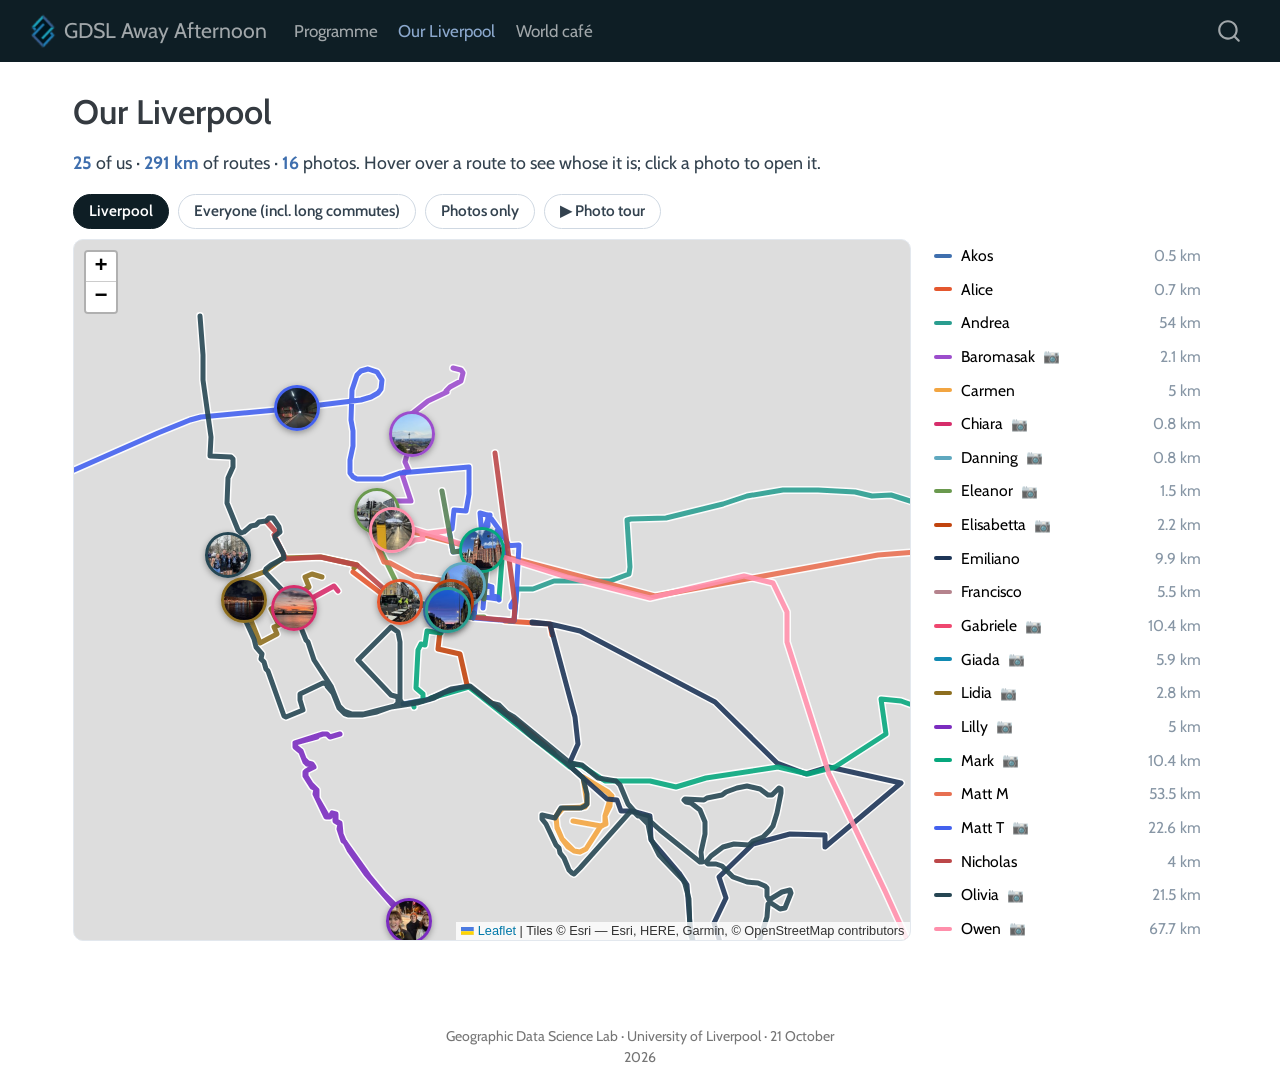
==== commit 984de003: "Add Carmen's route Co-Authored-By: Claude Opus 5.5 <noreply@anthropic.com> Claude-Session: https://c" ====
--- a/docs/map.html
+++ b/docs/map.html
@@ -139,9 +139,9 @@
 
 
 <div class="stats">
-<b>24</b> of us · <b>286 km</b> of routes · <b>16</b> photos. Hover over a route to see whose it is; click a photo to open it.
+<b>25</b> of us · <b>291 km</b> of routes · <b>16</b> photos. Hover over a route to see whose it is; click a photo to open it.
 </div>
-<script>window.GDSL_ROUTES = {"type": "FeatureCollection", "name": "routes", "crs": {"type": "name", "properties": {"name": "urn:ogc:def:crs:OGC:1.3:CRS84"}}, "features": [{"type": "Feature", "properties": {"name": "Akos", "km": 0.5}, "geometry": {"type": "LineString", "coordinates": [[-2.975795988176638, 53.39470599703867], [-2.973825988175177, 53.39489999703875], [-2.972464988174135, 53.395117997038895], [-2.970250988172362, 53.39565099703929], [-2.967914988170556, 53.39606199703957]]}}, {"type": "Feature", "properties": {"name": "Alice", "km": 0.7}, "geometry": {"type": "LineString", "coordinates": [[-2.957659645849502, 53.399763502144225], [-2.957881899407811, 53.40039767056755], [-2.957914963536315, 53.40051595123371], [-2.962246364402433, 53.40072294160893], [-2.96335468186614, 53.40077310538899]]}}, {"type": "Feature", "properties": {"name": "Andrea", "km": 54.0}, "geometry": {"type": "LineString", "coordinates": [[-2.284964991192685, 53.441135080167044], [-2.285014987688095, 53.44113799704805], [-2.285864987688633, 53.44118399704812], [-2.286066987688755, 53.441205997048144], [-2.286395987688944, 53.44126899704822], [-2.286734987689115, 53.44138699704833], [-2.2869449876892, 53.44150299704846], [-2.288091987689617, 53.44226299704921], [-2.288106987689586, 53.44235799704929], [-2.288313987689717, 53.44236599704931], [-2.288691987689897, 53.442524997049475], [-2.28887498768999, 53.44258399704954], [-2.28952498769033, 53.442778997049736], [-2.289619987690378, 53.442810997049776], [-2.28988198769051, 53.44290199704989], [-2.290900987690991, 53.44332999705032], [-2.292232987691599, 53.443933997050934], [-2.293275987692064, 53.44443599705145], [-2.293381987692112, 53.44448099705148], [-2.293592987692224, 53.44454199705155], [-2.294070987692497, 53.444635997051655], [-2.294586987692806, 53.44470499705174], [-2.295302987693251, 53.444758997051835], [-2.296307987693898, 53.44479499705191], [-2.296436987693979, 53.44480099705192], [-2.296906987694283, 53.44481299705196], [-2.296979987694332, 53.44481299705197], [-2.297346987694568, 53.444823997052], [-2.297712987694804, 53.444831997051985], [-2.298794987695504, 53.444859997052106], [-2.299227987695784, 53.44486899705211], [-2.299473987695935, 53.44489399705214], [-2.300453987696509, 53.44505699705235], [-2.302167987697523, 53.44531199705266], [-2.302472987697701, 53.445361997052714], [-2.302747987697885, 53.44535399705273], [-2.302888987697969, 53.445371997052725], [-2.304190987698756, 53.44553399705295], [-2.30446398769892, 53.44556899705301], [-2.304812987699126, 53.445622997053064], [-2.304918987699188, 53.44563899705309], [-2.305433987699494, 53.44571399705321], [-2.305488987699527, 53.44572299705321], [-2.305544987699559, 53.445731997053215], [-2.305751987699696, 53.44573199705321], [-2.306624987700215, 53.44585699705337], [-2.306806987700341, 53.445843997053366], [-2.307075987700541, 53.44579099705334], [-2.307693987701156, 53.44531899705294], [-2.308797987702304, 53.44436699705212], [-2.309114987702634, 53.44409099705188], [-2.309703987703255, 53.443563997051456], [-2.310986987704604, 53.442423997050454], [-2.311493987705127, 53.44199199705009], [-2.311671987705322, 53.441816997049926], [-2.311968987705642, 53.44153499704969], [-2.312138987705855, 53.441307997049506], [-2.312271987706044, 53.441075997049296], [-2.312497987706474, 53.44044199704873], [-2.312641987706725, 53.44008499704841], [-2.312765987706913, 53.4398489970482], [-2.313027987707271, 53.43942799704783], [-2.313390987707706, 53.43898099704746], [-2.313461987707791, 53.43889799704736], [-2.31367598770804, 53.438655997047164], [-2.314339987708798, 53.43792499704654], [-2.314522987709017, 53.43770299704633], [-2.314929987709522, 53.43716699704585], [-2.31509398770975, 53.436895997045625], [-2.315216987709873, 53.436798997045535], [-2.315383987710022, 53.43671099704548], [-2.315614987710187, 53.43668299704547], [-2.315707987710248, 53.43668299704546], [-2.315832987710318, 53.436709997045476], [-2.31587798771034, 53.43672799704553], [-2.316164987710468, 53.436864997045646], [-2.316311987710531, 53.43694199704573], [-2.317376987711015, 53.437432997046216], [-2.317760987711201, 53.43758799704639], [-2.318903987711784, 53.43797099704679], [-2.319570987712139, 53.438159997046995], [-2.320357987712573, 53.43835599704722], [-2.321162987713023, 53.43853699704742], [-2.322324987713688, 53.43876599704769], [-2.32373098771453, 53.43895699704793], [-2.32539798771556, 53.43910999704815], [-2.327099987716649, 53.439189997048295], [-2.329722987718354, 53.43924399704847], [-2.330793987719006, 53.439365997048625], [-2.331709987719547, 53.4395099970488], [-2.332488987719979, 53.439694997048996], [-2.333425987720481, 53.4399569970493], [-2.334409987720962, 53.44033999704971], [-2.335139987721307, 53.44065199705002], [-2.335782987721601, 53.44094799705031], [-2.336437987721882, 53.441290997050665], [-2.336941987722082, 53.44159199705096], [-2.337323987722214, 53.441859997051225], [-2.337775987722367, 53.44219199705155], [-2.338393987722526, 53.442757997052084], [-2.338813987722608, 53.44320299705251], [-2.339228987722644, 53.44373799705303], [-2.33958298772262, 53.44432499705356], [-2.339800987722558, 53.44479299705401], [-2.339937987722483, 53.44516999705436], [-2.340038987722388, 53.44553299705468], [-2.340117987722247, 53.445973997055106], [-2.340157987722006, 53.44658199705565], [-2.340153987721924, 53.446761997055816], [-2.340111987721694, 53.447222997056244], [-2.339801987720755, 53.44888699705773], [-2.339739987720562, 53.449229997058055], [-2.339626987720209, 53.449864997058626], [-2.339622987720036, 53.45024999705898], [-2.339638987719883, 53.45062399705931], [-2.339708987719719, 53.45110099705974], [-2.33974098771943, 53.45180299706039], [-2.339732987719291, 53.45210899706068], [-2.339654987718993, 53.45266799706119], [-2.339531987718679, 53.45319599706165], [-2.339186987718015, 53.454185997062545], [-2.338812987717208, 53.45545799706368], [-2.338735987716916, 53.45600499706418], [-2.338724987716796, 53.45625899706441], [-2.338754987716675, 53.45657899706471], [-2.338819987716577, 53.45689999706499], [-2.338986987716471, 53.45739499706545], [-2.339194987716426, 53.457806997065845], [-2.339288987716403, 53.45800199706603], [-2.339468987716412, 53.45824899706628], [-2.339737987716451, 53.45856499706656], [-2.339988987716498, 53.45883699706683], [-2.340276987716568, 53.45910799706708], [-2.34092498771677, 53.4596229970676], [-2.341285987716903, 53.45986199706781], [-2.341663987717055, 53.460085997068035], [-2.342179987717277, 53.460354997068315], [-2.342626987717482, 53.46056099706855], [-2.343565987717949, 53.46091199706888], [-2.344904987718655, 53.461316997069304], [-2.351288987722175, 53.462915997071086], [-2.356039987724796, 53.4641089970724], [-2.356617987725116, 53.46425199707257], [-2.35733198772551, 53.46442899707276], [-2.358037987725899, 53.46460999707297], [-2.359551987726734, 53.464990997073386], [-2.361550987727852, 53.4654619970739], [-2.362521987728398, 53.46568199707414], [-2.363597987728994, 53.46595099707446], [-2.365018987729722, 53.46643599707497], [-2.365858987730114, 53.46680899707535], [-2.36654098773039, 53.46720999707575], [-2.367316987730687, 53.467705997076244], [-2.367846987730863, 53.46810299707662], [-2.369899987731441, 53.46989199707836], [-2.370776987731671, 53.47069299707914], [-2.37103398773172, 53.470967997079384], [-2.371294987731749, 53.471297997079716], [-2.37162498773176, 53.471770997080164], [-2.371938987731731, 53.47231199708069], [-2.372151987731683, 53.47274099708106], [-2.37225998773162, 53.473051997081356], [-2.372473987731436, 53.47379399708205], [-2.372732987731282, 53.47453799708276], [-2.373094987731174, 53.4753319970835], [-2.373375987731166, 53.475772997083915], [-2.373566987731159, 53.4760779970842], [-2.373919987731159, 53.476613997084684], [-2.37409598773116, 53.47687999708494], [-2.374678987731146, 53.477793997085826], [-2.375022987731099, 53.4784229970864], [-2.375451987730973, 53.47935699708727], [-2.375550987730922, 53.47962599708752], [-2.375751987730789, 53.480230997088086], [-2.37591298773062, 53.48086199708869], [-2.376076987730273, 53.48189999708965], [-2.376107987730118, 53.48230299709001], [-2.376066987729443, 53.48378199709134], [-2.376134987729378, 53.484033997091586], [-2.37621098772922, 53.48450999709202], [-2.376372987729203, 53.48479399709229], [-2.376704987729293, 53.485088997092554], [-2.376893987729373, 53.48519499709269], [-2.377257987729553, 53.48533599709283], [-2.377470987729666, 53.485401997092886], [-2.377902987729915, 53.485486997093005], [-2.378395987730224, 53.48552799709305], [-2.379588987730993, 53.485585997093175], [-2.380417987731541, 53.485588997093195], [-2.381350987732174, 53.485561997093235], [-2.381901987732558, 53.48552099709322], [-2.382122987732718, 53.4854899970932], [-2.382654987733118, 53.48538399709315], [-2.383170987733525, 53.485236997093025], [-2.386531987736223, 53.48417699709224], [-2.387270987736796, 53.48398999709212], [-2.3877759877372, 53.48383399709196], [-2.38988298773893, 53.4830839970914], [-2.391343987740169, 53.48247399709092], [-2.392103987740842, 53.48208699709059], [-2.392883987741541, 53.481675997090264], [-2.393596987742193, 53.48126799708992], [-2.394987987743517, 53.48036099708915], [-2.396010987744572, 53.479504997088405], [-2.397127987745783, 53.4784329970875], [-2.397766987746511, 53.47774099708688], [-2.398219987747053, 53.47719299708642], [-2.398596987747526, 53.47668099708598], [-2.399782987749176, 53.47471799708425], [-2.400614987750266, 53.47348999708317], [-2.401133987750925, 53.472774997082524], [-2.402148987752168, 53.47147799708141], [-2.40283698775298, 53.470665997080694], [-2.403704987753969, 53.46972899707988], [-2.405224987755661, 53.46817199707852], [-2.406551987757058, 53.466997997077506], [-2.408136987758702, 53.465652997076376], [-2.410405987760943, 53.46398099707496], [-2.413235987763704, 53.46197799707328], [-2.420825987771082, 53.456666997068794], [-2.425521987775663, 53.45334999706599], [-2.427521987777595, 53.45197899706485], [-2.429664987779633, 53.450581997063665], [-2.433211987782886, 53.44854999706196], [-2.434416987783959, 53.447934997061466], [-2.43610998778543, 53.447149997060826], [-2.438337987787338, 53.446183997060075], [-2.43999498778873, 53.44552499705955], [-2.442479987790783, 53.44462499705884], [-2.444853987792698, 53.44386499705827], [-2.447231987794586, 53.44317899705775], [-2.449712987796518, 53.44254599705729], [-2.451073987797561, 53.44223599705707], [-2.452449987798608, 53.441944997056865], [-2.454672987800283, 53.44150999705659], [-2.463437987806854, 53.4398699970555], [-2.4699079878117, 53.43867699705474], [-2.470452987812109, 53.438575997054656], [-2.471613987812981, 53.43835099705453], [-2.472473987813621, 53.43820599705444], [-2.476673987816768, 53.43743199705393], [-2.4795329878189, 53.436929997053625], [-2.481883987820624, 53.4365819970534], [-2.484239987822344, 53.4362569970532], [-2.487005987824332, 53.435944997053085], [-2.489240987825913, 53.43575099705298], [-2.492528987828234, 53.43547999705291], [-2.508410987839403, 53.434288997052604], [-2.519139987846954, 53.43348899705239], [-2.525720987851591, 53.432989997052246], [-2.526950987852472, 53.432866997052194], [-2.528176987853362, 53.4327159970521], [-2.529679987854463, 53.43250499705199], [-2.531000987855449, 53.432281997051845], [-2.532445987856547, 53.431990997051635], [-2.533842987857622, 53.43167799705142], [-2.536794987859945, 53.43090399705086], [-2.53759898786057, 53.430708997050715], [-2.539750987862275, 53.430116997050284], [-2.547413987868336, 53.42803699704876], [-2.548621987869297, 53.427696997048514], [-2.549399987869906, 53.42750299704837], [-2.550491987870759, 53.427229997048165], [-2.552072987871997, 53.42682999704788], [-2.553844987873361, 53.42643799704761], [-2.555418987874563, 53.42610999704738], [-2.556650987875503, 53.4258579970472], [-2.557504987876152, 53.42568999704709], [-2.560029987878055, 53.425224997046776], [-2.561292987878998, 53.42501499704665], [-2.56320098788041, 53.42472599704649], [-2.565301987881958, 53.4244229970463], [-2.567364987883467, 53.42415199704618], [-2.570155987885481, 53.42384899704603], [-2.573671987887983, 53.4235499970459], [-2.577141987890426, 53.423313997045845], [-2.580508987892752, 53.423194997045925], [-2.589268987898817, 53.42285299704605], [-2.593331987901625, 53.422710997046075], [-2.602543987908013, 53.42234799704618], [-2.605349987909974, 53.42220399704622], [-2.606118987910516, 53.42215299704618], [-2.607531987911528, 53.42202799704615], [-2.608669987912339, 53.42193299704612], [-2.610615987913742, 53.421736997046025], [-2.613454987915815, 53.42139099704584], [-2.61548098791731, 53.42110399704568], [-2.617472987918798, 53.420787997045494], [-2.619896987920624, 53.42035999704522], [-2.621182987921602, 53.42011399704505], [-2.621462987921819, 53.42005399704503], [-2.622419987922554, 53.419849997044864], [-2.627293987926343, 53.418729997044075], [-2.629829987928307, 53.41816599704368], [-2.633426987931059, 53.417441997043184], [-2.637704987934293, 53.4166779970427], [-2.638739987935056, 53.41653299704263], [-2.640446987936332, 53.41626199704246], [-2.642582987937912, 53.415962997042286], [-2.645528987940078, 53.41557799704207], [-2.647995987941875, 53.41529499704193], [-2.650942987944005, 53.4150019970418], [-2.653875987946109, 53.414745997041706], [-2.671137987958395, 53.41348299704136], [-2.674932987961088, 53.41323199704132], [-2.67793898796321, 53.4130539970413], [-2.681422987965659, 53.41287999704132], [-2.684792987968042, 53.412677997041285], [-2.686835987969499, 53.41252799704126], [-2.690288987971983, 53.41222699704113], [-2.694500987975054, 53.41176699704092], [-2.697465987977244, 53.4113789970407], [-2.700575987979561, 53.410923997040435], [-2.703201987981539, 53.41049699704018], [-2.70501198798291, 53.41018099703995], [-2.707770987985015, 53.40966299703962], [-2.708564987985626, 53.40950699703953], [-2.710203987986888, 53.4091739970393], [-2.711875987988166, 53.408856997039074], [-2.713714987989566, 53.40852399703888], [-2.71570798799107, 53.40818899703866], [-2.715914987991227, 53.40815499703863], [-2.71872998799335, 53.40769399703835], [-2.722642987996269, 53.40712499703802], [-2.729681988001477, 53.406207997037505], [-2.732438988003513, 53.4058569970373], [-2.735570988005859, 53.40538799703703], [-2.739171988008599, 53.404747997036615], [-2.741640988010504, 53.40424799703628], [-2.743714988012125, 53.40377899703593], [-2.74747698801509, 53.40287599703528], [-2.749736988016896, 53.40227599703486], [-2.752633988019149, 53.40164899703439], [-2.754890988020876, 53.40123199703416], [-2.756791988022302, 53.40094699703396], [-2.758266988023392, 53.40076099703384], [-2.760682988025154, 53.40051899703376], [-2.763111988026905, 53.40032199703369], [-2.765856988028834, 53.40021699703373], [-2.767995988030306, 53.4002029970338], [-2.769861988031575, 53.400233997033915], [-2.771492988032668, 53.400297997034066], [-2.773122988033743, 53.400400997034254], [-2.779720988038055, 53.40091899703502], [-2.78442798804112, 53.40132099703562], [-2.786556988042539, 53.40142599703583], [-2.787216988042984, 53.40144399703588], [-2.788836988044086, 53.40147599703598], [-2.790347988045134, 53.40145399703603], [-2.79210198804637, 53.401383997036035], [-2.793935988047683, 53.40126399703602], [-2.795138988048561, 53.401148997035975], [-2.79718898805009, 53.400871997035814], [-2.798794988051297, 53.40063599703567], [-2.800303988052437, 53.40039899703553], [-2.801383988053271, 53.400183997035384], [-2.802951988054503, 53.39982799703513], [-2.804410988055666, 53.399457997034865], [-2.805810988056804, 53.399052997034566], [-2.808969988059395, 53.398075997033835], [-2.810716988060827, 53.3975409970334], [-2.811818988061731, 53.39720099703313], [-2.812816988062534, 53.39693499703293], [-2.813904988063393, 53.39667499703278], [-2.814992988064235, 53.396460997032605], [-2.816041988065025, 53.39630199703251], [-2.817301988065951, 53.39616799703246], [-2.817962988066432, 53.39611299703243], [-2.819214988067321, 53.39604899703243], [-2.820555988068242, 53.3960589970325], [-2.822218988069348, 53.39615399703266], [-2.8235629880702, 53.39632999703289], [-2.824982988071091, 53.39653799703316], [-2.826318988071887, 53.39683799703351], [-2.827632988072634, 53.39720699703389], [-2.828842988073296, 53.39761599703434], [-2.830000988073892, 53.39809699703483], [-2.831537988074666, 53.39876799703551], [-2.832747988075311, 53.399217997036], [-2.833949988075975, 53.39960699703641], [-2.835182988076681, 53.399948997036795], [-2.836020988077176, 53.400145997037], [-2.83667198807757, 53.400277997037165], [-2.837236988077914, 53.400384997037285], [-2.838335988078601, 53.40055899703749], [-2.839432988079303, 53.400687997037686], [-2.840288988079861, 53.40076799703778], [-2.841654988080771, 53.40084899703793], [-2.845352988083282, 53.4009599970382], [-2.847089988084432, 53.40107899703839], [-2.848133988085109, 53.401179997038525], [-2.849289988085848, 53.401323997038745], [-2.850458988086584, 53.40149799703896], [-2.851311988087113, 53.401638997039115], [-2.852158988087629, 53.401802997039304], [-2.853845988088638, 53.402178997039734], [-2.854889988089248, 53.402443997040045], [-2.856876988090371, 53.40303699704066], [-2.857893988090927, 53.40338599704104], [-2.859244988091644, 53.403902997041584], [-2.860900988092498, 53.40459099704231], [-2.861972988093004, 53.405143997042856], [-2.863398988093657, 53.40593399704366], [-2.86417698809403, 53.406328997044064], [-2.865114988094502, 53.40674499704449], [-2.866054988095002, 53.40709799704486], [-2.867022988095544, 53.40740699704518], [-2.867854988096026, 53.40763099704544], [-2.868821988096605, 53.40784699704569], [-2.869647988097112, 53.40799999704585], [-2.870506988097653, 53.408124997046], [-2.871296988098166, 53.40821199704615], [-2.87212098809871, 53.40827599704624], [-2.872987988099295, 53.4083119970463], [-2.873848988099892, 53.40830899704634], [-2.874623988100448, 53.40826499704633], [-2.875658988101206, 53.40816999704629], [-2.881008988105193, 53.40752499704596], [-2.884330988107668, 53.40712299704576], [-2.886165988109037, 53.406896997045635], [-2.888012988110432, 53.406630997045475], [-2.888969988111152, 53.40649999704541], [-2.890139988112024, 53.406358997045324], [-2.891172988112785, 53.406255997045285], [-2.89553098811594, 53.40595399704521], [-2.895790988116128, 53.40593699704521], [-2.896181988116406, 53.405920997045214], [-2.896570988116666, 53.40594299704524], [-2.896980988116919, 53.40602299704534], [-2.897297988117096, 53.406125997045464], [-2.897680988117296, 53.40627799704561], [-2.897893988117413, 53.4063559970457], [-2.898263988117645, 53.40641799704577], [-2.898703988117938, 53.40644499704581], [-2.899526988118459, 53.40656299704597], [-2.900409988119045, 53.406632997046074], [-2.900648988119191, 53.406675997046115], [-2.900990988119382, 53.40678999704625], [-2.901353988119558, 53.40696499704642], [-2.901534988119629, 53.40709599704656], [-2.901661988119659, 53.407236997046695], [-2.90166898811965, 53.40726899704671], [-2.901812988119759, 53.40724399704669], [-2.90197598811987, 53.40725099704672], [-2.902059988119909, 53.40729899704678], [-2.90240198812005, 53.407526997046986], [-2.902667988120181, 53.40765199704712], [-2.902817988120263, 53.407706997047185], [-2.903069988120413, 53.40776599704723], [-2.903234988120522, 53.407781997047266], [-2.903549988120744, 53.40777799704728], [-2.903904988121008, 53.40773099704724], [-2.904601988121535, 53.40763299704718], [-2.905659988122319, 53.40751499704712], [-2.905960988122535, 53.40749999704714], [-2.908356988124186, 53.40753699704729], [-2.908595988124345, 53.4075549970473], [-2.908997988124602, 53.407609997047395], [-2.909422988124854, 53.407712997047504], [-2.909697988125003, 53.40781399704762], [-2.910385988125356, 53.408112997047915], [-2.911253988125781, 53.40853299704833], [-2.911752988126057, 53.408701997048524], [-2.912724988126631, 53.40894499704879], [-2.913928988127319, 53.40930199704918], [-2.914137988127433, 53.40937699704927], [-2.914264988127504, 53.40941199704929], [-2.914669988127746, 53.40950999704942], [-2.915846988128467, 53.40974299704968], [-2.916491988128875, 53.40984099704979], [-2.916907988129176, 53.4098139970498], [-2.917542988129638, 53.409765997049774], [-2.917758988129791, 53.40975999704979], [-2.918273988130151, 53.40975599704981], [-2.918767988130488, 53.40977499704984], [-2.9193939881309, 53.40982999704992], [-2.920300988131472, 53.409969997050105], [-2.920936988131882, 53.41004799705021], [-2.922506988132946, 53.41012099705033], [-2.923304988133494, 53.41013899705042], [-2.923699988133765, 53.410145997050435], [-2.925418988134934, 53.41021399705059], [-2.927086988136084, 53.41024399705069], [-2.927192988136158, 53.4102429970507], [-2.927762988136558, 53.410240997050714], [-2.928185988136853, 53.410236997050724], [-2.929619988137866, 53.41020599705077], [-2.929981988138127, 53.41018399705077], [-2.931027988138886, 53.41011399705074], [-2.933961988141079, 53.40976599705056], [-2.935396988142174, 53.409540997050435], [-2.936006988142648, 53.40942599705036], [-2.93612498814274, 53.40940199705034], [-2.93648998814303, 53.40931899705028], [-2.936890988143341, 53.409244997050244], [-2.939468988145291, 53.408882997050014], [-2.941756988147033, 53.408536997049815], [-2.942916988147925, 53.408341997049696], [-2.943539988148394, 53.40826399704964], [-2.943840988148614, 53.40823599704963], [-2.944618988149184, 53.40817099704961], [-2.945247988149621, 53.40817799704965], [-2.946468988150463, 53.40820099704971], [-2.947211988150994, 53.40817099704974], [-2.948046988151596, 53.40812599704976], [-2.948566988151987, 53.408061997049685], [-2.94851998815202, 53.407904997049556], [-2.94848398815215, 53.407537997049225], [-2.948433988152462, 53.40671499704845], [-2.948414988152569, 53.4064309970482], [-2.948402988152593, 53.406347997048115], [-2.948389988152702, 53.40607199704786], [-2.948374988152756, 53.40591599704772], [-2.948341988152865, 53.40560499704743], [-2.948330988152902, 53.40550099704731], [-2.948295988152978, 53.40526199704709], [-2.948240988153195, 53.40465499704654], [-2.948207988153314, 53.40431699704622], [-2.948300988153455, 53.404135997046055], [-2.948717988153786, 53.40404299704599], [-2.949715988154582, 53.40380399704581], [-2.950101988154891, 53.40370899704575], [-2.9506469881553, 53.40364399704572], [-2.951013988155567, 53.403620997045735], [-2.952040988156277, 53.40363599704576], [-2.95285098815683, 53.40366499704585], [-2.954282988157837, 53.4036509970459], [-2.95592898815899, 53.40363999704595], [-2.956748988159569, 53.403624997046], [-2.957460988160072, 53.403610997046], [-2.957809988160336, 53.40356099704597], [-2.958617988160973, 53.40339499704587], [-2.959963988162038, 53.40309699704569], [-2.960344988162333, 53.40302799704561], [-2.961023988162795, 53.40305799704567], [-2.961191988162911, 53.40306099704568], [-2.961958988163436, 53.403085997045736], [-2.962301988164666, 53.4007349970436], [-2.962926982530708, 53.400760962221824]]}}, {"type": "Feature", "properties": {"name": "Baromasak", "km": 2.1}, "geometry": {"type": "LineString", "coordinates": [[-2.978502685832577, 53.4092952869507], [-2.978477988172357, 53.409347997052336], [-2.978307988172239, 53.409346997052296], [-2.978268988172172, 53.409441997052404], [-2.976351988170856, 53.40937999705225], [-2.974955988169876, 53.4093899970522], [-2.974919988169833, 53.40942599705222], [-2.974770988169728, 53.40942799705221], [-2.974725988169713, 53.409394997052196], [-2.974657988169656, 53.40941599705222], [-2.975578988169696, 53.410851997053584], [-2.975498988169631, 53.41086999705358], [-2.975548988169634, 53.41094799705367], [-2.975636988169704, 53.410928997053645], [-2.975923988169716, 53.411378997054086], [-2.975647988169512, 53.41140399705409], [-2.975686988169486, 53.41152999705421], [-2.975031988169007, 53.41158199705423], [-2.975458988169018, 53.41226599705488], [-2.975408988168957, 53.41232599705494], [-2.97522698816866, 53.412729997055294], [-2.97513098816849, 53.41297699705551], [-2.975048988168274, 53.41334899705587], [-2.974898988167849, 53.41411699705657], [-2.974759988167731, 53.4141609970566], [-2.974696988167661, 53.41422499705665], [-2.974622988167591, 53.414268997056695], [-2.974600988167546, 53.41433699705675], [-2.974712988167494, 53.41464599705702], [-2.974817988167553, 53.41468399705708], [-2.97517598816745, 53.41552399705786], [-2.974130988166525, 53.415983997058234], [-2.972720988165242, 53.41668699705882], [-2.971920988164565, 53.416970997059046], [-2.971499988164231, 53.41706299705914], [-2.970468988163413, 53.41729299705929], [-2.97053198816341, 53.4174019970594], [-2.970061988162978, 53.41764899705959], [-2.96983598816279, 53.41772199705965], [-2.96916198816223, 53.4179309970598], [-2.96889598816201, 53.41801099705988], [-2.968747988161863, 53.41811099705997], [-2.96862898816172, 53.41825799706009], [-2.968516988161563, 53.418441997060256], [-2.968481988161425, 53.41871699706052], [-2.968663988161486, 53.41887199706068], [-2.968761988161563, 53.41884699706063], [-2.968874988161634, 53.41887199706067], [-2.968986988161682, 53.418938997060735], [-2.969210988161837, 53.41894699706075], [-2.969603988162085, 53.41900999706084], [-2.969734006581065, 53.41904920901367]]}}, {"type": "Feature", "properties": {"name": "Chiara", "km": 0.8}, "geometry": {"type": "LineString", "coordinates": [[-2.983624866976698, 53.402951867969534], [-2.984104988178851, 53.403269997046976], [-2.989028988182971, 53.40167099704574], [-2.988579671911575, 53.40099018337888]]}}, {"type": "Feature", "properties": {"name": "Danning", "km": 0.8}, "geometry": {"type": "LineString", "coordinates": [[-2.973398937378903, 53.40389857572742], [-2.969374988168453, 53.403487997046476], [-2.965832988166051, 53.40330699704611], [-2.965860187133494, 53.40300467572305]]}}, {"type": "Feature", "properties": {"name": "Eleanor", "km": 1.5}, "geometry": {"type": "LineString", "coordinates": [[-2.978913042699497, 53.40637699716474], [-2.978322988173805, 53.405641997048875], [-2.975541988173277, 53.402269997045636], [-2.970378988169931, 53.40163699704481], [-2.967393988168094, 53.40104799704413], [-2.965906411031683, 53.4010110444048]]}}, {"type": "Feature", "properties": {"name": "Elisabetta", "km": 2.2}, "geometry": {"type": "LineString", "coordinates": [[-2.967169372442547, 53.40131408056994], [-2.967193988167991, 53.400958997044036], [-2.968500988168793, 53.40122399704433], [-2.970213988169869, 53.401511997044686], [-2.970592988170075, 53.40165299704482], [-2.97085498817054, 53.40098199704423], [-2.971233988171206, 53.400030997043366], [-2.971429988171755, 53.399048997042456], [-2.971449988171916, 53.39870599704215], [-2.968781988170206, 53.39833199704168], [-2.967997988170604, 53.39608599703958], [-2.961720988167374, 53.393340997036724], [-2.957383920423797, 53.391181472067984]]}}, {"type": "Feature", "properties": {"name": "Emiliano", "km": 9.9}, "geometry": {"type": "LineString", "coordinates": [[-2.960094808947067, 53.40064715684546], [-2.957931988161689, 53.400554997043216], [-2.95485798816238, 53.393818997036846], [-2.954465988162946, 53.391825997034985], [-2.955506988164213, 53.390544997033864], [-2.955069988163994, 53.39034399703363], [-2.955203988164176, 53.39013399703347], [-2.951026988162234, 53.387826997031134], [-2.949767988161382, 53.38776299703101], [-2.949320988161397, 53.386987997030275], [-2.947967988160451, 53.386995997030226], [-2.9458159881591, 53.38663999702978], [-2.945705988159752, 53.38491199702818], [-2.94230098815841, 53.38246999702575], [-2.941264988158049, 53.38161599702494], [-2.940919988159013, 53.37876199702226], [-2.940327988159409, 53.37684799702049], [-2.938353988158594, 53.37552399701917], [-2.936577988157096, 53.376141997019666], [-2.938008988156949, 53.37884999702222], [-2.936528988155134, 53.380703997023886], [-2.937367988155075, 53.382233997025324], [-2.933222988151192, 53.38458899702731], [-2.928715988147742, 53.385323997027754], [-2.924574988144879, 53.385280997027536], [-2.924504988145194, 53.384417997026716], [-2.915272988136839, 53.38898699703051], [-2.924042988142451, 53.390145997031986], [-2.926844988144611, 53.38964999703164], [-2.930302988146689, 53.39043399703254], [-2.937845988150059, 53.394892997037026], [-2.954294988159375, 53.40002099704255], [-2.957941988161703, 53.40053599704321], [-2.960099705246674, 53.40063491910459]]}}, {"type": "Feature", "properties": {"name": "Francisco", "km": 5.5}, "geometry": {"type": "LineString", "coordinates": [[-2.912679897214612, 53.380641781852525], [-2.912644988138537, 53.380659997022704], [-2.91207798813802, 53.38094999702293], [-2.911657988137644, 53.3811499970231], [-2.911283988137303, 53.38133999702326], [-2.910858988136916, 53.38155499702343], [-2.910023988136158, 53.38197399702378], [-2.909363988135553, 53.38232099702407], [-2.908494988134767, 53.38275299702444], [-2.908293988134604, 53.382808997024476], [-2.908238988134562, 53.38281599702448], [-2.908176988134514, 53.38282499702449], [-2.908074988134459, 53.38279199702446], [-2.907844988134298, 53.382792997024445], [-2.90784398813434, 53.38269199702435], [-2.907836988134375, 53.38259699702425], [-2.90782098813446, 53.38237099702404], [-2.907757988134513, 53.38214299702383], [-2.907682988134577, 53.381869997023585], [-2.907504988134631, 53.38144999702319], [-2.907286988134633, 53.381086997022834], [-2.90720798813462, 53.38098899702274], [-2.907013988134567, 53.380794997022555], [-2.906900988134536, 53.38068099702245], [-2.906811988134514, 53.380590997022374], [-2.906505988134426, 53.38029499702209], [-2.905851988134259, 53.37961699702143], [-2.905143988134064, 53.378915997020734], [-2.904730988133931, 53.37855199702039], [-2.90399498813372, 53.37784899701969], [-2.903476988133564, 53.37736299701923], [-2.90339598813354, 53.37728899701916], [-2.902931988133397, 53.376863997018745], [-2.902571988133289, 53.376531997018404], [-2.902031988133123, 53.37603899701794], [-2.90163098813301, 53.37564899701755], [-2.901246988132887, 53.37530999701721], [-2.90054898813267, 53.37467699701662], [-2.900302988132603, 53.37443499701638], [-2.899629988132394, 53.373825997015786], [-2.899580988132383, 53.37377299701574], [-2.898649988132161, 53.37276999701477], [-2.897986988131993, 53.37208799701413], [-2.897563988131878, 53.3716609970137], [-2.897310988131829, 53.3713649970134], [-2.89695698813176, 53.37094799701302], [-2.896559988131652, 53.37055199701262], [-2.895937988131506, 53.36987999701197], [-2.89550498813139, 53.36944599701156], [-2.89473898813122, 53.368596997010734], [-2.893955988131024, 53.36777799700995], [-2.893418988130879, 53.36723799700941], [-2.893075988130774, 53.36692799700912], [-2.893024988130759, 53.36688199700909], [-2.892856988130727, 53.366685997008894], [-2.892774988130708, 53.366593997008806], [-2.892449988130635, 53.36623199700845], [-2.891461988130257, 53.36551199700774], [-2.891271988130216, 53.36529999700755], [-2.891008988130178, 53.364956997007205], [-2.890831988130166, 53.36469599700697], [-2.890779988130166, 53.36460999700687], [-2.890542988130143, 53.36427599700656], [-2.8902779881301, 53.36394799700625], [-2.889822988130056, 53.36330899700564], [-2.889792988130059, 53.363252997005596], [-2.88958198813008, 53.36286099700523], [-2.889422988130093, 53.36256699700495], [-2.889252988130175, 53.36209999700449], [-2.889225988130188, 53.3620189970044], [-2.889182988130266, 53.36177299700421], [-2.889169988130316, 53.36163099700407], [-2.88915698813037, 53.36148099700393], [-2.889156988130609, 53.3609229970034], [-2.889239988130836, 53.36052099700305], [-2.889284988130966, 53.36028999700284], [-2.889299988131009, 53.36021099700277], [-2.889443988131265, 53.35984499700242], [-2.889489988131343, 53.35973299700234], [-2.88970598813162, 53.35943499700207], [-2.88986998813181, 53.359257997001905], [-2.890097988132057, 53.35904699700173], [-2.890250988132224, 53.3589019970016], [-2.89032898813231, 53.35882599700154], [-2.89042298813241, 53.35874199700145], [-2.890580988132584, 53.358593997001336], [-2.89062698813263, 53.358561997001296], [-2.890882988132874, 53.35840499700118], [-2.890933988132922, 53.35837299700114], [-2.890970988132957, 53.35834999700112], [-2.891147988133128, 53.35823399700103], [-2.891370988133338, 53.35810399700091], [-2.89141398813338, 53.35807799700091], [-2.89177498813372, 53.35786599700074], [-2.892303988134218, 53.35755599700046], [-2.892331988134246, 53.35753899700043], [-2.892356988134269, 53.35752299700045], [-2.892390988134303, 53.35749999700041], [-2.892489988134398, 53.35743499700035], [-2.892502988134412, 53.35742299700034], [-2.892546988134461, 53.357379997000315], [-2.892632988134581, 53.357235997000174], [-2.892676988134676, 53.35708599700005], [-2.892678988134693, 53.357049997000026], [-2.892678988134694, 53.357045996999986], [-2.892677988134705, 53.35701999699997], [-2.892677988134715, 53.35699599699996], [-2.892667988134809, 53.356760996999746], [-2.892617988135299, 53.355522996998594], [-2.892615988135316, 53.35548199699858], [-2.892588988135582, 53.35480999699794], [-2.892534988135756, 53.354315996997485], [-2.892513988135788, 53.354203996997384], [-2.892442988135846, 53.353950996997135], [-2.892395988135883, 53.35378599699699], [-2.892393988135896, 53.35375699699696], [-2.892391988135916, 53.35370599699693], [-2.892393988135964, 53.3535939969968], [-2.891943988135716, 53.353442996996655], [-2.891600988135535, 53.353311996996524], [-2.891453988135468, 53.35322899699643], [-2.891385988135445, 53.3531749969964], [-2.891279988135405, 53.353090996996286], [-2.89092498813521, 53.35297199699618], [-2.890639988135074, 53.35282999699602], [-2.890075988134804, 53.35254399699574], [-2.889626988134559, 53.3523919969956], [-2.889149988134292, 53.352237996995406], [-2.888612988133977, 53.35210599699528], [-2.888417988133863, 53.352057996995235], [-2.888336988133815, 53.352039996995224], [-2.888099988133674, 53.35198599699514], [-2.886847988132928, 53.3516999969948], [-2.886336988132624, 53.35158199699468], [-2.885722988132259, 53.35144199699454], [-2.885277988131995, 53.35133899699442], [-2.884734988131672, 53.35121499699427], [-2.884274988131395, 53.351113996994165], [-2.883816988131132, 53.350991996994026], [-2.883200988130813, 53.35073599699376], [-2.883036988130743, 53.35063299699367], [-2.882852988130665, 53.350517996993545], [-2.88159298813021, 53.349536996992576], [-2.881232988130069, 53.34927999699233], [-2.880988988129956, 53.3491529969922], [-2.880777988129857, 53.34904299699209], [-2.88028598812958, 53.34889199699192], [-2.880114988129481, 53.34885199699188], [-2.880185988129584, 53.34872099699177], [-2.880263988129686, 53.348608996991665], [-2.880343988129769, 53.34854399699161], [-2.880482988129916, 53.3484239969915], [-2.880506988129957, 53.34836499699146], [-2.880530988130003, 53.3483009969914], [-2.880573988130041, 53.34827699699139], [-2.880636988130088, 53.34826999699138], [-2.880723988130147, 53.348272996991376], [-2.880906988130259, 53.34830599699143], [-2.880955229200835, 53.34831619656418]]}}, {"type": "Feature", "properties": {"name": "Gabriele", "km": 10.4}, "geometry": {"type": "LineString", "coordinates": [[-3.170870874428466, 53.40190367346977], [-3.170684988311117, 53.401967997054705], [-3.170477988310938, 53.402047997054765], [-3.1697329883103, 53.402310997054975], [-3.168726988309424, 53.4026959970553], [-3.168671988309377, 53.40271799705531], [-3.16828598830905, 53.40284099705541], [-3.167925988308748, 53.40295299705549], [-3.167082988308044, 53.40320499705569], [-3.166256988307349, 53.40346199705587], [-3.165761988306927, 53.40363399705603], [-3.165168988306422, 53.40383199705617], [-3.164521988305871, 53.40405199705635], [-3.163667988305146, 53.40433499705657], [-3.163344988304871, 53.404441997056665], [-3.162311988303995, 53.40478499705692], [-3.16119798830305, 53.405154997057245], [-3.160407988302384, 53.40540599705739], [-3.159445988301568, 53.40572199705766], [-3.159437988301561, 53.40572699705765], [-3.158583988300835, 53.40601199705789], [-3.158187988300502, 53.40613999705798], [-3.157155988299623, 53.40648799705825], [-3.156212988298825, 53.406792997058496], [-3.155340988298093, 53.407065997058716], [-3.155323988298077, 53.4070719970587], [-3.155250988298019, 53.40708799705873], [-3.154837988297679, 53.40719999705881], [-3.154056988297067, 53.4073339970589], [-3.1538409882969, 53.40737099705892], [-3.153606988296737, 53.407360997058895], [-3.152879988296123, 53.40760199705911], [-3.152726988295993, 53.407649997059124], [-3.151235988294729, 53.40814299705953], [-3.149618988293357, 53.40867799705992], [-3.148648988292536, 53.408999997060185], [-3.147381988291464, 53.40941199706049], [-3.146698988290887, 53.40963099706067], [-3.146627988290827, 53.40965299706067], [-3.146492988290712, 53.40969599706073], [-3.145513988289885, 53.41001699706097], [-3.144597988289105, 53.41032699706124], [-3.143545988288219, 53.41066399706148], [-3.143069988287818, 53.41081499706161], [-3.142962988287723, 53.41086299706165], [-3.142450988287254, 53.41111999706187], [-3.141937988286737, 53.41148399706217], [-3.141138988286073, 53.41171399706236], [-3.139926988285103, 53.41198199706254], [-3.13893798828431, 53.412195997062675], [-3.13733998828305, 53.4124959970629], [-3.136287988282231, 53.41267299706299], [-3.134769988281052, 53.41291399706314], [-3.134742988281033, 53.41291899706316], [-3.133771988280284, 53.41306399706323], [-3.131823988278772, 53.41337399706344], [-3.129541988276994, 53.41375399706369], [-3.127672988275534, 53.41408099706389], [-3.126855988274884, 53.414246997064005], [-3.125498988273804, 53.41452599706419], [-3.12453898827303, 53.41475599706436], [-3.123001988271787, 53.41512499706465], [-3.122094988271048, 53.4153549970648], [-3.120800988269985, 53.41570299706506], [-3.119651988269036, 53.41602999706531], [-3.118959988268459, 53.41623299706547], [-3.118016988267671, 53.41652199706568], [-3.117144988266934, 53.416805997065914], [-3.115581988265618, 53.417308997066314], [-3.114611988264798, 53.41762999706657], [-3.1143789882646, 53.41770499706661], [-3.113838988264163, 53.41783899706672], [-3.113273988263692, 53.41800999706686], [-3.11249198826303, 53.41826799706703], [-3.110712988261524, 53.41885699706751], [-3.110047988260968, 53.41905999706767], [-3.109086988260152, 53.41938599706792], [-3.108682988259785, 53.419584997068085], [-3.107946988259158, 53.419835997068276], [-3.107424988258683, 53.42008799706848], [-3.107173988258487, 53.42013599706852], [-3.107020988258366, 53.420157997068536], [-3.106355988257797, 53.420397997068726], [-3.105888988257401, 53.42055399706886], [-3.105780988257317, 53.42056999706885], [-3.105663988257237, 53.420564997068844], [-3.105340988257057, 53.42045199706874], [-3.104963988256857, 53.42028599706854], [-3.104891988256855, 53.42016799706843], [-3.104820988256813, 53.42014699706841], [-3.104657988256712, 53.42011499706838], [-3.104388988256531, 53.42008799706833], [-3.104038988256289, 53.42007699706831], [-3.104011988256269, 53.4200769970683], [-3.103678988256034, 53.42007699706829], [-3.103418988255827, 53.420130997068334], [-3.1031589882556, 53.420232997068396], [-3.102870988255341, 53.42036599706853], [-3.102259988254898, 53.42038799706852], [-3.10190098825464, 53.420397997068505], [-3.101522988254325, 53.4205159970686], [-3.101334988254165, 53.42058099706864], [-3.100768988253677, 53.420788997068804], [-3.099807988252787, 53.42129199706925], [-3.09913398825218, 53.42160799706951], [-3.098451988251569, 53.42191799706976], [-3.097785988250998, 53.422153997069934], [-3.096824988250181, 53.422480997070195], [-3.095971988249444, 53.42280199707044], [-3.095845988249327, 53.422870997070504], [-3.095738988249212, 53.42296199707059], [-3.095711988249142, 53.4230859970707], [-3.09571998824911, 53.423175997070786], [-3.09589998824913, 53.42343399707102], [-3.095908988249114, 53.42349199707109], [-3.095862988249058, 53.423545997071145], [-3.095738988248932, 53.42363699707123], [-3.09560298824881, 53.42370099707128], [-3.095504988248715, 53.42375999707132], [-3.095270988248494, 53.42389399707143], [-3.094830988248082, 53.42413499707164], [-3.09455298824782, 53.424289997071774], [-3.093851988247181, 53.42463799707206], [-3.091003988244545, 53.426125997073285], [-3.090545988244124, 53.426360997073495], [-3.088434988242172, 53.427464997074416], [-3.087608988241422, 53.427859997074734], [-3.085424988239466, 53.42885099707555], [-3.08332398823761, 53.429738997076285], [-3.080556988235168, 53.43090599707722], [-3.080430988235059, 53.430953997077246], [-3.079182988233959, 53.43147299707767], [-3.078975988233779, 53.43155899707776], [-3.077951988232873, 53.4319919970781], [-3.07555398823075, 53.43301999707893], [-3.075390988230624, 53.43304699707897], [-3.075490988230648, 53.43315899707909], [-3.075471988230559, 53.433340997079235], [-3.075463988230359, 53.433806997079664], [-3.075490988230338, 53.43390299707978], [-3.075453988230256, 53.43404199707988], [-3.075381988230159, 53.43414899707998], [-3.075166988229953, 53.43427699708008], [-3.074771988229616, 53.434416997080184], [-3.07327998822834, 53.43494699708063], [-3.072777988227912, 53.435122997080775], [-3.072308988227507, 53.43530499708089], [-3.071177988226526, 53.43573799708125], [-3.070090988225592, 53.43613999708158], [-3.068545988224273, 53.43668099708197], [-3.067350988223261, 53.43708699708232], [-3.067008988222973, 53.437199997082395], [-3.065572988221763, 53.43766499708277], [-3.06540098822162, 53.4377189970828], [-3.064081988220519, 53.43812499708311], [-3.063146988219744, 53.438397997083314], [-3.062813988219469, 53.43849399708339], [-3.062653988219338, 53.43853699708342], [-3.06109898821806, 53.43897099708376], [-3.060542988217605, 53.43911499708386], [-3.059777988216984, 53.43931299708401], [-3.059544988216787, 53.439387997084054], [-3.058196988215693, 53.439729997084314], [-3.057649988215258, 53.439853997084406], [-3.057092988214824, 53.439949997084476], [-3.056750988214557, 53.440008997084504], [-3.056580988214422, 53.44004099708453], [-3.056471988214343, 53.44005099708454], [-3.056319988214221, 53.440083997084564], [-3.056139988214084, 53.440109997084576], [-3.055187988213367, 53.44021699708461], [-3.054469988212825, 53.440297997084635], [-3.053427988212044, 53.44040999708472], [-3.053221988211889, 53.440436997084745], [-3.052349988211222, 53.44055399708479], [-3.051810988210819, 53.44061299708484], [-3.050049988209492, 53.44081099708493], [-3.049123988208796, 53.440917997084995], [-3.045395988205982, 53.44135699708521], [-3.045441988206042, 53.44129299708515], [-3.045468988206071, 53.441270997085134], [-3.045504988206121, 53.44120699708507], [-3.045512988206143, 53.44116999708504], [-3.045449988206197, 53.44093499708482], [-3.045315988206214, 53.44066699708456], [-3.045242988206204, 53.44056499708446], [-3.045225988206198, 53.440548997084456], [-3.044919988206043, 53.44040499708431], [-3.044569988205865, 53.440243997084124], [-3.044596988205923, 53.440147997084054], [-3.044552988205892, 53.44014799708405], [-3.044452988205822, 53.44014299708403], [-3.044263988205684, 53.44015899708404], [-3.044139988205584, 53.44018599708406], [-3.044049988205517, 53.440195997084054], [-3.043940988205433, 53.44021199708408], [-3.043707988205249, 53.4402599970841], [-3.043527988205104, 53.440302997084146], [-3.043437988205033, 53.440318997084155], [-3.043303988204931, 53.44033999708416], [-3.04322198820487, 53.44034599708416], [-3.043141988204935, 53.44005699708389], [-3.043105988204956, 53.43994399708377], [-3.04304298820499, 53.4397569970836], [-3.042970988205041, 53.439510997083374], [-3.042944988205049, 53.43944699708331], [-3.0427459882049, 53.43947299708334], [-3.042458988204674, 53.43952699708335], [-3.042386988204619, 53.43953799708338], [-3.042372649080655, 53.43948558811392]]}}, {"type": "Feature", "properties": {"name": "Giada", "km": 5.9}, "geometry": {"type": "LineString", "coordinates": [[-2.845019127319148, 53.363627753292825], [-2.843814988097743, 53.36447999700456], [-2.842961988096401, 53.36624399700614], [-2.843075988095281, 53.369060997008724], [-2.85630498809892, 53.38198299702123], [-2.870167988103971, 53.39267699703176], [-2.879759988107745, 53.399455997038466], [-2.88480398811035, 53.40156499704066], [-2.88761798811158, 53.40326999704236], [-2.888691247118159, 53.40436315752486]]}}, {"type": "Feature", "properties": {"name": "Lidia", "km": 2.8}, "geometry": {"type": "LineString", "coordinates": [[-2.985546159975981, 53.40396426806994], [-2.986838988180406, 53.40412599704789], [-2.987590988181009, 53.40394399704775], [-2.987203988181062, 53.403171997047025], [-2.989523988183018, 53.40238499704644], [-2.991742988184885, 53.401640997045824], [-2.990848988184749, 53.40047299704471], [-2.991425988185219, 53.40031799704461], [-2.991036988185164, 53.39979799704408], [-2.993097988186881, 53.39914499704358], [-2.994394988186968, 53.40110399704546], [-2.995058988187026, 53.402073997046394], [-2.994849988186501, 53.40297599704723], [-2.995253988186463, 53.40374099704795], [-2.9926579881844, 53.404320997048366], [-2.990350988182368, 53.405310997049156], [-2.985737988179104, 53.405390997049025], [-2.98127398817624, 53.40476699704821], [-2.981643823616915, 53.4045742247142]]}}, {"type": "Feature", "properties": {"name": "Lilly", "km": 5.0}, "geometry": {"type": "LineString", "coordinates": [[-2.983358975157167, 53.39256793208934], [-2.983428988182882, 53.392554997037024], [-2.983680988183079, 53.39250699703701], [-2.983736988183106, 53.39253599703702], [-2.983761988183124, 53.39253499703704], [-2.983825988183165, 53.39254499703706], [-2.983995988183305, 53.39249299703702], [-2.984264988183527, 53.39241399703697], [-2.984589988183777, 53.39235999703692], [-2.984754988183894, 53.39235399703691], [-2.984772988183901, 53.39236699703695], [-2.984837988183898, 53.392482997037035], [-2.984978988183952, 53.39258799703716], [-2.985015988183976, 53.39259499703716], [-2.985052988184, 53.39259699703717], [-2.985127988184053, 53.39259799703716], [-2.98524898818414, 53.39259299703716], [-2.985452988184299, 53.39255599703714], [-2.985710988184493, 53.392519997037105], [-2.985875988184626, 53.39247899703708], [-2.985941988184684, 53.39245399703708], [-2.986163988184853, 53.39241999703704], [-2.986197988184879, 53.39241199703706], [-2.986291988184953, 53.39239799703704], [-2.986621988185199, 53.392361997037014], [-2.986832988185367, 53.392309997036975], [-2.987092988185572, 53.39225799703694], [-2.987411988185824, 53.392187997036885], [-2.987745988186077, 53.392143997036875], [-2.987777988186099, 53.392141997036866], [-2.988055988186302, 53.39211799703685], [-2.988301988186492, 53.39207899703683], [-2.98849398818664, 53.3920489970368], [-2.988651988186761, 53.392025997036804], [-2.988909988186981, 53.39192899703671], [-2.988909988187036, 53.39179999703661], [-2.988864988187056, 53.39167499703646], [-2.988853988187059, 53.39165099703647], [-2.988755988187023, 53.39157099703639], [-2.988731988187015, 53.39155299703637], [-2.988690988186993, 53.39153599703634], [-2.988501988186905, 53.39143099703624], [-2.988424988186876, 53.39137099703619], [-2.988183988186766, 53.391231997036044], [-2.988039988186731, 53.39107799703592], [-2.987935988186729, 53.39090999703574], [-2.987915988186733, 53.39086399703568], [-2.987831988186733, 53.390724997035555], [-2.987642988186674, 53.39055099703539], [-2.987410988186562, 53.39042999703527], [-2.987367988186538, 53.39041499703525], [-2.987033988186315, 53.390391997035216], [-2.986802988186178, 53.39033299703515], [-2.98676598818621, 53.39019499703503], [-2.986751988186237, 53.390103997034934], [-2.986772988186258, 53.39009299703493], [-2.986982988186419, 53.39005599703489], [-2.98722698818659, 53.390053997034904], [-2.987335988186679, 53.3900279970349], [-2.987399988186737, 53.389995997034866], [-2.987537988186848, 53.38995899703483], [-2.987699988187007, 53.38985299703475], [-2.987694988187064, 53.38970599703458], [-2.987625988187078, 53.38956299703448], [-2.987586988187102, 53.38943999703436], [-2.987571988187101, 53.389415997034334], [-2.987395988187032, 53.389285997034186], [-2.987318988186988, 53.389261997034176], [-2.987169988186926, 53.38916099703408], [-2.987088988186933, 53.38901099703394], [-2.986950988186901, 53.38885699703379], [-2.986895988186882, 53.38881399703375], [-2.986742988186808, 53.38873199703365], [-2.986532988186706, 53.38862799703355], [-2.986338988186598, 53.38856299703349], [-2.986326988186597, 53.388542997033454], [-2.986329988186627, 53.38847699703339], [-2.986313988186645, 53.388409997033364], [-2.986338988186678, 53.388369997033315], [-2.986385988186786, 53.38819299703315], [-2.986292988186783, 53.388043997033], [-2.986194988186766, 53.38792399703289], [-2.986082988186762, 53.387745997032724], [-2.98606798818676, 53.3877239970327], [-2.985881988186703, 53.387550997032555], [-2.985862988186701, 53.38752499703251], [-2.985768988186685, 53.38740599703238], [-2.985705988186696, 53.38727399703225], [-2.985687988186692, 53.38725399703225], [-2.985613988186663, 53.387199997032205], [-2.985548988186643, 53.38713899703215], [-2.985515988186637, 53.38709799703209], [-2.985446988186632, 53.38699699703201], [-2.985410988186624, 53.386954997031964], [-2.985388988186618, 53.386932997031934], [-2.985323988186612, 53.386838997031866], [-2.985222988186595, 53.38671299703174], [-2.985103988186565, 53.38658399703159], [-2.984942988186481, 53.38651699703153], [-2.984856988186428, 53.386501997031516], [-2.984642988186261, 53.38653899703153], [-2.984485988186102, 53.38665699703166], [-2.984411988185978, 53.386831997031805], [-2.984395988185958, 53.38684899703182], [-2.984324988185907, 53.38685299703181], [-2.984218988185838, 53.386836997031786], [-2.98414298818579, 53.38682599703176], [-2.984103988185767, 53.38681999703178], [-2.98400498818571, 53.38678999703175], [-2.983988988185709, 53.386761997031705], [-2.983985988185719, 53.3867359970317], [-2.983985988185729, 53.38671399703167], [-2.984002988185768, 53.38665099703162], [-2.984004988185776, 53.386629997031605], [-2.984031988185831, 53.38654599703153], [-2.984059988185905, 53.386414997031395], [-2.984022988185943, 53.386265997031266], [-2.983845988185861, 53.386168997031184], [-2.983547988185667, 53.386132997031105], [-2.983445988185605, 53.386112997031105], [-2.983426988185595, 53.38610299703108], [-2.983405988185601, 53.386048997031025], [-2.983465988185701, 53.38591499703091], [-2.983462988185779, 53.38572199703071], [-2.983456988185787, 53.3856969970307], [-2.983368988185804, 53.38550599703051], [-2.983240988185781, 53.38534999703037], [-2.98322398818585, 53.38515899703021], [-2.983230988185865, 53.38513399703018], [-2.983163988185873, 53.38500499703006], [-2.982978988185812, 53.38483799702991], [-2.982815988185745, 53.3847279970298], [-2.982679988185709, 53.384585997029625], [-2.982529988185659, 53.384460997029535], [-2.982506988185647, 53.384442997029495], [-2.982358988185595, 53.38432599702938], [-2.982252988185575, 53.38419799702926], [-2.982088988185525, 53.38404399702912], [-2.98192598818547, 53.383904997028964], [-2.981758988185419, 53.38374599702881], [-2.981735988185411, 53.383726997028816], [-2.981572988185365, 53.38356599702865], [-2.981527988185349, 53.38352699702861], [-2.981339988185284, 53.38337299702847], [-2.981144988185207, 53.3832279970283], [-2.980974988185153, 53.38307799702816], [-2.980798988185083, 53.382949997028035], [-2.980633988185035, 53.38278999702789], [-2.980589988185021, 53.382751997027846], [-2.980376988184934, 53.382603997027715], [-2.980195988184873, 53.38244899702755], [-2.980172988184863, 53.38243399702754], [-2.979982988184803, 53.38226099702737], [-2.979971988184801, 53.38224299702734], [-2.979930988184787, 53.38221299702735], [-2.979765988184725, 53.382087997027206], [-2.979543988184633, 53.38193499702704], [-2.979320988184528, 53.38181499702693], [-2.979094988184421, 53.38169399702682], [-2.978999988184377, 53.38164099702675], [-2.97883798818432, 53.38150699702661], [-2.97864998818425, 53.38136299702648], [-2.978492988184207, 53.38120099702634], [-2.978327988184149, 53.38106599702618], [-2.978155988184079, 53.380942997026054], [-2.977932988183982, 53.380804997025926], [-2.977731988183897, 53.3806749970258], [-2.977559988183827, 53.38055499702567], [-2.977347988183739, 53.38040899702555], [-2.977131988183638, 53.38029299702542], [-2.976951988183562, 53.38017499702531], [-2.976725988183459, 53.38004599702518], [-2.97653898818338, 53.37991899702506], [-2.976307988183283, 53.3797709970249], [-2.976144988183207, 53.37967499702479], [-2.975954988183122, 53.37956199702467], [-2.975742988183022, 53.37945099702458], [-2.975505988182917, 53.37930999702444], [-2.975466988182896, 53.37929299702442], [-2.975277988182815, 53.37916999702429], [-2.975072988182713, 53.379070997024186], [-2.974825988182599, 53.37893299702405], [-2.974542988182429, 53.37886799702397], [-2.974253988182224, 53.37887699702398], [-2.974080988182082, 53.37892299702401], [-2.973973988181967, 53.37902199702408], [-2.973810988181808, 53.37912999702418], [-2.973631988181651, 53.379202997024244], [-2.973600988181626, 53.37921399702426], [-2.973499988181529, 53.37927799702432], [-2.973538988181552, 53.37928699702432], [-2.973618988181601, 53.37930299702433], [-2.97367898818167, 53.37923699702427], [-2.973721988181726, 53.37917699702422], [-2.973780988181782, 53.379135997024186], [-2.974033988181989, 53.37906699702413], [-2.974177988182132, 53.37896699702405], [-2.974333988182245, 53.37895799702403], [-2.974372988182271, 53.37895999702405], [-2.974668988182481, 53.378955997024065], [-2.974755988182525, 53.37899299702409], [-2.974749988182514, 53.37900899702413], [-2.974764988182521, 53.379020997024135], [-2.974840988182552, 53.37906899702416], [-2.974986988182611, 53.37917199702427], [-2.975151988182683, 53.3792779970244], [-2.975381988182794, 53.379392997024496], [-2.975450988182819, 53.379447997024556], [-2.975491988182835, 53.379479997024575], [-2.97551198818284, 53.3794989970246], [-2.975572988182858, 53.37955599702465], [-2.975685988182896, 53.37965599702475], [-2.975819988182953, 53.37974299702485], [-2.975975988183031, 53.37981599702491], [-2.976100988183083, 53.379898997024995], [-2.97631598818319, 53.38000399702513], [-2.976568988183312, 53.38013199702526], [-2.976812988183424, 53.380269997025366], [-2.976841988183438, 53.380288997025396], [-2.977059988183535, 53.38041699702552], [-2.977088988183549, 53.38043399702555], [-2.977321988183657, 53.38056299702568], [-2.977409988183697, 53.380613997025726], [-2.977617988183788, 53.38074599702587], [-2.977700988183827, 53.38079099702591], [-2.977807988183872, 53.38085699702596], [-2.977939988183934, 53.38093399702606], [-2.978133988184016, 53.38105599702615], [-2.978318988184097, 53.38117299702628], [-2.978431988184131, 53.381280997026394], [-2.97847198818414, 53.381322997026416], [-2.978667988184223, 53.38145399702655], [-2.978840988184287, 53.38158999702671], [-2.979039988184366, 53.381731997026826], [-2.979221988184448, 53.38183799702694], [-2.979435988184539, 53.38198199702707], [-2.979467988184552, 53.381999997027094], [-2.979635988184612, 53.382136997027224], [-2.979825988184679, 53.3822929970274], [-2.97998198818474, 53.38241199702751], [-2.980192988184824, 53.38255899702767], [-2.980352988184884, 53.38268699702777], [-2.98044398818491, 53.38276999702786], [-2.980544988184938, 53.38287499702796], [-2.980697988184973, 53.383043997028125], [-2.980780988185007, 53.38309899702818], [-2.980961988185067, 53.38325799702833], [-2.981055988185097, 53.3833419970284], [-2.981239988185162, 53.383493997028545], [-2.981335988185196, 53.383575997028665], [-2.981516988185259, 53.38372799702879], [-2.981616988185293, 53.38381099702888], [-2.981815988185368, 53.38395999702904], [-2.981841988185379, 53.38397799702904], [-2.982023988185448, 53.384121997029176], [-2.982101988185476, 53.38418399702923], [-2.982260988185518, 53.384345997029406], [-2.982305988185534, 53.384383997029445], [-2.982506988185614, 53.38452899702959], [-2.982596988185642, 53.38460999702966], [-2.9827779881857, 53.384773997029825], [-2.982870988185741, 53.38482999702989], [-2.983059988185814, 53.38497099703001], [-2.983073988185816, 53.38498899703003], [-2.983183988185817, 53.38517099703022], [-2.983262988185801, 53.38533299703035], [-2.983324988185764, 53.385526997030546], [-2.98332898818576, 53.38554899703057], [-2.983366988185707, 53.38573799703074], [-2.983380988185695, 53.385789997030784], [-2.983376988185612, 53.385979997030965], [-2.983367988185575, 53.38605199703104], [-2.983376988185539, 53.38614999703112], [-2.983449988185574, 53.386187997031136], [-2.983752988185775, 53.3862159970312], [-2.983917988185872, 53.38626299703127], [-2.983923988185835, 53.38635899703134], [-2.983873988185715, 53.386556997031526], [-2.983866988185683, 53.386628997031586], [-2.983877988185612, 53.38681299703174], [-2.983907988185623, 53.386832997031775], [-2.98395298818565, 53.3868469970318], [-2.984089988185736, 53.38686699703182], [-2.98439298818595, 53.386864997031836], [-2.984424988185981, 53.386842997031806], [-2.984483988186073, 53.386722997031704], [-2.984617988186229, 53.38657699703158], [-2.984842988186393, 53.386558997031564], [-2.985021988186483, 53.38664199703165], [-2.985156988186509, 53.38680699703182], [-2.985187988186507, 53.38686399703189], [-2.985369988186568, 53.38702099703202], [-2.985474988186589, 53.387146997032126], [-2.985539988186582, 53.387267997032254], [-2.985556988186587, 53.38728999703229], [-2.985671988186593, 53.38746399703244], [-2.985791988186609, 53.3876259970326], [-2.985953988186654, 53.38778699703276], [-2.986131988186726, 53.3879119970329], [-2.986246988186732, 53.38808999703303], [-2.986290988186711, 53.38821499703316], [-2.986315988186665, 53.38835999703329], [-2.986227988186543, 53.38850499703343], [-2.986289988186529, 53.388644997033566], [-2.986535988186669, 53.388718997033656], [-2.986773988186784, 53.38884299703378], [-2.986944988186844, 53.388981997033895], [-2.987021988186848, 53.389102997034016], [-2.987200988186902, 53.389272997034176], [-2.987406988187002, 53.389379997034304], [-2.987506988187014, 53.38951299703442], [-2.987574988187016, 53.389624997034524], [-2.987567988186991, 53.389672997034566], [-2.987582988186917, 53.38987199703474], [-2.987571988186903, 53.389887997034776], [-2.987522988186861, 53.389902997034774], [-2.987289988186685, 53.38993699703481], [-2.987037988186494, 53.38997499703483], [-2.986806988186308, 53.39002999703486], [-2.986762988186272, 53.39003999703487], [-2.98660598818612, 53.390143997034976], [-2.986630988186074, 53.3902909970351], [-2.986803988186144, 53.39041499703522], [-2.98709898818633, 53.39046299703528], [-2.987316988186471, 53.39048999703533], [-2.987582988186607, 53.39060899703542], [-2.987614988186621, 53.39063099703547], [-2.987759988186654, 53.39079099703561], [-2.987779988186661, 53.39081199703562], [-2.987875988186653, 53.3909889970358], [-2.987957988186645, 53.39114199703595], [-2.987998988186651, 53.39119599703599], [-2.988189988186727, 53.39133599703614], [-2.988226988186745, 53.39135599703617], [-2.988457988186854, 53.3914819970363], [-2.988486988186867, 53.39149799703629], [-2.988686988186949, 53.39163699703645], [-2.988775988186977, 53.39171799703652], [-2.988880988186974, 53.391897997036686], [-2.988870988186952, 53.39193299703672], [-2.988651988186778, 53.39198799703678], [-2.988406988186597, 53.39200699703678], [-2.988157988186407, 53.392041997036785], [-2.987860988186177, 53.39209599703683], [-2.987817988186142, 53.39210499703683], [-2.9874949881859, 53.392145997036856], [-2.987195988185665, 53.39220499703689], [-2.987069988185566, 53.39223299703691], [-2.986749988185321, 53.39228299703694], [-2.986705988185287, 53.39228899703694], [-2.986390988185046, 53.39234099703698], [-2.986249596929728, 53.392361278637175]]}}, {"type": "Feature", "properties": {"name": "Mark", "km": 10.4}, "geometry": {"type": "MultiLineString", "coordinates": [[[-2.974397885815483, 53.39451479834171], [-2.97439798817574, 53.39451499703842], [-2.974525988175706, 53.39480399703867], [-2.973319988174795, 53.394965997038796], [-2.973275988174632, 53.39528599703909], [-2.973369988174617, 53.39547199703927], [-2.973761988174779, 53.39574099703953], [-2.97411398817495, 53.3959219970397], [-2.974158988174874, 53.39617899703993], [-2.974153988174779, 53.39639499704014], [-2.974073988174691, 53.39646899704021], [-2.974009988174415, 53.39701799704073], [-2.97392998817422, 53.39734899704101], [-2.973959988173681, 53.39867999704223], [-2.973547988173222, 53.3990849970426], [-2.973136988172966, 53.399007997042496], [-2.97282898817231, 53.400058997043466], [-2.971186988171243, 53.3998629970432], [-2.970367988169965, 53.401542997044736], [-2.969497988168564, 53.40342399704642], [-2.968627988167982, 53.40336299704634], [-2.966153988165151, 53.405976997048604], [-2.96544798816483, 53.40556699704821], [-2.964316988164047, 53.405548997048115], [-2.963761988163805, 53.4052059970478], [-2.963862988164254, 53.40430399704699], [-2.963933988164637, 53.403514997046244], [-2.964024988165022, 53.40275099704553], [-2.964092416275853, 53.40234866033799]], [[-2.874853159574828, 53.38264939214467], [-2.874898988111474, 53.38272199702281], [-2.877995988113357, 53.38333599702352], [-2.880687988114718, 53.384528997024745], [-2.883111988116133, 53.385153997025434], [-2.884111988115951, 53.387219997027394], [-2.902838988127133, 53.39150399703222], [-2.90679098812919, 53.39313299703392], [-2.915349988134371, 53.394954997036024], [-2.917679988135941, 53.39507399703623], [-2.917115988136613, 53.39255099703387], [-2.923345988141963, 53.39015399703197], [-2.926560988144401, 53.38968299703169], [-2.930190988146719, 53.39017799703231], [-2.938990988153197, 53.38935499703198], [-2.942646988156002, 53.38874799703157], [-2.945822988158028, 53.38919499703215], [-2.949539988160618, 53.38919499703231], [-2.951241988161815, 53.38917599703238], [-2.953984988163271, 53.390258997033506], [-2.954942988163894, 53.390367997033664], [-2.955455988164339, 53.3901609970335], [-2.967716988170448, 53.39598899703946], [-2.972323481504468, 53.39515854409138]]]}}, {"type": "Feature", "properties": {"name": "Matt M", "km": 53.5}, "geometry": {"type": "MultiLineString", "coordinates": [[[-2.737507791851561, 53.423181475820314], [-2.737654987999684, 53.423142997053446], [-2.772106988026258, 53.416287997048805], [-2.834948988072343, 53.409773997045846], [-2.866574988094169, 53.40991799704748], [-2.889346988111266, 53.40684699704574], [-2.918101988131835, 53.40548799704585], [-2.945107988151878, 53.40258799704449], [-2.978615988173077, 53.407866997050974], [-2.979840988174064, 53.407558997050735], [-2.978091988173902, 53.40502999704832], [-2.97736198817342, 53.40495999704822], [-2.974433988171782, 53.40398499704718], [-2.966921988166822, 53.40328299704616], [-2.96696698816718, 53.402507997045454], [-2.966185773628001, 53.402436436323136]], [[-2.70062690579665, 53.43366295593022], [-2.715686987982031, 53.429237997057996], [-2.733383869247047, 53.42428979334818]], [[-2.230091138615025, 53.48492174826907], [-2.230278987632847, 53.484862997085116], [-2.230976987632996, 53.4855629970858], [-2.232868987634553, 53.48484399708525], [-2.238413987637184, 53.487101997087564], [-2.238959987637675, 53.48679899708731], [-2.239486987637965, 53.48692399708749], [-2.239979987638455, 53.48654799708715], [-2.2408329876389, 53.48680499708742], [-2.243628987640358, 53.487651997088335], [-2.252400987647462, 53.484592997086], [-2.258015987652499, 53.48153899708347], [-2.259096987654073, 53.47957899708174], [-2.262291987656765, 53.478233997080665], [-2.336041987702107, 53.48562399709105], [-2.354136987714361, 53.48500299709138], [-2.374100987728301, 53.483407997090886], [-2.437509987775671, 53.47162899708327], [-2.522443987835207, 53.46564399708197], [-2.590811987885656, 53.45570599707622], [-2.599804987892344, 53.45432499707539], [-2.626665987911331, 53.45255099707508], [-2.637068987918926, 53.45132999707445], [-2.663605987940226, 53.44379899706885], [-2.696489146071744, 53.43476580173489]]]}}, {"type": "Feature", "properties": {"name": "Matt T", "km": 22.6}, "geometry": {"type": "LineString", "coordinates": [[-3.087633078637264, 53.37789146190073], [-3.087296988262099, 53.37771499702825], [-3.086871988261911, 53.37744399702797], [-3.086424988261739, 53.377101997027644], [-3.085700988261456, 53.37655499702709], [-3.08482498826111, 53.37590399702647], [-3.084351988260926, 53.375544997026125], [-3.083750988260671, 53.375139997025705], [-3.083174988260441, 53.374719997025295], [-3.08273598826029, 53.374339997024926], [-3.08230698826016, 53.37392999702452], [-3.08198798826008, 53.37357599702417], [-3.081721988260038, 53.37322799702384], [-3.081523988260047, 53.37286899702349], [-3.081420988260124, 53.37251999702316], [-3.081497988260331, 53.372145997022834], [-3.081558988260444, 53.37198099702266], [-3.079005988258826, 53.37154599702214], [-3.078967988258781, 53.371590997022196], [-3.078898988258715, 53.37163399702222], [-3.078807988258642, 53.371653997022236], [-3.078704988258569, 53.371653997022236], [-3.078598988258512, 53.37161099702218], [-3.0785539882585, 53.37156599702215], [-3.078541988258519, 53.37149999702208], [-3.078572988258563, 53.371444997022046], [-3.07863698825863, 53.37139599702199], [-3.078712988258689, 53.37137999702199], [-3.078773988258732, 53.37137499702197], [-3.078841988258844, 53.37123199702185], [-3.078925988258973, 53.371061997021684], [-3.079001988259103, 53.37087699702153], [-3.079096988259243, 53.37070399702137], [-3.079138988259316, 53.37060199702128], [-3.079138988259352, 53.3705139970212], [-3.079115988259382, 53.3704009970211], [-3.079084988259399, 53.370309997021025], [-3.079096988259429, 53.37025799702096], [-3.079138988259508, 53.370137997020834], [-3.078393988259043, 53.369994997020676], [-3.077428988258433, 53.369828997020484], [-3.076722988257982, 53.36971399702035], [-3.076295988257696, 53.36968099702028], [-3.075771988257333, 53.36966499702026], [-3.074940988256755, 53.3696459970202], [-3.074226988256259, 53.36962999702015], [-3.073192988255537, 53.36961599702009], [-3.072908988255335, 53.3696179970201], [-3.072790988255245, 53.36963399702009], [-3.07265798825514, 53.36966499702011], [-3.072547988255043, 53.36970799702015], [-3.072425988254927, 53.3697789970202], [-3.07234298825484, 53.369850997020265], [-3.072281988254761, 53.36993699702034], [-3.072254988254707, 53.37001399702041], [-3.072281988254646, 53.37021199702059], [-3.072338988254492, 53.37067399702103], [-3.072345988254417, 53.370864997021215], [-3.072288988254308, 53.371025997021334], [-3.072109988254102, 53.37121799702153], [-3.072029988254001, 53.371326997021605], [-3.071972988253914, 53.37144199702173], [-3.071945988253841, 53.37156599702183], [-3.071953988253801, 53.37167599702194], [-3.072017988253726, 53.3719619970222], [-3.072092988253659, 53.37225199702248], [-3.072221988253535, 53.372763997022936], [-3.07233198825342, 53.37322699702337], [-3.072393988253364, 53.37346299702361], [-3.07244498825334, 53.37360799702373], [-3.072576988253274, 53.3739889970241], [-3.072709988253242, 53.374287997024375], [-3.072847988253212, 53.374593997024675], [-3.072876988253188, 53.37470099702477], [-3.072956988253192, 53.37482599702491], [-3.073175988253223, 53.37511899702518], [-3.073425988253255, 53.375464997025496], [-3.073705988253305, 53.375814997025856], [-3.073783988253322, 53.37590699702592], [-3.073997988253374, 53.37614499702618], [-3.074092988253395, 53.376252997026256], [-3.074359988253471, 53.37652099702654], [-3.074515988253515, 53.376679997026685], [-3.074850988253616, 53.377003997026996], [-3.075045988253681, 53.377178997027166], [-3.075241988253747, 53.37734899702734], [-3.075487988253837, 53.377548997027546], [-3.075600988253879, 53.377640997027626], [-3.075922988254001, 53.377888997027874], [-3.076478988254224, 53.378295997028275], [-3.077091988254486, 53.37869999702869], [-3.078019988254882, 53.37931999702931], [-3.078638988255146, 53.37973199702969], [-3.079072988255331, 53.38002399703], [-3.079465988255505, 53.380272997030254], [-3.079910988255701, 53.38055399703051], [-3.08040798825591, 53.38089299703088], [-3.081117988256198, 53.381402997031365], [-3.081526988256364, 53.381694997031666], [-3.081810988256474, 53.381911997031864], [-3.082374988256677, 53.38237599703231], [-3.082629988256763, 53.382604997032566], [-3.083247988256957, 53.38318799703312], [-3.083556988257043, 53.383501997033434], [-3.083956988257143, 53.383936997033864], [-3.084355988257238, 53.38438499703428], [-3.084635988257284, 53.384745997034635], [-3.08501298825734, 53.385250997035115], [-3.085283988257375, 53.38562699703547], [-3.085492988257386, 53.385950997035785], [-3.085689988257389, 53.38627899703611], [-3.085810988257394, 53.386468997036275], [-3.085904988257376, 53.38667399703649], [-3.086046988257353, 53.38696799703678], [-3.08625998825731, 53.3874289970372], [-3.086419988257279, 53.38777999703755], [-3.086540988257217, 53.38813299703787], [-3.086749988257102, 53.38876099703846], [-3.086807988257067, 53.38894499703862], [-3.086918988256944, 53.389427997039064], [-3.086981988256852, 53.38975699703939], [-3.0871449882566, 53.39063599704022], [-3.087320988256407, 53.39139599704093], [-3.087504988256112, 53.39241099704187], [-3.087648988255869, 53.39324299704267], [-3.087774988255631, 53.39402499704338], [-3.087929988255396, 53.39485199704416], [-3.088077988255189, 53.39559599704484], [-3.088135988255102, 53.39590499704513], [-3.088226988254969, 53.39637499704554], [-3.088305988254868, 53.39675599704593], [-3.088414988254698, 53.39734499704649], [-3.088473988254627, 53.397620997046744], [-3.088573988254483, 53.39812899704722], [-3.088636988254409, 53.39841799704748], [-3.08878698825419, 53.39919499704821], [-3.088926988253951, 53.400004997048974], [-3.08903098825377, 53.40061899704954], [-3.089063988253737, 53.40075099704967], [-3.089051988253674, 53.4008829970498], [-3.089022988253417, 53.40145199705032], [-3.089013988253204, 53.40194499705077], [-3.088938988252983, 53.40235099705116], [-3.0888789882528, 53.40268799705149], [-3.088786988252596, 53.40301699705175], [-3.088634988252262, 53.40356599705225], [-3.088513988252048, 53.403869997052524], [-3.088217988251526, 53.40462399705323], [-3.087919988251096, 53.40515099705368], [-3.087671988250743, 53.40557799705408], [-3.087434988250412, 53.40596799705443], [-3.087071988249943, 53.4064809970549], [-3.086800988249606, 53.4068269970552], [-3.086324988249059, 53.407333997055645], [-3.085651988248295, 53.40802599705626], [-3.084805988247399, 53.40874199705686], [-3.083720988246275, 53.40959999705762], [-3.083377988245919, 53.409869997057854], [-3.082513988245108, 53.41035199705825], [-3.082070988244695, 53.410593997058456], [-3.08118498824388, 53.41104999705884], [-3.080611988243358, 53.41132599705908], [-3.079795988242622, 53.411708997059385], [-3.07906898824197, 53.41204699705968], [-3.078284988241274, 53.412382997059936], [-3.077386988240492, 53.41273899706024], [-3.076851988240012, 53.4129829970604], [-3.076002988239271, 53.41332499706069], [-3.07502098823845, 53.41362899706093], [-3.074310988237847, 53.41386799706111], [-3.072982988236727, 53.41431099706147], [-3.071942988235857, 53.414638997061736], [-3.070587988234739, 53.41501899706201], [-3.069531988233877, 53.415300997062204], [-3.06828198823289, 53.415549997062385], [-3.067262988232125, 53.41565999706244], [-3.066778988231778, 53.41567999706243], [-3.066001988231226, 53.4156819970624], [-3.064961988230519, 53.41562299706229], [-3.064010988229907, 53.415476997062115], [-3.06319198822941, 53.415282997061894], [-3.062771988229161, 53.41516699706176], [-3.062003988228729, 53.414909997061514], [-3.060361988227818, 53.41431499706088], [-3.059751988227468, 53.41412299706066], [-3.059284988227191, 53.4139959970605], [-3.058666988226813, 53.41385599706036], [-3.058282988226576, 53.41377699706027], [-3.057814988226274, 53.41370999706019], [-3.057237988225893, 53.4136499970601], [-3.056870988225648, 53.413613997060054], [-3.056026988225075, 53.413561997059944], [-3.054940988224331, 53.41351199705987], [-3.052362988222567, 53.413380997059626], [-3.05118898822177, 53.41331099705951], [-3.050633988221395, 53.41327199705942], [-3.050140988221073, 53.41320899705933], [-3.049634988220758, 53.41310999705923], [-3.04915898822048, 53.41296999705908], [-3.048741988220259, 53.41279899705891], [-3.048360988220068, 53.412611997058704], [-3.048080988219954, 53.4124129970585], [-3.047863988219876, 53.41223599705833], [-3.047699988219833, 53.41205899705816], [-3.047511988219798, 53.41182799705795], [-3.04728598821977, 53.41151399705764], [-3.046978988219743, 53.41106099705719], [-3.046852988219724, 53.410896997057044], [-3.046667988219688, 53.41066999705683], [-3.046346988219577, 53.410392997056555], [-3.046041988219468, 53.41014199705631], [-3.045651988219301, 53.40987899705603], [-3.045158988219076, 53.40959299705576], [-3.044672988218828, 53.409364997055526], [-3.044142988218536, 53.40916799705532], [-3.04334898821808, 53.408918997055025], [-3.041561988217009, 53.408474997054554], [-3.040893988216589, 53.40835499705441], [-3.040488988216323, 53.40830999705437], [-3.039665988215786, 53.4082059970542], [-3.038888988215259, 53.408165997054134], [-3.038086988214698, 53.40815399705408], [-3.0373979882142, 53.408182997054084], [-3.036234988213349, 53.408260997054114], [-3.035357988212704, 53.4083299970541], [-3.034760988212251, 53.40840699705414], [-3.033620988211391, 53.408547997054235], [-3.032998988210919, 53.40862799705428], [-3.032388988210463, 53.408694997054305], [-3.032012988210184, 53.40872799705433], [-3.031468988209784, 53.40876599705431], [-3.02979798820855, 53.40890999705438], [-3.028532988207574, 53.40911999705452], [-3.027392988206689, 53.40931199705463], [-3.024812988204682, 53.40977799705497], [-3.023335988203528, 53.41005299705513], [-3.02217898820262, 53.41027699705526], [-3.020559988201355, 53.410586997055496], [-3.018945988200085, 53.410904997055695], [-3.017884988199246, 53.41112899705587], [-3.016473988198104, 53.41149599705615], [-3.013127988195394, 53.41235199705675], [-3.010834988193534, 53.41294699705721], [-3.007539988190866, 53.41379299705784], [-3.005484988189202, 53.41432099705823], [-3.003388988187504, 53.41486099705862], [-3.002147988186501, 53.41517899705887], [-3.001608988186076, 53.415290997058925], [-3.000272988185046, 53.41551099705907], [-2.999407988184403, 53.415595997059114], [-2.998266988183574, 53.41566399705912], [-2.996733988182464, 53.41574399705911], [-2.994356988180741, 53.415875997059125], [-2.992280988179239, 53.41598499705913], [-2.991637988178776, 53.416021997059126], [-2.989787988177438, 53.41611699705914], [-2.988091988176195, 53.41624299705914], [-2.986566988175081, 53.41634899705916], [-2.985146988174045, 53.41644899705922], [-2.982392988172033, 53.41664299705926], [-2.980848988170907, 53.416749997059284], [-2.980414988170582, 53.4168019970593], [-2.979959988170235, 53.41687199705935], [-2.979616988169966, 53.4169389970594], [-2.979131988169572, 53.41706599705949], [-2.978797988169273, 53.41721999705961], [-2.978605988169087, 53.417344997059736], [-2.978471988168921, 53.41751899705988], [-2.978346988168749, 53.41771899706005], [-2.97830098816861, 53.41797299706029], [-2.978350988168561, 53.41817199706049], [-2.978484988168558, 53.41840399706073], [-2.978727988168637, 53.41861999706089], [-2.978965988168746, 53.41875699706106], [-2.979416988168998, 53.418908997061216], [-2.97996698816936, 53.41896399706129], [-2.980471988169733, 53.41891899706127], [-2.980851988170039, 53.41882499706121], [-2.981131988170289, 53.4186979970611], [-2.981373988170537, 53.41851099706092], [-2.981564988170756, 53.41830599706075], [-2.981697988170949, 53.41806699706054], [-2.981810988171146, 53.41779099706031], [-2.981892988171328, 53.41749299706002], [-2.981988988171541, 53.4171439970597], [-2.98203398817182, 53.41655299705916], [-2.982062988171991, 53.416194997058845], [-2.982075988172234, 53.415638997058316], [-2.982025988172333, 53.41532299705803], [-2.981979988172407, 53.41506899705778], [-2.981879988172581, 53.414485997057234], [-2.981825988172723, 53.41405499705683], [-2.981808988172793, 53.41386399705665], [-2.981854988173021, 53.41339799705623], [-2.982125988173634, 53.41238799705531], [-2.98216798817377, 53.41213699705508], [-2.982150988173811, 53.41200999705496], [-2.982137988173885, 53.41180999705479], [-2.982150988173998, 53.41156599705455], [-2.982125988174022, 53.41146399705447], [-2.982070988174023, 53.411371997054374], [-2.981934988173971, 53.411269997054255], [-2.981788988173904, 53.411182997054155], [-2.981608988173815, 53.41109799705411], [-2.981349988173657, 53.411040997054016], [-2.981103988173495, 53.411020997054], [-2.980773988173265, 53.41101099705398], [-2.979925988172673, 53.41101099705393], [-2.978675988171786, 53.4110369970539], [-2.978215988171457, 53.41105199705387], [-2.97793598817125, 53.41108199705391], [-2.977643988171022, 53.41113199705392], [-2.977200988170673, 53.41122899705399], [-2.976105988169826, 53.411423997054136], [-2.975875988169655, 53.41144399705415], [-2.975048988169047, 53.411510997054165], [-2.973189988167687, 53.4116549970542], [-2.971548988166492, 53.411764997054235], [-2.969883988165305, 53.41181999705421], [-2.969010988164688, 53.41182999705418], [-2.968204988164118, 53.41184699705415], [-2.967786988163811, 53.41187999705414], [-2.967774988163849, 53.41176799705405], [-2.967774988163965, 53.4114959970538], [-2.967790988164108, 53.411178997053504], [-2.967766988164243, 53.410818997053155], [-2.967750988164374, 53.41048299705286], [-2.967741988164478, 53.410221997052595], [-2.967799988164628, 53.409959997052376], [-2.968109988165369, 53.408711997051235], [-2.968211988165444, 53.40870199705121], [-2.969547988166342, 53.40878799705137], [-2.969592988166478, 53.40853999705114], [-2.969674988166745, 53.408042997050686], [-2.96977898816709, 53.4073959970501], [-2.969807988167127, 53.40735699705006], [-2.969868988167178, 53.40733699705004], [-2.970109988167354, 53.407317997050036], [-2.969718988167731, 53.40576999704858], [-2.966337988165258, 53.40602899704867], [-2.966280988165226, 53.40601199704866], [-2.966264988165283, 53.40585099704851], [-2.966282988165367, 53.40568199704834], [-2.966376988165478, 53.40557299704823], [-2.966731988165868, 53.40523499704797], [-2.967165988166358, 53.40479399704756], [-2.967582988166802, 53.404428997047255], [-2.967891988167147, 53.40412299704698], [-2.968070988167339, 53.403963997046866], [-2.9682339881675, 53.40385499704677], [-2.968446988167707, 53.40371599704663], [-2.968503988167778, 53.403637997046566], [-2.968544988167852, 53.403535997046475], [-2.968560988167903, 53.40343899704637], [-2.96683898816674, 53.40334199704623], [-2.966871988166864, 53.403100997045996], [-2.966960988167171, 53.40251999704545], [-2.965916988166461, 53.40247099704537], [-2.966020988166851, 53.401715997044676], [-2.965983988166826, 53.401715997044676], [-2.965889988166449, 53.402456997045356], [-2.964244988165337, 53.4023669970452], [-2.964244988165328, 53.4023869970452], [-2.965884988166438, 53.40247499704536], [-2.965778988166056, 53.40320199704603], [-2.965827988166089, 53.40320899704603], [-2.965917988166463, 53.40247199704537], [-2.966536988166883, 53.402500997045436], [-2.966438988166528, 53.40317999704605], [-2.966671988166685, 53.403196997046074], [-2.966760988167002, 53.40258899704553], [-2.966744988166991, 53.402588997045505], [-2.96665098816667, 53.40319199704605], [-2.96645498816654, 53.40317799704603], [-2.96653298816688, 53.40250099704542], [-2.966948988167161, 53.40252299704546], [-2.967166988167984, 53.400929997044], [-2.966497988167526, 53.40090899704395], [-2.965370988166759, 53.400859997043845], [-2.963325988165364, 53.40077499704367], [-2.962307988164669, 53.40073599704358], [-2.962237988164409, 53.401239997044044], [-2.962118988164009, 53.401993997044755], [-2.962080988163865, 53.40227099704501], [-2.962337988164042, 53.40227599704502], [-2.962366988164167, 53.40202499704478], [-2.962599988164383, 53.40190099704468], [-2.962635988164458, 53.401786997044574], [-2.962591988164426, 53.40178399704457], [-2.962566988164363, 53.40189599704467], [-2.962354988164167, 53.40200599704476], [-2.962325988164037, 53.40226799704501], [-2.962076988163862, 53.40227299704501], [-2.962019988163636, 53.402715997045405], [-2.961970988163444, 53.40308899704575], [-2.961897988163176, 53.4035999970462], [-2.961693988162378, 53.40516399704766], [-2.961725988162077, 53.405927997048366], [-2.961725988161943, 53.40624599704865], [-2.962590988162557, 53.40622399704868], [-2.963360988163109, 53.40619199704869], [-2.96343498816337, 53.405692997048234], [-2.963152988163176, 53.4056879970482], [-2.96342298816336, 53.40569999704823], [-2.963369988163115, 53.406193997048696], [-2.963022988162866, 53.40620599704867], [-2.963046988162851, 53.40628699704876], [-2.963116988162856, 53.406390997048845], [-2.963275988162898, 53.40655599704901], [-2.963537988162967, 53.40682399704927], [-2.963666988162996, 53.40696899704941], [-2.963870988163156, 53.406929997049396], [-2.963976988163234, 53.40691999704939], [-2.963956988163282, 53.40677399704924], [-2.965237988164208, 53.40669899704925], [-2.965298988164126, 53.406992997049514], [-2.964033988163215, 53.40705899704951], [-2.964033988163221, 53.40704199704949], [-2.96431198816342, 53.407031997049494], [-2.964351988163347, 53.40727099704972], [-2.964327988163332, 53.407270997049736], [-2.964302988163408, 53.407046997049505], [-2.965286988164122, 53.406987997049505], [-2.965258988164158, 53.40685199704939], [-2.964009988163255, 53.40692499704939], [-2.963841988163135, 53.40692999704938], [-2.963670988162996, 53.40697399704942], [-2.963960988163088, 53.407236997049665], [-2.964933988163415, 53.4080789970505], [-2.965170988163508, 53.408249997050675], [-2.965235988163495, 53.408390997050816], [-2.965460988163633, 53.40843899705089], [-2.965464988163689, 53.40831499705075], [-2.965427988163758, 53.40808699705054], [-2.965464988163802, 53.40803999705048], [-2.965448988163867, 53.407857997050314], [-2.96541998816396, 53.40759299705008], [-2.965758988164203, 53.40757599705008], [-2.965766988164176, 53.407653997050154], [-2.965460988163753, 53.408149997050586], [-2.965525988163694, 53.408397997050834], [-2.96577098816384, 53.40845599705087], [-2.966011988163989, 53.40850799705094], [-2.966354988164221, 53.408526997050984], [-2.966362988164293, 53.408368997050864], [-2.966293988164444, 53.407896997050415], [-2.966204988164661, 53.407229997049775], [-2.966014988165022, 53.40605699704868], [-2.965990988165053, 53.40593999704857], [-2.965484988164766, 53.4057819970484], [-2.965520988164914, 53.405491997048145], [-2.965651988165376, 53.40460699704731], [-2.965838988166031, 53.40336499704618], [-2.965752988166013, 53.40326599704609], [-2.964904988165441, 53.40321699704601], [-2.96491698816549, 53.40311499704591], [-2.964951988165609, 53.402892997045726], [-2.964898988165583, 53.40286899704568], [-2.964894988165596, 53.40282799704565], [-2.964959988165654, 53.40280099704562], [-2.964988988165772, 53.40257199704541], [-2.964772988165616, 53.40257899704541], [-2.964657988165536, 53.40257699704541], [-2.964559988165472, 53.40256499704537], [-2.964449988165394, 53.402569997045376], [-2.964396988165352, 53.402581997045395], [-2.964204988165268, 53.402464997045286], [-2.96414798816527, 53.40236499704519], [-2.964152667719211, 53.402248593333354]]}}, {"type": "Feature", "properties": {"name": "Nicholas", "km": 4.0}, "geometry": {"type": "LineString", "coordinates": [[-2.992206976059312, 53.40788106204274], [-2.991077988182121, 53.40711299705086], [-2.991438988182449, 53.40693799705072], [-2.990006988182146, 53.405266997049104], [-2.985771988179123, 53.40539999704903], [-2.981338988176282, 53.404773997048245], [-2.976028988173738, 53.401983997045384], [-2.975658988173406, 53.40216099704555], [-2.967520988168194, 53.40101999704409], [-2.962333988164685, 53.40074199704359], [-2.962100988164015, 53.401948997044705], [-2.964607785980749, 53.4129241728656]]}}, {"type": "Feature", "properties": {"name": "Olivia", "km": 21.5}, "geometry": {"type": "LineString", "coordinates": [[-3.000338988182003, 53.422845928307595], [-3.000338988182026, 53.42282499706584], [-3.000339988182036, 53.42280099706583], [-3.00034498818205, 53.42277699706582], [-3.000347988182064, 53.422748997065774], [-3.000349988182079, 53.42271699706575], [-3.000354988182096, 53.42268699706574], [-3.0003469881821, 53.4226609970657], [-3.000342988182107, 53.422635997065676], [-3.000343988182119, 53.42261399706567], [-3.000331988182121, 53.42258699706563], [-3.000320988182123, 53.4225639970656], [-3.000315988182129, 53.42254299706558], [-3.000309988182131, 53.42252299706556], [-3.000303988182138, 53.422498997065546], [-3.000299988182144, 53.42247799706553], [-3.000296988182151, 53.4224539970655], [-3.000285988182155, 53.42243099706549], [-3.000288988182165, 53.422409997065465], [-3.000288988182172, 53.42238699706543], [-3.000290988182186, 53.422362997065406], [-3.000287988182194, 53.4223389970654], [-3.000281988182202, 53.42230999706536], [-3.000274988182211, 53.42227799706533], [-3.000276988182222, 53.422254997065295], [-3.000273988182229, 53.42222899706528], [-3.000267988182238, 53.42219999706526], [-3.000267988182247, 53.422178997065245], [-3.000263988182254, 53.42215499706521], [-3.000251988182256, 53.42212799706519], [-3.000246988182263, 53.42210699706518], [-3.000243988182272, 53.42207999706516], [-3.000240988182282, 53.42205099706513], [-3.000247988182296, 53.422026997065096], [-3.000248988182308, 53.421999997065086], [-3.000245988182318, 53.42196899706505], [-3.000247988182329, 53.42194999706503], [-3.000249988182341, 53.421923997065], [-3.00024498818235, 53.42189499706496], [-3.000248988182363, 53.42187399706498], [-3.00024698818237, 53.421848997064934], [-3.000246988182382, 53.42182199706492], [-3.000246988182391, 53.4217989970649], [-3.000244988182401, 53.42177199706485], [-3.000237988182409, 53.42174199706484], [-3.000237988182419, 53.42171799706481], [-3.000231988182426, 53.42168799706479], [-3.000230988182435, 53.42166599706476], [-3.000231988182448, 53.42163699706474], [-3.000226988182457, 53.421607997064726], [-3.000218988182461, 53.42158699706469], [-3.000213988182468, 53.421562997064676], [-3.000215988182479, 53.42153599706466], [-3.000218988182489, 53.421515997064624], [-3.0002189881825, 53.4214909970646], [-3.000215988182508, 53.42146699706459], [-3.000213988182519, 53.421438997064556], [-3.000217988182532, 53.42141599706454], [-3.00020998818254, 53.4213779970645], [-3.000207988182552, 53.42134899706448], [-3.000207988182564, 53.421321997064446], [-3.00019598818257, 53.42128899706444], [-3.000187988182571, 53.4212709970644], [-3.000180988182576, 53.42124899706439], [-3.000176988182586, 53.42121599706434], [-3.000181988182602, 53.421187997064344], [-3.000172988182607, 53.4211589970643], [-3.000165988182613, 53.42113099706427], [-3.000162988182622, 53.421105997064245], [-3.000179988182648, 53.421074997064224], [-3.000176988182659, 53.421041997064194], [-3.000176988182669, 53.42101599706416], [-3.000183988182689, 53.42098199706413], [-3.000182988182701, 53.420951997064115], [-3.000181988182712, 53.420926997064086], [-3.000170988182719, 53.42089299706405], [-3.000167988182724, 53.42086899706402], [-3.00017298818274, 53.420840997064], [-3.000165988182749, 53.420809997063984], [-3.000166988182761, 53.420782997063945], [-3.000169988182774, 53.42075799706393], [-3.000162988182781, 53.42072599706388], [-3.000165988182792, 53.42070399706388], [-3.000163988182801, 53.42067999706384], [-3.000145988182803, 53.420647997063824], [-3.000149988182816, 53.420623997063814], [-3.00015198818283, 53.420595997063785], [-3.000140988182833, 53.42056599706375], [-3.000142988182842, 53.420547997063736], [-3.000144988182855, 53.42052299706372], [-3.000134988182861, 53.42048899706368], [-3.00013398818287, 53.42046699706367], [-3.00013298818288, 53.42043999706362], [-3.000117988182884, 53.42040699706359], [-3.000121988182896, 53.42038599706358], [-3.000120988182906, 53.42035699706354], [-3.000108988182912, 53.420324997063524], [-3.000110988182922, 53.420303997063506], [-3.000107988182931, 53.420276997063496], [-3.000101988182941, 53.42024399706344], [-3.000110988182957, 53.420221997063436], [-3.000112988182968, 53.42019699706341], [-3.000102988182973, 53.42016699706338], [-3.000106988182986, 53.42014599706335], [-3.000107988182999, 53.42011799706334], [-3.000094988183002, 53.420086997063294], [-3.000096988183012, 53.42006499706327], [-3.000097988183026, 53.420036997063264], [-3.000089988183032, 53.42000799706322], [-3.000083988183036, 53.4199889970632], [-3.000083988183044, 53.419967997063175], [-3.000079988183054, 53.419937997063165], [-3.000084988183067, 53.419917997063145], [-3.00009098818308, 53.41989299706313], [-3.000085988183088, 53.4198669970631], [-3.000082988183096, 53.41984399706308], [-3.000083988183107, 53.41982099706304], [-3.000079988183113, 53.419795997063034], [-3.000067988183116, 53.41977199706301], [-3.00006298818312, 53.419749997062986], [-3.000048988183123, 53.419722997062955], [-3.000034988183125, 53.41969399706293], [-3.000033988183132, 53.41967399706293], [-3.000028988183142, 53.419645997062894], [-3.000022988183149, 53.41961499706286], [-3.000027988183162, 53.41959299706283], [-3.000027988183174, 53.419565997062804], [-3.000024988183182, 53.41953999706279], [-3.0000359881832, 53.419517997062755], [-3.000038988183216, 53.419481997062746], [-3.000033988183227, 53.41944899706271], [-3.00003798818324, 53.41942699706268], [-3.000027988183244, 53.419396997062655], [-3.000013988183246, 53.419367997062636], [-3.000017988183256, 53.4193489970626], [-3.000016988183267, 53.41932299706258], [-3.000007988183273, 53.41929199706256], [-3.000012988183285, 53.41927299706255], [-3.0000179881833, 53.419246997062515], [-3.000002988183304, 53.419214997062504], [-3.000007988183315, 53.41919199706247], [-3.000009988183329, 53.41916299706244], [-2.999999988183336, 53.41912899706241], [-3.000004988183349, 53.41910799706241], [-3.000009988183364, 53.419082997062375], [-3.000006988183376, 53.419049997062324], [-3.000013988183391, 53.41902699706234], [-3.000020988183406, 53.418998997062296], [-3.000011988183415, 53.41896399706226], [-3.000015988183425, 53.418942997062224], [-3.000016988183439, 53.418915997062214], [-3.000007988183445, 53.418882997062184], [-3.000011988183457, 53.418860997062154], [-3.00001498818347, 53.41883599706213], [-3.000004988183476, 53.418806997062106], [-3.000004988183483, 53.418786997062085], [-3.000002988183492, 53.418763997062065], [-2.999998988183502, 53.41873299706204], [-3.00001098818352, 53.41871199706203], [-3.000013988183533, 53.41868399706198], [-3.00000398818354, 53.41865099706197], [-3.000008988183553, 53.41862899706195], [-3.00000498818356, 53.4186019970619], [-2.999988988183561, 53.4185729970619], [-2.999989988183574, 53.418550997061864], [-2.999987988183583, 53.41852199706185], [-2.999984988183594, 53.41849199706182], [-2.999990988183606, 53.418469997061806], [-2.999986988183614, 53.418442997061774], [-2.999979988183621, 53.41841799706176], [-2.99997998818363, 53.41839599706172], [-2.999974988183639, 53.4183629970617], [-2.999971988183648, 53.41833699706167], [-2.999968988183658, 53.41831299706167], [-2.999965988183666, 53.418286997061614], [-2.999959988183672, 53.41825899706159], [-2.999962988183688, 53.418233997061584], [-2.999958988183695, 53.41820299706155], [-2.99996398818371, 53.41817799706154], [-2.99996698818372, 53.41815299706149], [-2.999962988183733, 53.41812099706148], [-2.999963988183744, 53.41809599706144], [-2.999965988183757, 53.41807099706141], [-2.999957988183765, 53.41803999706139], [-2.999957988183773, 53.418015997061374], [-2.999958988183787, 53.41798599706135], [-2.999938988183786, 53.41795799706134], [-2.999939988183796, 53.4179359970613], [-2.9999359881838, 53.417915997061286], [-2.999928988183807, 53.41788699706127], [-2.999933988183818, 53.41786699706124], [-2.999939988183835, 53.41784199706122], [-2.999929988183838, 53.417813997061174], [-2.999937988183853, 53.41779399706117], [-2.999938988183864, 53.41777099706116], [-2.999925988183866, 53.41774399706112], [-2.999926988183873, 53.41772499706111], [-2.99992098818388, 53.41770299706109], [-2.999907988183883, 53.417673997061044], [-2.999909988183891, 53.41765499706105], [-2.999908988183902, 53.41762999706103], [-2.999902988183909, 53.41760299706099], [-2.999896988183914, 53.417579997060976], [-2.99988998818392, 53.41755599706095], [-2.999883988183926, 53.417529997060925], [-2.999883988183933, 53.4175119970609], [-2.999881988183941, 53.41748999706089], [-2.999866988183942, 53.41746099706086], [-2.999858988183946, 53.417439997060846], [-2.99985298818395, 53.417419997060826], [-2.999842988183954, 53.41739399706081], [-2.999838988183961, 53.417369997060774], [-2.999836988183971, 53.417343997060755], [-2.999829988183979, 53.417311997060736], [-2.999820988183985, 53.417284997060705], [-2.999818988183991, 53.41726299706068], [-2.999806988183998, 53.41723199706065], [-2.999797988184001, 53.41720699706062], [-2.999795988184009, 53.4171849970606], [-2.999789988184015, 53.41715599706056], [-2.999776988184017, 53.417130997060546], [-2.999775988184028, 53.41710899706054], [-2.999766988184032, 53.41707899706049], [-2.999758988184035, 53.417059997060484], [-2.999761988184048, 53.41703599706047], [-2.999754988184055, 53.41700699706041], [-2.999745988184059, 53.41698299706041], [-2.999745988184069, 53.416958997060384], [-2.999741988184077, 53.41693099706037], [-2.99973198818408, 53.416905997060326], [-2.999734988184093, 53.416883997060324], [-2.9997289881841, 53.41685599706029], [-2.999722988184107, 53.41682699706027], [-2.999723988184119, 53.416802997060245], [-2.999718988184126, 53.41677599706022], [-2.999709988184132, 53.416748997060196], [-2.999711988184142, 53.41672699706016], [-2.999706988184151, 53.41669799706015], [-2.999696988184155, 53.416669997060126], [-2.999698988184164, 53.41664999706009], [-2.999694988184174, 53.41662499706007], [-2.999681988184176, 53.41659699706005], [-2.999679988184182, 53.41657899706004], [-2.999672988184186, 53.41655599706], [-2.999658988184189, 53.416527997059966], [-2.999652988184192, 53.416507997059966], [-2.999646988184198, 53.41648399705994], [-2.999635988184204, 53.41645499705993], [-2.999636988184213, 53.4164329970599], [-2.999635988184224, 53.416404997059885], [-2.99962698818423, 53.41637299705984], [-2.999623988184237, 53.41634999705981], [-2.999623988184249, 53.41632299705979], [-2.999612988184255, 53.41629199705977], [-2.999609988184261, 53.41626999705973], [-2.999605988184268, 53.416247997059735], [-2.999595988184275, 53.4162149970597], [-2.999593988184283, 53.41618999705966], [-2.999594988184296, 53.41616299705963], [-2.999584988184303, 53.416132997059634], [-2.999577988184308, 53.4161089970596], [-2.999575988184316, 53.41608099705955], [-2.999568988184326, 53.41604899705954], [-2.999567988184335, 53.41602599705951], [-2.999567988184346, 53.41599799705949], [-2.999556988184352, 53.41596599705946], [-2.999556988184361, 53.415944997059434], [-2.999546988184365, 53.41591599705942], [-2.999529988184367, 53.415885997059405], [-2.999529988184374, 53.415864997059366], [-2.999514988184379, 53.41583099705934], [-2.999500988184383, 53.4157999970593], [-2.999496988184392, 53.415773997059254], [-2.999481988184395, 53.41573799705925], [-2.999472988184403, 53.41570699705922], [-2.999471988184411, 53.415683997059205], [-2.999462988184421, 53.415644997059154], [-2.999470988184436, 53.41562399705916], [-2.999468988184447, 53.41559099705912], [-2.999453988184449, 53.41555999705907], [-2.999451988184459, 53.41553699705907], [-2.999445988184468, 53.41550299705903], [-2.999431988184472, 53.415470997058996], [-2.99942898818448, 53.41544399705896], [-2.999413988184484, 53.41541099705895], [-2.999399988184484, 53.415390997058935], [-2.999392988184487, 53.41536799705891], [-2.99938298818449, 53.41533999705885], [-2.999371988184494, 53.41531499705884], [-2.999367988184501, 53.41529699705883], [-2.999367988184509, 53.4152749970588], [-2.999352988184511, 53.4152489970588], [-2.99935398818452, 53.415227997058764], [-2.999350988184527, 53.41520299705875], [-2.999343988184535, 53.41517399705871], [-2.999339988184542, 53.4151529970587], [-2.999341988184552, 53.41512999705867], [-2.999330988184556, 53.41509999705865], [-2.999324988184561, 53.415077997058646], [-2.999322988184571, 53.41505199705862], [-2.999318988184581, 53.415018997058574], [-2.99931398818459, 53.414993997058545], [-2.999315988184601, 53.414969997058535], [-2.999316988184614, 53.414943997058515], [-2.999302988184615, 53.414915997058486], [-2.999306988184627, 53.41489299705849], [-2.999299988184634, 53.41486399705841], [-2.999287988184636, 53.4148389970584], [-2.999289988184646, 53.41481699705839], [-2.999284988184651, 53.41479299705836], [-2.999272988184656, 53.41476599705834], [-2.999277988184666, 53.41474799705832], [-2.999276988184678, 53.4147219970583], [-2.99926498818468, 53.41469299705825], [-2.999259988184686, 53.41467099705825], [-2.999262988184699, 53.41464599705823], [-2.999247988184703, 53.414614997058194], [-2.999243988184706, 53.41459599705818], [-2.999243988184717, 53.41457199705815], [-2.999236988184727, 53.41453799705813], [-2.999224988184727, 53.41451699705811], [-2.99923098818474, 53.414495997058076], [-2.999226988184749, 53.414464997058055], [-2.999217988184755, 53.41443999705803], [-2.999216988184765, 53.41441499705801], [-2.999204988184766, 53.41439099705798], [-2.999189988184765, 53.41436499705795], [-2.999188988184775, 53.41434099705794], [-2.99917998818478, 53.414311997057915], [-2.99916398818478, 53.41428599705789], [-2.999163988184789, 53.414264997057856], [-2.999159988184798, 53.41424099705783], [-2.9991469881848, 53.4142129970578], [-2.999144988184807, 53.414191997057785], [-2.999140988184815, 53.41416599705776], [-2.999135988184826, 53.41413099705773], [-2.99912998818483, 53.414109997057736], [-2.999130988184842, 53.41408399705768], [-2.99912098818485, 53.414050997057664], [-2.999111988184851, 53.414031997057656], [-2.999111988184861, 53.41400599705762], [-2.99910398818487, 53.4139749970576], [-2.999100988184876, 53.41395399705756], [-2.999099988184887, 53.41392599705755], [-2.999093988184896, 53.41389199705752], [-2.999098988184912, 53.41386599705749], [-2.999105988184928, 53.41383799705748], [-2.999104988184942, 53.413803997057435], [-2.999103988184948, 53.413785997057424], [-2.999107988184962, 53.413756997057384], [-2.999099988184973, 53.41372299705737], [-2.999095988184976, 53.41370799705736], [-2.999098988184989, 53.41367999705733], [-2.999098988185003, 53.4136479970573], [-2.999105988185015, 53.41362699705728], [-2.999105988185026, 53.41360199705724], [-2.999105988185042, 53.41356799705721], [-2.999106988185049, 53.413548997057205], [-2.999110988185064, 53.41352399705718], [-2.999107988185073, 53.413493997057145], [-2.999121988185091, 53.41347199705712], [-2.999131988185113, 53.413443997057115], [-2.999128988185124, 53.413408997057076], [-2.99913698818514, 53.41338399705706], [-2.999146988185157, 53.41335999705703], [-2.999142988185167, 53.413329997057005], [-2.999142988185175, 53.41330999705697], [-2.999148988185187, 53.41328999705697], [-2.999144988185196, 53.41326299705693], [-2.999141988185205, 53.41323999705692], [-2.999148988185217, 53.4132219970569], [-2.999144988185224, 53.41319899705688], [-2.999135988185229, 53.41316899705685], [-2.999137988185238, 53.41314999705682], [-2.99913898818525, 53.41312399705681], [-2.999136988185264, 53.413089997056765], [-2.999142988185274, 53.41307099705676], [-2.999150988185292, 53.41304499705676], [-2.999153988185309, 53.41300999705671], [-2.999141988185313, 53.412982997056666], [-2.999148988185327, 53.41295999705667], [-2.999142988185336, 53.41292999705662], [-2.999139988185345, 53.4129009970566], [-2.999148988185361, 53.412877997056576], [-2.999146988185368, 53.41285299705655], [-2.999133988185372, 53.412824997056525], [-2.999132988185381, 53.41280399705652], [-2.999129988185389, 53.4127779970565], [-2.999127988185398, 53.41275199705646], [-2.999127988185406, 53.412731997056426], [-2.999118988185412, 53.412706997056404], [-2.9990909881854, 53.41268699705639], [-2.999076988185398, 53.412667997056396], [-2.999060988185397, 53.412647997056375], [-2.999030988185384, 53.41262499705633], [-2.998997988185363, 53.41261599705633], [-2.998972988185353, 53.41260599705633], [-2.998925988185321, 53.41260099705633], [-2.998883988185292, 53.41259899705632], [-2.99884798818527, 53.412593997056305], [-2.998799988185235, 53.412593997056305], [-2.998748988185198, 53.4125989970563], [-2.998712988185173, 53.41259599705631], [-2.998664988185141, 53.4125959970563], [-2.998618988185105, 53.41260299705629], [-2.998586988185082, 53.412600997056295], [-2.998546988185054, 53.41260199705631], [-2.998510988185028, 53.41260499705629], [-2.998480988185007, 53.412603997056294], [-2.99844398818498, 53.4126079970563], [-2.998399988184947, 53.41261399705629], [-2.998367988184925, 53.4126119970563], [-2.998322988184894, 53.41261299705628], [-2.998273988184856, 53.412614997056295], [-2.998242988184835, 53.412614997056295], [-2.998201988184806, 53.41261399705628], [-2.998154988184774, 53.41261699705628], [-2.99812098818475, 53.41261499705629], [-2.998079988184721, 53.41261499705629], [-2.998040988184694, 53.41261499705629], [-2.998008988184671, 53.41261699705628], [-2.997973988184647, 53.41261699705628], [-2.997930988184613, 53.41262399705628], [-2.997887988184582, 53.4126279970563], [-2.997851988184557, 53.41262299705629], [-2.997802988184523, 53.41262299705628], [-2.997759988184493, 53.41262399705628], [-2.99772398818447, 53.41261999705627], [-2.997681988184442, 53.41261999705627], [-2.997639988184408, 53.412625997056274], [-2.997607988184387, 53.41262199705627], [-2.997570988184361, 53.41262499705626], [-2.997528988184329, 53.41262699705626], [-2.997500988184313, 53.41262299705629], [-2.997466988184287, 53.41262299705627], [-2.997424988184255, 53.41262699705625], [-2.997395988184237, 53.41262699705626], [-2.997363988184216, 53.41262599705629], [-2.997325988184187, 53.412626997056265], [-2.997296988184166, 53.41262899705628], [-2.99725798818414, 53.41262699705626], [-2.997212988184109, 53.41262599705628], [-2.997181988184084, 53.41263299705627], [-2.997149988184062, 53.41263199705625], [-2.997106988184032, 53.412630997056255], [-2.997070988184006, 53.412633997056254], [-2.997038988183986, 53.412627997056255], [-2.996996988183958, 53.41262299705626], [-2.996955988183931, 53.41261899705622], [-2.996927988183915, 53.412612997056236], [-2.996893988183894, 53.41260699705624], [-2.996850988183864, 53.41260499705621], [-2.996823988183846, 53.41259999705622], [-2.996787988183824, 53.41259399705619], [-2.996743988183795, 53.412592997056194], [-2.99670898818377, 53.412589997056195], [-2.996673988183748, 53.41258399705619], [-2.996626988183719, 53.41257499705618], [-2.996591988183695, 53.41257199705616], [-2.996558988183677, 53.41256099705617], [-2.996518988183654, 53.41254899705617], [-2.996489988183637, 53.41254199705614], [-2.996463988183624, 53.41252899705612], [-2.996433988183611, 53.41250999705611], [-2.996412988183604, 53.41249199705609], [-2.996396988183602, 53.41246999705608], [-2.996381988183601, 53.41244599705604], [-2.996366988183599, 53.41242499705603], [-2.996361988183605, 53.41240199705601], [-2.996351988183609, 53.41237699705599], [-2.996344988183614, 53.41235399705595], [-2.996348988183625, 53.412331997055944], [-2.996346988183635, 53.41230399705591], [-2.996344988183643, 53.41228199705589], [-2.996348988183657, 53.41225799705589], [-2.996340988183664, 53.41222799705585], [-2.996344988183675, 53.41220899705583], [-2.996348988183688, 53.4121839970558], [-2.996346988183699, 53.41215399705578], [-2.996356988183715, 53.41213299705574], [-2.996359988183729, 53.41210399705572], [-2.996365988183745, 53.4120759970557], [-2.996376988183762, 53.412053997055686], [-2.996389988183785, 53.412022997055665], [-2.996401988183804, 53.411996997055624], [-2.996417988183825, 53.411971997055616], [-2.996427988183845, 53.411940997055595], [-2.996445988183865, 53.41192299705556], [-2.996459988183885, 53.41189799705554], [-2.996468988183905, 53.41186799705553], [-2.996482988183922, 53.41185099705552], [-2.99649798818394, 53.41182999705549], [-2.996510988183962, 53.411800997055465], [-2.99652398818398, 53.41178199705544], [-2.996535988183996, 53.411758997055436], [-2.996542988184015, 53.4117249970554], [-2.996552988184033, 53.411703997055355], [-2.996567988184052, 53.41167999705535], [-2.996582988184076, 53.411652997055334], [-2.996600988184095, 53.41163499705531], [-2.996619988184118, 53.41161399705531], [-2.996638988184141, 53.41158799705524], [-2.996660988184165, 53.411564997055265], [-2.996687988184195, 53.41153999705523], [-2.996702988184217, 53.4115169970552], [-2.996728988184245, 53.41149499705517], [-2.99675198818427, 53.41146899705517], [-2.996768988184293, 53.411445997055125], [-2.996790988184315, 53.41142899705515], [-2.996805988184337, 53.411401997055115], [-2.996824988184357, 53.41138499705509], [-2.996841988184377, 53.41136399705506], [-2.996852988184398, 53.41133699705505], [-2.996863988184415, 53.411313997055025], [-2.996874988184431, 53.41129299705503], [-2.996881988184448, 53.41126299705497], [-2.996887988184464, 53.411236997054964], [-2.996894988184478, 53.411212997054946], [-2.996903988184498, 53.4111809970549], [-2.996911988184512, 53.41115899705489], [-2.99692098818453, 53.41113299705486], [-2.996922988184545, 53.411099997054826], [-2.996935988184564, 53.41107599705481], [-2.996945988184582, 53.41104899705476], [-2.996942988184596, 53.411013997054766], [-2.996942988184609, 53.410980997054715], [-2.996948988184625, 53.4109549970547], [-2.996951988184639, 53.41092399705467], [-2.996949988184646, 53.41090299705464], [-2.996949988184656, 53.41088099705463], [-2.996949988184667, 53.410854997054614], [-2.996957988184683, 53.410830997054575], [-2.996965988184695, 53.410808997054566], [-2.996968988184713, 53.410777997054545], [-2.996972988184726, 53.41075399705452], [-2.996984988184744, 53.410731997054484], [-2.996982988184755, 53.41070299705446], [-2.996992988184773, 53.41067499705444], [-2.997002988184791, 53.410648997054416], [-2.997005988184807, 53.41061599705441], [-2.997011988184821, 53.410590997054356], [-2.997015988184835, 53.41056599705435], [-2.997020988184854, 53.41053099705434], [-2.997026988184866, 53.410511997054286], [-2.99703198818488, 53.41048399705428], [-2.997033988184898, 53.41044799705422], [-2.997040988184911, 53.41042699705421], [-2.997046988184924, 53.4104009970542], [-2.997046988184939, 53.41036699705416], [-2.997048988184948, 53.41034999705415], [-2.997054988184964, 53.4103239970541], [-2.997054988184976, 53.41029399705411], [-2.997057988184987, 53.41027299705407], [-2.997068988185006, 53.41024699705405], [-2.997062988185009, 53.41022399705403], [-2.997062988185022, 53.410197997054006], [-2.997066988185037, 53.41016899705398], [-2.997062988185047, 53.410136997053954], [-2.997071988185062, 53.41011699705394], [-2.997078988185077, 53.4100909970539], [-2.997072988185088, 53.41005899705388], [-2.9970799881851, 53.410037997053834], [-2.997085988185116, 53.41000999705383], [-2.997080988185126, 53.40998099705382], [-2.997080988185133, 53.40996299705378], [-2.997089988185151, 53.40993499705377], [-2.997081988185158, 53.40990699705374], [-2.997091988185174, 53.40988499705372], [-2.997094988185187, 53.40985699705369], [-2.997090988185195, 53.409828997053665], [-2.997102988185214, 53.40980799705363], [-2.997108988185229, 53.40978199705363], [-2.997110988185244, 53.40974999705358], [-2.997118988185257, 53.409728997053584], [-2.997122988185272, 53.40970199705354], [-2.997112988185278, 53.40967399705354], [-2.99711798818529, 53.40965199705351], [-2.9971139881853, 53.40962499705348], [-2.997102988185302, 53.40959699705345], [-2.997107988185317, 53.40957199705342], [-2.997097988185321, 53.409540997053384], [-2.997087988185327, 53.40951299705336], [-2.997092988185341, 53.40948699705335], [-2.997087988185351, 53.40945599705333], [-2.997085988185358, 53.409434997053296], [-2.997095988185375, 53.40940899705327], [-2.997091988185387, 53.40937999705326], [-2.997082988185388, 53.40935899705324], [-2.997080988185397, 53.4093339970532], [-2.997068988185402, 53.409304997053184], [-2.997051988185399, 53.409283997053166], [-2.997047988185407, 53.409257997053146], [-2.997033988185408, 53.40923199705312], [-2.997017988185405, 53.409207997053095], [-2.997015988185414, 53.40918299705306], [-2.997003988185418, 53.409155997053055], [-2.99699298818542, 53.40912899705302], [-2.99699098818543, 53.40910299705297], [-2.99697698818543, 53.40907899705297], [-2.996962988185434, 53.40905099705295], [-2.996962988185442, 53.409028997052914], [-2.996946988185443, 53.40900099705289], [-2.996929988185443, 53.40897299705286], [-2.996918988185443, 53.40895199705284], [-2.996904988185444, 53.40892799705282], [-2.996879988185436, 53.408905997052806], [-2.996868988185436, 53.40888699705278], [-2.996853988185435, 53.40886299705277], [-2.996831988185431, 53.40883699705273], [-2.996824988185435, 53.40881799705273], [-2.996809988185434, 53.408791997052695], [-2.996781988185425, 53.40876899705268], [-2.996770988185426, 53.40874899705266], [-2.996753988185423, 53.40872399705262], [-2.996730988185419, 53.408694997052606], [-2.996720988185423, 53.40867199705257], [-2.996705988185421, 53.408647997052555], [-2.99668398818542, 53.408616997052526], [-2.996660988185412, 53.40859599705251], [-2.996647988185412, 53.4085719970525], [-2.99662598818541, 53.408544997052445], [-2.996602988185403, 53.40852099705243], [-2.996596988185406, 53.40850599705242], [-2.996577988185401, 53.408480997052386], [-2.996557988185398, 53.40845799705239], [-2.996541988185395, 53.40843699705235], [-2.996519988185388, 53.40841599705232], [-2.996503988185387, 53.408391997052306], [-2.996488988185385, 53.40837299705227], [-2.996471988185383, 53.40835099705229], [-2.996448988185381, 53.408320997052236], [-2.996434988185378, 53.408299997052225], [-2.996417988185374, 53.408277997052195], [-2.996398988185372, 53.408252997052166], [-2.996385988185374, 53.40822799705214], [-2.99636598818537, 53.4082029970521], [-2.99633898818536, 53.4081789970521], [-2.996324988185362, 53.40815499705208], [-2.99630998818536, 53.40812999705205], [-2.996289988185358, 53.40810799705203], [-2.996272988185354, 53.40808699705201], [-2.996258988185353, 53.408064997051994], [-2.996241988185351, 53.40804199705198], [-2.996229988185349, 53.40802599705195], [-2.996212988185345, 53.40800499705193], [-2.996195988185346, 53.4079779970519], [-2.996182988185346, 53.40795399705189], [-2.996170988185348, 53.40792799705186], [-2.996149988185344, 53.40790199705184], [-2.996128988185339, 53.40788099705182], [-2.996122988185344, 53.407860997051806], [-2.996102988185337, 53.40783899705177], [-2.996083988185334, 53.407815997051756], [-2.996074988185336, 53.40779699705173], [-2.996059988185336, 53.407772997051715], [-2.996040988185335, 53.4077479970517], [-2.996026988185334, 53.40772499705167], [-2.996014988185335, 53.407697997051656], [-2.995997988185337, 53.40767099705161], [-2.995980988185332, 53.40764999705161], [-2.995962988185329, 53.40762999705155], [-2.995937988185323, 53.40760299705157], [-2.995925988185322, 53.40758099705153], [-2.995901988185317, 53.40755599705151], [-2.995864988185301, 53.407531997051485], [-2.995857988185305, 53.40751099705146], [-2.995844988185307, 53.40748399705143], [-2.995819988185302, 53.4074549970514], [-2.9958049881853, 53.40743299705139], [-2.995793988185305, 53.40740699705137], [-2.995765988185294, 53.40737999705132], [-2.995761988185301, 53.40735999705132], [-2.995745988185299, 53.4073369970513], [-2.995714988185289, 53.407311997051266], [-2.995699988185284, 53.40729299705126], [-2.995684988185282, 53.407272997051244], [-2.995659988185277, 53.4072479970512], [-2.995642988185272, 53.40722699705117], [-2.995628988185273, 53.40720499705115], [-2.995605988185268, 53.40717799705114], [-2.995572988185252, 53.40715799705111], [-2.995543988185239, 53.4071429970511], [-2.995500988185213, 53.407130997051084], [-2.995450988185178, 53.40713399705109], [-2.995408988185146, 53.40713699705108], [-2.99535998818511, 53.407140997051094], [-2.995310988185072, 53.40715199705112], [-2.995277988185046, 53.40715699705111], [-2.995239988185016, 53.40716499705111], [-2.995195988184981, 53.407174997051115], [-2.995157988184951, 53.40718199705112], [-2.995120988184923, 53.40719099705113], [-2.995080988184889, 53.40720099705115], [-2.995038988184856, 53.40721099705116], [-2.995002988184826, 53.40722199705114], [-2.994963988184794, 53.407233997051165], [-2.994920988184758, 53.40725099705119], [-2.994891988184733, 53.407258997051166], [-2.994857988184704, 53.4072709970512], [-2.994818988184671, 53.4072859970512], [-2.994783988184641, 53.40729899705122], [-2.994754988184614, 53.407310997051205], [-2.994714988184584, 53.40731899705124], [-2.994677988184551, 53.40733299705124], [-2.994662988184532, 53.40735799705127], [-2.99463998818451, 53.40736799705127], [-2.994606988184478, 53.4073909970513], [-2.994587988184457, 53.4074079970513], [-2.994563988184433, 53.40742699705132], [-2.994527988184397, 53.40745099705132], [-2.994502988184371, 53.40746899705136], [-2.994470988184343, 53.40748599705137], [-2.994436988184311, 53.40750699705141], [-2.99440298818428, 53.40752299705139], [-2.994372988184251, 53.40753699705142], [-2.994340988184227, 53.407545997051415], [-2.99429398818419, 53.40755499705143], [-2.994263988184162, 53.40756899705145], [-2.994224988184132, 53.40757699705144], [-2.994178988184096, 53.407587997051465], [-2.994150988184072, 53.40759699705147], [-2.99411398818404, 53.407608997051476], [-2.994076988184009, 53.407619997051455], [-2.994040988183981, 53.4076309970515], [-2.993984988183935, 53.407643997051515], [-2.993931988183895, 53.4076549970515], [-2.99389098818386, 53.407666997051486], [-2.993851988183831, 53.40767199705152], [-2.993811988183799, 53.4076779970515], [-2.993776988183769, 53.407690997051525], [-2.993750988183752, 53.407688997051544], [-2.993717988183728, 53.40769299705153], [-2.9936839881837, 53.40770499705155], [-2.993654988183673, 53.40771399705154], [-2.993623988183649, 53.40772399705155], [-2.993583988183613, 53.40773999705157], [-2.993553988183589, 53.40775399705159], [-2.993525988183563, 53.40776699705159], [-2.993494988183533, 53.4077819970516], [-2.993459988183503, 53.40779799705161], [-2.993432988183478, 53.40781299705161], [-2.993393988183444, 53.407826997051636], [-2.99335298818341, 53.407841997051655], [-2.993319988183384, 53.407848997051666], [-2.993281988183353, 53.40785899705166], [-2.993229988183311, 53.40787199705167], [-2.993184988183273, 53.407882997051665], [-2.993146988183243, 53.40789299705169], [-2.993091988183205, 53.40789399705167], [-2.993051988183173, 53.4079019970517], [-2.993022988183148, 53.4079139970517], [-2.992977988183113, 53.40792099705168], [-2.992945988183088, 53.407926997051696], [-2.992901988183054, 53.40793699705172], [-2.992857988183018, 53.407944997051715], [-2.992814988182986, 53.40795299705172], [-2.992772988182951, 53.40796299705173], [-2.992711988182909, 53.40796299705171], [-2.992666988182877, 53.40796599705174], [-2.992628988182847, 53.40797599705173], [-2.992573988182804, 53.407985997051746], [-2.99251798818276, 53.407993997051754], [-2.992484988182733, 53.408006997051764], [-2.992426988182692, 53.40800799705176], [-2.99238598818266, 53.40801399705177], [-2.992350988182631, 53.40802199705176], [-2.992317988182605, 53.408030997051775], [-2.992276988182571, 53.408042997051766], [-2.992251988182547, 53.40805899705179], [-2.992223988182524, 53.408067997051795], [-2.992188988182491, 53.40808499705181], [-2.99216298818247, 53.408094997051826], [-2.992126988182439, 53.40810699705181], [-2.992088988182407, 53.40812199705185], [-2.992060988182382, 53.40813399705185], [-2.992027988182351, 53.40814899705186], [-2.991989988182318, 53.40816599705188], [-2.991963988182293, 53.40818299705189], [-2.991922988182257, 53.408199997051895], [-2.991877988182221, 53.40821299705192], [-2.991839988182189, 53.40822599705193], [-2.991787988182149, 53.408229997051926], [-2.991734988182112, 53.408231997051935], [-2.991692988182085, 53.408227997051924], [-2.991661988182065, 53.408221997051925], [-2.991629988182046, 53.4082129970519], [-2.991595988182026, 53.40820299705188], [-2.991574988182017, 53.40818999705188], [-2.991559988182011, 53.40817899705187], [-2.991531988182001, 53.408156997051854], [-2.991507988181995, 53.408135997051836], [-2.991482988181989, 53.40810499705181], [-2.991462988181985, 53.40808099705178], [-2.991437988181978, 53.408051997051736], [-2.991409988181974, 53.40801899705173], [-2.991395988181976, 53.4079929970517], [-2.991363988181964, 53.40796399705167], [-2.991318988181944, 53.40793599705163], [-2.991292988181936, 53.40791399705163], [-2.991259988181923, 53.4078869970516], [-2.991224988181911, 53.40785899705156], [-2.991203988181905, 53.40784099705155], [-2.9911819881819, 53.40781699705152], [-2.991158988181892, 53.4077969970515], [-2.991140988181889, 53.40777299705147], [-2.991118988181881, 53.40775299705145], [-2.991085988181869, 53.40772799705143], [-2.991075988181868, 53.407711997051415], [-2.991059988181864, 53.407694997051394], [-2.99102198818185, 53.40766799705138], [-2.990993988181837, 53.40765099705135], [-2.990969988181829, 53.40762799705132], [-2.990948988181822, 53.4076069970513], [-2.990920988181813, 53.40758699705128], [-2.990894988181804, 53.407564997051274], [-2.990869988181795, 53.40754299705122], [-2.990840988181785, 53.40752099705124], [-2.990816988181779, 53.40749399705121], [-2.990793988181772, 53.40746899705117], [-2.990773988181769, 53.407444997051165], [-2.99074998818176, 53.40742399705113], [-2.99071998818175, 53.407398997051104], [-2.990695988181741, 53.4073789970511], [-2.990672988181735, 53.40735299705106], [-2.990660988181739, 53.40732699705104], [-2.99065598818175, 53.40729499705102], [-2.990664988181766, 53.40726699705096], [-2.990690988181794, 53.407243997050955], [-2.990721988181826, 53.40722199705095], [-2.990766988181869, 53.40719699705093], [-2.990797988181897, 53.40717799705092], [-2.990839988181933, 53.40716199705088], [-2.990883988181976, 53.40713799705089], [-2.990913988182002, 53.40712399705087], [-2.990946988182031, 53.40710999705085], [-2.990987988182067, 53.40708899705083], [-2.991012988182089, 53.40708099705083], [-2.991042988182115, 53.40706699705081], [-2.991075988182148, 53.407046997050806], [-2.991102988182168, 53.4070389970508], [-2.991133988182197, 53.4070249970508], [-2.991160988182227, 53.40699999705079], [-2.991191988182256, 53.40698299705075], [-2.991221988182284, 53.406965997050754], [-2.99124698818231, 53.40694399705071], [-2.991269988182334, 53.406926997050704], [-2.991284988182353, 53.40690499705068], [-2.991281988182365, 53.406873997050646], [-2.991281988182369, 53.40686099705063], [-2.991280988182378, 53.406837997050616], [-2.991263988182379, 53.406807997050585], [-2.991243988182375, 53.40678499705056], [-2.991232988182377, 53.40675899705054], [-2.991207988182375, 53.4067269970505], [-2.991196988182375, 53.40670699705048], [-2.991185988182375, 53.40668799705048], [-2.99116198818237, 53.40666299705046], [-2.991141988182364, 53.40664199705043], [-2.991127988182365, 53.40661699705041], [-2.99110698818236, 53.40658999705038], [-2.991082988182353, 53.40656899705036], [-2.991071988182355, 53.406546997050356], [-2.991049988182348, 53.40652399705032], [-2.991026988182344, 53.40649999705029], [-2.991015988182344, 53.406477997050274], [-2.990996988182339, 53.40645799705025], [-2.990975988182334, 53.40643599705024], [-2.990970988182339, 53.4064159970502], [-2.990954988182337, 53.4063939970502], [-2.990935988182336, 53.406364997050176], [-2.99092898818234, 53.40634599705016], [-2.990919988182343, 53.40632399705014], [-2.990898988182339, 53.406296997050084], [-2.990880988182333, 53.406275997050074], [-2.990871988182336, 53.40625599705007], [-2.99085298818233, 53.40623599705005], [-2.990833988182329, 53.406210997050025], [-2.990821988182327, 53.40619799705001], [-2.990807988182325, 53.406177997049994], [-2.990784988182316, 53.40615699704996], [-2.990759988182306, 53.40614099704993], [-2.990748988182307, 53.406120997049925], [-2.990725988182301, 53.40609699704989], [-2.990702988182291, 53.40608099704989], [-2.990690988182293, 53.40605899704988], [-2.990676988182293, 53.40603699704985], [-2.990647988182281, 53.406016997049846], [-2.990627988182275, 53.40599399704981], [-2.990620988182279, 53.405972997049794], [-2.99060798818228, 53.40594799704977], [-2.990591988182279, 53.40592599704976], [-2.99058098818228, 53.40590599704971], [-2.990562988182277, 53.4058799970497], [-2.990544988182278, 53.40585199704968], [-2.990532988182277, 53.40582999704965], [-2.990515988182276, 53.40580499704962], [-2.990493988182271, 53.40577899704958], [-2.990482988182273, 53.40576299704961], [-2.990463988182269, 53.405734997049564], [-2.990430988182259, 53.40570299704952], [-2.990423988182262, 53.40568299704951], [-2.990402988182259, 53.40565799704949], [-2.990376988182251, 53.40563499704947], [-2.990365988182252, 53.40561199704945], [-2.990346988182252, 53.405582997049414], [-2.990320988182244, 53.4055579970494], [-2.990309988182243, 53.40553699704936], [-2.99029098818224, 53.405511997049345], [-2.990264988182233, 53.40548899704933], [-2.990253988182233, 53.405468997049304], [-2.990231988182228, 53.405446997049275], [-2.99021598818223, 53.405417997049256], [-2.990214988182238, 53.405397997049235], [-2.99021598818225, 53.405368997049216], [-2.990215988182259, 53.405342997049175], [-2.99022998818228, 53.405318997049164], [-2.990255988182307, 53.405298997049144], [-2.99027998818233, 53.40528299704913], [-2.990310988182356, 53.405273997049115], [-2.990346988182389, 53.40525599704912], [-2.990383988182421, 53.40524099704908], [-2.990421988182451, 53.40523199704909], [-2.990474988182497, 53.405210997049075], [-2.990507988182524, 53.40520199704908], [-2.990548988182558, 53.405191997049066], [-2.990599988182601, 53.40517299704905], [-2.990636988182631, 53.40516499704904], [-2.990678988182664, 53.405153997049034], [-2.990726988182705, 53.405138997049015], [-2.990765988182733, 53.405133997049006], [-2.990813988182771, 53.40512399704902], [-2.990856988182808, 53.405106997049], [-2.990887988182833, 53.405098997048995], [-2.990924988182863, 53.405087997048994], [-2.990969988182902, 53.40507299704896], [-2.991011988182937, 53.40506199704898], [-2.99104998818297, 53.40504799704895], [-2.991101988183013, 53.40503099704893], [-2.991141988183046, 53.405017997048944], [-2.991179988183075, 53.40500799704894], [-2.991221988183113, 53.40499199704891], [-2.99126398818315, 53.40497199704889], [-2.991295988183176, 53.4049629970489], [-2.991336988183213, 53.404946997048874], [-2.991382988183248, 53.40493499704887], [-2.991423988183284, 53.404919997048836], [-2.99145398818331, 53.404907997048845], [-2.991497988183347, 53.404893997048816], [-2.991535988183379, 53.40488299704882], [-2.991573988183409, 53.40487299704882], [-2.991616988183443, 53.40486399704879], [-2.991665988183483, 53.404849997048814], [-2.991708988183519, 53.40483799704878], [-2.99174698818355, 53.40482599704879], [-2.991788988183587, 53.40480899704877], [-2.991821988183614, 53.40479899704876], [-2.991856988183645, 53.40478599704876], [-2.991898988183682, 53.40476699704874], [-2.991922988183704, 53.404754997048734], [-2.991953988183731, 53.40473899704871], [-2.991991988183766, 53.40471999704867], [-2.992023988183793, 53.40470699704868], [-2.992052988183823, 53.40468499704867], [-2.992096988183863, 53.40466299704865], [-2.992134988183897, 53.40464799704863], [-2.992163988183925, 53.40462999704861], [-2.992204988183965, 53.40460199704858], [-2.992228988183987, 53.40458699704858], [-2.992253988184011, 53.404571997048585], [-2.992279988184042, 53.40454499704855], [-2.992297988184064, 53.40452599704854], [-2.992310988184077, 53.40451099704851], [-2.992320988184094, 53.40448799704849], [-2.992330988184109, 53.404468997048475], [-2.99235398818413, 53.404455997048466], [-2.992378988184154, 53.40444199704846], [-2.992397988184176, 53.40441999704844], [-2.992417988184198, 53.40439999704842], [-2.992437988184224, 53.40437699704839], [-2.992439988184239, 53.40434299704836], [-2.992444988184251, 53.40432199704835], [-2.99243998818426, 53.40429399704833], [-2.992417988184255, 53.40426399704828], [-2.992386988184243, 53.40424199704827], [-2.992352988184231, 53.404217997048235], [-2.992308988184209, 53.40419299704822], [-2.992277988184197, 53.404173997048204], [-2.992235988184176, 53.40414799704817], [-2.992199988184161, 53.40412799704816], [-2.992176988184151, 53.40410799704813], [-2.992142988184141, 53.404079997048086], [-2.992112988184127, 53.40406199704809], [-2.992094988184125, 53.40403799704807], [-2.992053988184107, 53.404008997048045], [-2.992026988184099, 53.40398699704802], [-2.992011988184098, 53.40396199704799], [-2.991970988184082, 53.403933997047965], [-2.991941988184069, 53.40391899704796], [-2.991920988184061, 53.40390199704795], [-2.991873988184037, 53.40388199704792], [-2.991845988184022, 53.40386499704792], [-2.991823988184017, 53.40384499704786], [-2.991791988184003, 53.40382199704785], [-2.991767988183994, 53.403803997047845], [-2.991752988183993, 53.4037829970478], [-2.991718988183979, 53.40375699704778], [-2.991697988183972, 53.40373899704778], [-2.991677988183966, 53.40371699704774], [-2.99164098818395, 53.40369699704774], [-2.991615988183943, 53.40367499704771], [-2.991597988183937, 53.40365699704768], [-2.99156098818392, 53.40363499704767], [-2.991525988183902, 53.40361899704765], [-2.991503988183894, 53.40360199704764], [-2.991468988183877, 53.40358099704763], [-2.99143198818386, 53.4035619970476], [-2.991407988183852, 53.40354299704759], [-2.991365988183831, 53.40352199704757], [-2.991337988183819, 53.40350299704755], [-2.991312988183809, 53.40348299704753], [-2.991277988183794, 53.40346099704749], [-2.991249988183782, 53.40344299704746], [-2.99122498818377, 53.40342899704746], [-2.991184988183754, 53.40340699704744], [-2.991155988183741, 53.40338899704741], [-2.991126988183728, 53.4033689970474], [-2.991085988183707, 53.403349997047386], [-2.991055988183693, 53.40333199704735], [-2.991028988183682, 53.40331299704735], [-2.990988988183661, 53.40329299704733], [-2.990961988183651, 53.40327699704732], [-2.990946988183647, 53.40325899704729], [-2.990911988183632, 53.40323899704726], [-2.990882988183619, 53.40322399704727], [-2.990856988183607, 53.40320599704724], [-2.990817988183588, 53.40318499704723], [-2.990788988183575, 53.4031669970472], [-2.990762988183567, 53.403144997047185], [-2.990724988183552, 53.403118997047166], [-2.990691988183537, 53.40309799704714], [-2.990667988183529, 53.40307799704711], [-2.990630988183512, 53.40305599704709], [-2.990600988183498, 53.403036997047074], [-2.990573988183489, 53.40301399704704], [-2.990534988183473, 53.40298899704702], [-2.990498988183453, 53.40297499704701], [-2.990473988183443, 53.402956997046985], [-2.990436988183427, 53.40293499704697], [-2.990414988183418, 53.40291499704694], [-2.990388988183411, 53.402891997046936], [-2.990348988183392, 53.402871997046915], [-2.990319988183376, 53.40286199704687], [-2.990293988183366, 53.40284099704688], [-2.990257988183351, 53.40281599704685], [-2.990240988183346, 53.40279899704684], [-2.990215988183338, 53.402776997046814], [-2.990180988183321, 53.402755997046775], [-2.990169988183322, 53.40273599704676], [-2.990147988183316, 53.40271599704675], [-2.990109988183298, 53.40269399704673], [-2.990088988183292, 53.4026759970467], [-2.990066988183286, 53.402652997046694], [-2.99002998818327, 53.402628997046655], [-2.990009988183265, 53.40260699704665], [-2.989989988183261, 53.40258599704663], [-2.989955988183246, 53.40256099704657], [-2.989935988183241, 53.402540997046586], [-2.989913988183234, 53.40251999704656], [-2.989874988183217, 53.40249599704654], [-2.989850988183207, 53.40247899704653], [-2.989825988183199, 53.40245599704651], [-2.989794988183188, 53.402430997046466], [-2.989774988183183, 53.40240899704646], [-2.989753988183178, 53.40238799704644], [-2.989718988183165, 53.40236199704641], [-2.989701988183159, 53.40234199704638], [-2.989679988183154, 53.402318997046365], [-2.989646988183145, 53.40229099704632], [-2.989628988183137, 53.4022719970463], [-2.989609988183134, 53.40224999704629], [-2.989578988183124, 53.40222499704628], [-2.989561988183119, 53.402203997046264], [-2.989544988183118, 53.402182997046246], [-2.989513988183106, 53.40215699704623], [-2.989498988183104, 53.40213599704619], [-2.989480988183103, 53.40211299704616], [-2.989450988183092, 53.40208599704611], [-2.989430988183087, 53.40206799704612], [-2.989410988183082, 53.40204499704608], [-2.989380988183072, 53.402016997046076], [-2.989365988183071, 53.401993997046056], [-2.989348988183068, 53.40196999704601], [-2.989326988183067, 53.401940997046], [-2.98930798818306, 53.401921997045946], [-2.989297988183062, 53.40190199704596], [-2.989266988183051, 53.40188099704595], [-2.989249988183045, 53.401864997045934], [-2.989233988183045, 53.401840997045895], [-2.989213988183041, 53.40181299704588], [-2.989197988183039, 53.40179299704586], [-2.989181988183037, 53.40176999704585], [-2.989151988183028, 53.40174199704583], [-2.989134988183025, 53.40172199704579], [-2.989119988183023, 53.401697997045765], [-2.989093988183017, 53.40166799704573], [-2.989076988183016, 53.40164699704572], [-2.989067988183017, 53.401624997045694], [-2.989044988183011, 53.40159799704566], [-2.989022988183006, 53.40157699704565], [-2.989011988183008, 53.40155299704562], [-2.988989988183001, 53.40153299704562], [-2.988963988182995, 53.40150399704556], [-2.988953988182998, 53.401481997045565], [-2.988936988182996, 53.401456997045536], [-2.988907988182986, 53.40143099704551], [-2.988902988182992, 53.40141099704549], [-2.988888988182991, 53.40138999704546], [-2.988857988182982, 53.40136199704545], [-2.988848988182984, 53.401340997045416], [-2.988838988182988, 53.40131899704542], [-2.988810988182976, 53.401293997045364], [-2.98878998818297, 53.40127599704535], [-2.988779988182971, 53.401255997045325], [-2.988756988182967, 53.40122999704532], [-2.988739988182961, 53.401211997045294], [-2.988735988182969, 53.40118999704528], [-2.988719988182966, 53.401167997045235], [-2.988694988182959, 53.40114399704524], [-2.988688988182962, 53.40112499704519], [-2.98866998818296, 53.40109999704519], [-2.988645988182953, 53.40107099704516], [-2.988636988182958, 53.40105099704516], [-2.988620988182956, 53.401026997045115], [-2.988592988182949, 53.400997997045096], [-2.988581988182947, 53.400980997045075], [-2.988563988182945, 53.400956997045036], [-2.988539988182941, 53.400925997045015], [-2.988535988182947, 53.40090499704499], [-2.988526988182953, 53.400878997044984], [-2.988504988182948, 53.40085099704497], [-2.988495988182949, 53.40083399704492], [-2.988484988182952, 53.40080999704491], [-2.988460988182947, 53.400778997044874], [-2.988444988182943, 53.40076099704487], [-2.988430988182945, 53.40073599704484], [-2.988400988182935, 53.400708997044816], [-2.988382988182929, 53.4006929970448], [-2.98836898818293, 53.40066999704478], [-2.988339988182922, 53.40064099704475], [-2.988324988182918, 53.40062499704474], [-2.988309988182918, 53.40060099704471], [-2.98828598818291, 53.40057299704468], [-2.988267988182908, 53.400553997044646], [-2.988253988182907, 53.40053099704464], [-2.9882269881829, 53.400503997044616], [-2.988209988182895, 53.400484997044586], [-2.988196988182896, 53.40046099704457], [-2.988174988182894, 53.400429997044554], [-2.988152988182887, 53.40040899704454], [-2.988148988182894, 53.40038599704451], [-2.988126988182891, 53.400358997044485], [-2.988100988182882, 53.40033499704446], [-2.988088988182882, 53.40031499704443], [-2.988073988182883, 53.400290997044415], [-2.988053988182881, 53.400260997044384], [-2.988039988182879, 53.40023999704435], [-2.988033988182886, 53.40021499704435], [-2.988017988182885, 53.40018899704431], [-2.98799498818288, 53.4001669970443], [-2.987986988182882, 53.40014299704426], [-2.987969988182882, 53.40011799704424], [-2.987945988182878, 53.40008799704421], [-2.987926988182874, 53.4000649970442], [-2.987912988182873, 53.40004299704416], [-2.987893988182872, 53.40001499704415], [-2.987877988182868, 53.39999599704412], [-2.987868988182873, 53.3999719970441], [-2.987849988182872, 53.399939997044086], [-2.987828988182866, 53.39991899704405], [-2.987816988182866, 53.39989699704404], [-2.987790988182861, 53.399868997044024], [-2.987769988182855, 53.399847997043985], [-2.987758988182858, 53.39982299704396], [-2.98774298818286, 53.39979299704396], [-2.987722988182854, 53.39977199704391], [-2.987715988182858, 53.399749997043884], [-2.987693988182855, 53.399720997043865], [-2.987671988182848, 53.39970099704383], [-2.987661988182851, 53.39967599704382], [-2.987639988182847, 53.39964799704379], [-2.987624988182847, 53.39962799704377], [-2.987613988182849, 53.399602997043765], [-2.987591988182846, 53.399571997043715], [-2.987572988182843, 53.3995489970437], [-2.987559988182845, 53.39952399704368], [-2.987532988182839, 53.399491997043654], [-2.987514988182836, 53.399469997043624], [-2.987501988182837, 53.399444997043595], [-2.987482988182836, 53.39941499704358], [-2.987470988182835, 53.39939699704355], [-2.987461988182838, 53.39937799704354], [-2.987439988182834, 53.39934999704351], [-2.98742498818283, 53.39933099704349], [-2.987410988182829, 53.39930799704346], [-2.987380988182821, 53.39928299704344], [-2.987367988182819, 53.399261997043425], [-2.987353988182818, 53.3992419970434], [-2.987328988182814, 53.399212997043364], [-2.987312988182813, 53.39918599704336], [-2.987302988182816, 53.39916299704334], [-2.987280988182812, 53.3991329970433], [-2.987265988182811, 53.39911199704328], [-2.987254988182813, 53.39908899704325], [-2.987231988182809, 53.39906099704323], [-2.987214988182808, 53.399036997043204], [-2.987206988182813, 53.39900899704316], [-2.987184988182809, 53.39898199704315], [-2.987170988182809, 53.39895999704312], [-2.987164988182814, 53.39893699704312], [-2.987147988182815, 53.39890899704311], [-2.987126988182808, 53.39888799704307], [-2.987122988182813, 53.39886699704305], [-2.987099988182809, 53.398839997043005], [-2.987080988182805, 53.398818997043], [-2.98707498818281, 53.398796997042986], [-2.987056988182809, 53.398772997042954], [-2.987035988182801, 53.398752997042926], [-2.987030988182806, 53.39873099704292], [-2.987010988182804, 53.398703997042894], [-2.986989988182799, 53.398679997042876], [-2.986983988182804, 53.39865799704284], [-2.986958988182798, 53.398632997042824], [-2.986932988182791, 53.39860999704281], [-2.986925988182794, 53.398586997042784], [-2.986908988182793, 53.39855999704276], [-2.986886988182789, 53.39853499704273], [-2.986884988182797, 53.39851299704271], [-2.986866988182795, 53.398487997042686], [-2.986843988182788, 53.398463997042654], [-2.986835988182792, 53.39844099704262], [-2.986811988182785, 53.39841599704262], [-2.986791988182783, 53.398387997042576], [-2.986783988182788, 53.398363997042566], [-2.986762988182782, 53.39834199704254], [-2.986743988182781, 53.39831499704252], [-2.986742988182791, 53.3982909970425], [-2.986725988182788, 53.39826599704248], [-2.986700988182782, 53.39823999704247], [-2.986693988182787, 53.39821599704243], [-2.986673988182786, 53.3981889970424], [-2.986652988182781, 53.39816499704238], [-2.986644988182783, 53.398144997042365], [-2.986625988182778, 53.39812099704235], [-2.986597988182769, 53.398100997042306], [-2.986590988182773, 53.39807899704229], [-2.986577988182776, 53.39804999704226], [-2.986557988182773, 53.398024997042235], [-2.986553988182778, 53.39800299704221], [-2.986536988182779, 53.39797699704219], [-2.986510988182769, 53.39795299704218], [-2.986502988182772, 53.397933997042166], [-2.98648298818277, 53.39790899704212], [-2.986456988182762, 53.397880997042094], [-2.986445988182763, 53.39786199704209], [-2.986428988182759, 53.397838997042065], [-2.986403988182752, 53.39781499704204], [-2.986391988182753, 53.39779699704203], [-2.986370988182747, 53.39777499704202], [-2.98634798818274, 53.39775099704197], [-2.98633598818274, 53.39773299704197], [-2.986319988182739, 53.39770799704195], [-2.986299988182737, 53.39767999704192], [-2.986284988182732, 53.397663997041896], [-2.986262988182726, 53.397642997041885], [-2.98624098818272, 53.39761699704184], [-2.986228988182722, 53.397593997041824], [-2.986205988182717, 53.397570997041804], [-2.986185988182714, 53.39754299704177], [-2.986170988182712, 53.39752399704175], [-2.986151988182709, 53.39750099704174], [-2.9861229881827, 53.39747499704172], [-2.986102988182693, 53.39745499704169], [-2.986078988182688, 53.39742899704167], [-2.986050988182679, 53.397401997041655], [-2.98602898818267, 53.39738699704163], [-2.986005988182663, 53.39736399704161], [-2.985974988182653, 53.3973359970416], [-2.985948988182642, 53.397318997041566], [-2.985927988182637, 53.39729699704155], [-2.985897988182628, 53.39727099704153], [-2.985870988182615, 53.3972559970415], [-2.985848988182606, 53.39723699704148], [-2.985818988182598, 53.39720999704145], [-2.985795988182588, 53.39719399704144], [-2.985779988182587, 53.39717299704142], [-2.985745988182571, 53.3971489970414], [-2.985721988182563, 53.39713199704138], [-2.985710988182563, 53.39711099704135], [-2.985679988182554, 53.397081997041326], [-2.985651988182542, 53.39706399704131], [-2.985635988182541, 53.39704299704129], [-2.985611988182536, 53.39701299704127], [-2.985589988182527, 53.39699699704125], [-2.985574988182525, 53.39697699704124], [-2.985551988182519, 53.39694999704119], [-2.985528988182511, 53.396930997041174], [-2.985511988182505, 53.396912997041156], [-2.985482988182499, 53.39688499704115], [-2.98545898818249, 53.39686799704113], [-2.985442988182486, 53.3968479970411], [-2.985411988182473, 53.396827997041086], [-2.98538398818246, 53.396811997041056], [-2.985362988182455, 53.39679099704105], [-2.985329988182442, 53.396764997041025], [-2.985297988182427, 53.396747997041025], [-2.985279988182423, 53.39672799704099], [-2.985248988182412, 53.39670299704096], [-2.985222988182401, 53.396685997040954], [-2.985202988182395, 53.39666899704094], [-2.985172988182383, 53.39664299704089], [-2.985142988182369, 53.39662499704088], [-2.985123988182366, 53.39660499704086], [-2.985096988182358, 53.396579997040845], [-2.985072988182348, 53.39656099704082], [-2.985060988182348, 53.39653999704079], [-2.985035988182342, 53.39651399704078], [-2.985008988182333, 53.39649399704076], [-2.984992988182329, 53.39647199704073], [-2.984962988182322, 53.39644299704071], [-2.984933988182309, 53.396422997040695], [-2.984916988182306, 53.39640099704065], [-2.984888988182297, 53.39637599704062], [-2.984861988182285, 53.39635799704062], [-2.98483998818228, 53.39633599704061], [-2.984812988182271, 53.396311997040584], [-2.984790988182264, 53.39629099704056], [-2.984777988182263, 53.396271997040536], [-2.984755988182258, 53.39624699704052], [-2.984729988182248, 53.3962269970405], [-2.98472098818225, 53.39620699704047], [-2.984701988182246, 53.39618499704046], [-2.98467798818224, 53.396161997040416], [-2.984667988182242, 53.39614199704043], [-2.984644988182233, 53.3961199970404], [-2.98462498818223, 53.39609599704037], [-2.984609988182228, 53.396075997040356], [-2.984586988182222, 53.39605199704033], [-2.98455598818221, 53.39602599704028], [-2.984537988182205, 53.39600999704029], [-2.984521988182204, 53.39598499704028], [-2.984498988182199, 53.395956997040244], [-2.984477988182193, 53.39593799704022], [-2.984468988182195, 53.3959179970402], [-2.98444398818219, 53.395890997040176], [-2.984417988182179, 53.39587299704016], [-2.98440598818218, 53.39584999704013], [-2.984383988182174, 53.3958269970401], [-2.984359988182168, 53.39580399704009], [-2.984350988182168, 53.39578399704007], [-2.984326988182161, 53.39575999704005], [-2.984303988182158, 53.395731997040016], [-2.98429398818216, 53.39571199704], [-2.984275988182159, 53.39568499703997], [-2.984251988182155, 53.39565299703995], [-2.984233988182149, 53.395633997039916], [-2.984218988182151, 53.39560899703991], [-2.984196988182147, 53.39557999703987], [-2.984188988182151, 53.395557997039845], [-2.98417398818215, 53.39553299703982], [-2.984149988182145, 53.39550399703981], [-2.984139988182145, 53.395486997039775], [-2.984126988182148, 53.395460997039756], [-2.984103988182145, 53.39543399703975], [-2.984090988182142, 53.395415997039706], [-2.984071988182138, 53.39539299703967], [-2.984046988182132, 53.39536399703967], [-2.984035988182133, 53.39534799703965], [-2.984020988182132, 53.39532499703964], [-2.983991988182123, 53.395297997039584], [-2.983975988182118, 53.39528199703959], [-2.983954988182113, 53.39525599703955], [-2.983929988182108, 53.39522799703954], [-2.983915988182106, 53.39520999703952], [-2.983899988182106, 53.39518399703949], [-2.983884988182109, 53.39515099703945], [-2.983863988182101, 53.395134997039456], [-2.9838469881821, 53.39510999703941], [-2.983829988182099, 53.39508199703941], [-2.983813988182098, 53.395061997039384], [-2.983801988182099, 53.395036997039355], [-2.983779988182095, 53.395008997039334], [-2.983761988182092, 53.39498999703932], [-2.983749988182091, 53.3949669970393], [-2.983729988182091, 53.394935997039255], [-2.983718988182091, 53.39491799703924], [-2.983706988182091, 53.3948959970392], [-2.983685988182089, 53.3948679970392], [-2.983669988182087, 53.39484799703918], [-2.983649988182084, 53.394821997039145], [-2.98362798818208, 53.39479099703912], [-2.983615988182081, 53.39476999703909], [-2.983603988182082, 53.39474899703907], [-2.983574988182074, 53.394720997039066], [-2.983553988182065, 53.394705997039054], [-2.98353398818206, 53.394683997039], [-2.983505988182051, 53.39465799703899], [-2.983487988182048, 53.39463899703896], [-2.98346398818204, 53.39461399703893], [-2.983432988182029, 53.39458899703893], [-2.983413988182023, 53.39457299703891], [-2.983390988182016, 53.394550997038884], [-2.983360988182006, 53.39452399703885], [-2.983342988182001, 53.394508997038855], [-2.983326988181996, 53.39449099703882], [-2.983295988181982, 53.3944709970388], [-2.983267988181971, 53.39445399703878], [-2.983246988181965, 53.39443399703877], [-2.983217988181956, 53.394407997038755], [-2.983186988181939, 53.39439099703871], [-2.983164988181933, 53.3943719970387], [-2.983123988181913, 53.39435099703869], [-2.983091988181899, 53.39433599703867], [-2.983068988181888, 53.39431899703866], [-2.983034988181872, 53.3942979970386], [-2.983003988181856, 53.39428799703863], [-2.982975988181842, 53.3942749970386], [-2.982935988181818, 53.39426299703861], [-2.982894988181793, 53.394256997038596], [-2.982869988181781, 53.39423999703856], [-2.982820988181753, 53.394226997038565], [-2.982778988181727, 53.394218997038536], [-2.98274498818171, 53.39420299703852], [-2.982698988181683, 53.39418999703854], [-2.982657988181659, 53.394181997038515], [-2.98262298818164, 53.39416899703849], [-2.982579988181613, 53.39415899703848], [-2.98254098818159, 53.39415199703848], [-2.982509988181571, 53.39413999703846], [-2.982462988181544, 53.39412699703844], [-2.982420988181518, 53.39411899703842], [-2.982378988181494, 53.39410899703843], [-2.982323988181458, 53.39410099703841], [-2.98228298818143, 53.39409799703841], [-2.982247988181409, 53.394088997038395], [-2.982196988181378, 53.39408099703839], [-2.982166988181361, 53.394071997038395], [-2.982124988181333, 53.39406699703837], [-2.982081988181305, 53.39406399703837], [-2.982053988181289, 53.39405899703836], [-2.982007988181257, 53.394053997038355], [-2.981962988181227, 53.39404999703836], [-2.981924988181202, 53.39404499703834], [-2.981880988181171, 53.39404499703835], [-2.981842988181144, 53.39404599703836], [-2.981804988181119, 53.394043997038345], [-2.981747988181081, 53.39403999703832], [-2.981715988181056, 53.39404599703834], [-2.981669988181025, 53.39404599703835], [-2.981616988180988, 53.39404099703833], [-2.981587988180966, 53.39404399703833], [-2.981542988180937, 53.39404499703833], [-2.981494988180902, 53.39404099703832], [-2.981461988180883, 53.39403199703831], [-2.981404988180846, 53.394025997038305], [-2.98136198818082, 53.39402099703829], [-2.981326988180796, 53.394016997038314], [-2.981282988180769, 53.39400999703828], [-2.981232988180734, 53.39400699703827], [-2.981189988180706, 53.39399999703827], [-2.981149988180681, 53.393994997038256], [-2.98111598818066, 53.39398999703826], [-2.981059988180621, 53.39398799703825], [-2.981007988180584, 53.39399099703825], [-2.980959988180551, 53.393990997038266], [-2.980906988180511, 53.39399599703826], [-2.980867988180483, 53.394000997038276], [-2.980826988180449, 53.39400599703825], [-2.980777988180417, 53.39400399703827], [-2.980742988180392, 53.39400299703826], [-2.980703988180363, 53.394007997038244], [-2.980652988180327, 53.39401199703825], [-2.980614988180298, 53.39401499703826], [-2.980574988180269, 53.39402099703827], [-2.980526988180232, 53.394024997038244], [-2.980504988180216, 53.394028997038255], [-2.980468988180188, 53.394036997038285], [-2.980432988180159, 53.39404499703827], [-2.980399988180133, 53.39405099703827], [-2.980349988180095, 53.394054997038275], [-2.980317988180072, 53.394061997038285], [-2.980286988180046, 53.394069997038294], [-2.980238988180008, 53.394079997038304], [-2.980198988179978, 53.394087997038305], [-2.980156988179945, 53.39409399703829], [-2.980104988179904, 53.39410299703832], [-2.980066988179876, 53.39410899703831], [-2.980018988179839, 53.39411499703831], [-2.979970988179804, 53.39412099703833], [-2.979936988179779, 53.39412399703835], [-2.979895988179747, 53.394129997038334], [-2.979848988179712, 53.39413399703833], [-2.979820988179691, 53.39413799703833], [-2.979785988179664, 53.394144997038346], [-2.979736988179624, 53.39415499703835], [-2.979707988179603, 53.39415999703835], [-2.97966598817957, 53.39416799703835], [-2.979622988179535, 53.394179997038364], [-2.979587988179508, 53.39418799703836], [-2.979542988179473, 53.39419599703837], [-2.979503988179442, 53.394203997038375], [-2.979468988179417, 53.39420599703837], [-2.97942598817938, 53.39421599703838], [-2.979383988179352, 53.39421999703838], [-2.979342988179322, 53.39421999703837], [-2.979295988179286, 53.394230997038406], [-2.979257988179258, 53.39423599703839], [-2.97922298817923, 53.39423699703838], [-2.979182988179197, 53.39424899703839], [-2.979149988179174, 53.3942539970384], [-2.979113988179148, 53.39425399703841], [-2.979061988179108, 53.39426099703841], [-2.97902498817908, 53.39426899703843], [-2.978985988179052, 53.39427199703843], [-2.978936988179013, 53.39427899703843], [-2.978897988178985, 53.39428199703841], [-2.978858988178956, 53.39428599703842], [-2.978813988178923, 53.39429099703842], [-2.978775988178893, 53.394295997038434], [-2.978740988178866, 53.394300997038435], [-2.978698988178836, 53.39430699703845], [-2.978660988178807, 53.394311997038436], [-2.978619988178774, 53.39431999703844], [-2.978575988178741, 53.39432499703846], [-2.978540988178716, 53.394327997038445], [-2.978499988178686, 53.394332997038426], [-2.978454988178651, 53.39433899703846], [-2.978418988178625, 53.39434099703846], [-2.97837298817859, 53.39434499703846], [-2.978322988178553, 53.39435199703845], [-2.978286988178529, 53.394353997038465], [-2.978246988178498, 53.39435999703847], [-2.978203988178463, 53.394371997038476], [-2.978177988178444, 53.394373997038464], [-2.978141988178416, 53.394379997038456], [-2.978100988178382, 53.3943919970385], [-2.978065988178356, 53.39439399703847], [-2.978023988178323, 53.394401997038486], [-2.97798098817829, 53.39441299703849], [-2.977947988178264, 53.39441699703849], [-2.97790398817823, 53.3944239970385], [-2.977860988178196, 53.39443299703852], [-2.97782798817817, 53.39443899703851], [-2.97778798817814, 53.394447997038526], [-2.977747988178107, 53.39445899703855], [-2.97771498817808, 53.39446499703854], [-2.977676988178051, 53.39447099703853], [-2.97763998817802, 53.39448599703857], [-2.977613988177997, 53.39449199703855], [-2.977569988177964, 53.39450199703857], [-2.977526988177928, 53.39451499703858], [-2.977490988177901, 53.394518997038574], [-2.977441988177863, 53.39452599703857], [-2.977392988177825, 53.394536997038564], [-2.977361988177802, 53.394540997038575], [-2.977317988177767, 53.3945499970386], [-2.977273988177732, 53.3945599970386], [-2.97724198817771, 53.39455999703862], [-2.977198988177677, 53.39456899703862], [-2.977157988177646, 53.39457399703861], [-2.977125988177622, 53.3945759970386], [-2.977076988177583, 53.394586997038616], [-2.97703398817755, 53.39459299703861], [-2.976997988177526, 53.394593997038605], [-2.976950988177489, 53.39460199703862], [-2.976915988177461, 53.39460599703863], [-2.976873988177431, 53.39460899703861], [-2.976829988177395, 53.394619997038625], [-2.976796988177372, 53.39462299703866], [-2.976752988177341, 53.39462399703862], [-2.976708988177304, 53.39463699703865], [-2.976674988177278, 53.394643997038635], [-2.976635988177248, 53.39465099703865], [-2.97658998817721, 53.394666997038684], [-2.976555988177183, 53.39467299703867], [-2.976522988177157, 53.394682997038686], [-2.976479988177121, 53.3946959970387], [-2.976453988177097, 53.39470899703869], [-2.976423988177069, 53.39472399703872], [-2.976391988177038, 53.39474699703874], [-2.976371988177017, 53.39476299703874], [-2.976349988176995, 53.394778997038784], [-2.976333988176972, 53.39480299703879], [-2.97632798817696, 53.3948229970388], [-2.976324988176951, 53.3948389970388], [-2.976330988176944, 53.39486499703884], [-2.976332988176935, 53.394888997038855], [-2.976328988176923, 53.394910997038885], [-2.976334988176916, 53.394936997038904], [-2.976340988176911, 53.39496299703893], [-2.976344988176903, 53.39498599703895], [-2.976347988176894, 53.39501099703899], [-2.976360988176893, 53.395037997039], [-2.976368988176888, 53.39506099703902], [-2.976362988176873, 53.39508899703905], [-2.976367988176862, 53.39512099703909], [-2.976377988176861, 53.3951439970391], [-2.97637898817685, 53.395166997039105], [-2.976393988176848, 53.39519599703914], [-2.976411988176853, 53.395215997039166], [-2.976420988176852, 53.395235997039165], [-2.976448988176865, 53.3952509970392], [-2.976485988176883, 53.39526499703922], [-2.976514988176902, 53.39527499703922], [-2.976553988176924, 53.395282997039224], [-2.976600988176955, 53.39528799703923], [-2.976635988176977, 53.39529399703925], [-2.976672988176996, 53.39530899703926], [-2.976720988177027, 53.39531599703928], [-2.976756988177047, 53.39532599703928], [-2.97680398817708, 53.39533199703928], [-2.97684898817711, 53.3953349970393], [-2.976884988177132, 53.39533999703931], [-2.976933988177164, 53.39534499703932], [-2.976981988177195, 53.39534999703931], [-2.977016988177213, 53.39536399703932], [-2.977054988177232, 53.39538299703936], [-2.977104988177264, 53.39539299703936], [-2.977133988177277, 53.39540999703937], [-2.977170988177296, 53.395426997039394], [-2.97721498817732, 53.39544499703941], [-2.977239988177328, 53.39546499703943], [-2.977267988177338, 53.39548499703945], [-2.977300988177352, 53.395509997039476], [-2.977323988177357, 53.39553299703948], [-2.977346988177364, 53.395554997039525], [-2.977386988177382, 53.39557799703955], [-2.977411988177392, 53.39559699703956], [-2.977438988177403, 53.39561699703959], [-2.977481988177422, 53.395640997039614], [-2.977513988177438, 53.39565999703962], [-2.977536988177445, 53.395678997039646], [-2.97757098817746, 53.39570199703967], [-2.977602988177472, 53.395722997039684], [-2.977627988177483, 53.395742997039726], [-2.977667988177499, 53.395766997039736], [-2.977696988177511, 53.395786997039735], [-2.977719988177522, 53.39580399703976], [-2.977756988177538, 53.39582499703977], [-2.977789988177554, 53.3958419970398], [-2.977815988177563, 53.395858997039824], [-2.97785998817759, 53.395869997039846], [-2.977890988177605, 53.39588799703985], [-2.977915988177616, 53.39590699703988], [-2.977959988177636, 53.39592999703989], [-2.977992988177653, 53.395945997039924], [-2.978022988177663, 53.39596699703993], [-2.978062988177682, 53.39599099703997], [-2.978094988177697, 53.39600999703997], [-2.978122988177708, 53.39602899703998], [-2.97816798817773, 53.39605399704001], [-2.978196988177742, 53.39607299704003], [-2.978224988177751, 53.396093997040076], [-2.978269988177772, 53.39611899704009], [-2.978298988177785, 53.396136997040095], [-2.978325988177795, 53.396156997040116], [-2.978355988177807, 53.39618299704014], [-2.978380988177816, 53.39619999704018], [-2.978405988177825, 53.396219997040184], [-2.97843998817784, 53.39624099704021], [-2.978469988177854, 53.39626099704023], [-2.978490988177859, 53.39627899704025], [-2.978529988177879, 53.396299997040266], [-2.978560988177894, 53.39631499704029], [-2.978584988177904, 53.39633299704031], [-2.978625988177925, 53.39634999704033], [-2.978659988177941, 53.396365997040334], [-2.978686988177957, 53.39637699704034], [-2.978718988177971, 53.39639599704036], [-2.97875798817799, 53.39641599704038], [-2.978781988178001, 53.396428997040395], [-2.978809988178011, 53.39644999704042], [-2.978847988178031, 53.39646799704044], [-2.978872988178042, 53.39648399704048], [-2.978900988178054, 53.39650199704048], [-2.978936988178069, 53.3965229970405], [-2.978965988178082, 53.396538997040516], [-2.978988988178091, 53.39655999704055], [-2.979015988178103, 53.396574997040545], [-2.979038988178111, 53.39659199704055], [-2.979063988178124, 53.39660899704057], [-2.979095988178137, 53.396631997040615], [-2.979125988178148, 53.39665399704063], [-2.979154988178158, 53.396672997040625], [-2.979196988178179, 53.396694997040655], [-2.979226988178193, 53.396711997040676], [-2.979255988178207, 53.39672699704069], [-2.979290988178222, 53.39674999704069], [-2.979323988178237, 53.396766997040736], [-2.97935198817825, 53.39678699704075], [-2.979388988178262, 53.396812997040776], [-2.979423988178282, 53.39682799704081], [-2.97944598817829, 53.39684499704081], [-2.979479988178306, 53.396866997040846], [-2.979512988178322, 53.39688099704085], [-2.97954298817834, 53.396892997040865], [-2.979583988178358, 53.39691399704089], [-2.979616988178374, 53.3969319970409], [-2.97963698817838, 53.39694899704092], [-2.979666988178392, 53.39696999704094], [-2.979697988178405, 53.396991997040956], [-2.97971798817841, 53.39701199704098], [-2.979748988178423, 53.397030997040986], [-2.979791988178446, 53.397051997041025], [-2.979810988178452, 53.397071997041046], [-2.979842988178463, 53.39709399704106], [-2.979879988178482, 53.39711399704108], [-2.979900988178489, 53.397129997041084], [-2.9799289881785, 53.39714999704114], [-2.979964988178517, 53.39717099704114], [-2.979987988178524, 53.39719199704114], [-2.980014988178533, 53.39721499704118], [-2.980057988178554, 53.39723499704121], [-2.980079988178562, 53.397253997041226], [-2.980116988178579, 53.39727399704124], [-2.980150988178595, 53.39729599704126], [-2.980171988178601, 53.397314997041285], [-2.980200988178615, 53.397331997041306], [-2.980245988178639, 53.39734999704131], [-2.980270988178644, 53.39737499704133], [-2.980299988178655, 53.39739599704138], [-2.980340988178675, 53.3974209970414], [-2.980374988178691, 53.397438997041405], [-2.980404988178705, 53.39745499704141], [-2.980441988178725, 53.39747099704144], [-2.980465988178734, 53.39748799704148], [-2.980488988178744, 53.39750199704148], [-2.980515988178757, 53.39751699704149], [-2.980539988178766, 53.3975329970415], [-2.98055098817877, 53.39754499704151], [-2.980564988178774, 53.397557997041524], [-2.980599988178792, 53.39757299704153], [-2.980633988178806, 53.39759299704157], [-2.980661988178821, 53.397608997041594], [-2.980702988178842, 53.39762599704159], [-2.980732988178854, 53.39764499704161], [-2.980766988178871, 53.39766499704164], [-2.980811988178894, 53.39768199704168], [-2.980849988178914, 53.39769999704167], [-2.980900988178942, 53.3977159970417], [-2.980934988178959, 53.397734997041695], [-2.980960988178968, 53.397755997041735], [-2.98099398817898, 53.39777899704174], [-2.981028988178999, 53.39779499704176], [-2.981054988179011, 53.397810997041795], [-2.981089988179027, 53.39782799704179], [-2.981121988179041, 53.39784799704183], [-2.981142988179047, 53.39786899704185], [-2.981177988179059, 53.397896997041876], [-2.981196988179061, 53.397928997041895], [-2.981203988179052, 53.397958997041925], [-2.981196988179033, 53.39799399704197], [-2.981172988179005, 53.398018997041966], [-2.981150988178981, 53.39804099704199], [-2.981126988178956, 53.39806099704202], [-2.981095988178924, 53.39808199704203], [-2.9810679881789, 53.398096997042046], [-2.981034988178866, 53.39811899704205], [-2.981006988178838, 53.398140997042084], [-2.980975988178808, 53.3981589970421], [-2.980946988178781, 53.39817799704212], [-2.980915988178749, 53.39819899704212], [-2.980885988178723, 53.398212997042144], [-2.980856988178695, 53.398234997042174], [-2.980827988178665, 53.39825499704217], [-2.980796988178637, 53.39827099704218], [-2.980764988178606, 53.398288997042215], [-2.980733988178576, 53.39830899704222], [-2.980706988178551, 53.398324997042245], [-2.980679988178525, 53.39833999704226], [-2.980649988178496, 53.39835899704227], [-2.980624988178472, 53.39837599704227], [-2.980593988178444, 53.398389997042315], [-2.98055798817841, 53.3984089970423], [-2.980528988178384, 53.398426997042336], [-2.980498988178355, 53.39844299704233], [-2.980463988178323, 53.39846399704236], [-2.980434988178294, 53.39848399704238], [-2.980407988178268, 53.3984989970424], [-2.980376988178238, 53.39851799704241], [-2.980344988178208, 53.398537997042425], [-2.980313988178179, 53.39855299704243], [-2.98027798817815, 53.39856399704244], [-2.980245988178116, 53.39858999704247], [-2.980210988178086, 53.39860099704247], [-2.980181988178062, 53.398614997042486], [-2.98014898817803, 53.39863499704251], [-2.980121988178006, 53.398648997042514], [-2.980097988177985, 53.39865799704251], [-2.980067988177956, 53.39867099704251], [-2.980035988177928, 53.398687997042536], [-2.980010988177906, 53.39869999704258], [-2.979982988177882, 53.39871099704257], [-2.979941988177848, 53.39872399704258], [-2.979907988177819, 53.398732997042586], [-2.979877988177793, 53.39874699704261], [-2.979841988177758, 53.3987689970426], [-2.979815988177734, 53.39878299704263], [-2.979785988177708, 53.398793997042624], [-2.979754988177675, 53.398816997042644], [-2.979727988177651, 53.39883499704267], [-2.979696988177623, 53.39885099704268], [-2.979671988177597, 53.3988719970427], [-2.979654988177575, 53.39889099704272], [-2.979634988177557, 53.39890699704273], [-2.979605988177526, 53.398923997042736], [-2.979586988177504, 53.39894899704276], [-2.979566988177482, 53.398967997042796], [-2.979539988177454, 53.398987997042795], [-2.979510988177426, 53.39900899704282], [-2.979483988177401, 53.39902499704284], [-2.979458988177376, 53.39904099704283], [-2.979422988177341, 53.39906299704286], [-2.979403988177322, 53.39907999704289], [-2.979376988177293, 53.39910099704288], [-2.979345988177261, 53.39912799704291], [-2.979323988177236, 53.39914899704293], [-2.979304988177216, 53.399169997042954], [-2.979275988177184, 53.39919199704296], [-2.979246988177158, 53.39920999704298], [-2.979221988177133, 53.39922299704299], [-2.979185988177099, 53.39924499704301], [-2.979147988177065, 53.399260997043015], [-2.979114988177039, 53.39926999704304], [-2.979073988177004, 53.39928299704304], [-2.979029988176968, 53.39929399704307], [-2.97899498817694, 53.39930499704306], [-2.978961988176911, 53.39931699704308], [-2.978929988176882, 53.39933499704309], [-2.978904988176859, 53.39934799704311], [-2.978875988176833, 53.3993619970431], [-2.978842988176805, 53.39937699704314], [-2.978812988176779, 53.39938699704312], [-2.978783988176751, 53.399405997043154], [-2.978745988176716, 53.399423997043165], [-2.978715988176691, 53.399433997043175], [-2.978683988176662, 53.399450997043196], [-2.978653988176632, 53.399473997043216], [-2.978628988176606, 53.39948899704322], [-2.978598988176578, 53.39950599704324], [-2.978564988176545, 53.39952799704323], [-2.978543988176524, 53.399544997043265], [-2.978516988176499, 53.399559997043276], [-2.97847698817646, 53.399583997043294], [-2.978447988176433, 53.399600997043315], [-2.978410988176402, 53.39961199704332], [-2.978372988176366, 53.39963499704335], [-2.978341988176337, 53.399653997043345], [-2.978310988176311, 53.399665997043385], [-2.978272988176277, 53.39968499704339], [-2.97824598817625, 53.399702997043406], [-2.978218988176226, 53.3997139970434], [-2.978188988176199, 53.39972799704343], [-2.978161988176173, 53.39974599704341], [-2.978134988176149, 53.399753997043454], [-2.978105988176124, 53.399765997043446], [-2.978072988176094, 53.399782997043474], [-2.97804798817607, 53.399798997043476], [-2.978024988176046, 53.39981699704348], [-2.977991988176012, 53.399842997043514], [-2.97797098817599, 53.399859997043535], [-2.97793498817596, 53.399874997043526], [-2.977899988175928, 53.399892997043565], [-2.977865988175896, 53.39991199704358], [-2.977832988175865, 53.39992499704359], [-2.977801988175834, 53.3999479970436], [-2.977781988175813, 53.399964997043625], [-2.977760988175793, 53.39998299704362], [-2.977734988175762, 53.40000899704364], [-2.977712988175737, 53.40003099704367], [-2.977691988175713, 53.40005299704367], [-2.977660988175682, 53.40007599704372], [-2.977634988175661, 53.40008799704371], [-2.97760398817563, 53.40010799704375], [-2.977567988175593, 53.400133997043774], [-2.977535988175563, 53.40015399704378], [-2.977509988175536, 53.4001789970438], [-2.977474988175497, 53.40020899704385], [-2.977443988175466, 53.40022799704384], [-2.977413988175439, 53.40024599704387], [-2.977373988175402, 53.40026399704387], [-2.977343988175376, 53.400278997043905], [-2.977301988175341, 53.400288997043894], [-2.977250988175303, 53.400292997043884], [-2.977214988175282, 53.40029099704388], [-2.977168988175253, 53.400277997043865], [-2.977126988175232, 53.40026099704385], [-2.977093988175215, 53.400245997043854], [-2.977053988175193, 53.40023299704384], [-2.977024988175177, 53.40022099704381], [-2.976994988175162, 53.40020699704379], [-2.976949988175135, 53.40019299704378], [-2.976917988175118, 53.400181997043774], [-2.976878988175095, 53.40016999704377], [-2.976831988175067, 53.40015999704374], [-2.97680298817505, 53.40015099704374], [-2.976769988175032, 53.40014099704373], [-2.976720988175, 53.400131997043715], [-2.976686988174977, 53.40013299704371], [-2.97665598817496, 53.40012299704372], [-2.976622988174944, 53.40010699704369], [-2.976601988174933, 53.4000979970437], [-2.976574988174918, 53.40008699704366], [-2.976544988174902, 53.40007099704366], [-2.976523988174896, 53.40005599704363], [-2.976497988174885, 53.40003599704362], [-2.976469988174879, 53.40000699704358], [-2.976453988174878, 53.39998199704356], [-2.976437988174878, 53.399955997043556], [-2.976416988174875, 53.399924997043506], [-2.976403988174875, 53.39990099704349], [-2.976398988174881, 53.39988299704348], [-2.976392988174888, 53.39985599704345], [-2.976386988174891, 53.399835997043404], [-2.9763849881749, 53.39981699704342], [-2.976373988174903, 53.39978699704338], [-2.976366988174906, 53.39976999704337], [-2.976358988174911, 53.399744997043335], [-2.976338988174908, 53.399715997043316], [-2.976330988174913, 53.399692997043296], [-2.976315988174916, 53.399660997043256], [-2.976302988174919, 53.39963099704323], [-2.976298988174927, 53.39960899704322], [-2.976283988174926, 53.399584997043185], [-2.976270988174926, 53.399560997043174], [-2.976267988174936, 53.39953599704315], [-2.976247988174935, 53.399506997043126], [-2.976233988174931, 53.39948599704311], [-2.976228988174942, 53.399453997043075], [-2.976214988174947, 53.39941899704303], [-2.976207988174949, 53.39940199704303], [-2.976200988174956, 53.399374997043], [-2.976184988174958, 53.39934399704297], [-2.976184988174965, 53.399324997042946], [-2.97617798817497, 53.399301997042926], [-2.976167988174974, 53.39927799704291], [-2.976167988174983, 53.39925399704288], [-2.976168988174995, 53.399232997042866], [-2.976167988175004, 53.39920399704285], [-2.976178988175019, 53.39918999704282], [-2.976168988175023, 53.399165997042815], [-2.976168988175034, 53.39913899704276], [-2.976176988175048, 53.39911699704276], [-2.976168988175052, 53.399096997042754], [-2.976162988175058, 53.399066997042716], [-2.976164988175071, 53.399041997042694], [-2.976157988175078, 53.39901399704267], [-2.976151988175085, 53.398984997042646], [-2.976156988175102, 53.39895699704262], [-2.976148988175108, 53.39892699704257], [-2.97614998817512, 53.39890099704256], [-2.976150988175132, 53.39887499704254], [-2.976142988175135, 53.39884999704252], [-2.976151988175149, 53.39883099704248], [-2.976151988175161, 53.39880599704247], [-2.976144988175165, 53.39878299704245], [-2.976149988175178, 53.39876299704243], [-2.976149988175189, 53.3987369970424], [-2.976143988175197, 53.39870899704237], [-2.976142988175206, 53.398683997042376], [-2.976135988175213, 53.398652997042326], [-2.976133988175225, 53.3986239970423], [-2.976131988175235, 53.39859399704228], [-2.976125988175245, 53.398563997042245], [-2.976124988175255, 53.398537997042226], [-2.976126988175267, 53.3985109970422], [-2.976118988175278, 53.39847599704216], [-2.976116988175285, 53.39845399704215], [-2.976115988175295, 53.39842699704213], [-2.976108988175304, 53.39839599704208], [-2.976107988175311, 53.39837699704207], [-2.976100988175316, 53.39835299704205], [-2.976094988175319, 53.39833399704203], [-2.976095988175331, 53.398308997042015], [-2.976097988175344, 53.398279997041996], [-2.976101988175362, 53.39824599704195], [-2.976104988175372, 53.39822599704194], [-2.976105988175381, 53.39820499704192], [-2.976104988175393, 53.398175997041896], [-2.976101988175398, 53.39815899704186], [-2.97610398817541, 53.398133997041846], [-2.976097988175417, 53.398106997041815], [-2.976097988175428, 53.398080997041795], [-2.976094988175436, 53.398055997041766], [-2.976088988175444, 53.39802499704174], [-2.976094988175457, 53.39800599704172], [-2.976098988175472, 53.39797899704169], [-2.976098988175482, 53.39795299704167], [-2.976102988175494, 53.39793499704166], [-2.976099988175503, 53.39790899704166], [-2.976094988175507, 53.39788599704163], [-2.976102988175522, 53.39786799704161], [-2.976103988175532, 53.39784199704158], [-2.97609898817554, 53.39781699704155], [-2.976108988175556, 53.39779499704152], [-2.976104988175566, 53.397766997041515], [-2.976104988175575, 53.397743997041495], [-2.976116988175593, 53.397719997041456], [-2.976113988175603, 53.39769099704146], [-2.976113988175612, 53.3976689970414], [-2.976122988175629, 53.39764399704139], [-2.976124988175646, 53.39760999704136], [-2.976124988175654, 53.39758899704135], [-2.976126988175668, 53.397559997041306], [-2.976122988175679, 53.397526997041275], [-2.976127988175691, 53.39750599704127], [-2.976131988175704, 53.39747799704125], [-2.976120988175711, 53.39744699704123], [-2.976123988175721, 53.3974279970412], [-2.976123988175734, 53.39739899704118], [-2.97611598817574, 53.39736999704114], [-2.976119988175753, 53.39734799704114], [-2.976123988175766, 53.397319997041095], [-2.976114988175772, 53.39729299704107], [-2.976118988175785, 53.397268997041046], [-2.976114988175793, 53.397242997041026], [-2.976103988175798, 53.39721399704099], [-2.976115988175817, 53.39718899704097], [-2.976114988175827, 53.397160997040956], [-2.976112988175835, 53.39713799704093], [-2.976119988175849, 53.39711599704091], [-2.97611598817586, 53.39708399704088], [-2.976109988175867, 53.397059997040856], [-2.976118988175881, 53.39703899704084], [-2.976123988175899, 53.39700399704081], [-2.976117988175906, 53.39697899704078], [-2.976124988175922, 53.39695399704076], [-2.976122988175931, 53.396927997040734], [-2.976116988175936, 53.39690399704072], [-2.976127988175952, 53.3968849970407], [-2.976128988175962, 53.39686099704067], [-2.976125988175975, 53.39682899704064], [-2.976127988175985, 53.396809997040634], [-2.97612298817599, 53.39678899704062], [-2.976112988175991, 53.396763997040566], [-2.976116988176003, 53.39674299704057], [-2.976114988176013, 53.396717997040525], [-2.976111988176025, 53.396686997040504], [-2.976115988176037, 53.39666299704049], [-2.976115988176048, 53.396637997040465], [-2.976109988176055, 53.39660999704045], [-2.976112988176065, 53.39659099704042], [-2.976110988176074, 53.39656699704039], [-2.976108988176084, 53.396539997040364], [-2.976108988176096, 53.39651599704034], [-2.9761049881761, 53.39649599704031], [-2.976095988176105, 53.39646899704031], [-2.976096988176115, 53.396447997040305], [-2.976095988176123, 53.396425997040275], [-2.976087988176128, 53.39639899704024], [-2.976089988176139, 53.39637799704023], [-2.976087988176149, 53.396352997040196], [-2.976081988176156, 53.39632099704018], [-2.976083988176167, 53.39630199704014], [-2.976080988176174, 53.39627699704013], [-2.976076988176183, 53.39625099704011], [-2.976082988176197, 53.39622699704008], [-2.976081988176207, 53.39620199704005], [-2.976078988176219, 53.39617199704003], [-2.976086988176236, 53.39614599704001], [-2.976085988176245, 53.39612099703998], [-2.976081988176254, 53.39609099703996], [-2.976082988176264, 53.396070997039935], [-2.976077988176268, 53.39604699703991], [-2.97607598817628, 53.3960199970399], [-2.976088988176297, 53.396000997039884], [-2.976087988176304, 53.39597899703983], [-2.976088988176319, 53.395947997039826], [-2.97609498817633, 53.395932997039814], [-2.976093988176342, 53.39590299703977], [-2.976084988176348, 53.395870997039744], [-2.976089988176361, 53.39584899703973], [-2.976089988176373, 53.39582199703971], [-2.976088988176382, 53.395793997039675], [-2.976089988176395, 53.39577099703966], [-2.976094988176407, 53.39574999703965], [-2.976100988176424, 53.39571899703962], [-2.976103988176437, 53.395695997039596], [-2.976114988176456, 53.39566499703956], [-2.976115988176468, 53.395639997039545], [-2.97611998817648, 53.39561499703953], [-2.976116988176488, 53.3955929970395], [-2.976123988176505, 53.39556199703948], [-2.97613898817653, 53.39552999703946], [-2.976148988176547, 53.39550599703941], [-2.97615098817656, 53.395478997039405], [-2.976154988176573, 53.39545499703937], [-2.976162988176589, 53.39543099703935], [-2.976165988176605, 53.395396997039335], [-2.976172988176622, 53.3953729970393], [-2.976171988176632, 53.39534599703929], [-2.976171988176643, 53.39531699703925], [-2.976174988176655, 53.39529399703922], [-2.976169988176659, 53.3952719970392], [-2.976161988176668, 53.39524199703919], [-2.976161988176679, 53.39521399703914], [-2.976156988176687, 53.39518599703914], [-2.976145988176695, 53.395151997039086], [-2.9761399881767, 53.39512799703908], [-2.976132988176706, 53.39509899703905], [-2.976120988176715, 53.39506299703901], [-2.97611398817672, 53.39503699703899], [-2.976100988176722, 53.395009997038976], [-2.976083988176723, 53.394978997038926], [-2.976066988176722, 53.3949529970389], [-2.976054988176724, 53.3949269970389], [-2.976035988176721, 53.39490199703885], [-2.97600998817671, 53.39488699703884], [-2.975990988176706, 53.394865997038835], [-2.975956988176689, 53.394849997038804], [-2.975916988176663, 53.39484299703881], [-2.975882988176647, 53.394827997038774], [-2.975837988176621, 53.394815997038776], [-2.975797988176595, 53.39480999703875], [-2.975765988176577, 53.394799997038746], [-2.975720988176549, 53.39478999703874], [-2.975681988176523, 53.39478799703873], [-2.975640988176497, 53.39477899703873], [-2.975590988176465, 53.39477799703873], [-2.975546988176435, 53.39477099703869], [-2.975508988176411, 53.39476799703871], [-2.975458988176373, 53.39476999703869], [-2.975414988176342, 53.3947739970387], [-2.975374988176315, 53.394774997038716], [-2.975322988176273, 53.39478299703871], [-2.975286988176248, 53.39478699703873], [-2.975250988176221, 53.3947889970387], [-2.975201988176182, 53.39479699703872], [-2.975172988176161, 53.39480099703872], [-2.975138988176137, 53.39480399703873], [-2.975099988176103, 53.39481599703873], [-2.975066988176076, 53.394822997038744], [-2.975027988176047, 53.39482899703872], [-2.974979988176012, 53.39483499703875], [-2.974939988175982, 53.394839997038744], [-2.974904988175956, 53.39484199703875], [-2.974867988175928, 53.39484599703874], [-2.9748299881759, 53.394848997038736], [-2.97479898817588, 53.394847997038745], [-2.97475898817585, 53.394854997038756], [-2.974717988175819, 53.39486099703876], [-2.974688988175797, 53.39486299703876], [-2.974651988175769, 53.39486699703877], [-2.974616988175742, 53.39487199703878], [-2.974584988175722, 53.39486699703877], [-2.974543988175691, 53.394871997038756], [-2.974500988175659, 53.39487799703877], [-2.974467988175636, 53.39488199703878], [-2.974428988175606, 53.39488399703876], [-2.974379988175571, 53.39488799703877], [-2.97435198817555, 53.39489099703878], [-2.974315988175523, 53.39489399703876], [-2.974273988175491, 53.39489999703878], [-2.974242988175467, 53.39490499703879], [-2.974206988175439, 53.39490799703877], [-2.974157988175403, 53.3949159970388], [-2.974123988175377, 53.394920997038774], [-2.974089988175355, 53.39492099703878], [-2.974044988175318, 53.39492899703879], [-2.974007988175291, 53.394930997038784], [-2.973965988175261, 53.39493399703879], [-2.973915988175224, 53.394940997038795], [-2.973877988175194, 53.39494499703879], [-2.973844988175171, 53.394945997038775], [-2.973805988175142, 53.394950997038805], [-2.973774988175118, 53.39495399703881], [-2.973742988175095, 53.39495499703882], [-2.973694988175059, 53.39496399703881], [-2.973664988175037, 53.39496699703881], [-2.973622988175006, 53.39496999703881], [-2.973578988174971, 53.394977997038815], [-2.973542988174946, 53.39498199703881], [-2.973503988174916, 53.39498599703883], [-2.973461988174884, 53.394994997038815], [-2.973426988174859, 53.394996997038824], [-2.973390988174832, 53.39499999703882], [-2.973343988174796, 53.39500599703883], [-2.973305988174767, 53.395010997038824], [-2.973271988174744, 53.395011997038836], [-2.97322698817471, 53.39501699703883], [-2.97318698817468, 53.395019997038844], [-2.973150988174655, 53.39501999703882], [-2.973110988174625, 53.39502399703883], [-2.973070988174595, 53.395029997038826], [-2.973035988174569, 53.395031997038835], [-2.973005988174545, 53.39504099703885], [-2.972967988174515, 53.39504699703885], [-2.972930988174489, 53.39504799703885], [-2.972891988174459, 53.395052997038846], [-2.972856988174431, 53.39506299703884], [-2.972822988174407, 53.39506999703885], [-2.972787988174377, 53.395077997038854], [-2.972753988174349, 53.395087997038885], [-2.972727988174327, 53.39509399703887], [-2.972695988174303, 53.39510099703888], [-2.97265498817427, 53.39510999703886], [-2.972616988174242, 53.3951129970389], [-2.972577988174211, 53.39512199703889], [-2.972538988174179, 53.3951339970389], [-2.97250498817415, 53.3951409970389], [-2.972466988174122, 53.39514599703891], [-2.972428988174094, 53.39515399703891], [-2.972395988174067, 53.3951599970389], [-2.972363988174043, 53.39516699703893], [-2.972326988174013, 53.395177997038935], [-2.972297988173989, 53.39518299703894], [-2.972266988173965, 53.395190997038924], [-2.972230988173936, 53.395199997038944], [-2.972202988173917, 53.395199997038965], [-2.97216798817389, 53.39520599703896], [-2.972133988173862, 53.39521499703896], [-2.972099988173837, 53.39521899703895], [-2.972061988173807, 53.39522999703898], [-2.972025988173774, 53.39524299703896], [-2.971990988173749, 53.39524799703899], [-2.971946988173713, 53.395258997039], [-2.97190798817368, 53.39527399703901], [-2.971879988173657, 53.395279997039005], [-2.971839988173625, 53.39528899703902], [-2.971803988173596, 53.39530099703904], [-2.971773988173571, 53.39530799703905], [-2.971734988173539, 53.39531999703902], [-2.971698988173509, 53.39532999703905], [-2.971668988173484, 53.39533799703904], [-2.97162698817345, 53.39535099703907], [-2.971595988173425, 53.39535999703906], [-2.971560988173397, 53.395367997039074], [-2.971513988173357, 53.39538299703908], [-2.97147798817333, 53.39538899703908], [-2.971441988173302, 53.3953949970391], [-2.971403988173272, 53.39540499703907], [-2.971368988173242, 53.3954189970391], [-2.971337988173217, 53.395425997039126], [-2.971297988173183, 53.395440997039124], [-2.971266988173157, 53.395450997039134], [-2.971231988173128, 53.39545599703916], [-2.971189988173096, 53.395468997039174], [-2.971149988173064, 53.395476997039154], [-2.971109988173034, 53.395477997039144], [-2.971070988173005, 53.39548499703915], [-2.971033988172976, 53.39549299703916], [-2.97099998817295, 53.39549899703917], [-2.970959988172915, 53.39551599703918], [-2.970925988172885, 53.395527997039196], [-2.970891988172858, 53.39553699703918], [-2.970845988172818, 53.39555199703919], [-2.970811988172792, 53.395560997039205], [-2.970777988172764, 53.39556999703922], [-2.97073798817273, 53.39558499703922], [-2.970705988172705, 53.395592997039245], [-2.970666988172674, 53.39560099703925], [-2.970621988172636, 53.39561599703925], [-2.970586988172609, 53.39562199703927], [-2.970547988172577, 53.39563099703927], [-2.970509988172545, 53.39564599703929], [-2.970476988172519, 53.395649997039285], [-2.970440988172492, 53.3956589970393], [-2.970405988172462, 53.39567099703929], [-2.970371988172436, 53.3956769970393], [-2.970332988172405, 53.395685997039315], [-2.970289988172368, 53.39569899703932], [-2.970253988172341, 53.39570399703931], [-2.970211988172309, 53.3957109970393], [-2.970169988172274, 53.39572499703934], [-2.970137988172249, 53.39572999703934], [-2.970091988172214, 53.39573999703936], [-2.970051988172179, 53.39575099703935], [-2.970013988172151, 53.39575499703937], [-2.969976988172122, 53.39576499703936], [-2.969937988172089, 53.39577899703938], [-2.969904988172064, 53.395781997039364], [-2.969867988172035, 53.395791997039375], [-2.969827988172004, 53.3958009970394], [-2.969793988171978, 53.3958009970394], [-2.969749988171945, 53.395809997039386], [-2.969704988171909, 53.3958169970394], [-2.969669988171885, 53.3958159970394], [-2.969614988171844, 53.39581999703939], [-2.969569988171813, 53.395825997039424], [-2.969539988171792, 53.395826997039414], [-2.969491988171753, 53.39583599703941], [-2.969452988171724, 53.39584299703941], [-2.969417988171697, 53.39584699703941], [-2.969367988171659, 53.39585599703943], [-2.969331988171633, 53.39585899703943], [-2.9692899881716, 53.39586499703942], [-2.969245988171565, 53.395875997039425], [-2.969207988171534, 53.39588199703943], [-2.969168988171504, 53.39588999703943], [-2.969122988171468, 53.39590199703946], [-2.969090988171446, 53.395903997039454], [-2.969038988171405, 53.39591299703947], [-2.968988988171366, 53.39592199703946], [-2.968951988171339, 53.395924997039465], [-2.968905988171302, 53.39593399703946], [-2.96886198817127, 53.395940997039474], [-2.968819988171239, 53.39594199703947], [-2.968772988171201, 53.39595299703949], [-2.968731988171169, 53.39596099703949], [-2.968697988171142, 53.39596599703948], [-2.968653988171108, 53.39597799703951], [-2.968614988171077, 53.39598599703951], [-2.968573988171045, 53.395990997039505], [-2.968528988171013, 53.39599699703952], [-2.968488988170984, 53.39600099703951], [-2.968447988170952, 53.3960059970395], [-2.968401988170916, 53.39601599703953], [-2.968365988170889, 53.39602099703952], [-2.968325988170858, 53.396024997039525], [-2.968274988170819, 53.39603499703953], [-2.968237988170791, 53.396038997039554], [-2.968198988170763, 53.39604099703952], [-2.968150988170726, 53.39604999703955], [-2.968115988170703, 53.39604799703953], [-2.968075988170674, 53.39604999703954], [-2.968024988170634, 53.39605899703954], [-2.967986988170606, 53.396060997039534], [-2.967950988170581, 53.396060997039534], [-2.967901988170544, 53.39606699703953], [-2.967862988170518, 53.39606599703953], [-2.967827988170495, 53.396061997039546], [-2.967772988170454, 53.39606399703953], [-2.967728988170427, 53.396061997039524], [-2.9676889881704, 53.396055997039525], [-2.967640988170371, 53.39604499703951], [-2.96760498817035, 53.39603799703952], [-2.967568988170328, 53.39602599703947], [-2.967519988170303, 53.39600999703947], [-2.967486988170284, 53.395996997039475], [-2.967448988170264, 53.395980997039445], [-2.967406988170244, 53.39596399703943], [-2.967377988170228, 53.39594999703941], [-2.96735598817022, 53.395932997039395], [-2.9673179881702, 53.39591799703938], [-2.967289988170186, 53.395902997039364], [-2.967270988170181, 53.39588499703935], [-2.967242988170164, 53.39587599703933], [-2.967210988170147, 53.395862997039316], [-2.967178988170128, 53.395853997039325], [-2.967151988170116, 53.39584099703929], [-2.967113988170098, 53.39582199703929], [-2.967084988170084, 53.395804997039264], [-2.967052988170071, 53.39578499703924], [-2.967008988170047, 53.39576799703922], [-2.966980988170034, 53.39575199703922], [-2.966943988170015, 53.395733997039194], [-2.96690298816999, 53.39572299703916], [-2.966878988169981, 53.39570899703916], [-2.966840988169961, 53.395694997039165], [-2.966801988169939, 53.395680997039136], [-2.966777988169927, 53.39566799703911], [-2.966736988169907, 53.39564799703911], [-2.966693988169882, 53.395633997039084], [-2.966664988169869, 53.39561799703907], [-2.966626988169854, 53.395591997039055], [-2.966585988169829, 53.395582997039035], [-2.966551988169812, 53.395567997039024], [-2.966512988169792, 53.395546997039006], [-2.966486988169781, 53.39553199703899], [-2.96644798816976, 53.395514997038966], [-2.966402988169735, 53.395501997038956], [-2.966377988169726, 53.39548399703893], [-2.966343988169708, 53.395470997038935], [-2.966311988169691, 53.3954539970389], [-2.966285988169681, 53.39543799703888], [-2.966251988169663, 53.395423997038854], [-2.966223988169651, 53.39540599703886], [-2.966205988169646, 53.39538599703883], [-2.966167988169627, 53.3953689970388], [-2.966127988169605, 53.3953559970388], [-2.966097988169592, 53.39533599703877], [-2.966059988169572, 53.395319997038754], [-2.966022988169552, 53.39530599703876], [-2.965995988169541, 53.39528699703874], [-2.965958988169524, 53.39527099703872], [-2.965917988169499, 53.39525999703872], [-2.965894988169487, 53.39524699703869], [-2.965857988169469, 53.395232997038676], [-2.965818988169445, 53.39521799703867], [-2.965793988169434, 53.39520499703864], [-2.965759988169419, 53.395185997038645], [-2.965721988169404, 53.395157997038595], [-2.96569398816939, 53.39514299703856], [-2.965662988169377, 53.395125997038576], [-2.965623988169359, 53.395103997038554], [-2.965589988169341, 53.39508999703854], [-2.965566988169331, 53.395072997038525], [-2.965530988169314, 53.395055997038504], [-2.965495988169295, 53.39504199703847], [-2.965468988169282, 53.39502599703845], [-2.965435988169264, 53.395011997038445], [-2.96540498816925, 53.394997997038445], [-2.965377988169239, 53.39497999703842], [-2.965340988169219, 53.3949649970384], [-2.965299988169197, 53.3949499970384], [-2.96528098816919, 53.39493299703837], [-2.96523998816917, 53.394914997038356], [-2.965202988169153, 53.39489499703833], [-2.965166988169134, 53.394878997038326], [-2.965129988169113, 53.394865997038316], [-2.965094988169094, 53.3948539970383], [-2.96506698816908, 53.39483899703827], [-2.96501898816905, 53.394830997038255], [-2.964974988169021, 53.39482999703827], [-2.964937988168995, 53.39482599703826], [-2.96488498816896, 53.39482499703824], [-2.964845988168932, 53.394824997038235], [-2.964803988168903, 53.39482299703825], [-2.964753988168869, 53.39482399703825], [-2.964717988168845, 53.39481999703824], [-2.964682988168824, 53.39481299703824], [-2.964638988168792, 53.394810997038235], [-2.964596988168767, 53.394803997038224], [-2.964555988168744, 53.39479299703821], [-2.964507988168713, 53.3947839970382], [-2.964470988168692, 53.394772997038174], [-2.964427988168667, 53.39475999703818], [-2.964385988168645, 53.39474399703815], [-2.964356988168631, 53.394727997038146], [-2.964319988168613, 53.394708997038116], [-2.964282988168593, 53.39469699703811], [-2.96425398816858, 53.39467899703808], [-2.964213988168557, 53.394663997038066], [-2.964176988168537, 53.394653997038084], [-2.964149988168526, 53.39463599703805], [-2.964113988168509, 53.394614997038026], [-2.964078988168489, 53.39460399703799], [-2.964052988168478, 53.39458499703798], [-2.964017988168463, 53.394562997037966], [-2.96398998816845, 53.394546997037956], [-2.963959988168437, 53.39452999703794], [-2.963917988168416, 53.39451299703792], [-2.9638869881684, 53.39449699703791], [-2.963849988168382, 53.394478997037886], [-2.963807988168357, 53.39446699703787], [-2.963776988168345, 53.39444699703785], [-2.963735988168323, 53.39443099703783], [-2.963689988168296, 53.394418997037825], [-2.963660988168282, 53.394403997037806], [-2.963622988168261, 53.39438899703778], [-2.963577988168235, 53.394375997037756], [-2.963544988168219, 53.394358997037756], [-2.963511988168205, 53.39433999703775], [-2.963473988168184, 53.39432499703773], [-2.96344298816817, 53.39430599703772], [-2.963394988168146, 53.3942869970377], [-2.963367988168134, 53.39426799703768], [-2.96334098816812, 53.39425499703764], [-2.963304988168104, 53.39423399703763], [-2.963272988168087, 53.39422499703763], [-2.963246988168074, 53.39420899703761], [-2.963207988168055, 53.39418999703759], [-2.963184988168045, 53.394174997037574], [-2.963147988168028, 53.394155997037565], [-2.963105988168006, 53.39413699703754], [-2.963080988167997, 53.394116997037514], [-2.963038988167976, 53.39409599703751], [-2.962996988167955, 53.39407799703749], [-2.962970988167943, 53.39406199703746], [-2.962937988167927, 53.39404399703745], [-2.962903988167911, 53.394026997037415], [-2.962875988167899, 53.39401199703742], [-2.962846988167885, 53.39399499703738], [-2.962812988167869, 53.39397899703738], [-2.962782988167854, 53.39396099703736], [-2.962739988167831, 53.39394499703733], [-2.962708988167812, 53.39393599703732], [-2.96266698816779, 53.393921997037324], [-2.962622988167765, 53.39390599703729], [-2.962597988167752, 53.393893997037274], [-2.962566988167738, 53.393877997037265], [-2.962525988167716, 53.39386399703726], [-2.962502988167706, 53.393850997037255], [-2.962467988167689, 53.39383399703724], [-2.962424988167664, 53.393820997037224], [-2.962393988167648, 53.39380499703719], [-2.962359988167633, 53.39378699703718], [-2.962325988167613, 53.39377499703715], [-2.962291988167595, 53.39376199703716], [-2.962256988167578, 53.39374599703712], [-2.962225988167561, 53.3937299970371], [-2.962200988167552, 53.3937149970371], [-2.962161988167532, 53.39369699703708], [-2.962132988167519, 53.393680997037066], [-2.962101988167504, 53.393663997037045], [-2.962055988167481, 53.39364499703703], [-2.962031988167469, 53.393629997037], [-2.962001988167455, 53.39361399703701], [-2.961960988167435, 53.393595997036975], [-2.961933988167421, 53.393580997036935], [-2.961896988167405, 53.39356099703695], [-2.961854988167381, 53.393545997036945], [-2.961827988167368, 53.39353199703691], [-2.96179498816735, 53.393515997036886], [-2.961751988167328, 53.39350199703687], [-2.961721988167313, 53.39348799703687], [-2.961685988167294, 53.393469997036846], [-2.961647988167274, 53.393454997036834], [-2.961622988167265, 53.39343999703682], [-2.961583988167246, 53.393419997036816], [-2.961543988167224, 53.39340399703678], [-2.961520988167215, 53.393385997036766], [-2.961482988167197, 53.39336899703676], [-2.961447988167177, 53.393354997036724], [-2.961418988167162, 53.393341997036714], [-2.961375988167141, 53.393320997036696], [-2.961341988167124, 53.393305997036684], [-2.96131398816711, 53.39328899703666], [-2.96127198816709, 53.393268997036635], [-2.96124198816708, 53.39324599703661], [-2.961214988167068, 53.3932269970366], [-2.96117698816705, 53.39320699703657], [-2.961145988167035, 53.393189997036565], [-2.961114988167023, 53.393171997036546], [-2.961072988167, 53.393153997036535], [-2.961043988166987, 53.39313899703651], [-2.961010988166969, 53.39312299703647], [-2.960975988166952, 53.39310599703649], [-2.960943988166935, 53.39309499703647], [-2.960916988166922, 53.39308099703644], [-2.960873988166899, 53.39306599703644], [-2.960836988166877, 53.393052997036406], [-2.960804988166862, 53.39303699703641], [-2.960761988166836, 53.39302499703639], [-2.960735988166824, 53.393010997036384], [-2.960705988166809, 53.39299699703635], [-2.960672988166793, 53.392984997036365], [-2.960650988166782, 53.39297099703632], [-2.960623988166769, 53.39295599703632], [-2.960581988166747, 53.392941997036296], [-2.960550988166732, 53.3929279970363], [-2.960512988166711, 53.392912997036284], [-2.960474988166693, 53.39289299703628], [-2.960442988166681, 53.39286799703622], [-2.960406988166666, 53.39284499703621], [-2.960364988166643, 53.392825997036184], [-2.960337988166633, 53.39280999703618], [-2.960302988166614, 53.39279299703616], [-2.960262988166595, 53.392774997036135], [-2.960236988166582, 53.39275799703612], [-2.960203988166568, 53.3927409970361], [-2.960166988166549, 53.392722997036095], [-2.960140988166537, 53.39270799703607], [-2.960101988166518, 53.39268899703606], [-2.960061988166497, 53.39267199703604], [-2.960037988166488, 53.39265499703603], [-2.96000098816647, 53.392635997036], [-2.95996598816645, 53.39262099703596], [-2.959934988166437, 53.39260699703598], [-2.959893988166413, 53.39259299703597], [-2.959866988166401, 53.39257799703594], [-2.959837988166386, 53.392561997035926], [-2.959793988166363, 53.3925449970359], [-2.959771988166356, 53.392527997035884], [-2.959739988166339, 53.392508997035875], [-2.959696988166317, 53.392494997035854], [-2.959671988166305, 53.392478997035845], [-2.959634988166287, 53.39246199703584], [-2.959595988166268, 53.392447997035816], [-2.959572988166256, 53.39243299703579], [-2.959533988166236, 53.39241499703576], [-2.959496988166215, 53.392399997035746], [-2.959466988166204, 53.392381997035734], [-2.959426988166183, 53.39236399703572], [-2.959390988166164, 53.39235199703572], [-2.959359988166149, 53.39233499703571], [-2.959314988166123, 53.392317997035676], [-2.959288988166114, 53.39230299703566], [-2.9592579881661, 53.39228599703563], [-2.959210988166072, 53.39227099703563], [-2.959182988166057, 53.39225899703561], [-2.959146988166039, 53.3922429970356], [-2.959106988166019, 53.392223997035565], [-2.959086988166012, 53.39220499703556], [-2.959046988165993, 53.39218599703554], [-2.959009988165974, 53.39216999703552], [-2.958984988165964, 53.392153997035514], [-2.958945988165944, 53.392134997035484], [-2.958911988165929, 53.392115997035454], [-2.958879988165913, 53.392099997035466], [-2.958843988165892, 53.392086997035435], [-2.958809988165874, 53.392076997035424], [-2.958780988165861, 53.39205999703541], [-2.958735988165835, 53.39204599703539], [-2.95870398816582, 53.39202999703537], [-2.958671988165802, 53.392013997035356], [-2.95862898816578, 53.39199999703538], [-2.958592988165761, 53.39198499703533], [-2.958558988165743, 53.391969997035304], [-2.958522988165723, 53.3919589970353], [-2.958492988165708, 53.39194399703529], [-2.958459988165693, 53.39192799703528], [-2.958431988165678, 53.39191599703525], [-2.958400988165663, 53.39189899703524], [-2.958360988165643, 53.39187899703521], [-2.958316988165621, 53.391859997035205], [-2.95828998816561, 53.39184099703519], [-2.958249988165587, 53.39182599703517], [-2.958214988165572, 53.39180799703515], [-2.958182988165555, 53.391790997035116], [-2.958145988165537, 53.39177499703512], [-2.958123988165529, 53.39175799703511], [-2.958090988165512, 53.391742997035074], [-2.958054988165492, 53.391729997035064], [-2.958023988165478, 53.39171399703505], [-2.957985988165458, 53.391698997035036], [-2.957958988165446, 53.39167799703502], [-2.957931988165436, 53.391658997034995], [-2.957880988165409, 53.391641997034974], [-2.957857988165399, 53.39162499703496], [-2.957825988165383, 53.39160999703496], [-2.957781988165358, 53.39159599703492], [-2.957750988165342, 53.391581997034905], [-2.957715988165325, 53.3915649970349], [-2.957680988165306, 53.39155199703487], [-2.957655988165295, 53.39153699703487], [-2.95762298816528, 53.391519997034884], [-2.95758698816526, 53.391503997034846], [-2.957565988165253, 53.39148699703482], [-2.95753398816524, 53.39146699703479], [-2.957497988165222, 53.39145099703479], [-2.95747198816521, 53.391436997034766], [-2.957431988165187, 53.39142199703474], [-2.95739998816517, 53.39140899703475], [-2.957369988165156, 53.39139399703472], [-2.957338988165142, 53.3913769970347], [-2.957306988165125, 53.391359997034705], [-2.957282988165115, 53.391344997034665], [-2.957244988165096, 53.39132999703467], [-2.957206988165074, 53.39131599703466], [-2.957179988165064, 53.391298997034625], [-2.957137988165042, 53.39127899703461], [-2.957102988165024, 53.39126499703458], [-2.957068988165006, 53.39125199703459], [-2.957027988164986, 53.39123399703457], [-2.95699698816497, 53.39121799703454], [-2.956966988164958, 53.39119899703453], [-2.956925988164935, 53.3911819970345], [-2.956901988164924, 53.39116799703448], [-2.956867988164908, 53.39115099703449], [-2.95683098816489, 53.39113399703447], [-2.956807988164879, 53.391117997034435], [-2.956773988164862, 53.39110399703444], [-2.956740988164843, 53.39109199703444], [-2.956717988164836, 53.39107199703439], [-2.956684988164823, 53.391051997034396], [-2.956648988164805, 53.391034997034346], [-2.956622988164793, 53.39102099703436], [-2.956590988164775, 53.39100699703434], [-2.956549988164752, 53.39099599703432], [-2.956514988164732, 53.3909839970343], [-2.956475988164712, 53.390965997034286], [-2.956436988164692, 53.39095199703428], [-2.956412988164681, 53.39093799703426], [-2.956382988164666, 53.390922997034245], [-2.956348988164648, 53.39090999703423], [-2.956325988164636, 53.39089899703422], [-2.956290988164616, 53.3908849970342], [-2.956252988164596, 53.390872997034194], [-2.956212988164574, 53.39085899703418], [-2.956168988164551, 53.390840997034154], [-2.956127988164529, 53.39082599703414], [-2.956097988164515, 53.39080799703413], [-2.956058988164495, 53.39078999703411], [-2.956025988164479, 53.3907759970341], [-2.955996988164466, 53.390758997034084], [-2.95596798816445, 53.39074499703407], [-2.955940988164437, 53.39073499703405], [-2.955920988164428, 53.39071999703405], [-2.955887988164414, 53.39070299703402], [-2.955862988164399, 53.390690997034], [-2.955832988164386, 53.39067299703399], [-2.955792988164366, 53.39065499703396], [-2.955763988164354, 53.39063499703395], [-2.95573198816434, 53.39061699703394], [-2.95569198816432, 53.39059999703392], [-2.955672988164313, 53.390584997033905], [-2.9556419881643, 53.39056399703388], [-2.955604988164278, 53.39055099703386], [-2.955574988164268, 53.39052999703385], [-2.955529988164241, 53.39051499703381], [-2.955493988164223, 53.39050099703383], [-2.955460988164205, 53.3904879970338], [-2.95541498816418, 53.39047299703378], [-2.955383988164164, 53.390460997033784], [-2.95534198816414, 53.39044799703377], [-2.955289988164107, 53.39043799703375], [-2.955250988164086, 53.39042199703373], [-2.955201988164056, 53.39041299703372], [-2.955154988164026, 53.39040599703371], [-2.955116988164003, 53.39039699703368], [-2.95506798816397, 53.39039299703367], [-2.95502398816394, 53.39039099703368], [-2.954985988163917, 53.39038499703366], [-2.954938988163883, 53.39038799703369], [-2.954899988163854, 53.39038899703367], [-2.954858988163829, 53.39038699703368], [-2.954809988163792, 53.39038999703367], [-2.954771988163766, 53.390388997033675], [-2.954732988163741, 53.39038599703366], [-2.954687988163708, 53.39038799703367], [-2.954653988163685, 53.39038799703367], [-2.954615988163659, 53.39038799703367], [-2.954567988163624, 53.39038599703365], [-2.954535988163606, 53.39037899703366], [-2.954497988163581, 53.39037499703365], [-2.954446988163545, 53.39037499703365], [-2.954404988163518, 53.39036999703363], [-2.954358988163491, 53.39035999703363], [-2.954306988163454, 53.39035699703362], [-2.954273988163433, 53.390350997033615], [-2.954225988163403, 53.39034699703361], [-2.954183988163377, 53.3903379970336], [-2.954148988163356, 53.39032999703359], [-2.954106988163333, 53.39031699703357], [-2.954072988163314, 53.39030499703355], [-2.954041988163299, 53.39028999703356], [-2.953997988163272, 53.39027799703354], [-2.953974988163261, 53.3902679970335], [-2.95394598816325, 53.39024899703352], [-2.953896988163224, 53.390227997033485], [-2.953875988163216, 53.390210997033456], [-2.9538439881632, 53.390193997033435], [-2.953798988163176, 53.39017699703344], [-2.953770988163164, 53.39016199703341], [-2.953741988163149, 53.39014599703341], [-2.953701988163128, 53.39013099703338], [-2.953670988163112, 53.390117997033364], [-2.953641988163099, 53.39010099703336], [-2.953593988163068, 53.39008999703335], [-2.95355698816305, 53.39007399703332], [-2.953526988163037, 53.39005799703331], [-2.953482988163012, 53.390041997033286], [-2.953454988163, 53.39002799703328], [-2.953426988162986, 53.39001299703328], [-2.953389988162964, 53.39000299703325], [-2.953364988162952, 53.38999299703323], [-2.953333988162937, 53.389975997033225], [-2.95330098816292, 53.38996199703321], [-2.953273988162908, 53.38994499703319], [-2.953238988162891, 53.389927997033176], [-2.953198988162869, 53.38991499703319], [-2.953171988162856, 53.38989799703313], [-2.953131988162836, 53.38988099703314], [-2.953088988162811, 53.38987199703312], [-2.953060988162795, 53.38985899703311], [-2.953026988162777, 53.38984599703308], [-2.952983988162751, 53.3898379970331], [-2.952959988162737, 53.38982799703307], [-2.952928988162723, 53.38981299703305], [-2.952884988162699, 53.389799997033045], [-2.95284998816268, 53.389782997033016], [-2.952816988162664, 53.38976499703302], [-2.952778988162644, 53.38974899703299], [-2.952751988162631, 53.389735997032965], [-2.952715988162615, 53.38971799703297], [-2.952675988162592, 53.38970299703295], [-2.952652988162585, 53.38968499703292], [-2.952617988162568, 53.38966699703291], [-2.952577988162544, 53.389654997032885], [-2.952548988162533, 53.389633997032874], [-2.952507988162512, 53.389613997032846], [-2.952470988162494, 53.389598997032834], [-2.95244098816248, 53.389580997032816], [-2.952403988162462, 53.3895639970328], [-2.952368988162445, 53.38954799703277], [-2.952334988162426, 53.38953299703277], [-2.952300988162408, 53.38951899703276], [-2.952268988162392, 53.38950799703274], [-2.952244988162381, 53.38948899703271], [-2.952206988162362, 53.38947299703269], [-2.952173988162345, 53.38945999703268], [-2.952139988162327, 53.38944599703268], [-2.952086988162296, 53.38943199703266], [-2.952057988162281, 53.389417997032645], [-2.95201698816226, 53.38940199703264], [-2.951966988162229, 53.389391997032625], [-2.951935988162212, 53.38937899703258], [-2.951896988162191, 53.38936499703258], [-2.951850988162162, 53.38935999703259], [-2.951818988162144, 53.38934999703258], [-2.95177798816212, 53.389339997032565], [-2.951731988162089, 53.389332997032554], [-2.951700988162073, 53.389320997032556], [-2.951652988162047, 53.389306997032534], [-2.951610988162018, 53.38930199703251], [-2.951569988161992, 53.38929299703249], [-2.951521988161966, 53.38928099703249], [-2.951482988161938, 53.38927599703248], [-2.951436988161912, 53.38926799703249], [-2.951391988161885, 53.38925899703247], [-2.951357988161863, 53.38925199703246], [-2.951306988161833, 53.38924199703244], [-2.951258988161801, 53.38923699703245], [-2.951220988161777, 53.389227997032435], [-2.951169988161746, 53.38921999703243], [-2.951123988161715, 53.38921599703241], [-2.951081988161689, 53.38920899703241], [-2.951034988161657, 53.38920599703241], [-2.950994988161629, 53.38920799703243], [-2.950952988161601, 53.3892039970324], [-2.950904988161568, 53.38920499703241], [-2.950859988161535, 53.3892069970324], [-2.950819988161509, 53.38920499703241], [-2.950773988161473, 53.38921099703239], [-2.950731988161444, 53.389211997032405], [-2.950683988161412, 53.38920799703241], [-2.950633988161375, 53.38921299703239], [-2.95060098816135, 53.38921399703239], [-2.950552988161318, 53.389212997032395], [-2.950504988161283, 53.38921599703238], [-2.950466988161258, 53.3892129970324], [-2.950421988161227, 53.389213997032385], [-2.950378988161197, 53.389216997032406], [-2.950334988161165, 53.38921699703239], [-2.950284988161127, 53.38922099703238], [-2.950244988161099, 53.38921999703237], [-2.950197988161067, 53.38921699703237], [-2.95015598816104, 53.38921399703237], [-2.950112988161011, 53.38921299703237], [-2.950071988160983, 53.38921199703237], [-2.950019988160947, 53.38920999703237], [-2.949980988160923, 53.38920399703236], [-2.949940988160896, 53.38919999703236], [-2.949900988160873, 53.38919199703234], [-2.949867988160856, 53.389180997032355], [-2.949833988160836, 53.38916599703231], [-2.94980098816082, 53.38914999703231], [-2.949771988160808, 53.38913099703227], [-2.949743988160796, 53.38911299703226], [-2.949713988160785, 53.38908799703224], [-2.949693988160781, 53.389067997032214], [-2.949663988160769, 53.38904399703218], [-2.94963798816076, 53.38902099703217], [-2.94962298816076, 53.38900099703214], [-2.949592988160748, 53.388977997032136], [-2.949570988160741, 53.38895899703212], [-2.949544988160731, 53.388938997032085], [-2.949520988160726, 53.38891199703206], [-2.949505988160722, 53.38889299703203], [-2.949482988160715, 53.38887199703202], [-2.94945898816071, 53.388846997032005], [-2.949452988160714, 53.38882399703199], [-2.94942998816071, 53.38879799703196], [-2.949404988160704, 53.38877199703194], [-2.949392988160704, 53.38874999703191], [-2.949372988160702, 53.38872499703189], [-2.949350988160695, 53.38870399703186], [-2.949336988160693, 53.38868299703186], [-2.94931898816069, 53.38866299703183], [-2.949300988160685, 53.38864399703182], [-2.949290988160689, 53.388620997031786], [-2.949261988160675, 53.38860099703176], [-2.949242988160671, 53.38858299703175], [-2.949226988160667, 53.38856099703171], [-2.949205988160665, 53.38853399703169], [-2.949198988160668, 53.38851299703168], [-2.949182988160669, 53.388485997031644], [-2.949157988160665, 53.38845599703162], [-2.949143988160661, 53.388437997031616], [-2.94912498816066, 53.3884139970316], [-2.949099988160653, 53.38838699703155], [-2.94908498816065, 53.38836699703153], [-2.949067988160651, 53.388341997031524], [-2.949051988160647, 53.38832099703151], [-2.949038988160646, 53.388300997031465], [-2.949023988160647, 53.38827999703146], [-2.948990988160628, 53.38826299703145], [-2.948978988160631, 53.38823899703142], [-2.94895598816063, 53.38820299703139], [-2.948945988160634, 53.38817599703137], [-2.948932988160636, 53.388150997031346], [-2.948909988160633, 53.388120997031315], [-2.94889498816063, 53.38810399703128], [-2.948878988160627, 53.38808099703127], [-2.948842988160616, 53.388055997031245], [-2.948825988160609, 53.38803699703122], [-2.948807988160607, 53.38801199703119], [-2.948781988160598, 53.38798599703118], [-2.948765988160599, 53.387963997031136], [-2.948738988160592, 53.38793399703112], [-2.948720988160587, 53.38791799703111], [-2.948709988160589, 53.38789299703108], [-2.948687988160589, 53.387858997031046], [-2.948673988160588, 53.38783699703102], [-2.948653988160583, 53.387815997031005], [-2.94863298816058, 53.38778399703097], [-2.948616988160577, 53.38776799703098], [-2.948599988160575, 53.38774699703094], [-2.94857598816057, 53.38771899703093], [-2.948559988160566, 53.38769999703088], [-2.948532988160556, 53.38767599703087], [-2.948508988160552, 53.38764799703083], [-2.948498988160555, 53.387626997030836], [-2.948479988160552, 53.38760099703081], [-2.948459988160551, 53.38757099703077], [-2.948443988160545, 53.387554997030755], [-2.948422988160541, 53.387531997030734], [-2.948403988160543, 53.38749799703071], [-2.948393988160549, 53.38746799703067], [-2.948372988160544, 53.387445997030646], [-2.948350988160541, 53.387415997030615], [-2.94833798816054, 53.387395997030616], [-2.948314988160533, 53.387373997030586], [-2.948289988160526, 53.38734799703055], [-2.948273988160524, 53.38732699703053], [-2.948251988160519, 53.387303997030514], [-2.948221988160506, 53.3872819970305], [-2.948209988160507, 53.38725899703048], [-2.948184988160497, 53.38724099703046], [-2.948152988160486, 53.38721999703045], [-2.948137988160481, 53.38720299703041], [-2.948120988160476, 53.38718599703041], [-2.948085988160461, 53.38716599703039], [-2.948069988160458, 53.38714799703037], [-2.948048988160451, 53.38712799703033], [-2.948010988160433, 53.38710599703033], [-2.947978988160417, 53.38709399703029], [-2.947954988160409, 53.3870749970303], [-2.947914988160386, 53.387059997030285], [-2.947866988160357, 53.38705099703027], [-2.947838988160342, 53.38703799703025], [-2.947806988160325, 53.38702599703024], [-2.947771988160306, 53.38701199703022], [-2.947742988160292, 53.38700099703021], [-2.947717988160281, 53.38698399703019], [-2.947681988160261, 53.38697099703018], [-2.947652988160245, 53.38696199703017], [-2.94762298816023, 53.38694899703015], [-2.947587988160211, 53.38693599703015], [-2.947549988160188, 53.38692599703015], [-2.947518988160172, 53.38691399703013], [-2.947472988160143, 53.386903997030096], [-2.94742998816012, 53.38688999703011], [-2.947399988160104, 53.38687799703009], [-2.947353988160079, 53.38686199703007], [-2.947317988160059, 53.38684999703006], [-2.947289988160045, 53.38683499703003], [-2.947252988160026, 53.386818997030005], [-2.947214988160006, 53.386804997030005], [-2.94718598815999, 53.38679399702999], [-2.947141988159966, 53.38677999702998], [-2.947103988159945, 53.386765997029975], [-2.94707298815993, 53.38674899702996], [-2.947028988159905, 53.38673399702993], [-2.946984988159881, 53.38672499702993], [-2.94695998815987, 53.38670499702991], [-2.946916988159846, 53.386688997029886], [-2.946878988159824, 53.386678997029875], [-2.946846988159809, 53.38666499702986], [-2.946796988159779, 53.38665299702986], [-2.946751988159748, 53.38665099702983], [-2.946710988159724, 53.38663999702982], [-2.946660988159695, 53.38663099702981], [-2.946617988159664, 53.38662799702982], [-2.94657898815964, 53.386618997029814], [-2.946527988159608, 53.386611997029796], [-2.946480988159577, 53.386606997029794], [-2.946437988159551, 53.386603997029795], [-2.946386988159515, 53.38659899702978], [-2.946341988159485, 53.386599997029776], [-2.946308988159461, 53.386596997029784], [-2.946268988159434, 53.386597997029774], [-2.946228988159403, 53.386601997029764], [-2.946197988159382, 53.386601997029764], [-2.946156988159355, 53.38659999702977], [-2.946107988159319, 53.386605997029775], [-2.946065988159289, 53.38660499702978], [-2.946025988159263, 53.38659799702976], [-2.945980988159238, 53.38658199702973], [-2.945939988159217, 53.38656599702974], [-2.945914988159206, 53.3865499970297], [-2.945889988159198, 53.386525997029686], [-2.945866988159194, 53.386501997029676], [-2.945856988159195, 53.386481997029655], [-2.945843988159195, 53.38645799702961], [-2.945837988159205, 53.38642599702959], [-2.945825988159208, 53.386399997029564], [-2.945823988159216, 53.38637699702955], [-2.945821988159226, 53.38635199702953], [-2.945818988159235, 53.38632699702952], [-2.94581598815924, 53.386309997029485], [-2.945801988159239, 53.386288997029475], [-2.94576398815922, 53.38626999702946], [-2.945732988159204, 53.38625799702943], [-2.94570698815919, 53.386246997029424], [-2.945661988159162, 53.38623499702939], [-2.945623988159141, 53.386222997029385], [-2.945591988159125, 53.38620999702937], [-2.945552988159103, 53.38619499702936], [-2.945511988159082, 53.38618099702935], [-2.945479988159065, 53.38616799702934], [-2.945445988159049, 53.38615199702934], [-2.945401988159021, 53.38613799702929], [-2.945367988159005, 53.38612599702929], [-2.945332988158988, 53.38611199702928], [-2.945289988158962, 53.386096997029256], [-2.945263988158949, 53.386082997029234], [-2.945227988158931, 53.38606999702924], [-2.945190988158912, 53.38604999702921], [-2.945167988158902, 53.38603499702918], [-2.945148988158897, 53.386017997029185], [-2.945120988158888, 53.385990997029154], [-2.945098988158885, 53.385966997029136], [-2.945072988158876, 53.385944997029114], [-2.945031988158857, 53.38591799702908], [-2.945009988158852, 53.385896997029064], [-2.944981988158841, 53.38587699702905], [-2.944944988158821, 53.385860997029035], [-2.944915988158809, 53.385846997029006], [-2.944884988158791, 53.38583499702898], [-2.944845988158773, 53.385815997028985], [-2.944815988158756, 53.385802997028954], [-2.94478498815874, 53.385786997028966], [-2.944744988158721, 53.38576799702893], [-2.944715988158708, 53.38575199702892], [-2.944685988158694, 53.3857339970289], [-2.944644988158672, 53.385718997028874], [-2.944617988158659, 53.38570499702887], [-2.944586988158644, 53.38568699702884], [-2.944545988158624, 53.38566999702882], [-2.944516988158611, 53.38565199702882], [-2.944488988158597, 53.3856369970288], [-2.94444198815857, 53.385623997028766], [-2.944418988158561, 53.385608997028775], [-2.944391988158549, 53.38559399702875], [-2.944354988158531, 53.38557599702873], [-2.944325988158516, 53.38556299702873], [-2.944300988158506, 53.385544997028695], [-2.944262988158487, 53.38552599702868], [-2.944238988158479, 53.38550799702868], [-2.944215988158469, 53.38548999702866], [-2.944179988158452, 53.38547099702863], [-2.944145988158435, 53.38545499702862], [-2.944117988158423, 53.3854379970286], [-2.94408898815841, 53.38542099702858], [-2.944048988158389, 53.385405997028585], [-2.944019988158376, 53.38538999702856], [-2.943987988158359, 53.38537399702852], [-2.94395098815834, 53.38535799702852], [-2.943920988158326, 53.385342997028495], [-2.943885988158308, 53.38532799702847], [-2.943846988158286, 53.38531299702847], [-2.943822988158275, 53.38530099702845], [-2.943789988158261, 53.385281997028436], [-2.943742988158234, 53.385264997028415], [-2.943712988158218, 53.385251997028405], [-2.9436759881582, 53.38523499702839], [-2.943633988158178, 53.385216997028365], [-2.943604988158166, 53.38520099702836], [-2.94357398815815, 53.38518599702833], [-2.943529988158128, 53.38516999702833], [-2.94349898815811, 53.385156997028304], [-2.943463988158094, 53.38513899702829], [-2.943421988158072, 53.385119997028276], [-2.943398988158063, 53.385103997028246], [-2.943363988158046, 53.38508499702823], [-2.943321988158027, 53.38506599702822], [-2.943289988158009, 53.385052997028225], [-2.94325298815799, 53.385035997028176], [-2.943208988157966, 53.38501799702817], [-2.943184988157956, 53.385004997028176], [-2.943150988157939, 53.38498899702814], [-2.943112988157918, 53.38497299702812], [-2.943085988157908, 53.384953997028106], [-2.943053988157893, 53.38493899702812], [-2.943008988157868, 53.384921997028066], [-2.94298698815786, 53.38490799702807], [-2.942959988157847, 53.384892997028025], [-2.942918988157824, 53.38487899702801], [-2.942893988157811, 53.38486699702801], [-2.942863988157797, 53.384849997027985], [-2.942820988157773, 53.38483799702799], [-2.942789988157756, 53.38482499702796], [-2.942763988157745, 53.38481299702797], [-2.942729988157728, 53.38479599702794], [-2.942702988157714, 53.38478099702794], [-2.942671988157699, 53.38476599702789], [-2.94263398815768, 53.384748997027884], [-2.942600988157663, 53.38473599702788], [-2.942565988157646, 53.38471499702785], [-2.942524988157626, 53.38469399702784], [-2.942488988157611, 53.38467499702782], [-2.942459988157599, 53.38465299702781], [-2.942413988157575, 53.38462999702777], [-2.94238098815756, 53.38461399702775], [-2.942342988157543, 53.38459199702773], [-2.942297988157521, 53.3845709970277], [-2.942267988157503, 53.38455999702771], [-2.94223698815749, 53.384543997027684], [-2.942198988157471, 53.38452099702765], [-2.942168988157459, 53.38450699702765], [-2.942134988157443, 53.38448699702763], [-2.942088988157418, 53.384468997027625], [-2.942055988157401, 53.3844539970276], [-2.942021988157385, 53.384437997027575], [-2.94197698815736, 53.38442299702757], [-2.941942988157341, 53.384411997027534], [-2.941912988157327, 53.38439499702752], [-2.941865988157301, 53.38437999702752], [-2.941836988157287, 53.3843649970275], [-2.94180198815727, 53.38434599702749], [-2.941760988157249, 53.38432699702745], [-2.941733988157236, 53.38431499702746], [-2.941706988157224, 53.38429999702743], [-2.941666988157202, 53.3842839970274], [-2.941637988157188, 53.38426799702741], [-2.941604988157172, 53.38425399702738], [-2.941570988157155, 53.38423599702737], [-2.941550988157148, 53.384222997027344], [-2.941518988157133, 53.384203997027335], [-2.94147698815711, 53.38418899702732], [-2.941449988157099, 53.38416999702729], [-2.941414988157081, 53.384152997027265], [-2.941375988157063, 53.38413299702727], [-2.941349988157052, 53.38412099702725], [-2.941310988157029, 53.38410399702723], [-2.941271988157011, 53.38408599702722], [-2.941240988156995, 53.38406799702718], [-2.941200988156976, 53.384048997027186], [-2.941158988156952, 53.38403499702718], [-2.941126988156938, 53.38401499702714], [-2.941086988156919, 53.38399699702714], [-2.9410509881569, 53.38398199702712], [-2.941020988156886, 53.383966997027095], [-2.940981988156869, 53.38394199702707], [-2.940944988156851, 53.38392599702705], [-2.940919988156839, 53.38391199702705], [-2.94088398815682, 53.383896997027016], [-2.940852988156806, 53.38388099702702], [-2.940823988156793, 53.383863997027], [-2.940788988156775, 53.38384599702696], [-2.940753988156755, 53.38383299702696], [-2.94072198815674, 53.38381799702696], [-2.940684988156722, 53.383799997026905], [-2.940650988156703, 53.3837859970269], [-2.940624988156692, 53.383769997026874], [-2.940586988156674, 53.3837519970269], [-2.940552988156656, 53.383737997026856], [-2.940522988156641, 53.38372399702685], [-2.940484988156619, 53.383711997026836], [-2.940449988156602, 53.38369599702682], [-2.94042198815659, 53.383679997026796], [-2.94038298815657, 53.38366299702678], [-2.940348988156552, 53.38364699702675], [-2.940315988156537, 53.38362899702674], [-2.94027798815652, 53.383606997026725], [-2.940250988156508, 53.383591997026706], [-2.94021598815649, 53.383575997026696], [-2.940174988156469, 53.38355799702668], [-2.940141988156451, 53.383543997026656], [-2.940109988156434, 53.38352999702665], [-2.940069988156415, 53.383509997026614], [-2.940039988156402, 53.3834939970266], [-2.940005988156385, 53.383476997026584], [-2.939961988156363, 53.38345899702658], [-2.939933988156352, 53.38343699702655], [-2.93990598815634, 53.383418997026546], [-2.93986398815632, 53.383396997026516], [-2.93983498815631, 53.38337699702651], [-2.939807988156297, 53.38335899702646], [-2.939767988156277, 53.383338997026456], [-2.939733988156261, 53.38332199702643], [-2.939704988156247, 53.38330899702644], [-2.939674988156231, 53.383293997026406], [-2.939624988156206, 53.383275997026395], [-2.93958498815618, 53.38327099702639], [-2.939539988156148, 53.383269997026396], [-2.939488988156104, 53.3832869970264], [-2.939461988156078, 53.38330599702641], [-2.939441988156053, 53.383331997026445], [-2.939436988156038, 53.38335799702646], [-2.939445988156034, 53.3833839970265], [-2.939446988156024, 53.38340999702652], [-2.939450988156013, 53.38344099702653], [-2.939460988156011, 53.38346399702654], [-2.939461988156002, 53.38348699702659], [-2.939463988155992, 53.383516997026625], [-2.939469988155984, 53.383541997026626], [-2.939469988155976, 53.383564997026646], [-2.939477988155967, 53.38359399702667], [-2.939477988155957, 53.383617997026676], [-2.939470988155941, 53.38364499702673], [-2.939471988155931, 53.38367099702674], [-2.939478988155924, 53.38369999702679], [-2.939472988155911, 53.3837209970268], [-2.939478988155904, 53.383747997026816], [-2.939481988155897, 53.38377299702683], [-2.939489988155892, 53.38379699702684], [-2.939493988155884, 53.38382499702691], [-2.939496988155873, 53.38384999702692], [-2.939496988155862, 53.383873997026924], [-2.939500988155856, 53.38389899702697], [-2.939502988155847, 53.383922997026986], [-2.939504988155839, 53.38394499702701], [-2.939513988155836, 53.38396699702701], [-2.939516988155829, 53.38398699702703], [-2.939527988155827, 53.384011997027066], [-2.939532988155819, 53.38403599702709], [-2.939524988155807, 53.384054997027114], [-2.939519988155792, 53.38407999702713], [-2.939522988155779, 53.384110997027136], [-2.939520988155771, 53.38413299702718], [-2.939514988155756, 53.3841569970272], [-2.93952298815575, 53.384184997027226], [-2.939516988155737, 53.38420499702726], [-2.939508988155721, 53.38422999702726], [-2.93951098815571, 53.384259997027286], [-2.939506988155697, 53.38428299702731], [-2.939497988155678, 53.38431299702734], [-2.939498988155667, 53.38434399702736], [-2.939492988155651, 53.384368997027394], [-2.939490988155639, 53.38439399702741], [-2.93949198815563, 53.38441799702744], [-2.939484988155615, 53.384441997027466], [-2.939473988155595, 53.38446899702747], [-2.939467988155581, 53.38449299702749], [-2.939456988155565, 53.38451299702752], [-2.939445988155545, 53.38454299702755], [-2.939438988155532, 53.38456399702756], [-2.939428988155512, 53.3845939970276], [-2.939423988155498, 53.38461699702762], [-2.939418988155485, 53.38464199702766], [-2.939406988155466, 53.38466499702765], [-2.939394988155446, 53.3846939970277], [-2.939386988155428, 53.384719997027695], [-2.939373988155411, 53.384744997027745], [-2.939361988155388, 53.38477199702776], [-2.939353988155371, 53.38479899702778], [-2.939337988155352, 53.38482099702781], [-2.939325988155336, 53.38483999702781], [-2.939317988155322, 53.384858997027834], [-2.939303988155307, 53.38487799702787], [-2.939290988155287, 53.38489899702788], [-2.939289988155275, 53.38492899702789], [-2.939269988155251, 53.38494899702791], [-2.939254988155229, 53.384975997027944], [-2.939253988155217, 53.38500599702799], [-2.939245988155202, 53.385025997028], [-2.939230988155179, 53.385054997028014], [-2.939218988155159, 53.38507999702804], [-2.939214988155145, 53.38510799702805], [-2.939206988155126, 53.38514099702808], [-2.939206988155112, 53.38517199702812], [-2.9392009881551, 53.38519499702814], [-2.939188988155081, 53.385219997028145], [-2.93917798815506, 53.38524799702817], [-2.93917598815505, 53.385266997028204], [-2.939166988155037, 53.385288997028226], [-2.939159988155019, 53.385314997028246], [-2.939156988155011, 53.385333997028255], [-2.939148988154995, 53.3853559970283], [-2.939137988154975, 53.385385997028315], [-2.939134988154962, 53.38540799702833], [-2.939134988154953, 53.38543199702836], [-2.939131988154941, 53.38545199702836], [-2.939128988154931, 53.38547299702838], [-2.939119988154916, 53.38549499702842], [-2.939112988154902, 53.38551699702843], [-2.939107988154888, 53.38553999702845], [-2.939103988154878, 53.38555899702847], [-2.939097988154863, 53.3855839970285], [-2.939101988154855, 53.385607997028515], [-2.939092988154842, 53.38562699702854], [-2.939085988154826, 53.38565299702855], [-2.939095988154822, 53.38567799702858], [-2.93909098815481, 53.385698997028605], [-2.939085988154797, 53.38572099702863], [-2.93909098815479, 53.38574699702865], [-2.939081988154777, 53.385765997028656], [-2.939075988154761, 53.38578599702866], [-2.93907498815475, 53.38580999702871], [-2.939077988154744, 53.38583299702872], [-2.93907198815473, 53.38585699702876], [-2.93907498815472, 53.38588499702878], [-2.939078988154713, 53.3859099970288], [-2.939075988154698, 53.385937997028826], [-2.939078988154689, 53.385964997028836], [-2.939086988154684, 53.38598999702885], [-2.93908298815467, 53.38601699702888], [-2.939088988154662, 53.38604499702892], [-2.939097988154658, 53.38606999702895], [-2.939102988154651, 53.38609399702896], [-2.939105988154643, 53.38611999702899], [-2.939116988154638, 53.38614499702901], [-2.939119988154633, 53.386166997029044], [-2.939124988154626, 53.38619299702906], [-2.939139988154624, 53.38621999702908], [-2.939143988154618, 53.386239997029115], [-2.939152988154615, 53.38626199702913], [-2.939167988154616, 53.38628699702917], [-2.939176988154612, 53.38630799702917], [-2.939185988154611, 53.386326997029194], [-2.93919798815461, 53.38634799702921], [-2.93920798815461, 53.38636299702923], [-2.939210988154604, 53.38638499702924], [-2.939223988154601, 53.38640899702926], [-2.939229988154599, 53.38642699702927], [-2.939237988154598, 53.3864449970293], [-2.939251988154599, 53.38646499702932], [-2.939266988154601, 53.38648599702932], [-2.939285988154604, 53.386508997029345], [-2.939307988154609, 53.386530997029375], [-2.939317988154607, 53.3865529970294], [-2.939325988154605, 53.38657099702943], [-2.939344988154611, 53.38658799702944], [-2.939353988154608, 53.386607997029465], [-2.939362988154607, 53.38662799702947], [-2.939389988154614, 53.3866549970295], [-2.93940998815462, 53.38667499702951], [-2.939421988154619, 53.38669599702952], [-2.939437988154619, 53.386721997029575], [-2.939459988154627, 53.38674199702958], [-2.939475988154627, 53.38676399702959], [-2.93949198815463, 53.38678699702962], [-2.93951798815464, 53.386808997029654], [-2.939536988154643, 53.38682799702966], [-2.939554988154647, 53.386848997029674], [-2.939580988154657, 53.386871997029694], [-2.939600988154664, 53.38688899702973], [-2.93961198815466, 53.386909997029754], [-2.939636988154667, 53.38693499702977], [-2.939660988154676, 53.38695599702979], [-2.939677988154679, 53.38697599702979], [-2.939714988154697, 53.38699899702982], [-2.939741988154706, 53.38701899702988], [-2.939759988154709, 53.38704299702987], [-2.939787988154719, 53.387061997029896], [-2.939824988154737, 53.38708099702991], [-2.939843988154742, 53.38709999702993], [-2.939869988154751, 53.387118997029944], [-2.939907988154771, 53.38713399702997], [-2.93992998815478, 53.387152997029986], [-2.939949988154786, 53.387170997030005], [-2.939984988154805, 53.38718699703002], [-2.940005988154813, 53.38720299703003], [-2.940032988154824, 53.38722099703004], [-2.940065988154838, 53.38723899703009], [-2.940096988154855, 53.387252997030075], [-2.940122988154867, 53.38726699703008], [-2.940143988154874, 53.387283997030124], [-2.940178988154894, 53.38729399703012], [-2.940203988154907, 53.387303997030145], [-2.940225988154919, 53.38731299703014], [-2.940261988154938, 53.38732699703015], [-2.940287988154951, 53.38733799703018], [-2.940315988154964, 53.38735399703018], [-2.940343988154976, 53.3873709970302], [-2.940373988154991, 53.38738499703021], [-2.940401988155008, 53.387395997030225], [-2.940431988155024, 53.38740699703024], [-2.940467988155043, 53.38741899703026], [-2.940492988155057, 53.38742699703027], [-2.940523988155074, 53.38743599703029], [-2.940557988155094, 53.38744499703028], [-2.940593988155113, 53.38745699703029], [-2.940624988155131, 53.38747199703031], [-2.940662988155151, 53.38748599703033], [-2.940694988155169, 53.38749499703032], [-2.940729988155189, 53.387504997030355], [-2.940769988155214, 53.38751699703037], [-2.940798988155227, 53.387529997030356], [-2.940837988155249, 53.387539997030395], [-2.940884988155279, 53.387546997030384], [-2.940919988155299, 53.387560997030405], [-2.940966988155326, 53.38757199703041], [-2.941016988155357, 53.38758199703044], [-2.941050988155375, 53.387592997030445], [-2.941088988155398, 53.38760399703046], [-2.941139988155427, 53.38761799703047], [-2.941179988155453, 53.387623997030474], [-2.94122598815548, 53.387632997030494], [-2.941271988155511, 53.387639997030504], [-2.941305988155531, 53.3876459970305], [-2.941351988155561, 53.38765199703051], [-2.941408988155599, 53.38765699703051], [-2.941446988155621, 53.38766499703052], [-2.941488988155646, 53.38767399703053], [-2.941544988155681, 53.38768499703053], [-2.9415809881557, 53.38769799703056], [-2.941614988155719, 53.38770999703056], [-2.941655988155742, 53.3877279970306], [-2.941675988155748, 53.387746997030604], [-2.941674988155734, 53.387777997030646], [-2.941652988155704, 53.38780899703068], [-2.941619988155673, 53.38782999703068], [-2.941580988155638, 53.38784699703071], [-2.941525988155595, 53.387858997030726], [-2.941486988155566, 53.38786599703073], [-2.941446988155533, 53.38787399703071], [-2.941396988155496, 53.38788099703071], [-2.941358988155469, 53.38788299703072], [-2.94131898815544, 53.38788499703074], [-2.941275988155406, 53.387894997030735], [-2.941237988155381, 53.387889997030726], [-2.941194988155353, 53.38788599703073], [-2.941142988155315, 53.387888997030714], [-2.941107988155291, 53.38788899703072], [-2.941069988155262, 53.38789199703072], [-2.941020988155227, 53.38789599703073], [-2.940986988155204, 53.387893997030716], [-2.940959988155185, 53.38789299703071], [-2.940913988155153, 53.38789499703071], [-2.940883988155132, 53.3878939970307], [-2.940842988155103, 53.387896997030715], [-2.940779988155058, 53.3879019970307], [-2.940730988155025, 53.387896997030694], [-2.940679988154989, 53.38789199703069], [-2.940624988154952, 53.38789399703069], [-2.940590988154929, 53.387889997030676], [-2.940548988154902, 53.3878889970307], [-2.94049498815486, 53.3878959970307], [-2.94046298815484, 53.3878919970307], [-2.940424988154815, 53.3878889970307], [-2.940379988154786, 53.38788099703068], [-2.94033998815476, 53.38787699703066], [-2.940304988154739, 53.38787099703065], [-2.940264988154711, 53.387869997030656], [-2.940231988154689, 53.387868997030665], [-2.940196988154666, 53.387863997030664], [-2.940149988154633, 53.38786399703064], [-2.940114988154611, 53.387860997030636], [-2.940082988154592, 53.38785299703063], [-2.940031988154558, 53.38784899703063], [-2.939995988154534, 53.387844997030626], [-2.939960988154513, 53.38784099703061], [-2.939906988154473, 53.38783999703061], [-2.939866988154448, 53.38783699703061], [-2.939822988154418, 53.3878339970306], [-2.939771988154381, 53.38783599703059], [-2.939735988154357, 53.387833997030604], [-2.939693988154333, 53.38782499703059], [-2.939643988154296, 53.38782599703059], [-2.939612988154277, 53.38781799703057], [-2.939571988154253, 53.38781099703057], [-2.939520988154217, 53.387813997030584], [-2.939489988154196, 53.38781099703056], [-2.939451988154173, 53.38780499703057], [-2.939409988154146, 53.387801997030564], [-2.939372988154119, 53.38779799703054], [-2.939329988154091, 53.38779499703054], [-2.939289988154064, 53.38779499703055], [-2.939248988154036, 53.38779199703053], [-2.939214988154011, 53.387791997030526], [-2.939180988153983, 53.38780099703055], [-2.939146988153957, 53.38781299703056], [-2.939115988153929, 53.38782599703056], [-2.939072988153889, 53.38784899703059], [-2.939038988153858, 53.3878639970306], [-2.938999988153825, 53.3878789970306], [-2.938951988153786, 53.38789299703061], [-2.938922988153764, 53.38789799703063], [-2.93887798815373, 53.38790399703062], [-2.938822988153688, 53.38791299703064], [-2.938788988153664, 53.387914997030634], [-2.938741988153627, 53.38792099703063], [-2.938689988153588, 53.387929997030625], [-2.938653988153564, 53.38792999703064], [-2.938601988153523, 53.387936997030636], [-2.938558988153494, 53.387940997030654], [-2.938520988153464, 53.38794399703067], [-2.938474988153428, 53.38795499703065], [-2.938431988153396, 53.387957997030654], [-2.938394988153369, 53.38796299703065], [-2.93834698815333, 53.38797299703066], [-2.938307988153301, 53.38797799703065], [-2.938271988153275, 53.38798299703066], [-2.938223988153236, 53.3879969970307], [-2.938188988153209, 53.38799999703067], [-2.938148988153179, 53.38800399703068], [-2.938087988153132, 53.3880179970307], [-2.938050988153104, 53.388021997030684], [-2.938005988153071, 53.38802699703071], [-2.937950988153028, 53.38803599703069], [-2.937917988153005, 53.38803799703069], [-2.937872988152971, 53.38804199703071], [-2.937822988152931, 53.388052997030705], [-2.937786988152908, 53.388051997030736], [-2.937742988152874, 53.388059997030716], [-2.937694988152837, 53.388066997030734], [-2.937664988152815, 53.38806999703071], [-2.937622988152784, 53.388075997030725], [-2.937585988152754, 53.388083997030726], [-2.937554988152729, 53.38809099703073], [-2.937504988152691, 53.38809699703072], [-2.937454988152651, 53.38810699703073], [-2.937418988152626, 53.38810899703075], [-2.937372988152592, 53.38811699703076], [-2.937329988152559, 53.38812399703076], [-2.937297988152533, 53.38812999703074], [-2.937261988152505, 53.38813799703077], [-2.93721998815247, 53.38814999703078], [-2.937186988152444, 53.38815799703078], [-2.937146988152411, 53.388165997030775], [-2.937105988152378, 53.388178997030785], [-2.937070988152353, 53.3881839970308], [-2.93703098815232, 53.388197997030815], [-2.936990988152288, 53.38820699703083], [-2.936954988152259, 53.38821599703082], [-2.936910988152222, 53.388227997030825], [-2.936866988152186, 53.388240997030856], [-2.936827988152158, 53.38824599703085], [-2.936782988152121, 53.388258997030846], [-2.93674598815209, 53.38827099703088], [-2.93670898815206, 53.38828199703087], [-2.936674988152026, 53.38830199703089], [-2.936642988152002, 53.388309997030895], [-2.936610988151974, 53.38832199703091], [-2.936569988151938, 53.38833899703093], [-2.936541988151915, 53.38834799703093], [-2.936501988151884, 53.38835499703094], [-2.936454988151846, 53.38836899703095], [-2.936425988151823, 53.38837499703095], [-2.936389988151793, 53.38838399703095], [-2.93634898815176, 53.38839999703098], [-2.936318988151732, 53.388414997030985], [-2.936283988151703, 53.38842299703098], [-2.936234988151663, 53.388437997030984], [-2.936192988151634, 53.38843999703099], [-2.936147988151598, 53.388447997031], [-2.936109988151569, 53.388454997031], [-2.936070988151538, 53.388461997031], [-2.936033988151509, 53.38847199703103], [-2.935992988151477, 53.38847899703101], [-2.935956988151451, 53.388480997031024], [-2.93591398815142, 53.38848699703101], [-2.935871988151387, 53.38849299703101], [-2.935830988151357, 53.388494997031025], [-2.935788988151323, 53.38850399703102], [-2.935750988151294, 53.388513997031055], [-2.935717988151269, 53.38851599703104], [-2.935674988151234, 53.388533997031054], [-2.935635988151202, 53.38854099703106], [-2.935596988151174, 53.388544997031055], [-2.935543988151132, 53.38855699703107], [-2.935508988151105, 53.388562997031066], [-2.935467988151073, 53.38856699703108], [-2.935421988151037, 53.38857999703107], [-2.935384988151007, 53.38858899703109], [-2.935344988150978, 53.38859299703109], [-2.935297988150941, 53.38859999703109], [-2.935260988150914, 53.388606997031104], [-2.935227988150885, 53.3886169970311], [-2.935184988150853, 53.388626997031125], [-2.935150988150825, 53.38863399703113], [-2.935114988150799, 53.38863799703113], [-2.93506798815076, 53.38864999703114], [-2.935032988150732, 53.388656997031134], [-2.934992988150701, 53.388661997031136], [-2.934940988150664, 53.388669997031144], [-2.934905988150638, 53.388673997031155], [-2.934862988150605, 53.38867999703115], [-2.934813988150566, 53.38869099703116], [-2.934782988150543, 53.388692997031164], [-2.934743988150515, 53.38869699703116], [-2.934693988150475, 53.38870599703116], [-2.93465798815045, 53.38870999703118], [-2.93461698815042, 53.38871199703117], [-2.93456698815038, 53.388717997031165], [-2.934531988150358, 53.388719997031174], [-2.934485988150324, 53.38872199703116], [-2.934439988150292, 53.38872899703119], [-2.934405988150264, 53.388731997031186], [-2.934361988150233, 53.38873699703117], [-2.934313988150195, 53.38874299703118], [-2.934286988150175, 53.388745997031194], [-2.934244988150147, 53.388748997031186], [-2.934197988150111, 53.38875399703118], [-2.934165988150087, 53.38875899703119], [-2.934125988150057, 53.3887609970312], [-2.934086988150028, 53.38876599703119], [-2.934054988150004, 53.38876899703121], [-2.934017988149979, 53.38876699703119], [-2.93397598814995, 53.38876799703118], [-2.933939988149925, 53.388766997031176], [-2.933897988149897, 53.38876699703116], [-2.933854988149867, 53.38876699703117], [-2.933818988149842, 53.38876499703117], [-2.933775988149812, 53.38876299703119], [-2.933726988149779, 53.38876099703118], [-2.933691988149755, 53.38875799703117], [-2.933653988149734, 53.38875299703118], [-2.933607988149698, 53.38875399703118], [-2.933576988149679, 53.388750997031146], [-2.933538988149654, 53.38874899703114], [-2.933497988149624, 53.388750997031146], [-2.933468988149606, 53.388746997031134], [-2.933425988149578, 53.38874299703114], [-2.933377988149543, 53.388741997031154], [-2.933349988149527, 53.388737997031136], [-2.933308988149499, 53.388736997031124], [-2.933264988149472, 53.38872999703114], [-2.933226988149449, 53.38871999703111], [-2.93318398814942, 53.388713997031104], [-2.933133988149387, 53.388710997031104], [-2.93310498814937, 53.388705997031096], [-2.933060988149343, 53.38869799703109], [-2.933019988149315, 53.38869299703107], [-2.932987988149297, 53.38868399703105], [-2.932939988149266, 53.388677997031046], [-2.932887988149231, 53.38867499703104], [-2.932856988149211, 53.38866899703105], [-2.932813988149185, 53.38866099703103], [-2.932768988149157, 53.38865499703102], [-2.932735988149137, 53.38864599703101], [-2.932687988149108, 53.38863699703102], [-2.93264198814908, 53.388628997031], [-2.932614988149066, 53.38861699703097], [-2.932567988149038, 53.38860399703097], [-2.932527988149014, 53.388595997030954], [-2.932497988148997, 53.38858299703094], [-2.932448988148969, 53.38857099703093], [-2.932406988148943, 53.388563997030914], [-2.932369988148924, 53.38854799703093], [-2.932324988148898, 53.38853599703089], [-2.932291988148879, 53.38852399703089], [-2.932256988148862, 53.388508997030875], [-2.932210988148834, 53.38849799703083], [-2.932181988148819, 53.38848799703084], [-2.932149988148802, 53.38847499703082], [-2.932103988148775, 53.388460997030805], [-2.932070988148758, 53.38844899703082], [-2.932032988148738, 53.38843399703077], [-2.93198498814871, 53.38841999703077], [-2.931954988148694, 53.38840899703077], [-2.931912988148672, 53.38839199703076], [-2.931869988148647, 53.388378997030735], [-2.931842988148637, 53.38836299703071], [-2.931805988148616, 53.388346997030695], [-2.931771988148601, 53.38832899703068], [-2.931740988148586, 53.38831499703065], [-2.931702988148565, 53.38829799703063], [-2.931667988148547, 53.38828299703062], [-2.931640988148536, 53.38826899703062], [-2.931605988148518, 53.38824999703059], [-2.931571988148498, 53.3882389970306], [-2.931546988148489, 53.38822199703057], [-2.93150798814847, 53.388202997030554], [-2.931475988148454, 53.388188997030525], [-2.931437988148435, 53.38816999703051], [-2.931396988148413, 53.3881529970305], [-2.931361988148391, 53.38814499703048], [-2.931317988148366, 53.38813499703047], [-2.93126798814833, 53.38813499703046], [-2.931229988148307, 53.38812999703047], [-2.931179988148273, 53.38812699703046], [-2.931134988148239, 53.388132997030475], [-2.931099988148214, 53.38813699703047], [-2.931055988148178, 53.38814799703049], [-2.931020988148149, 53.388158997030494], [-2.930987988148122, 53.38816699703048], [-2.930947988148085, 53.38818899703051], [-2.930917988148059, 53.388201997030514], [-2.930873988148023, 53.38821399703054], [-2.93083798814799, 53.388231997030545], [-2.930802988147963, 53.38824299703056], [-2.930764988147928, 53.38825899703056], [-2.930729988147894, 53.38828399703059], [-2.930698988147868, 53.3882979970306], [-2.930666988147834, 53.38832299703062], [-2.930636988147801, 53.38834799703064], [-2.930607988147774, 53.38836699703067], [-2.930571988147737, 53.38839499703068], [-2.930543988147708, 53.38841299703069], [-2.930511988147679, 53.38843199703073], [-2.930478988147644, 53.388460997030734], [-2.93045598814762, 53.38847799703076], [-2.930419988147587, 53.38849699703077], [-2.930386988147554, 53.38852099703078], [-2.930357988147526, 53.38853999703081], [-2.930316988147488, 53.38856499703083], [-2.930279988147455, 53.38858099703084], [-2.930239988147419, 53.38859899703084], [-2.930192988147374, 53.38862899703089], [-2.930160988147342, 53.38864899703089], [-2.930109988147303, 53.38865999703089], [-2.930048988147258, 53.388663997030896], [-2.930006988147232, 53.38865699703089], [-2.929952988147203, 53.38863699703089], [-2.929920988147192, 53.38860699703084], [-2.929901988147193, 53.388576997030825], [-2.929888988147201, 53.3885389970308], [-2.929884988147208, 53.38851399703077], [-2.929878988147216, 53.38848599703074], [-2.929875988147227, 53.38845399703071], [-2.929880988147239, 53.38843599703068], [-2.929884988147253, 53.38840999703067], [-2.929892988147272, 53.38837999703065], [-2.929912988147295, 53.38835399703061], [-2.929924988147314, 53.3883249970306], [-2.929923988147327, 53.38829599703056], [-2.929936988147344, 53.388276997030545], [-2.929948988147364, 53.38825199703052], [-2.929949988147373, 53.38822699703048], [-2.92995998814739, 53.388206997030494], [-2.929971988147411, 53.388180997030446], [-2.929970988147421, 53.388153997030436], [-2.929982988147438, 53.38813299703041], [-2.929987988147452, 53.38810599703041], [-2.929994988147471, 53.38807299703035], [-2.930006988147489, 53.388048997030346], [-2.930015988147507, 53.38802299703031], [-2.930022988147525, 53.38799099703028], [-2.930028988147537, 53.38797199703026], [-2.930033988147549, 53.387950997030245], [-2.930038988147564, 53.38792199703022], [-2.930049988147581, 53.38790199703021], [-2.930055988147596, 53.38787899703017], [-2.930054988147604, 53.38785499703016], [-2.93006498814762, 53.387835997030145], [-2.930069988147633, 53.38781599703013], [-2.930065988147638, 53.3877929970301], [-2.930072988147652, 53.38777299703008], [-2.930079988147668, 53.38774799703006], [-2.930089988147687, 53.387717997030045], [-2.930107988147709, 53.38769599703001], [-2.93012098814773, 53.387668997030005], [-2.930126988147746, 53.38763799702996], [-2.930136988147761, 53.38761899702995], [-2.930149988147781, 53.38759199702992], [-2.9301549881478, 53.387559997029896], [-2.930165988147817, 53.387536997029876], [-2.930174988147835, 53.38750999702984], [-2.93017898814785, 53.38747799702982], [-2.93018198814786, 53.38745999702982], [-2.930188988147877, 53.38743099702977], [-2.930199988147898, 53.387401997029755], [-2.930210988147913, 53.38737999702973], [-2.930216988147928, 53.387355997029694], [-2.930223988147944, 53.38732899702968], [-2.930237988147965, 53.387306997029675], [-2.930247988147978, 53.387286997029655], [-2.930251988147991, 53.387267997029625], [-2.930261988148006, 53.38724599702962], [-2.930269988148026, 53.38721499702959], [-2.930279988148044, 53.38718899702955], [-2.930294988148064, 53.38716199702953], [-2.930302988148084, 53.38712999702951], [-2.930308988148098, 53.38710499702948], [-2.930318988148116, 53.38707999702944], [-2.930330988148138, 53.38704699702944], [-2.930336988148153, 53.38702599702941], [-2.930346988148169, 53.38700099702939], [-2.930348988148183, 53.386970997029366], [-2.930370988148205, 53.386951997029335], [-2.930380988148225, 53.38692799702932], [-2.930380988148237, 53.386898997029306], [-2.93038898814825, 53.386879997029276], [-2.930397988148267, 53.386852997029266], [-2.93041198814829, 53.38682199702921], [-2.93042998814831, 53.38680299702921], [-2.93044298814833, 53.38677699702918], [-2.930450988148346, 53.38675299702917], [-2.930463988148365, 53.38672999702914], [-2.930476988148385, 53.38670199702911], [-2.930484988148405, 53.38667099702909], [-2.930496988148422, 53.38664899702908], [-2.930503988148438, 53.386621997029046], [-2.930513988148457, 53.38659699702904], [-2.930524988148472, 53.38657799702902], [-2.93053398814849, 53.386551997028974], [-2.930543988148506, 53.38652699702896], [-2.930561988148528, 53.38650499702894], [-2.930571988148547, 53.38647899702892], [-2.930576988148559, 53.38645599702889], [-2.930590988148578, 53.38643499702887], [-2.9306049881486, 53.386406997028836], [-2.930618988148621, 53.38638099702881], [-2.930632988148639, 53.38635799702878], [-2.93064298814866, 53.38632799702879], [-2.930652988148676, 53.38630699702877], [-2.930662988148692, 53.38628499702875], [-2.930677988148715, 53.38625599702873], [-2.930697988148737, 53.386235997028685], [-2.930712988148756, 53.386213997028676], [-2.930720988148773, 53.38618799702864], [-2.930733988148791, 53.38616599702862], [-2.930750988148814, 53.38613899702861], [-2.930765988148835, 53.3861149970286], [-2.930783988148856, 53.38609399702856], [-2.930797988148875, 53.38606999702854], [-2.930812988148896, 53.38604599702853], [-2.930832988148919, 53.38602499702851], [-2.930849988148941, 53.38600199702849], [-2.930863988148963, 53.38597799702846], [-2.930877988148981, 53.38595399702844], [-2.930889988148999, 53.385929997028406], [-2.930908988149022, 53.38590999702841], [-2.930930988149047, 53.38588699702837], [-2.930953988149072, 53.38586299702838], [-2.930982988149102, 53.38584299702835], [-2.931001988149124, 53.38582099702832], [-2.931033988149156, 53.3857969970283], [-2.93104798814917, 53.38578699702831], [-2.931069988149195, 53.385765997028294], [-2.931089988149223, 53.38573299702826], [-2.931121988149253, 53.38571099702824], [-2.931146988149282, 53.385686997028195], [-2.931170988149309, 53.38566199702819], [-2.93119098814933, 53.38564199702817], [-2.93121598814936, 53.38561599702816], [-2.931242988149385, 53.385599997028145], [-2.931268988149412, 53.38558099702813], [-2.931297988149441, 53.385557997028116], [-2.931327988149469, 53.38554199702809], [-2.931355988149496, 53.38552299702806], [-2.931388988149527, 53.38550399702805], [-2.931415988149551, 53.38548999702804], [-2.931449988149583, 53.38547199702803], [-2.931484988149615, 53.38545299702801], [-2.93151098814964, 53.385437997027985], [-2.93154198814967, 53.385418997028], [-2.931576988149703, 53.38539499702794], [-2.931609988149734, 53.38537999702795], [-2.931639988149761, 53.38536199702793], [-2.931673988149794, 53.3853389970279], [-2.931708988149826, 53.38532099702791], [-2.931748988149864, 53.38530099702789], [-2.931783988149899, 53.38527399702785], [-2.931811988149926, 53.385253997027846], [-2.93184698814996, 53.38523599702783], [-2.931889988149997, 53.3852159970278], [-2.931929988150031, 53.38520399702781], [-2.931966988150062, 53.38518899702778], [-2.932007988150099, 53.3851739970278], [-2.932039988150126, 53.385158997027766], [-2.932074988150157, 53.38514399702776], [-2.932109988150187, 53.38513199702775], [-2.932145988150217, 53.38511999702774], [-2.932193988150257, 53.385102997027715], [-2.932238988150293, 53.38508799702771], [-2.932281988150328, 53.3850759970277], [-2.932326988150367, 53.38506299702769], [-2.932365988150398, 53.38505399702769], [-2.932405988150429, 53.38504399702768], [-2.932457988150472, 53.385030997027684], [-2.932490988150501, 53.38501599702767], [-2.932530988150533, 53.38500399702766], [-2.932571988150568, 53.384989997027645], [-2.932609988150599, 53.38497799702764], [-2.932648988150632, 53.384966997027625], [-2.932687988150667, 53.38494999702761], [-2.932726988150698, 53.384933997027595], [-2.932765988150733, 53.384915997027576], [-2.932801988150766, 53.384904997027576], [-2.932839988150796, 53.384891997027566], [-2.932886988150839, 53.384871997027545], [-2.932919988150863, 53.38486799702755], [-2.932963988150898, 53.38485799702753], [-2.933014988150939, 53.38484199702752], [-2.933060988150973, 53.38483599702752], [-2.93311598815102, 53.38481999702751], [-2.933167988151061, 53.38480699702748], [-2.9332149881511, 53.384791997027484], [-2.933264988151144, 53.38477099702747], [-2.93330798815118, 53.384755997027455], [-2.933345988151214, 53.38473999702744], [-2.933390988151254, 53.38471599702742], [-2.933426988151285, 53.384702997027404], [-2.933468988151322, 53.38468299702739], [-2.933501988151355, 53.3846619970274], [-2.933532988151381, 53.384648997027384], [-2.933570988151415, 53.384630997027344], [-2.933602988151447, 53.384608997027335], [-2.933636988151477, 53.384594997027314], [-2.933680988151517, 53.38457399702732], [-2.933722988151551, 53.38456199702729], [-2.933764988151583, 53.38455399702729], [-2.933809988151618, 53.384546997027286], [-2.933857988151654, 53.38453999702727], [-2.933899988151687, 53.384530997027284], [-2.933940988151716, 53.38452799702727], [-2.933987988151748, 53.38452799702728], [-2.934023988151774, 53.38452699702729], [-2.934064988151804, 53.38452599702729], [-2.934108988151833, 53.38452899702728], [-2.934146988151857, 53.38453299702728], [-2.934191988151888, 53.384535997027285], [-2.934232988151913, 53.3845419970273], [-2.934273988151941, 53.384543997027286], [-2.934320988151973, 53.3845459970273], [-2.934366988152001, 53.38455699702731], [-2.934405988152026, 53.38456199702734], [-2.934453988152057, 53.384566997027335], [-2.93450298815209, 53.384570997027346], [-2.934539988152115, 53.384576997027345], [-2.934586988152143, 53.38458299702736], [-2.934621988152166, 53.384587997027374], [-2.93465998815219, 53.38459199702738], [-2.934695988152213, 53.38459899702738], [-2.934732988152236, 53.38460399702739], [-2.934769988152259, 53.3846079970274], [-2.934809988152287, 53.3846089970274], [-2.934858988152323, 53.38460399702738], [-2.934895988152349, 53.38460499702739], [-2.934936988152376, 53.384609997027376], [-2.934980988152404, 53.384611997027406], [-2.935018988152435, 53.38460999702742], [-2.935065988152465, 53.3846079970274], [-2.935107988152495, 53.38460599702739], [-2.935142988152519, 53.38460899702741], [-2.935185988152549, 53.38460999702741], [-2.935232988152582, 53.384609997027404], [-2.935277988152614, 53.38460699702743], [-2.935314988152641, 53.38460299702741], [-2.935361988152678, 53.38459599702741], [-2.935400988152709, 53.38458699702741], [-2.935437988152734, 53.38458699702741], [-2.935483988152768, 53.38458799702741], [-2.935519988152792, 53.38458099702739], [-2.935558988152823, 53.384579997027416], [-2.935599988152853, 53.38457599702742], [-2.935637988152879, 53.384571997027386], [-2.93567898815291, 53.384568997027415], [-2.935722988152942, 53.38456699702739], [-2.935766988152974, 53.38456099702739], [-2.935808988153004, 53.3845599970274], [-2.935867988153046, 53.384558997027405], [-2.935917988153084, 53.384549997027385], [-2.935959988153116, 53.38454499702737], [-2.936004988153148, 53.384542997027374], [-2.936050988153186, 53.38453299702739], [-2.936089988153213, 53.38452999702738], [-2.936128988153243, 53.384521997027385], [-2.936169988153275, 53.38451599702738], [-2.936205988153302, 53.38451099702737], [-2.936244988153332, 53.384503997027366], [-2.936293988153371, 53.38449399702735], [-2.9363329881534, 53.38448399702733], [-2.936370988153431, 53.38447699702734], [-2.936405988153459, 53.38446599702733], [-2.936441988153486, 53.38445999702732], [-2.936480988153515, 53.38445699702732], [-2.93652398815355, 53.384447997027316], [-2.936562988153581, 53.384440997027326], [-2.936597988153608, 53.38443499702731], [-2.936641988153641, 53.38442699702732], [-2.936677988153669, 53.38441799702729], [-2.9367179881537, 53.38441099702731], [-2.936757988153733, 53.38440199702729], [-2.936793988153759, 53.384399997027316], [-2.936832988153787, 53.38439399702728], [-2.93687398815382, 53.38438599702728], [-2.936910988153848, 53.384376997027275], [-2.936951988153882, 53.38436499702727], [-2.93699698815392, 53.38435199702726], [-2.937026988153946, 53.38433999702725], [-2.937059988153973, 53.384327997027235], [-2.937090988154002, 53.384313997027256], [-2.937121988154029, 53.38429999702723], [-2.937155988154057, 53.38429199702722], [-2.937190988154084, 53.384282997027206], [-2.937225988154113, 53.3842709970272], [-2.93725798815414, 53.38425999702719], [-2.937293988154172, 53.38424599702717], [-2.937327988154202, 53.384229997027184], [-2.937357988154228, 53.38421699702716], [-2.937386988154255, 53.38420099702714], [-2.937420988154285, 53.384186997027136], [-2.937451988154311, 53.38417799702713], [-2.937482988154337, 53.384164997027106], [-2.937519988154368, 53.3841519970271], [-2.937556988154399, 53.38413899702707], [-2.937597988154436, 53.38411999702708], [-2.937631988154466, 53.38410499702705], [-2.937669988154499, 53.38408999702705], [-2.93770498815453, 53.38407399702702], [-2.937734988154558, 53.384057997027035], [-2.937765988154585, 53.384043997027014], [-2.937803988154621, 53.38402299702698], [-2.937839988154651, 53.38400799702697], [-2.93786898815468, 53.38399099702696], [-2.937902988154711, 53.38397299702695], [-2.93793798815474, 53.38395799702695], [-2.937970988154771, 53.383942997026935], [-2.938010988154808, 53.38391699702688], [-2.93803198815483, 53.383903997026906], [-2.93806698815486, 53.383886997026885], [-2.938102988154894, 53.38386599702686], [-2.938132988154925, 53.38384799702686], [-2.938173988154961, 53.383822997026805], [-2.938219988155007, 53.3837939970268], [-2.938262988155047, 53.383772997026774], [-2.938305988155086, 53.38374899702676], [-2.938351988155128, 53.38372199702673], [-2.938389988155165, 53.38369899702673], [-2.938435988155209, 53.38367299702671], [-2.938479988155247, 53.38365299702669], [-2.938517988155282, 53.38363699702668], [-2.938554988155318, 53.38361299702665], [-2.938580988155346, 53.383587997026645], [-2.938601988155369, 53.383565997026615], [-2.938626988155396, 53.383543997026585], [-2.938648988155422, 53.38351899702657], [-2.938669988155441, 53.38350799702655], [-2.938691988155464, 53.38348999702655], [-2.938716988155493, 53.38346499702653], [-2.938743988155517, 53.38344999702651], [-2.938774988155548, 53.3834319970265], [-2.938802988155579, 53.38340299702648], [-2.9388279881556, 53.383390997026474], [-2.938855988155627, 53.383373997026446], [-2.938890988155666, 53.383343997026444], [-2.938913988155687, 53.38332899702641], [-2.938943988155716, 53.38330799702638], [-2.938963988155745, 53.38327399702635], [-2.938959988155753, 53.383249997026326], [-2.938944988155753, 53.3832229970263], [-2.938906988155733, 53.3832059970263], [-2.938864988155708, 53.38319999702628], [-2.938830988155686, 53.38319499702627], [-2.938782988155653, 53.38319499702627], [-2.93873698815562, 53.38319699702627], [-2.938691988155589, 53.383191997026266], [-2.93864798815556, 53.383188997026274], [-2.938596988155526, 53.38318799702626], [-2.938561988155503, 53.383184997026255], [-2.938512988155467, 53.38318699702625], [-2.938463988155432, 53.38318899702626], [-2.938427988155408, 53.383187997026276], [-2.938386988155381, 53.383183997026244], [-2.938346988155352, 53.38318399702623], [-2.938303988155323, 53.38318299702624], [-2.938270988155301, 53.38318299702625], [-2.938236988155276, 53.383183997026244], [-2.938202988155252, 53.38318499702624], [-2.938167988155228, 53.38318399702624], [-2.938120988155196, 53.38318399702624], [-2.938089988155175, 53.383183997026244], [-2.938047988155145, 53.383179997026225], [-2.937992988155111, 53.38317199702621], [-2.937958988155091, 53.3831639970262], [-2.937918988155066, 53.3831569970262], [-2.937868988155034, 53.383150997026185], [-2.937838988155017, 53.38314199702617], [-2.937803988154998, 53.38313199702619], [-2.937754988154964, 53.38312699702617], [-2.937732988154952, 53.38312199702616], [-2.937697988154931, 53.38311399702614], [-2.93763898815489, 53.38311299702616], [-2.93760598815487, 53.383105997026135], [-2.937565988154844, 53.383099997026115], [-2.937520988154817, 53.38309299702613], [-2.937486988154796, 53.383085997026114], [-2.937446988154771, 53.38307999702612], [-2.937396988154736, 53.38307799702609], [-2.937361988154714, 53.38307299702609], [-2.937317988154688, 53.38306199702608], [-2.937265988154656, 53.38305199702606], [-2.937237988154641, 53.38304099702606], [-2.937198988154619, 53.383027997026026], [-2.937160988154596, 53.38301999702603], [-2.937131988154581, 53.38300899702604], [-2.937099988154564, 53.382995997026015], [-2.937056988154539, 53.382983997026], [-2.937026988154523, 53.38296999702598], [-2.936991988154507, 53.38295199702597], [-2.936947988154484, 53.38293599702597], [-2.93691898815447, 53.38292199702593], [-2.936884988154454, 53.38290299702591], [-2.93685398815444, 53.3828859970259], [-2.936827988154428, 53.38286899702588], [-2.936797988154415, 53.38285099702586], [-2.936769988154403, 53.38283199702583], [-2.936747988154397, 53.38281099702582], [-2.936715988154385, 53.382787997025815], [-2.936687988154372, 53.382768997025785], [-2.936662988154362, 53.38275499702575], [-2.936625988154345, 53.38273399702575], [-2.93659598815433, 53.38272099702573], [-2.936567988154319, 53.38270099702573], [-2.936532988154303, 53.382680997025695], [-2.936513988154295, 53.382665997025676], [-2.93647998815428, 53.38264699702564], [-2.936440988154262, 53.38262799702564], [-2.936418988154251, 53.382611997025634], [-2.936387988154238, 53.38259299702559], [-2.936345988154216, 53.38257599702559], [-2.936315988154204, 53.38255899702559], [-2.936284988154189, 53.38254099702556], [-2.936249988154173, 53.38252099702554], [-2.936225988154163, 53.38250399702551], [-2.936194988154149, 53.3824859970255], [-2.936164988154133, 53.382471997025476], [-2.936132988154117, 53.38245599702546], [-2.936097988154102, 53.38243899702546], [-2.936059988154079, 53.38242599702543], [-2.936025988154063, 53.38240899702541], [-2.935988988154047, 53.38238999702541], [-2.935953988154028, 53.382376997025396], [-2.935922988154013, 53.38236099702538], [-2.935882988153991, 53.382342997025354], [-2.935847988153973, 53.38232999702532], [-2.935815988153957, 53.38231399702532], [-2.935777988153937, 53.382299997025314], [-2.935743988153919, 53.38228699702528], [-2.935711988153902, 53.382273997025294], [-2.935671988153879, 53.38225899702527], [-2.935642988153867, 53.382245997025244], [-2.935613988153852, 53.38223199702524], [-2.935562988153827, 53.38220899702522], [-2.935529988153806, 53.38220099702522], [-2.935502988153793, 53.382187997025184], [-2.935469988153776, 53.38217499702516], [-2.935439988153758, 53.38216499702517], [-2.935408988153742, 53.38215199702515], [-2.93537098815372, 53.38214299702515], [-2.935334988153697, 53.38213799702514], [-2.935299988153676, 53.38212899702513], [-2.935257988153646, 53.38212899702512], [-2.935217988153622, 53.382121997025116], [-2.9351799881536, 53.3821109970251], [-2.935132988153572, 53.382102997025086], [-2.935092988153547, 53.38209699702509], [-2.935049988153521, 53.382084997025075], [-2.93500198815349, 53.38207699702505], [-2.934963988153469, 53.382065997025045], [-2.934928988153447, 53.38205899702504], [-2.934891988153425, 53.38205599702504], [-2.934852988153399, 53.382046997025036], [-2.934813988153377, 53.38203499702502], [-2.934774988153353, 53.382029997025], [-2.934733988153329, 53.38201899702501], [-2.934685988153299, 53.38200899702498], [-2.934649988153278, 53.38200099702497], [-2.934606988153251, 53.38199299702499], [-2.934555988153219, 53.381987997024936], [-2.934519988153197, 53.38197699702494], [-2.934477988153174, 53.38196599702494], [-2.934431988153145, 53.38195799702492], [-2.934398988153125, 53.38194899702492], [-2.934353988153096, 53.38194399702492], [-2.934312988153071, 53.38193699702491], [-2.934271988153044, 53.38192899702488], [-2.934225988153015, 53.38192499702488], [-2.934181988152986, 53.38191799702488], [-2.934148988152967, 53.38190999702486], [-2.934104988152939, 53.38190399702487], [-2.934066988152916, 53.38189799702485], [-2.934021988152888, 53.38188999702484], [-2.933975988152858, 53.38188499702484], [-2.933937988152834, 53.381875997024835], [-2.933894988152806, 53.38187299702483], [-2.933844988152772, 53.38187099702481], [-2.933804988152746, 53.38186799702482], [-2.933757988152716, 53.381863997024816], [-2.933709988152684, 53.38185999702482], [-2.933672988152661, 53.38185199702478], [-2.93362498815263, 53.381844997024785], [-2.933579988152601, 53.381839997024784], [-2.933537988152575, 53.38183399702477], [-2.93348598815254, 53.38182999702478], [-2.93345398815252, 53.38182499702476], [-2.933411988152493, 53.38181899702475], [-2.933368988152463, 53.381815997024745], [-2.933327988152439, 53.38181099702476], [-2.933278988152407, 53.381805997024756], [-2.933236988152375, 53.38180799702474], [-2.933206988152357, 53.381802997024714], [-2.933177988152335, 53.38180299702472], [-2.933132988152307, 53.38179999702472], [-2.933088988152277, 53.38179499702471], [-2.933045988152251, 53.38178999702472], [-2.932998988152217, 53.3817919970247], [-2.932964988152193, 53.38178999702471], [-2.93291498815216, 53.38178999702472], [-2.932866988152126, 53.38178999702472], [-2.932818988152095, 53.3817839970247], [-2.932767988152063, 53.381778997024696], [-2.932724988152033, 53.38177199702467], [-2.932684988152009, 53.38176599702469], [-2.932632988151975, 53.38176099702465], [-2.932597988151953, 53.38175499702466], [-2.932549988151922, 53.38174799702465], [-2.932498988151889, 53.38174299702463], [-2.932456988151863, 53.38173599702462], [-2.932403988151827, 53.381730997024626], [-2.932354988151798, 53.38172499702463], [-2.932314988151773, 53.381714997024595], [-2.932259988151739, 53.38170499702459], [-2.932221988151717, 53.381694997024574], [-2.932179988151691, 53.38168499702457], [-2.932126988151659, 53.38167599702456], [-2.932092988151639, 53.38166399702455], [-2.932053988151618, 53.38165199702455], [-2.932006988151588, 53.38164599702454], [-2.931972988151568, 53.38163499702452], [-2.931927988151544, 53.38162099702451], [-2.931880988151515, 53.38160799702448], [-2.931844988151498, 53.38159199702446], [-2.931797988151473, 53.381571997024444], [-2.931758988151453, 53.381555997024435], [-2.931726988151439, 53.38153499702441], [-2.931685988151421, 53.38150999702439], [-2.931662988151413, 53.381491997024376], [-2.931644988151411, 53.38146699702433], [-2.931622988151408, 53.381436997024316], [-2.931615988151412, 53.3814159970243], [-2.931605988151417, 53.38138799702427], [-2.931593988151423, 53.38135999702424], [-2.93158798815143, 53.38133199702422], [-2.931582988151436, 53.38130599702419], [-2.931569988151438, 53.38127799702416], [-2.931569988151449, 53.381255997024134], [-2.931568988151459, 53.38122499702412], [-2.931557988151465, 53.38119699702409], [-2.931557988151475, 53.38117399702408], [-2.931555988151487, 53.381141997024045], [-2.931551988151498, 53.38110999702402], [-2.931552988151507, 53.381086997024], [-2.931552988151517, 53.381065997023974], [-2.931549988151526, 53.38103999702393], [-2.931551988151536, 53.381020997023924], [-2.931543988151541, 53.3809939970239], [-2.931540988151548, 53.380972997023875], [-2.931535988151553, 53.38094999702387], [-2.931535988151563, 53.38092899702385], [-2.93153198815157, 53.38090599702382], [-2.931528988151579, 53.380878997023814], [-2.931520988151582, 53.38085699702377], [-2.931514988151587, 53.380836997023756], [-2.931507988151592, 53.38081299702372], [-2.931492988151598, 53.38077199702368], [-2.931488988151608, 53.38074599702367], [-2.931479988151616, 53.38071399702364], [-2.931472988151621, 53.38068499702361], [-2.931458988151621, 53.38066499702361], [-2.931438988151621, 53.38063399702358], [-2.931408988151606, 53.38061599702354], [-2.931373988151591, 53.38059599702352], [-2.931327988151565, 53.38058099702351], [-2.931293988151543, 53.38057699702351], [-2.931255988151517, 53.38057899702351], [-2.931219988151487, 53.380587997023525], [-2.931188988151462, 53.380595997023505], [-2.93114898815143, 53.38060599702354], [-2.931110988151397, 53.38062099702354], [-2.931068988151363, 53.38063499702354], [-2.931026988151326, 53.38065099702356], [-2.930989988151294, 53.38066499702359], [-2.930955988151267, 53.38067599702361], [-2.930914988151229, 53.38069399702359], [-2.930888988151204, 53.3807089970236], [-2.930855988151175, 53.380727997023605], [-2.930820988151143, 53.38074699702364], [-2.930789988151115, 53.38076099702366], [-2.930744988151076, 53.38077699702367], [-2.930707988151043, 53.38079499702368], [-2.930671988151013, 53.3808089970237], [-2.93063098815098, 53.3808209970237], [-2.930594988150947, 53.38083699702372], [-2.930563988150922, 53.38084499702372], [-2.930525988150891, 53.38085599702373], [-2.930489988150858, 53.380871997023725], [-2.930451988150828, 53.38088199702376], [-2.930415988150797, 53.380896997023754], [-2.930375988150762, 53.38091399702376], [-2.930340988150731, 53.38092799702377], [-2.930297988150695, 53.3809429970238], [-2.930261988150664, 53.38095599702382], [-2.930227988150638, 53.380964997023824], [-2.930183988150602, 53.38097699702383], [-2.930145988150572, 53.38098599702383], [-2.930102988150535, 53.380999997023835], [-2.930056988150495, 53.38101799702383], [-2.930021988150465, 53.38102999702386], [-2.929983988150433, 53.3810439970239], [-2.929942988150399, 53.38105699702388], [-2.92990698815037, 53.38106799702388], [-2.92985598815033, 53.38107899702389], [-2.929812988150295, 53.38109199702392], [-2.929771988150264, 53.38109699702391], [-2.929732988150232, 53.38110899702392], [-2.929690988150199, 53.38111599702393], [-2.929653988150172, 53.38111999702394], [-2.929608988150134, 53.38113599702395], [-2.929576988150109, 53.381143997023955], [-2.929537988150078, 53.38115099702394], [-2.929492988150042, 53.38116099702394], [-2.929460988150018, 53.38116799702397], [-2.929416988149984, 53.38117399702396], [-2.929374988149949, 53.381186997023995], [-2.929332988149919, 53.38118899702398], [-2.929281988149879, 53.38119799702398], [-2.929236988149846, 53.38120799702399], [-2.929198988149817, 53.38121199702398], [-2.929153988149781, 53.381221997024], [-2.929111988149748, 53.381230997024], [-2.929065988149713, 53.381236997024004], [-2.929019988149679, 53.38124399702401], [-2.928985988149654, 53.381243997023994], [-2.928941988149622, 53.38124699702401], [-2.928902988149594, 53.38125199702402], [-2.928870988149573, 53.38125099702401], [-2.928822988149538, 53.38124999702402], [-2.928780988149512, 53.381245997023996], [-2.928744988149492, 53.38123299702399], [-2.928708988149476, 53.38120899702396], [-2.928693988149476, 53.381185997023934], [-2.928683988149479, 53.38116199702394], [-2.928683988149488, 53.3811399970239], [-2.928689988149501, 53.38111799702387], [-2.92870398814952, 53.38109699702387], [-2.928712988149539, 53.38106799702381], [-2.928723988149556, 53.38104799702382], [-2.928736988149576, 53.3810209970238], [-2.928743988149591, 53.38099499702377], [-2.928752988149606, 53.38097199702375], [-2.928766988149627, 53.38094699702373], [-2.928779988149647, 53.380922997023696], [-2.928790988149664, 53.3808999970237], [-2.928798988149683, 53.380868997023654], [-2.928812988149702, 53.38084599702364], [-2.928826988149723, 53.380820997023605], [-2.928843988149745, 53.3807959970236], [-2.928853988149761, 53.38077299702358], [-2.928875988149788, 53.38074599702355], [-2.928892988149813, 53.38071799702352], [-2.928916988149837, 53.38069799702352], [-2.928935988149861, 53.38067299702348], [-2.92894698814988, 53.38064799702344], [-2.928957988149896, 53.38062699702344], [-2.92897498814992, 53.38059899702342], [-2.928986988149938, 53.3805729970234], [-2.92900498814996, 53.38055099702336], [-2.929019988149982, 53.38052699702337], [-2.929040988150005, 53.38050299702333], [-2.929059988150029, 53.38048099702331], [-2.929074988150052, 53.38044999702327], [-2.92908898815007, 53.38042699702326], [-2.929103988150093, 53.380401997023235], [-2.929114988150111, 53.38037599702323], [-2.929131988150132, 53.38035499702321], [-2.929152988150157, 53.380327997023166], [-2.929169988150178, 53.38030799702315], [-2.929191988150202, 53.38028699702315], [-2.929209988150226, 53.3802609970231], [-2.929229988150248, 53.3802419970231], [-2.92924898815027, 53.38022099702309], [-2.929267988150294, 53.38019499702307], [-2.929286988150315, 53.38017499702305], [-2.929300988150339, 53.380144997022995], [-2.929310988150355, 53.38012399702299], [-2.929327988150375, 53.380101997022976], [-2.929346988150403, 53.38006999702295], [-2.92937098815043, 53.38004599702293], [-2.929394988150457, 53.380017997022925], [-2.929412988150479, 53.37999399702287], [-2.92944098815051, 53.37996899702285], [-2.929473988150544, 53.37994399702285], [-2.929509988150577, 53.37992499702282], [-2.929552988150614, 53.37990799702281], [-2.929593988150648, 53.37989599702279], [-2.92963798815068, 53.379890997022784], [-2.929684988150717, 53.37988599702281], [-2.929725988150744, 53.379886997022794], [-2.929771988150775, 53.37988699702278], [-2.929827988150814, 53.37988799702281], [-2.929868988150839, 53.379896997022826], [-2.929911988150865, 53.37990499702281], [-2.929965988150901, 53.37990899702282], [-2.930000988150922, 53.37991799702285], [-2.93004698815095, 53.37992799702285], [-2.930098988150985, 53.379930997022846], [-2.930135988151008, 53.37993699702284], [-2.930178988151034, 53.37994499702289], [-2.930216988151057, 53.37995299702287], [-2.930253988151079, 53.379964997022896], [-2.93030398815111, 53.37997099702291], [-2.930339988151131, 53.37997899702292], [-2.930377988151154, 53.37999099702291], [-2.930428988151184, 53.37999899702292], [-2.930463988151202, 53.38001399702296], [-2.930503988151226, 53.38002499702295], [-2.930547988151254, 53.38003499702298], [-2.930579988151269, 53.38005199702299], [-2.930617988151288, 53.38006399702298], [-2.930655988151309, 53.380077997023], [-2.930688988151328, 53.380089997023035], [-2.930734988151353, 53.38010599702305], [-2.930764988151367, 53.380118997023054], [-2.930798988151386, 53.380133997023066], [-2.930842988151407, 53.380151997023084], [-2.930871988151422, 53.38016599702308], [-2.930899988151436, 53.38018099702313], [-2.930941988151457, 53.38020099702314], [-2.930961988151464, 53.38021899702315], [-2.930988988151475, 53.38023699702316], [-2.931029988151492, 53.3802599970232], [-2.931048988151498, 53.38027999702323], [-2.931077988151509, 53.38030199702324], [-2.931120988151531, 53.380323997023275], [-2.931148988151544, 53.380336997023264], [-2.931190988151568, 53.38034699702329], [-2.931238988151601, 53.380350997023285], [-2.931271988151624, 53.3803509970233], [-2.931310988151651, 53.3803489970233], [-2.931347988151684, 53.38033499702329], [-2.931378988151709, 53.38032199702326], [-2.931403988151735, 53.38030299702325], [-2.931423988151761, 53.38027599702324], [-2.931445988151787, 53.38025099702322], [-2.93145998815181, 53.380219997023175], [-2.931466988151825, 53.38019499702317], [-2.931479988151848, 53.380162997023156], [-2.931472988151858, 53.380125997023086], [-2.931469988151869, 53.38009799702308], [-2.931479988151889, 53.38006599702305], [-2.9314779881519, 53.380032997022994], [-2.931482988151914, 53.380009997023], [-2.931482988151926, 53.37997999702297], [-2.931480988151937, 53.37995599702293], [-2.931487988151951, 53.379932997022934], [-2.931494988151969, 53.37990199702289], [-2.931496988151981, 53.379875997022864], [-2.931502988151993, 53.37985399702286], [-2.931510988152013, 53.37982299702283], [-2.931516988152026, 53.37979999702281], [-2.931520988152042, 53.37977099702276], [-2.931521988152057, 53.37974099702275], [-2.931528988152068, 53.37971999702272], [-2.931531988152082, 53.3796929970227], [-2.931537988152099, 53.379663997022675], [-2.931544988152113, 53.37963999702265], [-2.931544988152125, 53.37961099702261], [-2.931557988152143, 53.3795909970226], [-2.931567988152159, 53.37956899702256], [-2.931567988152173, 53.37953899702256], [-2.931575988152189, 53.379515997022516], [-2.931576988152198, 53.379492997022524], [-2.93157998815221, 53.37946699702248], [-2.931586988152226, 53.37944499702248], [-2.93159398815224, 53.379417997022436], [-2.931591988152252, 53.37939199702242], [-2.931595988152264, 53.3793689970224], [-2.93159998815228, 53.37933999702238], [-2.931597988152288, 53.379316997022364], [-2.9316049881523, 53.37929699702232], [-2.931612988152315, 53.379275997022305], [-2.931615988152326, 53.37925399702231], [-2.931622988152342, 53.37922999702228], [-2.931628988152359, 53.37920199702225], [-2.931643988152377, 53.37918099702224], [-2.931654988152393, 53.37916199702224], [-2.931662988152411, 53.3791309970222], [-2.931670988152427, 53.379106997022156], [-2.931684988152449, 53.379078997022155], [-2.931695988152467, 53.379051997022124], [-2.931707988152488, 53.379023997022095], [-2.931716988152508, 53.37898899702205], [-2.931731988152528, 53.37896599702204], [-2.931747988152553, 53.378936997022], [-2.93175598815257, 53.378907997022], [-2.931764988152587, 53.378883997021966], [-2.931777988152609, 53.378853997021935], [-2.931788988152628, 53.37882799702191], [-2.931810988152652, 53.378802997021886], [-2.931825988152675, 53.378772997021876], [-2.931838988152695, 53.378749997021835], [-2.931856988152718, 53.378726997021836], [-2.931876988152745, 53.378693997021784], [-2.931888988152763, 53.37866999702177], [-2.931908988152791, 53.378639997021736], [-2.931924988152812, 53.37861399702174], [-2.931933988152827, 53.378593997021696], [-2.931945988152848, 53.37856399702167], [-2.931949988152864, 53.37853299702165], [-2.93196798815289, 53.37850499702163], [-2.93198098815291, 53.378474997021605], [-2.931988988152927, 53.378452997021576], [-2.932004988152945, 53.37842799702156], [-2.932012988152965, 53.37839699702151], [-2.932021988152981, 53.37837499702151], [-2.932035988153002, 53.37834799702149], [-2.932047988153021, 53.378320997021454], [-2.932069988153047, 53.37829699702144], [-2.932083988153069, 53.378269997021434], [-2.932096988153088, 53.37824399702137], [-2.932113988153108, 53.37822399702138], [-2.932129988153134, 53.37819399702136], [-2.932141988153151, 53.37817099702134], [-2.932158988153172, 53.37814599702129], [-2.932178988153201, 53.37811599702127], [-2.932197988153222, 53.378095997021276], [-2.932218988153248, 53.37806599702123], [-2.932236988153273, 53.3780359970212], [-2.932254988153296, 53.3780159970212], [-2.932270988153318, 53.37798599702116], [-2.932282988153337, 53.37796299702115], [-2.932297988153355, 53.37794399702113], [-2.932306988153376, 53.37791299702111], [-2.932321988153393, 53.37789499702109], [-2.932339988153414, 53.37787399702105], [-2.932356988153437, 53.37784899702104], [-2.932372988153455, 53.37782999702101], [-2.932388988153478, 53.377804997020995], [-2.932404988153501, 53.377775997020976], [-2.932423988153522, 53.37775599702096], [-2.932439988153545, 53.37772899702093], [-2.932454988153568, 53.3776999970209], [-2.932476988153594, 53.37767499702089], [-2.932492988153618, 53.377645997020856], [-2.932507988153638, 53.37761999702084], [-2.932528988153662, 53.377596997020824], [-2.932544988153686, 53.37756799702078], [-2.932555988153701, 53.37755099702077], [-2.932569988153719, 53.37753099702077], [-2.932582988153738, 53.37750899702074], [-2.932593988153753, 53.377486997020725], [-2.932608988153773, 53.37746599702069], [-2.932628988153799, 53.37743699702069], [-2.932639988153819, 53.37740699702064], [-2.932657988153843, 53.37738199702062], [-2.932680988153873, 53.37734799702057], [-2.932697988153896, 53.377324997020594], [-2.932714988153917, 53.377301997020545], [-2.932736988153941, 53.37727699702053], [-2.932752988153964, 53.37725599702052], [-2.932766988153981, 53.37723199702048], [-2.932791988154013, 53.37720299702047], [-2.932806988154034, 53.37717799702044], [-2.932823988154057, 53.37714999702042], [-2.932843988154084, 53.37711999702038], [-2.932866988154107, 53.37709799702036], [-2.93288598815413, 53.377078997020355], [-2.932895988154145, 53.37705899702035], [-2.932909988154165, 53.377036997020326], [-2.932933988154192, 53.37701499702031], [-2.932963988154221, 53.37698999702028], [-2.932992988154252, 53.37696899702027], [-2.933013988154272, 53.376951997020264], [-2.933038988154302, 53.37692499702023], [-2.93305198815432, 53.37690399702021], [-2.933075988154344, 53.376885997020196], [-2.933092988154364, 53.37686499702018], [-2.933108988154387, 53.37683799702013], [-2.933124988154404, 53.37682299702013], [-2.933145988154429, 53.376800997020105], [-2.933168988154456, 53.376774997020114], [-2.933186988154475, 53.37675999702007], [-2.9332099881545, 53.37673799702005], [-2.933225988154523, 53.37670799702004], [-2.933248988154547, 53.37669099702003], [-2.933273988154574, 53.37666999701999], [-2.933291988154598, 53.37664199701997], [-2.933310988154618, 53.37662499701995], [-2.93333298815464, 53.37660799701993], [-2.933352988154665, 53.37658199701991], [-2.933373988154687, 53.37656699701991], [-2.933398988154711, 53.37654899701988], [-2.933415988154733, 53.37652399701988], [-2.933437988154757, 53.376505997019855], [-2.933465988154783, 53.37648899701981], [-2.933493988154814, 53.37646299701982], [-2.933522988154838, 53.37644999701981], [-2.933551988154865, 53.37643499701979], [-2.9335839881549, 53.37641099701978], [-2.933613988154925, 53.37639599701976], [-2.933642988154952, 53.376380997019766], [-2.933670988154982, 53.376358997019736], [-2.933698988155007, 53.376343997019724], [-2.933724988155033, 53.37632799701972], [-2.933753988155064, 53.37629999701967], [-2.933778988155087, 53.37628599701964], [-2.933809988155116, 53.37626899701964], [-2.933835988155146, 53.37624199701964], [-2.933860988155167, 53.37622999701962], [-2.933891988155197, 53.3762129970196], [-2.933915988155224, 53.37618699701958], [-2.933940988155248, 53.37617299701958], [-2.933970988155276, 53.37615499701956], [-2.934002988155309, 53.37612899701953], [-2.934031988155338, 53.37610999701951], [-2.934056988155361, 53.37609499701949], [-2.934088988155393, 53.37607199701947], [-2.934113988155417, 53.37605599701947], [-2.934146988155445, 53.37604399701946], [-2.934176988155475, 53.37602599701945], [-2.934202988155497, 53.376012997019444], [-2.934231988155525, 53.375997997019425], [-2.934264988155555, 53.3759779970194], [-2.934294988155581, 53.3759639970194], [-2.934334988155616, 53.375947997019374], [-2.934364988155645, 53.375928997019365], [-2.934389988155669, 53.375911997019365], [-2.934423988155701, 53.375895997019335], [-2.934447988155723, 53.37588499701931], [-2.934480988155751, 53.3758709970193], [-2.934508988155782, 53.37584199701929], [-2.934533988155807, 53.37582599701929], [-2.934565988155836, 53.37581199701927], [-2.934607988155872, 53.37579599701927], [-2.934646988155904, 53.37578399701924], [-2.934682988155936, 53.37576799701925], [-2.934717988155968, 53.37574599701921], [-2.934758988156002, 53.37573299701919], [-2.934800988156039, 53.37571699701919], [-2.934842988156076, 53.37569899701918], [-2.934880988156107, 53.37568499701916], [-2.934927988156149, 53.37566699701915], [-2.93496398815618, 53.37565199701913], [-2.935001988156211, 53.37564199701914], [-2.935049988156248, 53.37562999701913], [-2.935087988156278, 53.375622997019114], [-2.935125988156309, 53.37561299701911], [-2.935164988156346, 53.37558999701909], [-2.935198988156376, 53.37557599701908], [-2.935243988156414, 53.37556299701907], [-2.935282988156447, 53.375543997019065], [-2.935317988156477, 53.37553199701903], [-2.935352988156506, 53.37552199701904], [-2.935389988156536, 53.375509997019016], [-2.935424988156562, 53.37550499701903], [-2.935473988156601, 53.37549399701902], [-2.93550998815663, 53.37548399701901], [-2.935551988156663, 53.375475997019], [-2.935600988156702, 53.37546499701899], [-2.935644988156734, 53.37546299701901], [-2.935694988156772, 53.37545699701901], [-2.93574398815681, 53.375445997018986], [-2.935780988156839, 53.375440997018984], [-2.935830988156875, 53.375433997018966], [-2.935873988156909, 53.37542399701896], [-2.935912988156941, 53.37541699701897], [-2.935961988156977, 53.37541199701895], [-2.936005988157008, 53.37540899701896], [-2.936046988157038, 53.37540599701897], [-2.93610098815708, 53.37539499701895], [-2.936136988157106, 53.37539499701895], [-2.936177988157137, 53.37538799701895], [-2.936225988157175, 53.37537799701895], [-2.936263988157201, 53.37537599701894], [-2.936316988157238, 53.37537499701893], [-2.93635998815727, 53.37537299701895], [-2.936400988157297, 53.37537499701895], [-2.936453988157334, 53.375374997018966], [-2.936495988157364, 53.375375997018956], [-2.936539988157393, 53.37537899701894], [-2.936589988157429, 53.375374997018966], [-2.936622988157449, 53.375383997018965], [-2.936673988157479, 53.37539299701896], [-2.936721988157512, 53.375395997019], [-2.93676398815754, 53.375400997018986], [-2.936818988157576, 53.37540499701898], [-2.936861988157604, 53.37540999701903], [-2.936908988157632, 53.375416997018995], [-2.936967988157674, 53.375415997019026], [-2.937002988157696, 53.375422997019015], [-2.937052988157733, 53.37542299701904], [-2.937101988157768, 53.37541699701903], [-2.937145988157798, 53.375416997019016], [-2.937196988157836, 53.37541299701902], [-2.937239988157865, 53.375415997019026], [-2.937281988157892, 53.375418997019025], [-2.937330988157925, 53.37542099701904], [-2.937369988157952, 53.37542399701903], [-2.93741198815798, 53.375425997019065], [-2.937461988158014, 53.37542499701904], [-2.937497988158039, 53.37543099701905], [-2.937542988158067, 53.37543499701904], [-2.937592988158103, 53.37543299701906], [-2.937632988158131, 53.37543599701907], [-2.937677988158161, 53.375437997019084], [-2.937721988158192, 53.375437997019084], [-2.937758988158215, 53.37544399701906], [-2.937804988158244, 53.3754489970191], [-2.93784398815827, 53.3754489970191], [-2.937878988158294, 53.3754539970191], [-2.937922988158322, 53.3754579970191], [-2.937964988158352, 53.3754579970191], [-2.937999988158372, 53.3754669970191], [-2.938043988158401, 53.37547199701912], [-2.938084988158425, 53.37547999701913], [-2.938119988158446, 53.37548899701913], [-2.938154988158467, 53.37549699701914], [-2.938192988158491, 53.37550699701916], [-2.938217988158502, 53.375518997019185], [-2.938257988158526, 53.37552799701919], [-2.938292988158544, 53.375541997019205], [-2.938322988158558, 53.3755549970192], [-2.938354988158578, 53.37556499701921], [-2.938393988158601, 53.37557699701923], [-2.938422988158615, 53.37558899701926], [-2.938459988158636, 53.37560399701927], [-2.938493988158652, 53.37561999701926], [-2.938523988158667, 53.37563399701931], [-2.938556988158683, 53.375646997019295], [-2.938595988158705, 53.37566199701931], [-2.938623988158717, 53.37567999701935], [-2.938655988158731, 53.375700997019365], [-2.938690988158747, 53.375718997019355], [-2.938716988158757, 53.375735997019405], [-2.938749988158774, 53.37575199701939], [-2.938784988158792, 53.37576699701944], [-2.938805988158801, 53.37578099701943], [-2.938848988158825, 53.375794997019455], [-2.938870988158834, 53.37580799701945], [-2.938894988158846, 53.37582199701948], [-2.938934988158866, 53.37583999701949], [-2.938957988158875, 53.375856997019525], [-2.938983988158883, 53.37587899701952], [-2.939019988158901, 53.375895997019555], [-2.939046988158912, 53.37591199701957], [-2.939079988158928, 53.37592999701958], [-2.939112988158944, 53.3759489970196], [-2.939136988158954, 53.37596499701963], [-2.939172988158968, 53.375987997019635], [-2.939200988158981, 53.37600699701966], [-2.939226988158991, 53.37602499701969], [-2.939267988159012, 53.37604399701971], [-2.939291988159022, 53.37606099701972], [-2.939320988159031, 53.376082997019736], [-2.939363988159053, 53.37609899701976], [-2.939382988159061, 53.376113997019765], [-2.939404988159068, 53.376134997019804], [-2.93943398815908, 53.376155997019815], [-2.939452988159086, 53.376173997019826], [-2.939478988159093, 53.376197997019844], [-2.939506988159104, 53.376219997019874], [-2.939526988159108, 53.376239997019916], [-2.939554988159119, 53.37626399701991], [-2.939574988159122, 53.37628599701995], [-2.939596988159129, 53.37630999701996], [-2.939629988159143, 53.37633599701999], [-2.939647988159146, 53.37635499702001], [-2.939671988159152, 53.37637799702002], [-2.939703988159164, 53.37640299702007], [-2.939725988159172, 53.37641799702008], [-2.939749988159181, 53.37643899702008], [-2.939770988159186, 53.37645799702012], [-2.93978598815919, 53.376474997020125], [-2.939807988159195, 53.376497997020124], [-2.939829988159202, 53.37651799702016], [-2.939847988159206, 53.37653999702018], [-2.939881988159218, 53.376566997020205], [-2.939908988159229, 53.37658599702024], [-2.939926988159232, 53.376606997020254], [-2.939953988159238, 53.37663599702028], [-2.939969988159242, 53.37665799702031], [-2.939985988159242, 53.37668199702033], [-2.940007988159249, 53.376702997020345], [-2.94002198815925, 53.37672199702037], [-2.940041988159255, 53.3767429970204], [-2.940065988159263, 53.37676499702041], [-2.940072988159257, 53.37678799702043], [-2.940088988159258, 53.37681299702045], [-2.940111988159264, 53.376836997020476], [-2.940129988159267, 53.3768579970205], [-2.94014998815927, 53.37688499702052], [-2.940168988159274, 53.376908997020536], [-2.940182988159275, 53.37692999702058], [-2.940205988159278, 53.376959997020606], [-2.940223988159281, 53.376984997020614], [-2.940234988159277, 53.377008997020624], [-2.940253988159281, 53.37703099702067], [-2.940266988159282, 53.37705199702068], [-2.940272988159278, 53.37707299702071], [-2.94029098815928, 53.3770949970207], [-2.940298988159277, 53.37711699702074], [-2.940312988159277, 53.37714399702078], [-2.940328988159278, 53.37716399702077], [-2.940334988159274, 53.37718299702082], [-2.940352988159276, 53.37720799702083], [-2.940360988159272, 53.37722899702086], [-2.940368988159265, 53.37725299702088], [-2.940394988159273, 53.3772829970209], [-2.940395988159265, 53.3773029970209], [-2.940399988159256, 53.377332997020964], [-2.940418988159256, 53.377360997020965], [-2.940431988159255, 53.377385997021], [-2.940452988159257, 53.37741899702104], [-2.940467988159257, 53.377444997021065], [-2.940474988159253, 53.37746499702107], [-2.940492988159251, 53.377496997021126], [-2.940504988159249, 53.37751899702109], [-2.94051898815925, 53.37754399702116], [-2.940544988159256, 53.37757099702117], [-2.940553988159252, 53.37759699702119], [-2.940567988159249, 53.37762399702123], [-2.940582988159248, 53.37765299702127], [-2.940590988159245, 53.377673997021276], [-2.940602988159242, 53.377698997021284], [-2.940615988159239, 53.377722997021316], [-2.940627988159239, 53.377748997021335], [-2.940640988159235, 53.377777997021354], [-2.940651988159233, 53.37780099702139], [-2.940659988159228, 53.37782499702141], [-2.940674988159226, 53.377855997021435], [-2.940685988159224, 53.37787799702147], [-2.94069398815922, 53.3779009970215], [-2.940712988159222, 53.37792899702152], [-2.940721988159218, 53.37795299702153], [-2.94072798815921, 53.377978997021565], [-2.940741988159211, 53.378003997021594], [-2.940747988159205, 53.3780249970216], [-2.940758988159201, 53.378052997021626], [-2.940771988159201, 53.378074997021635], [-2.940779988159197, 53.37809499702166], [-2.940788988159193, 53.3781219970217], [-2.940799988159192, 53.37814299702172], [-2.940807988159186, 53.378165997021725], [-2.940820988159186, 53.37819099702175], [-2.940829988159183, 53.37821399702179], [-2.940840988159181, 53.37823599702179], [-2.940853988159177, 53.37826399702181], [-2.940853988159169, 53.37828599702187], [-2.94085698815916, 53.378311997021875], [-2.940867988159157, 53.378338997021885], [-2.940870988159149, 53.37836199702193], [-2.940878988159143, 53.378388997021936], [-2.940895988159144, 53.37841599702198], [-2.940898988159137, 53.378435997021995], [-2.94090598815913, 53.378462997022], [-2.940912988159125, 53.37848899702205], [-2.940907988159112, 53.37850899702206], [-2.940913988159107, 53.37853299702207], [-2.940924988159102, 53.37855899702209], [-2.940927988159097, 53.37857899702212], [-2.940939988159093, 53.37861099702216], [-2.94095398815909, 53.37863499702217], [-2.940957988159084, 53.378659997022204], [-2.940966988159075, 53.37869499702223], [-2.940972988159069, 53.378716997022245], [-2.940976988159062, 53.378742997022265], [-2.940976988159051, 53.378768997022284], [-2.940975988159041, 53.378789997022324], [-2.940979988159034, 53.378812997022344], [-2.940986988159028, 53.378837997022366], [-2.940992988159024, 53.378860997022386], [-2.940999988159017, 53.37888699702241], [-2.941007988159011, 53.37891099702242], [-2.941004988159001, 53.378930997022444], [-2.941003988158987, 53.37895999702245], [-2.941010988158985, 53.3789809970225], [-2.941013988158977, 53.37900299702252], [-2.941014988158968, 53.37902899702253], [-2.941021988158962, 53.37905199702256], [-2.941021988158952, 53.37907799702258], [-2.941026988158943, 53.37910599702261], [-2.941027988158933, 53.379131997022625], [-2.941031988158926, 53.37915499702267], [-2.94103698815892, 53.3791799970227], [-2.941034988158908, 53.37919999702268], [-2.941034988158896, 53.379226997022734], [-2.94103798815889, 53.37924999702277], [-2.941036988158878, 53.379274997022776], [-2.941045988158873, 53.379305997022804], [-2.941046988158862, 53.379329997022836], [-2.941047988158849, 53.37936199702285], [-2.941053988158842, 53.37939099702287], [-2.941051988158829, 53.3794149970229], [-2.941052988158815, 53.379450997022914], [-2.941050988158802, 53.37948099702297], [-2.941047988158788, 53.37950499702297], [-2.941058988158784, 53.379535997023034], [-2.941055988158773, 53.379558997023025], [-2.941051988158756, 53.379588997023056], [-2.941048988158743, 53.37961499702309], [-2.941043988158729, 53.379640997023095], [-2.941046988158719, 53.37966999702315], [-2.941040988158704, 53.37969599702316], [-2.941035988158688, 53.379723997023184], [-2.941038988158679, 53.379751997023206], [-2.941040988158669, 53.37977599702324], [-2.941031988158654, 53.379797997023246], [-2.941028988158641, 53.37982199702325], [-2.941032988158634, 53.379844997023284], [-2.941030988158621, 53.37987399702333], [-2.94103198815861, 53.37990199702334], [-2.941022988158596, 53.379923997023354], [-2.94101598815858, 53.37994799702339], [-2.941011988158567, 53.37997299702342], [-2.941005988158552, 53.37999499702344], [-2.941010988158546, 53.38002099702347], [-2.94100098815853, 53.380041997023476], [-2.940999988158515, 53.380073997023494], [-2.941001988158505, 53.38010299702353], [-2.941002988158494, 53.38012899702354], [-2.940997988158479, 53.380156997023576], [-2.941011988158476, 53.3801879970236], [-2.941013988158466, 53.380211997023636], [-2.941017988158457, 53.38024199702366], [-2.941026988158454, 53.38026599702368], [-2.941037988158451, 53.38028899702371], [-2.941043988158444, 53.38031599702373], [-2.941042988158435, 53.38033799702376], [-2.941042988158423, 53.38036399702377], [-2.941043988158412, 53.38039199702381], [-2.941052988158404, 53.38042199702383], [-2.941056988158396, 53.38044699702385], [-2.941069988158394, 53.38047799702389], [-2.941068988158381, 53.380505997023896], [-2.941072988158372, 53.380533997023925], [-2.941081988158369, 53.380558997023954], [-2.941079988158358, 53.380579997023965], [-2.941085988158351, 53.380604997024015], [-2.941091988158344, 53.380630997024014], [-2.941093988158336, 53.38065299702404], [-2.941102988158332, 53.38067899702407], [-2.941109988158328, 53.380699997024074], [-2.941111988158317, 53.38072899702412], [-2.941130988158319, 53.38075699702414], [-2.941139988158314, 53.38077999702418], [-2.941145988158306, 53.38080999702418], [-2.941159988158305, 53.38083599702423], [-2.941165988158298, 53.380861997024226], [-2.941167988158284, 53.38089599702428], [-2.941170988158279, 53.38091999702429], [-2.941173988158269, 53.38094499702431], [-2.941184988158263, 53.38097399702434], [-2.941189988158259, 53.38099699702437], [-2.94119298815825, 53.38102199702438], [-2.941199988158244, 53.381042997024416], [-2.941206988158238, 53.38107099702442], [-2.941213988158233, 53.38109299702445], [-2.941220988158229, 53.38111699702448], [-2.941227988158225, 53.381135997024494], [-2.941239988158223, 53.38116199702453], [-2.941259988158226, 53.38118699702453], [-2.941276988158228, 53.38120999702457], [-2.941286988158221, 53.38124099702459], [-2.941293988158216, 53.38126599702461], [-2.941301988158212, 53.38128899702464], [-2.941321988158214, 53.38131699702466], [-2.941333988158212, 53.381343997024686], [-2.94134598815821, 53.38136799702473], [-2.941372988158219, 53.38139499702474], [-2.941378988158213, 53.38141799702476], [-2.941395988158212, 53.38144599702479], [-2.941410988158214, 53.381466997024816], [-2.94141798815821, 53.381485997024825], [-2.941425988158205, 53.38151299702485], [-2.941441988158206, 53.38153499702486], [-2.941453988158204, 53.381558997024904], [-2.941472988158204, 53.38159099702492], [-2.941485988158203, 53.38161499702495], [-2.941499988158205, 53.381633997024956], [-2.941522988158211, 53.38165699702499], [-2.941539988158213, 53.381677997025015], [-2.941557988158219, 53.38169699702504], [-2.941584988158225, 53.381724997025046], [-2.94160498815823, 53.381747997025066], [-2.941622988158233, 53.38176799702509], [-2.941648988158239, 53.38179799702514], [-2.941665988158241, 53.38182099702515], [-2.941683988158245, 53.38184199702518], [-2.94170798815825, 53.381870997025196], [-2.941711988158243, 53.38189099702522], [-2.941726988158245, 53.381914997025234], [-2.941756988158255, 53.38193999702526], [-2.941769988158255, 53.38195799702528], [-2.94179098815826, 53.38198399702531], [-2.941819988158271, 53.382006997025314], [-2.941833988158272, 53.38202599702535], [-2.941862988158281, 53.382049997025376], [-2.941908988158297, 53.382088997025406], [-2.941908988158297, 53.382088997025406], [-2.941943988158313, 53.382110997025435], [-2.941960988158317, 53.38212899702544], [-2.941984988158325, 53.38215099702548], [-2.942017988158337, 53.38217099702547], [-2.94204298815835, 53.3821889970255], [-2.942070988158362, 53.38220499702552], [-2.942114988158382, 53.382225997025536], [-2.942141988158397, 53.38223999702557], [-2.942170988158409, 53.382256997025586], [-2.942207988158425, 53.38228099702558], [-2.942229988158433, 53.38229899702563], [-2.942256988158441, 53.38232399702563], [-2.942283988158452, 53.382344997025655], [-2.94230598815846, 53.382360997025685], [-2.942337988158472, 53.38238299702568], [-2.942362988158483, 53.382398997025696], [-2.942387988158492, 53.38241699702571], [-2.942427988158511, 53.38243999702576], [-2.942458988158526, 53.38245399702578], [-2.942488988158538, 53.3824769970258], [-2.942527988158556, 53.3824999970258], [-2.942552988158567, 53.382516997025824], [-2.942577988158575, 53.38253799702585], [-2.942600988158583, 53.382553997025866], [-2.942617988158591, 53.3825669970259], [-2.942651988158604, 53.382587997025894], [-2.942687988158625, 53.3825989970259], [-2.942720988158642, 53.38261599702594], [-2.942763988158661, 53.382641997025964], [-2.942789988158671, 53.38266199702598], [-2.942813988158678, 53.382679997025996], [-2.942851988158696, 53.38270099702601], [-2.942867988158699, 53.38272099702603], [-2.94289598815871, 53.38274199702605], [-2.942930988158726, 53.38276199702607], [-2.942951988158734, 53.3827779970261], [-2.942975988158742, 53.38279699702611], [-2.943007988158756, 53.38281299702612], [-2.943031988158769, 53.38282799702613], [-2.943063988158781, 53.38285299702616], [-2.943092988158793, 53.38286899702618], [-2.943116988158799, 53.38289399702619], [-2.943141988158809, 53.38291399702622], [-2.943172988158823, 53.38293099702624], [-2.943199988158834, 53.38295099702626], [-2.943242988158855, 53.38297099702627], [-2.943276988158873, 53.38298599702628], [-2.943303988158883, 53.383007997026304], [-2.943333988158893, 53.383030997026346], [-2.943358988158904, 53.38304699702634], [-2.943393988158918, 53.38306799702637], [-2.943430988158938, 53.383084997026394], [-2.943469988158958, 53.38310099702641], [-2.94350898815898, 53.38311699702643], [-2.943544988158997, 53.38313299702645], [-2.943591988159023, 53.38315199702647], [-2.943630988159039, 53.38317399702649], [-2.943666988159057, 53.38319499702651], [-2.94371698815908, 53.383219997026536], [-2.943747988159091, 53.38324399702655], [-2.943783988159107, 53.38326599702658], [-2.943825988159128, 53.38328699702661], [-2.943854988159142, 53.38330499702663], [-2.943892988159156, 53.38332899702665], [-2.943926988159173, 53.38334999702666], [-2.943954988159182, 53.38336999702669], [-2.943989988159196, 53.38339599702671], [-2.9440089881592, 53.38341699702672], [-2.944037988159212, 53.38343899702676], [-2.944072988159225, 53.383461997026764], [-2.94409098815923, 53.38348199702679], [-2.944113988159237, 53.383502997026795], [-2.944151988159254, 53.38352399702685], [-2.944174988159265, 53.38353799702686], [-2.944199988159275, 53.383556997026865], [-2.944230988159289, 53.38357299702687], [-2.944250988159299, 53.38358599702689], [-2.944287988159316, 53.38360299702692], [-2.944321988159335, 53.383616997026934], [-2.944348988159348, 53.38363099702695], [-2.944380988159361, 53.38365199702697], [-2.944413988159376, 53.38366899702697], [-2.944439988159388, 53.383687997026996], [-2.944475988159402, 53.38371199702703], [-2.944507988159416, 53.383730997027044], [-2.944530988159423, 53.38375299702707], [-2.94455398815943, 53.38377399702709], [-2.94456898815943, 53.38379499702709], [-2.94459098815944, 53.38380999702712], [-2.944624988159456, 53.38382899702714], [-2.944645988159464, 53.38384499702715], [-2.944671988159473, 53.383865997027165], [-2.944699988159484, 53.383885997027186], [-2.944714988159485, 53.38390899702722], [-2.944735988159491, 53.38392999702724], [-2.944754988159496, 53.38394899702726], [-2.944776988159502, 53.38397099702728], [-2.944802988159509, 53.38399499702729], [-2.944821988159514, 53.384017997027314], [-2.94484298815952, 53.38403899702735], [-2.944876988159534, 53.38406399702737], [-2.944894988159534, 53.3840889970274], [-2.944913988159538, 53.384110997027406], [-2.944931988159542, 53.384131997027424], [-2.944946988159542, 53.384154997027444], [-2.944979988159555, 53.384177997027464], [-2.944993988159559, 53.384194997027485], [-2.945006988159557, 53.3842179970275], [-2.945036988159568, 53.38424299702754], [-2.945052988159573, 53.384261997027565], [-2.945077988159578, 53.38428699702759], [-2.945098988159581, 53.384312997027614], [-2.945118988159585, 53.38433699702763], [-2.945154988159599, 53.384365997027665], [-2.945176988159604, 53.384389997027704], [-2.945200988159612, 53.38441399702771], [-2.945236988159624, 53.38444199702772], [-2.945255988159627, 53.38446399702776], [-2.945281988159633, 53.38449599702779], [-2.945302988159637, 53.384520997027806], [-2.945320988159638, 53.38454499702781], [-2.945341988159644, 53.38456799702785], [-2.945358988159645, 53.38459099702787], [-2.945377988159649, 53.38461399702789], [-2.945395988159652, 53.38463699702791], [-2.945412988159654, 53.38465999702793], [-2.945434988159658, 53.38468799702796], [-2.945445988159655, 53.38471099702798], [-2.945457988159653, 53.38473599702802], [-2.945475988159655, 53.384761997028036], [-2.945485988159653, 53.384783997028066], [-2.945497988159649, 53.384807997028076], [-2.945518988159658, 53.3848279970281], [-2.945528988159656, 53.384846997028106], [-2.945550988159661, 53.38487099702814], [-2.945566988159662, 53.384894997028155], [-2.945582988159664, 53.38491899702818], [-2.945606988159669, 53.38494599702821], [-2.945615988159668, 53.38496599702824], [-2.945629988159665, 53.384991997028266], [-2.945653988159673, 53.385015997028276], [-2.945668988159673, 53.3850369970283], [-2.945689988159676, 53.385064997028316], [-2.945704988159678, 53.385087997028364], [-2.945711988159672, 53.38511099702836], [-2.945731988159673, 53.38514099702838], [-2.945740988159671, 53.38516199702841], [-2.945752988159671, 53.385184997028446], [-2.945760988159664, 53.38521299702847], [-2.945766988159658, 53.385234997028505], [-2.945775988159653, 53.38526299702852], [-2.945787988159649, 53.38528999702856], [-2.945795988159647, 53.38531299702857], [-2.945807988159643, 53.38534099702859], [-2.94581698815964, 53.385362997028615], [-2.945823988159634, 53.385386997028625], [-2.945836988159631, 53.385416997028656], [-2.945844988159628, 53.385438997028686], [-2.945851988159621, 53.385463997028694], [-2.945864988159619, 53.38549099702874], [-2.94586698815961, 53.38551299702875], [-2.945867988159604, 53.38553499702876], [-2.945887988159605, 53.38556099702879], [-2.945888988159599, 53.38557599702881], [-2.945897988159596, 53.38560199702884], [-2.945913988159595, 53.38562899702887], [-2.945910988159584, 53.38564899702887], [-2.945904988159572, 53.385670997028896], [-2.94591598815957, 53.385689997028905], [-2.945927988159573, 53.38570399702892], [-2.945936988159573, 53.38571799702894], [-2.945939988159572, 53.38572899702897], [-2.945925988159552, 53.38575199702898], [-2.945916988159539, 53.385764997029], [-2.945914988159526, 53.38579199702902], [-2.945934988159528, 53.385820997029036], [-2.945944988159523, 53.38585099702909], [-2.945951988159512, 53.385888997029085], [-2.945954988159501, 53.38591899702913], [-2.945975988159501, 53.38595299702916], [-2.945988988159501, 53.3859769970292], [-2.946015988159506, 53.3860079970292], [-2.946044988159515, 53.38603399702924], [-2.946071988159522, 53.38605999702926], [-2.946109988159534, 53.3860939970293], [-2.946126988159537, 53.386118997029314], [-2.946152988159542, 53.38614999702936], [-2.946176988159547, 53.38617999702938], [-2.94619898815955, 53.38620899702941], [-2.946235988159566, 53.38623299702943], [-2.946256988159571, 53.386252997029466], [-2.946291988159586, 53.38627499702947], [-2.946319988159599, 53.3862919970295], [-2.946345988159609, 53.386310997029504], [-2.946381988159625, 53.38633199702954], [-2.946408988159637, 53.38634599702956], [-2.946444988159652, 53.38637199702956], [-2.946473988159663, 53.386390997029594], [-2.94650698815968, 53.38640799702959], [-2.946550988159703, 53.38642499702963], [-2.946579988159717, 53.38643999702963], [-2.946625988159743, 53.38645599702966], [-2.946665988159765, 53.38646699702966], [-2.946698988159783, 53.38647999702967], [-2.946743988159807, 53.3864979970297], [-2.946778988159826, 53.38650999702972], [-2.946811988159844, 53.386522997029715], [-2.946854988159866, 53.38653799702975], [-2.946882988159881, 53.38655099702975], [-2.946914988159899, 53.38656199702976], [-2.946958988159926, 53.38657199702978], [-2.946984988159938, 53.38658599702981], [-2.947023988159961, 53.38659699702982], [-2.947063988159984, 53.386607997029834], [-2.947095988160004, 53.38662099702984], [-2.947139988160024, 53.386634997029844], [-2.947174988160044, 53.38665199702987], [-2.947208988160061, 53.386664997029875], [-2.94725898816009, 53.3866789970299], [-2.947282988160099, 53.38669699702993], [-2.947313988160112, 53.386714997029934], [-2.947356988160136, 53.386729997029924], [-2.947385988160152, 53.386739997029956], [-2.947425988160175, 53.38675299702998], [-2.947460988160194, 53.38676499702998], [-2.947494988160212, 53.38678299703], [-2.947528988160227, 53.38679599703001], [-2.947561988160246, 53.38680899703002], [-2.947589988160261, 53.38682099703004], [-2.947637988160288, 53.38683399703006], [-2.947661988160299, 53.38684999703007], [-2.947693988160315, 53.386864997030095], [-2.947734988160337, 53.38687999703009], [-2.947762988160352, 53.38688999703011], [-2.94780898816038, 53.38690099703013], [-2.947854988160407, 53.38691299703014], [-2.947888988160426, 53.38692399703016], [-2.947932988160455, 53.38692999703016], [-2.947977988160484, 53.38693299703015], [-2.948019988160512, 53.386933997030155], [-2.948070988160552, 53.386921997030136], [-2.948111988160585, 53.38691399703015], [-2.948151988160617, 53.386902997030134], [-2.948187988160651, 53.38688799703012], [-2.948217988160677, 53.386870997030115], [-2.948245988160705, 53.386854997030106], [-2.948271988160733, 53.38682599703006], [-2.948299988160761, 53.38680699703006], [-2.948332988160794, 53.386782997030046], [-2.948363988160826, 53.38675899703001], [-2.948392988160852, 53.38674299703002], [-2.948427988160887, 53.38671999702999], [-2.948458988160916, 53.386702997029964], [-2.948489988160947, 53.386683997029955], [-2.948517988160976, 53.38665899702993], [-2.948541988161, 53.386640997029915], [-2.948576988161034, 53.386615997029885], [-2.948604988161065, 53.38659199702988], [-2.948631988161091, 53.386575997029865], [-2.948665988161125, 53.386549997029846], [-2.948696988161155, 53.38653199702983], [-2.948727988161185, 53.38651199702982], [-2.948762988161218, 53.38648999702978], [-2.948788988161242, 53.38647699702979], [-2.948828988161281, 53.38645099702975], [-2.948860988161312, 53.38643099702975], [-2.948891988161341, 53.386411997029725], [-2.948922988161374, 53.38638499702971], [-2.948947988161398, 53.38636799702968], [-2.948979988161429, 53.386346997029655], [-2.949001988161459, 53.38631599702964], [-2.949023988161481, 53.38629799702962], [-2.949059988161518, 53.38627299702961], [-2.949090988161548, 53.38625199702958]